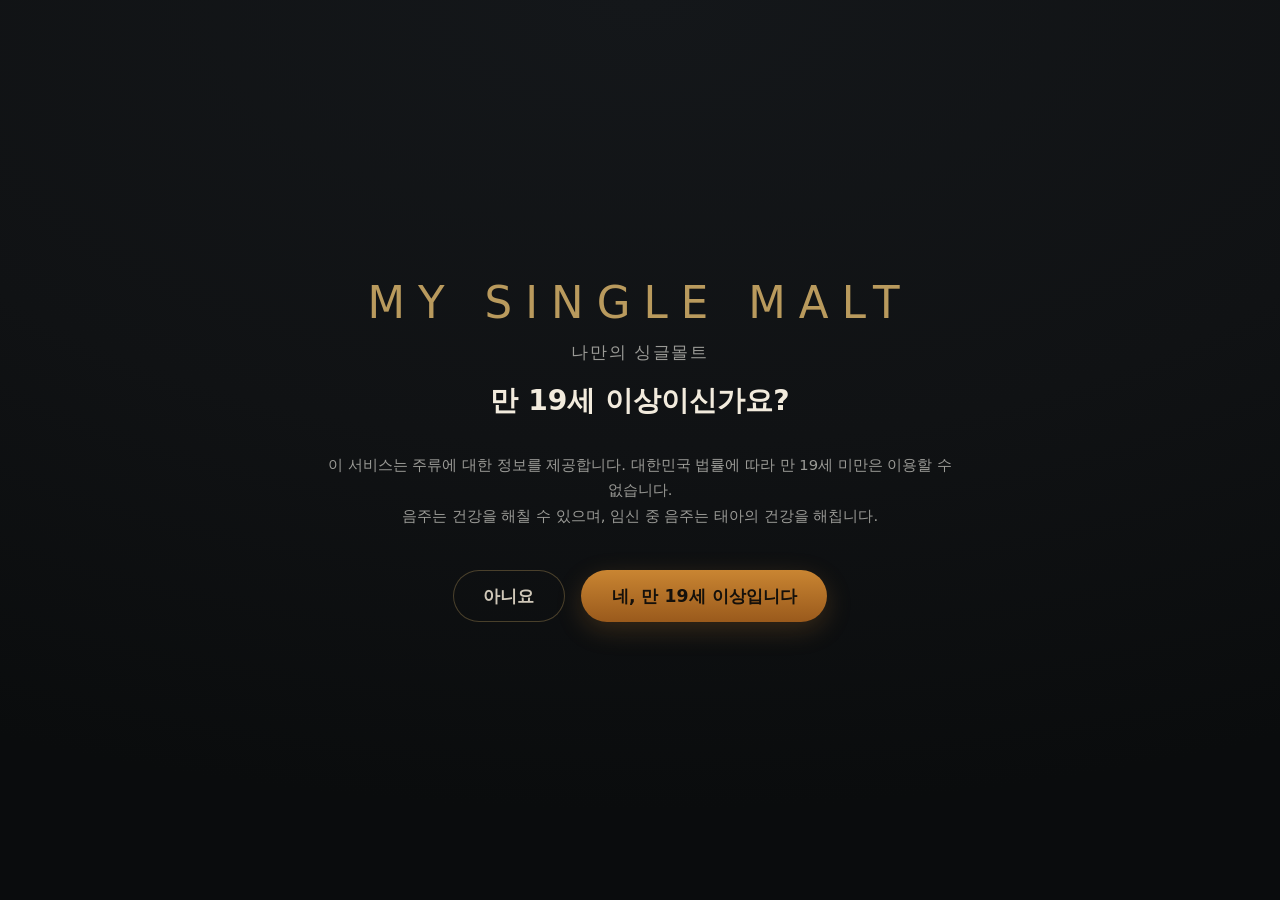
==== standalone.html @ 856096df "My Single Malt - iPad web app" ====
<!doctype html>
<html lang="ko">
<head>
<meta charset="utf-8">
<title>나만의 싱글몰트</title>
<meta name="viewport" content="width=device-width, initial-scale=1, viewport-fit=cover, user-scalable=no">
<meta name="description" content="스카치 싱글몰트 162개 브랜드에서 취향에 맞는 위스키를 찾아주는 태블릿 추천 서비스">
<meta name="theme-color" content="#0a0c0d">
<meta name="apple-mobile-web-app-capable" content="yes">
<meta name="mobile-web-app-capable" content="yes">
<meta name="apple-mobile-web-app-status-bar-style" content="black-translucent">
<meta name="apple-mobile-web-app-title" content="나만의 싱글몰트">



<style>
:root {
  --charcoal: #101214;
  --charcoal-deep: #0a0c0d;
  --surface: #181b1e;
  --card: #202428;
  --card-raised: #262b30;
  --ivory: #f2ebdd;
  --ivory-dim: #cfc7b8;
  --amber: #c98532;
  --amber-deep: #9a5a1c;
  --gold: #b99a5d;
  --copper: #a9653a;
  --gray: #9a9a96;
  --gray-dim: #6e706d;
  --success: #809b82;
  --caution: #c59c65;
  --danger: #b4685c;
  --hairline: rgba(185, 154, 93, 0.2);
  --on-gold: #14100b;
  --pad: clamp(16px, 2.2vw, 34px);
  --radius: 18px;
}

* { box-sizing: border-box; -webkit-tap-highlight-color: transparent; }

html, body {
  margin: 0; padding: 0; height: 100%;
  overscroll-behavior: none;
  background: var(--charcoal-deep);
}

body {
  font-family: -apple-system, BlinkMacSystemFont, 'Apple SD Gothic Neo', 'Pretendard',
    'Noto Sans KR', 'Malgun Gothic', system-ui, sans-serif;
  color: var(--ivory);
  -webkit-font-smoothing: antialiased;
  -webkit-user-select: none; user-select: none;
  touch-action: manipulation;
}

#app {
  position: fixed; inset: 0;
  display: flex; flex-direction: column;
  padding: env(safe-area-inset-top) env(safe-area-inset-right)
           env(safe-area-inset-bottom) env(safe-area-inset-left);
  background:
    radial-gradient(120% 90% at 50% 0%, #14171a 0%, var(--charcoal) 55%, var(--charcoal-deep) 100%);
}

.screen { flex: 1; display: none; flex-direction: column; min-height: 0; }
.screen.active { display: flex; }

/* ------------------------------------------------------------- 공통 요소 */
.hairline { height: 1px; background: var(--hairline); flex: none; }

.topbar {
  flex: none; display: flex; align-items: center; gap: 14px;
  padding: calc(var(--pad) * 0.6) var(--pad);
}
.topbar .logo {
  font-size: clamp(13px, 1.25vw, 17px); letter-spacing: .22em;
  color: var(--gold); font-weight: 600; white-space: nowrap;
}
.topbar .spacer { flex: 1; }

.btn {
  appearance: none; border: 0; cursor: pointer; font: inherit;
  border-radius: 999px; padding: 0 clamp(22px, 2.4vw, 38px);
  min-height: clamp(52px, 5.6vh, 66px);
  font-size: clamp(15px, 1.35vw, 19px); font-weight: 600;
  display: inline-flex; align-items: center; justify-content: center; gap: 10px;
  transition: transform .12s ease, opacity .12s ease;
}
.btn:active { transform: scale(.975); }
.btn-primary {
  background: linear-gradient(180deg, var(--amber) 0%, var(--amber-deep) 100%);
  color: var(--on-gold);
  box-shadow: 0 8px 26px rgba(201, 133, 50, .22);
}
.btn-primary[disabled] {
  background: #2a2e32; color: var(--gray-dim); box-shadow: none; cursor: default;
}
.btn-ghost {
  background: transparent; color: var(--ivory-dim);
  box-shadow: inset 0 0 0 1px rgba(185, 154, 93, .35);
}
.btn-sm { min-height: 46px; padding: 0 20px; font-size: 15px; }

.scroll { flex: 1; overflow-y: auto; -webkit-overflow-scrolling: touch; min-height: 0; }

.tag {
  display: inline-block; padding: 5px 12px; border-radius: 999px;
  font-size: clamp(11px, 1vw, 13px); background: rgba(185, 154, 93, .12);
  color: var(--gold); white-space: nowrap;
}

/* --------------------------------------------------------------- 연령확인 */
#screen-age .center {
  flex: 1; display: flex; flex-direction: column; align-items: center;
  justify-content: center; gap: clamp(14px, 2vh, 26px); padding: var(--pad); text-align: center;
}
.brandmark {
  font-size: clamp(26px, 3.4vw, 48px); letter-spacing: .3em;
  color: var(--gold); font-weight: 300;
}
.brandmark small { display: block; letter-spacing: .1em; font-size: .38em; color: var(--gray); margin-top: 14px; }
.age-title { font-size: clamp(20px, 2.2vw, 32px); font-weight: 600; }
.age-note { color: var(--gray); font-size: clamp(13px, 1.15vw, 16px); line-height: 1.7; max-width: 640px; }
.age-actions { display: flex; gap: 16px; flex-wrap: wrap; justify-content: center; margin-top: 10px; }

/* ------------------------------------------------------------------ 홈 */
#screen-home .hero {
  flex: 1; display: flex; align-items: center; gap: clamp(20px, 3vw, 56px);
  padding: 0 var(--pad) var(--pad); min-height: 0;
}
.hero-left { flex: 1.15; display: flex; flex-direction: column; gap: clamp(12px, 1.8vh, 22px); }
.hero-title { font-size: clamp(28px, 3.6vw, 54px); font-weight: 300; line-height: 1.24; }
.hero-title b { font-weight: 700; color: var(--amber); }
.hero-sub { color: var(--ivory-dim); font-size: clamp(14px, 1.3vw, 19px); line-height: 1.75; max-width: 34em; }
.hero-actions { display: flex; gap: 14px; flex-wrap: wrap; margin-top: 6px; }
.hero-right { flex: .85; display: grid; grid-template-columns: 1fr 1fr; gap: 12px; }
.stat {
  background: linear-gradient(180deg, var(--card) 0%, #1b1f23 100%);
  border-radius: var(--radius); padding: clamp(14px, 1.8vh, 22px);
  box-shadow: inset 0 0 0 1px rgba(255, 255, 255, .04);
}
.stat b { display: block; font-size: clamp(22px, 2.4vw, 34px); color: var(--gold); font-weight: 600; }
.stat span { display: block; margin-top: 6px; color: var(--gray); font-size: clamp(11px, 1vw, 14px); }

/* ----------------------------------------------------------------- 퀴즈 */
.progress-wrap { flex: none; padding: 0 var(--pad) 10px; }
.progress-meta {
  display: flex; justify-content: space-between; align-items: baseline;
  color: var(--gray); font-size: clamp(11px, 1vw, 14px); margin-bottom: 8px;
}
.progress-bar { height: 5px; border-radius: 999px; background: #23272b; overflow: hidden; }
.progress-fill {
  height: 100%; width: 0%;
  background: linear-gradient(90deg, var(--copper), var(--amber));
  transition: width .35s cubic-bezier(.22, 1, .36, 1);
}

.q-head { flex: none; padding: clamp(10px, 2vh, 24px) var(--pad) clamp(8px, 1.4vh, 16px); }
.q-cat { color: var(--gold); font-size: clamp(11px, 1vw, 14px); letter-spacing: .16em; }
.q-title { font-size: clamp(21px, 2.4vw, 34px); font-weight: 600; margin: 10px 0 0; line-height: 1.32; }
.q-sub { color: var(--gray); font-size: clamp(13px, 1.15vw, 17px); margin-top: 8px; line-height: 1.6; }

.options { padding: 4px var(--pad) var(--pad); display: grid; gap: clamp(10px, 1.4vw, 16px); }
.options.cols-2 { grid-template-columns: repeat(2, 1fr); }
.options.cols-3 { grid-template-columns: repeat(3, 1fr); }
.options.cols-4 { grid-template-columns: repeat(4, 1fr); }

.opt {
  position: relative; text-align: left; cursor: pointer;
  border-radius: var(--radius); border: 0;
  background: linear-gradient(180deg, var(--card) 0%, #1b1f23 100%);
  box-shadow: inset 0 0 0 1px rgba(255, 255, 255, .05);
  color: var(--ivory); font: inherit;
  padding: clamp(14px, 1.8vh, 22px) clamp(16px, 1.6vw, 24px);
  min-height: clamp(84px, 12vh, 132px);
  display: flex; flex-direction: column; justify-content: center; gap: 7px;
  transition: transform .12s ease, box-shadow .16s ease, background .16s ease;
}
.opt:active { transform: scale(.985); }
.opt.selected {
  background: linear-gradient(180deg, #2a2118 0%, #221c16 100%);
  box-shadow: inset 0 0 0 2px var(--amber), 0 8px 24px rgba(201, 133, 50, .16);
}
.opt .icon { line-height: 0; color: var(--gold); }
.opt .icon svg { width: clamp(26px, 2.4vw, 36px); height: clamp(26px, 2.4vw, 36px); display: block; }
.opt.selected .icon { color: var(--amber); }
.opt .label { font-size: clamp(15px, 1.4vw, 21px); font-weight: 600; line-height: 1.35; }
.opt .desc { font-size: clamp(12px, 1.05vw, 15px); color: var(--gray); line-height: 1.5; }
.opt .check {
  position: absolute; top: 12px; right: 12px; width: 26px; height: 26px; border-radius: 50%;
  background: var(--amber); color: var(--on-gold); display: none;
  align-items: center; justify-content: center; font-size: 15px; font-weight: 700;
}
.opt.selected .check { display: flex; }

.q-foot {
  flex: none; display: flex; align-items: center; gap: 14px;
  padding: clamp(10px, 1.6vh, 18px) var(--pad);
  background: linear-gradient(180deg, rgba(10, 12, 13, 0) 0%, rgba(10, 12, 13, .92) 45%);
}
.q-foot .hint { flex: 1; color: var(--gray); font-size: clamp(12px, 1.05vw, 15px); }

/* 브랜드 검색 / 평가 */
.brand-search { padding: 0 var(--pad) var(--pad); display: flex; flex-direction: column; gap: 14px; }
.search-input {
  appearance: none; width: 100%; font: inherit; color: var(--ivory);
  background: var(--card); border: 0; border-radius: 14px;
  box-shadow: inset 0 0 0 1px rgba(255, 255, 255, .07);
  padding: 0 18px; min-height: 56px; font-size: clamp(15px, 1.3vw, 18px);
  -webkit-user-select: text; user-select: text;
}
.search-input::placeholder { color: var(--gray-dim); }
.chip-row { display: flex; flex-wrap: wrap; gap: 10px; }
.chip {
  border: 0; font: inherit; cursor: pointer; border-radius: 999px;
  padding: 11px 18px; font-size: clamp(13px, 1.15vw, 16px);
  background: var(--card); color: var(--ivory-dim);
  box-shadow: inset 0 0 0 1px rgba(255, 255, 255, .06);
}
.chip.on { background: var(--amber); color: var(--on-gold); font-weight: 700; box-shadow: none; }
.brand-hits { display: grid; grid-template-columns: repeat(auto-fill, minmax(210px, 1fr)); gap: 10px; }
.rate-row {
  display: flex; align-items: center; gap: 14px; flex-wrap: wrap;
  background: var(--card); border-radius: 14px; padding: 14px 16px;
  box-shadow: inset 0 0 0 1px rgba(255, 255, 255, .05);
}
.rate-row .nm { flex: 1 1 190px; font-size: clamp(14px, 1.25vw, 18px); font-weight: 600; }

/* ------------------------------------------------------------- 분석 화면 */
#screen-analyzing .center {
  flex: 1; display: flex; flex-direction: column; align-items: center;
  justify-content: center; gap: 24px; padding: var(--pad); text-align: center;
}
.spinner {
  width: 64px; height: 64px; border-radius: 50%;
  border: 3px solid rgba(185, 154, 93, .18); border-top-color: var(--amber);
  animation: spin 1s linear infinite;
}
@keyframes spin { to { transform: rotate(360deg); } }
.analyzing-step { color: var(--gray); font-size: clamp(13px, 1.2vw, 17px); min-height: 1.6em; }

/* ----------------------------------------------------------------- 결과 */
.result-head { flex: none; padding: 0 var(--pad) clamp(8px, 1.4vh, 16px); }
.result-title { font-size: clamp(20px, 2.2vw, 31px); font-weight: 600; }
.result-sub { color: var(--gray); font-size: clamp(12px, 1.1vw, 16px); margin-top: 7px; line-height: 1.6; }
.profile-bar { display: flex; gap: 10px; flex-wrap: wrap; margin-top: 12px; }

.cards { padding: 4px var(--pad) var(--pad); display: grid; gap: clamp(10px, 1.3vw, 16px);
  grid-template-columns: repeat(4, 1fr); align-items: stretch; }
.rcard {
  text-align: left; border: 0; font: inherit; color: var(--ivory); cursor: pointer;
  background: linear-gradient(180deg, var(--card) 0%, #1a1e21 100%);
  border-radius: var(--radius); padding: clamp(14px, 1.8vh, 22px);
  box-shadow: inset 0 0 0 1px rgba(255, 255, 255, .05);
  display: flex; flex-direction: column; gap: 10px; min-height: 0;
}
.rcard.best { box-shadow: inset 0 0 0 2px var(--amber), 0 10px 30px rgba(201, 133, 50, .15); }
.rcard:active { transform: scale(.99); }
.rcard .role { font-size: clamp(10px, .95vw, 12px); letter-spacing: .18em; color: var(--gold); }
.rcard .nm-ko { font-size: clamp(17px, 1.7vw, 24px); font-weight: 700; line-height: 1.25; }
.rcard .nm-en { font-size: clamp(11px, 1.05vw, 14px); color: var(--gray); }
.rcard .pct { display: flex; align-items: baseline; gap: 6px; margin-top: 2px; }
.rcard .pct b { font-size: clamp(24px, 2.6vw, 38px); color: var(--amber); font-weight: 700; }
.rcard .pct span { font-size: clamp(11px, 1vw, 13px); color: var(--gray); }
.rcard ul { margin: 0; padding-left: 1.05em; display: flex; flex-direction: column; gap: 7px; }
.rcard li { font-size: clamp(11.5px, 1.05vw, 14px); color: var(--ivory-dim); line-height: 1.55; }
.rcard .meta { margin-top: auto; padding-top: 10px; display: flex; gap: 7px; flex-wrap: wrap; }

/* ----------------------------------------------------------------- 상세 */
.detail-body { padding: 0 var(--pad) var(--pad); display: grid; gap: clamp(14px, 1.8vw, 24px);
  grid-template-columns: 1.05fr 1fr; align-items: start; }
.panel {
  background: var(--card); border-radius: var(--radius); padding: clamp(14px, 1.8vh, 22px);
  box-shadow: inset 0 0 0 1px rgba(255, 255, 255, .05);
}
.panel h3 { margin: 0 0 14px; font-size: clamp(14px, 1.25vw, 17px); color: var(--gold); font-weight: 600; letter-spacing: .04em; }
.kv { display: grid; grid-template-columns: auto 1fr; gap: 9px 16px; font-size: clamp(12.5px, 1.1vw, 15px); }
.kv dt { color: var(--gray); white-space: nowrap; }
.kv dd { margin: 0; color: var(--ivory-dim); }
.bars { display: flex; flex-direction: column; gap: 9px; }
.bar-row { display: grid; grid-template-columns: 8.2em 1fr 1.6em; align-items: center; gap: 10px; font-size: clamp(11.5px, 1.05vw, 14px); }
.bar-row .nm { color: var(--ivory-dim); }
.bar-track { height: 7px; border-radius: 999px; background: #14171a; overflow: hidden; }
.bar-fill { height: 100%; border-radius: 999px; background: linear-gradient(90deg, var(--copper), var(--amber)); }
.bar-row .v { color: var(--gray); text-align: right; }
.reasons { display: flex; flex-direction: column; gap: 10px; }
.reasons li { font-size: clamp(12.5px, 1.1vw, 15px); line-height: 1.65; color: var(--ivory-dim); }
.body-text { margin: 0; font-size: clamp(12.5px, 1.1vw, 15px); line-height: 1.7; color: var(--ivory-dim); }
.srcs a { color: var(--gold); font-size: clamp(11.5px, 1vw, 13.5px); word-break: break-all; }

/* ------------------------------------------------------------ 브랜드 목록 */
.index-tools { flex: none; padding: 0 var(--pad) 12px; display: flex; gap: 12px; flex-wrap: wrap; align-items: center; }
.index-grid {
  padding: 0 var(--pad) var(--pad); display: grid; gap: 10px;
  grid-template-columns: repeat(auto-fill, minmax(238px, 1fr));
}
.bcard {
  text-align: left; border: 0; font: inherit; color: var(--ivory); cursor: pointer;
  background: var(--card); border-radius: 14px; padding: 14px 16px;
  box-shadow: inset 0 0 0 1px rgba(255, 255, 255, .05);
  display: flex; flex-direction: column; gap: 5px;
}
.bcard .nm { font-size: clamp(14px, 1.25vw, 17px); font-weight: 600; }
.bcard .sub { font-size: clamp(11px, 1vw, 13px); color: var(--gray); }
.bcard .row { display: flex; gap: 6px; flex-wrap: wrap; margin-top: 5px; }

/* ------------------------------------------------------------ 향미 가이드 */
.guide-grid {
  padding: 0 var(--pad) var(--pad); display: grid; gap: 12px;
  grid-template-columns: repeat(auto-fill, minmax(260px, 1fr));
}

/* ------------------------------------------------------------------ 기타 */
.empty { padding: 40px var(--pad); color: var(--gray); text-align: center; font-size: 15px; }

@media (orientation: portrait) {
  .options.cols-4 { grid-template-columns: repeat(2, 1fr); }
  .options.cols-3 { grid-template-columns: repeat(2, 1fr); }
  .cards { grid-template-columns: repeat(2, 1fr); }
  .detail-body { grid-template-columns: 1fr; }
  #screen-home .hero { flex-direction: column; align-items: stretch; justify-content: center; }
}

/* 태블릿 가로: 선택지를 화면 가운데에 크게 배치한다 */
@media (orientation: landscape) and (min-height: 620px) and (min-width: 900px) {
  #q-body { display: flex; flex-direction: column; justify-content: center; }
  .opt { min-height: clamp(108px, 15vh, 168px); }
  .q-title { font-size: clamp(24px, 2.7vw, 38px); }
}

@media (max-width: 720px) {
  .options.cols-2, .options.cols-3, .options.cols-4 { grid-template-columns: 1fr; }
  .cards { grid-template-columns: 1fr; }
}

</style>
</head>
<body>
<div id="app">

  <!-- ------------------------------------------------------- 연령 확인 -->
  <section class="screen active" id="screen-age">
    <div class="center">
      <div class="brandmark">MY SINGLE MALT<small>나만의 싱글몰트</small></div>
      <div class="age-title">만 19세 이상이신가요?</div>
      <p class="age-note">
        이 서비스는 주류에 대한 정보를 제공합니다. 대한민국 법률에 따라 만 19세 미만은 이용할 수 없습니다.<br>
        음주는 건강을 해칠 수 있으며, 임신 중 음주는 태아의 건강을 해칩니다.
      </p>
      <div class="age-actions">
        <button class="btn btn-ghost" id="age-no">아니요</button>
        <button class="btn btn-primary" id="age-yes">네, 만 19세 이상입니다</button>
      </div>
      <p class="age-note" id="age-deny" style="display:none;color:var(--danger)">
        만 19세 미만은 이용하실 수 없습니다.
      </p>
    </div>
  </section>

  <!-- ------------------------------------------------------------- 홈 -->
  <section class="screen" id="screen-home">
    <div class="topbar">
      <div class="logo">MY SINGLE MALT</div>
      <div class="spacer"></div>
      <div class="tag" id="home-version">데이터 불러오는 중…</div>
    </div>
    <div class="hairline"></div>
    <div class="hero">
      <div class="hero-left">
        <h1 class="hero-title">몇 가지 질문으로<br><b>내 취향의 싱글몰트</b>를 찾아드립니다</h1>
        <p class="hero-sub">
          향, 바디, 피니시, 예산과 마시는 상황까지 12~26개의 질문으로 확인한 뒤
          스카치 싱글몰트 브랜드의 향미 데이터와 대조해 네 가지 방향으로 추천합니다.
          정답을 강요하지 않고, 왜 그 브랜드인지 근거를 함께 보여드립니다.
        </p>
        <div class="hero-actions">
          <button class="btn btn-primary" id="btn-start">취향 찾기 시작</button>
          <button class="btn btn-ghost" id="btn-index">브랜드 전체 보기</button>
          <button class="btn btn-ghost" id="btn-guide">향미 가이드</button>
        </div>
      </div>
      <div class="hero-right" id="home-stats"></div>
    </div>
  </section>

  <!-- ----------------------------------------------------------- 퀴즈 -->
  <section class="screen" id="screen-quiz">
    <div class="topbar">
      <div class="logo">MY SINGLE MALT</div>
      <div class="spacer"></div>
      <button class="btn btn-ghost btn-sm" id="quiz-exit">처음으로</button>
    </div>
    <div class="progress-wrap">
      <div class="progress-meta">
        <span id="quiz-count">질문 1</span>
        <span id="quiz-features">확인된 향미 0개</span>
      </div>
      <div class="progress-bar"><div class="progress-fill" id="quiz-progress"></div></div>
    </div>
    <div class="q-head">
      <div class="q-cat" id="q-cat"></div>
      <h2 class="q-title" id="q-title"></h2>
      <p class="q-sub" id="q-sub"></p>
    </div>
    <div class="scroll" id="q-body"></div>
    <div class="q-foot">
      <button class="btn btn-ghost btn-sm" id="quiz-prev">이전</button>
      <div class="hint" id="quiz-hint"></div>
      <button class="btn btn-primary" id="quiz-next">다음</button>
    </div>
  </section>

  <!-- --------------------------------------------------------- 분석 중 -->
  <section class="screen" id="screen-analyzing">
    <div class="center">
      <div class="spinner"></div>
      <div class="age-title">가장 잘 맞는 싱글몰트를 찾고 있습니다</div>
      <div class="analyzing-step" id="analyzing-step"></div>
    </div>
  </section>

  <!-- ----------------------------------------------------------- 결과 -->
  <section class="screen" id="screen-result">
    <div class="topbar">
      <div class="logo">MY SINGLE MALT</div>
      <div class="spacer"></div>
      <button class="btn btn-ghost btn-sm" id="result-restart">다시 하기</button>
      <button class="btn btn-ghost btn-sm" id="result-home">처음으로</button>
    </div>
    <div class="hairline"></div>
    <div class="scroll">
      <div class="result-head" style="padding-top:14px">
        <div class="result-title" id="result-title">추천 결과</div>
        <div class="result-sub" id="result-sub"></div>
        <div class="profile-bar" id="result-profiles"></div>
      </div>
      <div class="cards" id="result-cards"></div>
      <div class="result-head">
        <div class="result-sub" id="result-note"></div>
      </div>
    </div>
  </section>

  <!-- ----------------------------------------------------------- 상세 -->
  <section class="screen" id="screen-detail">
    <div class="topbar">
      <button class="btn btn-ghost btn-sm" id="detail-back">뒤로</button>
      <div class="spacer"></div>
      <div class="logo" id="detail-logo"></div>
    </div>
    <div class="hairline"></div>
    <div class="scroll">
      <div class="result-head" style="padding-top:14px">
        <div class="result-title" id="detail-title"></div>
        <div class="result-sub" id="detail-sub"></div>
      </div>
      <div class="detail-body" id="detail-body"></div>
    </div>
  </section>

  <!-- ------------------------------------------------------- 브랜드 목록 -->
  <section class="screen" id="screen-index">
    <div class="topbar">
      <button class="btn btn-ghost btn-sm" id="index-back">뒤로</button>
      <div class="spacer"></div>
      <div class="logo" id="index-count"></div>
    </div>
    <div class="hairline"></div>
    <div class="index-tools" style="padding-top:14px">
      <input class="search-input" id="index-search" placeholder="브랜드 · 증류소 이름 검색" style="flex:1 1 280px">
      <div class="chip-row" id="index-regions"></div>
    </div>
    <div class="scroll"><div class="index-grid" id="index-grid"></div></div>
  </section>

  <!-- ------------------------------------------------------- 향미 가이드 -->
  <section class="screen" id="screen-guide">
    <div class="topbar">
      <button class="btn btn-ghost btn-sm" id="guide-back">뒤로</button>
      <div class="spacer"></div>
      <div class="logo">FLAVOUR GUIDE</div>
    </div>
    <div class="hairline"></div>
    <div class="result-head" style="padding-top:14px">
      <div class="result-title">향미 방향 8가지</div>
      <div class="result-sub">추천 결과에 쓰이는 취향 분류입니다. 어떤 방향이 마음에 드는지 미리 살펴보세요.</div>
    </div>
    <div class="scroll"><div class="guide-grid" id="guide-grid"></div></div>
  </section>

</div>
<script>window.__MSM_DATA__={"brands":{"schemaVersion":1,"dataVersion":"202608071233","source":"scotch_single_malt_distillery_brand_master_2026.xlsx","dataAsOf":"2026-08-07","priceBands":[{"code":"A","label":"10만 원 미만","minKrw":0,"maxKrw":100000},{"code":"B","label":"10만~20만 원","minKrw":100000,"maxKrw":200000},{"code":"C","label":"20만~40만 원","minKrw":200000,"maxKrw":400000},{"code":"D","label":"40만 원 이상","minKrw":400000,"maxKrw":0},{"code":"X","label":"가격 정보 미확정","minKrw":0,"maxKrw":0}],"flavorFields":["smokeIntensity","peatMedicinal","peatEarthy","smokeAshy","smokeWoody","smokeMeaty","sweetness","honey","vanilla","caramelToffee","chocolateCoffee","freshOrchardFruit","citrus","stoneFruit","tropicalFruit","redFruit","driedFruit","floral","herbalGrassy","cerealMalty","nutty","creamy","sweetSpice","drySpice","oakTannin","coastalBriny","maritimeSeaweed","waxy","oily","body","alcoholIntensity","finishLength","complexity","dryness"],"caskFields":["exBourbon","olorosoSherry","pxSherry","port","redWine","whiteWine","rum","virginOak","toastedOak","mixedCask"],"useFields":["neatSuitability","waterSuitability","onTheRocksSuitability","highballSuitability","seafoodPairing","meatPairing","cheesePairing","dessertPairing","quietDrinkingSuitability","socialDrinkingSuitability","giftSuitability"],"stats":{"excelRows":162,"imported":162,"missing":0,"duplicateNormalizedNames":{},"errorRows":[{"row":152,"brand":"InchDairnie Single Malt (향후)","error":"출시 상태는 '출시'이나 브랜드명에 (향후)/(예정) 표기가 있어 추천 대상에서 제외하고 '출시 예정'으로 표시"}],"byStatus":{"정규 공식 브랜드 출시":111,"공식·한정 병입 중심":20,"자가 싱글몰트 숙성 중/미출시":23,"첫 자체 싱글몰트 출시/프리오더 단계":1,"소규모·한정 공식 병입":3,"2026년 신규 출시":1,"자가 싱글몰트 숙성 중":2,"생산 개시 보도·공식 목록 확인 필요":1},"byStatusCode":{"REGULAR_RELEASE":111,"OFFICIAL_LIMITED_FOCUS":20,"MATURING_UNRELEASED":23,"FIRST_RELEASE_PREORDER":1,"SMALL_BATCH_OFFICIAL":3,"NEW_2026":1,"MATURING":2,"PRODUCTION_UNCONFIRMED":1},"byRegion":{"아일라":13,"캠벨타운":5,"하이랜드":65,"스페이사이드":52,"로우랜드":27},"bySubregion":{"-":146,"아일랜즈(실무 구분)":16},"recommendable":134,"notRecommendable":28,"withFlavor":134,"needsFlavorResearch":28,"needsReview":59,"byConfidence":{"High":74,"Medium":29,"Low":59},"distilleries":149,"distilleryMasterRows":149,"generatedAt":"2026-08-07T12:33:16+09:00"},"brands":[{"id":"ardbeg-ardbeg","brandName":"Ardbeg","brandNameKo":"아드벡","normalizedBrandName":"ardbeg","distilleryName":"Ardbeg","distillerySlug":"ardbeg","officialRegion":"Islay","officialRegionKo":"아일라","practicalSubregion":"","releaseStatusRaw":"정규 공식 브랜드 출시","releaseStatus":"REGULAR_RELEASE","releaseStatusLabel":"출시","distributionStatus":"정규 공식 브랜드 출시","originalNote":"","listBasis":"SWA 2026 공식","verificationLevel":"증류소명=브랜드명 1차 정리","sourceUrl":"https://scotchwhisky.com/whiskypedia/distilleries-brands/","statusSourceUrl":"https://scotchwhisky.com/whiskypedia/distilleries-brands/","distillerySourceUrl":"https://www.scotch-whisky.org.uk/media/f2fm4u0u/list-of-current-operating-scotch-whisky-distilleries-for-public-website-april-2026.pdf","dataAsOf":"2026-08-07","excelRow":2,"recommendable":true,"adminVisible":true,"stockStatus":"unknown","koreaAvailability":"widelyAvailable","priceBand":"B","rarity":1,"popularity":5,"beginnerFriendly":1,"giftSuitability":4,"representativeExpression":"Ardbeg Ten Years Old","representativeAbv":46.0,"ageStatement":"10","imagePath":"","confidence":"High","confidenceFactor":1.0,"researchStatus":"curated","needsReview":false,"lastVerifiedAt":"2026-08-07","profileSourceUrl":"https://www.ardbeg.com/","archetype":"peat_heavy","flavor":{"smokeIntensity":5,"peatMedicinal":4,"peatEarthy":4,"smokeAshy":5,"smokeWoody":3,"smokeMeaty":3,"sweetness":2,"honey":2,"vanilla":2,"caramelToffee":2,"chocolateCoffee":3,"freshOrchardFruit":1,"citrus":4,"stoneFruit":1,"tropicalFruit":1,"redFruit":1,"driedFruit":1,"floral":1,"herbalGrassy":2,"cerealMalty":2,"nutty":2,"creamy":2,"sweetSpice":2,"drySpice":4,"oakTannin":3,"coastalBriny":4,"maritimeSeaweed":3,"waxy":2,"oily":4,"body":4,"alcoholIntensity":4,"finishLength":5,"complexity":5,"dryness":5},"cask":{"exBourbon":4,"olorosoSherry":2,"pxSherry":0,"port":0,"redWine":0,"whiteWine":0,"rum":0,"virginOak":0,"toastedOak":0,"mixedCask":2},"use":{"neatSuitability":5,"waterSuitability":4,"onTheRocksSuitability":2,"highballSuitability":3,"seafoodPairing":4,"meatPairing":5,"cheesePairing":4,"dessertPairing":2,"quietDrinkingSuitability":5,"socialDrinkingSuitability":2,"giftSuitability":4},"descriptionKo":"Ardbeg은(는) 아일라 지역 Ardbeg 증류소의 싱글몰트 브랜드입니다. 스모크, 숯과 재, 요오드·메디시널, 흙과 이끼 같은 피트 계열의 향미가 두드러지며, 묵직한 바디에 여운은 매우 길게 이어집니다. 스모크와 피트가 전면에 강하게 드러납니다.","descriptionEn":""},{"id":"ardnahoe-ardnahoe","brandName":"Ardnahoe","brandNameKo":"아드나호","normalizedBrandName":"ardnahoe","distilleryName":"Ardnahoe","distillerySlug":"ardnahoe","officialRegion":"Islay","officialRegionKo":"아일라","practicalSubregion":"","releaseStatusRaw":"정규 공식 브랜드 출시","releaseStatus":"REGULAR_RELEASE","releaseStatusLabel":"출시","distributionStatus":"정규 공식 브랜드 출시","originalNote":"","listBasis":"SWA 2026 공식","verificationLevel":"증류소명=브랜드명 1차 정리","sourceUrl":"https://scotchwhisky.com/whiskypedia/distilleries-brands/","statusSourceUrl":"https://scotchwhisky.com/whiskypedia/distilleries-brands/","distillerySourceUrl":"https://www.scotch-whisky.org.uk/media/f2fm4u0u/list-of-current-operating-scotch-whisky-distilleries-for-public-website-april-2026.pdf","dataAsOf":"2026-08-07","excelRow":3,"recommendable":true,"adminVisible":true,"stockStatus":"unknown","koreaAvailability":"limited","priceBand":"C","rarity":3,"popularity":2,"beginnerFriendly":1,"giftSuitability":3,"representativeExpression":"Ardnahoe Inaugural Release","representativeAbv":50.0,"ageStatement":"","imagePath":"","confidence":"Medium","confidenceFactor":0.92,"researchStatus":"curated","needsReview":false,"lastVerifiedAt":"2026-08-07","profileSourceUrl":"https://ardnahoedistillery.com/","archetype":"peat_heavy","flavor":{"smokeIntensity":5,"peatMedicinal":3,"peatEarthy":4,"smokeAshy":3,"smokeWoody":3,"smokeMeaty":3,"sweetness":2,"honey":2,"vanilla":2,"caramelToffee":2,"chocolateCoffee":2,"freshOrchardFruit":3,"citrus":3,"stoneFruit":1,"tropicalFruit":1,"redFruit":1,"driedFruit":1,"floral":1,"herbalGrassy":2,"cerealMalty":2,"nutty":2,"creamy":2,"sweetSpice":2,"drySpice":4,"oakTannin":3,"coastalBriny":5,"maritimeSeaweed":3,"waxy":2,"oily":4,"body":4,"alcoholIntensity":4,"finishLength":5,"complexity":4,"dryness":4},"cask":{"exBourbon":4,"olorosoSherry":2,"pxSherry":0,"port":0,"redWine":0,"whiteWine":0,"rum":0,"virginOak":0,"toastedOak":0,"mixedCask":2},"use":{"neatSuitability":5,"waterSuitability":4,"onTheRocksSuitability":2,"highballSuitability":3,"seafoodPairing":4,"meatPairing":5,"cheesePairing":4,"dessertPairing":2,"quietDrinkingSuitability":5,"socialDrinkingSuitability":2,"giftSuitability":4},"descriptionKo":"Ardnahoe은(는) 아일라 지역 Ardnahoe 증류소의 싱글몰트 브랜드입니다. 스모크, 바다의 짭조름함, 흙과 이끼 같은 피트, 드라이한 향신료 계열의 향미가 두드러지며, 묵직한 바디에 여운은 매우 길게 이어집니다. 스모크와 피트가 전면에 강하게 드러납니다. 제품별로 캐스크와 향미 차이가 있어 브랜드의 대표적인 성향을 기준으로 정리했습니다.","descriptionEn":""},{"id":"bowmore-bowmore","brandName":"Bowmore","brandNameKo":"보모어","normalizedBrandName":"bowmore","distilleryName":"Bowmore","distillerySlug":"bowmore","officialRegion":"Islay","officialRegionKo":"아일라","practicalSubregion":"","releaseStatusRaw":"정규 공식 브랜드 출시","releaseStatus":"REGULAR_RELEASE","releaseStatusLabel":"출시","distributionStatus":"정규 공식 브랜드 출시","originalNote":"","listBasis":"SWA 2026 공식","verificationLevel":"증류소명=브랜드명 1차 정리","sourceUrl":"https://scotchwhisky.com/whiskypedia/distilleries-brands/","statusSourceUrl":"https://scotchwhisky.com/whiskypedia/distilleries-brands/","distillerySourceUrl":"https://www.scotch-whisky.org.uk/media/f2fm4u0u/list-of-current-operating-scotch-whisky-distilleries-for-public-website-april-2026.pdf","dataAsOf":"2026-08-07","excelRow":4,"recommendable":true,"adminVisible":true,"stockStatus":"unknown","koreaAvailability":"widelyAvailable","priceBand":"B","rarity":1,"popularity":5,"beginnerFriendly":3,"giftSuitability":4,"representativeExpression":"Bowmore 12 Year Old","representativeAbv":40.0,"ageStatement":"12","imagePath":"","confidence":"High","confidenceFactor":1.0,"researchStatus":"curated","needsReview":false,"lastVerifiedAt":"2026-08-07","profileSourceUrl":"https://www.bowmore.com/","archetype":"smoky_medium","flavor":{"smokeIntensity":3,"peatMedicinal":2,"peatEarthy":2,"smokeAshy":2,"smokeWoody":2,"smokeMeaty":2,"sweetness":3,"honey":3,"vanilla":2,"caramelToffee":2,"chocolateCoffee":2,"freshOrchardFruit":2,"citrus":3,"stoneFruit":2,"tropicalFruit":3,"redFruit":2,"driedFruit":3,"floral":3,"herbalGrassy":2,"cerealMalty":3,"nutty":2,"creamy":2,"sweetSpice":2,"drySpice":3,"oakTannin":3,"coastalBriny":4,"maritimeSeaweed":3,"waxy":2,"oily":3,"body":3,"alcoholIntensity":3,"finishLength":4,"complexity":4,"dryness":3},"cask":{"exBourbon":4,"olorosoSherry":3,"pxSherry":0,"port":0,"redWine":0,"whiteWine":0,"rum":0,"virginOak":0,"toastedOak":0,"mixedCask":3},"use":{"neatSuitability":5,"waterSuitability":4,"onTheRocksSuitability":3,"highballSuitability":4,"seafoodPairing":4,"meatPairing":4,"cheesePairing":4,"dessertPairing":2,"quietDrinkingSuitability":4,"socialDrinkingSuitability":3,"giftSuitability":4},"descriptionKo":"Bowmore은(는) 아일라 지역 Bowmore 증류소의 싱글몰트 브랜드입니다. 바다의 짭조름함 계열의 향미가 두드러지며, 중간 정도의 바디에 여운은 길게 이어집니다. 스모크가 분명하게 드러나지만 다른 향미와 균형을 이룹니다.","descriptionEn":""},{"id":"bruichladdich-bruichladdich","brandName":"Bruichladdich","brandNameKo":"브룩라디","normalizedBrandName":"bruichladdich","distilleryName":"Bruichladdich","distillerySlug":"bruichladdich","officialRegion":"Islay","officialRegionKo":"아일라","practicalSubregion":"","releaseStatusRaw":"정규 공식 브랜드 출시","releaseStatus":"REGULAR_RELEASE","releaseStatusLabel":"출시","distributionStatus":"정규 공식 브랜드 출시","originalNote":"","listBasis":"SWA 2026 공식","verificationLevel":"공식 브랜드/증류소 페이지 확인","sourceUrl":"https://www.bruichladdich.com/pages/faqs","statusSourceUrl":"https://www.bruichladdich.com/pages/faqs","distillerySourceUrl":"https://www.scotch-whisky.org.uk/media/f2fm4u0u/list-of-current-operating-scotch-whisky-distilleries-for-public-website-april-2026.pdf","dataAsOf":"2026-08-07","excelRow":5,"recommendable":true,"adminVisible":true,"stockStatus":"unknown","koreaAvailability":"available","priceBand":"B","rarity":2,"popularity":4,"beginnerFriendly":3,"giftSuitability":4,"representativeExpression":"Bruichladdich The Classic Laddie","representativeAbv":50.0,"ageStatement":"","imagePath":"","confidence":"High","confidenceFactor":1.0,"researchStatus":"curated","needsReview":false,"lastVerifiedAt":"2026-08-07","profileSourceUrl":"https://www.bruichladdich.com/","archetype":"light_floral","flavor":{"smokeIntensity":0,"peatMedicinal":0,"peatEarthy":0,"smokeAshy":0,"smokeWoody":0,"smokeMeaty":0,"sweetness":2,"honey":3,"vanilla":3,"caramelToffee":2,"chocolateCoffee":1,"freshOrchardFruit":4,"citrus":4,"stoneFruit":2,"tropicalFruit":1,"redFruit":1,"driedFruit":1,"floral":4,"herbalGrassy":3,"cerealMalty":4,"nutty":2,"creamy":3,"sweetSpice":1,"drySpice":1,"oakTannin":2,"coastalBriny":4,"maritimeSeaweed":0,"waxy":1,"oily":1,"body":3,"alcoholIntensity":3,"finishLength":3,"complexity":4,"dryness":3},"cask":{"exBourbon":4,"olorosoSherry":2,"pxSherry":0,"port":0,"redWine":2,"whiteWine":2,"rum":0,"virginOak":0,"toastedOak":1,"mixedCask":4},"use":{"neatSuitability":4,"waterSuitability":3,"onTheRocksSuitability":4,"highballSuitability":5,"seafoodPairing":4,"meatPairing":2,"cheesePairing":3,"dessertPairing":3,"quietDrinkingSuitability":3,"socialDrinkingSuitability":4,"giftSuitability":3},"descriptionKo":"Bruichladdich은(는) 아일라 지역 Bruichladdich 증류소의 싱글몰트 브랜드입니다. 사과와 배, 감귤, 꽃, 곡물과 몰트 계열의 향미가 두드러지며, 중간 정도의 바디에 여운은 중간 길이로 이어집니다. 스모크는 거의 느껴지지 않습니다.","descriptionEn":""},{"id":"bruichladdich-port-charlotte","brandName":"Port Charlotte","brandNameKo":"포트 샬롯","normalizedBrandName":"portcharlotte","distilleryName":"Bruichladdich","distillerySlug":"bruichladdich","officialRegion":"Islay","officialRegionKo":"아일라","practicalSubregion":"","releaseStatusRaw":"정규 공식 브랜드 출시","releaseStatus":"REGULAR_RELEASE","releaseStatusLabel":"출시","distributionStatus":"정규 공식 브랜드 출시","originalNote":"","listBasis":"SWA 2026 공식","verificationLevel":"공식 브랜드/증류소 페이지 확인","sourceUrl":"https://www.bruichladdich.com/pages/faqs","statusSourceUrl":"https://www.bruichladdich.com/pages/faqs","distillerySourceUrl":"https://www.scotch-whisky.org.uk/media/f2fm4u0u/list-of-current-operating-scotch-whisky-distilleries-for-public-website-april-2026.pdf","dataAsOf":"2026-08-07","excelRow":6,"recommendable":true,"adminVisible":true,"stockStatus":"unknown","koreaAvailability":"available","priceBand":"C","rarity":2,"popularity":4,"beginnerFriendly":1,"giftSuitability":4,"representativeExpression":"Port Charlotte 10","representativeAbv":50.0,"ageStatement":"10","imagePath":"","confidence":"High","confidenceFactor":1.0,"researchStatus":"curated","needsReview":false,"lastVerifiedAt":"2026-08-07","profileSourceUrl":"https://www.bruichladdich.com/","archetype":"peat_heavy","flavor":{"smokeIntensity":5,"peatMedicinal":3,"peatEarthy":5,"smokeAshy":4,"smokeWoody":3,"smokeMeaty":4,"sweetness":2,"honey":2,"vanilla":2,"caramelToffee":3,"chocolateCoffee":2,"freshOrchardFruit":1,"citrus":3,"stoneFruit":1,"tropicalFruit":1,"redFruit":1,"driedFruit":1,"floral":1,"herbalGrassy":2,"cerealMalty":2,"nutty":2,"creamy":2,"sweetSpice":2,"drySpice":4,"oakTannin":3,"coastalBriny":4,"maritimeSeaweed":3,"waxy":2,"oily":4,"body":4,"alcoholIntensity":4,"finishLength":5,"complexity":4,"dryness":4},"cask":{"exBourbon":4,"olorosoSherry":2,"pxSherry":0,"port":0,"redWine":0,"whiteWine":0,"rum":0,"virginOak":0,"toastedOak":0,"mixedCask":2},"use":{"neatSuitability":5,"waterSuitability":4,"onTheRocksSuitability":2,"highballSuitability":3,"seafoodPairing":4,"meatPairing":5,"cheesePairing":4,"dessertPairing":2,"quietDrinkingSuitability":5,"socialDrinkingSuitability":2,"giftSuitability":4},"descriptionKo":"Port Charlotte은(는) 아일라 지역 Bruichladdich 증류소의 싱글몰트 브랜드입니다. 스모크, 흙과 이끼 같은 피트, 숯과 재, 훈제 고기 계열의 향미가 두드러지며, 묵직한 바디에 여운은 매우 길게 이어집니다. 스모크와 피트가 전면에 강하게 드러납니다.","descriptionEn":""},{"id":"bruichladdich-octomore","brandName":"Octomore","brandNameKo":"옥토모어","normalizedBrandName":"octomore","distilleryName":"Bruichladdich","distillerySlug":"bruichladdich","officialRegion":"Islay","officialRegionKo":"아일라","practicalSubregion":"","releaseStatusRaw":"정규 공식 브랜드 출시","releaseStatus":"REGULAR_RELEASE","releaseStatusLabel":"출시","distributionStatus":"정규 공식 브랜드 출시","originalNote":"","listBasis":"SWA 2026 공식","verificationLevel":"공식 브랜드/증류소 페이지 확인","sourceUrl":"https://www.bruichladdich.com/pages/faqs","statusSourceUrl":"https://www.bruichladdich.com/pages/faqs","distillerySourceUrl":"https://www.scotch-whisky.org.uk/media/f2fm4u0u/list-of-current-operating-scotch-whisky-distilleries-for-public-website-april-2026.pdf","dataAsOf":"2026-08-07","excelRow":7,"recommendable":true,"adminVisible":true,"stockStatus":"unknown","koreaAvailability":"limited","priceBand":"D","rarity":4,"popularity":4,"beginnerFriendly":0,"giftSuitability":4,"representativeExpression":"Octomore (annual release series)","representativeAbv":59.0,"ageStatement":"5","imagePath":"","confidence":"Medium","confidenceFactor":0.92,"researchStatus":"curated","needsReview":false,"lastVerifiedAt":"2026-08-07","profileSourceUrl":"https://www.bruichladdich.com/","archetype":"peat_heavy","flavor":{"smokeIntensity":5,"peatMedicinal":3,"peatEarthy":5,"smokeAshy":5,"smokeWoody":3,"smokeMeaty":3,"sweetness":2,"honey":2,"vanilla":2,"caramelToffee":2,"chocolateCoffee":2,"freshOrchardFruit":1,"citrus":3,"stoneFruit":1,"tropicalFruit":1,"redFruit":1,"driedFruit":1,"floral":1,"herbalGrassy":2,"cerealMalty":2,"nutty":2,"creamy":2,"sweetSpice":2,"drySpice":4,"oakTannin":4,"coastalBriny":4,"maritimeSeaweed":3,"waxy":2,"oily":4,"body":5,"alcoholIntensity":5,"finishLength":5,"complexity":5,"dryness":4},"cask":{"exBourbon":4,"olorosoSherry":3,"pxSherry":0,"port":0,"redWine":3,"whiteWine":0,"rum":0,"virginOak":0,"toastedOak":0,"mixedCask":4},"use":{"neatSuitability":5,"waterSuitability":4,"onTheRocksSuitability":2,"highballSuitability":3,"seafoodPairing":4,"meatPairing":5,"cheesePairing":4,"dessertPairing":2,"quietDrinkingSuitability":5,"socialDrinkingSuitability":2,"giftSuitability":4},"descriptionKo":"Octomore은(는) 아일라 지역 Bruichladdich 증류소의 싱글몰트 브랜드입니다. 스모크, 흙과 이끼 같은 피트, 숯과 재, 드라이한 향신료 계열의 향미가 두드러지며, 매우 묵직한 바디에 여운은 매우 길게 이어집니다. 스모크와 피트가 전면에 강하게 드러납니다. 제품별로 캐스크와 향미 차이가 있어 브랜드의 대표적인 성향을 기준으로 정리했습니다.","descriptionEn":""},{"id":"bunnahabhain-bunnahabhain","brandName":"Bunnahabhain","brandNameKo":"부나하벤","normalizedBrandName":"bunnahabhain","distilleryName":"Bunnahabhain","distillerySlug":"bunnahabhain","officialRegion":"Islay","officialRegionKo":"아일라","practicalSubregion":"","releaseStatusRaw":"정규 공식 브랜드 출시","releaseStatus":"REGULAR_RELEASE","releaseStatusLabel":"출시","distributionStatus":"정규 공식 브랜드 출시","originalNote":"","listBasis":"SWA 2026 공식","verificationLevel":"증류소명=브랜드명 1차 정리","sourceUrl":"https://scotchwhisky.com/whiskypedia/distilleries-brands/","statusSourceUrl":"https://scotchwhisky.com/whiskypedia/distilleries-brands/","distillerySourceUrl":"https://www.scotch-whisky.org.uk/media/f2fm4u0u/list-of-current-operating-scotch-whisky-distilleries-for-public-website-april-2026.pdf","dataAsOf":"2026-08-07","excelRow":8,"recommendable":true,"adminVisible":true,"stockStatus":"unknown","koreaAvailability":"available","priceBand":"B","rarity":2,"popularity":4,"beginnerFriendly":3,"giftSuitability":4,"representativeExpression":"Bunnahabhain 12 Year Old","representativeAbv":46.3,"ageStatement":"12","imagePath":"","confidence":"High","confidenceFactor":1.0,"researchStatus":"curated","needsReview":false,"lastVerifiedAt":"2026-08-07","profileSourceUrl":"https://bunnahabhain.com/","archetype":"sherry_rich","flavor":{"smokeIntensity":1,"peatMedicinal":0,"peatEarthy":0,"smokeAshy":0,"smokeWoody":0,"smokeMeaty":0,"sweetness":4,"honey":3,"vanilla":2,"caramelToffee":4,"chocolateCoffee":3,"freshOrchardFruit":2,"citrus":2,"stoneFruit":2,"tropicalFruit":1,"redFruit":3,"driedFruit":4,"floral":1,"herbalGrassy":1,"cerealMalty":2,"nutty":4,"creamy":3,"sweetSpice":4,"drySpice":2,"oakTannin":3,"coastalBriny":4,"maritimeSeaweed":2,"waxy":1,"oily":3,"body":4,"alcoholIntensity":3,"finishLength":4,"complexity":4,"dryness":3},"cask":{"exBourbon":2,"olorosoSherry":5,"pxSherry":3,"port":1,"redWine":1,"whiteWine":0,"rum":0,"virginOak":0,"toastedOak":2,"mixedCask":2},"use":{"neatSuitability":5,"waterSuitability":3,"onTheRocksSuitability":2,"highballSuitability":1,"seafoodPairing":1,"meatPairing":4,"cheesePairing":4,"dessertPairing":5,"quietDrinkingSuitability":5,"socialDrinkingSuitability":3,"giftSuitability":5},"descriptionKo":"Bunnahabhain은(는) 아일라 지역 Bunnahabhain 증류소의 싱글몰트 브랜드입니다. 단맛, 캐러멜과 토피, 건과일, 견과 계열의 향미가 두드러지며, 묵직한 바디에 여운은 길게 이어집니다. 스모크는 은은한 수준으로 배경에 머무릅니다.","descriptionEn":""},{"id":"caol-ila-caol-ila","brandName":"Caol Ila","brandNameKo":"쿨일라","normalizedBrandName":"caolila","distilleryName":"Caol Ila","distillerySlug":"caol-ila","officialRegion":"Islay","officialRegionKo":"아일라","practicalSubregion":"","releaseStatusRaw":"정규 공식 브랜드 출시","releaseStatus":"REGULAR_RELEASE","releaseStatusLabel":"출시","distributionStatus":"정규 공식 브랜드 출시","originalNote":"","listBasis":"SWA 2026 공식","verificationLevel":"증류소명=브랜드명 1차 정리","sourceUrl":"https://scotchwhisky.com/whiskypedia/distilleries-brands/","statusSourceUrl":"https://scotchwhisky.com/whiskypedia/distilleries-brands/","distillerySourceUrl":"https://www.scotch-whisky.org.uk/media/f2fm4u0u/list-of-current-operating-scotch-whisky-distilleries-for-public-website-april-2026.pdf","dataAsOf":"2026-08-07","excelRow":9,"recommendable":true,"adminVisible":true,"stockStatus":"unknown","koreaAvailability":"widelyAvailable","priceBand":"B","rarity":1,"popularity":4,"beginnerFriendly":2,"giftSuitability":4,"representativeExpression":"Caol Ila 12 Year Old","representativeAbv":43.0,"ageStatement":"12","imagePath":"","confidence":"High","confidenceFactor":1.0,"researchStatus":"curated","needsReview":false,"lastVerifiedAt":"2026-08-07","profileSourceUrl":"https://www.malts.com/en-row/distilleries/caol-ila","archetype":"peat_heavy","flavor":{"smokeIntensity":4,"peatMedicinal":3,"peatEarthy":4,"smokeAshy":4,"smokeWoody":3,"smokeMeaty":3,"sweetness":2,"honey":2,"vanilla":2,"caramelToffee":2,"chocolateCoffee":2,"freshOrchardFruit":1,"citrus":3,"stoneFruit":1,"tropicalFruit":1,"redFruit":1,"driedFruit":1,"floral":1,"herbalGrassy":2,"cerealMalty":2,"nutty":2,"creamy":2,"sweetSpice":2,"drySpice":4,"oakTannin":3,"coastalBriny":5,"maritimeSeaweed":4,"waxy":2,"oily":4,"body":3,"alcoholIntensity":4,"finishLength":5,"complexity":4,"dryness":4},"cask":{"exBourbon":4,"olorosoSherry":2,"pxSherry":0,"port":0,"redWine":0,"whiteWine":0,"rum":0,"virginOak":0,"toastedOak":0,"mixedCask":2},"use":{"neatSuitability":5,"waterSuitability":4,"onTheRocksSuitability":2,"highballSuitability":3,"seafoodPairing":4,"meatPairing":5,"cheesePairing":4,"dessertPairing":2,"quietDrinkingSuitability":5,"socialDrinkingSuitability":2,"giftSuitability":4},"descriptionKo":"Caol Ila은(는) 아일라 지역 Caol Ila 증류소의 싱글몰트 브랜드입니다. 바다의 짭조름함, 스모크, 흙과 이끼 같은 피트, 숯과 재 계열의 향미가 두드러지며, 중간 정도의 바디에 여운은 매우 길게 이어집니다. 스모크와 피트가 전면에 강하게 드러납니다.","descriptionEn":""},{"id":"kilchoman-kilchoman","brandName":"Kilchoman","brandNameKo":"킬호만","normalizedBrandName":"kilchoman","distilleryName":"Kilchoman","distillerySlug":"kilchoman","officialRegion":"Islay","officialRegionKo":"아일라","practicalSubregion":"","releaseStatusRaw":"정규 공식 브랜드 출시","releaseStatus":"REGULAR_RELEASE","releaseStatusLabel":"출시","distributionStatus":"정규 공식 브랜드 출시","originalNote":"","listBasis":"SWA 2026 공식","verificationLevel":"증류소명=브랜드명 1차 정리","sourceUrl":"https://scotchwhisky.com/whiskypedia/distilleries-brands/","statusSourceUrl":"https://scotchwhisky.com/whiskypedia/distilleries-brands/","distillerySourceUrl":"https://www.scotch-whisky.org.uk/media/f2fm4u0u/list-of-current-operating-scotch-whisky-distilleries-for-public-website-april-2026.pdf","dataAsOf":"2026-08-07","excelRow":10,"recommendable":true,"adminVisible":true,"stockStatus":"unknown","koreaAvailability":"available","priceBand":"B","rarity":2,"popularity":3,"beginnerFriendly":2,"giftSuitability":4,"representativeExpression":"Kilchoman Machir Bay","representativeAbv":46.0,"ageStatement":"","imagePath":"","confidence":"High","confidenceFactor":1.0,"researchStatus":"curated","needsReview":false,"lastVerifiedAt":"2026-08-07","profileSourceUrl":"https://kilchomandistillery.com/","archetype":"peat_heavy","flavor":{"smokeIntensity":4,"peatMedicinal":3,"peatEarthy":4,"smokeAshy":4,"smokeWoody":3,"smokeMeaty":3,"sweetness":2,"honey":2,"vanilla":3,"caramelToffee":2,"chocolateCoffee":2,"freshOrchardFruit":1,"citrus":4,"stoneFruit":1,"tropicalFruit":1,"redFruit":1,"driedFruit":1,"floral":1,"herbalGrassy":2,"cerealMalty":2,"nutty":2,"creamy":3,"sweetSpice":2,"drySpice":4,"oakTannin":3,"coastalBriny":4,"maritimeSeaweed":3,"waxy":2,"oily":4,"body":4,"alcoholIntensity":4,"finishLength":5,"complexity":4,"dryness":4},"cask":{"exBourbon":4,"olorosoSherry":2,"pxSherry":0,"port":0,"redWine":0,"whiteWine":0,"rum":0,"virginOak":0,"toastedOak":0,"mixedCask":2},"use":{"neatSuitability":5,"waterSuitability":4,"onTheRocksSuitability":2,"highballSuitability":3,"seafoodPairing":4,"meatPairing":5,"cheesePairing":4,"dessertPairing":2,"quietDrinkingSuitability":5,"socialDrinkingSuitability":2,"giftSuitability":4},"descriptionKo":"Kilchoman은(는) 아일라 지역 Kilchoman 증류소의 싱글몰트 브랜드입니다. 스모크, 흙과 이끼 같은 피트, 숯과 재, 감귤 계열의 향미가 두드러지며, 묵직한 바디에 여운은 매우 길게 이어집니다. 스모크와 피트가 전면에 강하게 드러납니다.","descriptionEn":""},{"id":"lagavulin-lagavulin","brandName":"Lagavulin","brandNameKo":"라가불린","normalizedBrandName":"lagavulin","distilleryName":"Lagavulin","distillerySlug":"lagavulin","officialRegion":"Islay","officialRegionKo":"아일라","practicalSubregion":"","releaseStatusRaw":"정규 공식 브랜드 출시","releaseStatus":"REGULAR_RELEASE","releaseStatusLabel":"출시","distributionStatus":"정규 공식 브랜드 출시","originalNote":"","listBasis":"SWA 2026 공식","verificationLevel":"증류소명=브랜드명 1차 정리","sourceUrl":"https://scotchwhisky.com/whiskypedia/distilleries-brands/","statusSourceUrl":"https://scotchwhisky.com/whiskypedia/distilleries-brands/","distillerySourceUrl":"https://www.scotch-whisky.org.uk/media/f2fm4u0u/list-of-current-operating-scotch-whisky-distilleries-for-public-website-april-2026.pdf","dataAsOf":"2026-08-07","excelRow":11,"recommendable":true,"adminVisible":true,"stockStatus":"unknown","koreaAvailability":"widelyAvailable","priceBand":"C","rarity":2,"popularity":5,"beginnerFriendly":2,"giftSuitability":5,"representativeExpression":"Lagavulin 16 Year Old","representativeAbv":43.0,"ageStatement":"16","imagePath":"","confidence":"High","confidenceFactor":1.0,"researchStatus":"curated","needsReview":false,"lastVerifiedAt":"2026-08-07","profileSourceUrl":"https://www.malts.com/en-row/distilleries/lagavulin","archetype":"peat_heavy","flavor":{"smokeIntensity":5,"peatMedicinal":4,"peatEarthy":4,"smokeAshy":4,"smokeWoody":4,"smokeMeaty":3,"sweetness":3,"honey":2,"vanilla":2,"caramelToffee":3,"chocolateCoffee":2,"freshOrchardFruit":1,"citrus":3,"stoneFruit":1,"tropicalFruit":1,"redFruit":1,"driedFruit":3,"floral":1,"herbalGrassy":2,"cerealMalty":2,"nutty":2,"creamy":2,"sweetSpice":2,"drySpice":4,"oakTannin":3,"coastalBriny":4,"maritimeSeaweed":3,"waxy":2,"oily":4,"body":5,"alcoholIntensity":4,"finishLength":5,"complexity":5,"dryness":4},"cask":{"exBourbon":3,"olorosoSherry":3,"pxSherry":2,"port":0,"redWine":0,"whiteWine":0,"rum":0,"virginOak":0,"toastedOak":0,"mixedCask":2},"use":{"neatSuitability":5,"waterSuitability":4,"onTheRocksSuitability":2,"highballSuitability":3,"seafoodPairing":4,"meatPairing":5,"cheesePairing":4,"dessertPairing":2,"quietDrinkingSuitability":5,"socialDrinkingSuitability":2,"giftSuitability":4},"descriptionKo":"Lagavulin은(는) 아일라 지역 Lagavulin 증류소의 싱글몰트 브랜드입니다. 스모크, 요오드·메디시널, 흙과 이끼 같은 피트, 숯과 재 계열의 향미가 두드러지며, 매우 묵직한 바디에 여운은 매우 길게 이어집니다. 스모크와 피트가 전면에 강하게 드러납니다.","descriptionEn":""},{"id":"laphroaig-laphroaig","brandName":"Laphroaig","brandNameKo":"라프로익","normalizedBrandName":"laphroaig","distilleryName":"Laphroaig","distillerySlug":"laphroaig","officialRegion":"Islay","officialRegionKo":"아일라","practicalSubregion":"","releaseStatusRaw":"정규 공식 브랜드 출시","releaseStatus":"REGULAR_RELEASE","releaseStatusLabel":"출시","distributionStatus":"정규 공식 브랜드 출시","originalNote":"","listBasis":"SWA 2026 공식","verificationLevel":"증류소명=브랜드명 1차 정리","sourceUrl":"https://scotchwhisky.com/whiskypedia/distilleries-brands/","statusSourceUrl":"https://scotchwhisky.com/whiskypedia/distilleries-brands/","distillerySourceUrl":"https://www.scotch-whisky.org.uk/media/f2fm4u0u/list-of-current-operating-scotch-whisky-distilleries-for-public-website-april-2026.pdf","dataAsOf":"2026-08-07","excelRow":12,"recommendable":true,"adminVisible":true,"stockStatus":"unknown","koreaAvailability":"widelyAvailable","priceBand":"B","rarity":1,"popularity":5,"beginnerFriendly":1,"giftSuitability":4,"representativeExpression":"Laphroaig 10 Year Old","representativeAbv":40.0,"ageStatement":"10","imagePath":"","confidence":"High","confidenceFactor":1.0,"researchStatus":"curated","needsReview":false,"lastVerifiedAt":"2026-08-07","profileSourceUrl":"https://www.laphroaig.com/","archetype":"peat_medicinal","flavor":{"smokeIntensity":5,"peatMedicinal":5,"peatEarthy":4,"smokeAshy":5,"smokeWoody":3,"smokeMeaty":3,"sweetness":2,"honey":2,"vanilla":2,"caramelToffee":2,"chocolateCoffee":1,"freshOrchardFruit":1,"citrus":2,"stoneFruit":1,"tropicalFruit":1,"redFruit":1,"driedFruit":1,"floral":1,"herbalGrassy":1,"cerealMalty":2,"nutty":2,"creamy":2,"sweetSpice":2,"drySpice":4,"oakTannin":3,"coastalBriny":5,"maritimeSeaweed":5,"waxy":2,"oily":4,"body":4,"alcoholIntensity":4,"finishLength":5,"complexity":4,"dryness":5},"cask":{"exBourbon":5,"olorosoSherry":1,"pxSherry":0,"port":0,"redWine":0,"whiteWine":0,"rum":0,"virginOak":0,"toastedOak":0,"mixedCask":1},"use":{"neatSuitability":5,"waterSuitability":4,"onTheRocksSuitability":2,"highballSuitability":3,"seafoodPairing":5,"meatPairing":5,"cheesePairing":4,"dessertPairing":1,"quietDrinkingSuitability":5,"socialDrinkingSuitability":2,"giftSuitability":3},"descriptionKo":"Laphroaig은(는) 아일라 지역 Laphroaig 증류소의 싱글몰트 브랜드입니다. 스모크, 요오드·메디시널, 숯과 재, 바다의 짭조름함 계열의 향미가 두드러지며, 묵직한 바디에 여운은 매우 길게 이어집니다. 스모크와 피트가 전면에 강하게 드러납니다.","descriptionEn":""},{"id":"port-ellen-port-ellen","brandName":"Port Ellen","brandNameKo":"포트 엘런","normalizedBrandName":"portellen","distilleryName":"Port Ellen","distillerySlug":"port-ellen","officialRegion":"Islay","officialRegionKo":"아일라","practicalSubregion":"","releaseStatusRaw":"공식·한정 병입 중심","releaseStatus":"OFFICIAL_LIMITED_FOCUS","releaseStatusLabel":"한정 출시","distributionStatus":"공식·한정 병입 중심","originalNote":"재가동 증류소의 신원액은 숙성 중이며, 현재 공식 병입은 주로 폐쇄 전 구원액 기반.","listBasis":"SWA 2026 공식","verificationLevel":"공식·독립병입 구분 재확인 권장","sourceUrl":"https://scotchwhisky.com/whiskypedia/distilleries-brands/","statusSourceUrl":"https://scotchwhisky.com/whiskypedia/distilleries-brands/","distillerySourceUrl":"https://www.scotch-whisky.org.uk/media/f2fm4u0u/list-of-current-operating-scotch-whisky-distilleries-for-public-website-april-2026.pdf","dataAsOf":"2026-08-07","excelRow":13,"recommendable":true,"adminVisible":true,"stockStatus":"unknown","koreaAvailability":"rare","priceBand":"D","rarity":5,"popularity":4,"beginnerFriendly":0,"giftSuitability":3,"representativeExpression":"","representativeAbv":null,"ageStatement":"","imagePath":"","confidence":"Low","confidenceFactor":0.78,"researchStatus":"curated","needsReview":true,"lastVerifiedAt":"2026-08-07","profileSourceUrl":"https://scotchwhisky.com/whiskypedia/distilleries-brands/","archetype":"peat_heavy","flavor":{"smokeIntensity":4,"peatMedicinal":4,"peatEarthy":4,"smokeAshy":4,"smokeWoody":3,"smokeMeaty":3,"sweetness":2,"honey":2,"vanilla":2,"caramelToffee":2,"chocolateCoffee":2,"freshOrchardFruit":1,"citrus":3,"stoneFruit":1,"tropicalFruit":3,"redFruit":1,"driedFruit":1,"floral":1,"herbalGrassy":2,"cerealMalty":2,"nutty":2,"creamy":2,"sweetSpice":2,"drySpice":4,"oakTannin":4,"coastalBriny":5,"maritimeSeaweed":3,"waxy":4,"oily":4,"body":4,"alcoholIntensity":4,"finishLength":5,"complexity":5,"dryness":4},"cask":{"exBourbon":4,"olorosoSherry":2,"pxSherry":0,"port":0,"redWine":0,"whiteWine":0,"rum":0,"virginOak":0,"toastedOak":0,"mixedCask":2},"use":{"neatSuitability":5,"waterSuitability":4,"onTheRocksSuitability":2,"highballSuitability":3,"seafoodPairing":4,"meatPairing":5,"cheesePairing":4,"dessertPairing":2,"quietDrinkingSuitability":5,"socialDrinkingSuitability":2,"giftSuitability":4},"descriptionKo":"Port Ellen은(는) 아일라 지역 Port Ellen 증류소의 싱글몰트 브랜드입니다. 바다의 짭조름함, 스모크, 요오드·메디시널, 흙과 이끼 같은 피트 계열의 향미가 두드러지며, 묵직한 바디에 여운은 매우 길게 이어집니다. 스모크와 피트가 전면에 강하게 드러납니다. 공식·한정 병입 중심이라 제품별 편차가 크며, 추천 결과는 참고용으로만 활용하세요.","descriptionEn":""},{"id":"laggan-bay-laggan-bay","brandName":"Laggan Bay (향후)","brandNameKo":"라간 베이","normalizedBrandName":"lagganbay","distilleryName":"Laggan Bay","distillerySlug":"laggan-bay","officialRegion":"Islay","officialRegionKo":"아일라","practicalSubregion":"","releaseStatusRaw":"자가 싱글몰트 숙성 중/미출시","releaseStatus":"MATURING_UNRELEASED","releaseStatusLabel":"숙성 중","distributionStatus":"자가 싱글몰트 숙성 중/미출시","originalNote":"2026년 생산 개시. 아직 자체 싱글몰트 출시 전.","listBasis":"SWA 2026 공식","verificationLevel":"출시 전 명칭·일정 재확인 필요","sourceUrl":"https://scotchwhisky.com/whiskypedia/distilleries-brands/","statusSourceUrl":"https://scotchwhisky.com/whiskypedia/distilleries-brands/","distillerySourceUrl":"https://www.scotch-whisky.org.uk/media/f2fm4u0u/list-of-current-operating-scotch-whisky-distilleries-for-public-website-april-2026.pdf","dataAsOf":"2026-08-07","excelRow":14,"recommendable":false,"adminVisible":true,"stockStatus":"unknown","koreaAvailability":"unknown","priceBand":"X","rarity":3,"popularity":1,"beginnerFriendly":2,"giftSuitability":2,"representativeExpression":"","representativeAbv":null,"ageStatement":"","imagePath":"","confidence":"Low","confidenceFactor":0.78,"researchStatus":"pending","needsReview":true,"lastVerifiedAt":"2026-08-07","profileSourceUrl":"","archetype":"","flavor":null,"cask":null,"use":null,"descriptionKo":"공식 자료 기반 향미 데이터가 아직 확정되지 않은 브랜드입니다. 출시·유통 상태와 기본 정보만 제공합니다.","descriptionEn":""},{"id":"glen-scotia-glen-scotia","brandName":"Glen Scotia","brandNameKo":"글렌 스코시아","normalizedBrandName":"glenscotia","distilleryName":"Glen Scotia","distillerySlug":"glen-scotia","officialRegion":"Campbeltown","officialRegionKo":"캠벨타운","practicalSubregion":"","releaseStatusRaw":"정규 공식 브랜드 출시","releaseStatus":"REGULAR_RELEASE","releaseStatusLabel":"출시","distributionStatus":"정규 공식 브랜드 출시","originalNote":"","listBasis":"SWA 2026 공식","verificationLevel":"증류소명=브랜드명 1차 정리","sourceUrl":"https://scotchwhisky.com/whiskypedia/distilleries-brands/","statusSourceUrl":"https://scotchwhisky.com/whiskypedia/distilleries-brands/","distillerySourceUrl":"https://www.scotch-whisky.org.uk/media/f2fm4u0u/list-of-current-operating-scotch-whisky-distilleries-for-public-website-april-2026.pdf","dataAsOf":"2026-08-07","excelRow":15,"recommendable":true,"adminVisible":true,"stockStatus":"unknown","koreaAvailability":"available","priceBand":"B","rarity":2,"popularity":3,"beginnerFriendly":3,"giftSuitability":3,"representativeExpression":"Glen Scotia Double Cask","representativeAbv":46.0,"ageStatement":"","imagePath":"","confidence":"High","confidenceFactor":1.0,"researchStatus":"curated","needsReview":false,"lastVerifiedAt":"2026-08-07","profileSourceUrl":"https://glenscotia.com/","archetype":"coastal_briny","flavor":{"smokeIntensity":2,"peatMedicinal":0,"peatEarthy":1,"smokeAshy":1,"smokeWoody":0,"smokeMeaty":0,"sweetness":2,"honey":3,"vanilla":3,"caramelToffee":2,"chocolateCoffee":1,"freshOrchardFruit":3,"citrus":4,"stoneFruit":2,"tropicalFruit":1,"redFruit":1,"driedFruit":2,"floral":2,"herbalGrassy":2,"cerealMalty":3,"nutty":2,"creamy":2,"sweetSpice":2,"drySpice":3,"oakTannin":3,"coastalBriny":5,"maritimeSeaweed":3,"waxy":3,"oily":3,"body":3,"alcoholIntensity":3,"finishLength":3,"complexity":4,"dryness":4},"cask":{"exBourbon":4,"olorosoSherry":2,"pxSherry":0,"port":0,"redWine":0,"whiteWine":0,"rum":0,"virginOak":0,"toastedOak":0,"mixedCask":2},"use":{"neatSuitability":4,"waterSuitability":4,"onTheRocksSuitability":3,"highballSuitability":4,"seafoodPairing":5,"meatPairing":2,"cheesePairing":3,"dessertPairing":1,"quietDrinkingSuitability":4,"socialDrinkingSuitability":3,"giftSuitability":3},"descriptionKo":"Glen Scotia은(는) 캠벨타운 지역 Glen Scotia 증류소의 싱글몰트 브랜드입니다. 바다의 짭조름함, 감귤 계열의 향미가 두드러지며, 중간 정도의 바디에 여운은 중간 길이로 이어집니다. 스모크는 은은한 수준으로 배경에 머무릅니다.","descriptionEn":""},{"id":"glengyle-kilkerran","brandName":"Kilkerran","brandNameKo":"킬커란","normalizedBrandName":"kilkerran","distilleryName":"Glengyle","distillerySlug":"glengyle","officialRegion":"Campbeltown","officialRegionKo":"캠벨타운","practicalSubregion":"","releaseStatusRaw":"정규 공식 브랜드 출시","releaseStatus":"REGULAR_RELEASE","releaseStatusLabel":"출시","distributionStatus":"정규 공식 브랜드 출시","originalNote":"","listBasis":"SWA 2026 공식","verificationLevel":"공식 브랜드/증류소 페이지 확인","sourceUrl":"https://kilkerran.scot/the-glengyle-distillery/","statusSourceUrl":"https://kilkerran.scot/the-glengyle-distillery/","distillerySourceUrl":"https://www.scotch-whisky.org.uk/media/f2fm4u0u/list-of-current-operating-scotch-whisky-distilleries-for-public-website-april-2026.pdf","dataAsOf":"2026-08-07","excelRow":16,"recommendable":true,"adminVisible":true,"stockStatus":"unknown","koreaAvailability":"limited","priceBand":"B","rarity":3,"popularity":3,"beginnerFriendly":2,"giftSuitability":4,"representativeExpression":"Kilkerran 12 Year Old","representativeAbv":46.0,"ageStatement":"12","imagePath":"","confidence":"High","confidenceFactor":1.0,"researchStatus":"curated","needsReview":false,"lastVerifiedAt":"2026-08-07","profileSourceUrl":"https://kilkerran.scot/","archetype":"coastal_briny","flavor":{"smokeIntensity":2,"peatMedicinal":0,"peatEarthy":2,"smokeAshy":1,"smokeWoody":0,"smokeMeaty":0,"sweetness":2,"honey":3,"vanilla":3,"caramelToffee":2,"chocolateCoffee":1,"freshOrchardFruit":4,"citrus":4,"stoneFruit":2,"tropicalFruit":1,"redFruit":1,"driedFruit":1,"floral":2,"herbalGrassy":2,"cerealMalty":3,"nutty":2,"creamy":2,"sweetSpice":2,"drySpice":3,"oakTannin":2,"coastalBriny":5,"maritimeSeaweed":3,"waxy":4,"oily":4,"body":3,"alcoholIntensity":3,"finishLength":3,"complexity":4,"dryness":4},"cask":{"exBourbon":4,"olorosoSherry":2,"pxSherry":0,"port":0,"redWine":0,"whiteWine":0,"rum":0,"virginOak":0,"toastedOak":0,"mixedCask":2},"use":{"neatSuitability":4,"waterSuitability":4,"onTheRocksSuitability":3,"highballSuitability":4,"seafoodPairing":5,"meatPairing":2,"cheesePairing":3,"dessertPairing":1,"quietDrinkingSuitability":4,"socialDrinkingSuitability":3,"giftSuitability":3},"descriptionKo":"Kilkerran은(는) 캠벨타운 지역 Glengyle 증류소의 싱글몰트 브랜드입니다. 바다의 짭조름함, 사과와 배, 감귤, 왁시한 질감 계열의 향미가 두드러지며, 중간 정도의 바디에 여운은 중간 길이로 이어집니다. 스모크는 은은한 수준으로 배경에 머무릅니다.","descriptionEn":""},{"id":"springbank-springbank","brandName":"Springbank","brandNameKo":"스프링뱅크","normalizedBrandName":"springbank","distilleryName":"Springbank","distillerySlug":"springbank","officialRegion":"Campbeltown","officialRegionKo":"캠벨타운","practicalSubregion":"","releaseStatusRaw":"정규 공식 브랜드 출시","releaseStatus":"REGULAR_RELEASE","releaseStatusLabel":"출시","distributionStatus":"정규 공식 브랜드 출시","originalNote":"","listBasis":"SWA 2026 공식","verificationLevel":"공식 브랜드/증류소 페이지 확인","sourceUrl":"https://www.springbank.scot/about/introduction/","statusSourceUrl":"https://www.springbank.scot/about/introduction/","distillerySourceUrl":"https://www.scotch-whisky.org.uk/media/f2fm4u0u/list-of-current-operating-scotch-whisky-distilleries-for-public-website-april-2026.pdf","dataAsOf":"2026-08-07","excelRow":17,"recommendable":true,"adminVisible":true,"stockStatus":"unknown","koreaAvailability":"limited","priceBand":"C","rarity":4,"popularity":5,"beginnerFriendly":2,"giftSuitability":5,"representativeExpression":"Springbank 10 Year Old","representativeAbv":46.0,"ageStatement":"10","imagePath":"","confidence":"High","confidenceFactor":1.0,"researchStatus":"curated","needsReview":false,"lastVerifiedAt":"2026-08-07","profileSourceUrl":"https://www.springbank.scot/","archetype":"waxy_oily","flavor":{"smokeIntensity":2,"peatMedicinal":0,"peatEarthy":2,"smokeAshy":1,"smokeWoody":0,"smokeMeaty":0,"sweetness":3,"honey":4,"vanilla":3,"caramelToffee":3,"chocolateCoffee":1,"freshOrchardFruit":3,"citrus":4,"stoneFruit":3,"tropicalFruit":2,"redFruit":1,"driedFruit":3,"floral":2,"herbalGrassy":2,"cerealMalty":3,"nutty":3,"creamy":3,"sweetSpice":2,"drySpice":2,"oakTannin":2,"coastalBriny":4,"maritimeSeaweed":1,"waxy":5,"oily":5,"body":4,"alcoholIntensity":3,"finishLength":4,"complexity":5,"dryness":3},"cask":{"exBourbon":4,"olorosoSherry":2,"pxSherry":0,"port":0,"redWine":0,"whiteWine":0,"rum":0,"virginOak":0,"toastedOak":0,"mixedCask":2},"use":{"neatSuitability":5,"waterSuitability":4,"onTheRocksSuitability":2,"highballSuitability":2,"seafoodPairing":4,"meatPairing":3,"cheesePairing":4,"dessertPairing":2,"quietDrinkingSuitability":5,"socialDrinkingSuitability":3,"giftSuitability":4},"descriptionKo":"Springbank은(는) 캠벨타운 지역 Springbank 증류소의 싱글몰트 브랜드입니다. 왁시한 질감, 오일리한 질감, 꿀, 감귤 계열의 향미가 두드러지며, 묵직한 바디에 여운은 길게 이어집니다. 스모크는 은은한 수준으로 배경에 머무릅니다.","descriptionEn":""},{"id":"springbank-longrow","brandName":"Longrow","brandNameKo":"롱로우","normalizedBrandName":"longrow","distilleryName":"Springbank","distillerySlug":"springbank","officialRegion":"Campbeltown","officialRegionKo":"캠벨타운","practicalSubregion":"","releaseStatusRaw":"정규 공식 브랜드 출시","releaseStatus":"REGULAR_RELEASE","releaseStatusLabel":"출시","distributionStatus":"정규 공식 브랜드 출시","originalNote":"","listBasis":"SWA 2026 공식","verificationLevel":"공식 브랜드/증류소 페이지 확인","sourceUrl":"https://www.springbank.scot/about/introduction/","statusSourceUrl":"https://www.springbank.scot/about/introduction/","distillerySourceUrl":"https://www.scotch-whisky.org.uk/media/f2fm4u0u/list-of-current-operating-scotch-whisky-distilleries-for-public-website-april-2026.pdf","dataAsOf":"2026-08-07","excelRow":18,"recommendable":true,"adminVisible":true,"stockStatus":"unknown","koreaAvailability":"limited","priceBand":"C","rarity":4,"popularity":3,"beginnerFriendly":1,"giftSuitability":4,"representativeExpression":"Longrow Peated","representativeAbv":46.0,"ageStatement":"","imagePath":"","confidence":"High","confidenceFactor":1.0,"researchStatus":"curated","needsReview":false,"lastVerifiedAt":"2026-08-07","profileSourceUrl":"https://www.springbank.scot/","archetype":"peat_heavy","flavor":{"smokeIntensity":4,"peatMedicinal":3,"peatEarthy":4,"smokeAshy":4,"smokeWoody":3,"smokeMeaty":3,"sweetness":2,"honey":2,"vanilla":2,"caramelToffee":2,"chocolateCoffee":2,"freshOrchardFruit":1,"citrus":3,"stoneFruit":1,"tropicalFruit":1,"redFruit":1,"driedFruit":1,"floral":1,"herbalGrassy":2,"cerealMalty":2,"nutty":2,"creamy":2,"sweetSpice":2,"drySpice":4,"oakTannin":3,"coastalBriny":4,"maritimeSeaweed":3,"waxy":4,"oily":5,"body":4,"alcoholIntensity":4,"finishLength":5,"complexity":5,"dryness":4},"cask":{"exBourbon":4,"olorosoSherry":2,"pxSherry":0,"port":0,"redWine":0,"whiteWine":0,"rum":0,"virginOak":0,"toastedOak":0,"mixedCask":2},"use":{"neatSuitability":5,"waterSuitability":4,"onTheRocksSuitability":2,"highballSuitability":3,"seafoodPairing":4,"meatPairing":5,"cheesePairing":4,"dessertPairing":2,"quietDrinkingSuitability":5,"socialDrinkingSuitability":2,"giftSuitability":4},"descriptionKo":"Longrow은(는) 캠벨타운 지역 Springbank 증류소의 싱글몰트 브랜드입니다. 오일리한 질감, 스모크, 흙과 이끼 같은 피트, 숯과 재 계열의 향미가 두드러지며, 묵직한 바디에 여운은 매우 길게 이어집니다. 스모크와 피트가 전면에 강하게 드러납니다.","descriptionEn":""},{"id":"springbank-hazelburn","brandName":"Hazelburn","brandNameKo":"헤이즐번","normalizedBrandName":"hazelburn","distilleryName":"Springbank","distillerySlug":"springbank","officialRegion":"Campbeltown","officialRegionKo":"캠벨타운","practicalSubregion":"","releaseStatusRaw":"정규 공식 브랜드 출시","releaseStatus":"REGULAR_RELEASE","releaseStatusLabel":"출시","distributionStatus":"정규 공식 브랜드 출시","originalNote":"","listBasis":"SWA 2026 공식","verificationLevel":"공식 브랜드/증류소 페이지 확인","sourceUrl":"https://www.springbank.scot/about/introduction/","statusSourceUrl":"https://www.springbank.scot/about/introduction/","distillerySourceUrl":"https://www.scotch-whisky.org.uk/media/f2fm4u0u/list-of-current-operating-scotch-whisky-distilleries-for-public-website-april-2026.pdf","dataAsOf":"2026-08-07","excelRow":19,"recommendable":true,"adminVisible":true,"stockStatus":"unknown","koreaAvailability":"limited","priceBand":"C","rarity":4,"popularity":2,"beginnerFriendly":4,"giftSuitability":4,"representativeExpression":"Hazelburn 10 Year Old","representativeAbv":46.0,"ageStatement":"10","imagePath":"","confidence":"High","confidenceFactor":1.0,"researchStatus":"curated","needsReview":false,"lastVerifiedAt":"2026-08-07","profileSourceUrl":"https://www.springbank.scot/","archetype":"orchard_honey","flavor":{"smokeIntensity":0,"peatMedicinal":0,"peatEarthy":0,"smokeAshy":0,"smokeWoody":0,"smokeMeaty":0,"sweetness":3,"honey":4,"vanilla":3,"caramelToffee":3,"chocolateCoffee":1,"freshOrchardFruit":4,"citrus":3,"stoneFruit":3,"tropicalFruit":2,"redFruit":1,"driedFruit":2,"floral":3,"herbalGrassy":2,"cerealMalty":4,"nutty":2,"creamy":5,"sweetSpice":2,"drySpice":1,"oakTannin":2,"coastalBriny":2,"maritimeSeaweed":0,"waxy":1,"oily":3,"body":3,"alcoholIntensity":2,"finishLength":3,"complexity":4,"dryness":2},"cask":{"exBourbon":4,"olorosoSherry":2,"pxSherry":1,"port":0,"redWine":0,"whiteWine":0,"rum":0,"virginOak":0,"toastedOak":1,"mixedCask":2},"use":{"neatSuitability":4,"waterSuitability":4,"onTheRocksSuitability":3,"highballSuitability":3,"seafoodPairing":3,"meatPairing":3,"cheesePairing":3,"dessertPairing":4,"quietDrinkingSuitability":4,"socialDrinkingSuitability":4,"giftSuitability":4},"descriptionKo":"Hazelburn은(는) 캠벨타운 지역 Springbank 증류소의 싱글몰트 브랜드입니다. 크리미함, 꿀, 사과와 배, 곡물과 몰트 계열의 향미가 두드러지며, 중간 정도의 바디에 여운은 중간 길이로 이어집니다. 스모크는 거의 느껴지지 않습니다.","descriptionEn":""},{"id":"8-doors-8-doors","brandName":"8 Doors","brandNameKo":"에잇 도어스","normalizedBrandName":"8doors","distilleryName":"8 Doors","distillerySlug":"8-doors","officialRegion":"Highland","officialRegionKo":"하이랜드","practicalSubregion":"","releaseStatusRaw":"자가 싱글몰트 숙성 중/미출시","releaseStatus":"MATURING_UNRELEASED","releaseStatusLabel":"숙성 중","distributionStatus":"자가 싱글몰트 숙성 중/미출시","originalNote":"첫 자체 싱글몰트는 약 5년 숙성 후 출시 계획.","listBasis":"SWA 2026 공식","verificationLevel":"공식 브랜드/증류소 페이지 확인","sourceUrl":"https://www.8doorsdistillery.com/faqs-bottles","statusSourceUrl":"https://www.8doorsdistillery.com/faqs-bottles","distillerySourceUrl":"https://www.scotch-whisky.org.uk/media/f2fm4u0u/list-of-current-operating-scotch-whisky-distilleries-for-public-website-april-2026.pdf","dataAsOf":"2026-08-07","excelRow":20,"recommendable":false,"adminVisible":true,"stockStatus":"unknown","koreaAvailability":"unknown","priceBand":"X","rarity":3,"popularity":1,"beginnerFriendly":2,"giftSuitability":2,"representativeExpression":"","representativeAbv":null,"ageStatement":"","imagePath":"","confidence":"Low","confidenceFactor":0.78,"researchStatus":"pending","needsReview":true,"lastVerifiedAt":"2026-08-07","profileSourceUrl":"","archetype":"","flavor":null,"cask":null,"use":null,"descriptionKo":"공식 자료 기반 향미 데이터가 아직 확정되지 않은 브랜드입니다. 출시·유통 상태와 기본 정보만 제공합니다.","descriptionEn":""},{"id":"aberfeldy-aberfeldy","brandName":"Aberfeldy","brandNameKo":"아버펠디","normalizedBrandName":"aberfeldy","distilleryName":"Aberfeldy","distillerySlug":"aberfeldy","officialRegion":"Highland","officialRegionKo":"하이랜드","practicalSubregion":"","releaseStatusRaw":"정규 공식 브랜드 출시","releaseStatus":"REGULAR_RELEASE","releaseStatusLabel":"출시","distributionStatus":"정규 공식 브랜드 출시","originalNote":"","listBasis":"SWA 2026 공식","verificationLevel":"증류소명=브랜드명 1차 정리","sourceUrl":"https://scotchwhisky.com/whiskypedia/distilleries-brands/","statusSourceUrl":"https://scotchwhisky.com/whiskypedia/distilleries-brands/","distillerySourceUrl":"https://www.scotch-whisky.org.uk/media/f2fm4u0u/list-of-current-operating-scotch-whisky-distilleries-for-public-website-april-2026.pdf","dataAsOf":"2026-08-07","excelRow":21,"recommendable":true,"adminVisible":true,"stockStatus":"unknown","koreaAvailability":"widelyAvailable","priceBand":"A","rarity":1,"popularity":4,"beginnerFriendly":5,"giftSuitability":4,"representativeExpression":"Aberfeldy 12 Year Old","representativeAbv":40.0,"ageStatement":"12","imagePath":"","confidence":"High","confidenceFactor":1.0,"researchStatus":"curated","needsReview":false,"lastVerifiedAt":"2026-08-07","profileSourceUrl":"https://aberfeldy.com/","archetype":"orchard_honey","flavor":{"smokeIntensity":0,"peatMedicinal":0,"peatEarthy":0,"smokeAshy":0,"smokeWoody":0,"smokeMeaty":0,"sweetness":4,"honey":5,"vanilla":3,"caramelToffee":3,"chocolateCoffee":1,"freshOrchardFruit":4,"citrus":3,"stoneFruit":3,"tropicalFruit":2,"redFruit":1,"driedFruit":2,"floral":3,"herbalGrassy":2,"cerealMalty":4,"nutty":2,"creamy":3,"sweetSpice":2,"drySpice":1,"oakTannin":2,"coastalBriny":0,"maritimeSeaweed":0,"waxy":3,"oily":3,"body":3,"alcoholIntensity":2,"finishLength":3,"complexity":3,"dryness":2},"cask":{"exBourbon":4,"olorosoSherry":2,"pxSherry":1,"port":0,"redWine":0,"whiteWine":0,"rum":0,"virginOak":0,"toastedOak":1,"mixedCask":2},"use":{"neatSuitability":4,"waterSuitability":4,"onTheRocksSuitability":3,"highballSuitability":3,"seafoodPairing":3,"meatPairing":3,"cheesePairing":3,"dessertPairing":4,"quietDrinkingSuitability":4,"socialDrinkingSuitability":4,"giftSuitability":4},"descriptionKo":"Aberfeldy은(는) 하이랜드 지역 Aberfeldy 증류소의 싱글몰트 브랜드입니다. 꿀, 단맛, 사과와 배, 곡물과 몰트 계열의 향미가 두드러지며, 중간 정도의 바디에 여운은 중간 길이로 이어집니다. 스모크는 거의 느껴지지 않습니다.","descriptionEn":""},{"id":"arbikie-arbikie","brandName":"Arbikie","brandNameKo":"아비키","normalizedBrandName":"arbikie","distilleryName":"Arbikie","distillerySlug":"arbikie","officialRegion":"Highland","officialRegionKo":"하이랜드","practicalSubregion":"","releaseStatusRaw":"첫 자체 싱글몰트 출시/프리오더 단계","releaseStatus":"FIRST_RELEASE_PREORDER","releaseStatusLabel":"출시 예정","distributionStatus":"첫 자체 싱글몰트 출시/프리오더 단계","originalNote":"첫 10년산 싱글몰트 프리오더 공지 확인. Highland Rye는 싱글 그레인이므로 본 브랜드 목록에서 제외.","listBasis":"SWA 2026 공식","verificationLevel":"공식 브랜드/증류소 페이지 확인","sourceUrl":"https://arbikie.com/collections/frontpage","statusSourceUrl":"https://arbikie.com/collections/frontpage","distillerySourceUrl":"https://www.scotch-whisky.org.uk/media/f2fm4u0u/list-of-current-operating-scotch-whisky-distilleries-for-public-website-april-2026.pdf","dataAsOf":"2026-08-07","excelRow":22,"recommendable":false,"adminVisible":true,"stockStatus":"unknown","koreaAvailability":"unknown","priceBand":"X","rarity":3,"popularity":1,"beginnerFriendly":2,"giftSuitability":2,"representativeExpression":"","representativeAbv":null,"ageStatement":"","imagePath":"","confidence":"Low","confidenceFactor":0.78,"researchStatus":"pending","needsReview":true,"lastVerifiedAt":"2026-08-07","profileSourceUrl":"","archetype":"","flavor":null,"cask":null,"use":null,"descriptionKo":"공식 자료 기반 향미 데이터가 아직 확정되지 않은 브랜드입니다. 출시·유통 상태와 기본 정보만 제공합니다.","descriptionEn":""},{"id":"ardmore-the-ardmore","brandName":"The Ardmore","brandNameKo":"아드모어","normalizedBrandName":"ardmore","distilleryName":"Ardmore","distillerySlug":"ardmore","officialRegion":"Highland","officialRegionKo":"하이랜드","practicalSubregion":"","releaseStatusRaw":"정규 공식 브랜드 출시","releaseStatus":"REGULAR_RELEASE","releaseStatusLabel":"출시","distributionStatus":"정규 공식 브랜드 출시","originalNote":"","listBasis":"SWA 2026 공식","verificationLevel":"증류소명=브랜드명 1차 정리","sourceUrl":"https://scotchwhisky.com/whiskypedia/distilleries-brands/","statusSourceUrl":"https://scotchwhisky.com/whiskypedia/distilleries-brands/","distillerySourceUrl":"https://www.scotch-whisky.org.uk/media/f2fm4u0u/list-of-current-operating-scotch-whisky-distilleries-for-public-website-april-2026.pdf","dataAsOf":"2026-08-07","excelRow":23,"recommendable":true,"adminVisible":true,"stockStatus":"unknown","koreaAvailability":"available","priceBand":"A","rarity":2,"popularity":3,"beginnerFriendly":3,"giftSuitability":3,"representativeExpression":"The Ardmore Legacy","representativeAbv":40.0,"ageStatement":"","imagePath":"","confidence":"High","confidenceFactor":1.0,"researchStatus":"curated","needsReview":false,"lastVerifiedAt":"2026-08-07","profileSourceUrl":"https://ardmorewhisky.com/","archetype":"smoky_medium","flavor":{"smokeIntensity":3,"peatMedicinal":1,"peatEarthy":3,"smokeAshy":2,"smokeWoody":2,"smokeMeaty":2,"sweetness":3,"honey":3,"vanilla":2,"caramelToffee":2,"chocolateCoffee":2,"freshOrchardFruit":2,"citrus":3,"stoneFruit":2,"tropicalFruit":2,"redFruit":2,"driedFruit":2,"floral":2,"herbalGrassy":2,"cerealMalty":4,"nutty":2,"creamy":2,"sweetSpice":2,"drySpice":3,"oakTannin":3,"coastalBriny":1,"maritimeSeaweed":0,"waxy":2,"oily":3,"body":3,"alcoholIntensity":3,"finishLength":4,"complexity":4,"dryness":3},"cask":{"exBourbon":4,"olorosoSherry":2,"pxSherry":0,"port":0,"redWine":0,"whiteWine":0,"rum":0,"virginOak":0,"toastedOak":0,"mixedCask":2},"use":{"neatSuitability":5,"waterSuitability":4,"onTheRocksSuitability":3,"highballSuitability":4,"seafoodPairing":4,"meatPairing":4,"cheesePairing":4,"dessertPairing":2,"quietDrinkingSuitability":4,"socialDrinkingSuitability":3,"giftSuitability":4},"descriptionKo":"The Ardmore은(는) 하이랜드 지역 Ardmore 증류소의 싱글몰트 브랜드입니다. 곡물과 몰트 계열의 향미가 두드러지며, 중간 정도의 바디에 여운은 길게 이어집니다. 스모크가 분명하게 드러나지만 다른 향미와 균형을 이룹니다.","descriptionEn":""},{"id":"ardnamurchan-ardnamurchan","brandName":"Ardnamurchan","brandNameKo":"아드나머칸","normalizedBrandName":"ardnamurchan","distilleryName":"Ardnamurchan","distillerySlug":"ardnamurchan","officialRegion":"Highland","officialRegionKo":"하이랜드","practicalSubregion":"","releaseStatusRaw":"정규 공식 브랜드 출시","releaseStatus":"REGULAR_RELEASE","releaseStatusLabel":"출시","distributionStatus":"정규 공식 브랜드 출시","originalNote":"","listBasis":"SWA 2026 공식","verificationLevel":"증류소명=브랜드명 1차 정리","sourceUrl":"https://scotchwhisky.com/whiskypedia/distilleries-brands/","statusSourceUrl":"https://scotchwhisky.com/whiskypedia/distilleries-brands/","distillerySourceUrl":"https://www.scotch-whisky.org.uk/media/f2fm4u0u/list-of-current-operating-scotch-whisky-distilleries-for-public-website-april-2026.pdf","dataAsOf":"2026-08-07","excelRow":24,"recommendable":true,"adminVisible":true,"stockStatus":"unknown","koreaAvailability":"limited","priceBand":"B","rarity":3,"popularity":3,"beginnerFriendly":2,"giftSuitability":4,"representativeExpression":"Ardnamurchan AD/","representativeAbv":46.8,"ageStatement":"","imagePath":"","confidence":"High","confidenceFactor":1.0,"researchStatus":"curated","needsReview":false,"lastVerifiedAt":"2026-08-07","profileSourceUrl":"https://adelphidistillery.com/","archetype":"smoky_medium","flavor":{"smokeIntensity":3,"peatMedicinal":1,"peatEarthy":3,"smokeAshy":2,"smokeWoody":2,"smokeMeaty":2,"sweetness":3,"honey":3,"vanilla":2,"caramelToffee":2,"chocolateCoffee":2,"freshOrchardFruit":2,"citrus":3,"stoneFruit":2,"tropicalFruit":2,"redFruit":2,"driedFruit":3,"floral":2,"herbalGrassy":2,"cerealMalty":3,"nutty":2,"creamy":2,"sweetSpice":2,"drySpice":3,"oakTannin":3,"coastalBriny":4,"maritimeSeaweed":2,"waxy":2,"oily":3,"body":3,"alcoholIntensity":3,"finishLength":4,"complexity":4,"dryness":3},"cask":{"exBourbon":4,"olorosoSherry":4,"pxSherry":0,"port":0,"redWine":0,"whiteWine":0,"rum":0,"virginOak":0,"toastedOak":0,"mixedCask":3},"use":{"neatSuitability":5,"waterSuitability":4,"onTheRocksSuitability":3,"highballSuitability":4,"seafoodPairing":4,"meatPairing":4,"cheesePairing":4,"dessertPairing":2,"quietDrinkingSuitability":4,"socialDrinkingSuitability":3,"giftSuitability":4},"descriptionKo":"Ardnamurchan은(는) 하이랜드 지역 Ardnamurchan 증류소의 싱글몰트 브랜드입니다. 바다의 짭조름함 계열의 향미가 두드러지며, 중간 정도의 바디에 여운은 길게 이어집니다. 스모크가 분명하게 드러나지만 다른 향미와 균형을 이룹니다.","descriptionEn":""},{"id":"ardross-ardross","brandName":"Ardross","brandNameKo":"아드로스","normalizedBrandName":"ardross","distilleryName":"Ardross","distillerySlug":"ardross","officialRegion":"Highland","officialRegionKo":"하이랜드","practicalSubregion":"","releaseStatusRaw":"자가 싱글몰트 숙성 중/미출시","releaseStatus":"MATURING_UNRELEASED","releaseStatusLabel":"숙성 중","distributionStatus":"자가 싱글몰트 숙성 중/미출시","originalNote":"","listBasis":"SWA 2026 공식","verificationLevel":"출시 전 명칭·일정 재확인 필요","sourceUrl":"https://scotchwhisky.com/whiskypedia/distilleries-brands/","statusSourceUrl":"https://scotchwhisky.com/whiskypedia/distilleries-brands/","distillerySourceUrl":"https://www.scotch-whisky.org.uk/media/f2fm4u0u/list-of-current-operating-scotch-whisky-distilleries-for-public-website-april-2026.pdf","dataAsOf":"2026-08-07","excelRow":25,"recommendable":false,"adminVisible":true,"stockStatus":"unknown","koreaAvailability":"unknown","priceBand":"X","rarity":3,"popularity":1,"beginnerFriendly":2,"giftSuitability":2,"representativeExpression":"","representativeAbv":null,"ageStatement":"","imagePath":"","confidence":"Low","confidenceFactor":0.78,"researchStatus":"pending","needsReview":true,"lastVerifiedAt":"2026-08-07","profileSourceUrl":"","archetype":"","flavor":null,"cask":null,"use":null,"descriptionKo":"공식 자료 기반 향미 데이터가 아직 확정되지 않은 브랜드입니다. 출시·유통 상태와 기본 정보만 제공합니다.","descriptionEn":""},{"id":"balblair-balblair","brandName":"Balblair","brandNameKo":"발블레어","normalizedBrandName":"balblair","distilleryName":"Balblair","distillerySlug":"balblair","officialRegion":"Highland","officialRegionKo":"하이랜드","practicalSubregion":"","releaseStatusRaw":"정규 공식 브랜드 출시","releaseStatus":"REGULAR_RELEASE","releaseStatusLabel":"출시","distributionStatus":"정규 공식 브랜드 출시","originalNote":"","listBasis":"SWA 2026 공식","verificationLevel":"증류소명=브랜드명 1차 정리","sourceUrl":"https://scotchwhisky.com/whiskypedia/distilleries-brands/","statusSourceUrl":"https://scotchwhisky.com/whiskypedia/distilleries-brands/","distillerySourceUrl":"https://www.scotch-whisky.org.uk/media/f2fm4u0u/list-of-current-operating-scotch-whisky-distilleries-for-public-website-april-2026.pdf","dataAsOf":"2026-08-07","excelRow":26,"recommendable":true,"adminVisible":true,"stockStatus":"unknown","koreaAvailability":"available","priceBand":"B","rarity":2,"popularity":3,"beginnerFriendly":4,"giftSuitability":4,"representativeExpression":"Balblair 12 Year Old","representativeAbv":46.0,"ageStatement":"12","imagePath":"","confidence":"High","confidenceFactor":1.0,"researchStatus":"curated","needsReview":false,"lastVerifiedAt":"2026-08-07","profileSourceUrl":"https://www.balblair.com/","archetype":"orchard_honey","flavor":{"smokeIntensity":0,"peatMedicinal":0,"peatEarthy":0,"smokeAshy":0,"smokeWoody":0,"smokeMeaty":0,"sweetness":3,"honey":4,"vanilla":4,"caramelToffee":3,"chocolateCoffee":1,"freshOrchardFruit":4,"citrus":3,"stoneFruit":3,"tropicalFruit":2,"redFruit":1,"driedFruit":2,"floral":3,"herbalGrassy":2,"cerealMalty":3,"nutty":2,"creamy":3,"sweetSpice":3,"drySpice":1,"oakTannin":2,"coastalBriny":0,"maritimeSeaweed":0,"waxy":1,"oily":2,"body":3,"alcoholIntensity":2,"finishLength":3,"complexity":3,"dryness":2},"cask":{"exBourbon":4,"olorosoSherry":2,"pxSherry":1,"port":0,"redWine":0,"whiteWine":0,"rum":0,"virginOak":0,"toastedOak":1,"mixedCask":2},"use":{"neatSuitability":4,"waterSuitability":4,"onTheRocksSuitability":3,"highballSuitability":3,"seafoodPairing":3,"meatPairing":3,"cheesePairing":3,"dessertPairing":4,"quietDrinkingSuitability":4,"socialDrinkingSuitability":4,"giftSuitability":4},"descriptionKo":"Balblair은(는) 하이랜드 지역 Balblair 증류소의 싱글몰트 브랜드입니다. 꿀, 바닐라, 사과와 배 계열의 향미가 두드러지며, 중간 정도의 바디에 여운은 중간 길이로 이어집니다. 스모크는 거의 느껴지지 않습니다.","descriptionEn":""},{"id":"balmaud-balmaud","brandName":"Balmaud","brandNameKo":"발모드","normalizedBrandName":"balmaud","distilleryName":"Balmaud","distillerySlug":"balmaud","officialRegion":"Highland","officialRegionKo":"하이랜드","practicalSubregion":"","releaseStatusRaw":"자가 싱글몰트 숙성 중/미출시","releaseStatus":"MATURING_UNRELEASED","releaseStatusLabel":"숙성 중","distributionStatus":"자가 싱글몰트 숙성 중/미출시","originalNote":"","listBasis":"SWA 2026 공식","verificationLevel":"출시 전 명칭·일정 재확인 필요","sourceUrl":"https://scotchwhisky.com/whiskypedia/distilleries-brands/","statusSourceUrl":"https://scotchwhisky.com/whiskypedia/distilleries-brands/","distillerySourceUrl":"https://www.scotch-whisky.org.uk/media/f2fm4u0u/list-of-current-operating-scotch-whisky-distilleries-for-public-website-april-2026.pdf","dataAsOf":"2026-08-07","excelRow":27,"recommendable":false,"adminVisible":true,"stockStatus":"unknown","koreaAvailability":"unknown","priceBand":"X","rarity":3,"popularity":1,"beginnerFriendly":2,"giftSuitability":2,"representativeExpression":"","representativeAbv":null,"ageStatement":"","imagePath":"","confidence":"Low","confidenceFactor":0.78,"researchStatus":"pending","needsReview":true,"lastVerifiedAt":"2026-08-07","profileSourceUrl":"","archetype":"","flavor":null,"cask":null,"use":null,"descriptionKo":"공식 자료 기반 향미 데이터가 아직 확정되지 않은 브랜드입니다. 출시·유통 상태와 기본 정보만 제공합니다.","descriptionEn":""},{"id":"ben-nevis-ben-nevis","brandName":"Ben Nevis","brandNameKo":"벤 네비스","normalizedBrandName":"bennevis","distilleryName":"Ben Nevis","distillerySlug":"ben-nevis","officialRegion":"Highland","officialRegionKo":"하이랜드","practicalSubregion":"","releaseStatusRaw":"정규 공식 브랜드 출시","releaseStatus":"REGULAR_RELEASE","releaseStatusLabel":"출시","distributionStatus":"정규 공식 브랜드 출시","originalNote":"","listBasis":"SWA 2026 공식","verificationLevel":"증류소명=브랜드명 1차 정리","sourceUrl":"https://scotchwhisky.com/whiskypedia/distilleries-brands/","statusSourceUrl":"https://scotchwhisky.com/whiskypedia/distilleries-brands/","distillerySourceUrl":"https://www.scotch-whisky.org.uk/media/f2fm4u0u/list-of-current-operating-scotch-whisky-distilleries-for-public-website-april-2026.pdf","dataAsOf":"2026-08-07","excelRow":28,"recommendable":true,"adminVisible":true,"stockStatus":"unknown","koreaAvailability":"limited","priceBand":"B","rarity":3,"popularity":3,"beginnerFriendly":2,"giftSuitability":4,"representativeExpression":"Ben Nevis 10 Year Old","representativeAbv":46.0,"ageStatement":"10","imagePath":"","confidence":"Medium","confidenceFactor":0.92,"researchStatus":"curated","needsReview":false,"lastVerifiedAt":"2026-08-07","profileSourceUrl":"https://bennevisdistillery.com/","archetype":"waxy_oily","flavor":{"smokeIntensity":1,"peatMedicinal":0,"peatEarthy":0,"smokeAshy":1,"smokeWoody":0,"smokeMeaty":0,"sweetness":3,"honey":4,"vanilla":3,"caramelToffee":3,"chocolateCoffee":3,"freshOrchardFruit":3,"citrus":4,"stoneFruit":3,"tropicalFruit":2,"redFruit":1,"driedFruit":4,"floral":2,"herbalGrassy":2,"cerealMalty":4,"nutty":3,"creamy":3,"sweetSpice":2,"drySpice":2,"oakTannin":2,"coastalBriny":3,"maritimeSeaweed":1,"waxy":5,"oily":5,"body":4,"alcoholIntensity":3,"finishLength":4,"complexity":4,"dryness":3},"cask":{"exBourbon":3,"olorosoSherry":4,"pxSherry":0,"port":0,"redWine":0,"whiteWine":0,"rum":0,"virginOak":0,"toastedOak":0,"mixedCask":2},"use":{"neatSuitability":5,"waterSuitability":4,"onTheRocksSuitability":2,"highballSuitability":2,"seafoodPairing":4,"meatPairing":3,"cheesePairing":4,"dessertPairing":2,"quietDrinkingSuitability":5,"socialDrinkingSuitability":3,"giftSuitability":4},"descriptionKo":"Ben Nevis은(는) 하이랜드 지역 Ben Nevis 증류소의 싱글몰트 브랜드입니다. 왁시한 질감, 오일리한 질감, 꿀, 감귤 계열의 향미가 두드러지며, 묵직한 바디에 여운은 길게 이어집니다. 스모크는 은은한 수준으로 배경에 머무릅니다. 제품별로 캐스크와 향미 차이가 있어 브랜드의 대표적인 성향을 기준으로 정리했습니다.","descriptionEn":""},{"id":"benbecula-benbecula","brandName":"Benbecula","brandNameKo":"벤베큘라","normalizedBrandName":"benbecula","distilleryName":"Benbecula","distillerySlug":"benbecula","officialRegion":"Highland","officialRegionKo":"하이랜드","practicalSubregion":"아일랜즈(실무 구분)","releaseStatusRaw":"자가 싱글몰트 숙성 중/미출시","releaseStatus":"MATURING_UNRELEASED","releaseStatusLabel":"숙성 중","distributionStatus":"자가 싱글몰트 숙성 중/미출시","originalNote":"","listBasis":"SWA 2026 공식","verificationLevel":"출시 전 명칭·일정 재확인 필요","sourceUrl":"https://scotchwhisky.com/whiskypedia/distilleries-brands/","statusSourceUrl":"https://scotchwhisky.com/whiskypedia/distilleries-brands/","distillerySourceUrl":"https://www.scotch-whisky.org.uk/media/f2fm4u0u/list-of-current-operating-scotch-whisky-distilleries-for-public-website-april-2026.pdf","dataAsOf":"2026-08-07","excelRow":29,"recommendable":false,"adminVisible":true,"stockStatus":"unknown","koreaAvailability":"unknown","priceBand":"X","rarity":3,"popularity":1,"beginnerFriendly":2,"giftSuitability":2,"representativeExpression":"","representativeAbv":null,"ageStatement":"","imagePath":"","confidence":"Low","confidenceFactor":0.78,"researchStatus":"pending","needsReview":true,"lastVerifiedAt":"2026-08-07","profileSourceUrl":"","archetype":"","flavor":null,"cask":null,"use":null,"descriptionKo":"공식 자료 기반 향미 데이터가 아직 확정되지 않은 브랜드입니다. 출시·유통 상태와 기본 정보만 제공합니다.","descriptionEn":""},{"id":"blair-athol-blair-athol","brandName":"Blair Athol","brandNameKo":"블레어 아솔","normalizedBrandName":"blairathol","distilleryName":"Blair Athol","distillerySlug":"blair-athol","officialRegion":"Highland","officialRegionKo":"하이랜드","practicalSubregion":"","releaseStatusRaw":"공식·한정 병입 중심","releaseStatus":"OFFICIAL_LIMITED_FOCUS","releaseStatusLabel":"한정 출시","distributionStatus":"공식·한정 병입 중심","originalNote":"","listBasis":"SWA 2026 공식","verificationLevel":"공식·독립병입 구분 재확인 권장","sourceUrl":"https://scotchwhisky.com/whiskypedia/distilleries-brands/","statusSourceUrl":"https://scotchwhisky.com/whiskypedia/distilleries-brands/","distillerySourceUrl":"https://www.scotch-whisky.org.uk/media/f2fm4u0u/list-of-current-operating-scotch-whisky-distilleries-for-public-website-april-2026.pdf","dataAsOf":"2026-08-07","excelRow":30,"recommendable":true,"adminVisible":true,"stockStatus":"unknown","koreaAvailability":"limited","priceBand":"B","rarity":3,"popularity":2,"beginnerFriendly":3,"giftSuitability":3,"representativeExpression":"Blair Athol 12 Year Old (Flora & Fauna)","representativeAbv":43.0,"ageStatement":"12","imagePath":"","confidence":"Low","confidenceFactor":0.78,"researchStatus":"curated","needsReview":true,"lastVerifiedAt":"2026-08-07","profileSourceUrl":"https://www.malts.com/en-row/distilleries/blair-athol","archetype":"sherry_rich","flavor":{"smokeIntensity":0,"peatMedicinal":0,"peatEarthy":0,"smokeAshy":0,"smokeWoody":0,"smokeMeaty":0,"sweetness":4,"honey":3,"vanilla":2,"caramelToffee":4,"chocolateCoffee":3,"freshOrchardFruit":2,"citrus":2,"stoneFruit":2,"tropicalFruit":1,"redFruit":3,"driedFruit":4,"floral":1,"herbalGrassy":1,"cerealMalty":4,"nutty":4,"creamy":3,"sweetSpice":4,"drySpice":2,"oakTannin":3,"coastalBriny":0,"maritimeSeaweed":0,"waxy":1,"oily":2,"body":4,"alcoholIntensity":3,"finishLength":4,"complexity":4,"dryness":2},"cask":{"exBourbon":2,"olorosoSherry":5,"pxSherry":3,"port":1,"redWine":1,"whiteWine":0,"rum":0,"virginOak":0,"toastedOak":2,"mixedCask":2},"use":{"neatSuitability":5,"waterSuitability":3,"onTheRocksSuitability":2,"highballSuitability":1,"seafoodPairing":1,"meatPairing":4,"cheesePairing":4,"dessertPairing":5,"quietDrinkingSuitability":5,"socialDrinkingSuitability":3,"giftSuitability":5},"descriptionKo":"Blair Athol은(는) 하이랜드 지역 Blair Athol 증류소의 싱글몰트 브랜드입니다. 단맛, 캐러멜과 토피, 건과일, 곡물과 몰트 계열의 향미가 두드러지며, 묵직한 바디에 여운은 길게 이어집니다. 스모크는 거의 느껴지지 않습니다. 공식·한정 병입 중심이라 제품별 편차가 크며, 추천 결과는 참고용으로만 활용하세요.","descriptionEn":""},{"id":"brora-brora","brandName":"Brora","brandNameKo":"브로라","normalizedBrandName":"brora","distilleryName":"Brora","distillerySlug":"brora","officialRegion":"Highland","officialRegionKo":"하이랜드","practicalSubregion":"","releaseStatusRaw":"공식·한정 병입 중심","releaseStatus":"OFFICIAL_LIMITED_FOCUS","releaseStatusLabel":"한정 출시","distributionStatus":"공식·한정 병입 중심","originalNote":"재가동 증류소의 신원액은 숙성 중이며, 현재 공식 병입은 주로 폐쇄 전 구원액 기반.","listBasis":"SWA 2026 공식","verificationLevel":"공식·독립병입 구분 재확인 권장","sourceUrl":"https://scotchwhisky.com/whiskypedia/distilleries-brands/","statusSourceUrl":"https://scotchwhisky.com/whiskypedia/distilleries-brands/","distillerySourceUrl":"https://www.scotch-whisky.org.uk/media/f2fm4u0u/list-of-current-operating-scotch-whisky-distilleries-for-public-website-april-2026.pdf","dataAsOf":"2026-08-07","excelRow":31,"recommendable":true,"adminVisible":true,"stockStatus":"unknown","koreaAvailability":"rare","priceBand":"D","rarity":5,"popularity":4,"beginnerFriendly":0,"giftSuitability":3,"representativeExpression":"","representativeAbv":null,"ageStatement":"","imagePath":"","confidence":"Low","confidenceFactor":0.78,"researchStatus":"curated","needsReview":true,"lastVerifiedAt":"2026-08-07","profileSourceUrl":"https://www.malts.com/en-row/distilleries/brora","archetype":"waxy_oily","flavor":{"smokeIntensity":3,"peatMedicinal":0,"peatEarthy":3,"smokeAshy":1,"smokeWoody":0,"smokeMeaty":0,"sweetness":3,"honey":4,"vanilla":3,"caramelToffee":3,"chocolateCoffee":1,"freshOrchardFruit":3,"citrus":4,"stoneFruit":3,"tropicalFruit":2,"redFruit":1,"driedFruit":2,"floral":2,"herbalGrassy":2,"cerealMalty":3,"nutty":3,"creamy":3,"sweetSpice":2,"drySpice":2,"oakTannin":3,"coastalBriny":4,"maritimeSeaweed":1,"waxy":5,"oily":4,"body":4,"alcoholIntensity":3,"finishLength":4,"complexity":5,"dryness":3},"cask":{"exBourbon":4,"olorosoSherry":2,"pxSherry":0,"port":0,"redWine":0,"whiteWine":0,"rum":0,"virginOak":0,"toastedOak":0,"mixedCask":2},"use":{"neatSuitability":5,"waterSuitability":4,"onTheRocksSuitability":2,"highballSuitability":2,"seafoodPairing":4,"meatPairing":3,"cheesePairing":4,"dessertPairing":2,"quietDrinkingSuitability":5,"socialDrinkingSuitability":3,"giftSuitability":4},"descriptionKo":"Brora은(는) 하이랜드 지역 Brora 증류소의 싱글몰트 브랜드입니다. 왁시한 질감, 꿀, 감귤, 바다의 짭조름함 계열의 향미가 두드러지며, 묵직한 바디에 여운은 길게 이어집니다. 스모크가 분명하게 드러나지만 다른 향미와 균형을 이룹니다. 공식·한정 병입 중심이라 제품별 편차가 크며, 추천 결과는 참고용으로만 활용하세요.","descriptionEn":""},{"id":"burn-obennie-burn-obennie","brandName":"Burn O'Bennie","brandNameKo":"번 오베니","normalizedBrandName":"burnobennie","distilleryName":"Burn O'Bennie","distillerySlug":"burn-obennie","officialRegion":"Highland","officialRegionKo":"하이랜드","practicalSubregion":"","releaseStatusRaw":"자가 싱글몰트 숙성 중/미출시","releaseStatus":"MATURING_UNRELEASED","releaseStatusLabel":"숙성 중","distributionStatus":"자가 싱글몰트 숙성 중/미출시","originalNote":"","listBasis":"SWA 2026 공식","verificationLevel":"출시 전 명칭·일정 재확인 필요","sourceUrl":"https://scotchwhisky.com/whiskypedia/distilleries-brands/","statusSourceUrl":"https://scotchwhisky.com/whiskypedia/distilleries-brands/","distillerySourceUrl":"https://www.scotch-whisky.org.uk/media/f2fm4u0u/list-of-current-operating-scotch-whisky-distilleries-for-public-website-april-2026.pdf","dataAsOf":"2026-08-07","excelRow":32,"recommendable":false,"adminVisible":true,"stockStatus":"unknown","koreaAvailability":"unknown","priceBand":"X","rarity":3,"popularity":1,"beginnerFriendly":2,"giftSuitability":2,"representativeExpression":"","representativeAbv":null,"ageStatement":"","imagePath":"","confidence":"Low","confidenceFactor":0.78,"researchStatus":"pending","needsReview":true,"lastVerifiedAt":"2026-08-07","profileSourceUrl":"","archetype":"","flavor":null,"cask":null,"use":null,"descriptionKo":"공식 자료 기반 향미 데이터가 아직 확정되지 않은 브랜드입니다. 출시·유통 상태와 기본 정보만 제공합니다.","descriptionEn":""},{"id":"clynelish-clynelish","brandName":"Clynelish","brandNameKo":"클라이넬리시","normalizedBrandName":"clynelish","distilleryName":"Clynelish","distillerySlug":"clynelish","officialRegion":"Highland","officialRegionKo":"하이랜드","practicalSubregion":"","releaseStatusRaw":"정규 공식 브랜드 출시","releaseStatus":"REGULAR_RELEASE","releaseStatusLabel":"출시","distributionStatus":"정규 공식 브랜드 출시","originalNote":"","listBasis":"SWA 2026 공식","verificationLevel":"증류소명=브랜드명 1차 정리","sourceUrl":"https://scotchwhisky.com/whiskypedia/distilleries-brands/","statusSourceUrl":"https://scotchwhisky.com/whiskypedia/distilleries-brands/","distillerySourceUrl":"https://www.scotch-whisky.org.uk/media/f2fm4u0u/list-of-current-operating-scotch-whisky-distilleries-for-public-website-april-2026.pdf","dataAsOf":"2026-08-07","excelRow":33,"recommendable":true,"adminVisible":true,"stockStatus":"unknown","koreaAvailability":"available","priceBand":"B","rarity":2,"popularity":4,"beginnerFriendly":3,"giftSuitability":4,"representativeExpression":"Clynelish 14 Year Old","representativeAbv":46.0,"ageStatement":"14","imagePath":"","confidence":"High","confidenceFactor":1.0,"researchStatus":"curated","needsReview":false,"lastVerifiedAt":"2026-08-07","profileSourceUrl":"https://www.malts.com/en-row/distilleries/clynelish","archetype":"waxy_oily","flavor":{"smokeIntensity":1,"peatMedicinal":0,"peatEarthy":0,"smokeAshy":1,"smokeWoody":0,"smokeMeaty":0,"sweetness":3,"honey":4,"vanilla":3,"caramelToffee":3,"chocolateCoffee":1,"freshOrchardFruit":3,"citrus":4,"stoneFruit":3,"tropicalFruit":2,"redFruit":1,"driedFruit":2,"floral":2,"herbalGrassy":2,"cerealMalty":3,"nutty":3,"creamy":3,"sweetSpice":2,"drySpice":2,"oakTannin":2,"coastalBriny":4,"maritimeSeaweed":1,"waxy":5,"oily":4,"body":4,"alcoholIntensity":3,"finishLength":4,"complexity":4,"dryness":3},"cask":{"exBourbon":4,"olorosoSherry":2,"pxSherry":0,"port":0,"redWine":0,"whiteWine":0,"rum":0,"virginOak":0,"toastedOak":0,"mixedCask":2},"use":{"neatSuitability":5,"waterSuitability":4,"onTheRocksSuitability":2,"highballSuitability":2,"seafoodPairing":4,"meatPairing":3,"cheesePairing":4,"dessertPairing":2,"quietDrinkingSuitability":5,"socialDrinkingSuitability":3,"giftSuitability":4},"descriptionKo":"Clynelish은(는) 하이랜드 지역 Clynelish 증류소의 싱글몰트 브랜드입니다. 왁시한 질감, 꿀, 감귤, 바다의 짭조름함 계열의 향미가 두드러지며, 묵직한 바디에 여운은 길게 이어집니다. 스모크는 은은한 수준으로 배경에 머무릅니다.","descriptionEn":""},{"id":"dalmore-dalmore","brandName":"Dalmore","brandNameKo":"달모어","normalizedBrandName":"dalmore","distilleryName":"Dalmore","distillerySlug":"dalmore","officialRegion":"Highland","officialRegionKo":"하이랜드","practicalSubregion":"","releaseStatusRaw":"정규 공식 브랜드 출시","releaseStatus":"REGULAR_RELEASE","releaseStatusLabel":"출시","distributionStatus":"정규 공식 브랜드 출시","originalNote":"","listBasis":"SWA 2026 공식","verificationLevel":"증류소명=브랜드명 1차 정리","sourceUrl":"https://scotchwhisky.com/whiskypedia/distilleries-brands/","statusSourceUrl":"https://scotchwhisky.com/whiskypedia/distilleries-brands/","distillerySourceUrl":"https://www.scotch-whisky.org.uk/media/f2fm4u0u/list-of-current-operating-scotch-whisky-distilleries-for-public-website-april-2026.pdf","dataAsOf":"2026-08-07","excelRow":34,"recommendable":true,"adminVisible":true,"stockStatus":"unknown","koreaAvailability":"widelyAvailable","priceBand":"B","rarity":2,"popularity":5,"beginnerFriendly":4,"giftSuitability":5,"representativeExpression":"The Dalmore 12 Year Old","representativeAbv":40.0,"ageStatement":"12","imagePath":"","confidence":"High","confidenceFactor":1.0,"researchStatus":"curated","needsReview":false,"lastVerifiedAt":"2026-08-07","profileSourceUrl":"https://www.thedalmore.com/","archetype":"sherry_rich","flavor":{"smokeIntensity":0,"peatMedicinal":0,"peatEarthy":0,"smokeAshy":0,"smokeWoody":0,"smokeMeaty":0,"sweetness":4,"honey":3,"vanilla":2,"caramelToffee":4,"chocolateCoffee":4,"freshOrchardFruit":2,"citrus":4,"stoneFruit":2,"tropicalFruit":1,"redFruit":3,"driedFruit":4,"floral":1,"herbalGrassy":1,"cerealMalty":2,"nutty":4,"creamy":3,"sweetSpice":4,"drySpice":2,"oakTannin":3,"coastalBriny":0,"maritimeSeaweed":0,"waxy":1,"oily":2,"body":5,"alcoholIntensity":3,"finishLength":4,"complexity":4,"dryness":2},"cask":{"exBourbon":2,"olorosoSherry":5,"pxSherry":2,"port":2,"redWine":2,"whiteWine":0,"rum":0,"virginOak":0,"toastedOak":2,"mixedCask":3},"use":{"neatSuitability":5,"waterSuitability":3,"onTheRocksSuitability":2,"highballSuitability":1,"seafoodPairing":1,"meatPairing":4,"cheesePairing":4,"dessertPairing":5,"quietDrinkingSuitability":5,"socialDrinkingSuitability":3,"giftSuitability":5},"descriptionKo":"Dalmore은(는) 하이랜드 지역 Dalmore 증류소의 싱글몰트 브랜드입니다. 단맛, 캐러멜과 토피, 다크초콜릿과 커피, 감귤 계열의 향미가 두드러지며, 매우 묵직한 바디에 여운은 길게 이어집니다. 스모크는 거의 느껴지지 않습니다.","descriptionEn":""},{"id":"dalwhinnie-dalwhinnie","brandName":"Dalwhinnie","brandNameKo":"달위니","normalizedBrandName":"dalwhinnie","distilleryName":"Dalwhinnie","distillerySlug":"dalwhinnie","officialRegion":"Highland","officialRegionKo":"하이랜드","practicalSubregion":"","releaseStatusRaw":"정규 공식 브랜드 출시","releaseStatus":"REGULAR_RELEASE","releaseStatusLabel":"출시","distributionStatus":"정규 공식 브랜드 출시","originalNote":"","listBasis":"SWA 2026 공식","verificationLevel":"증류소명=브랜드명 1차 정리","sourceUrl":"https://scotchwhisky.com/whiskypedia/distilleries-brands/","statusSourceUrl":"https://scotchwhisky.com/whiskypedia/distilleries-brands/","distillerySourceUrl":"https://www.scotch-whisky.org.uk/media/f2fm4u0u/list-of-current-operating-scotch-whisky-distilleries-for-public-website-april-2026.pdf","dataAsOf":"2026-08-07","excelRow":35,"recommendable":true,"adminVisible":true,"stockStatus":"unknown","koreaAvailability":"widelyAvailable","priceBand":"B","rarity":1,"popularity":4,"beginnerFriendly":5,"giftSuitability":4,"representativeExpression":"Dalwhinnie 15 Year Old","representativeAbv":43.0,"ageStatement":"15","imagePath":"","confidence":"High","confidenceFactor":1.0,"researchStatus":"curated","needsReview":false,"lastVerifiedAt":"2026-08-07","profileSourceUrl":"https://www.malts.com/en-row/distilleries/dalwhinnie","archetype":"orchard_honey","flavor":{"smokeIntensity":1,"peatMedicinal":0,"peatEarthy":0,"smokeAshy":0,"smokeWoody":0,"smokeMeaty":0,"sweetness":3,"honey":5,"vanilla":3,"caramelToffee":3,"chocolateCoffee":1,"freshOrchardFruit":4,"citrus":3,"stoneFruit":3,"tropicalFruit":2,"redFruit":1,"driedFruit":2,"floral":4,"herbalGrassy":3,"cerealMalty":3,"nutty":2,"creamy":3,"sweetSpice":2,"drySpice":1,"oakTannin":2,"coastalBriny":0,"maritimeSeaweed":0,"waxy":1,"oily":2,"body":2,"alcoholIntensity":2,"finishLength":3,"complexity":3,"dryness":2},"cask":{"exBourbon":4,"olorosoSherry":2,"pxSherry":1,"port":0,"redWine":0,"whiteWine":0,"rum":0,"virginOak":0,"toastedOak":1,"mixedCask":2},"use":{"neatSuitability":4,"waterSuitability":4,"onTheRocksSuitability":3,"highballSuitability":3,"seafoodPairing":3,"meatPairing":3,"cheesePairing":3,"dessertPairing":4,"quietDrinkingSuitability":4,"socialDrinkingSuitability":4,"giftSuitability":4},"descriptionKo":"Dalwhinnie은(는) 하이랜드 지역 Dalwhinnie 증류소의 싱글몰트 브랜드입니다. 꿀, 사과와 배, 꽃 계열의 향미가 두드러지며, 가벼운 바디에 여운은 중간 길이로 이어집니다. 스모크는 은은한 수준으로 배경에 머무릅니다.","descriptionEn":""},{"id":"deanston-deanston","brandName":"Deanston","brandNameKo":"딘스톤","normalizedBrandName":"deanston","distilleryName":"Deanston","distillerySlug":"deanston","officialRegion":"Highland","officialRegionKo":"하이랜드","practicalSubregion":"","releaseStatusRaw":"정규 공식 브랜드 출시","releaseStatus":"REGULAR_RELEASE","releaseStatusLabel":"출시","distributionStatus":"정규 공식 브랜드 출시","originalNote":"","listBasis":"SWA 2026 공식","verificationLevel":"증류소명=브랜드명 1차 정리","sourceUrl":"https://scotchwhisky.com/whiskypedia/distilleries-brands/","statusSourceUrl":"https://scotchwhisky.com/whiskypedia/distilleries-brands/","distillerySourceUrl":"https://www.scotch-whisky.org.uk/media/f2fm4u0u/list-of-current-operating-scotch-whisky-distilleries-for-public-website-april-2026.pdf","dataAsOf":"2026-08-07","excelRow":36,"recommendable":true,"adminVisible":true,"stockStatus":"unknown","koreaAvailability":"available","priceBand":"A","rarity":2,"popularity":3,"beginnerFriendly":4,"giftSuitability":3,"representativeExpression":"Deanston 12 Year Old","representativeAbv":46.3,"ageStatement":"12","imagePath":"","confidence":"High","confidenceFactor":1.0,"researchStatus":"curated","needsReview":false,"lastVerifiedAt":"2026-08-07","profileSourceUrl":"https://deanstonmalt.com/","archetype":"orchard_honey","flavor":{"smokeIntensity":0,"peatMedicinal":0,"peatEarthy":0,"smokeAshy":0,"smokeWoody":0,"smokeMeaty":0,"sweetness":3,"honey":5,"vanilla":3,"caramelToffee":3,"chocolateCoffee":1,"freshOrchardFruit":4,"citrus":3,"stoneFruit":3,"tropicalFruit":2,"redFruit":1,"driedFruit":2,"floral":3,"herbalGrassy":2,"cerealMalty":4,"nutty":2,"creamy":3,"sweetSpice":2,"drySpice":1,"oakTannin":2,"coastalBriny":0,"maritimeSeaweed":0,"waxy":3,"oily":2,"body":3,"alcoholIntensity":2,"finishLength":3,"complexity":3,"dryness":2},"cask":{"exBourbon":4,"olorosoSherry":2,"pxSherry":1,"port":0,"redWine":0,"whiteWine":0,"rum":0,"virginOak":0,"toastedOak":1,"mixedCask":2},"use":{"neatSuitability":4,"waterSuitability":4,"onTheRocksSuitability":3,"highballSuitability":3,"seafoodPairing":3,"meatPairing":3,"cheesePairing":3,"dessertPairing":4,"quietDrinkingSuitability":4,"socialDrinkingSuitability":4,"giftSuitability":4},"descriptionKo":"Deanston은(는) 하이랜드 지역 Deanston 증류소의 싱글몰트 브랜드입니다. 꿀, 사과와 배, 곡물과 몰트 계열의 향미가 두드러지며, 중간 정도의 바디에 여운은 중간 길이로 이어집니다. 스모크는 거의 느껴지지 않습니다.","descriptionEn":""},{"id":"deerness-deerness","brandName":"Deerness","brandNameKo":"디어니스","normalizedBrandName":"deerness","distilleryName":"Deerness","distillerySlug":"deerness","officialRegion":"Highland","officialRegionKo":"하이랜드","practicalSubregion":"아일랜즈(실무 구분)","releaseStatusRaw":"자가 싱글몰트 숙성 중/미출시","releaseStatus":"MATURING_UNRELEASED","releaseStatusLabel":"숙성 중","distributionStatus":"자가 싱글몰트 숙성 중/미출시","originalNote":"","listBasis":"SWA 2026 공식","verificationLevel":"출시 전 명칭·일정 재확인 필요","sourceUrl":"https://scotchwhisky.com/whiskypedia/distilleries-brands/","statusSourceUrl":"https://scotchwhisky.com/whiskypedia/distilleries-brands/","distillerySourceUrl":"https://www.scotch-whisky.org.uk/media/f2fm4u0u/list-of-current-operating-scotch-whisky-distilleries-for-public-website-april-2026.pdf","dataAsOf":"2026-08-07","excelRow":37,"recommendable":false,"adminVisible":true,"stockStatus":"unknown","koreaAvailability":"unknown","priceBand":"X","rarity":3,"popularity":1,"beginnerFriendly":2,"giftSuitability":2,"representativeExpression":"","representativeAbv":null,"ageStatement":"","imagePath":"","confidence":"Low","confidenceFactor":0.78,"researchStatus":"pending","needsReview":true,"lastVerifiedAt":"2026-08-07","profileSourceUrl":"","archetype":"","flavor":null,"cask":null,"use":null,"descriptionKo":"공식 자료 기반 향미 데이터가 아직 확정되지 않은 브랜드입니다. 출시·유통 상태와 기본 정보만 제공합니다.","descriptionEn":""},{"id":"dornoch-dornoch","brandName":"Dornoch","brandNameKo":"도노크","normalizedBrandName":"dornoch","distilleryName":"Dornoch","distillerySlug":"dornoch","officialRegion":"Highland","officialRegionKo":"하이랜드","practicalSubregion":"","releaseStatusRaw":"소규모·한정 공식 병입","releaseStatus":"SMALL_BATCH_OFFICIAL","releaseStatusLabel":"한정 출시","distributionStatus":"소규모·한정 공식 병입","originalNote":"","listBasis":"SWA 2026 공식","verificationLevel":"증류소명=브랜드명 1차 정리","sourceUrl":"https://scotchwhisky.com/whiskypedia/distilleries-brands/","statusSourceUrl":"https://scotchwhisky.com/whiskypedia/distilleries-brands/","distillerySourceUrl":"https://www.scotch-whisky.org.uk/media/f2fm4u0u/list-of-current-operating-scotch-whisky-distilleries-for-public-website-april-2026.pdf","dataAsOf":"2026-08-07","excelRow":38,"recommendable":true,"adminVisible":true,"stockStatus":"unknown","koreaAvailability":"rare","priceBand":"D","rarity":5,"popularity":2,"beginnerFriendly":2,"giftSuitability":3,"representativeExpression":"","representativeAbv":null,"ageStatement":"","imagePath":"","confidence":"Low","confidenceFactor":0.78,"researchStatus":"curated","needsReview":true,"lastVerifiedAt":"2026-08-07","profileSourceUrl":"https://thedornochdistillery.com/","archetype":"orchard_honey","flavor":{"smokeIntensity":0,"peatMedicinal":0,"peatEarthy":0,"smokeAshy":0,"smokeWoody":0,"smokeMeaty":0,"sweetness":3,"honey":4,"vanilla":3,"caramelToffee":3,"chocolateCoffee":1,"freshOrchardFruit":4,"citrus":3,"stoneFruit":3,"tropicalFruit":2,"redFruit":1,"driedFruit":2,"floral":4,"herbalGrassy":3,"cerealMalty":3,"nutty":2,"creamy":3,"sweetSpice":2,"drySpice":1,"oakTannin":2,"coastalBriny":0,"maritimeSeaweed":0,"waxy":1,"oily":3,"body":3,"alcoholIntensity":2,"finishLength":3,"complexity":4,"dryness":2},"cask":{"exBourbon":4,"olorosoSherry":2,"pxSherry":1,"port":0,"redWine":0,"whiteWine":0,"rum":0,"virginOak":0,"toastedOak":1,"mixedCask":2},"use":{"neatSuitability":4,"waterSuitability":4,"onTheRocksSuitability":3,"highballSuitability":3,"seafoodPairing":3,"meatPairing":3,"cheesePairing":3,"dessertPairing":4,"quietDrinkingSuitability":4,"socialDrinkingSuitability":4,"giftSuitability":4},"descriptionKo":"Dornoch은(는) 하이랜드 지역 Dornoch 증류소의 싱글몰트 브랜드입니다. 꿀, 사과와 배, 꽃 계열의 향미가 두드러지며, 중간 정도의 바디에 여운은 중간 길이로 이어집니다. 스모크는 거의 느껴지지 않습니다. 공식·한정 병입 중심이라 제품별 편차가 크며, 추천 결과는 참고용으로만 활용하세요.","descriptionEn":""},{"id":"edradour-edradour","brandName":"Edradour","brandNameKo":"에드라두어","normalizedBrandName":"edradour","distilleryName":"Edradour","distillerySlug":"edradour","officialRegion":"Highland","officialRegionKo":"하이랜드","practicalSubregion":"","releaseStatusRaw":"정규 공식 브랜드 출시","releaseStatus":"REGULAR_RELEASE","releaseStatusLabel":"출시","distributionStatus":"정규 공식 브랜드 출시","originalNote":"","listBasis":"SWA 2026 공식","verificationLevel":"공식 브랜드/증류소 페이지 확인","sourceUrl":"https://www.edradour.com/taste","statusSourceUrl":"https://www.edradour.com/taste","distillerySourceUrl":"https://www.scotch-whisky.org.uk/media/f2fm4u0u/list-of-current-operating-scotch-whisky-distilleries-for-public-website-april-2026.pdf","dataAsOf":"2026-08-07","excelRow":39,"recommendable":true,"adminVisible":true,"stockStatus":"unknown","koreaAvailability":"limited","priceBand":"B","rarity":3,"popularity":3,"beginnerFriendly":3,"giftSuitability":4,"representativeExpression":"Edradour 10 Year Old","representativeAbv":40.0,"ageStatement":"10","imagePath":"","confidence":"High","confidenceFactor":1.0,"researchStatus":"curated","needsReview":false,"lastVerifiedAt":"2026-08-07","profileSourceUrl":"https://edradour.com/","archetype":"sherry_rich","flavor":{"smokeIntensity":0,"peatMedicinal":0,"peatEarthy":0,"smokeAshy":0,"smokeWoody":0,"smokeMeaty":0,"sweetness":4,"honey":3,"vanilla":2,"caramelToffee":4,"chocolateCoffee":3,"freshOrchardFruit":2,"citrus":2,"stoneFruit":2,"tropicalFruit":1,"redFruit":3,"driedFruit":4,"floral":1,"herbalGrassy":1,"cerealMalty":2,"nutty":4,"creamy":4,"sweetSpice":4,"drySpice":2,"oakTannin":3,"coastalBriny":0,"maritimeSeaweed":0,"waxy":1,"oily":4,"body":4,"alcoholIntensity":3,"finishLength":4,"complexity":4,"dryness":2},"cask":{"exBourbon":2,"olorosoSherry":5,"pxSherry":3,"port":1,"redWine":1,"whiteWine":0,"rum":0,"virginOak":0,"toastedOak":2,"mixedCask":2},"use":{"neatSuitability":5,"waterSuitability":3,"onTheRocksSuitability":2,"highballSuitability":1,"seafoodPairing":1,"meatPairing":4,"cheesePairing":4,"dessertPairing":5,"quietDrinkingSuitability":5,"socialDrinkingSuitability":3,"giftSuitability":5},"descriptionKo":"Edradour은(는) 하이랜드 지역 Edradour 증류소의 싱글몰트 브랜드입니다. 단맛, 캐러멜과 토피, 건과일, 견과 계열의 향미가 두드러지며, 묵직한 바디에 여운은 길게 이어집니다. 스모크는 거의 느껴지지 않습니다.","descriptionEn":""},{"id":"edradour-ballechin","brandName":"Ballechin","brandNameKo":"발레친","normalizedBrandName":"ballechin","distilleryName":"Edradour","distillerySlug":"edradour","officialRegion":"Highland","officialRegionKo":"하이랜드","practicalSubregion":"","releaseStatusRaw":"정규 공식 브랜드 출시","releaseStatus":"REGULAR_RELEASE","releaseStatusLabel":"출시","distributionStatus":"정규 공식 브랜드 출시","originalNote":"","listBasis":"SWA 2026 공식","verificationLevel":"공식 브랜드/증류소 페이지 확인","sourceUrl":"https://www.edradour.com/taste","statusSourceUrl":"https://www.edradour.com/taste","distillerySourceUrl":"https://www.scotch-whisky.org.uk/media/f2fm4u0u/list-of-current-operating-scotch-whisky-distilleries-for-public-website-april-2026.pdf","dataAsOf":"2026-08-07","excelRow":40,"recommendable":true,"adminVisible":true,"stockStatus":"unknown","koreaAvailability":"limited","priceBand":"C","rarity":4,"popularity":2,"beginnerFriendly":1,"giftSuitability":3,"representativeExpression":"Ballechin 10 Year Old","representativeAbv":46.0,"ageStatement":"10","imagePath":"","confidence":"Medium","confidenceFactor":0.92,"researchStatus":"curated","needsReview":false,"lastVerifiedAt":"2026-08-07","profileSourceUrl":"https://edradour.com/","archetype":"peat_heavy","flavor":{"smokeIntensity":4,"peatMedicinal":3,"peatEarthy":4,"smokeAshy":4,"smokeWoody":3,"smokeMeaty":3,"sweetness":3,"honey":2,"vanilla":2,"caramelToffee":2,"chocolateCoffee":2,"freshOrchardFruit":1,"citrus":3,"stoneFruit":1,"tropicalFruit":1,"redFruit":1,"driedFruit":3,"floral":1,"herbalGrassy":2,"cerealMalty":2,"nutty":2,"creamy":2,"sweetSpice":2,"drySpice":4,"oakTannin":3,"coastalBriny":2,"maritimeSeaweed":1,"waxy":2,"oily":4,"body":4,"alcoholIntensity":4,"finishLength":5,"complexity":4,"dryness":4},"cask":{"exBourbon":3,"olorosoSherry":4,"pxSherry":0,"port":0,"redWine":0,"whiteWine":0,"rum":0,"virginOak":0,"toastedOak":0,"mixedCask":3},"use":{"neatSuitability":5,"waterSuitability":4,"onTheRocksSuitability":2,"highballSuitability":3,"seafoodPairing":4,"meatPairing":5,"cheesePairing":4,"dessertPairing":2,"quietDrinkingSuitability":5,"socialDrinkingSuitability":2,"giftSuitability":4},"descriptionKo":"Ballechin은(는) 하이랜드 지역 Edradour 증류소의 싱글몰트 브랜드입니다. 스모크, 흙과 이끼 같은 피트, 숯과 재, 드라이한 향신료 계열의 향미가 두드러지며, 묵직한 바디에 여운은 매우 길게 이어집니다. 스모크와 피트가 전면에 강하게 드러납니다. 제품별로 캐스크와 향미 차이가 있어 브랜드의 대표적인 성향을 기준으로 정리했습니다.","descriptionEn":""},{"id":"fettercairn-fettercairn","brandName":"Fettercairn","brandNameKo":"페터케언","normalizedBrandName":"fettercairn","distilleryName":"Fettercairn","distillerySlug":"fettercairn","officialRegion":"Highland","officialRegionKo":"하이랜드","practicalSubregion":"","releaseStatusRaw":"정규 공식 브랜드 출시","releaseStatus":"REGULAR_RELEASE","releaseStatusLabel":"출시","distributionStatus":"정규 공식 브랜드 출시","originalNote":"","listBasis":"SWA 2026 공식","verificationLevel":"증류소명=브랜드명 1차 정리","sourceUrl":"https://scotchwhisky.com/whiskypedia/distilleries-brands/","statusSourceUrl":"https://scotchwhisky.com/whiskypedia/distilleries-brands/","distillerySourceUrl":"https://www.scotch-whisky.org.uk/media/f2fm4u0u/list-of-current-operating-scotch-whisky-distilleries-for-public-website-april-2026.pdf","dataAsOf":"2026-08-07","excelRow":41,"recommendable":true,"adminVisible":true,"stockStatus":"unknown","koreaAvailability":"available","priceBand":"B","rarity":2,"popularity":3,"beginnerFriendly":4,"giftSuitability":4,"representativeExpression":"Fettercairn 12 Year Old","representativeAbv":40.0,"ageStatement":"12","imagePath":"","confidence":"High","confidenceFactor":1.0,"researchStatus":"curated","needsReview":false,"lastVerifiedAt":"2026-08-07","profileSourceUrl":"https://www.fettercairnwhisky.com/","archetype":"tropical_fruity","flavor":{"smokeIntensity":0,"peatMedicinal":0,"peatEarthy":0,"smokeAshy":0,"smokeWoody":0,"smokeMeaty":0,"sweetness":3,"honey":3,"vanilla":3,"caramelToffee":2,"chocolateCoffee":3,"freshOrchardFruit":3,"citrus":3,"stoneFruit":4,"tropicalFruit":4,"redFruit":2,"driedFruit":2,"floral":3,"herbalGrassy":2,"cerealMalty":3,"nutty":4,"creamy":3,"sweetSpice":3,"drySpice":1,"oakTannin":2,"coastalBriny":1,"maritimeSeaweed":0,"waxy":2,"oily":3,"body":3,"alcoholIntensity":3,"finishLength":3,"complexity":4,"dryness":2},"cask":{"exBourbon":5,"olorosoSherry":1,"pxSherry":0,"port":0,"redWine":0,"whiteWine":0,"rum":0,"virginOak":0,"toastedOak":0,"mixedCask":2},"use":{"neatSuitability":5,"waterSuitability":4,"onTheRocksSuitability":3,"highballSuitability":3,"seafoodPairing":3,"meatPairing":2,"cheesePairing":3,"dessertPairing":4,"quietDrinkingSuitability":4,"socialDrinkingSuitability":4,"giftSuitability":4},"descriptionKo":"Fettercairn은(는) 하이랜드 지역 Fettercairn 증류소의 싱글몰트 브랜드입니다. 복숭아와 살구, 열대과일, 견과 계열의 향미가 두드러지며, 중간 정도의 바디에 여운은 중간 길이로 이어집니다. 스모크는 거의 느껴지지 않습니다.","descriptionEn":""},{"id":"glen-garioch-glen-garioch","brandName":"Glen Garioch","brandNameKo":"글렌 기리","normalizedBrandName":"glengarioch","distilleryName":"Glen Garioch","distillerySlug":"glen-garioch","officialRegion":"Highland","officialRegionKo":"하이랜드","practicalSubregion":"","releaseStatusRaw":"정규 공식 브랜드 출시","releaseStatus":"REGULAR_RELEASE","releaseStatusLabel":"출시","distributionStatus":"정규 공식 브랜드 출시","originalNote":"","listBasis":"SWA 2026 공식","verificationLevel":"증류소명=브랜드명 1차 정리","sourceUrl":"https://scotchwhisky.com/whiskypedia/distilleries-brands/","statusSourceUrl":"https://scotchwhisky.com/whiskypedia/distilleries-brands/","distillerySourceUrl":"https://www.scotch-whisky.org.uk/media/f2fm4u0u/list-of-current-operating-scotch-whisky-distilleries-for-public-website-april-2026.pdf","dataAsOf":"2026-08-07","excelRow":42,"recommendable":true,"adminVisible":true,"stockStatus":"unknown","koreaAvailability":"available","priceBand":"B","rarity":2,"popularity":3,"beginnerFriendly":3,"giftSuitability":3,"representativeExpression":"Glen Garioch 12 Year Old","representativeAbv":48.0,"ageStatement":"12","imagePath":"","confidence":"High","confidenceFactor":1.0,"researchStatus":"curated","needsReview":false,"lastVerifiedAt":"2026-08-07","profileSourceUrl":"https://www.glengarioch.com/","archetype":"orchard_honey","flavor":{"smokeIntensity":1,"peatMedicinal":0,"peatEarthy":0,"smokeAshy":0,"smokeWoody":0,"smokeMeaty":0,"sweetness":3,"honey":4,"vanilla":3,"caramelToffee":3,"chocolateCoffee":1,"freshOrchardFruit":4,"citrus":3,"stoneFruit":3,"tropicalFruit":2,"redFruit":1,"driedFruit":2,"floral":3,"herbalGrassy":2,"cerealMalty":4,"nutty":2,"creamy":3,"sweetSpice":3,"drySpice":1,"oakTannin":2,"coastalBriny":0,"maritimeSeaweed":0,"waxy":1,"oily":2,"body":3,"alcoholIntensity":2,"finishLength":3,"complexity":3,"dryness":2},"cask":{"exBourbon":4,"olorosoSherry":2,"pxSherry":1,"port":0,"redWine":0,"whiteWine":0,"rum":0,"virginOak":0,"toastedOak":1,"mixedCask":2},"use":{"neatSuitability":4,"waterSuitability":4,"onTheRocksSuitability":3,"highballSuitability":3,"seafoodPairing":3,"meatPairing":3,"cheesePairing":3,"dessertPairing":4,"quietDrinkingSuitability":4,"socialDrinkingSuitability":4,"giftSuitability":4},"descriptionKo":"Glen Garioch은(는) 하이랜드 지역 Glen Garioch 증류소의 싱글몰트 브랜드입니다. 꿀, 사과와 배, 곡물과 몰트 계열의 향미가 두드러지며, 중간 정도의 바디에 여운은 중간 길이로 이어집니다. 스모크는 은은한 수준으로 배경에 머무릅니다.","descriptionEn":""},{"id":"glen-ord-the-singleton-of-glen-ord","brandName":"The Singleton of Glen Ord","brandNameKo":"싱글톤 글렌 오드","normalizedBrandName":"singletonofglenord","distilleryName":"Glen Ord","distillerySlug":"glen-ord","officialRegion":"Highland","officialRegionKo":"하이랜드","practicalSubregion":"","releaseStatusRaw":"정규 공식 브랜드 출시","releaseStatus":"REGULAR_RELEASE","releaseStatusLabel":"출시","distributionStatus":"정규 공식 브랜드 출시","originalNote":"","listBasis":"SWA 2026 공식","verificationLevel":"공식 브랜드/증류소 페이지 확인","sourceUrl":"https://www.diageo.com/en/our-brands/scotch-whisky/the-singleton","statusSourceUrl":"https://www.diageo.com/en/our-brands/scotch-whisky/the-singleton","distillerySourceUrl":"https://www.scotch-whisky.org.uk/media/f2fm4u0u/list-of-current-operating-scotch-whisky-distilleries-for-public-website-april-2026.pdf","dataAsOf":"2026-08-07","excelRow":43,"recommendable":true,"adminVisible":true,"stockStatus":"unknown","koreaAvailability":"widelyAvailable","priceBand":"A","rarity":1,"popularity":4,"beginnerFriendly":5,"giftSuitability":4,"representativeExpression":"The Singleton of Glen Ord 12 Year Old","representativeAbv":40.0,"ageStatement":"12","imagePath":"","confidence":"High","confidenceFactor":1.0,"researchStatus":"curated","needsReview":false,"lastVerifiedAt":"2026-08-07","profileSourceUrl":"https://www.malts.com/en-row/distilleries/glen-ord","archetype":"sherry_rich","flavor":{"smokeIntensity":0,"peatMedicinal":0,"peatEarthy":0,"smokeAshy":0,"smokeWoody":0,"smokeMeaty":0,"sweetness":4,"honey":3,"vanilla":2,"caramelToffee":4,"chocolateCoffee":3,"freshOrchardFruit":2,"citrus":2,"stoneFruit":2,"tropicalFruit":1,"redFruit":3,"driedFruit":4,"floral":1,"herbalGrassy":1,"cerealMalty":3,"nutty":3,"creamy":4,"sweetSpice":4,"drySpice":2,"oakTannin":2,"coastalBriny":0,"maritimeSeaweed":0,"waxy":1,"oily":2,"body":3,"alcoholIntensity":3,"finishLength":4,"complexity":4,"dryness":2},"cask":{"exBourbon":2,"olorosoSherry":5,"pxSherry":3,"port":1,"redWine":1,"whiteWine":0,"rum":0,"virginOak":0,"toastedOak":2,"mixedCask":2},"use":{"neatSuitability":5,"waterSuitability":3,"onTheRocksSuitability":2,"highballSuitability":1,"seafoodPairing":1,"meatPairing":4,"cheesePairing":4,"dessertPairing":5,"quietDrinkingSuitability":5,"socialDrinkingSuitability":3,"giftSuitability":5},"descriptionKo":"The Singleton of Glen Ord은(는) 하이랜드 지역 Glen Ord 증류소의 싱글몰트 브랜드입니다. 단맛, 캐러멜과 토피, 건과일, 크리미함 계열의 향미가 두드러지며, 중간 정도의 바디에 여운은 길게 이어집니다. 스모크는 거의 느껴지지 않습니다.","descriptionEn":""},{"id":"glencadam-glencadam","brandName":"Glencadam","brandNameKo":"글렌카담","normalizedBrandName":"glencadam","distilleryName":"Glencadam","distillerySlug":"glencadam","officialRegion":"Highland","officialRegionKo":"하이랜드","practicalSubregion":"","releaseStatusRaw":"정규 공식 브랜드 출시","releaseStatus":"REGULAR_RELEASE","releaseStatusLabel":"출시","distributionStatus":"정규 공식 브랜드 출시","originalNote":"","listBasis":"SWA 2026 공식","verificationLevel":"증류소명=브랜드명 1차 정리","sourceUrl":"https://scotchwhisky.com/whiskypedia/distilleries-brands/","statusSourceUrl":"https://scotchwhisky.com/whiskypedia/distilleries-brands/","distillerySourceUrl":"https://www.scotch-whisky.org.uk/media/f2fm4u0u/list-of-current-operating-scotch-whisky-distilleries-for-public-website-april-2026.pdf","dataAsOf":"2026-08-07","excelRow":44,"recommendable":true,"adminVisible":true,"stockStatus":"unknown","koreaAvailability":"limited","priceBand":"A","rarity":3,"popularity":2,"beginnerFriendly":4,"giftSuitability":3,"representativeExpression":"Glencadam 10 Year Old","representativeAbv":46.0,"ageStatement":"10","imagePath":"","confidence":"Medium","confidenceFactor":0.92,"researchStatus":"curated","needsReview":false,"lastVerifiedAt":"2026-08-07","profileSourceUrl":"https://www.glencadamwhisky.com/","archetype":"light_floral","flavor":{"smokeIntensity":0,"peatMedicinal":0,"peatEarthy":0,"smokeAshy":0,"smokeWoody":0,"smokeMeaty":0,"sweetness":2,"honey":2,"vanilla":3,"caramelToffee":2,"chocolateCoffee":1,"freshOrchardFruit":4,"citrus":4,"stoneFruit":2,"tropicalFruit":1,"redFruit":1,"driedFruit":1,"floral":3,"herbalGrassy":3,"cerealMalty":3,"nutty":2,"creamy":4,"sweetSpice":1,"drySpice":1,"oakTannin":2,"coastalBriny":1,"maritimeSeaweed":0,"waxy":1,"oily":1,"body":2,"alcoholIntensity":2,"finishLength":2,"complexity":2,"dryness":3},"cask":{"exBourbon":4,"olorosoSherry":1,"pxSherry":0,"port":0,"redWine":0,"whiteWine":1,"rum":0,"virginOak":0,"toastedOak":1,"mixedCask":2},"use":{"neatSuitability":4,"waterSuitability":3,"onTheRocksSuitability":4,"highballSuitability":5,"seafoodPairing":4,"meatPairing":2,"cheesePairing":3,"dessertPairing":3,"quietDrinkingSuitability":3,"socialDrinkingSuitability":4,"giftSuitability":3},"descriptionKo":"Glencadam은(는) 하이랜드 지역 Glencadam 증류소의 싱글몰트 브랜드입니다. 사과와 배, 감귤, 크리미함 계열의 향미가 두드러지며, 가벼운 바디에 여운은 비교적 짧게 이어집니다. 스모크는 거의 느껴지지 않습니다. 제품별로 캐스크와 향미 차이가 있어 브랜드의 대표적인 성향을 기준으로 정리했습니다.","descriptionEn":""},{"id":"glendronach-the-glendronach","brandName":"The GlenDronach","brandNameKo":"글렌드로낙","normalizedBrandName":"glendronach","distilleryName":"Glendronach","distillerySlug":"glendronach","officialRegion":"Highland","officialRegionKo":"하이랜드","practicalSubregion":"","releaseStatusRaw":"정규 공식 브랜드 출시","releaseStatus":"REGULAR_RELEASE","releaseStatusLabel":"출시","distributionStatus":"정규 공식 브랜드 출시","originalNote":"","listBasis":"SWA 2026 공식","verificationLevel":"증류소명=브랜드명 1차 정리","sourceUrl":"https://scotchwhisky.com/whiskypedia/distilleries-brands/","statusSourceUrl":"https://scotchwhisky.com/whiskypedia/distilleries-brands/","distillerySourceUrl":"https://www.scotch-whisky.org.uk/media/f2fm4u0u/list-of-current-operating-scotch-whisky-distilleries-for-public-website-april-2026.pdf","dataAsOf":"2026-08-07","excelRow":45,"recommendable":true,"adminVisible":true,"stockStatus":"unknown","koreaAvailability":"widelyAvailable","priceBand":"B","rarity":2,"popularity":5,"beginnerFriendly":3,"giftSuitability":5,"representativeExpression":"The GlenDronach 12 Year Old Original","representativeAbv":43.0,"ageStatement":"12","imagePath":"","confidence":"High","confidenceFactor":1.0,"researchStatus":"curated","needsReview":false,"lastVerifiedAt":"2026-08-07","profileSourceUrl":"https://www.glendronachdistillery.com/","archetype":"sherry_heavy","flavor":{"smokeIntensity":0,"peatMedicinal":0,"peatEarthy":0,"smokeAshy":0,"smokeWoody":0,"smokeMeaty":0,"sweetness":5,"honey":3,"vanilla":2,"caramelToffee":5,"chocolateCoffee":4,"freshOrchardFruit":1,"citrus":1,"stoneFruit":2,"tropicalFruit":1,"redFruit":4,"driedFruit":5,"floral":1,"herbalGrassy":1,"cerealMalty":2,"nutty":5,"creamy":3,"sweetSpice":5,"drySpice":3,"oakTannin":4,"coastalBriny":0,"maritimeSeaweed":0,"waxy":1,"oily":3,"body":5,"alcoholIntensity":4,"finishLength":5,"complexity":5,"dryness":2},"cask":{"exBourbon":1,"olorosoSherry":5,"pxSherry":5,"port":1,"redWine":1,"whiteWine":0,"rum":0,"virginOak":0,"toastedOak":2,"mixedCask":1},"use":{"neatSuitability":5,"waterSuitability":3,"onTheRocksSuitability":2,"highballSuitability":1,"seafoodPairing":1,"meatPairing":5,"cheesePairing":4,"dessertPairing":5,"quietDrinkingSuitability":5,"socialDrinkingSuitability":2,"giftSuitability":5},"descriptionKo":"The GlenDronach은(는) 하이랜드 지역 Glendronach 증류소의 싱글몰트 브랜드입니다. 단맛, 캐러멜과 토피, 건과일, 견과 계열의 향미가 두드러지며, 매우 묵직한 바디에 여운은 매우 길게 이어집니다. 스모크는 거의 느껴지지 않습니다.","descriptionEn":""},{"id":"glenglassaugh-glenglassaugh","brandName":"Glenglassaugh","brandNameKo":"글렌글라사","normalizedBrandName":"glenglassaugh","distilleryName":"Glenglassaugh","distillerySlug":"glenglassaugh","officialRegion":"Highland","officialRegionKo":"하이랜드","practicalSubregion":"","releaseStatusRaw":"정규 공식 브랜드 출시","releaseStatus":"REGULAR_RELEASE","releaseStatusLabel":"출시","distributionStatus":"정규 공식 브랜드 출시","originalNote":"","listBasis":"SWA 2026 공식","verificationLevel":"증류소명=브랜드명 1차 정리","sourceUrl":"https://scotchwhisky.com/whiskypedia/distilleries-brands/","statusSourceUrl":"https://scotchwhisky.com/whiskypedia/distilleries-brands/","distillerySourceUrl":"https://www.scotch-whisky.org.uk/media/f2fm4u0u/list-of-current-operating-scotch-whisky-distilleries-for-public-website-april-2026.pdf","dataAsOf":"2026-08-07","excelRow":46,"recommendable":true,"adminVisible":true,"stockStatus":"unknown","koreaAvailability":"available","priceBand":"B","rarity":2,"popularity":3,"beginnerFriendly":3,"giftSuitability":4,"representativeExpression":"Glenglassaugh Sandend","representativeAbv":50.5,"ageStatement":"","imagePath":"","confidence":"High","confidenceFactor":1.0,"researchStatus":"curated","needsReview":false,"lastVerifiedAt":"2026-08-07","profileSourceUrl":"https://www.glenglassaugh.com/","archetype":"tropical_fruity","flavor":{"smokeIntensity":0,"peatMedicinal":0,"peatEarthy":0,"smokeAshy":0,"smokeWoody":0,"smokeMeaty":0,"sweetness":3,"honey":3,"vanilla":3,"caramelToffee":2,"chocolateCoffee":1,"freshOrchardFruit":3,"citrus":3,"stoneFruit":4,"tropicalFruit":4,"redFruit":2,"driedFruit":3,"floral":3,"herbalGrassy":2,"cerealMalty":2,"nutty":2,"creamy":3,"sweetSpice":2,"drySpice":1,"oakTannin":2,"coastalBriny":4,"maritimeSeaweed":0,"waxy":2,"oily":3,"body":3,"alcoholIntensity":3,"finishLength":3,"complexity":4,"dryness":2},"cask":{"exBourbon":3,"olorosoSherry":3,"pxSherry":2,"port":0,"redWine":2,"whiteWine":0,"rum":0,"virginOak":0,"toastedOak":0,"mixedCask":4},"use":{"neatSuitability":5,"waterSuitability":4,"onTheRocksSuitability":3,"highballSuitability":3,"seafoodPairing":3,"meatPairing":2,"cheesePairing":3,"dessertPairing":4,"quietDrinkingSuitability":4,"socialDrinkingSuitability":4,"giftSuitability":4},"descriptionKo":"Glenglassaugh은(는) 하이랜드 지역 Glenglassaugh 증류소의 싱글몰트 브랜드입니다. 복숭아와 살구, 열대과일, 바다의 짭조름함 계열의 향미가 두드러지며, 중간 정도의 바디에 여운은 중간 길이로 이어집니다. 스모크는 거의 느껴지지 않습니다.","descriptionEn":""},{"id":"glengoyne-glengoyne","brandName":"Glengoyne","brandNameKo":"글렌고인","normalizedBrandName":"glengoyne","distilleryName":"Glengoyne","distillerySlug":"glengoyne","officialRegion":"Highland","officialRegionKo":"하이랜드","practicalSubregion":"","releaseStatusRaw":"정규 공식 브랜드 출시","releaseStatus":"REGULAR_RELEASE","releaseStatusLabel":"출시","distributionStatus":"정규 공식 브랜드 출시","originalNote":"","listBasis":"SWA 2026 공식","verificationLevel":"증류소명=브랜드명 1차 정리","sourceUrl":"https://scotchwhisky.com/whiskypedia/distilleries-brands/","statusSourceUrl":"https://scotchwhisky.com/whiskypedia/distilleries-brands/","distillerySourceUrl":"https://www.scotch-whisky.org.uk/media/f2fm4u0u/list-of-current-operating-scotch-whisky-distilleries-for-public-website-april-2026.pdf","dataAsOf":"2026-08-07","excelRow":47,"recommendable":true,"adminVisible":true,"stockStatus":"unknown","koreaAvailability":"available","priceBand":"B","rarity":2,"popularity":4,"beginnerFriendly":4,"giftSuitability":4,"representativeExpression":"Glengoyne 12 Year Old","representativeAbv":43.0,"ageStatement":"12","imagePath":"","confidence":"High","confidenceFactor":1.0,"researchStatus":"curated","needsReview":false,"lastVerifiedAt":"2026-08-07","profileSourceUrl":"https://www.glengoyne.com/","archetype":"sherry_rich","flavor":{"smokeIntensity":0,"peatMedicinal":0,"peatEarthy":0,"smokeAshy":0,"smokeWoody":0,"smokeMeaty":0,"sweetness":4,"honey":3,"vanilla":2,"caramelToffee":4,"chocolateCoffee":3,"freshOrchardFruit":3,"citrus":2,"stoneFruit":2,"tropicalFruit":1,"redFruit":3,"driedFruit":4,"floral":1,"herbalGrassy":1,"cerealMalty":2,"nutty":4,"creamy":3,"sweetSpice":4,"drySpice":2,"oakTannin":3,"coastalBriny":0,"maritimeSeaweed":0,"waxy":1,"oily":2,"body":3,"alcoholIntensity":3,"finishLength":4,"complexity":4,"dryness":2},"cask":{"exBourbon":2,"olorosoSherry":5,"pxSherry":3,"port":1,"redWine":1,"whiteWine":0,"rum":0,"virginOak":0,"toastedOak":2,"mixedCask":2},"use":{"neatSuitability":5,"waterSuitability":3,"onTheRocksSuitability":2,"highballSuitability":1,"seafoodPairing":1,"meatPairing":4,"cheesePairing":4,"dessertPairing":5,"quietDrinkingSuitability":5,"socialDrinkingSuitability":3,"giftSuitability":5},"descriptionKo":"Glengoyne은(는) 하이랜드 지역 Glengoyne 증류소의 싱글몰트 브랜드입니다. 단맛, 캐러멜과 토피, 건과일, 견과 계열의 향미가 두드러지며, 중간 정도의 바디에 여운은 길게 이어집니다. 스모크는 거의 느껴지지 않습니다.","descriptionEn":""},{"id":"glenmorangie-glenmorangie","brandName":"Glenmorangie","brandNameKo":"글렌모렌지","normalizedBrandName":"glenmorangie","distilleryName":"Glenmorangie","distillerySlug":"glenmorangie","officialRegion":"Highland","officialRegionKo":"하이랜드","practicalSubregion":"","releaseStatusRaw":"정규 공식 브랜드 출시","releaseStatus":"REGULAR_RELEASE","releaseStatusLabel":"출시","distributionStatus":"정규 공식 브랜드 출시","originalNote":"","listBasis":"SWA 2026 공식","verificationLevel":"증류소명=브랜드명 1차 정리","sourceUrl":"https://scotchwhisky.com/whiskypedia/distilleries-brands/","statusSourceUrl":"https://scotchwhisky.com/whiskypedia/distilleries-brands/","distillerySourceUrl":"https://www.scotch-whisky.org.uk/media/f2fm4u0u/list-of-current-operating-scotch-whisky-distilleries-for-public-website-april-2026.pdf","dataAsOf":"2026-08-07","excelRow":48,"recommendable":true,"adminVisible":true,"stockStatus":"unknown","koreaAvailability":"widelyAvailable","priceBand":"A","rarity":1,"popularity":5,"beginnerFriendly":5,"giftSuitability":4,"representativeExpression":"Glenmorangie The Original 10 Year Old","representativeAbv":40.0,"ageStatement":"10","imagePath":"","confidence":"High","confidenceFactor":1.0,"researchStatus":"curated","needsReview":false,"lastVerifiedAt":"2026-08-07","profileSourceUrl":"https://www.glenmorangie.com/","archetype":"orchard_honey","flavor":{"smokeIntensity":0,"peatMedicinal":0,"peatEarthy":0,"smokeAshy":0,"smokeWoody":0,"smokeMeaty":0,"sweetness":3,"honey":4,"vanilla":4,"caramelToffee":3,"chocolateCoffee":1,"freshOrchardFruit":4,"citrus":5,"stoneFruit":3,"tropicalFruit":2,"redFruit":1,"driedFruit":2,"floral":4,"herbalGrassy":2,"cerealMalty":3,"nutty":2,"creamy":3,"sweetSpice":2,"drySpice":1,"oakTannin":2,"coastalBriny":0,"maritimeSeaweed":0,"waxy":1,"oily":2,"body":2,"alcoholIntensity":2,"finishLength":3,"complexity":3,"dryness":2},"cask":{"exBourbon":5,"olorosoSherry":1,"pxSherry":1,"port":1,"redWine":1,"whiteWine":0,"rum":0,"virginOak":0,"toastedOak":1,"mixedCask":2},"use":{"neatSuitability":4,"waterSuitability":4,"onTheRocksSuitability":3,"highballSuitability":3,"seafoodPairing":3,"meatPairing":3,"cheesePairing":3,"dessertPairing":4,"quietDrinkingSuitability":4,"socialDrinkingSuitability":4,"giftSuitability":4},"descriptionKo":"Glenmorangie은(는) 하이랜드 지역 Glenmorangie 증류소의 싱글몰트 브랜드입니다. 감귤, 꿀, 바닐라, 사과와 배 계열의 향미가 두드러지며, 가벼운 바디에 여운은 중간 길이로 이어집니다. 스모크는 거의 느껴지지 않습니다.","descriptionEn":""},{"id":"glenturret-the-glenturret","brandName":"The Glenturret","brandNameKo":"글렌터렛","normalizedBrandName":"glenturret","distilleryName":"Glenturret","distillerySlug":"glenturret","officialRegion":"Highland","officialRegionKo":"하이랜드","practicalSubregion":"","releaseStatusRaw":"정규 공식 브랜드 출시","releaseStatus":"REGULAR_RELEASE","releaseStatusLabel":"출시","distributionStatus":"정규 공식 브랜드 출시","originalNote":"","listBasis":"SWA 2026 공식","verificationLevel":"증류소명=브랜드명 1차 정리","sourceUrl":"https://scotchwhisky.com/whiskypedia/distilleries-brands/","statusSourceUrl":"https://scotchwhisky.com/whiskypedia/distilleries-brands/","distillerySourceUrl":"https://www.scotch-whisky.org.uk/media/f2fm4u0u/list-of-current-operating-scotch-whisky-distilleries-for-public-website-april-2026.pdf","dataAsOf":"2026-08-07","excelRow":49,"recommendable":true,"adminVisible":true,"stockStatus":"unknown","koreaAvailability":"limited","priceBand":"C","rarity":3,"popularity":2,"beginnerFriendly":3,"giftSuitability":4,"representativeExpression":"The Glenturret 10 Year Old Peat Smoked","representativeAbv":50.0,"ageStatement":"10","imagePath":"","confidence":"Medium","confidenceFactor":0.92,"researchStatus":"curated","needsReview":false,"lastVerifiedAt":"2026-08-07","profileSourceUrl":"https://www.theglenturret.com/","archetype":"orchard_honey","flavor":{"smokeIntensity":1,"peatMedicinal":0,"peatEarthy":0,"smokeAshy":0,"smokeWoody":0,"smokeMeaty":0,"sweetness":3,"honey":4,"vanilla":3,"caramelToffee":3,"chocolateCoffee":1,"freshOrchardFruit":4,"citrus":3,"stoneFruit":3,"tropicalFruit":2,"redFruit":1,"driedFruit":3,"floral":3,"herbalGrassy":2,"cerealMalty":4,"nutty":3,"creamy":3,"sweetSpice":2,"drySpice":1,"oakTannin":2,"coastalBriny":0,"maritimeSeaweed":0,"waxy":1,"oily":2,"body":3,"alcoholIntensity":2,"finishLength":3,"complexity":4,"dryness":2},"cask":{"exBourbon":4,"olorosoSherry":2,"pxSherry":1,"port":0,"redWine":0,"whiteWine":0,"rum":0,"virginOak":0,"toastedOak":1,"mixedCask":2},"use":{"neatSuitability":4,"waterSuitability":4,"onTheRocksSuitability":3,"highballSuitability":3,"seafoodPairing":3,"meatPairing":3,"cheesePairing":3,"dessertPairing":4,"quietDrinkingSuitability":4,"socialDrinkingSuitability":4,"giftSuitability":4},"descriptionKo":"The Glenturret은(는) 하이랜드 지역 Glenturret 증류소의 싱글몰트 브랜드입니다. 꿀, 사과와 배, 곡물과 몰트 계열의 향미가 두드러지며, 중간 정도의 바디에 여운은 중간 길이로 이어집니다. 스모크는 은은한 수준으로 배경에 머무릅니다. 제품별로 캐스크와 향미 차이가 있어 브랜드의 대표적인 성향을 기준으로 정리했습니다.","descriptionEn":""},{"id":"glenwyvis-glenwyvis","brandName":"GlenWyvis","brandNameKo":"글렌와이비스","normalizedBrandName":"glenwyvis","distilleryName":"GlenWyvis","distillerySlug":"glenwyvis","officialRegion":"Highland","officialRegionKo":"하이랜드","practicalSubregion":"","releaseStatusRaw":"정규 공식 브랜드 출시","releaseStatus":"REGULAR_RELEASE","releaseStatusLabel":"출시","distributionStatus":"정규 공식 브랜드 출시","originalNote":"","listBasis":"SWA 2026 공식","verificationLevel":"증류소명=브랜드명 1차 정리","sourceUrl":"https://scotchwhisky.com/whiskypedia/distilleries-brands/","statusSourceUrl":"https://scotchwhisky.com/whiskypedia/distilleries-brands/","distillerySourceUrl":"https://www.scotch-whisky.org.uk/media/f2fm4u0u/list-of-current-operating-scotch-whisky-distilleries-for-public-website-april-2026.pdf","dataAsOf":"2026-08-07","excelRow":50,"recommendable":true,"adminVisible":true,"stockStatus":"unknown","koreaAvailability":"rare","priceBand":"C","rarity":4,"popularity":1,"beginnerFriendly":3,"giftSuitability":3,"representativeExpression":"","representativeAbv":46.5,"ageStatement":"","imagePath":"","confidence":"Low","confidenceFactor":0.78,"researchStatus":"curated","needsReview":true,"lastVerifiedAt":"2026-08-07","profileSourceUrl":"https://www.glenwyvis.com/","archetype":"light_floral","flavor":{"smokeIntensity":0,"peatMedicinal":0,"peatEarthy":0,"smokeAshy":0,"smokeWoody":0,"smokeMeaty":0,"sweetness":2,"honey":2,"vanilla":3,"caramelToffee":2,"chocolateCoffee":1,"freshOrchardFruit":4,"citrus":3,"stoneFruit":2,"tropicalFruit":1,"redFruit":1,"driedFruit":1,"floral":4,"herbalGrassy":3,"cerealMalty":3,"nutty":2,"creamy":2,"sweetSpice":1,"drySpice":1,"oakTannin":2,"coastalBriny":1,"maritimeSeaweed":0,"waxy":1,"oily":1,"body":2,"alcoholIntensity":2,"finishLength":2,"complexity":2,"dryness":3},"cask":{"exBourbon":4,"olorosoSherry":1,"pxSherry":0,"port":0,"redWine":0,"whiteWine":1,"rum":0,"virginOak":0,"toastedOak":1,"mixedCask":2},"use":{"neatSuitability":4,"waterSuitability":3,"onTheRocksSuitability":4,"highballSuitability":5,"seafoodPairing":4,"meatPairing":2,"cheesePairing":3,"dessertPairing":3,"quietDrinkingSuitability":3,"socialDrinkingSuitability":4,"giftSuitability":3},"descriptionKo":"GlenWyvis은(는) 하이랜드 지역 GlenWyvis 증류소의 싱글몰트 브랜드입니다. 사과와 배, 꽃 계열의 향미가 두드러지며, 가벼운 바디에 여운은 비교적 짧게 이어집니다. 스모크는 거의 느껴지지 않습니다. 공식·한정 병입 중심이라 제품별 편차가 크며, 추천 결과는 참고용으로만 활용하세요.","descriptionEn":""},{"id":"highland-park-highland-park","brandName":"Highland Park","brandNameKo":"하이랜드 파크","normalizedBrandName":"highlandpark","distilleryName":"Highland Park","distillerySlug":"highland-park","officialRegion":"Highland","officialRegionKo":"하이랜드","practicalSubregion":"아일랜즈(실무 구분)","releaseStatusRaw":"정규 공식 브랜드 출시","releaseStatus":"REGULAR_RELEASE","releaseStatusLabel":"출시","distributionStatus":"정규 공식 브랜드 출시","originalNote":"","listBasis":"SWA 2026 공식","verificationLevel":"증류소명=브랜드명 1차 정리","sourceUrl":"https://scotchwhisky.com/whiskypedia/distilleries-brands/","statusSourceUrl":"https://scotchwhisky.com/whiskypedia/distilleries-brands/","distillerySourceUrl":"https://www.scotch-whisky.org.uk/media/f2fm4u0u/list-of-current-operating-scotch-whisky-distilleries-for-public-website-april-2026.pdf","dataAsOf":"2026-08-07","excelRow":51,"recommendable":true,"adminVisible":true,"stockStatus":"unknown","koreaAvailability":"widelyAvailable","priceBand":"B","rarity":1,"popularity":5,"beginnerFriendly":4,"giftSuitability":5,"representativeExpression":"Highland Park 12 Year Old Viking Honour","representativeAbv":40.0,"ageStatement":"12","imagePath":"","confidence":"High","confidenceFactor":1.0,"researchStatus":"curated","needsReview":false,"lastVerifiedAt":"2026-08-07","profileSourceUrl":"https://www.highlandparkwhisky.com/","archetype":"smoky_medium","flavor":{"smokeIntensity":2,"peatMedicinal":1,"peatEarthy":3,"smokeAshy":2,"smokeWoody":2,"smokeMeaty":2,"sweetness":3,"honey":5,"vanilla":2,"caramelToffee":2,"chocolateCoffee":2,"freshOrchardFruit":2,"citrus":3,"stoneFruit":2,"tropicalFruit":2,"redFruit":2,"driedFruit":4,"floral":3,"herbalGrassy":2,"cerealMalty":3,"nutty":2,"creamy":2,"sweetSpice":3,"drySpice":3,"oakTannin":3,"coastalBriny":3,"maritimeSeaweed":2,"waxy":2,"oily":3,"body":3,"alcoholIntensity":3,"finishLength":4,"complexity":5,"dryness":3},"cask":{"exBourbon":3,"olorosoSherry":5,"pxSherry":1,"port":0,"redWine":0,"whiteWine":0,"rum":0,"virginOak":0,"toastedOak":0,"mixedCask":3},"use":{"neatSuitability":5,"waterSuitability":4,"onTheRocksSuitability":3,"highballSuitability":4,"seafoodPairing":4,"meatPairing":4,"cheesePairing":4,"dessertPairing":2,"quietDrinkingSuitability":4,"socialDrinkingSuitability":3,"giftSuitability":4},"descriptionKo":"Highland Park은(는) 하이랜드 지역 Highland Park 증류소의 싱글몰트 브랜드입니다. 꿀, 건과일 계열의 향미가 두드러지며, 중간 정도의 바디에 여운은 길게 이어집니다. 스모크는 은은한 수준으로 배경에 머무릅니다.","descriptionEn":""},{"id":"isle-of-harris-the-hearach","brandName":"The Hearach","brandNameKo":"헤라크","normalizedBrandName":"hearach","distilleryName":"Isle of Harris","distillerySlug":"isle-of-harris","officialRegion":"Highland","officialRegionKo":"하이랜드","practicalSubregion":"아일랜즈(실무 구분)","releaseStatusRaw":"정규 공식 브랜드 출시","releaseStatus":"REGULAR_RELEASE","releaseStatusLabel":"출시","distributionStatus":"정규 공식 브랜드 출시","originalNote":"","listBasis":"SWA 2026 공식","verificationLevel":"증류소명=브랜드명 1차 정리","sourceUrl":"https://scotchwhisky.com/whiskypedia/distilleries-brands/","statusSourceUrl":"https://scotchwhisky.com/whiskypedia/distilleries-brands/","distillerySourceUrl":"https://www.scotch-whisky.org.uk/media/f2fm4u0u/list-of-current-operating-scotch-whisky-distilleries-for-public-website-april-2026.pdf","dataAsOf":"2026-08-07","excelRow":52,"recommendable":true,"adminVisible":true,"stockStatus":"unknown","koreaAvailability":"rare","priceBand":"C","rarity":4,"popularity":2,"beginnerFriendly":2,"giftSuitability":4,"representativeExpression":"The Hearach Single Malt","representativeAbv":46.0,"ageStatement":"","imagePath":"","confidence":"Medium","confidenceFactor":0.92,"researchStatus":"curated","needsReview":false,"lastVerifiedAt":"2026-08-07","profileSourceUrl":"https://harrisdistillery.com/","archetype":"coastal_briny","flavor":{"smokeIntensity":2,"peatMedicinal":0,"peatEarthy":2,"smokeAshy":1,"smokeWoody":0,"smokeMeaty":0,"sweetness":2,"honey":3,"vanilla":3,"caramelToffee":2,"chocolateCoffee":1,"freshOrchardFruit":3,"citrus":3,"stoneFruit":2,"tropicalFruit":1,"redFruit":1,"driedFruit":1,"floral":2,"herbalGrassy":2,"cerealMalty":3,"nutty":2,"creamy":2,"sweetSpice":2,"drySpice":3,"oakTannin":2,"coastalBriny":5,"maritimeSeaweed":3,"waxy":3,"oily":3,"body":3,"alcoholIntensity":3,"finishLength":3,"complexity":4,"dryness":4},"cask":{"exBourbon":4,"olorosoSherry":2,"pxSherry":0,"port":0,"redWine":0,"whiteWine":0,"rum":0,"virginOak":0,"toastedOak":0,"mixedCask":2},"use":{"neatSuitability":4,"waterSuitability":4,"onTheRocksSuitability":3,"highballSuitability":4,"seafoodPairing":5,"meatPairing":2,"cheesePairing":3,"dessertPairing":1,"quietDrinkingSuitability":4,"socialDrinkingSuitability":3,"giftSuitability":3},"descriptionKo":"The Hearach은(는) 하이랜드 지역 Isle of Harris 증류소의 싱글몰트 브랜드입니다. 바다의 짭조름함 계열의 향미가 두드러지며, 중간 정도의 바디에 여운은 중간 길이로 이어집니다. 스모크는 은은한 수준으로 배경에 머무릅니다. 제품별로 캐스크와 향미 차이가 있어 브랜드의 대표적인 성향을 기준으로 정리했습니다.","descriptionEn":""},{"id":"isle-of-jura-jura","brandName":"Jura","brandNameKo":"쥬라","normalizedBrandName":"jura","distilleryName":"Isle of Jura","distillerySlug":"isle-of-jura","officialRegion":"Highland","officialRegionKo":"하이랜드","practicalSubregion":"아일랜즈(실무 구분)","releaseStatusRaw":"정규 공식 브랜드 출시","releaseStatus":"REGULAR_RELEASE","releaseStatusLabel":"출시","distributionStatus":"정규 공식 브랜드 출시","originalNote":"","listBasis":"SWA 2026 공식","verificationLevel":"증류소명=브랜드명 1차 정리","sourceUrl":"https://scotchwhisky.com/whiskypedia/distilleries-brands/","statusSourceUrl":"https://scotchwhisky.com/whiskypedia/distilleries-brands/","distillerySourceUrl":"https://www.scotch-whisky.org.uk/media/f2fm4u0u/list-of-current-operating-scotch-whisky-distilleries-for-public-website-april-2026.pdf","dataAsOf":"2026-08-07","excelRow":53,"recommendable":true,"adminVisible":true,"stockStatus":"unknown","koreaAvailability":"widelyAvailable","priceBand":"A","rarity":1,"popularity":4,"beginnerFriendly":4,"giftSuitability":3,"representativeExpression":"Jura 10 Year Old","representativeAbv":40.0,"ageStatement":"10","imagePath":"","confidence":"High","confidenceFactor":1.0,"researchStatus":"curated","needsReview":false,"lastVerifiedAt":"2026-08-07","profileSourceUrl":"https://www.jurawhisky.com/","archetype":"smoky_medium","flavor":{"smokeIntensity":2,"peatMedicinal":1,"peatEarthy":2,"smokeAshy":2,"smokeWoody":2,"smokeMeaty":2,"sweetness":4,"honey":3,"vanilla":2,"caramelToffee":4,"chocolateCoffee":2,"freshOrchardFruit":2,"citrus":3,"stoneFruit":2,"tropicalFruit":2,"redFruit":2,"driedFruit":3,"floral":2,"herbalGrassy":2,"cerealMalty":3,"nutty":2,"creamy":2,"sweetSpice":2,"drySpice":3,"oakTannin":3,"coastalBriny":3,"maritimeSeaweed":2,"waxy":2,"oily":3,"body":3,"alcoholIntensity":3,"finishLength":4,"complexity":3,"dryness":3},"cask":{"exBourbon":4,"olorosoSherry":2,"pxSherry":0,"port":0,"redWine":0,"whiteWine":0,"rum":0,"virginOak":0,"toastedOak":0,"mixedCask":2},"use":{"neatSuitability":5,"waterSuitability":4,"onTheRocksSuitability":3,"highballSuitability":4,"seafoodPairing":4,"meatPairing":4,"cheesePairing":4,"dessertPairing":2,"quietDrinkingSuitability":4,"socialDrinkingSuitability":3,"giftSuitability":4},"descriptionKo":"Jura은(는) 하이랜드 지역 Isle of Jura 증류소의 싱글몰트 브랜드입니다. 단맛, 캐러멜과 토피 계열의 향미가 두드러지며, 중간 정도의 바디에 여운은 길게 이어집니다. 스모크는 은은한 수준으로 배경에 머무릅니다.","descriptionEn":""},{"id":"isle-of-raasay-isle-of-raasay","brandName":"Isle of Raasay","brandNameKo":"아일 오브 라세이","normalizedBrandName":"isleofraasay","distilleryName":"Isle of Raasay","distillerySlug":"isle-of-raasay","officialRegion":"Highland","officialRegionKo":"하이랜드","practicalSubregion":"아일랜즈(실무 구분)","releaseStatusRaw":"정규 공식 브랜드 출시","releaseStatus":"REGULAR_RELEASE","releaseStatusLabel":"출시","distributionStatus":"정규 공식 브랜드 출시","originalNote":"","listBasis":"SWA 2026 공식","verificationLevel":"증류소명=브랜드명 1차 정리","sourceUrl":"https://scotchwhisky.com/whiskypedia/distilleries-brands/","statusSourceUrl":"https://scotchwhisky.com/whiskypedia/distilleries-brands/","distillerySourceUrl":"https://www.scotch-whisky.org.uk/media/f2fm4u0u/list-of-current-operating-scotch-whisky-distilleries-for-public-website-april-2026.pdf","dataAsOf":"2026-08-07","excelRow":54,"recommendable":true,"adminVisible":true,"stockStatus":"unknown","koreaAvailability":"limited","priceBand":"B","rarity":3,"popularity":2,"beginnerFriendly":2,"giftSuitability":4,"representativeExpression":"Isle of Raasay Single Malt","representativeAbv":46.4,"ageStatement":"","imagePath":"","confidence":"High","confidenceFactor":1.0,"researchStatus":"curated","needsReview":false,"lastVerifiedAt":"2026-08-07","profileSourceUrl":"https://raasaydistillery.com/","archetype":"smoky_medium","flavor":{"smokeIntensity":3,"peatMedicinal":1,"peatEarthy":3,"smokeAshy":2,"smokeWoody":2,"smokeMeaty":2,"sweetness":3,"honey":3,"vanilla":2,"caramelToffee":2,"chocolateCoffee":2,"freshOrchardFruit":2,"citrus":3,"stoneFruit":2,"tropicalFruit":2,"redFruit":4,"driedFruit":2,"floral":2,"herbalGrassy":2,"cerealMalty":3,"nutty":2,"creamy":2,"sweetSpice":3,"drySpice":3,"oakTannin":3,"coastalBriny":4,"maritimeSeaweed":2,"waxy":2,"oily":3,"body":3,"alcoholIntensity":3,"finishLength":4,"complexity":4,"dryness":3},"cask":{"exBourbon":3,"olorosoSherry":2,"pxSherry":0,"port":0,"redWine":4,"whiteWine":0,"rum":0,"virginOak":3,"toastedOak":0,"mixedCask":4},"use":{"neatSuitability":5,"waterSuitability":4,"onTheRocksSuitability":3,"highballSuitability":4,"seafoodPairing":4,"meatPairing":4,"cheesePairing":4,"dessertPairing":2,"quietDrinkingSuitability":4,"socialDrinkingSuitability":3,"giftSuitability":4},"descriptionKo":"Isle of Raasay은(는) 하이랜드 지역 Isle of Raasay 증류소의 싱글몰트 브랜드입니다. 붉은 과일, 바다의 짭조름함 계열의 향미가 두드러지며, 중간 정도의 바디에 여운은 길게 이어집니다. 스모크가 분명하게 드러나지만 다른 향미와 균형을 이룹니다.","descriptionEn":""},{"id":"isle-of-tiree-isle-of-tiree","brandName":"Isle of Tiree","brandNameKo":"아일 오브 티리","normalizedBrandName":"isleoftiree","distilleryName":"Isle of Tiree","distillerySlug":"isle-of-tiree","officialRegion":"Highland","officialRegionKo":"하이랜드","practicalSubregion":"아일랜즈(실무 구분)","releaseStatusRaw":"소규모·한정 공식 병입","releaseStatus":"SMALL_BATCH_OFFICIAL","releaseStatusLabel":"한정 출시","distributionStatus":"소규모·한정 공식 병입","originalNote":"","listBasis":"SWA 2026 공식","verificationLevel":"증류소명=브랜드명 1차 정리","sourceUrl":"https://scotchwhisky.com/whiskypedia/distilleries-brands/","statusSourceUrl":"https://scotchwhisky.com/whiskypedia/distilleries-brands/","distillerySourceUrl":"https://www.scotch-whisky.org.uk/media/f2fm4u0u/list-of-current-operating-scotch-whisky-distilleries-for-public-website-april-2026.pdf","dataAsOf":"2026-08-07","excelRow":55,"recommendable":true,"adminVisible":true,"stockStatus":"unknown","koreaAvailability":"rare","priceBand":"D","rarity":5,"popularity":1,"beginnerFriendly":2,"giftSuitability":3,"representativeExpression":"","representativeAbv":null,"ageStatement":"","imagePath":"","confidence":"Low","confidenceFactor":0.78,"researchStatus":"curated","needsReview":true,"lastVerifiedAt":"2026-08-07","profileSourceUrl":"https://tireewhiskycompany.com/","archetype":"coastal_briny","flavor":{"smokeIntensity":1,"peatMedicinal":0,"peatEarthy":1,"smokeAshy":1,"smokeWoody":0,"smokeMeaty":0,"sweetness":2,"honey":3,"vanilla":3,"caramelToffee":2,"chocolateCoffee":1,"freshOrchardFruit":3,"citrus":4,"stoneFruit":2,"tropicalFruit":1,"redFruit":1,"driedFruit":1,"floral":2,"herbalGrassy":2,"cerealMalty":3,"nutty":2,"creamy":2,"sweetSpice":2,"drySpice":3,"oakTannin":2,"coastalBriny":5,"maritimeSeaweed":3,"waxy":3,"oily":3,"body":3,"alcoholIntensity":3,"finishLength":3,"complexity":3,"dryness":4},"cask":{"exBourbon":4,"olorosoSherry":2,"pxSherry":0,"port":0,"redWine":0,"whiteWine":0,"rum":0,"virginOak":0,"toastedOak":0,"mixedCask":2},"use":{"neatSuitability":4,"waterSuitability":4,"onTheRocksSuitability":3,"highballSuitability":4,"seafoodPairing":5,"meatPairing":2,"cheesePairing":3,"dessertPairing":1,"quietDrinkingSuitability":4,"socialDrinkingSuitability":3,"giftSuitability":3},"descriptionKo":"Isle of Tiree은(는) 하이랜드 지역 Isle of Tiree 증류소의 싱글몰트 브랜드입니다. 바다의 짭조름함, 감귤 계열의 향미가 두드러지며, 중간 정도의 바디에 여운은 중간 길이로 이어집니다. 스모크는 은은한 수준으로 배경에 머무릅니다. 공식·한정 병입 중심이라 제품별 편차가 크며, 추천 결과는 참고용으로만 활용하세요.","descriptionEn":""},{"id":"lagg-lagg","brandName":"Lagg","brandNameKo":"라그","normalizedBrandName":"lagg","distilleryName":"Lagg","distillerySlug":"lagg","officialRegion":"Highland","officialRegionKo":"하이랜드","practicalSubregion":"아일랜즈(실무 구분)","releaseStatusRaw":"정규 공식 브랜드 출시","releaseStatus":"REGULAR_RELEASE","releaseStatusLabel":"출시","distributionStatus":"정규 공식 브랜드 출시","originalNote":"","listBasis":"SWA 2026 공식","verificationLevel":"증류소명=브랜드명 1차 정리","sourceUrl":"https://scotchwhisky.com/whiskypedia/distilleries-brands/","statusSourceUrl":"https://scotchwhisky.com/whiskypedia/distilleries-brands/","distillerySourceUrl":"https://www.scotch-whisky.org.uk/media/f2fm4u0u/list-of-current-operating-scotch-whisky-distilleries-for-public-website-april-2026.pdf","dataAsOf":"2026-08-07","excelRow":56,"recommendable":true,"adminVisible":true,"stockStatus":"unknown","koreaAvailability":"limited","priceBand":"B","rarity":3,"popularity":2,"beginnerFriendly":1,"giftSuitability":3,"representativeExpression":"Lagg Kilmory Edition","representativeAbv":46.0,"ageStatement":"","imagePath":"","confidence":"High","confidenceFactor":1.0,"researchStatus":"curated","needsReview":false,"lastVerifiedAt":"2026-08-07","profileSourceUrl":"https://www.laggwhisky.com/","archetype":"peat_heavy","flavor":{"smokeIntensity":4,"peatMedicinal":3,"peatEarthy":4,"smokeAshy":4,"smokeWoody":3,"smokeMeaty":3,"sweetness":3,"honey":2,"vanilla":2,"caramelToffee":2,"chocolateCoffee":2,"freshOrchardFruit":1,"citrus":3,"stoneFruit":1,"tropicalFruit":1,"redFruit":1,"driedFruit":1,"floral":1,"herbalGrassy":2,"cerealMalty":2,"nutty":2,"creamy":3,"sweetSpice":2,"drySpice":4,"oakTannin":3,"coastalBriny":4,"maritimeSeaweed":3,"waxy":2,"oily":4,"body":4,"alcoholIntensity":4,"finishLength":5,"complexity":4,"dryness":4},"cask":{"exBourbon":4,"olorosoSherry":2,"pxSherry":0,"port":0,"redWine":0,"whiteWine":0,"rum":0,"virginOak":0,"toastedOak":0,"mixedCask":2},"use":{"neatSuitability":5,"waterSuitability":4,"onTheRocksSuitability":2,"highballSuitability":3,"seafoodPairing":4,"meatPairing":5,"cheesePairing":4,"dessertPairing":2,"quietDrinkingSuitability":5,"socialDrinkingSuitability":2,"giftSuitability":4},"descriptionKo":"Lagg은(는) 하이랜드 지역 Lagg 증류소의 싱글몰트 브랜드입니다. 스모크, 흙과 이끼 같은 피트, 숯과 재, 드라이한 향신료 계열의 향미가 두드러지며, 묵직한 바디에 여운은 매우 길게 이어집니다. 스모크와 피트가 전면에 강하게 드러납니다.","descriptionEn":""},{"id":"loch-lomond-malt-loch-lomond","brandName":"Loch Lomond","brandNameKo":"로크 로몬드","normalizedBrandName":"lochlomond","distilleryName":"Loch Lomond Malt","distillerySlug":"loch-lomond-malt","officialRegion":"Highland","officialRegionKo":"하이랜드","practicalSubregion":"","releaseStatusRaw":"정규 공식 브랜드 출시","releaseStatus":"REGULAR_RELEASE","releaseStatusLabel":"출시","distributionStatus":"정규 공식 브랜드 출시","originalNote":"공식 소비자 브랜드 기준. Croftengea·Inchfad 등 증류 스타일/독립병입 명칭은 제외.","listBasis":"SWA 2026 공식","verificationLevel":"공식 브랜드/증류소 페이지 확인","sourceUrl":"https://www.lochlomondwhiskies.com/collections/single-malt-whisky","statusSourceUrl":"https://www.lochlomondwhiskies.com/collections/single-malt-whisky","distillerySourceUrl":"https://www.scotch-whisky.org.uk/media/f2fm4u0u/list-of-current-operating-scotch-whisky-distilleries-for-public-website-april-2026.pdf","dataAsOf":"2026-08-07","excelRow":57,"recommendable":true,"adminVisible":true,"stockStatus":"unknown","koreaAvailability":"available","priceBand":"A","rarity":2,"popularity":3,"beginnerFriendly":4,"giftSuitability":3,"representativeExpression":"Loch Lomond 12 Year Old","representativeAbv":46.0,"ageStatement":"12","imagePath":"","confidence":"High","confidenceFactor":1.0,"researchStatus":"curated","needsReview":false,"lastVerifiedAt":"2026-08-07","profileSourceUrl":"https://www.lochlomondwhiskies.com/","archetype":"tropical_fruity","flavor":{"smokeIntensity":2,"peatMedicinal":0,"peatEarthy":0,"smokeAshy":0,"smokeWoody":0,"smokeMeaty":0,"sweetness":3,"honey":3,"vanilla":3,"caramelToffee":2,"chocolateCoffee":1,"freshOrchardFruit":4,"citrus":3,"stoneFruit":4,"tropicalFruit":4,"redFruit":2,"driedFruit":2,"floral":3,"herbalGrassy":2,"cerealMalty":3,"nutty":2,"creamy":3,"sweetSpice":2,"drySpice":1,"oakTannin":2,"coastalBriny":1,"maritimeSeaweed":0,"waxy":2,"oily":3,"body":3,"alcoholIntensity":3,"finishLength":3,"complexity":4,"dryness":2},"cask":{"exBourbon":5,"olorosoSherry":1,"pxSherry":0,"port":0,"redWine":0,"whiteWine":0,"rum":0,"virginOak":0,"toastedOak":0,"mixedCask":2},"use":{"neatSuitability":5,"waterSuitability":4,"onTheRocksSuitability":3,"highballSuitability":3,"seafoodPairing":3,"meatPairing":2,"cheesePairing":3,"dessertPairing":4,"quietDrinkingSuitability":4,"socialDrinkingSuitability":4,"giftSuitability":4},"descriptionKo":"Loch Lomond은(는) 하이랜드 지역 Loch Lomond Malt 증류소의 싱글몰트 브랜드입니다. 사과와 배, 복숭아와 살구, 열대과일 계열의 향미가 두드러지며, 중간 정도의 바디에 여운은 중간 길이로 이어집니다. 스모크는 은은한 수준으로 배경에 머무릅니다.","descriptionEn":""},{"id":"loch-lomond-malt-inchmurrin","brandName":"Inchmurrin","brandNameKo":"인치머린","normalizedBrandName":"inchmurrin","distilleryName":"Loch Lomond Malt","distillerySlug":"loch-lomond-malt","officialRegion":"Highland","officialRegionKo":"하이랜드","practicalSubregion":"","releaseStatusRaw":"정규 공식 브랜드 출시","releaseStatus":"REGULAR_RELEASE","releaseStatusLabel":"출시","distributionStatus":"정규 공식 브랜드 출시","originalNote":"공식 소비자 브랜드 기준. Croftengea·Inchfad 등 증류 스타일/독립병입 명칭은 제외.","listBasis":"SWA 2026 공식","verificationLevel":"공식 브랜드/증류소 페이지 확인","sourceUrl":"https://www.lochlomondwhiskies.com/collections/single-malt-whisky","statusSourceUrl":"https://www.lochlomondwhiskies.com/collections/single-malt-whisky","distillerySourceUrl":"https://www.scotch-whisky.org.uk/media/f2fm4u0u/list-of-current-operating-scotch-whisky-distilleries-for-public-website-april-2026.pdf","dataAsOf":"2026-08-07","excelRow":58,"recommendable":true,"adminVisible":true,"stockStatus":"unknown","koreaAvailability":"limited","priceBand":"B","rarity":3,"popularity":2,"beginnerFriendly":4,"giftSuitability":3,"representativeExpression":"Inchmurrin 12 Year Old","representativeAbv":46.0,"ageStatement":"12","imagePath":"","confidence":"Medium","confidenceFactor":0.92,"researchStatus":"curated","needsReview":false,"lastVerifiedAt":"2026-08-07","profileSourceUrl":"https://www.lochlomondwhiskies.com/","archetype":"light_floral","flavor":{"smokeIntensity":0,"peatMedicinal":0,"peatEarthy":0,"smokeAshy":0,"smokeWoody":0,"smokeMeaty":0,"sweetness":2,"honey":2,"vanilla":3,"caramelToffee":2,"chocolateCoffee":1,"freshOrchardFruit":4,"citrus":4,"stoneFruit":2,"tropicalFruit":1,"redFruit":1,"driedFruit":1,"floral":4,"herbalGrassy":3,"cerealMalty":3,"nutty":2,"creamy":3,"sweetSpice":1,"drySpice":1,"oakTannin":2,"coastalBriny":1,"maritimeSeaweed":0,"waxy":1,"oily":2,"body":2,"alcoholIntensity":2,"finishLength":2,"complexity":2,"dryness":3},"cask":{"exBourbon":4,"olorosoSherry":1,"pxSherry":0,"port":0,"redWine":0,"whiteWine":1,"rum":0,"virginOak":0,"toastedOak":1,"mixedCask":2},"use":{"neatSuitability":4,"waterSuitability":3,"onTheRocksSuitability":4,"highballSuitability":5,"seafoodPairing":4,"meatPairing":2,"cheesePairing":3,"dessertPairing":3,"quietDrinkingSuitability":3,"socialDrinkingSuitability":4,"giftSuitability":3},"descriptionKo":"Inchmurrin은(는) 하이랜드 지역 Loch Lomond Malt 증류소의 싱글몰트 브랜드입니다. 사과와 배, 감귤, 꽃 계열의 향미가 두드러지며, 가벼운 바디에 여운은 비교적 짧게 이어집니다. 스모크는 거의 느껴지지 않습니다. 제품별로 캐스크와 향미 차이가 있어 브랜드의 대표적인 성향을 기준으로 정리했습니다.","descriptionEn":""},{"id":"loch-lomond-malt-inchmoan","brandName":"Inchmoan","brandNameKo":"인치모안","normalizedBrandName":"inchmoan","distilleryName":"Loch Lomond Malt","distillerySlug":"loch-lomond-malt","officialRegion":"Highland","officialRegionKo":"하이랜드","practicalSubregion":"","releaseStatusRaw":"정규 공식 브랜드 출시","releaseStatus":"REGULAR_RELEASE","releaseStatusLabel":"출시","distributionStatus":"정규 공식 브랜드 출시","originalNote":"공식 소비자 브랜드 기준. Croftengea·Inchfad 등 증류 스타일/독립병입 명칭은 제외.","listBasis":"SWA 2026 공식","verificationLevel":"공식 브랜드/증류소 페이지 확인","sourceUrl":"https://www.lochlomondwhiskies.com/collections/single-malt-whisky","statusSourceUrl":"https://www.lochlomondwhiskies.com/collections/single-malt-whisky","distillerySourceUrl":"https://www.scotch-whisky.org.uk/media/f2fm4u0u/list-of-current-operating-scotch-whisky-distilleries-for-public-website-april-2026.pdf","dataAsOf":"2026-08-07","excelRow":59,"recommendable":true,"adminVisible":true,"stockStatus":"unknown","koreaAvailability":"limited","priceBand":"B","rarity":3,"popularity":2,"beginnerFriendly":1,"giftSuitability":3,"representativeExpression":"Inchmoan 12 Year Old","representativeAbv":46.0,"ageStatement":"12","imagePath":"","confidence":"Medium","confidenceFactor":0.92,"researchStatus":"curated","needsReview":false,"lastVerifiedAt":"2026-08-07","profileSourceUrl":"https://www.lochlomondwhiskies.com/","archetype":"peat_heavy","flavor":{"smokeIntensity":4,"peatMedicinal":3,"peatEarthy":4,"smokeAshy":3,"smokeWoody":3,"smokeMeaty":3,"sweetness":2,"honey":2,"vanilla":2,"caramelToffee":2,"chocolateCoffee":2,"freshOrchardFruit":1,"citrus":3,"stoneFruit":1,"tropicalFruit":1,"redFruit":1,"driedFruit":1,"floral":1,"herbalGrassy":2,"cerealMalty":2,"nutty":2,"creamy":2,"sweetSpice":2,"drySpice":4,"oakTannin":3,"coastalBriny":3,"maritimeSeaweed":3,"waxy":2,"oily":3,"body":4,"alcoholIntensity":4,"finishLength":5,"complexity":4,"dryness":4},"cask":{"exBourbon":4,"olorosoSherry":2,"pxSherry":0,"port":0,"redWine":0,"whiteWine":0,"rum":0,"virginOak":0,"toastedOak":0,"mixedCask":2},"use":{"neatSuitability":5,"waterSuitability":4,"onTheRocksSuitability":2,"highballSuitability":3,"seafoodPairing":4,"meatPairing":5,"cheesePairing":4,"dessertPairing":2,"quietDrinkingSuitability":5,"socialDrinkingSuitability":2,"giftSuitability":4},"descriptionKo":"Inchmoan은(는) 하이랜드 지역 Loch Lomond Malt 증류소의 싱글몰트 브랜드입니다. 스모크, 흙과 이끼 같은 피트, 드라이한 향신료 계열의 향미가 두드러지며, 묵직한 바디에 여운은 매우 길게 이어집니다. 스모크와 피트가 전면에 강하게 드러납니다. 제품별로 캐스크와 향미 차이가 있어 브랜드의 대표적인 성향을 기준으로 정리했습니다.","descriptionEn":""},{"id":"lochranza-arran-single-malt","brandName":"Arran Single Malt","brandNameKo":"아란","normalizedBrandName":"arransinglemalt","distilleryName":"Lochranza","distillerySlug":"lochranza","officialRegion":"Highland","officialRegionKo":"하이랜드","practicalSubregion":"아일랜즈(실무 구분)","releaseStatusRaw":"정규 공식 브랜드 출시","releaseStatus":"REGULAR_RELEASE","releaseStatusLabel":"출시","distributionStatus":"정규 공식 브랜드 출시","originalNote":"","listBasis":"SWA 2026 공식","verificationLevel":"증류소명=브랜드명 1차 정리","sourceUrl":"https://scotchwhisky.com/whiskypedia/distilleries-brands/","statusSourceUrl":"https://scotchwhisky.com/whiskypedia/distilleries-brands/","distillerySourceUrl":"https://www.scotch-whisky.org.uk/media/f2fm4u0u/list-of-current-operating-scotch-whisky-distilleries-for-public-website-april-2026.pdf","dataAsOf":"2026-08-07","excelRow":60,"recommendable":true,"adminVisible":true,"stockStatus":"unknown","koreaAvailability":"available","priceBand":"B","rarity":2,"popularity":4,"beginnerFriendly":5,"giftSuitability":4,"representativeExpression":"Arran 10 Year Old","representativeAbv":46.0,"ageStatement":"10","imagePath":"","confidence":"High","confidenceFactor":1.0,"researchStatus":"curated","needsReview":false,"lastVerifiedAt":"2026-08-07","profileSourceUrl":"https://www.arranwhisky.com/","archetype":"orchard_honey","flavor":{"smokeIntensity":0,"peatMedicinal":0,"peatEarthy":0,"smokeAshy":0,"smokeWoody":0,"smokeMeaty":0,"sweetness":3,"honey":4,"vanilla":4,"caramelToffee":3,"chocolateCoffee":1,"freshOrchardFruit":4,"citrus":4,"stoneFruit":3,"tropicalFruit":2,"redFruit":1,"driedFruit":2,"floral":3,"herbalGrassy":2,"cerealMalty":3,"nutty":2,"creamy":3,"sweetSpice":2,"drySpice":1,"oakTannin":2,"coastalBriny":3,"maritimeSeaweed":0,"waxy":1,"oily":2,"body":3,"alcoholIntensity":2,"finishLength":3,"complexity":3,"dryness":2},"cask":{"exBourbon":4,"olorosoSherry":2,"pxSherry":1,"port":0,"redWine":0,"whiteWine":0,"rum":0,"virginOak":0,"toastedOak":1,"mixedCask":2},"use":{"neatSuitability":4,"waterSuitability":4,"onTheRocksSuitability":3,"highballSuitability":3,"seafoodPairing":3,"meatPairing":3,"cheesePairing":3,"dessertPairing":4,"quietDrinkingSuitability":4,"socialDrinkingSuitability":4,"giftSuitability":4},"descriptionKo":"Arran Single Malt은(는) 하이랜드 지역 Lochranza 증류소의 싱글몰트 브랜드입니다. 꿀, 바닐라, 사과와 배, 감귤 계열의 향미가 두드러지며, 중간 정도의 바디에 여운은 중간 길이로 이어집니다. 스모크는 거의 느껴지지 않습니다.","descriptionEn":""},{"id":"macduff-the-deveron","brandName":"The Deveron","brandNameKo":"디베론","normalizedBrandName":"deveron","distilleryName":"Macduff","distillerySlug":"macduff","officialRegion":"Highland","officialRegionKo":"하이랜드","practicalSubregion":"","releaseStatusRaw":"정규 공식 브랜드 출시","releaseStatus":"REGULAR_RELEASE","releaseStatusLabel":"출시","distributionStatus":"정규 공식 브랜드 출시","originalNote":"","listBasis":"SWA 2026 공식","verificationLevel":"증류소명=브랜드명 1차 정리","sourceUrl":"https://scotchwhisky.com/whiskypedia/distilleries-brands/","statusSourceUrl":"https://scotchwhisky.com/whiskypedia/distilleries-brands/","distillerySourceUrl":"https://www.scotch-whisky.org.uk/media/f2fm4u0u/list-of-current-operating-scotch-whisky-distilleries-for-public-website-april-2026.pdf","dataAsOf":"2026-08-07","excelRow":61,"recommendable":true,"adminVisible":true,"stockStatus":"unknown","koreaAvailability":"limited","priceBand":"A","rarity":3,"popularity":2,"beginnerFriendly":5,"giftSuitability":3,"representativeExpression":"The Deveron 12 Year Old","representativeAbv":40.0,"ageStatement":"12","imagePath":"","confidence":"Medium","confidenceFactor":0.92,"researchStatus":"curated","needsReview":false,"lastVerifiedAt":"2026-08-07","profileSourceUrl":"https://thedeveron.com/","archetype":"orchard_honey","flavor":{"smokeIntensity":0,"peatMedicinal":0,"peatEarthy":0,"smokeAshy":0,"smokeWoody":0,"smokeMeaty":0,"sweetness":3,"honey":3,"vanilla":3,"caramelToffee":3,"chocolateCoffee":1,"freshOrchardFruit":4,"citrus":3,"stoneFruit":3,"tropicalFruit":2,"redFruit":1,"driedFruit":2,"floral":3,"herbalGrassy":2,"cerealMalty":3,"nutty":2,"creamy":3,"sweetSpice":2,"drySpice":1,"oakTannin":2,"coastalBriny":0,"maritimeSeaweed":0,"waxy":1,"oily":2,"body":2,"alcoholIntensity":2,"finishLength":3,"complexity":2,"dryness":2},"cask":{"exBourbon":4,"olorosoSherry":2,"pxSherry":1,"port":0,"redWine":0,"whiteWine":0,"rum":0,"virginOak":0,"toastedOak":1,"mixedCask":2},"use":{"neatSuitability":4,"waterSuitability":4,"onTheRocksSuitability":3,"highballSuitability":3,"seafoodPairing":3,"meatPairing":3,"cheesePairing":3,"dessertPairing":4,"quietDrinkingSuitability":4,"socialDrinkingSuitability":4,"giftSuitability":4},"descriptionKo":"The Deveron은(는) 하이랜드 지역 Macduff 증류소의 싱글몰트 브랜드입니다. 사과와 배 계열의 향미가 두드러지며, 가벼운 바디에 여운은 중간 길이로 이어집니다. 스모크는 거의 느껴지지 않습니다. 제품별로 캐스크와 향미 차이가 있어 브랜드의 대표적인 성향을 기준으로 정리했습니다.","descriptionEn":""},{"id":"ncnean-ncnean","brandName":"Nc'nean","brandNameKo":"너키니언","normalizedBrandName":"ncnean","distilleryName":"Nc'nean","distillerySlug":"ncnean","officialRegion":"Highland","officialRegionKo":"하이랜드","practicalSubregion":"","releaseStatusRaw":"정규 공식 브랜드 출시","releaseStatus":"REGULAR_RELEASE","releaseStatusLabel":"출시","distributionStatus":"정규 공식 브랜드 출시","originalNote":"","listBasis":"SWA 2026 공식","verificationLevel":"증류소명=브랜드명 1차 정리","sourceUrl":"https://scotchwhisky.com/whiskypedia/distilleries-brands/","statusSourceUrl":"https://scotchwhisky.com/whiskypedia/distilleries-brands/","distillerySourceUrl":"https://www.scotch-whisky.org.uk/media/f2fm4u0u/list-of-current-operating-scotch-whisky-distilleries-for-public-website-april-2026.pdf","dataAsOf":"2026-08-07","excelRow":62,"recommendable":true,"adminVisible":true,"stockStatus":"unknown","koreaAvailability":"limited","priceBand":"B","rarity":3,"popularity":2,"beginnerFriendly":4,"giftSuitability":4,"representativeExpression":"Nc'nean Organic Single Malt","representativeAbv":46.0,"ageStatement":"","imagePath":"","confidence":"High","confidenceFactor":1.0,"researchStatus":"curated","needsReview":false,"lastVerifiedAt":"2026-08-07","profileSourceUrl":"https://ncnean.com/","archetype":"light_floral","flavor":{"smokeIntensity":0,"peatMedicinal":0,"peatEarthy":0,"smokeAshy":0,"smokeWoody":0,"smokeMeaty":0,"sweetness":2,"honey":2,"vanilla":3,"caramelToffee":2,"chocolateCoffee":1,"freshOrchardFruit":4,"citrus":4,"stoneFruit":2,"tropicalFruit":3,"redFruit":3,"driedFruit":1,"floral":4,"herbalGrassy":3,"cerealMalty":3,"nutty":2,"creamy":3,"sweetSpice":1,"drySpice":1,"oakTannin":2,"coastalBriny":1,"maritimeSeaweed":0,"waxy":1,"oily":1,"body":2,"alcoholIntensity":2,"finishLength":2,"complexity":3,"dryness":3},"cask":{"exBourbon":3,"olorosoSherry":2,"pxSherry":0,"port":0,"redWine":3,"whiteWine":2,"rum":0,"virginOak":0,"toastedOak":1,"mixedCask":4},"use":{"neatSuitability":4,"waterSuitability":3,"onTheRocksSuitability":4,"highballSuitability":5,"seafoodPairing":4,"meatPairing":2,"cheesePairing":3,"dessertPairing":3,"quietDrinkingSuitability":3,"socialDrinkingSuitability":4,"giftSuitability":3},"descriptionKo":"Nc'nean은(는) 하이랜드 지역 Nc'nean 증류소의 싱글몰트 브랜드입니다. 사과와 배, 감귤, 꽃 계열의 향미가 두드러지며, 가벼운 바디에 여운은 비교적 짧게 이어집니다. 스모크는 거의 느껴지지 않습니다.","descriptionEn":""},{"id":"north-point-dalclagie","brandName":"Dalclagie","brandNameKo":"달클라기","normalizedBrandName":"dalclagie","distilleryName":"North Point","distillerySlug":"north-point","officialRegion":"Highland","officialRegionKo":"하이랜드","practicalSubregion":"","releaseStatusRaw":"자가 싱글몰트 숙성 중/미출시","releaseStatus":"MATURING_UNRELEASED","releaseStatusLabel":"숙성 중","distributionStatus":"자가 싱글몰트 숙성 중/미출시","originalNote":"자체 싱글몰트 브랜드명은 Dalclagie이며 첫 병입은 2028년 목표.","listBasis":"SWA 2026 공식","verificationLevel":"공식 브랜드/증류소 페이지 확인","sourceUrl":"https://www.northpointdistillery.com/dalclagie","statusSourceUrl":"https://www.northpointdistillery.com/dalclagie","distillerySourceUrl":"https://www.scotch-whisky.org.uk/media/f2fm4u0u/list-of-current-operating-scotch-whisky-distilleries-for-public-website-april-2026.pdf","dataAsOf":"2026-08-07","excelRow":63,"recommendable":false,"adminVisible":true,"stockStatus":"unknown","koreaAvailability":"unknown","priceBand":"X","rarity":3,"popularity":1,"beginnerFriendly":2,"giftSuitability":2,"representativeExpression":"","representativeAbv":null,"ageStatement":"","imagePath":"","confidence":"Low","confidenceFactor":0.78,"researchStatus":"pending","needsReview":true,"lastVerifiedAt":"2026-08-07","profileSourceUrl":"","archetype":"","flavor":null,"cask":null,"use":null,"descriptionKo":"공식 자료 기반 향미 데이터가 아직 확정되지 않은 브랜드입니다. 출시·유통 상태와 기본 정보만 제공합니다.","descriptionEn":""},{"id":"north-uist-north-uist","brandName":"North Uist","brandNameKo":"노스 유이스트","normalizedBrandName":"northuist","distilleryName":"North Uist","distillerySlug":"north-uist","officialRegion":"Highland","officialRegionKo":"하이랜드","practicalSubregion":"아일랜즈(실무 구분)","releaseStatusRaw":"자가 싱글몰트 숙성 중/미출시","releaseStatus":"MATURING_UNRELEASED","releaseStatusLabel":"숙성 중","distributionStatus":"자가 싱글몰트 숙성 중/미출시","originalNote":"","listBasis":"SWA 2026 공식","verificationLevel":"출시 전 명칭·일정 재확인 필요","sourceUrl":"https://scotchwhisky.com/whiskypedia/distilleries-brands/","statusSourceUrl":"https://scotchwhisky.com/whiskypedia/distilleries-brands/","distillerySourceUrl":"https://www.scotch-whisky.org.uk/media/f2fm4u0u/list-of-current-operating-scotch-whisky-distilleries-for-public-website-april-2026.pdf","dataAsOf":"2026-08-07","excelRow":64,"recommendable":false,"adminVisible":true,"stockStatus":"unknown","koreaAvailability":"unknown","priceBand":"X","rarity":3,"popularity":1,"beginnerFriendly":2,"giftSuitability":2,"representativeExpression":"","representativeAbv":null,"ageStatement":"","imagePath":"","confidence":"Low","confidenceFactor":0.78,"researchStatus":"pending","needsReview":true,"lastVerifiedAt":"2026-08-07","profileSourceUrl":"","archetype":"","flavor":null,"cask":null,"use":null,"descriptionKo":"공식 자료 기반 향미 데이터가 아직 확정되지 않은 브랜드입니다. 출시·유통 상태와 기본 정보만 제공합니다.","descriptionEn":""},{"id":"oban-oban","brandName":"Oban","brandNameKo":"오반","normalizedBrandName":"oban","distilleryName":"Oban","distillerySlug":"oban","officialRegion":"Highland","officialRegionKo":"하이랜드","practicalSubregion":"","releaseStatusRaw":"정규 공식 브랜드 출시","releaseStatus":"REGULAR_RELEASE","releaseStatusLabel":"출시","distributionStatus":"정규 공식 브랜드 출시","originalNote":"","listBasis":"SWA 2026 공식","verificationLevel":"증류소명=브랜드명 1차 정리","sourceUrl":"https://scotchwhisky.com/whiskypedia/distilleries-brands/","statusSourceUrl":"https://scotchwhisky.com/whiskypedia/distilleries-brands/","distillerySourceUrl":"https://www.scotch-whisky.org.uk/media/f2fm4u0u/list-of-current-operating-scotch-whisky-distilleries-for-public-website-april-2026.pdf","dataAsOf":"2026-08-07","excelRow":65,"recommendable":true,"adminVisible":true,"stockStatus":"unknown","koreaAvailability":"widelyAvailable","priceBand":"C","rarity":2,"popularity":5,"beginnerFriendly":4,"giftSuitability":5,"representativeExpression":"Oban 14 Year Old","representativeAbv":43.0,"ageStatement":"14","imagePath":"","confidence":"High","confidenceFactor":1.0,"researchStatus":"curated","needsReview":false,"lastVerifiedAt":"2026-08-07","profileSourceUrl":"https://www.malts.com/en-row/distilleries/oban","archetype":"smoky_medium","flavor":{"smokeIntensity":2,"peatMedicinal":1,"peatEarthy":2,"smokeAshy":2,"smokeWoody":2,"smokeMeaty":2,"sweetness":3,"honey":3,"vanilla":2,"caramelToffee":2,"chocolateCoffee":2,"freshOrchardFruit":2,"citrus":4,"stoneFruit":2,"tropicalFruit":2,"redFruit":2,"driedFruit":3,"floral":2,"herbalGrassy":2,"cerealMalty":3,"nutty":2,"creamy":2,"sweetSpice":2,"drySpice":3,"oakTannin":3,"coastalBriny":5,"maritimeSeaweed":2,"waxy":2,"oily":3,"body":3,"alcoholIntensity":3,"finishLength":4,"complexity":4,"dryness":3},"cask":{"exBourbon":4,"olorosoSherry":2,"pxSherry":0,"port":0,"redWine":0,"whiteWine":0,"rum":0,"virginOak":0,"toastedOak":0,"mixedCask":2},"use":{"neatSuitability":5,"waterSuitability":4,"onTheRocksSuitability":3,"highballSuitability":4,"seafoodPairing":4,"meatPairing":4,"cheesePairing":4,"dessertPairing":2,"quietDrinkingSuitability":4,"socialDrinkingSuitability":3,"giftSuitability":4},"descriptionKo":"Oban은(는) 하이랜드 지역 Oban 증류소의 싱글몰트 브랜드입니다. 바다의 짭조름함, 감귤 계열의 향미가 두드러지며, 중간 정도의 바디에 여운은 길게 이어집니다. 스모크는 은은한 수준으로 배경에 머무릅니다.","descriptionEn":""},{"id":"orkney-orkney","brandName":"Orkney","brandNameKo":"오크니","normalizedBrandName":"orkney","distilleryName":"Orkney","distillerySlug":"orkney","officialRegion":"Highland","officialRegionKo":"하이랜드","practicalSubregion":"아일랜즈(실무 구분)","releaseStatusRaw":"자가 싱글몰트 숙성 중/미출시","releaseStatus":"MATURING_UNRELEASED","releaseStatusLabel":"숙성 중","distributionStatus":"자가 싱글몰트 숙성 중/미출시","originalNote":"","listBasis":"SWA 2026 공식","verificationLevel":"출시 전 명칭·일정 재확인 필요","sourceUrl":"https://scotchwhisky.com/whiskypedia/distilleries-brands/","statusSourceUrl":"https://scotchwhisky.com/whiskypedia/distilleries-brands/","distillerySourceUrl":"https://www.scotch-whisky.org.uk/media/f2fm4u0u/list-of-current-operating-scotch-whisky-distilleries-for-public-website-april-2026.pdf","dataAsOf":"2026-08-07","excelRow":66,"recommendable":false,"adminVisible":true,"stockStatus":"unknown","koreaAvailability":"unknown","priceBand":"X","rarity":3,"popularity":1,"beginnerFriendly":2,"giftSuitability":2,"representativeExpression":"","representativeAbv":null,"ageStatement":"","imagePath":"","confidence":"Low","confidenceFactor":0.78,"researchStatus":"pending","needsReview":true,"lastVerifiedAt":"2026-08-07","profileSourceUrl":"","archetype":"","flavor":null,"cask":null,"use":null,"descriptionKo":"공식 자료 기반 향미 데이터가 아직 확정되지 않은 브랜드입니다. 출시·유통 상태와 기본 정보만 제공합니다.","descriptionEn":""},{"id":"pulteney-old-pulteney","brandName":"Old Pulteney","brandNameKo":"올드 풀트니","normalizedBrandName":"oldpulteney","distilleryName":"Pulteney","distillerySlug":"pulteney","officialRegion":"Highland","officialRegionKo":"하이랜드","practicalSubregion":"","releaseStatusRaw":"정규 공식 브랜드 출시","releaseStatus":"REGULAR_RELEASE","releaseStatusLabel":"출시","distributionStatus":"정규 공식 브랜드 출시","originalNote":"","listBasis":"SWA 2026 공식","verificationLevel":"증류소명=브랜드명 1차 정리","sourceUrl":"https://scotchwhisky.com/whiskypedia/distilleries-brands/","statusSourceUrl":"https://scotchwhisky.com/whiskypedia/distilleries-brands/","distillerySourceUrl":"https://www.scotch-whisky.org.uk/media/f2fm4u0u/list-of-current-operating-scotch-whisky-distilleries-for-public-website-april-2026.pdf","dataAsOf":"2026-08-07","excelRow":67,"recommendable":true,"adminVisible":true,"stockStatus":"unknown","koreaAvailability":"available","priceBand":"A","rarity":2,"popularity":3,"beginnerFriendly":4,"giftSuitability":3,"representativeExpression":"Old Pulteney 12 Year Old","representativeAbv":40.0,"ageStatement":"12","imagePath":"","confidence":"High","confidenceFactor":1.0,"researchStatus":"curated","needsReview":false,"lastVerifiedAt":"2026-08-07","profileSourceUrl":"https://www.oldpulteney.com/","archetype":"coastal_briny","flavor":{"smokeIntensity":0,"peatMedicinal":0,"peatEarthy":1,"smokeAshy":1,"smokeWoody":0,"smokeMeaty":0,"sweetness":2,"honey":3,"vanilla":3,"caramelToffee":2,"chocolateCoffee":1,"freshOrchardFruit":3,"citrus":4,"stoneFruit":2,"tropicalFruit":1,"redFruit":1,"driedFruit":1,"floral":2,"herbalGrassy":2,"cerealMalty":3,"nutty":2,"creamy":2,"sweetSpice":2,"drySpice":3,"oakTannin":2,"coastalBriny":5,"maritimeSeaweed":3,"waxy":3,"oily":3,"body":3,"alcoholIntensity":3,"finishLength":3,"complexity":3,"dryness":4},"cask":{"exBourbon":4,"olorosoSherry":2,"pxSherry":0,"port":0,"redWine":0,"whiteWine":0,"rum":0,"virginOak":0,"toastedOak":0,"mixedCask":2},"use":{"neatSuitability":4,"waterSuitability":4,"onTheRocksSuitability":3,"highballSuitability":4,"seafoodPairing":5,"meatPairing":2,"cheesePairing":3,"dessertPairing":1,"quietDrinkingSuitability":4,"socialDrinkingSuitability":3,"giftSuitability":3},"descriptionKo":"Old Pulteney은(는) 하이랜드 지역 Pulteney 증류소의 싱글몰트 브랜드입니다. 바다의 짭조름함, 감귤 계열의 향미가 두드러지며, 중간 정도의 바디에 여운은 중간 길이로 이어집니다. 스모크는 거의 느껴지지 않습니다.","descriptionEn":""},{"id":"royal-brackla-royal-brackla","brandName":"Royal Brackla","brandNameKo":"로얄 브라클라","normalizedBrandName":"royalbrackla","distilleryName":"Royal Brackla","distillerySlug":"royal-brackla","officialRegion":"Highland","officialRegionKo":"하이랜드","practicalSubregion":"","releaseStatusRaw":"정규 공식 브랜드 출시","releaseStatus":"REGULAR_RELEASE","releaseStatusLabel":"출시","distributionStatus":"정규 공식 브랜드 출시","originalNote":"","listBasis":"SWA 2026 공식","verificationLevel":"증류소명=브랜드명 1차 정리","sourceUrl":"https://scotchwhisky.com/whiskypedia/distilleries-brands/","statusSourceUrl":"https://scotchwhisky.com/whiskypedia/distilleries-brands/","distillerySourceUrl":"https://www.scotch-whisky.org.uk/media/f2fm4u0u/list-of-current-operating-scotch-whisky-distilleries-for-public-website-april-2026.pdf","dataAsOf":"2026-08-07","excelRow":68,"recommendable":true,"adminVisible":true,"stockStatus":"unknown","koreaAvailability":"limited","priceBand":"B","rarity":3,"popularity":2,"beginnerFriendly":4,"giftSuitability":4,"representativeExpression":"Royal Brackla 12 Year Old","representativeAbv":40.0,"ageStatement":"12","imagePath":"","confidence":"Medium","confidenceFactor":0.92,"researchStatus":"curated","needsReview":false,"lastVerifiedAt":"2026-08-07","profileSourceUrl":"https://royalbrackla.com/","archetype":"sherry_rich","flavor":{"smokeIntensity":0,"peatMedicinal":0,"peatEarthy":0,"smokeAshy":0,"smokeWoody":0,"smokeMeaty":0,"sweetness":4,"honey":3,"vanilla":2,"caramelToffee":4,"chocolateCoffee":3,"freshOrchardFruit":2,"citrus":4,"stoneFruit":2,"tropicalFruit":1,"redFruit":3,"driedFruit":3,"floral":3,"herbalGrassy":1,"cerealMalty":2,"nutty":4,"creamy":3,"sweetSpice":3,"drySpice":2,"oakTannin":3,"coastalBriny":0,"maritimeSeaweed":0,"waxy":1,"oily":2,"body":3,"alcoholIntensity":3,"finishLength":4,"complexity":4,"dryness":2},"cask":{"exBourbon":2,"olorosoSherry":5,"pxSherry":3,"port":1,"redWine":1,"whiteWine":0,"rum":0,"virginOak":0,"toastedOak":2,"mixedCask":2},"use":{"neatSuitability":5,"waterSuitability":3,"onTheRocksSuitability":2,"highballSuitability":1,"seafoodPairing":1,"meatPairing":4,"cheesePairing":4,"dessertPairing":5,"quietDrinkingSuitability":5,"socialDrinkingSuitability":3,"giftSuitability":5},"descriptionKo":"Royal Brackla은(는) 하이랜드 지역 Royal Brackla 증류소의 싱글몰트 브랜드입니다. 단맛, 캐러멜과 토피, 감귤, 견과 계열의 향미가 두드러지며, 중간 정도의 바디에 여운은 길게 이어집니다. 스모크는 거의 느껴지지 않습니다. 제품별로 캐스크와 향미 차이가 있어 브랜드의 대표적인 성향을 기준으로 정리했습니다.","descriptionEn":""},{"id":"royal-lochnagar-royal-lochnagar","brandName":"Royal Lochnagar","brandNameKo":"로얄 로크나가","normalizedBrandName":"royallochnagar","distilleryName":"Royal Lochnagar","distillerySlug":"royal-lochnagar","officialRegion":"Highland","officialRegionKo":"하이랜드","practicalSubregion":"","releaseStatusRaw":"정규 공식 브랜드 출시","releaseStatus":"REGULAR_RELEASE","releaseStatusLabel":"출시","distributionStatus":"정규 공식 브랜드 출시","originalNote":"","listBasis":"SWA 2026 공식","verificationLevel":"증류소명=브랜드명 1차 정리","sourceUrl":"https://scotchwhisky.com/whiskypedia/distilleries-brands/","statusSourceUrl":"https://scotchwhisky.com/whiskypedia/distilleries-brands/","distillerySourceUrl":"https://www.scotch-whisky.org.uk/media/f2fm4u0u/list-of-current-operating-scotch-whisky-distilleries-for-public-website-april-2026.pdf","dataAsOf":"2026-08-07","excelRow":69,"recommendable":true,"adminVisible":true,"stockStatus":"unknown","koreaAvailability":"limited","priceBand":"B","rarity":3,"popularity":2,"beginnerFriendly":4,"giftSuitability":4,"representativeExpression":"Royal Lochnagar 12 Year Old","representativeAbv":40.0,"ageStatement":"12","imagePath":"","confidence":"Medium","confidenceFactor":0.92,"researchStatus":"curated","needsReview":false,"lastVerifiedAt":"2026-08-07","profileSourceUrl":"https://www.malts.com/en-row/distilleries/royal-lochnagar","archetype":"sherry_rich","flavor":{"smokeIntensity":0,"peatMedicinal":0,"peatEarthy":0,"smokeAshy":0,"smokeWoody":0,"smokeMeaty":0,"sweetness":4,"honey":3,"vanilla":2,"caramelToffee":4,"chocolateCoffee":3,"freshOrchardFruit":2,"citrus":2,"stoneFruit":2,"tropicalFruit":1,"redFruit":3,"driedFruit":3,"floral":1,"herbalGrassy":1,"cerealMalty":4,"nutty":3,"creamy":3,"sweetSpice":4,"drySpice":2,"oakTannin":3,"coastalBriny":0,"maritimeSeaweed":0,"waxy":1,"oily":2,"body":3,"alcoholIntensity":3,"finishLength":4,"complexity":3,"dryness":2},"cask":{"exBourbon":2,"olorosoSherry":5,"pxSherry":3,"port":1,"redWine":1,"whiteWine":0,"rum":0,"virginOak":0,"toastedOak":2,"mixedCask":2},"use":{"neatSuitability":5,"waterSuitability":3,"onTheRocksSuitability":2,"highballSuitability":1,"seafoodPairing":1,"meatPairing":4,"cheesePairing":4,"dessertPairing":5,"quietDrinkingSuitability":5,"socialDrinkingSuitability":3,"giftSuitability":5},"descriptionKo":"Royal Lochnagar은(는) 하이랜드 지역 Royal Lochnagar 증류소의 싱글몰트 브랜드입니다. 단맛, 캐러멜과 토피, 곡물과 몰트, 달콤한 향신료 계열의 향미가 두드러지며, 중간 정도의 바디에 여운은 길게 이어집니다. 스모크는 거의 느껴지지 않습니다. 제품별로 캐스크와 향미 차이가 있어 브랜드의 대표적인 성향을 기준으로 정리했습니다.","descriptionEn":""},{"id":"scapa-scapa","brandName":"Scapa","brandNameKo":"스카파","normalizedBrandName":"scapa","distilleryName":"Scapa","distillerySlug":"scapa","officialRegion":"Highland","officialRegionKo":"하이랜드","practicalSubregion":"아일랜즈(실무 구분)","releaseStatusRaw":"정규 공식 브랜드 출시","releaseStatus":"REGULAR_RELEASE","releaseStatusLabel":"출시","distributionStatus":"정규 공식 브랜드 출시","originalNote":"","listBasis":"SWA 2026 공식","verificationLevel":"증류소명=브랜드명 1차 정리","sourceUrl":"https://scotchwhisky.com/whiskypedia/distilleries-brands/","statusSourceUrl":"https://scotchwhisky.com/whiskypedia/distilleries-brands/","distillerySourceUrl":"https://www.scotch-whisky.org.uk/media/f2fm4u0u/list-of-current-operating-scotch-whisky-distilleries-for-public-website-april-2026.pdf","dataAsOf":"2026-08-07","excelRow":70,"recommendable":true,"adminVisible":true,"stockStatus":"unknown","koreaAvailability":"limited","priceBand":"B","rarity":3,"popularity":2,"beginnerFriendly":5,"giftSuitability":3,"representativeExpression":"Scapa Skiren","representativeAbv":40.0,"ageStatement":"","imagePath":"","confidence":"Medium","confidenceFactor":0.92,"researchStatus":"curated","needsReview":false,"lastVerifiedAt":"2026-08-07","profileSourceUrl":"https://www.scapawhisky.com/","archetype":"tropical_fruity","flavor":{"smokeIntensity":0,"peatMedicinal":0,"peatEarthy":0,"smokeAshy":0,"smokeWoody":0,"smokeMeaty":0,"sweetness":3,"honey":5,"vanilla":3,"caramelToffee":2,"chocolateCoffee":1,"freshOrchardFruit":3,"citrus":3,"stoneFruit":4,"tropicalFruit":4,"redFruit":2,"driedFruit":2,"floral":3,"herbalGrassy":2,"cerealMalty":2,"nutty":2,"creamy":4,"sweetSpice":2,"drySpice":1,"oakTannin":2,"coastalBriny":3,"maritimeSeaweed":0,"waxy":2,"oily":3,"body":3,"alcoholIntensity":3,"finishLength":3,"complexity":4,"dryness":2},"cask":{"exBourbon":5,"olorosoSherry":1,"pxSherry":0,"port":0,"redWine":0,"whiteWine":0,"rum":0,"virginOak":0,"toastedOak":0,"mixedCask":2},"use":{"neatSuitability":5,"waterSuitability":4,"onTheRocksSuitability":3,"highballSuitability":3,"seafoodPairing":3,"meatPairing":2,"cheesePairing":3,"dessertPairing":4,"quietDrinkingSuitability":4,"socialDrinkingSuitability":4,"giftSuitability":4},"descriptionKo":"Scapa은(는) 하이랜드 지역 Scapa 증류소의 싱글몰트 브랜드입니다. 꿀, 복숭아와 살구, 열대과일, 크리미함 계열의 향미가 두드러지며, 중간 정도의 바디에 여운은 중간 길이로 이어집니다. 스모크는 거의 느껴지지 않습니다. 제품별로 캐스크와 향미 차이가 있어 브랜드의 대표적인 성향을 기준으로 정리했습니다.","descriptionEn":""},{"id":"strathearn-strathearn","brandName":"Strathearn","brandNameKo":"스트라선","normalizedBrandName":"strathearn","distilleryName":"Strathearn","distillerySlug":"strathearn","officialRegion":"Highland","officialRegionKo":"하이랜드","practicalSubregion":"","releaseStatusRaw":"정규 공식 브랜드 출시","releaseStatus":"REGULAR_RELEASE","releaseStatusLabel":"출시","distributionStatus":"정규 공식 브랜드 출시","originalNote":"","listBasis":"SWA 2026 공식","verificationLevel":"증류소명=브랜드명 1차 정리","sourceUrl":"https://scotchwhisky.com/whiskypedia/distilleries-brands/","statusSourceUrl":"https://scotchwhisky.com/whiskypedia/distilleries-brands/","distillerySourceUrl":"https://www.scotch-whisky.org.uk/media/f2fm4u0u/list-of-current-operating-scotch-whisky-distilleries-for-public-website-april-2026.pdf","dataAsOf":"2026-08-07","excelRow":71,"recommendable":true,"adminVisible":true,"stockStatus":"unknown","koreaAvailability":"rare","priceBand":"C","rarity":4,"popularity":1,"beginnerFriendly":3,"giftSuitability":3,"representativeExpression":"","representativeAbv":46.0,"ageStatement":"","imagePath":"","confidence":"Low","confidenceFactor":0.78,"researchStatus":"curated","needsReview":true,"lastVerifiedAt":"2026-08-07","profileSourceUrl":"https://strathearndistillery.com/","archetype":"orchard_honey","flavor":{"smokeIntensity":0,"peatMedicinal":0,"peatEarthy":0,"smokeAshy":0,"smokeWoody":0,"smokeMeaty":0,"sweetness":3,"honey":4,"vanilla":3,"caramelToffee":3,"chocolateCoffee":1,"freshOrchardFruit":4,"citrus":3,"stoneFruit":3,"tropicalFruit":2,"redFruit":1,"driedFruit":3,"floral":3,"herbalGrassy":2,"cerealMalty":3,"nutty":2,"creamy":3,"sweetSpice":3,"drySpice":1,"oakTannin":3,"coastalBriny":0,"maritimeSeaweed":0,"waxy":1,"oily":2,"body":3,"alcoholIntensity":2,"finishLength":3,"complexity":3,"dryness":2},"cask":{"exBourbon":4,"olorosoSherry":2,"pxSherry":1,"port":0,"redWine":0,"whiteWine":0,"rum":0,"virginOak":0,"toastedOak":1,"mixedCask":2},"use":{"neatSuitability":4,"waterSuitability":4,"onTheRocksSuitability":3,"highballSuitability":3,"seafoodPairing":3,"meatPairing":3,"cheesePairing":3,"dessertPairing":4,"quietDrinkingSuitability":4,"socialDrinkingSuitability":4,"giftSuitability":4},"descriptionKo":"Strathearn은(는) 하이랜드 지역 Strathearn 증류소의 싱글몰트 브랜드입니다. 꿀, 사과와 배 계열의 향미가 두드러지며, 중간 정도의 바디에 여운은 중간 길이로 이어집니다. 스모크는 거의 느껴지지 않습니다. 공식·한정 병입 중심이라 제품별 편차가 크며, 추천 결과는 참고용으로만 활용하세요.","descriptionEn":""},{"id":"talisker-talisker","brandName":"Talisker","brandNameKo":"탈리스커","normalizedBrandName":"talisker","distilleryName":"Talisker","distillerySlug":"talisker","officialRegion":"Highland","officialRegionKo":"하이랜드","practicalSubregion":"아일랜즈(실무 구분)","releaseStatusRaw":"정규 공식 브랜드 출시","releaseStatus":"REGULAR_RELEASE","releaseStatusLabel":"출시","distributionStatus":"정규 공식 브랜드 출시","originalNote":"","listBasis":"SWA 2026 공식","verificationLevel":"증류소명=브랜드명 1차 정리","sourceUrl":"https://scotchwhisky.com/whiskypedia/distilleries-brands/","statusSourceUrl":"https://scotchwhisky.com/whiskypedia/distilleries-brands/","distillerySourceUrl":"https://www.scotch-whisky.org.uk/media/f2fm4u0u/list-of-current-operating-scotch-whisky-distilleries-for-public-website-april-2026.pdf","dataAsOf":"2026-08-07","excelRow":72,"recommendable":true,"adminVisible":true,"stockStatus":"unknown","koreaAvailability":"widelyAvailable","priceBand":"B","rarity":1,"popularity":5,"beginnerFriendly":3,"giftSuitability":5,"representativeExpression":"Talisker 10 Year Old","representativeAbv":45.8,"ageStatement":"10","imagePath":"","confidence":"High","confidenceFactor":1.0,"researchStatus":"curated","needsReview":false,"lastVerifiedAt":"2026-08-07","profileSourceUrl":"https://www.malts.com/en-row/distilleries/talisker","archetype":"smoky_medium","flavor":{"smokeIntensity":4,"peatMedicinal":1,"peatEarthy":3,"smokeAshy":3,"smokeWoody":2,"smokeMeaty":2,"sweetness":3,"honey":3,"vanilla":2,"caramelToffee":2,"chocolateCoffee":2,"freshOrchardFruit":2,"citrus":3,"stoneFruit":2,"tropicalFruit":2,"redFruit":2,"driedFruit":2,"floral":2,"herbalGrassy":2,"cerealMalty":3,"nutty":2,"creamy":2,"sweetSpice":2,"drySpice":5,"oakTannin":3,"coastalBriny":5,"maritimeSeaweed":4,"waxy":2,"oily":4,"body":4,"alcoholIntensity":3,"finishLength":5,"complexity":5,"dryness":3},"cask":{"exBourbon":4,"olorosoSherry":2,"pxSherry":0,"port":0,"redWine":0,"whiteWine":0,"rum":0,"virginOak":0,"toastedOak":0,"mixedCask":2},"use":{"neatSuitability":5,"waterSuitability":4,"onTheRocksSuitability":3,"highballSuitability":4,"seafoodPairing":4,"meatPairing":4,"cheesePairing":4,"dessertPairing":2,"quietDrinkingSuitability":4,"socialDrinkingSuitability":3,"giftSuitability":4},"descriptionKo":"Talisker은(는) 하이랜드 지역 Talisker 증류소의 싱글몰트 브랜드입니다. 드라이한 향신료, 바다의 짭조름함, 스모크, 해초 계열의 향미가 두드러지며, 묵직한 바디에 여운은 매우 길게 이어집니다. 스모크와 피트가 전면에 강하게 드러납니다.","descriptionEn":""},{"id":"teaninich-teaninich","brandName":"Teaninich","brandNameKo":"티니닉","normalizedBrandName":"teaninich","distilleryName":"Teaninich","distillerySlug":"teaninich","officialRegion":"Highland","officialRegionKo":"하이랜드","practicalSubregion":"","releaseStatusRaw":"공식·한정 병입 중심","releaseStatus":"OFFICIAL_LIMITED_FOCUS","releaseStatusLabel":"한정 출시","distributionStatus":"공식·한정 병입 중심","originalNote":"","listBasis":"SWA 2026 공식","verificationLevel":"공식·독립병입 구분 재확인 권장","sourceUrl":"https://scotchwhisky.com/whiskypedia/distilleries-brands/","statusSourceUrl":"https://scotchwhisky.com/whiskypedia/distilleries-brands/","distillerySourceUrl":"https://www.scotch-whisky.org.uk/media/f2fm4u0u/list-of-current-operating-scotch-whisky-distilleries-for-public-website-april-2026.pdf","dataAsOf":"2026-08-07","excelRow":73,"recommendable":true,"adminVisible":true,"stockStatus":"unknown","koreaAvailability":"rare","priceBand":"B","rarity":4,"popularity":1,"beginnerFriendly":3,"giftSuitability":2,"representativeExpression":"Teaninich 10 Year Old (Flora & Fauna)","representativeAbv":43.0,"ageStatement":"10","imagePath":"","confidence":"Low","confidenceFactor":0.78,"researchStatus":"curated","needsReview":true,"lastVerifiedAt":"2026-08-07","profileSourceUrl":"https://www.malts.com/en-row/distilleries/teaninich","archetype":"light_floral","flavor":{"smokeIntensity":0,"peatMedicinal":0,"peatEarthy":0,"smokeAshy":0,"smokeWoody":0,"smokeMeaty":0,"sweetness":2,"honey":2,"vanilla":3,"caramelToffee":2,"chocolateCoffee":1,"freshOrchardFruit":4,"citrus":4,"stoneFruit":2,"tropicalFruit":1,"redFruit":1,"driedFruit":1,"floral":4,"herbalGrassy":4,"cerealMalty":3,"nutty":2,"creamy":2,"sweetSpice":1,"drySpice":3,"oakTannin":2,"coastalBriny":1,"maritimeSeaweed":0,"waxy":3,"oily":1,"body":2,"alcoholIntensity":2,"finishLength":2,"complexity":2,"dryness":3},"cask":{"exBourbon":4,"olorosoSherry":1,"pxSherry":0,"port":0,"redWine":0,"whiteWine":1,"rum":0,"virginOak":0,"toastedOak":1,"mixedCask":2},"use":{"neatSuitability":4,"waterSuitability":3,"onTheRocksSuitability":4,"highballSuitability":5,"seafoodPairing":4,"meatPairing":2,"cheesePairing":3,"dessertPairing":3,"quietDrinkingSuitability":3,"socialDrinkingSuitability":4,"giftSuitability":3},"descriptionKo":"Teaninich은(는) 하이랜드 지역 Teaninich 증류소의 싱글몰트 브랜드입니다. 사과와 배, 감귤, 꽃, 허브와 풀 계열의 향미가 두드러지며, 가벼운 바디에 여운은 비교적 짧게 이어집니다. 스모크는 거의 느껴지지 않습니다. 공식·한정 병입 중심이라 제품별 편차가 크며, 추천 결과는 참고용으로만 활용하세요.","descriptionEn":""},{"id":"tobermory-tobermory","brandName":"Tobermory","brandNameKo":"토버모리","normalizedBrandName":"tobermory","distilleryName":"Tobermory","distillerySlug":"tobermory","officialRegion":"Highland","officialRegionKo":"하이랜드","practicalSubregion":"아일랜즈(실무 구분)","releaseStatusRaw":"정규 공식 브랜드 출시","releaseStatus":"REGULAR_RELEASE","releaseStatusLabel":"출시","distributionStatus":"정규 공식 브랜드 출시","originalNote":"","listBasis":"SWA 2026 공식","verificationLevel":"공식 브랜드/증류소 페이지 확인","sourceUrl":"https://tobermorydistillery.com/pages/about-us","statusSourceUrl":"https://tobermorydistillery.com/pages/about-us","distillerySourceUrl":"https://www.scotch-whisky.org.uk/media/f2fm4u0u/list-of-current-operating-scotch-whisky-distilleries-for-public-website-april-2026.pdf","dataAsOf":"2026-08-07","excelRow":74,"recommendable":true,"adminVisible":true,"stockStatus":"unknown","koreaAvailability":"limited","priceBand":"B","rarity":3,"popularity":3,"beginnerFriendly":3,"giftSuitability":3,"representativeExpression":"Tobermory 12 Year Old","representativeAbv":46.3,"ageStatement":"12","imagePath":"","confidence":"High","confidenceFactor":1.0,"researchStatus":"curated","needsReview":false,"lastVerifiedAt":"2026-08-07","profileSourceUrl":"https://tobermorydistillery.com/","archetype":"waxy_oily","flavor":{"smokeIntensity":0,"peatMedicinal":0,"peatEarthy":0,"smokeAshy":1,"smokeWoody":0,"smokeMeaty":0,"sweetness":3,"honey":4,"vanilla":3,"caramelToffee":3,"chocolateCoffee":1,"freshOrchardFruit":4,"citrus":4,"stoneFruit":3,"tropicalFruit":2,"redFruit":1,"driedFruit":2,"floral":3,"herbalGrassy":2,"cerealMalty":4,"nutty":3,"creamy":3,"sweetSpice":2,"drySpice":2,"oakTannin":2,"coastalBriny":3,"maritimeSeaweed":1,"waxy":5,"oily":4,"body":4,"alcoholIntensity":3,"finishLength":4,"complexity":3,"dryness":3},"cask":{"exBourbon":4,"olorosoSherry":2,"pxSherry":0,"port":0,"redWine":0,"whiteWine":0,"rum":0,"virginOak":0,"toastedOak":0,"mixedCask":2},"use":{"neatSuitability":5,"waterSuitability":4,"onTheRocksSuitability":2,"highballSuitability":2,"seafoodPairing":4,"meatPairing":3,"cheesePairing":4,"dessertPairing":2,"quietDrinkingSuitability":5,"socialDrinkingSuitability":3,"giftSuitability":4},"descriptionKo":"Tobermory은(는) 하이랜드 지역 Tobermory 증류소의 싱글몰트 브랜드입니다. 왁시한 질감, 꿀, 사과와 배, 감귤 계열의 향미가 두드러지며, 묵직한 바디에 여운은 길게 이어집니다. 스모크는 거의 느껴지지 않습니다.","descriptionEn":""},{"id":"tobermory-ledaig","brandName":"Ledaig","brandNameKo":"레이칙","normalizedBrandName":"ledaig","distilleryName":"Tobermory","distillerySlug":"tobermory","officialRegion":"Highland","officialRegionKo":"하이랜드","practicalSubregion":"아일랜즈(실무 구분)","releaseStatusRaw":"정규 공식 브랜드 출시","releaseStatus":"REGULAR_RELEASE","releaseStatusLabel":"출시","distributionStatus":"정규 공식 브랜드 출시","originalNote":"","listBasis":"SWA 2026 공식","verificationLevel":"공식 브랜드/증류소 페이지 확인","sourceUrl":"https://tobermorydistillery.com/pages/about-us","statusSourceUrl":"https://tobermorydistillery.com/pages/about-us","distillerySourceUrl":"https://www.scotch-whisky.org.uk/media/f2fm4u0u/list-of-current-operating-scotch-whisky-distilleries-for-public-website-april-2026.pdf","dataAsOf":"2026-08-07","excelRow":75,"recommendable":true,"adminVisible":true,"stockStatus":"unknown","koreaAvailability":"limited","priceBand":"B","rarity":3,"popularity":3,"beginnerFriendly":1,"giftSuitability":3,"representativeExpression":"Ledaig 10 Year Old","representativeAbv":46.3,"ageStatement":"10","imagePath":"","confidence":"High","confidenceFactor":1.0,"researchStatus":"curated","needsReview":false,"lastVerifiedAt":"2026-08-07","profileSourceUrl":"https://tobermorydistillery.com/","archetype":"peat_heavy","flavor":{"smokeIntensity":5,"peatMedicinal":3,"peatEarthy":5,"smokeAshy":4,"smokeWoody":3,"smokeMeaty":4,"sweetness":2,"honey":2,"vanilla":2,"caramelToffee":2,"chocolateCoffee":2,"freshOrchardFruit":1,"citrus":3,"stoneFruit":1,"tropicalFruit":1,"redFruit":1,"driedFruit":1,"floral":1,"herbalGrassy":2,"cerealMalty":2,"nutty":2,"creamy":2,"sweetSpice":2,"drySpice":4,"oakTannin":3,"coastalBriny":4,"maritimeSeaweed":3,"waxy":2,"oily":4,"body":4,"alcoholIntensity":4,"finishLength":5,"complexity":4,"dryness":4},"cask":{"exBourbon":4,"olorosoSherry":2,"pxSherry":0,"port":0,"redWine":0,"whiteWine":0,"rum":0,"virginOak":0,"toastedOak":0,"mixedCask":2},"use":{"neatSuitability":5,"waterSuitability":4,"onTheRocksSuitability":2,"highballSuitability":3,"seafoodPairing":4,"meatPairing":5,"cheesePairing":4,"dessertPairing":2,"quietDrinkingSuitability":5,"socialDrinkingSuitability":2,"giftSuitability":4},"descriptionKo":"Ledaig은(는) 하이랜드 지역 Tobermory 증류소의 싱글몰트 브랜드입니다. 스모크, 흙과 이끼 같은 피트, 숯과 재, 훈제 고기 계열의 향미가 두드러지며, 묵직한 바디에 여운은 매우 길게 이어집니다. 스모크와 피트가 전면에 강하게 드러납니다.","descriptionEn":""},{"id":"tomatin-tomatin","brandName":"Tomatin","brandNameKo":"토마틴","normalizedBrandName":"tomatin","distilleryName":"Tomatin","distillerySlug":"tomatin","officialRegion":"Highland","officialRegionKo":"하이랜드","practicalSubregion":"","releaseStatusRaw":"정규 공식 브랜드 출시","releaseStatus":"REGULAR_RELEASE","releaseStatusLabel":"출시","distributionStatus":"정규 공식 브랜드 출시","originalNote":"","listBasis":"SWA 2026 공식","verificationLevel":"공식 브랜드/증류소 페이지 확인","sourceUrl":"https://tomatin.com/cu-bocan/","statusSourceUrl":"https://tomatin.com/cu-bocan/","distillerySourceUrl":"https://www.scotch-whisky.org.uk/media/f2fm4u0u/list-of-current-operating-scotch-whisky-distilleries-for-public-website-april-2026.pdf","dataAsOf":"2026-08-07","excelRow":76,"recommendable":true,"adminVisible":true,"stockStatus":"unknown","koreaAvailability":"widelyAvailable","priceBand":"A","rarity":1,"popularity":4,"beginnerFriendly":5,"giftSuitability":4,"representativeExpression":"Tomatin 12 Year Old","representativeAbv":43.0,"ageStatement":"12","imagePath":"","confidence":"High","confidenceFactor":1.0,"researchStatus":"curated","needsReview":false,"lastVerifiedAt":"2026-08-07","profileSourceUrl":"https://tomatin.com/","archetype":"orchard_honey","flavor":{"smokeIntensity":0,"peatMedicinal":0,"peatEarthy":0,"smokeAshy":0,"smokeWoody":0,"smokeMeaty":0,"sweetness":3,"honey":4,"vanilla":4,"caramelToffee":3,"chocolateCoffee":1,"freshOrchardFruit":4,"citrus":3,"stoneFruit":3,"tropicalFruit":2,"redFruit":1,"driedFruit":2,"floral":3,"herbalGrassy":2,"cerealMalty":3,"nutty":2,"creamy":3,"sweetSpice":2,"drySpice":1,"oakTannin":2,"coastalBriny":0,"maritimeSeaweed":0,"waxy":1,"oily":2,"body":2,"alcoholIntensity":2,"finishLength":3,"complexity":3,"dryness":2},"cask":{"exBourbon":4,"olorosoSherry":2,"pxSherry":1,"port":0,"redWine":0,"whiteWine":0,"rum":0,"virginOak":0,"toastedOak":1,"mixedCask":2},"use":{"neatSuitability":4,"waterSuitability":4,"onTheRocksSuitability":3,"highballSuitability":3,"seafoodPairing":3,"meatPairing":3,"cheesePairing":3,"dessertPairing":4,"quietDrinkingSuitability":4,"socialDrinkingSuitability":4,"giftSuitability":4},"descriptionKo":"Tomatin은(는) 하이랜드 지역 Tomatin 증류소의 싱글몰트 브랜드입니다. 꿀, 바닐라, 사과와 배 계열의 향미가 두드러지며, 가벼운 바디에 여운은 중간 길이로 이어집니다. 스모크는 거의 느껴지지 않습니다.","descriptionEn":""},{"id":"tomatin-cu-bocan","brandName":"Cù Bòcan","brandNameKo":"쿠 보칸","normalizedBrandName":"cubocan","distilleryName":"Tomatin","distillerySlug":"tomatin","officialRegion":"Highland","officialRegionKo":"하이랜드","practicalSubregion":"","releaseStatusRaw":"정규 공식 브랜드 출시","releaseStatus":"REGULAR_RELEASE","releaseStatusLabel":"출시","distributionStatus":"정규 공식 브랜드 출시","originalNote":"","listBasis":"SWA 2026 공식","verificationLevel":"공식 브랜드/증류소 페이지 확인","sourceUrl":"https://tomatin.com/cu-bocan/","statusSourceUrl":"https://tomatin.com/cu-bocan/","distillerySourceUrl":"https://www.scotch-whisky.org.uk/media/f2fm4u0u/list-of-current-operating-scotch-whisky-distilleries-for-public-website-april-2026.pdf","dataAsOf":"2026-08-07","excelRow":77,"recommendable":true,"adminVisible":true,"stockStatus":"unknown","koreaAvailability":"limited","priceBand":"B","rarity":3,"popularity":2,"beginnerFriendly":3,"giftSuitability":3,"representativeExpression":"Cù Bòcan Signature","representativeAbv":46.0,"ageStatement":"","imagePath":"","confidence":"High","confidenceFactor":1.0,"researchStatus":"curated","needsReview":false,"lastVerifiedAt":"2026-08-07","profileSourceUrl":"https://cubocan.com/","archetype":"smoky_medium","flavor":{"smokeIntensity":3,"peatMedicinal":1,"peatEarthy":2,"smokeAshy":2,"smokeWoody":2,"smokeMeaty":2,"sweetness":3,"honey":3,"vanilla":2,"caramelToffee":2,"chocolateCoffee":2,"freshOrchardFruit":2,"citrus":3,"stoneFruit":2,"tropicalFruit":3,"redFruit":2,"driedFruit":2,"floral":2,"herbalGrassy":2,"cerealMalty":3,"nutty":2,"creamy":2,"sweetSpice":2,"drySpice":3,"oakTannin":3,"coastalBriny":3,"maritimeSeaweed":2,"waxy":2,"oily":3,"body":3,"alcoholIntensity":3,"finishLength":4,"complexity":4,"dryness":3},"cask":{"exBourbon":3,"olorosoSherry":2,"pxSherry":0,"port":0,"redWine":2,"whiteWine":2,"rum":2,"virginOak":2,"toastedOak":0,"mixedCask":5},"use":{"neatSuitability":5,"waterSuitability":4,"onTheRocksSuitability":3,"highballSuitability":4,"seafoodPairing":4,"meatPairing":4,"cheesePairing":4,"dessertPairing":2,"quietDrinkingSuitability":4,"socialDrinkingSuitability":3,"giftSuitability":4},"descriptionKo":"Cù Bòcan은(는) 하이랜드 지역 Tomatin 증류소의 싱글몰트 브랜드입니다. 스모크, 단맛, 꿀 계열의 향미가 두드러지며, 중간 정도의 바디에 여운은 길게 이어집니다. 스모크가 분명하게 드러나지만 다른 향미와 균형을 이룹니다.","descriptionEn":""},{"id":"torabhaig-torabhaig","brandName":"Torabhaig","brandNameKo":"토라베이그","normalizedBrandName":"torabhaig","distilleryName":"Torabhaig","distillerySlug":"torabhaig","officialRegion":"Highland","officialRegionKo":"하이랜드","practicalSubregion":"아일랜즈(실무 구분)","releaseStatusRaw":"정규 공식 브랜드 출시","releaseStatus":"REGULAR_RELEASE","releaseStatusLabel":"출시","distributionStatus":"정규 공식 브랜드 출시","originalNote":"","listBasis":"SWA 2026 공식","verificationLevel":"증류소명=브랜드명 1차 정리","sourceUrl":"https://scotchwhisky.com/whiskypedia/distilleries-brands/","statusSourceUrl":"https://scotchwhisky.com/whiskypedia/distilleries-brands/","distillerySourceUrl":"https://www.scotch-whisky.org.uk/media/f2fm4u0u/list-of-current-operating-scotch-whisky-distilleries-for-public-website-april-2026.pdf","dataAsOf":"2026-08-07","excelRow":78,"recommendable":true,"adminVisible":true,"stockStatus":"unknown","koreaAvailability":"limited","priceBand":"B","rarity":3,"popularity":2,"beginnerFriendly":1,"giftSuitability":4,"representativeExpression":"Torabhaig Allt Gleann","representativeAbv":46.0,"ageStatement":"","imagePath":"","confidence":"High","confidenceFactor":1.0,"researchStatus":"curated","needsReview":false,"lastVerifiedAt":"2026-08-07","profileSourceUrl":"https://torabhaig.com/","archetype":"peat_heavy","flavor":{"smokeIntensity":4,"peatMedicinal":3,"peatEarthy":4,"smokeAshy":4,"smokeWoody":3,"smokeMeaty":3,"sweetness":2,"honey":2,"vanilla":2,"caramelToffee":2,"chocolateCoffee":2,"freshOrchardFruit":1,"citrus":3,"stoneFruit":1,"tropicalFruit":1,"redFruit":1,"driedFruit":1,"floral":1,"herbalGrassy":2,"cerealMalty":3,"nutty":2,"creamy":2,"sweetSpice":2,"drySpice":3,"oakTannin":3,"coastalBriny":4,"maritimeSeaweed":3,"waxy":2,"oily":4,"body":4,"alcoholIntensity":4,"finishLength":5,"complexity":4,"dryness":4},"cask":{"exBourbon":4,"olorosoSherry":2,"pxSherry":0,"port":0,"redWine":0,"whiteWine":0,"rum":0,"virginOak":0,"toastedOak":0,"mixedCask":2},"use":{"neatSuitability":5,"waterSuitability":4,"onTheRocksSuitability":2,"highballSuitability":3,"seafoodPairing":4,"meatPairing":5,"cheesePairing":4,"dessertPairing":2,"quietDrinkingSuitability":5,"socialDrinkingSuitability":2,"giftSuitability":4},"descriptionKo":"Torabhaig은(는) 하이랜드 지역 Torabhaig 증류소의 싱글몰트 브랜드입니다. 스모크, 흙과 이끼 같은 피트, 숯과 재, 바다의 짭조름함 계열의 향미가 두드러지며, 묵직한 바디에 여운은 매우 길게 이어집니다. 스모크와 피트가 전면에 강하게 드러납니다.","descriptionEn":""},{"id":"tullibardine-tullibardine","brandName":"Tullibardine","brandNameKo":"툴리바딘","normalizedBrandName":"tullibardine","distilleryName":"Tullibardine","distillerySlug":"tullibardine","officialRegion":"Highland","officialRegionKo":"하이랜드","practicalSubregion":"","releaseStatusRaw":"정규 공식 브랜드 출시","releaseStatus":"REGULAR_RELEASE","releaseStatusLabel":"출시","distributionStatus":"정규 공식 브랜드 출시","originalNote":"","listBasis":"SWA 2026 공식","verificationLevel":"증류소명=브랜드명 1차 정리","sourceUrl":"https://scotchwhisky.com/whiskypedia/distilleries-brands/","statusSourceUrl":"https://scotchwhisky.com/whiskypedia/distilleries-brands/","distillerySourceUrl":"https://www.scotch-whisky.org.uk/media/f2fm4u0u/list-of-current-operating-scotch-whisky-distilleries-for-public-website-april-2026.pdf","dataAsOf":"2026-08-07","excelRow":79,"recommendable":true,"adminVisible":true,"stockStatus":"unknown","koreaAvailability":"available","priceBand":"A","rarity":2,"popularity":2,"beginnerFriendly":4,"giftSuitability":3,"representativeExpression":"Tullibardine Sovereign","representativeAbv":43.0,"ageStatement":"","imagePath":"","confidence":"Medium","confidenceFactor":0.92,"researchStatus":"curated","needsReview":false,"lastVerifiedAt":"2026-08-07","profileSourceUrl":"https://tullibardine.com/","archetype":"sherry_rich","flavor":{"smokeIntensity":0,"peatMedicinal":0,"peatEarthy":0,"smokeAshy":0,"smokeWoody":0,"smokeMeaty":0,"sweetness":4,"honey":3,"vanilla":2,"caramelToffee":4,"chocolateCoffee":3,"freshOrchardFruit":3,"citrus":2,"stoneFruit":2,"tropicalFruit":1,"redFruit":3,"driedFruit":4,"floral":1,"herbalGrassy":1,"cerealMalty":2,"nutty":4,"creamy":3,"sweetSpice":3,"drySpice":2,"oakTannin":3,"coastalBriny":0,"maritimeSeaweed":0,"waxy":1,"oily":2,"body":3,"alcoholIntensity":3,"finishLength":4,"complexity":4,"dryness":2},"cask":{"exBourbon":3,"olorosoSherry":3,"pxSherry":3,"port":2,"redWine":2,"whiteWine":0,"rum":0,"virginOak":0,"toastedOak":2,"mixedCask":4},"use":{"neatSuitability":5,"waterSuitability":3,"onTheRocksSuitability":2,"highballSuitability":1,"seafoodPairing":1,"meatPairing":4,"cheesePairing":4,"dessertPairing":5,"quietDrinkingSuitability":5,"socialDrinkingSuitability":3,"giftSuitability":5},"descriptionKo":"Tullibardine은(는) 하이랜드 지역 Tullibardine 증류소의 싱글몰트 브랜드입니다. 단맛, 캐러멜과 토피, 건과일, 견과 계열의 향미가 두드러지며, 중간 정도의 바디에 여운은 길게 이어집니다. 스모크는 거의 느껴지지 않습니다. 제품별로 캐스크와 향미 차이가 있어 브랜드의 대표적인 성향을 기준으로 정리했습니다.","descriptionEn":""},{"id":"uile-bheist-uile-bheist","brandName":"Uile-bheist","brandNameKo":"울라베스트","normalizedBrandName":"uilebheist","distilleryName":"Uile-bheist","distillerySlug":"uile-bheist","officialRegion":"Highland","officialRegionKo":"하이랜드","practicalSubregion":"","releaseStatusRaw":"자가 싱글몰트 숙성 중/미출시","releaseStatus":"MATURING_UNRELEASED","releaseStatusLabel":"숙성 중","distributionStatus":"자가 싱글몰트 숙성 중/미출시","originalNote":"","listBasis":"SWA 2026 공식","verificationLevel":"출시 전 명칭·일정 재확인 필요","sourceUrl":"https://scotchwhisky.com/whiskypedia/distilleries-brands/","statusSourceUrl":"https://scotchwhisky.com/whiskypedia/distilleries-brands/","distillerySourceUrl":"https://www.scotch-whisky.org.uk/media/f2fm4u0u/list-of-current-operating-scotch-whisky-distilleries-for-public-website-april-2026.pdf","dataAsOf":"2026-08-07","excelRow":80,"recommendable":false,"adminVisible":true,"stockStatus":"unknown","koreaAvailability":"unknown","priceBand":"X","rarity":3,"popularity":1,"beginnerFriendly":2,"giftSuitability":2,"representativeExpression":"","representativeAbv":null,"ageStatement":"","imagePath":"","confidence":"Low","confidenceFactor":0.78,"researchStatus":"pending","needsReview":true,"lastVerifiedAt":"2026-08-07","profileSourceUrl":"","archetype":"","flavor":null,"cask":null,"use":null,"descriptionKo":"공식 자료 기반 향미 데이터가 아직 확정되지 않은 브랜드입니다. 출시·유통 상태와 기본 정보만 제공합니다.","descriptionEn":""},{"id":"wolfburn-wolfburn","brandName":"Wolfburn","brandNameKo":"울프번","normalizedBrandName":"wolfburn","distilleryName":"Wolfburn","distillerySlug":"wolfburn","officialRegion":"Highland","officialRegionKo":"하이랜드","practicalSubregion":"","releaseStatusRaw":"정규 공식 브랜드 출시","releaseStatus":"REGULAR_RELEASE","releaseStatusLabel":"출시","distributionStatus":"정규 공식 브랜드 출시","originalNote":"","listBasis":"SWA 2026 공식","verificationLevel":"증류소명=브랜드명 1차 정리","sourceUrl":"https://scotchwhisky.com/whiskypedia/distilleries-brands/","statusSourceUrl":"https://scotchwhisky.com/whiskypedia/distilleries-brands/","distillerySourceUrl":"https://www.scotch-whisky.org.uk/media/f2fm4u0u/list-of-current-operating-scotch-whisky-distilleries-for-public-website-april-2026.pdf","dataAsOf":"2026-08-07","excelRow":81,"recommendable":true,"adminVisible":true,"stockStatus":"unknown","koreaAvailability":"limited","priceBand":"B","rarity":3,"popularity":2,"beginnerFriendly":3,"giftSuitability":3,"representativeExpression":"Wolfburn Northland","representativeAbv":46.0,"ageStatement":"","imagePath":"","confidence":"Medium","confidenceFactor":0.92,"researchStatus":"curated","needsReview":false,"lastVerifiedAt":"2026-08-07","profileSourceUrl":"https://wolfburn.com/","archetype":"coastal_briny","flavor":{"smokeIntensity":2,"peatMedicinal":0,"peatEarthy":1,"smokeAshy":1,"smokeWoody":0,"smokeMeaty":0,"sweetness":2,"honey":3,"vanilla":3,"caramelToffee":2,"chocolateCoffee":1,"freshOrchardFruit":3,"citrus":4,"stoneFruit":2,"tropicalFruit":1,"redFruit":1,"driedFruit":1,"floral":2,"herbalGrassy":2,"cerealMalty":3,"nutty":2,"creamy":2,"sweetSpice":2,"drySpice":3,"oakTannin":2,"coastalBriny":4,"maritimeSeaweed":3,"waxy":3,"oily":3,"body":2,"alcoholIntensity":3,"finishLength":3,"complexity":3,"dryness":4},"cask":{"exBourbon":4,"olorosoSherry":2,"pxSherry":0,"port":0,"redWine":0,"whiteWine":0,"rum":0,"virginOak":0,"toastedOak":0,"mixedCask":2},"use":{"neatSuitability":4,"waterSuitability":4,"onTheRocksSuitability":3,"highballSuitability":4,"seafoodPairing":5,"meatPairing":2,"cheesePairing":3,"dessertPairing":1,"quietDrinkingSuitability":4,"socialDrinkingSuitability":3,"giftSuitability":3},"descriptionKo":"Wolfburn은(는) 하이랜드 지역 Wolfburn 증류소의 싱글몰트 브랜드입니다. 감귤, 바다의 짭조름함 계열의 향미가 두드러지며, 가벼운 바디에 여운은 중간 길이로 이어집니다. 스모크는 은은한 수준으로 배경에 머무릅니다. 제품별로 캐스크와 향미 차이가 있어 브랜드의 대표적인 성향을 기준으로 정리했습니다.","descriptionEn":""},{"id":"aberlour-aberlour","brandName":"Aberlour","brandNameKo":"아벨라워","normalizedBrandName":"aberlour","distilleryName":"Aberlour","distillerySlug":"aberlour","officialRegion":"Speyside","officialRegionKo":"스페이사이드","practicalSubregion":"","releaseStatusRaw":"정규 공식 브랜드 출시","releaseStatus":"REGULAR_RELEASE","releaseStatusLabel":"출시","distributionStatus":"정규 공식 브랜드 출시","originalNote":"","listBasis":"SWA 2026 공식","verificationLevel":"증류소명=브랜드명 1차 정리","sourceUrl":"https://scotchwhisky.com/whiskypedia/distilleries-brands/","statusSourceUrl":"https://scotchwhisky.com/whiskypedia/distilleries-brands/","distillerySourceUrl":"https://www.scotch-whisky.org.uk/media/f2fm4u0u/list-of-current-operating-scotch-whisky-distilleries-for-public-website-april-2026.pdf","dataAsOf":"2026-08-07","excelRow":82,"recommendable":true,"adminVisible":true,"stockStatus":"unknown","koreaAvailability":"widelyAvailable","priceBand":"B","rarity":1,"popularity":5,"beginnerFriendly":4,"giftSuitability":5,"representativeExpression":"Aberlour 12 Year Old Double Cask","representativeAbv":40.0,"ageStatement":"12","imagePath":"","confidence":"High","confidenceFactor":1.0,"researchStatus":"curated","needsReview":false,"lastVerifiedAt":"2026-08-07","profileSourceUrl":"https://www.aberlour.com/","archetype":"sherry_rich","flavor":{"smokeIntensity":0,"peatMedicinal":0,"peatEarthy":0,"smokeAshy":0,"smokeWoody":0,"smokeMeaty":0,"sweetness":4,"honey":3,"vanilla":2,"caramelToffee":4,"chocolateCoffee":3,"freshOrchardFruit":2,"citrus":2,"stoneFruit":2,"tropicalFruit":1,"redFruit":3,"driedFruit":4,"floral":1,"herbalGrassy":1,"cerealMalty":2,"nutty":4,"creamy":3,"sweetSpice":4,"drySpice":2,"oakTannin":3,"coastalBriny":0,"maritimeSeaweed":0,"waxy":1,"oily":2,"body":4,"alcoholIntensity":3,"finishLength":4,"complexity":4,"dryness":2},"cask":{"exBourbon":2,"olorosoSherry":5,"pxSherry":3,"port":1,"redWine":1,"whiteWine":0,"rum":0,"virginOak":0,"toastedOak":2,"mixedCask":2},"use":{"neatSuitability":5,"waterSuitability":3,"onTheRocksSuitability":2,"highballSuitability":1,"seafoodPairing":1,"meatPairing":4,"cheesePairing":4,"dessertPairing":5,"quietDrinkingSuitability":5,"socialDrinkingSuitability":3,"giftSuitability":5},"descriptionKo":"Aberlour은(는) 스페이사이드 지역 Aberlour 증류소의 싱글몰트 브랜드입니다. 단맛, 캐러멜과 토피, 건과일, 견과 계열의 향미가 두드러지며, 묵직한 바디에 여운은 길게 이어집니다. 스모크는 거의 느껴지지 않습니다.","descriptionEn":""},{"id":"allt-a-bhainne-allt-a-bhainne","brandName":"Allt a’ Bhainne","brandNameKo":"알타베인","normalizedBrandName":"alltabhainne","distilleryName":"Allt a’ Bhainne","distillerySlug":"allt-a-bhainne","officialRegion":"Speyside","officialRegionKo":"스페이사이드","practicalSubregion":"","releaseStatusRaw":"공식·한정 병입 중심","releaseStatus":"OFFICIAL_LIMITED_FOCUS","releaseStatusLabel":"한정 출시","distributionStatus":"공식·한정 병입 중심","originalNote":"","listBasis":"SWA 2026 공식","verificationLevel":"공식·독립병입 구분 재확인 권장","sourceUrl":"https://scotchwhisky.com/whiskypedia/distilleries-brands/","statusSourceUrl":"https://scotchwhisky.com/whiskypedia/distilleries-brands/","distillerySourceUrl":"https://www.scotch-whisky.org.uk/media/f2fm4u0u/list-of-current-operating-scotch-whisky-distilleries-for-public-website-april-2026.pdf","dataAsOf":"2026-08-07","excelRow":83,"recommendable":true,"adminVisible":true,"stockStatus":"unknown","koreaAvailability":"rare","priceBand":"B","rarity":4,"popularity":1,"beginnerFriendly":3,"giftSuitability":2,"representativeExpression":"","representativeAbv":null,"ageStatement":"","imagePath":"","confidence":"Low","confidenceFactor":0.78,"researchStatus":"curated","needsReview":true,"lastVerifiedAt":"2026-08-07","profileSourceUrl":"https://scotchwhisky.com/whiskypedia/distilleries-brands/","archetype":"light_floral","flavor":{"smokeIntensity":0,"peatMedicinal":0,"peatEarthy":0,"smokeAshy":0,"smokeWoody":0,"smokeMeaty":0,"sweetness":2,"honey":2,"vanilla":3,"caramelToffee":2,"chocolateCoffee":1,"freshOrchardFruit":4,"citrus":4,"stoneFruit":2,"tropicalFruit":1,"redFruit":1,"driedFruit":1,"floral":3,"herbalGrassy":4,"cerealMalty":3,"nutty":2,"creamy":2,"sweetSpice":1,"drySpice":1,"oakTannin":2,"coastalBriny":1,"maritimeSeaweed":0,"waxy":1,"oily":1,"body":2,"alcoholIntensity":2,"finishLength":2,"complexity":2,"dryness":3},"cask":{"exBourbon":4,"olorosoSherry":1,"pxSherry":0,"port":0,"redWine":0,"whiteWine":1,"rum":0,"virginOak":0,"toastedOak":1,"mixedCask":2},"use":{"neatSuitability":4,"waterSuitability":3,"onTheRocksSuitability":4,"highballSuitability":5,"seafoodPairing":4,"meatPairing":2,"cheesePairing":3,"dessertPairing":3,"quietDrinkingSuitability":3,"socialDrinkingSuitability":4,"giftSuitability":3},"descriptionKo":"Allt a’ Bhainne은(는) 스페이사이드 지역 Allt a’ Bhainne 증류소의 싱글몰트 브랜드입니다. 사과와 배, 감귤, 허브와 풀 계열의 향미가 두드러지며, 가벼운 바디에 여운은 비교적 짧게 이어집니다. 스모크는 거의 느껴지지 않습니다. 공식·한정 병입 중심이라 제품별 편차가 크며, 추천 결과는 참고용으로만 활용하세요.","descriptionEn":""},{"id":"auchroisk-auchroisk","brandName":"Auchroisk","brandNameKo":"아크로이스크","normalizedBrandName":"auchroisk","distilleryName":"Auchroisk","distillerySlug":"auchroisk","officialRegion":"Speyside","officialRegionKo":"스페이사이드","practicalSubregion":"","releaseStatusRaw":"공식·한정 병입 중심","releaseStatus":"OFFICIAL_LIMITED_FOCUS","releaseStatusLabel":"한정 출시","distributionStatus":"공식·한정 병입 중심","originalNote":"과거 The Singleton of Auchroisk 명칭도 사용됐으나 현재 상시 브랜드 운영은 제한적.","listBasis":"SWA 2026 공식","verificationLevel":"공식·독립병입 구분 재확인 권장","sourceUrl":"https://scotchwhisky.com/whiskypedia/distilleries-brands/","statusSourceUrl":"https://scotchwhisky.com/whiskypedia/distilleries-brands/","distillerySourceUrl":"https://www.scotch-whisky.org.uk/media/f2fm4u0u/list-of-current-operating-scotch-whisky-distilleries-for-public-website-april-2026.pdf","dataAsOf":"2026-08-07","excelRow":84,"recommendable":true,"adminVisible":true,"stockStatus":"unknown","koreaAvailability":"rare","priceBand":"B","rarity":4,"popularity":1,"beginnerFriendly":3,"giftSuitability":2,"representativeExpression":"Auchroisk 10 Year Old (Flora & Fauna)","representativeAbv":43.0,"ageStatement":"10","imagePath":"","confidence":"Low","confidenceFactor":0.78,"researchStatus":"curated","needsReview":true,"lastVerifiedAt":"2026-08-07","profileSourceUrl":"https://www.malts.com/en-row/distilleries/auchroisk","archetype":"orchard_honey","flavor":{"smokeIntensity":0,"peatMedicinal":0,"peatEarthy":0,"smokeAshy":0,"smokeWoody":0,"smokeMeaty":0,"sweetness":3,"honey":4,"vanilla":3,"caramelToffee":3,"chocolateCoffee":1,"freshOrchardFruit":3,"citrus":3,"stoneFruit":3,"tropicalFruit":2,"redFruit":1,"driedFruit":2,"floral":3,"herbalGrassy":2,"cerealMalty":4,"nutty":4,"creamy":3,"sweetSpice":2,"drySpice":1,"oakTannin":2,"coastalBriny":0,"maritimeSeaweed":0,"waxy":1,"oily":2,"body":3,"alcoholIntensity":2,"finishLength":3,"complexity":3,"dryness":2},"cask":{"exBourbon":4,"olorosoSherry":2,"pxSherry":1,"port":0,"redWine":0,"whiteWine":0,"rum":0,"virginOak":0,"toastedOak":1,"mixedCask":2},"use":{"neatSuitability":4,"waterSuitability":4,"onTheRocksSuitability":3,"highballSuitability":3,"seafoodPairing":3,"meatPairing":3,"cheesePairing":3,"dessertPairing":4,"quietDrinkingSuitability":4,"socialDrinkingSuitability":4,"giftSuitability":4},"descriptionKo":"Auchroisk은(는) 스페이사이드 지역 Auchroisk 증류소의 싱글몰트 브랜드입니다. 꿀, 곡물과 몰트, 견과 계열의 향미가 두드러지며, 중간 정도의 바디에 여운은 중간 길이로 이어집니다. 스모크는 거의 느껴지지 않습니다. 공식·한정 병입 중심이라 제품별 편차가 크며, 추천 결과는 참고용으로만 활용하세요.","descriptionEn":""},{"id":"aultmore-aultmore","brandName":"Aultmore","brandNameKo":"올트모어","normalizedBrandName":"aultmore","distilleryName":"Aultmore","distillerySlug":"aultmore","officialRegion":"Speyside","officialRegionKo":"스페이사이드","practicalSubregion":"","releaseStatusRaw":"정규 공식 브랜드 출시","releaseStatus":"REGULAR_RELEASE","releaseStatusLabel":"출시","distributionStatus":"정규 공식 브랜드 출시","originalNote":"","listBasis":"SWA 2026 공식","verificationLevel":"증류소명=브랜드명 1차 정리","sourceUrl":"https://scotchwhisky.com/whiskypedia/distilleries-brands/","statusSourceUrl":"https://scotchwhisky.com/whiskypedia/distilleries-brands/","distillerySourceUrl":"https://www.scotch-whisky.org.uk/media/f2fm4u0u/list-of-current-operating-scotch-whisky-distilleries-for-public-website-april-2026.pdf","dataAsOf":"2026-08-07","excelRow":85,"recommendable":true,"adminVisible":true,"stockStatus":"unknown","koreaAvailability":"limited","priceBand":"B","rarity":3,"popularity":2,"beginnerFriendly":4,"giftSuitability":3,"representativeExpression":"Aultmore 12 Year Old","representativeAbv":46.0,"ageStatement":"12","imagePath":"","confidence":"High","confidenceFactor":1.0,"researchStatus":"curated","needsReview":false,"lastVerifiedAt":"2026-08-07","profileSourceUrl":"https://aultmore.com/","archetype":"light_floral","flavor":{"smokeIntensity":0,"peatMedicinal":0,"peatEarthy":0,"smokeAshy":0,"smokeWoody":0,"smokeMeaty":0,"sweetness":2,"honey":2,"vanilla":3,"caramelToffee":2,"chocolateCoffee":1,"freshOrchardFruit":4,"citrus":4,"stoneFruit":2,"tropicalFruit":1,"redFruit":1,"driedFruit":1,"floral":4,"herbalGrassy":5,"cerealMalty":3,"nutty":2,"creamy":2,"sweetSpice":1,"drySpice":1,"oakTannin":2,"coastalBriny":1,"maritimeSeaweed":0,"waxy":1,"oily":1,"body":2,"alcoholIntensity":2,"finishLength":2,"complexity":2,"dryness":3},"cask":{"exBourbon":4,"olorosoSherry":1,"pxSherry":0,"port":0,"redWine":0,"whiteWine":1,"rum":0,"virginOak":0,"toastedOak":1,"mixedCask":2},"use":{"neatSuitability":4,"waterSuitability":3,"onTheRocksSuitability":4,"highballSuitability":5,"seafoodPairing":4,"meatPairing":2,"cheesePairing":3,"dessertPairing":3,"quietDrinkingSuitability":3,"socialDrinkingSuitability":4,"giftSuitability":3},"descriptionKo":"Aultmore은(는) 스페이사이드 지역 Aultmore 증류소의 싱글몰트 브랜드입니다. 허브와 풀, 사과와 배, 감귤, 꽃 계열의 향미가 두드러지며, 가벼운 바디에 여운은 비교적 짧게 이어집니다. 스모크는 거의 느껴지지 않습니다.","descriptionEn":""},{"id":"ballindalloch-ballindalloch","brandName":"Ballindalloch","brandNameKo":"발린달록","normalizedBrandName":"ballindalloch","distilleryName":"Ballindalloch","distillerySlug":"ballindalloch","officialRegion":"Speyside","officialRegionKo":"스페이사이드","practicalSubregion":"","releaseStatusRaw":"정규 공식 브랜드 출시","releaseStatus":"REGULAR_RELEASE","releaseStatusLabel":"출시","distributionStatus":"정규 공식 브랜드 출시","originalNote":"","listBasis":"SWA 2026 공식","verificationLevel":"증류소명=브랜드명 1차 정리","sourceUrl":"https://scotchwhisky.com/whiskypedia/distilleries-brands/","statusSourceUrl":"https://scotchwhisky.com/whiskypedia/distilleries-brands/","distillerySourceUrl":"https://www.scotch-whisky.org.uk/media/f2fm4u0u/list-of-current-operating-scotch-whisky-distilleries-for-public-website-april-2026.pdf","dataAsOf":"2026-08-07","excelRow":86,"recommendable":true,"adminVisible":true,"stockStatus":"unknown","koreaAvailability":"rare","priceBand":"D","rarity":4,"popularity":2,"beginnerFriendly":3,"giftSuitability":5,"representativeExpression":"Ballindalloch Single Estate","representativeAbv":50.0,"ageStatement":"","imagePath":"","confidence":"Medium","confidenceFactor":0.92,"researchStatus":"curated","needsReview":false,"lastVerifiedAt":"2026-08-07","profileSourceUrl":"https://www.ballindallochdistillery.com/","archetype":"sherry_rich","flavor":{"smokeIntensity":0,"peatMedicinal":0,"peatEarthy":0,"smokeAshy":0,"smokeWoody":0,"smokeMeaty":0,"sweetness":4,"honey":3,"vanilla":2,"caramelToffee":4,"chocolateCoffee":3,"freshOrchardFruit":2,"citrus":2,"stoneFruit":2,"tropicalFruit":1,"redFruit":3,"driedFruit":4,"floral":1,"herbalGrassy":1,"cerealMalty":2,"nutty":4,"creamy":4,"sweetSpice":3,"drySpice":2,"oakTannin":3,"coastalBriny":0,"maritimeSeaweed":0,"waxy":1,"oily":2,"body":4,"alcoholIntensity":3,"finishLength":4,"complexity":4,"dryness":2},"cask":{"exBourbon":2,"olorosoSherry":5,"pxSherry":3,"port":1,"redWine":1,"whiteWine":0,"rum":0,"virginOak":0,"toastedOak":2,"mixedCask":2},"use":{"neatSuitability":5,"waterSuitability":3,"onTheRocksSuitability":2,"highballSuitability":1,"seafoodPairing":1,"meatPairing":4,"cheesePairing":4,"dessertPairing":5,"quietDrinkingSuitability":5,"socialDrinkingSuitability":3,"giftSuitability":5},"descriptionKo":"Ballindalloch은(는) 스페이사이드 지역 Ballindalloch 증류소의 싱글몰트 브랜드입니다. 단맛, 캐러멜과 토피, 건과일, 견과 계열의 향미가 두드러지며, 묵직한 바디에 여운은 길게 이어집니다. 스모크는 거의 느껴지지 않습니다. 제품별로 캐스크와 향미 차이가 있어 브랜드의 대표적인 성향을 기준으로 정리했습니다.","descriptionEn":""},{"id":"balmenach-balmenach","brandName":"Balmenach","brandNameKo":"발메낙","normalizedBrandName":"balmenach","distilleryName":"Balmenach","distillerySlug":"balmenach","officialRegion":"Speyside","officialRegionKo":"스페이사이드","practicalSubregion":"","releaseStatusRaw":"공식·한정 병입 중심","releaseStatus":"OFFICIAL_LIMITED_FOCUS","releaseStatusLabel":"한정 출시","distributionStatus":"공식·한정 병입 중심","originalNote":"","listBasis":"SWA 2026 공식","verificationLevel":"공식·독립병입 구분 재확인 권장","sourceUrl":"https://scotchwhisky.com/whiskypedia/distilleries-brands/","statusSourceUrl":"https://scotchwhisky.com/whiskypedia/distilleries-brands/","distillerySourceUrl":"https://www.scotch-whisky.org.uk/media/f2fm4u0u/list-of-current-operating-scotch-whisky-distilleries-for-public-website-april-2026.pdf","dataAsOf":"2026-08-07","excelRow":87,"recommendable":true,"adminVisible":true,"stockStatus":"unknown","koreaAvailability":"rare","priceBand":"C","rarity":4,"popularity":1,"beginnerFriendly":2,"giftSuitability":2,"representativeExpression":"","representativeAbv":null,"ageStatement":"","imagePath":"","confidence":"Low","confidenceFactor":0.78,"researchStatus":"curated","needsReview":true,"lastVerifiedAt":"2026-08-07","profileSourceUrl":"https://scotchwhisky.com/whiskypedia/distilleries-brands/","archetype":"sherry_rich","flavor":{"smokeIntensity":0,"peatMedicinal":0,"peatEarthy":0,"smokeAshy":0,"smokeWoody":0,"smokeMeaty":2,"sweetness":4,"honey":3,"vanilla":2,"caramelToffee":4,"chocolateCoffee":3,"freshOrchardFruit":2,"citrus":2,"stoneFruit":2,"tropicalFruit":1,"redFruit":3,"driedFruit":4,"floral":1,"herbalGrassy":1,"cerealMalty":2,"nutty":4,"creamy":3,"sweetSpice":4,"drySpice":2,"oakTannin":3,"coastalBriny":0,"maritimeSeaweed":0,"waxy":1,"oily":2,"body":4,"alcoholIntensity":3,"finishLength":4,"complexity":4,"dryness":2},"cask":{"exBourbon":2,"olorosoSherry":5,"pxSherry":3,"port":1,"redWine":1,"whiteWine":0,"rum":0,"virginOak":0,"toastedOak":2,"mixedCask":2},"use":{"neatSuitability":5,"waterSuitability":3,"onTheRocksSuitability":2,"highballSuitability":1,"seafoodPairing":1,"meatPairing":4,"cheesePairing":4,"dessertPairing":5,"quietDrinkingSuitability":5,"socialDrinkingSuitability":3,"giftSuitability":5},"descriptionKo":"Balmenach은(는) 스페이사이드 지역 Balmenach 증류소의 싱글몰트 브랜드입니다. 단맛, 캐러멜과 토피, 건과일, 견과 계열의 향미가 두드러지며, 묵직한 바디에 여운은 길게 이어집니다. 스모크는 거의 느껴지지 않습니다. 공식·한정 병입 중심이라 제품별 편차가 크며, 추천 결과는 참고용으로만 활용하세요.","descriptionEn":""},{"id":"balvenie-the-balvenie","brandName":"The Balvenie","brandNameKo":"발베니","normalizedBrandName":"balvenie","distilleryName":"Balvenie","distillerySlug":"balvenie","officialRegion":"Speyside","officialRegionKo":"스페이사이드","practicalSubregion":"","releaseStatusRaw":"정규 공식 브랜드 출시","releaseStatus":"REGULAR_RELEASE","releaseStatusLabel":"출시","distributionStatus":"정규 공식 브랜드 출시","originalNote":"","listBasis":"SWA 2026 공식","verificationLevel":"증류소명=브랜드명 1차 정리","sourceUrl":"https://scotchwhisky.com/whiskypedia/distilleries-brands/","statusSourceUrl":"https://scotchwhisky.com/whiskypedia/distilleries-brands/","distillerySourceUrl":"https://www.scotch-whisky.org.uk/media/f2fm4u0u/list-of-current-operating-scotch-whisky-distilleries-for-public-website-april-2026.pdf","dataAsOf":"2026-08-07","excelRow":88,"recommendable":true,"adminVisible":true,"stockStatus":"unknown","koreaAvailability":"widelyAvailable","priceBand":"B","rarity":1,"popularity":5,"beginnerFriendly":5,"giftSuitability":5,"representativeExpression":"The Balvenie DoubleWood 12 Year Old","representativeAbv":40.0,"ageStatement":"12","imagePath":"","confidence":"High","confidenceFactor":1.0,"researchStatus":"curated","needsReview":false,"lastVerifiedAt":"2026-08-07","profileSourceUrl":"https://www.thebalvenie.com/","archetype":"orchard_honey","flavor":{"smokeIntensity":0,"peatMedicinal":0,"peatEarthy":0,"smokeAshy":0,"smokeWoody":0,"smokeMeaty":0,"sweetness":3,"honey":5,"vanilla":4,"caramelToffee":3,"chocolateCoffee":1,"freshOrchardFruit":4,"citrus":3,"stoneFruit":3,"tropicalFruit":2,"redFruit":1,"driedFruit":3,"floral":3,"herbalGrassy":2,"cerealMalty":3,"nutty":2,"creamy":4,"sweetSpice":3,"drySpice":1,"oakTannin":2,"coastalBriny":0,"maritimeSeaweed":0,"waxy":1,"oily":2,"body":3,"alcoholIntensity":2,"finishLength":3,"complexity":4,"dryness":2},"cask":{"exBourbon":4,"olorosoSherry":3,"pxSherry":2,"port":2,"redWine":0,"whiteWine":0,"rum":2,"virginOak":0,"toastedOak":1,"mixedCask":4},"use":{"neatSuitability":4,"waterSuitability":4,"onTheRocksSuitability":3,"highballSuitability":3,"seafoodPairing":3,"meatPairing":3,"cheesePairing":3,"dessertPairing":4,"quietDrinkingSuitability":4,"socialDrinkingSuitability":4,"giftSuitability":4},"descriptionKo":"The Balvenie은(는) 스페이사이드 지역 Balvenie 증류소의 싱글몰트 브랜드입니다. 꿀, 바닐라, 사과와 배, 크리미함 계열의 향미가 두드러지며, 중간 정도의 바디에 여운은 중간 길이로 이어집니다. 스모크는 거의 느껴지지 않습니다.","descriptionEn":""},{"id":"benriach-the-benriach","brandName":"The Benriach","brandNameKo":"벤리악","normalizedBrandName":"benriach","distilleryName":"BenRiach","distillerySlug":"benriach","officialRegion":"Speyside","officialRegionKo":"스페이사이드","practicalSubregion":"","releaseStatusRaw":"정규 공식 브랜드 출시","releaseStatus":"REGULAR_RELEASE","releaseStatusLabel":"출시","distributionStatus":"정규 공식 브랜드 출시","originalNote":"","listBasis":"SWA 2026 공식","verificationLevel":"증류소명=브랜드명 1차 정리","sourceUrl":"https://scotchwhisky.com/whiskypedia/distilleries-brands/","statusSourceUrl":"https://scotchwhisky.com/whiskypedia/distilleries-brands/","distillerySourceUrl":"https://www.scotch-whisky.org.uk/media/f2fm4u0u/list-of-current-operating-scotch-whisky-distilleries-for-public-website-april-2026.pdf","dataAsOf":"2026-08-07","excelRow":89,"recommendable":true,"adminVisible":true,"stockStatus":"unknown","koreaAvailability":"available","priceBand":"B","rarity":2,"popularity":4,"beginnerFriendly":4,"giftSuitability":4,"representativeExpression":"The Benriach The Original Ten","representativeAbv":43.0,"ageStatement":"10","imagePath":"","confidence":"High","confidenceFactor":1.0,"researchStatus":"curated","needsReview":false,"lastVerifiedAt":"2026-08-07","profileSourceUrl":"https://www.benriachdistillery.com/","archetype":"orchard_honey","flavor":{"smokeIntensity":1,"peatMedicinal":0,"peatEarthy":0,"smokeAshy":0,"smokeWoody":0,"smokeMeaty":0,"sweetness":3,"honey":4,"vanilla":3,"caramelToffee":3,"chocolateCoffee":1,"freshOrchardFruit":4,"citrus":3,"stoneFruit":3,"tropicalFruit":3,"redFruit":1,"driedFruit":3,"floral":3,"herbalGrassy":2,"cerealMalty":3,"nutty":2,"creamy":3,"sweetSpice":2,"drySpice":1,"oakTannin":2,"coastalBriny":0,"maritimeSeaweed":0,"waxy":1,"oily":2,"body":3,"alcoholIntensity":2,"finishLength":3,"complexity":4,"dryness":2},"cask":{"exBourbon":4,"olorosoSherry":3,"pxSherry":2,"port":2,"redWine":2,"whiteWine":0,"rum":0,"virginOak":2,"toastedOak":1,"mixedCask":5},"use":{"neatSuitability":4,"waterSuitability":4,"onTheRocksSuitability":3,"highballSuitability":3,"seafoodPairing":3,"meatPairing":3,"cheesePairing":3,"dessertPairing":4,"quietDrinkingSuitability":4,"socialDrinkingSuitability":4,"giftSuitability":4},"descriptionKo":"The Benriach은(는) 스페이사이드 지역 BenRiach 증류소의 싱글몰트 브랜드입니다. 꿀, 사과와 배 계열의 향미가 두드러지며, 중간 정도의 바디에 여운은 중간 길이로 이어집니다. 스모크는 은은한 수준으로 배경에 머무릅니다.","descriptionEn":""},{"id":"benrinnes-benrinnes","brandName":"Benrinnes","brandNameKo":"벤리네스","normalizedBrandName":"benrinnes","distilleryName":"Benrinnes","distillerySlug":"benrinnes","officialRegion":"Speyside","officialRegionKo":"스페이사이드","practicalSubregion":"","releaseStatusRaw":"공식·한정 병입 중심","releaseStatus":"OFFICIAL_LIMITED_FOCUS","releaseStatusLabel":"한정 출시","distributionStatus":"공식·한정 병입 중심","originalNote":"","listBasis":"SWA 2026 공식","verificationLevel":"공식·독립병입 구분 재확인 권장","sourceUrl":"https://scotchwhisky.com/whiskypedia/distilleries-brands/","statusSourceUrl":"https://scotchwhisky.com/whiskypedia/distilleries-brands/","distillerySourceUrl":"https://www.scotch-whisky.org.uk/media/f2fm4u0u/list-of-current-operating-scotch-whisky-distilleries-for-public-website-april-2026.pdf","dataAsOf":"2026-08-07","excelRow":90,"recommendable":true,"adminVisible":true,"stockStatus":"unknown","koreaAvailability":"rare","priceBand":"C","rarity":4,"popularity":1,"beginnerFriendly":2,"giftSuitability":3,"representativeExpression":"Benrinnes 15 Year Old (Flora & Fauna)","representativeAbv":43.0,"ageStatement":"15","imagePath":"","confidence":"Low","confidenceFactor":0.78,"researchStatus":"curated","needsReview":true,"lastVerifiedAt":"2026-08-07","profileSourceUrl":"https://www.malts.com/en-row/distilleries/benrinnes","archetype":"sherry_rich","flavor":{"smokeIntensity":0,"peatMedicinal":0,"peatEarthy":0,"smokeAshy":0,"smokeWoody":0,"smokeMeaty":3,"sweetness":4,"honey":3,"vanilla":2,"caramelToffee":4,"chocolateCoffee":3,"freshOrchardFruit":2,"citrus":2,"stoneFruit":2,"tropicalFruit":1,"redFruit":3,"driedFruit":4,"floral":1,"herbalGrassy":1,"cerealMalty":2,"nutty":4,"creamy":3,"sweetSpice":4,"drySpice":2,"oakTannin":3,"coastalBriny":0,"maritimeSeaweed":0,"waxy":1,"oily":2,"body":5,"alcoholIntensity":3,"finishLength":4,"complexity":4,"dryness":2},"cask":{"exBourbon":2,"olorosoSherry":5,"pxSherry":3,"port":1,"redWine":1,"whiteWine":0,"rum":0,"virginOak":0,"toastedOak":2,"mixedCask":2},"use":{"neatSuitability":5,"waterSuitability":3,"onTheRocksSuitability":2,"highballSuitability":1,"seafoodPairing":1,"meatPairing":4,"cheesePairing":4,"dessertPairing":5,"quietDrinkingSuitability":5,"socialDrinkingSuitability":3,"giftSuitability":5},"descriptionKo":"Benrinnes은(는) 스페이사이드 지역 Benrinnes 증류소의 싱글몰트 브랜드입니다. 단맛, 캐러멜과 토피, 건과일, 견과 계열의 향미가 두드러지며, 매우 묵직한 바디에 여운은 길게 이어집니다. 스모크는 거의 느껴지지 않습니다. 공식·한정 병입 중심이라 제품별 편차가 크며, 추천 결과는 참고용으로만 활용하세요.","descriptionEn":""},{"id":"benromach-benromach","brandName":"Benromach","brandNameKo":"벤로막","normalizedBrandName":"benromach","distilleryName":"Benromach","distillerySlug":"benromach","officialRegion":"Speyside","officialRegionKo":"스페이사이드","practicalSubregion":"","releaseStatusRaw":"정규 공식 브랜드 출시","releaseStatus":"REGULAR_RELEASE","releaseStatusLabel":"출시","distributionStatus":"정규 공식 브랜드 출시","originalNote":"","listBasis":"SWA 2026 공식","verificationLevel":"증류소명=브랜드명 1차 정리","sourceUrl":"https://scotchwhisky.com/whiskypedia/distilleries-brands/","statusSourceUrl":"https://scotchwhisky.com/whiskypedia/distilleries-brands/","distillerySourceUrl":"https://www.scotch-whisky.org.uk/media/f2fm4u0u/list-of-current-operating-scotch-whisky-distilleries-for-public-website-april-2026.pdf","dataAsOf":"2026-08-07","excelRow":91,"recommendable":true,"adminVisible":true,"stockStatus":"unknown","koreaAvailability":"available","priceBand":"B","rarity":2,"popularity":3,"beginnerFriendly":3,"giftSuitability":4,"representativeExpression":"Benromach 10 Year Old","representativeAbv":43.0,"ageStatement":"10","imagePath":"","confidence":"High","confidenceFactor":1.0,"researchStatus":"curated","needsReview":false,"lastVerifiedAt":"2026-08-07","profileSourceUrl":"https://benromach.com/","archetype":"smoky_medium","flavor":{"smokeIntensity":2,"peatMedicinal":1,"peatEarthy":2,"smokeAshy":2,"smokeWoody":2,"smokeMeaty":2,"sweetness":3,"honey":3,"vanilla":2,"caramelToffee":2,"chocolateCoffee":2,"freshOrchardFruit":2,"citrus":3,"stoneFruit":2,"tropicalFruit":2,"redFruit":2,"driedFruit":4,"floral":2,"herbalGrassy":2,"cerealMalty":4,"nutty":2,"creamy":2,"sweetSpice":3,"drySpice":3,"oakTannin":3,"coastalBriny":3,"maritimeSeaweed":2,"waxy":2,"oily":3,"body":3,"alcoholIntensity":3,"finishLength":4,"complexity":4,"dryness":3},"cask":{"exBourbon":3,"olorosoSherry":4,"pxSherry":0,"port":0,"redWine":0,"whiteWine":0,"rum":0,"virginOak":0,"toastedOak":0,"mixedCask":2},"use":{"neatSuitability":5,"waterSuitability":4,"onTheRocksSuitability":3,"highballSuitability":4,"seafoodPairing":4,"meatPairing":4,"cheesePairing":4,"dessertPairing":2,"quietDrinkingSuitability":4,"socialDrinkingSuitability":3,"giftSuitability":4},"descriptionKo":"Benromach은(는) 스페이사이드 지역 Benromach 증류소의 싱글몰트 브랜드입니다. 건과일, 곡물과 몰트 계열의 향미가 두드러지며, 중간 정도의 바디에 여운은 길게 이어집니다. 스모크는 은은한 수준으로 배경에 머무릅니다.","descriptionEn":""},{"id":"braeval-braeval","brandName":"Braeval","brandNameKo":"브레발","normalizedBrandName":"braeval","distilleryName":"Braeval","distillerySlug":"braeval","officialRegion":"Speyside","officialRegionKo":"스페이사이드","practicalSubregion":"","releaseStatusRaw":"공식·한정 병입 중심","releaseStatus":"OFFICIAL_LIMITED_FOCUS","releaseStatusLabel":"한정 출시","distributionStatus":"공식·한정 병입 중심","originalNote":"","listBasis":"SWA 2026 공식","verificationLevel":"공식·독립병입 구분 재확인 권장","sourceUrl":"https://scotchwhisky.com/whiskypedia/distilleries-brands/","statusSourceUrl":"https://scotchwhisky.com/whiskypedia/distilleries-brands/","distillerySourceUrl":"https://www.scotch-whisky.org.uk/media/f2fm4u0u/list-of-current-operating-scotch-whisky-distilleries-for-public-website-april-2026.pdf","dataAsOf":"2026-08-07","excelRow":92,"recommendable":true,"adminVisible":true,"stockStatus":"unknown","koreaAvailability":"rare","priceBand":"B","rarity":4,"popularity":1,"beginnerFriendly":3,"giftSuitability":2,"representativeExpression":"","representativeAbv":null,"ageStatement":"","imagePath":"","confidence":"Low","confidenceFactor":0.78,"researchStatus":"curated","needsReview":true,"lastVerifiedAt":"2026-08-07","profileSourceUrl":"https://scotchwhisky.com/whiskypedia/distilleries-brands/","archetype":"light_floral","flavor":{"smokeIntensity":0,"peatMedicinal":0,"peatEarthy":0,"smokeAshy":0,"smokeWoody":0,"smokeMeaty":0,"sweetness":2,"honey":2,"vanilla":3,"caramelToffee":2,"chocolateCoffee":1,"freshOrchardFruit":3,"citrus":4,"stoneFruit":2,"tropicalFruit":1,"redFruit":1,"driedFruit":1,"floral":4,"herbalGrassy":3,"cerealMalty":3,"nutty":2,"creamy":2,"sweetSpice":1,"drySpice":1,"oakTannin":2,"coastalBriny":1,"maritimeSeaweed":0,"waxy":1,"oily":1,"body":2,"alcoholIntensity":2,"finishLength":2,"complexity":2,"dryness":3},"cask":{"exBourbon":4,"olorosoSherry":1,"pxSherry":0,"port":0,"redWine":0,"whiteWine":1,"rum":0,"virginOak":0,"toastedOak":1,"mixedCask":2},"use":{"neatSuitability":4,"waterSuitability":3,"onTheRocksSuitability":4,"highballSuitability":5,"seafoodPairing":4,"meatPairing":2,"cheesePairing":3,"dessertPairing":3,"quietDrinkingSuitability":3,"socialDrinkingSuitability":4,"giftSuitability":3},"descriptionKo":"Braeval은(는) 스페이사이드 지역 Braeval 증류소의 싱글몰트 브랜드입니다. 감귤, 꽃 계열의 향미가 두드러지며, 가벼운 바디에 여운은 비교적 짧게 이어집니다. 스모크는 거의 느껴지지 않습니다. 공식·한정 병입 중심이라 제품별 편차가 크며, 추천 결과는 참고용으로만 활용하세요.","descriptionEn":""},{"id":"cabrach-cabrach","brandName":"Cabrach","brandNameKo":"카브락","normalizedBrandName":"cabrach","distilleryName":"Cabrach","distillerySlug":"cabrach","officialRegion":"Speyside","officialRegionKo":"스페이사이드","practicalSubregion":"","releaseStatusRaw":"자가 싱글몰트 숙성 중/미출시","releaseStatus":"MATURING_UNRELEASED","releaseStatusLabel":"숙성 중","distributionStatus":"자가 싱글몰트 숙성 중/미출시","originalNote":"","listBasis":"SWA 2026 공식","verificationLevel":"출시 전 명칭·일정 재확인 필요","sourceUrl":"https://scotchwhisky.com/whiskypedia/distilleries-brands/","statusSourceUrl":"https://scotchwhisky.com/whiskypedia/distilleries-brands/","distillerySourceUrl":"https://www.scotch-whisky.org.uk/media/f2fm4u0u/list-of-current-operating-scotch-whisky-distilleries-for-public-website-april-2026.pdf","dataAsOf":"2026-08-07","excelRow":93,"recommendable":false,"adminVisible":true,"stockStatus":"unknown","koreaAvailability":"unknown","priceBand":"X","rarity":3,"popularity":1,"beginnerFriendly":2,"giftSuitability":2,"representativeExpression":"","representativeAbv":null,"ageStatement":"","imagePath":"","confidence":"Low","confidenceFactor":0.78,"researchStatus":"pending","needsReview":true,"lastVerifiedAt":"2026-08-07","profileSourceUrl":"","archetype":"","flavor":null,"cask":null,"use":null,"descriptionKo":"공식 자료 기반 향미 데이터가 아직 확정되지 않은 브랜드입니다. 출시·유통 상태와 기본 정보만 제공합니다.","descriptionEn":""},{"id":"cairn-the-cairn","brandName":"The Cairn","brandNameKo":"더 케언","normalizedBrandName":"cairn","distilleryName":"Cairn","distillerySlug":"cairn","officialRegion":"Speyside","officialRegionKo":"스페이사이드","practicalSubregion":"","releaseStatusRaw":"자가 싱글몰트 숙성 중/미출시","releaseStatus":"MATURING_UNRELEASED","releaseStatusLabel":"숙성 중","distributionStatus":"자가 싱글몰트 숙성 중/미출시","originalNote":"","listBasis":"SWA 2026 공식","verificationLevel":"출시 전 명칭·일정 재확인 필요","sourceUrl":"https://scotchwhisky.com/whiskypedia/distilleries-brands/","statusSourceUrl":"https://scotchwhisky.com/whiskypedia/distilleries-brands/","distillerySourceUrl":"https://www.scotch-whisky.org.uk/media/f2fm4u0u/list-of-current-operating-scotch-whisky-distilleries-for-public-website-april-2026.pdf","dataAsOf":"2026-08-07","excelRow":94,"recommendable":false,"adminVisible":true,"stockStatus":"unknown","koreaAvailability":"unknown","priceBand":"X","rarity":3,"popularity":1,"beginnerFriendly":2,"giftSuitability":2,"representativeExpression":"","representativeAbv":null,"ageStatement":"","imagePath":"","confidence":"Low","confidenceFactor":0.78,"researchStatus":"pending","needsReview":true,"lastVerifiedAt":"2026-08-07","profileSourceUrl":"","archetype":"","flavor":null,"cask":null,"use":null,"descriptionKo":"공식 자료 기반 향미 데이터가 아직 확정되지 않은 브랜드입니다. 출시·유통 상태와 기본 정보만 제공합니다.","descriptionEn":""},{"id":"cardhu-cardhu","brandName":"Cardhu","brandNameKo":"카듀","normalizedBrandName":"cardhu","distilleryName":"Cardhu","distillerySlug":"cardhu","officialRegion":"Speyside","officialRegionKo":"스페이사이드","practicalSubregion":"","releaseStatusRaw":"정규 공식 브랜드 출시","releaseStatus":"REGULAR_RELEASE","releaseStatusLabel":"출시","distributionStatus":"정규 공식 브랜드 출시","originalNote":"","listBasis":"SWA 2026 공식","verificationLevel":"증류소명=브랜드명 1차 정리","sourceUrl":"https://scotchwhisky.com/whiskypedia/distilleries-brands/","statusSourceUrl":"https://scotchwhisky.com/whiskypedia/distilleries-brands/","distillerySourceUrl":"https://www.scotch-whisky.org.uk/media/f2fm4u0u/list-of-current-operating-scotch-whisky-distilleries-for-public-website-april-2026.pdf","dataAsOf":"2026-08-07","excelRow":95,"recommendable":true,"adminVisible":true,"stockStatus":"unknown","koreaAvailability":"available","priceBand":"A","rarity":1,"popularity":3,"beginnerFriendly":5,"giftSuitability":3,"representativeExpression":"Cardhu 12 Year Old","representativeAbv":40.0,"ageStatement":"12","imagePath":"","confidence":"High","confidenceFactor":1.0,"researchStatus":"curated","needsReview":false,"lastVerifiedAt":"2026-08-07","profileSourceUrl":"https://www.malts.com/en-row/distilleries/cardhu","archetype":"orchard_honey","flavor":{"smokeIntensity":0,"peatMedicinal":0,"peatEarthy":0,"smokeAshy":0,"smokeWoody":0,"smokeMeaty":0,"sweetness":3,"honey":4,"vanilla":3,"caramelToffee":3,"chocolateCoffee":1,"freshOrchardFruit":4,"citrus":3,"stoneFruit":3,"tropicalFruit":2,"redFruit":1,"driedFruit":2,"floral":3,"herbalGrassy":2,"cerealMalty":3,"nutty":2,"creamy":3,"sweetSpice":2,"drySpice":1,"oakTannin":2,"coastalBriny":0,"maritimeSeaweed":0,"waxy":1,"oily":2,"body":2,"alcoholIntensity":2,"finishLength":3,"complexity":2,"dryness":2},"cask":{"exBourbon":4,"olorosoSherry":2,"pxSherry":1,"port":0,"redWine":0,"whiteWine":0,"rum":0,"virginOak":0,"toastedOak":1,"mixedCask":2},"use":{"neatSuitability":4,"waterSuitability":4,"onTheRocksSuitability":3,"highballSuitability":3,"seafoodPairing":3,"meatPairing":3,"cheesePairing":3,"dessertPairing":4,"quietDrinkingSuitability":4,"socialDrinkingSuitability":4,"giftSuitability":4},"descriptionKo":"Cardhu은(는) 스페이사이드 지역 Cardhu 증류소의 싱글몰트 브랜드입니다. 꿀, 사과와 배 계열의 향미가 두드러지며, 가벼운 바디에 여운은 중간 길이로 이어집니다. 스모크는 거의 느껴지지 않습니다.","descriptionEn":""},{"id":"cragganmore-cragganmore","brandName":"Cragganmore","brandNameKo":"크라간모어","normalizedBrandName":"cragganmore","distilleryName":"Cragganmore","distillerySlug":"cragganmore","officialRegion":"Speyside","officialRegionKo":"스페이사이드","practicalSubregion":"","releaseStatusRaw":"정규 공식 브랜드 출시","releaseStatus":"REGULAR_RELEASE","releaseStatusLabel":"출시","distributionStatus":"정규 공식 브랜드 출시","originalNote":"","listBasis":"SWA 2026 공식","verificationLevel":"증류소명=브랜드명 1차 정리","sourceUrl":"https://scotchwhisky.com/whiskypedia/distilleries-brands/","statusSourceUrl":"https://scotchwhisky.com/whiskypedia/distilleries-brands/","distillerySourceUrl":"https://www.scotch-whisky.org.uk/media/f2fm4u0u/list-of-current-operating-scotch-whisky-distilleries-for-public-website-april-2026.pdf","dataAsOf":"2026-08-07","excelRow":96,"recommendable":true,"adminVisible":true,"stockStatus":"unknown","koreaAvailability":"available","priceBand":"B","rarity":2,"popularity":3,"beginnerFriendly":3,"giftSuitability":4,"representativeExpression":"Cragganmore 12 Year Old","representativeAbv":40.0,"ageStatement":"12","imagePath":"","confidence":"High","confidenceFactor":1.0,"researchStatus":"curated","needsReview":false,"lastVerifiedAt":"2026-08-07","profileSourceUrl":"https://www.malts.com/en-row/distilleries/cragganmore","archetype":"orchard_honey","flavor":{"smokeIntensity":1,"peatMedicinal":0,"peatEarthy":0,"smokeAshy":0,"smokeWoody":0,"smokeMeaty":0,"sweetness":3,"honey":4,"vanilla":3,"caramelToffee":3,"chocolateCoffee":1,"freshOrchardFruit":4,"citrus":3,"stoneFruit":3,"tropicalFruit":2,"redFruit":1,"driedFruit":3,"floral":3,"herbalGrassy":3,"cerealMalty":4,"nutty":2,"creamy":3,"sweetSpice":2,"drySpice":1,"oakTannin":2,"coastalBriny":0,"maritimeSeaweed":0,"waxy":1,"oily":2,"body":3,"alcoholIntensity":2,"finishLength":3,"complexity":5,"dryness":2},"cask":{"exBourbon":4,"olorosoSherry":2,"pxSherry":1,"port":0,"redWine":0,"whiteWine":0,"rum":0,"virginOak":0,"toastedOak":1,"mixedCask":2},"use":{"neatSuitability":4,"waterSuitability":4,"onTheRocksSuitability":3,"highballSuitability":3,"seafoodPairing":3,"meatPairing":3,"cheesePairing":3,"dessertPairing":4,"quietDrinkingSuitability":4,"socialDrinkingSuitability":4,"giftSuitability":4},"descriptionKo":"Cragganmore은(는) 스페이사이드 지역 Cragganmore 증류소의 싱글몰트 브랜드입니다. 꿀, 사과와 배, 곡물과 몰트 계열의 향미가 두드러지며, 중간 정도의 바디에 여운은 중간 길이로 이어집니다. 스모크는 은은한 수준으로 배경에 머무릅니다.","descriptionEn":""},{"id":"craigellachie-craigellachie","brandName":"Craigellachie","brandNameKo":"크레이겔라키","normalizedBrandName":"craigellachie","distilleryName":"Craigellachie","distillerySlug":"craigellachie","officialRegion":"Speyside","officialRegionKo":"스페이사이드","practicalSubregion":"","releaseStatusRaw":"정규 공식 브랜드 출시","releaseStatus":"REGULAR_RELEASE","releaseStatusLabel":"출시","distributionStatus":"정규 공식 브랜드 출시","originalNote":"","listBasis":"SWA 2026 공식","verificationLevel":"증류소명=브랜드명 1차 정리","sourceUrl":"https://scotchwhisky.com/whiskypedia/distilleries-brands/","statusSourceUrl":"https://scotchwhisky.com/whiskypedia/distilleries-brands/","distillerySourceUrl":"https://www.scotch-whisky.org.uk/media/f2fm4u0u/list-of-current-operating-scotch-whisky-distilleries-for-public-website-april-2026.pdf","dataAsOf":"2026-08-07","excelRow":97,"recommendable":true,"adminVisible":true,"stockStatus":"unknown","koreaAvailability":"available","priceBand":"B","rarity":2,"popularity":3,"beginnerFriendly":2,"giftSuitability":4,"representativeExpression":"Craigellachie 13 Year Old","representativeAbv":46.0,"ageStatement":"13","imagePath":"","confidence":"High","confidenceFactor":1.0,"researchStatus":"curated","needsReview":false,"lastVerifiedAt":"2026-08-07","profileSourceUrl":"https://craigellachie.com/","archetype":"waxy_oily","flavor":{"smokeIntensity":1,"peatMedicinal":0,"peatEarthy":0,"smokeAshy":1,"smokeWoody":0,"smokeMeaty":3,"sweetness":3,"honey":4,"vanilla":3,"caramelToffee":3,"chocolateCoffee":1,"freshOrchardFruit":3,"citrus":4,"stoneFruit":3,"tropicalFruit":4,"redFruit":1,"driedFruit":2,"floral":2,"herbalGrassy":2,"cerealMalty":4,"nutty":3,"creamy":3,"sweetSpice":2,"drySpice":2,"oakTannin":2,"coastalBriny":3,"maritimeSeaweed":1,"waxy":4,"oily":4,"body":4,"alcoholIntensity":3,"finishLength":4,"complexity":4,"dryness":3},"cask":{"exBourbon":4,"olorosoSherry":2,"pxSherry":0,"port":0,"redWine":0,"whiteWine":0,"rum":0,"virginOak":0,"toastedOak":0,"mixedCask":2},"use":{"neatSuitability":5,"waterSuitability":4,"onTheRocksSuitability":2,"highballSuitability":2,"seafoodPairing":4,"meatPairing":3,"cheesePairing":4,"dessertPairing":2,"quietDrinkingSuitability":5,"socialDrinkingSuitability":3,"giftSuitability":4},"descriptionKo":"Craigellachie은(는) 스페이사이드 지역 Craigellachie 증류소의 싱글몰트 브랜드입니다. 꿀, 감귤, 열대과일, 곡물과 몰트 계열의 향미가 두드러지며, 묵직한 바디에 여운은 길게 이어집니다. 스모크는 은은한 수준으로 배경에 머무릅니다.","descriptionEn":""},{"id":"dailuaine-dailuaine","brandName":"Dailuaine","brandNameKo":"다일유안","normalizedBrandName":"dailuaine","distilleryName":"Dailuaine","distillerySlug":"dailuaine","officialRegion":"Speyside","officialRegionKo":"스페이사이드","practicalSubregion":"","releaseStatusRaw":"공식·한정 병입 중심","releaseStatus":"OFFICIAL_LIMITED_FOCUS","releaseStatusLabel":"한정 출시","distributionStatus":"공식·한정 병입 중심","originalNote":"","listBasis":"SWA 2026 공식","verificationLevel":"공식·독립병입 구분 재확인 권장","sourceUrl":"https://scotchwhisky.com/whiskypedia/distilleries-brands/","statusSourceUrl":"https://scotchwhisky.com/whiskypedia/distilleries-brands/","distillerySourceUrl":"https://www.scotch-whisky.org.uk/media/f2fm4u0u/list-of-current-operating-scotch-whisky-distilleries-for-public-website-april-2026.pdf","dataAsOf":"2026-08-07","excelRow":98,"recommendable":true,"adminVisible":true,"stockStatus":"unknown","koreaAvailability":"rare","priceBand":"C","rarity":4,"popularity":1,"beginnerFriendly":2,"giftSuitability":3,"representativeExpression":"Dailuaine 16 Year Old (Flora & Fauna)","representativeAbv":43.0,"ageStatement":"16","imagePath":"","confidence":"Low","confidenceFactor":0.78,"researchStatus":"curated","needsReview":true,"lastVerifiedAt":"2026-08-07","profileSourceUrl":"https://www.malts.com/en-row/distilleries/dailuaine","archetype":"sherry_rich","flavor":{"smokeIntensity":0,"peatMedicinal":0,"peatEarthy":0,"smokeAshy":0,"smokeWoody":0,"smokeMeaty":0,"sweetness":4,"honey":3,"vanilla":2,"caramelToffee":4,"chocolateCoffee":4,"freshOrchardFruit":2,"citrus":2,"stoneFruit":2,"tropicalFruit":1,"redFruit":3,"driedFruit":5,"floral":1,"herbalGrassy":1,"cerealMalty":2,"nutty":4,"creamy":3,"sweetSpice":4,"drySpice":2,"oakTannin":3,"coastalBriny":0,"maritimeSeaweed":0,"waxy":1,"oily":2,"body":5,"alcoholIntensity":3,"finishLength":4,"complexity":4,"dryness":2},"cask":{"exBourbon":2,"olorosoSherry":5,"pxSherry":3,"port":1,"redWine":1,"whiteWine":0,"rum":0,"virginOak":0,"toastedOak":2,"mixedCask":2},"use":{"neatSuitability":5,"waterSuitability":3,"onTheRocksSuitability":2,"highballSuitability":1,"seafoodPairing":1,"meatPairing":4,"cheesePairing":4,"dessertPairing":5,"quietDrinkingSuitability":5,"socialDrinkingSuitability":3,"giftSuitability":5},"descriptionKo":"Dailuaine은(는) 스페이사이드 지역 Dailuaine 증류소의 싱글몰트 브랜드입니다. 건과일, 단맛, 캐러멜과 토피, 다크초콜릿과 커피 계열의 향미가 두드러지며, 매우 묵직한 바디에 여운은 길게 이어집니다. 스모크는 거의 느껴지지 않습니다. 공식·한정 병입 중심이라 제품별 편차가 크며, 추천 결과는 참고용으로만 활용하세요.","descriptionEn":""},{"id":"dalmunach-dalmunach","brandName":"Dalmunach","brandNameKo":"달무낙","normalizedBrandName":"dalmunach","distilleryName":"Dalmunach","distillerySlug":"dalmunach","officialRegion":"Speyside","officialRegionKo":"스페이사이드","practicalSubregion":"","releaseStatusRaw":"공식·한정 병입 중심","releaseStatus":"OFFICIAL_LIMITED_FOCUS","releaseStatusLabel":"한정 출시","distributionStatus":"공식·한정 병입 중심","originalNote":"","listBasis":"SWA 2026 공식","verificationLevel":"공식·독립병입 구분 재확인 권장","sourceUrl":"https://scotchwhisky.com/whiskypedia/distilleries-brands/","statusSourceUrl":"https://scotchwhisky.com/whiskypedia/distilleries-brands/","distillerySourceUrl":"https://www.scotch-whisky.org.uk/media/f2fm4u0u/list-of-current-operating-scotch-whisky-distilleries-for-public-website-april-2026.pdf","dataAsOf":"2026-08-07","excelRow":99,"recommendable":true,"adminVisible":true,"stockStatus":"unknown","koreaAvailability":"rare","priceBand":"C","rarity":5,"popularity":1,"beginnerFriendly":3,"giftSuitability":2,"representativeExpression":"","representativeAbv":null,"ageStatement":"","imagePath":"","confidence":"Low","confidenceFactor":0.78,"researchStatus":"curated","needsReview":true,"lastVerifiedAt":"2026-08-07","profileSourceUrl":"https://scotchwhisky.com/whiskypedia/distilleries-brands/","archetype":"light_floral","flavor":{"smokeIntensity":0,"peatMedicinal":0,"peatEarthy":0,"smokeAshy":0,"smokeWoody":0,"smokeMeaty":0,"sweetness":2,"honey":2,"vanilla":3,"caramelToffee":2,"chocolateCoffee":1,"freshOrchardFruit":4,"citrus":4,"stoneFruit":2,"tropicalFruit":1,"redFruit":1,"driedFruit":1,"floral":3,"herbalGrassy":3,"cerealMalty":3,"nutty":2,"creamy":3,"sweetSpice":1,"drySpice":1,"oakTannin":2,"coastalBriny":1,"maritimeSeaweed":0,"waxy":1,"oily":1,"body":2,"alcoholIntensity":2,"finishLength":2,"complexity":2,"dryness":3},"cask":{"exBourbon":4,"olorosoSherry":1,"pxSherry":0,"port":0,"redWine":0,"whiteWine":1,"rum":0,"virginOak":0,"toastedOak":1,"mixedCask":2},"use":{"neatSuitability":4,"waterSuitability":3,"onTheRocksSuitability":4,"highballSuitability":5,"seafoodPairing":4,"meatPairing":2,"cheesePairing":3,"dessertPairing":3,"quietDrinkingSuitability":3,"socialDrinkingSuitability":4,"giftSuitability":3},"descriptionKo":"Dalmunach은(는) 스페이사이드 지역 Dalmunach 증류소의 싱글몰트 브랜드입니다. 사과와 배, 감귤 계열의 향미가 두드러지며, 가벼운 바디에 여운은 비교적 짧게 이어집니다. 스모크는 거의 느껴지지 않습니다. 공식·한정 병입 중심이라 제품별 편차가 크며, 추천 결과는 참고용으로만 활용하세요.","descriptionEn":""},{"id":"dufftown-the-singleton-of-dufftown","brandName":"The Singleton of Dufftown","brandNameKo":"싱글톤 더프타운","normalizedBrandName":"singletonofdufftown","distilleryName":"Dufftown","distillerySlug":"dufftown","officialRegion":"Speyside","officialRegionKo":"스페이사이드","practicalSubregion":"","releaseStatusRaw":"정규 공식 브랜드 출시","releaseStatus":"REGULAR_RELEASE","releaseStatusLabel":"출시","distributionStatus":"정규 공식 브랜드 출시","originalNote":"","listBasis":"SWA 2026 공식","verificationLevel":"공식 브랜드/증류소 페이지 확인","sourceUrl":"https://www.diageo.com/en/our-brands/scotch-whisky/the-singleton","statusSourceUrl":"https://www.diageo.com/en/our-brands/scotch-whisky/the-singleton","distillerySourceUrl":"https://www.scotch-whisky.org.uk/media/f2fm4u0u/list-of-current-operating-scotch-whisky-distilleries-for-public-website-april-2026.pdf","dataAsOf":"2026-08-07","excelRow":100,"recommendable":true,"adminVisible":true,"stockStatus":"unknown","koreaAvailability":"available","priceBand":"A","rarity":1,"popularity":3,"beginnerFriendly":5,"giftSuitability":3,"representativeExpression":"The Singleton of Dufftown 12 Year Old","representativeAbv":40.0,"ageStatement":"12","imagePath":"","confidence":"High","confidenceFactor":1.0,"researchStatus":"curated","needsReview":false,"lastVerifiedAt":"2026-08-07","profileSourceUrl":"https://www.malts.com/en-row/distilleries/dufftown","archetype":"orchard_honey","flavor":{"smokeIntensity":0,"peatMedicinal":0,"peatEarthy":0,"smokeAshy":0,"smokeWoody":0,"smokeMeaty":0,"sweetness":4,"honey":4,"vanilla":3,"caramelToffee":3,"chocolateCoffee":1,"freshOrchardFruit":4,"citrus":3,"stoneFruit":3,"tropicalFruit":2,"redFruit":1,"driedFruit":3,"floral":3,"herbalGrassy":2,"cerealMalty":3,"nutty":2,"creamy":4,"sweetSpice":2,"drySpice":1,"oakTannin":2,"coastalBriny":0,"maritimeSeaweed":0,"waxy":1,"oily":2,"body":3,"alcoholIntensity":2,"finishLength":3,"complexity":2,"dryness":2},"cask":{"exBourbon":4,"olorosoSherry":2,"pxSherry":1,"port":0,"redWine":0,"whiteWine":0,"rum":0,"virginOak":0,"toastedOak":1,"mixedCask":2},"use":{"neatSuitability":4,"waterSuitability":4,"onTheRocksSuitability":3,"highballSuitability":3,"seafoodPairing":3,"meatPairing":3,"cheesePairing":3,"dessertPairing":4,"quietDrinkingSuitability":4,"socialDrinkingSuitability":4,"giftSuitability":4},"descriptionKo":"The Singleton of Dufftown은(는) 스페이사이드 지역 Dufftown 증류소의 싱글몰트 브랜드입니다. 단맛, 꿀, 사과와 배, 크리미함 계열의 향미가 두드러지며, 중간 정도의 바디에 여운은 중간 길이로 이어집니다. 스모크는 거의 느껴지지 않습니다.","descriptionEn":""},{"id":"dunphail-dunphail","brandName":"Dunphail","brandNameKo":"던파일","normalizedBrandName":"dunphail","distilleryName":"Dunphail","distillerySlug":"dunphail","officialRegion":"Speyside","officialRegionKo":"스페이사이드","practicalSubregion":"","releaseStatusRaw":"자가 싱글몰트 숙성 중/미출시","releaseStatus":"MATURING_UNRELEASED","releaseStatusLabel":"숙성 중","distributionStatus":"자가 싱글몰트 숙성 중/미출시","originalNote":"","listBasis":"SWA 2026 공식","verificationLevel":"출시 전 명칭·일정 재확인 필요","sourceUrl":"https://scotchwhisky.com/whiskypedia/distilleries-brands/","statusSourceUrl":"https://scotchwhisky.com/whiskypedia/distilleries-brands/","distillerySourceUrl":"https://www.scotch-whisky.org.uk/media/f2fm4u0u/list-of-current-operating-scotch-whisky-distilleries-for-public-website-april-2026.pdf","dataAsOf":"2026-08-07","excelRow":101,"recommendable":false,"adminVisible":true,"stockStatus":"unknown","koreaAvailability":"unknown","priceBand":"X","rarity":3,"popularity":1,"beginnerFriendly":2,"giftSuitability":2,"representativeExpression":"","representativeAbv":null,"ageStatement":"","imagePath":"","confidence":"Low","confidenceFactor":0.78,"researchStatus":"pending","needsReview":true,"lastVerifiedAt":"2026-08-07","profileSourceUrl":"","archetype":"","flavor":null,"cask":null,"use":null,"descriptionKo":"공식 자료 기반 향미 데이터가 아직 확정되지 않은 브랜드입니다. 출시·유통 상태와 기본 정보만 제공합니다.","descriptionEn":""},{"id":"glen-elgin-glen-elgin","brandName":"Glen Elgin","brandNameKo":"글렌 엘긴","normalizedBrandName":"glenelgin","distilleryName":"Glen Elgin","distillerySlug":"glen-elgin","officialRegion":"Speyside","officialRegionKo":"스페이사이드","practicalSubregion":"","releaseStatusRaw":"정규 공식 브랜드 출시","releaseStatus":"REGULAR_RELEASE","releaseStatusLabel":"출시","distributionStatus":"정규 공식 브랜드 출시","originalNote":"","listBasis":"SWA 2026 공식","verificationLevel":"증류소명=브랜드명 1차 정리","sourceUrl":"https://scotchwhisky.com/whiskypedia/distilleries-brands/","statusSourceUrl":"https://scotchwhisky.com/whiskypedia/distilleries-brands/","distillerySourceUrl":"https://www.scotch-whisky.org.uk/media/f2fm4u0u/list-of-current-operating-scotch-whisky-distilleries-for-public-website-april-2026.pdf","dataAsOf":"2026-08-07","excelRow":102,"recommendable":true,"adminVisible":true,"stockStatus":"unknown","koreaAvailability":"limited","priceBand":"B","rarity":3,"popularity":2,"beginnerFriendly":4,"giftSuitability":3,"representativeExpression":"Glen Elgin 12 Year Old","representativeAbv":43.0,"ageStatement":"12","imagePath":"","confidence":"Medium","confidenceFactor":0.92,"researchStatus":"curated","needsReview":false,"lastVerifiedAt":"2026-08-07","profileSourceUrl":"https://www.malts.com/en-row/distilleries/glen-elgin","archetype":"orchard_honey","flavor":{"smokeIntensity":0,"peatMedicinal":0,"peatEarthy":0,"smokeAshy":0,"smokeWoody":0,"smokeMeaty":0,"sweetness":3,"honey":5,"vanilla":3,"caramelToffee":3,"chocolateCoffee":1,"freshOrchardFruit":4,"citrus":4,"stoneFruit":3,"tropicalFruit":2,"redFruit":1,"driedFruit":2,"floral":4,"herbalGrassy":2,"cerealMalty":3,"nutty":2,"creamy":3,"sweetSpice":2,"drySpice":1,"oakTannin":2,"coastalBriny":0,"maritimeSeaweed":0,"waxy":1,"oily":2,"body":3,"alcoholIntensity":2,"finishLength":3,"complexity":3,"dryness":2},"cask":{"exBourbon":4,"olorosoSherry":2,"pxSherry":1,"port":0,"redWine":0,"whiteWine":0,"rum":0,"virginOak":0,"toastedOak":1,"mixedCask":2},"use":{"neatSuitability":4,"waterSuitability":4,"onTheRocksSuitability":3,"highballSuitability":3,"seafoodPairing":3,"meatPairing":3,"cheesePairing":3,"dessertPairing":4,"quietDrinkingSuitability":4,"socialDrinkingSuitability":4,"giftSuitability":4},"descriptionKo":"Glen Elgin은(는) 스페이사이드 지역 Glen Elgin 증류소의 싱글몰트 브랜드입니다. 꿀, 사과와 배, 감귤, 꽃 계열의 향미가 두드러지며, 중간 정도의 바디에 여운은 중간 길이로 이어집니다. 스모크는 거의 느껴지지 않습니다. 제품별로 캐스크와 향미 차이가 있어 브랜드의 대표적인 성향을 기준으로 정리했습니다.","descriptionEn":""},{"id":"glen-grant-the-glen-grant","brandName":"The Glen Grant","brandNameKo":"글렌 그란트","normalizedBrandName":"glengrant","distilleryName":"Glen Grant","distillerySlug":"glen-grant","officialRegion":"Speyside","officialRegionKo":"스페이사이드","practicalSubregion":"","releaseStatusRaw":"정규 공식 브랜드 출시","releaseStatus":"REGULAR_RELEASE","releaseStatusLabel":"출시","distributionStatus":"정규 공식 브랜드 출시","originalNote":"","listBasis":"SWA 2026 공식","verificationLevel":"증류소명=브랜드명 1차 정리","sourceUrl":"https://scotchwhisky.com/whiskypedia/distilleries-brands/","statusSourceUrl":"https://scotchwhisky.com/whiskypedia/distilleries-brands/","distillerySourceUrl":"https://www.scotch-whisky.org.uk/media/f2fm4u0u/list-of-current-operating-scotch-whisky-distilleries-for-public-website-april-2026.pdf","dataAsOf":"2026-08-07","excelRow":103,"recommendable":true,"adminVisible":true,"stockStatus":"unknown","koreaAvailability":"widelyAvailable","priceBand":"A","rarity":1,"popularity":4,"beginnerFriendly":5,"giftSuitability":3,"representativeExpression":"The Glen Grant Arboralis","representativeAbv":40.0,"ageStatement":"","imagePath":"","confidence":"High","confidenceFactor":1.0,"researchStatus":"curated","needsReview":false,"lastVerifiedAt":"2026-08-07","profileSourceUrl":"https://www.glengrant.com/","archetype":"light_floral","flavor":{"smokeIntensity":0,"peatMedicinal":0,"peatEarthy":0,"smokeAshy":0,"smokeWoody":0,"smokeMeaty":0,"sweetness":2,"honey":2,"vanilla":3,"caramelToffee":2,"chocolateCoffee":1,"freshOrchardFruit":5,"citrus":4,"stoneFruit":2,"tropicalFruit":1,"redFruit":1,"driedFruit":1,"floral":4,"herbalGrassy":3,"cerealMalty":3,"nutty":3,"creamy":2,"sweetSpice":1,"drySpice":1,"oakTannin":2,"coastalBriny":1,"maritimeSeaweed":0,"waxy":1,"oily":1,"body":2,"alcoholIntensity":2,"finishLength":2,"complexity":2,"dryness":3},"cask":{"exBourbon":4,"olorosoSherry":1,"pxSherry":0,"port":0,"redWine":0,"whiteWine":1,"rum":0,"virginOak":0,"toastedOak":1,"mixedCask":2},"use":{"neatSuitability":4,"waterSuitability":3,"onTheRocksSuitability":4,"highballSuitability":5,"seafoodPairing":4,"meatPairing":2,"cheesePairing":3,"dessertPairing":3,"quietDrinkingSuitability":3,"socialDrinkingSuitability":4,"giftSuitability":3},"descriptionKo":"The Glen Grant은(는) 스페이사이드 지역 Glen Grant 증류소의 싱글몰트 브랜드입니다. 사과와 배, 감귤, 꽃 계열의 향미가 두드러지며, 가벼운 바디에 여운은 비교적 짧게 이어집니다. 스모크는 거의 느껴지지 않습니다.","descriptionEn":""},{"id":"glen-keith-glen-keith","brandName":"Glen Keith","brandNameKo":"글렌 키스","normalizedBrandName":"glenkeith","distilleryName":"Glen Keith","distillerySlug":"glen-keith","officialRegion":"Speyside","officialRegionKo":"스페이사이드","practicalSubregion":"","releaseStatusRaw":"공식·한정 병입 중심","releaseStatus":"OFFICIAL_LIMITED_FOCUS","releaseStatusLabel":"한정 출시","distributionStatus":"공식·한정 병입 중심","originalNote":"","listBasis":"SWA 2026 공식","verificationLevel":"공식·독립병입 구분 재확인 권장","sourceUrl":"https://scotchwhisky.com/whiskypedia/distilleries-brands/","statusSourceUrl":"https://scotchwhisky.com/whiskypedia/distilleries-brands/","distillerySourceUrl":"https://www.scotch-whisky.org.uk/media/f2fm4u0u/list-of-current-operating-scotch-whisky-distilleries-for-public-website-april-2026.pdf","dataAsOf":"2026-08-07","excelRow":104,"recommendable":true,"adminVisible":true,"stockStatus":"unknown","koreaAvailability":"rare","priceBand":"B","rarity":4,"popularity":1,"beginnerFriendly":4,"giftSuitability":2,"representativeExpression":"","representativeAbv":null,"ageStatement":"","imagePath":"","confidence":"Low","confidenceFactor":0.78,"researchStatus":"curated","needsReview":true,"lastVerifiedAt":"2026-08-07","profileSourceUrl":"https://scotchwhisky.com/whiskypedia/distilleries-brands/","archetype":"light_floral","flavor":{"smokeIntensity":0,"peatMedicinal":0,"peatEarthy":0,"smokeAshy":0,"smokeWoody":0,"smokeMeaty":0,"sweetness":2,"honey":2,"vanilla":3,"caramelToffee":2,"chocolateCoffee":1,"freshOrchardFruit":4,"citrus":4,"stoneFruit":2,"tropicalFruit":1,"redFruit":1,"driedFruit":1,"floral":4,"herbalGrassy":3,"cerealMalty":3,"nutty":2,"creamy":2,"sweetSpice":1,"drySpice":1,"oakTannin":2,"coastalBriny":1,"maritimeSeaweed":0,"waxy":1,"oily":1,"body":2,"alcoholIntensity":2,"finishLength":2,"complexity":2,"dryness":3},"cask":{"exBourbon":4,"olorosoSherry":1,"pxSherry":0,"port":0,"redWine":0,"whiteWine":1,"rum":0,"virginOak":0,"toastedOak":1,"mixedCask":2},"use":{"neatSuitability":4,"waterSuitability":3,"onTheRocksSuitability":4,"highballSuitability":5,"seafoodPairing":4,"meatPairing":2,"cheesePairing":3,"dessertPairing":3,"quietDrinkingSuitability":3,"socialDrinkingSuitability":4,"giftSuitability":3},"descriptionKo":"Glen Keith은(는) 스페이사이드 지역 Glen Keith 증류소의 싱글몰트 브랜드입니다. 사과와 배, 감귤, 꽃 계열의 향미가 두드러지며, 가벼운 바디에 여운은 비교적 짧게 이어집니다. 스모크는 거의 느껴지지 않습니다. 공식·한정 병입 중심이라 제품별 편차가 크며, 추천 결과는 참고용으로만 활용하세요.","descriptionEn":""},{"id":"glen-moray-glen-moray","brandName":"Glen Moray","brandNameKo":"글렌 모레이","normalizedBrandName":"glenmoray","distilleryName":"Glen Moray","distillerySlug":"glen-moray","officialRegion":"Speyside","officialRegionKo":"스페이사이드","practicalSubregion":"","releaseStatusRaw":"정규 공식 브랜드 출시","releaseStatus":"REGULAR_RELEASE","releaseStatusLabel":"출시","distributionStatus":"정규 공식 브랜드 출시","originalNote":"","listBasis":"SWA 2026 공식","verificationLevel":"증류소명=브랜드명 1차 정리","sourceUrl":"https://scotchwhisky.com/whiskypedia/distilleries-brands/","statusSourceUrl":"https://scotchwhisky.com/whiskypedia/distilleries-brands/","distillerySourceUrl":"https://www.scotch-whisky.org.uk/media/f2fm4u0u/list-of-current-operating-scotch-whisky-distilleries-for-public-website-april-2026.pdf","dataAsOf":"2026-08-07","excelRow":105,"recommendable":true,"adminVisible":true,"stockStatus":"unknown","koreaAvailability":"widelyAvailable","priceBand":"A","rarity":1,"popularity":3,"beginnerFriendly":5,"giftSuitability":3,"representativeExpression":"Glen Moray Classic","representativeAbv":40.0,"ageStatement":"","imagePath":"","confidence":"High","confidenceFactor":1.0,"researchStatus":"curated","needsReview":false,"lastVerifiedAt":"2026-08-07","profileSourceUrl":"https://www.glenmoray.com/","archetype":"bourbon_vanilla","flavor":{"smokeIntensity":0,"peatMedicinal":0,"peatEarthy":0,"smokeAshy":0,"smokeWoody":0,"smokeMeaty":0,"sweetness":4,"honey":3,"vanilla":4,"caramelToffee":4,"chocolateCoffee":2,"freshOrchardFruit":4,"citrus":4,"stoneFruit":2,"tropicalFruit":2,"redFruit":1,"driedFruit":2,"floral":2,"herbalGrassy":1,"cerealMalty":3,"nutty":3,"creamy":4,"sweetSpice":3,"drySpice":2,"oakTannin":3,"coastalBriny":0,"maritimeSeaweed":0,"waxy":1,"oily":2,"body":2,"alcoholIntensity":3,"finishLength":3,"complexity":2,"dryness":2},"cask":{"exBourbon":5,"olorosoSherry":0,"pxSherry":0,"port":0,"redWine":0,"whiteWine":0,"rum":0,"virginOak":1,"toastedOak":2,"mixedCask":1},"use":{"neatSuitability":4,"waterSuitability":3,"onTheRocksSuitability":4,"highballSuitability":3,"seafoodPairing":2,"meatPairing":3,"cheesePairing":3,"dessertPairing":5,"quietDrinkingSuitability":4,"socialDrinkingSuitability":4,"giftSuitability":4},"descriptionKo":"Glen Moray은(는) 스페이사이드 지역 Glen Moray 증류소의 싱글몰트 브랜드입니다. 단맛, 바닐라, 캐러멜과 토피, 사과와 배 계열의 향미가 두드러지며, 가벼운 바디에 여운은 중간 길이로 이어집니다. 스모크는 거의 느껴지지 않습니다.","descriptionEn":""},{"id":"glenallachie-the-glenallachie","brandName":"The GlenAllachie","brandNameKo":"글렌알라키","normalizedBrandName":"glenallachie","distilleryName":"GlenAllachie","distillerySlug":"glenallachie","officialRegion":"Speyside","officialRegionKo":"스페이사이드","practicalSubregion":"","releaseStatusRaw":"정규 공식 브랜드 출시","releaseStatus":"REGULAR_RELEASE","releaseStatusLabel":"출시","distributionStatus":"정규 공식 브랜드 출시","originalNote":"","listBasis":"SWA 2026 공식","verificationLevel":"공식 브랜드/증류소 페이지 확인","sourceUrl":"https://theglenallachie.com/our-brands/","statusSourceUrl":"https://theglenallachie.com/our-brands/","distillerySourceUrl":"https://www.scotch-whisky.org.uk/media/f2fm4u0u/list-of-current-operating-scotch-whisky-distilleries-for-public-website-april-2026.pdf","dataAsOf":"2026-08-07","excelRow":106,"recommendable":true,"adminVisible":true,"stockStatus":"unknown","koreaAvailability":"available","priceBand":"B","rarity":2,"popularity":4,"beginnerFriendly":3,"giftSuitability":5,"representativeExpression":"The GlenAllachie 12 Year Old","representativeAbv":46.0,"ageStatement":"12","imagePath":"","confidence":"High","confidenceFactor":1.0,"researchStatus":"curated","needsReview":false,"lastVerifiedAt":"2026-08-07","profileSourceUrl":"https://theglenallachie.com/","archetype":"sherry_heavy","flavor":{"smokeIntensity":0,"peatMedicinal":0,"peatEarthy":0,"smokeAshy":0,"smokeWoody":0,"smokeMeaty":0,"sweetness":5,"honey":3,"vanilla":2,"caramelToffee":5,"chocolateCoffee":4,"freshOrchardFruit":1,"citrus":1,"stoneFruit":2,"tropicalFruit":1,"redFruit":4,"driedFruit":5,"floral":1,"herbalGrassy":1,"cerealMalty":2,"nutty":5,"creamy":3,"sweetSpice":5,"drySpice":3,"oakTannin":3,"coastalBriny":0,"maritimeSeaweed":0,"waxy":1,"oily":3,"body":5,"alcoholIntensity":4,"finishLength":5,"complexity":5,"dryness":2},"cask":{"exBourbon":2,"olorosoSherry":5,"pxSherry":5,"port":2,"redWine":2,"whiteWine":0,"rum":0,"virginOak":2,"toastedOak":2,"mixedCask":4},"use":{"neatSuitability":5,"waterSuitability":3,"onTheRocksSuitability":2,"highballSuitability":1,"seafoodPairing":1,"meatPairing":5,"cheesePairing":4,"dessertPairing":5,"quietDrinkingSuitability":5,"socialDrinkingSuitability":2,"giftSuitability":5},"descriptionKo":"The GlenAllachie은(는) 스페이사이드 지역 GlenAllachie 증류소의 싱글몰트 브랜드입니다. 단맛, 캐러멜과 토피, 건과일, 견과 계열의 향미가 두드러지며, 매우 묵직한 바디에 여운은 매우 길게 이어집니다. 스모크는 거의 느껴지지 않습니다.","descriptionEn":""},{"id":"glenallachie-meikle-toir","brandName":"Meikle Tòir","brandNameKo":"메이클 토어","normalizedBrandName":"meikletoir","distilleryName":"GlenAllachie","distillerySlug":"glenallachie","officialRegion":"Speyside","officialRegionKo":"스페이사이드","practicalSubregion":"","releaseStatusRaw":"정규 공식 브랜드 출시","releaseStatus":"REGULAR_RELEASE","releaseStatusLabel":"출시","distributionStatus":"정규 공식 브랜드 출시","originalNote":"","listBasis":"SWA 2026 공식","verificationLevel":"공식 브랜드/증류소 페이지 확인","sourceUrl":"https://theglenallachie.com/our-brands/","statusSourceUrl":"https://theglenallachie.com/our-brands/","distillerySourceUrl":"https://www.scotch-whisky.org.uk/media/f2fm4u0u/list-of-current-operating-scotch-whisky-distilleries-for-public-website-april-2026.pdf","dataAsOf":"2026-08-07","excelRow":107,"recommendable":true,"adminVisible":true,"stockStatus":"unknown","koreaAvailability":"limited","priceBand":"B","rarity":3,"popularity":2,"beginnerFriendly":1,"giftSuitability":4,"representativeExpression":"Meikle Tòir The Original","representativeAbv":48.0,"ageStatement":"5","imagePath":"","confidence":"High","confidenceFactor":1.0,"researchStatus":"curated","needsReview":false,"lastVerifiedAt":"2026-08-07","profileSourceUrl":"https://theglenallachie.com/","archetype":"peat_heavy","flavor":{"smokeIntensity":4,"peatMedicinal":3,"peatEarthy":4,"smokeAshy":4,"smokeWoody":3,"smokeMeaty":3,"sweetness":3,"honey":2,"vanilla":2,"caramelToffee":2,"chocolateCoffee":2,"freshOrchardFruit":1,"citrus":3,"stoneFruit":1,"tropicalFruit":1,"redFruit":1,"driedFruit":4,"floral":1,"herbalGrassy":2,"cerealMalty":2,"nutty":2,"creamy":2,"sweetSpice":2,"drySpice":4,"oakTannin":3,"coastalBriny":2,"maritimeSeaweed":1,"waxy":2,"oily":4,"body":4,"alcoholIntensity":4,"finishLength":5,"complexity":4,"dryness":4},"cask":{"exBourbon":2,"olorosoSherry":4,"pxSherry":3,"port":0,"redWine":0,"whiteWine":0,"rum":0,"virginOak":0,"toastedOak":0,"mixedCask":3},"use":{"neatSuitability":5,"waterSuitability":4,"onTheRocksSuitability":2,"highballSuitability":3,"seafoodPairing":4,"meatPairing":5,"cheesePairing":4,"dessertPairing":2,"quietDrinkingSuitability":5,"socialDrinkingSuitability":2,"giftSuitability":4},"descriptionKo":"Meikle Tòir은(는) 스페이사이드 지역 GlenAllachie 증류소의 싱글몰트 브랜드입니다. 스모크, 흙과 이끼 같은 피트, 숯과 재, 건과일 계열의 향미가 두드러지며, 묵직한 바디에 여운은 매우 길게 이어집니다. 스모크와 피트가 전면에 강하게 드러납니다.","descriptionEn":""},{"id":"glenburgie-ballantines-glenburgie","brandName":"Ballantine's Glenburgie","brandNameKo":"발렌타인 글렌버기","normalizedBrandName":"ballantinesglenburgie","distilleryName":"Glenburgie","distillerySlug":"glenburgie","officialRegion":"Speyside","officialRegionKo":"스페이사이드","practicalSubregion":"","releaseStatusRaw":"정규 공식 브랜드 출시","releaseStatus":"REGULAR_RELEASE","releaseStatusLabel":"출시","distributionStatus":"정규 공식 브랜드 출시","originalNote":"공식 싱글몰트는 Ballantine's Single Malt 시리즈 중심.","listBasis":"SWA 2026 공식","verificationLevel":"증류소명=브랜드명 1차 정리","sourceUrl":"https://scotchwhisky.com/whiskypedia/distilleries-brands/","statusSourceUrl":"https://scotchwhisky.com/whiskypedia/distilleries-brands/","distillerySourceUrl":"https://www.scotch-whisky.org.uk/media/f2fm4u0u/list-of-current-operating-scotch-whisky-distilleries-for-public-website-april-2026.pdf","dataAsOf":"2026-08-07","excelRow":108,"recommendable":true,"adminVisible":true,"stockStatus":"unknown","koreaAvailability":"rare","priceBand":"B","rarity":4,"popularity":1,"beginnerFriendly":4,"giftSuitability":3,"representativeExpression":"Ballantine's Glenburgie 15 Year Old","representativeAbv":40.0,"ageStatement":"15","imagePath":"","confidence":"Low","confidenceFactor":0.78,"researchStatus":"curated","needsReview":true,"lastVerifiedAt":"2026-08-07","profileSourceUrl":"https://www.ballantines.com/","archetype":"orchard_honey","flavor":{"smokeIntensity":0,"peatMedicinal":0,"peatEarthy":0,"smokeAshy":0,"smokeWoody":0,"smokeMeaty":0,"sweetness":3,"honey":4,"vanilla":4,"caramelToffee":3,"chocolateCoffee":1,"freshOrchardFruit":4,"citrus":3,"stoneFruit":3,"tropicalFruit":2,"redFruit":1,"driedFruit":2,"floral":3,"herbalGrassy":2,"cerealMalty":3,"nutty":2,"creamy":3,"sweetSpice":2,"drySpice":1,"oakTannin":2,"coastalBriny":0,"maritimeSeaweed":0,"waxy":1,"oily":2,"body":2,"alcoholIntensity":2,"finishLength":3,"complexity":2,"dryness":2},"cask":{"exBourbon":4,"olorosoSherry":2,"pxSherry":1,"port":0,"redWine":0,"whiteWine":0,"rum":0,"virginOak":0,"toastedOak":1,"mixedCask":2},"use":{"neatSuitability":4,"waterSuitability":4,"onTheRocksSuitability":3,"highballSuitability":3,"seafoodPairing":3,"meatPairing":3,"cheesePairing":3,"dessertPairing":4,"quietDrinkingSuitability":4,"socialDrinkingSuitability":4,"giftSuitability":4},"descriptionKo":"Ballantine's Glenburgie은(는) 스페이사이드 지역 Glenburgie 증류소의 싱글몰트 브랜드입니다. 꿀, 바닐라, 사과와 배 계열의 향미가 두드러지며, 가벼운 바디에 여운은 중간 길이로 이어집니다. 스모크는 거의 느껴지지 않습니다. 공식·한정 병입 중심이라 제품별 편차가 크며, 추천 결과는 참고용으로만 활용하세요.","descriptionEn":""},{"id":"glendullan-the-singleton-of-glendullan","brandName":"The Singleton of Glendullan","brandNameKo":"싱글톤 글렌둘란","normalizedBrandName":"singletonofglendullan","distilleryName":"Glendullan","distillerySlug":"glendullan","officialRegion":"Speyside","officialRegionKo":"스페이사이드","practicalSubregion":"","releaseStatusRaw":"정규 공식 브랜드 출시","releaseStatus":"REGULAR_RELEASE","releaseStatusLabel":"출시","distributionStatus":"정규 공식 브랜드 출시","originalNote":"","listBasis":"SWA 2026 공식","verificationLevel":"공식 브랜드/증류소 페이지 확인","sourceUrl":"https://www.diageo.com/en/our-brands/scotch-whisky/the-singleton","statusSourceUrl":"https://www.diageo.com/en/our-brands/scotch-whisky/the-singleton","distillerySourceUrl":"https://www.scotch-whisky.org.uk/media/f2fm4u0u/list-of-current-operating-scotch-whisky-distilleries-for-public-website-april-2026.pdf","dataAsOf":"2026-08-07","excelRow":109,"recommendable":true,"adminVisible":true,"stockStatus":"unknown","koreaAvailability":"limited","priceBand":"B","rarity":3,"popularity":2,"beginnerFriendly":5,"giftSuitability":3,"representativeExpression":"The Singleton of Glendullan 12 Year Old","representativeAbv":40.0,"ageStatement":"12","imagePath":"","confidence":"Medium","confidenceFactor":0.92,"researchStatus":"curated","needsReview":false,"lastVerifiedAt":"2026-08-07","profileSourceUrl":"https://www.malts.com/en-row/distilleries/glendullan","archetype":"bourbon_vanilla","flavor":{"smokeIntensity":0,"peatMedicinal":0,"peatEarthy":0,"smokeAshy":0,"smokeWoody":0,"smokeMeaty":0,"sweetness":4,"honey":3,"vanilla":5,"caramelToffee":4,"chocolateCoffee":2,"freshOrchardFruit":4,"citrus":3,"stoneFruit":2,"tropicalFruit":2,"redFruit":1,"driedFruit":2,"floral":2,"herbalGrassy":1,"cerealMalty":3,"nutty":3,"creamy":3,"sweetSpice":3,"drySpice":2,"oakTannin":3,"coastalBriny":0,"maritimeSeaweed":0,"waxy":1,"oily":2,"body":3,"alcoholIntensity":3,"finishLength":3,"complexity":3,"dryness":2},"cask":{"exBourbon":5,"olorosoSherry":0,"pxSherry":0,"port":0,"redWine":0,"whiteWine":0,"rum":0,"virginOak":1,"toastedOak":2,"mixedCask":1},"use":{"neatSuitability":4,"waterSuitability":3,"onTheRocksSuitability":4,"highballSuitability":3,"seafoodPairing":2,"meatPairing":3,"cheesePairing":3,"dessertPairing":5,"quietDrinkingSuitability":4,"socialDrinkingSuitability":4,"giftSuitability":4},"descriptionKo":"The Singleton of Glendullan은(는) 스페이사이드 지역 Glendullan 증류소의 싱글몰트 브랜드입니다. 바닐라, 단맛, 캐러멜과 토피, 사과와 배 계열의 향미가 두드러지며, 중간 정도의 바디에 여운은 중간 길이로 이어집니다. 스모크는 거의 느껴지지 않습니다. 제품별로 캐스크와 향미 차이가 있어 브랜드의 대표적인 성향을 기준으로 정리했습니다.","descriptionEn":""},{"id":"glenfarclas-glenfarclas","brandName":"Glenfarclas","brandNameKo":"글렌파클라스","normalizedBrandName":"glenfarclas","distilleryName":"Glenfarclas","distillerySlug":"glenfarclas","officialRegion":"Speyside","officialRegionKo":"스페이사이드","practicalSubregion":"","releaseStatusRaw":"정규 공식 브랜드 출시","releaseStatus":"REGULAR_RELEASE","releaseStatusLabel":"출시","distributionStatus":"정규 공식 브랜드 출시","originalNote":"","listBasis":"SWA 2026 공식","verificationLevel":"증류소명=브랜드명 1차 정리","sourceUrl":"https://scotchwhisky.com/whiskypedia/distilleries-brands/","statusSourceUrl":"https://scotchwhisky.com/whiskypedia/distilleries-brands/","distillerySourceUrl":"https://www.scotch-whisky.org.uk/media/f2fm4u0u/list-of-current-operating-scotch-whisky-distilleries-for-public-website-april-2026.pdf","dataAsOf":"2026-08-07","excelRow":110,"recommendable":true,"adminVisible":true,"stockStatus":"unknown","koreaAvailability":"widelyAvailable","priceBand":"B","rarity":1,"popularity":5,"beginnerFriendly":4,"giftSuitability":5,"representativeExpression":"Glenfarclas 12 Year Old","representativeAbv":43.0,"ageStatement":"12","imagePath":"","confidence":"High","confidenceFactor":1.0,"researchStatus":"curated","needsReview":false,"lastVerifiedAt":"2026-08-07","profileSourceUrl":"https://www.glenfarclas.com/","archetype":"sherry_heavy","flavor":{"smokeIntensity":0,"peatMedicinal":0,"peatEarthy":0,"smokeAshy":0,"smokeWoody":0,"smokeMeaty":0,"sweetness":5,"honey":3,"vanilla":2,"caramelToffee":5,"chocolateCoffee":3,"freshOrchardFruit":1,"citrus":1,"stoneFruit":2,"tropicalFruit":1,"redFruit":4,"driedFruit":5,"floral":1,"herbalGrassy":1,"cerealMalty":2,"nutty":5,"creamy":3,"sweetSpice":4,"drySpice":3,"oakTannin":4,"coastalBriny":0,"maritimeSeaweed":0,"waxy":1,"oily":3,"body":5,"alcoholIntensity":4,"finishLength":5,"complexity":4,"dryness":2},"cask":{"exBourbon":1,"olorosoSherry":5,"pxSherry":5,"port":1,"redWine":1,"whiteWine":0,"rum":0,"virginOak":0,"toastedOak":2,"mixedCask":1},"use":{"neatSuitability":5,"waterSuitability":3,"onTheRocksSuitability":2,"highballSuitability":1,"seafoodPairing":1,"meatPairing":5,"cheesePairing":4,"dessertPairing":5,"quietDrinkingSuitability":5,"socialDrinkingSuitability":2,"giftSuitability":5},"descriptionKo":"Glenfarclas은(는) 스페이사이드 지역 Glenfarclas 증류소의 싱글몰트 브랜드입니다. 단맛, 캐러멜과 토피, 건과일, 견과 계열의 향미가 두드러지며, 매우 묵직한 바디에 여운은 매우 길게 이어집니다. 스모크는 거의 느껴지지 않습니다.","descriptionEn":""},{"id":"glenfiddich-glenfiddich","brandName":"Glenfiddich","brandNameKo":"글렌피딕","normalizedBrandName":"glenfiddich","distilleryName":"Glenfiddich","distillerySlug":"glenfiddich","officialRegion":"Speyside","officialRegionKo":"스페이사이드","practicalSubregion":"","releaseStatusRaw":"정규 공식 브랜드 출시","releaseStatus":"REGULAR_RELEASE","releaseStatusLabel":"출시","distributionStatus":"정규 공식 브랜드 출시","originalNote":"","listBasis":"SWA 2026 공식","verificationLevel":"증류소명=브랜드명 1차 정리","sourceUrl":"https://scotchwhisky.com/whiskypedia/distilleries-brands/","statusSourceUrl":"https://scotchwhisky.com/whiskypedia/distilleries-brands/","distillerySourceUrl":"https://www.scotch-whisky.org.uk/media/f2fm4u0u/list-of-current-operating-scotch-whisky-distilleries-for-public-website-april-2026.pdf","dataAsOf":"2026-08-07","excelRow":111,"recommendable":true,"adminVisible":true,"stockStatus":"unknown","koreaAvailability":"widelyAvailable","priceBand":"A","rarity":0,"popularity":5,"beginnerFriendly":5,"giftSuitability":4,"representativeExpression":"Glenfiddich 12 Year Old","representativeAbv":40.0,"ageStatement":"12","imagePath":"","confidence":"High","confidenceFactor":1.0,"researchStatus":"curated","needsReview":false,"lastVerifiedAt":"2026-08-07","profileSourceUrl":"https://www.glenfiddich.com/","archetype":"orchard_honey","flavor":{"smokeIntensity":0,"peatMedicinal":0,"peatEarthy":0,"smokeAshy":0,"smokeWoody":0,"smokeMeaty":0,"sweetness":3,"honey":4,"vanilla":3,"caramelToffee":3,"chocolateCoffee":1,"freshOrchardFruit":5,"citrus":3,"stoneFruit":3,"tropicalFruit":2,"redFruit":1,"driedFruit":2,"floral":3,"herbalGrassy":2,"cerealMalty":3,"nutty":2,"creamy":3,"sweetSpice":2,"drySpice":1,"oakTannin":2,"coastalBriny":0,"maritimeSeaweed":0,"waxy":1,"oily":2,"body":2,"alcoholIntensity":2,"finishLength":3,"complexity":2,"dryness":2},"cask":{"exBourbon":4,"olorosoSherry":2,"pxSherry":1,"port":0,"redWine":0,"whiteWine":0,"rum":0,"virginOak":0,"toastedOak":1,"mixedCask":2},"use":{"neatSuitability":4,"waterSuitability":4,"onTheRocksSuitability":3,"highballSuitability":3,"seafoodPairing":3,"meatPairing":3,"cheesePairing":3,"dessertPairing":4,"quietDrinkingSuitability":4,"socialDrinkingSuitability":4,"giftSuitability":4},"descriptionKo":"Glenfiddich은(는) 스페이사이드 지역 Glenfiddich 증류소의 싱글몰트 브랜드입니다. 사과와 배, 꿀 계열의 향미가 두드러지며, 가벼운 바디에 여운은 중간 길이로 이어집니다. 스모크는 거의 느껴지지 않습니다.","descriptionEn":""},{"id":"glenlivet-the-glenlivet","brandName":"The Glenlivet","brandNameKo":"글렌리벳","normalizedBrandName":"glenlivet","distilleryName":"Glenlivet","distillerySlug":"glenlivet","officialRegion":"Speyside","officialRegionKo":"스페이사이드","practicalSubregion":"","releaseStatusRaw":"정규 공식 브랜드 출시","releaseStatus":"REGULAR_RELEASE","releaseStatusLabel":"출시","distributionStatus":"정규 공식 브랜드 출시","originalNote":"","listBasis":"SWA 2026 공식","verificationLevel":"증류소명=브랜드명 1차 정리","sourceUrl":"https://scotchwhisky.com/whiskypedia/distilleries-brands/","statusSourceUrl":"https://scotchwhisky.com/whiskypedia/distilleries-brands/","distillerySourceUrl":"https://www.scotch-whisky.org.uk/media/f2fm4u0u/list-of-current-operating-scotch-whisky-distilleries-for-public-website-april-2026.pdf","dataAsOf":"2026-08-07","excelRow":112,"recommendable":true,"adminVisible":true,"stockStatus":"unknown","koreaAvailability":"widelyAvailable","priceBand":"A","rarity":0,"popularity":5,"beginnerFriendly":5,"giftSuitability":4,"representativeExpression":"The Glenlivet 12 Year Old","representativeAbv":40.0,"ageStatement":"12","imagePath":"","confidence":"High","confidenceFactor":1.0,"researchStatus":"curated","needsReview":false,"lastVerifiedAt":"2026-08-07","profileSourceUrl":"https://www.theglenlivet.com/","archetype":"orchard_honey","flavor":{"smokeIntensity":0,"peatMedicinal":0,"peatEarthy":0,"smokeAshy":0,"smokeWoody":0,"smokeMeaty":0,"sweetness":3,"honey":4,"vanilla":4,"caramelToffee":3,"chocolateCoffee":1,"freshOrchardFruit":4,"citrus":4,"stoneFruit":3,"tropicalFruit":2,"redFruit":1,"driedFruit":2,"floral":4,"herbalGrassy":2,"cerealMalty":3,"nutty":2,"creamy":3,"sweetSpice":2,"drySpice":1,"oakTannin":2,"coastalBriny":0,"maritimeSeaweed":0,"waxy":1,"oily":2,"body":2,"alcoholIntensity":2,"finishLength":3,"complexity":3,"dryness":2},"cask":{"exBourbon":4,"olorosoSherry":2,"pxSherry":1,"port":0,"redWine":0,"whiteWine":0,"rum":0,"virginOak":0,"toastedOak":1,"mixedCask":2},"use":{"neatSuitability":4,"waterSuitability":4,"onTheRocksSuitability":3,"highballSuitability":3,"seafoodPairing":3,"meatPairing":3,"cheesePairing":3,"dessertPairing":4,"quietDrinkingSuitability":4,"socialDrinkingSuitability":4,"giftSuitability":4},"descriptionKo":"The Glenlivet은(는) 스페이사이드 지역 Glenlivet 증류소의 싱글몰트 브랜드입니다. 꿀, 바닐라, 사과와 배, 감귤 계열의 향미가 두드러지며, 가벼운 바디에 여운은 중간 길이로 이어집니다. 스모크는 거의 느껴지지 않습니다.","descriptionEn":""},{"id":"glenlossie-glenlossie","brandName":"Glenlossie","brandNameKo":"글렌로시","normalizedBrandName":"glenlossie","distilleryName":"Glenlossie","distillerySlug":"glenlossie","officialRegion":"Speyside","officialRegionKo":"스페이사이드","practicalSubregion":"","releaseStatusRaw":"공식·한정 병입 중심","releaseStatus":"OFFICIAL_LIMITED_FOCUS","releaseStatusLabel":"한정 출시","distributionStatus":"공식·한정 병입 중심","originalNote":"","listBasis":"SWA 2026 공식","verificationLevel":"공식·독립병입 구분 재확인 권장","sourceUrl":"https://scotchwhisky.com/whiskypedia/distilleries-brands/","statusSourceUrl":"https://scotchwhisky.com/whiskypedia/distilleries-brands/","distillerySourceUrl":"https://www.scotch-whisky.org.uk/media/f2fm4u0u/list-of-current-operating-scotch-whisky-distilleries-for-public-website-april-2026.pdf","dataAsOf":"2026-08-07","excelRow":113,"recommendable":true,"adminVisible":true,"stockStatus":"unknown","koreaAvailability":"rare","priceBand":"B","rarity":4,"popularity":1,"beginnerFriendly":4,"giftSuitability":2,"representativeExpression":"Glenlossie 10 Year Old (Flora & Fauna)","representativeAbv":43.0,"ageStatement":"10","imagePath":"","confidence":"Low","confidenceFactor":0.78,"researchStatus":"curated","needsReview":true,"lastVerifiedAt":"2026-08-07","profileSourceUrl":"https://www.malts.com/en-row/distilleries/glenlossie","archetype":"light_floral","flavor":{"smokeIntensity":0,"peatMedicinal":0,"peatEarthy":0,"smokeAshy":0,"smokeWoody":0,"smokeMeaty":0,"sweetness":2,"honey":2,"vanilla":3,"caramelToffee":2,"chocolateCoffee":1,"freshOrchardFruit":4,"citrus":4,"stoneFruit":2,"tropicalFruit":1,"redFruit":1,"driedFruit":1,"floral":4,"herbalGrassy":4,"cerealMalty":3,"nutty":2,"creamy":3,"sweetSpice":1,"drySpice":1,"oakTannin":2,"coastalBriny":1,"maritimeSeaweed":0,"waxy":1,"oily":1,"body":2,"alcoholIntensity":2,"finishLength":2,"complexity":2,"dryness":3},"cask":{"exBourbon":4,"olorosoSherry":1,"pxSherry":0,"port":0,"redWine":0,"whiteWine":1,"rum":0,"virginOak":0,"toastedOak":1,"mixedCask":2},"use":{"neatSuitability":4,"waterSuitability":3,"onTheRocksSuitability":4,"highballSuitability":5,"seafoodPairing":4,"meatPairing":2,"cheesePairing":3,"dessertPairing":3,"quietDrinkingSuitability":3,"socialDrinkingSuitability":4,"giftSuitability":3},"descriptionKo":"Glenlossie은(는) 스페이사이드 지역 Glenlossie 증류소의 싱글몰트 브랜드입니다. 사과와 배, 감귤, 꽃, 허브와 풀 계열의 향미가 두드러지며, 가벼운 바디에 여운은 비교적 짧게 이어집니다. 스모크는 거의 느껴지지 않습니다. 공식·한정 병입 중심이라 제품별 편차가 크며, 추천 결과는 참고용으로만 활용하세요.","descriptionEn":""},{"id":"glenrothes-the-glenrothes","brandName":"The Glenrothes","brandNameKo":"글렌로티스","normalizedBrandName":"glenrothes","distilleryName":"Glenrothes","distillerySlug":"glenrothes","officialRegion":"Speyside","officialRegionKo":"스페이사이드","practicalSubregion":"","releaseStatusRaw":"정규 공식 브랜드 출시","releaseStatus":"REGULAR_RELEASE","releaseStatusLabel":"출시","distributionStatus":"정규 공식 브랜드 출시","originalNote":"","listBasis":"SWA 2026 공식","verificationLevel":"증류소명=브랜드명 1차 정리","sourceUrl":"https://scotchwhisky.com/whiskypedia/distilleries-brands/","statusSourceUrl":"https://scotchwhisky.com/whiskypedia/distilleries-brands/","distillerySourceUrl":"https://www.scotch-whisky.org.uk/media/f2fm4u0u/list-of-current-operating-scotch-whisky-distilleries-for-public-website-april-2026.pdf","dataAsOf":"2026-08-07","excelRow":114,"recommendable":true,"adminVisible":true,"stockStatus":"unknown","koreaAvailability":"available","priceBand":"B","rarity":2,"popularity":4,"beginnerFriendly":4,"giftSuitability":4,"representativeExpression":"The Glenrothes 12 Year Old","representativeAbv":40.0,"ageStatement":"12","imagePath":"","confidence":"High","confidenceFactor":1.0,"researchStatus":"curated","needsReview":false,"lastVerifiedAt":"2026-08-07","profileSourceUrl":"https://www.theglenrothes.com/","archetype":"sherry_rich","flavor":{"smokeIntensity":0,"peatMedicinal":0,"peatEarthy":0,"smokeAshy":0,"smokeWoody":0,"smokeMeaty":0,"sweetness":4,"honey":3,"vanilla":4,"caramelToffee":4,"chocolateCoffee":3,"freshOrchardFruit":2,"citrus":2,"stoneFruit":2,"tropicalFruit":1,"redFruit":3,"driedFruit":4,"floral":1,"herbalGrassy":1,"cerealMalty":2,"nutty":4,"creamy":4,"sweetSpice":3,"drySpice":2,"oakTannin":3,"coastalBriny":0,"maritimeSeaweed":0,"waxy":1,"oily":2,"body":3,"alcoholIntensity":3,"finishLength":4,"complexity":4,"dryness":2},"cask":{"exBourbon":2,"olorosoSherry":5,"pxSherry":3,"port":1,"redWine":1,"whiteWine":0,"rum":0,"virginOak":0,"toastedOak":2,"mixedCask":2},"use":{"neatSuitability":5,"waterSuitability":3,"onTheRocksSuitability":2,"highballSuitability":1,"seafoodPairing":1,"meatPairing":4,"cheesePairing":4,"dessertPairing":5,"quietDrinkingSuitability":5,"socialDrinkingSuitability":3,"giftSuitability":5},"descriptionKo":"The Glenrothes은(는) 스페이사이드 지역 Glenrothes 증류소의 싱글몰트 브랜드입니다. 단맛, 바닐라, 캐러멜과 토피, 건과일 계열의 향미가 두드러지며, 중간 정도의 바디에 여운은 길게 이어집니다. 스모크는 거의 느껴지지 않습니다.","descriptionEn":""},{"id":"glentauchers-ballantines-glentauchers","brandName":"Ballantine's Glentauchers","brandNameKo":"발렌타인 글렌토커스","normalizedBrandName":"ballantinesglentauchers","distilleryName":"Glentauchers","distillerySlug":"glentauchers","officialRegion":"Speyside","officialRegionKo":"스페이사이드","practicalSubregion":"","releaseStatusRaw":"정규 공식 브랜드 출시","releaseStatus":"REGULAR_RELEASE","releaseStatusLabel":"출시","distributionStatus":"정규 공식 브랜드 출시","originalNote":"공식 싱글몰트는 Ballantine's Single Malt 시리즈 중심.","listBasis":"SWA 2026 공식","verificationLevel":"증류소명=브랜드명 1차 정리","sourceUrl":"https://scotchwhisky.com/whiskypedia/distilleries-brands/","statusSourceUrl":"https://scotchwhisky.com/whiskypedia/distilleries-brands/","distillerySourceUrl":"https://www.scotch-whisky.org.uk/media/f2fm4u0u/list-of-current-operating-scotch-whisky-distilleries-for-public-website-april-2026.pdf","dataAsOf":"2026-08-07","excelRow":115,"recommendable":true,"adminVisible":true,"stockStatus":"unknown","koreaAvailability":"rare","priceBand":"B","rarity":4,"popularity":1,"beginnerFriendly":4,"giftSuitability":3,"representativeExpression":"Ballantine's Glentauchers 15 Year Old","representativeAbv":40.0,"ageStatement":"15","imagePath":"","confidence":"Low","confidenceFactor":0.78,"researchStatus":"curated","needsReview":true,"lastVerifiedAt":"2026-08-07","profileSourceUrl":"https://www.ballantines.com/","archetype":"light_floral","flavor":{"smokeIntensity":0,"peatMedicinal":0,"peatEarthy":0,"smokeAshy":0,"smokeWoody":0,"smokeMeaty":0,"sweetness":2,"honey":2,"vanilla":3,"caramelToffee":2,"chocolateCoffee":1,"freshOrchardFruit":3,"citrus":4,"stoneFruit":2,"tropicalFruit":1,"redFruit":1,"driedFruit":1,"floral":3,"herbalGrassy":3,"cerealMalty":4,"nutty":2,"creamy":2,"sweetSpice":1,"drySpice":1,"oakTannin":2,"coastalBriny":1,"maritimeSeaweed":0,"waxy":1,"oily":1,"body":2,"alcoholIntensity":2,"finishLength":2,"complexity":2,"dryness":3},"cask":{"exBourbon":4,"olorosoSherry":1,"pxSherry":0,"port":0,"redWine":0,"whiteWine":1,"rum":0,"virginOak":0,"toastedOak":1,"mixedCask":2},"use":{"neatSuitability":4,"waterSuitability":3,"onTheRocksSuitability":4,"highballSuitability":5,"seafoodPairing":4,"meatPairing":2,"cheesePairing":3,"dessertPairing":3,"quietDrinkingSuitability":3,"socialDrinkingSuitability":4,"giftSuitability":3},"descriptionKo":"Ballantine's Glentauchers은(는) 스페이사이드 지역 Glentauchers 증류소의 싱글몰트 브랜드입니다. 감귤, 곡물과 몰트 계열의 향미가 두드러지며, 가벼운 바디에 여운은 비교적 짧게 이어집니다. 스모크는 거의 느껴지지 않습니다. 공식·한정 병입 중심이라 제품별 편차가 크며, 추천 결과는 참고용으로만 활용하세요.","descriptionEn":""},{"id":"inchgower-inchgower","brandName":"Inchgower","brandNameKo":"인치가워","normalizedBrandName":"inchgower","distilleryName":"Inchgower","distillerySlug":"inchgower","officialRegion":"Speyside","officialRegionKo":"스페이사이드","practicalSubregion":"","releaseStatusRaw":"공식·한정 병입 중심","releaseStatus":"OFFICIAL_LIMITED_FOCUS","releaseStatusLabel":"한정 출시","distributionStatus":"공식·한정 병입 중심","originalNote":"","listBasis":"SWA 2026 공식","verificationLevel":"공식·독립병입 구분 재확인 권장","sourceUrl":"https://scotchwhisky.com/whiskypedia/distilleries-brands/","statusSourceUrl":"https://scotchwhisky.com/whiskypedia/distilleries-brands/","distillerySourceUrl":"https://www.scotch-whisky.org.uk/media/f2fm4u0u/list-of-current-operating-scotch-whisky-distilleries-for-public-website-april-2026.pdf","dataAsOf":"2026-08-07","excelRow":116,"recommendable":true,"adminVisible":true,"stockStatus":"unknown","koreaAvailability":"rare","priceBand":"B","rarity":4,"popularity":1,"beginnerFriendly":2,"giftSuitability":2,"representativeExpression":"Inchgower 14 Year Old (Flora & Fauna)","representativeAbv":43.0,"ageStatement":"14","imagePath":"","confidence":"Low","confidenceFactor":0.78,"researchStatus":"curated","needsReview":true,"lastVerifiedAt":"2026-08-07","profileSourceUrl":"https://www.malts.com/en-row/distilleries/inchgower","archetype":"coastal_briny","flavor":{"smokeIntensity":1,"peatMedicinal":0,"peatEarthy":1,"smokeAshy":1,"smokeWoody":0,"smokeMeaty":0,"sweetness":2,"honey":3,"vanilla":3,"caramelToffee":2,"chocolateCoffee":1,"freshOrchardFruit":3,"citrus":3,"stoneFruit":2,"tropicalFruit":1,"redFruit":1,"driedFruit":1,"floral":2,"herbalGrassy":2,"cerealMalty":3,"nutty":2,"creamy":2,"sweetSpice":2,"drySpice":4,"oakTannin":2,"coastalBriny":4,"maritimeSeaweed":3,"waxy":3,"oily":3,"body":3,"alcoholIntensity":3,"finishLength":3,"complexity":3,"dryness":4},"cask":{"exBourbon":4,"olorosoSherry":2,"pxSherry":0,"port":0,"redWine":0,"whiteWine":0,"rum":0,"virginOak":0,"toastedOak":0,"mixedCask":2},"use":{"neatSuitability":4,"waterSuitability":4,"onTheRocksSuitability":3,"highballSuitability":4,"seafoodPairing":5,"meatPairing":2,"cheesePairing":3,"dessertPairing":1,"quietDrinkingSuitability":4,"socialDrinkingSuitability":3,"giftSuitability":3},"descriptionKo":"Inchgower은(는) 스페이사이드 지역 Inchgower 증류소의 싱글몰트 브랜드입니다. 드라이한 향신료, 바다의 짭조름함 계열의 향미가 두드러지며, 중간 정도의 바디에 여운은 중간 길이로 이어집니다. 스모크는 은은한 수준으로 배경에 머무릅니다. 공식·한정 병입 중심이라 제품별 편차가 크며, 추천 결과는 참고용으로만 활용하세요.","descriptionEn":""},{"id":"kininvie-kininvie","brandName":"Kininvie","brandNameKo":"키닌비","normalizedBrandName":"kininvie","distilleryName":"Kininvie","distillerySlug":"kininvie","officialRegion":"Speyside","officialRegionKo":"스페이사이드","practicalSubregion":"","releaseStatusRaw":"공식·한정 병입 중심","releaseStatus":"OFFICIAL_LIMITED_FOCUS","releaseStatusLabel":"한정 출시","distributionStatus":"공식·한정 병입 중심","originalNote":"","listBasis":"SWA 2026 공식","verificationLevel":"공식·독립병입 구분 재확인 권장","sourceUrl":"https://scotchwhisky.com/whiskypedia/distilleries-brands/","statusSourceUrl":"https://scotchwhisky.com/whiskypedia/distilleries-brands/","distillerySourceUrl":"https://www.scotch-whisky.org.uk/media/f2fm4u0u/list-of-current-operating-scotch-whisky-distilleries-for-public-website-april-2026.pdf","dataAsOf":"2026-08-07","excelRow":117,"recommendable":true,"adminVisible":true,"stockStatus":"unknown","koreaAvailability":"rare","priceBand":"C","rarity":5,"popularity":1,"beginnerFriendly":4,"giftSuitability":3,"representativeExpression":"","representativeAbv":null,"ageStatement":"","imagePath":"","confidence":"Low","confidenceFactor":0.78,"researchStatus":"curated","needsReview":true,"lastVerifiedAt":"2026-08-07","profileSourceUrl":"https://www.thebalvenie.com/","archetype":"orchard_honey","flavor":{"smokeIntensity":0,"peatMedicinal":0,"peatEarthy":0,"smokeAshy":0,"smokeWoody":0,"smokeMeaty":0,"sweetness":3,"honey":4,"vanilla":3,"caramelToffee":3,"chocolateCoffee":1,"freshOrchardFruit":4,"citrus":3,"stoneFruit":3,"tropicalFruit":2,"redFruit":3,"driedFruit":2,"floral":4,"herbalGrassy":2,"cerealMalty":3,"nutty":2,"creamy":3,"sweetSpice":2,"drySpice":1,"oakTannin":2,"coastalBriny":0,"maritimeSeaweed":0,"waxy":1,"oily":2,"body":2,"alcoholIntensity":2,"finishLength":3,"complexity":3,"dryness":2},"cask":{"exBourbon":4,"olorosoSherry":2,"pxSherry":1,"port":0,"redWine":0,"whiteWine":0,"rum":0,"virginOak":0,"toastedOak":1,"mixedCask":2},"use":{"neatSuitability":4,"waterSuitability":4,"onTheRocksSuitability":3,"highballSuitability":3,"seafoodPairing":3,"meatPairing":3,"cheesePairing":3,"dessertPairing":4,"quietDrinkingSuitability":4,"socialDrinkingSuitability":4,"giftSuitability":4},"descriptionKo":"Kininvie은(는) 스페이사이드 지역 Kininvie 증류소의 싱글몰트 브랜드입니다. 꿀, 사과와 배, 꽃 계열의 향미가 두드러지며, 가벼운 바디에 여운은 중간 길이로 이어집니다. 스모크는 거의 느껴지지 않습니다. 공식·한정 병입 중심이라 제품별 편차가 크며, 추천 결과는 참고용으로만 활용하세요.","descriptionEn":""},{"id":"knockando-knockando","brandName":"Knockando","brandNameKo":"노칸두","normalizedBrandName":"knockando","distilleryName":"Knockando","distillerySlug":"knockando","officialRegion":"Speyside","officialRegionKo":"스페이사이드","practicalSubregion":"","releaseStatusRaw":"정규 공식 브랜드 출시","releaseStatus":"REGULAR_RELEASE","releaseStatusLabel":"출시","distributionStatus":"정규 공식 브랜드 출시","originalNote":"","listBasis":"SWA 2026 공식","verificationLevel":"증류소명=브랜드명 1차 정리","sourceUrl":"https://scotchwhisky.com/whiskypedia/distilleries-brands/","statusSourceUrl":"https://scotchwhisky.com/whiskypedia/distilleries-brands/","distillerySourceUrl":"https://www.scotch-whisky.org.uk/media/f2fm4u0u/list-of-current-operating-scotch-whisky-distilleries-for-public-website-april-2026.pdf","dataAsOf":"2026-08-07","excelRow":118,"recommendable":true,"adminVisible":true,"stockStatus":"unknown","koreaAvailability":"limited","priceBand":"A","rarity":3,"popularity":2,"beginnerFriendly":5,"giftSuitability":3,"representativeExpression":"Knockando 12 Year Old","representativeAbv":43.0,"ageStatement":"12","imagePath":"","confidence":"Medium","confidenceFactor":0.92,"researchStatus":"curated","needsReview":false,"lastVerifiedAt":"2026-08-07","profileSourceUrl":"https://www.malts.com/en-row/distilleries/knockando","archetype":"light_floral","flavor":{"smokeIntensity":0,"peatMedicinal":0,"peatEarthy":0,"smokeAshy":0,"smokeWoody":0,"smokeMeaty":0,"sweetness":2,"honey":2,"vanilla":3,"caramelToffee":2,"chocolateCoffee":1,"freshOrchardFruit":3,"citrus":4,"stoneFruit":2,"tropicalFruit":1,"redFruit":1,"driedFruit":1,"floral":4,"herbalGrassy":3,"cerealMalty":4,"nutty":3,"creamy":3,"sweetSpice":1,"drySpice":1,"oakTannin":2,"coastalBriny":1,"maritimeSeaweed":0,"waxy":1,"oily":1,"body":2,"alcoholIntensity":2,"finishLength":2,"complexity":2,"dryness":3},"cask":{"exBourbon":4,"olorosoSherry":1,"pxSherry":0,"port":0,"redWine":0,"whiteWine":1,"rum":0,"virginOak":0,"toastedOak":1,"mixedCask":2},"use":{"neatSuitability":4,"waterSuitability":3,"onTheRocksSuitability":4,"highballSuitability":5,"seafoodPairing":4,"meatPairing":2,"cheesePairing":3,"dessertPairing":3,"quietDrinkingSuitability":3,"socialDrinkingSuitability":4,"giftSuitability":3},"descriptionKo":"Knockando은(는) 스페이사이드 지역 Knockando 증류소의 싱글몰트 브랜드입니다. 감귤, 꽃, 곡물과 몰트 계열의 향미가 두드러지며, 가벼운 바디에 여운은 비교적 짧게 이어집니다. 스모크는 거의 느껴지지 않습니다. 제품별로 캐스크와 향미 차이가 있어 브랜드의 대표적인 성향을 기준으로 정리했습니다.","descriptionEn":""},{"id":"knockdhu-ancnoc","brandName":"anCnoc","brandNameKo":"안녹","normalizedBrandName":"ancnoc","distilleryName":"Knockdhu","distillerySlug":"knockdhu","officialRegion":"Speyside","officialRegionKo":"스페이사이드","practicalSubregion":"","releaseStatusRaw":"정규 공식 브랜드 출시","releaseStatus":"REGULAR_RELEASE","releaseStatusLabel":"출시","distributionStatus":"정규 공식 브랜드 출시","originalNote":"","listBasis":"SWA 2026 공식","verificationLevel":"공식 브랜드/증류소 페이지 확인","sourceUrl":"https://www.ancnoc.com/our-distillery","statusSourceUrl":"https://www.ancnoc.com/our-distillery","distillerySourceUrl":"https://www.scotch-whisky.org.uk/media/f2fm4u0u/list-of-current-operating-scotch-whisky-distilleries-for-public-website-april-2026.pdf","dataAsOf":"2026-08-07","excelRow":119,"recommendable":true,"adminVisible":true,"stockStatus":"unknown","koreaAvailability":"available","priceBand":"A","rarity":2,"popularity":3,"beginnerFriendly":5,"giftSuitability":3,"representativeExpression":"anCnoc 12 Year Old","representativeAbv":40.0,"ageStatement":"12","imagePath":"","confidence":"High","confidenceFactor":1.0,"researchStatus":"curated","needsReview":false,"lastVerifiedAt":"2026-08-07","profileSourceUrl":"https://ancnoc.com/","archetype":"light_floral","flavor":{"smokeIntensity":0,"peatMedicinal":0,"peatEarthy":0,"smokeAshy":0,"smokeWoody":0,"smokeMeaty":0,"sweetness":2,"honey":4,"vanilla":3,"caramelToffee":2,"chocolateCoffee":1,"freshOrchardFruit":4,"citrus":4,"stoneFruit":2,"tropicalFruit":1,"redFruit":1,"driedFruit":1,"floral":4,"herbalGrassy":3,"cerealMalty":3,"nutty":2,"creamy":3,"sweetSpice":1,"drySpice":1,"oakTannin":2,"coastalBriny":1,"maritimeSeaweed":0,"waxy":1,"oily":1,"body":2,"alcoholIntensity":2,"finishLength":2,"complexity":2,"dryness":3},"cask":{"exBourbon":4,"olorosoSherry":1,"pxSherry":0,"port":0,"redWine":0,"whiteWine":1,"rum":0,"virginOak":0,"toastedOak":1,"mixedCask":2},"use":{"neatSuitability":4,"waterSuitability":3,"onTheRocksSuitability":4,"highballSuitability":5,"seafoodPairing":4,"meatPairing":2,"cheesePairing":3,"dessertPairing":3,"quietDrinkingSuitability":3,"socialDrinkingSuitability":4,"giftSuitability":3},"descriptionKo":"anCnoc은(는) 스페이사이드 지역 Knockdhu 증류소의 싱글몰트 브랜드입니다. 꿀, 사과와 배, 감귤, 꽃 계열의 향미가 두드러지며, 가벼운 바디에 여운은 비교적 짧게 이어집니다. 스모크는 거의 느껴지지 않습니다.","descriptionEn":""},{"id":"linkwood-linkwood","brandName":"Linkwood","brandNameKo":"링크우드","normalizedBrandName":"linkwood","distilleryName":"Linkwood","distillerySlug":"linkwood","officialRegion":"Speyside","officialRegionKo":"스페이사이드","practicalSubregion":"","releaseStatusRaw":"공식·한정 병입 중심","releaseStatus":"OFFICIAL_LIMITED_FOCUS","releaseStatusLabel":"한정 출시","distributionStatus":"공식·한정 병입 중심","originalNote":"","listBasis":"SWA 2026 공식","verificationLevel":"공식·독립병입 구분 재확인 권장","sourceUrl":"https://scotchwhisky.com/whiskypedia/distilleries-brands/","statusSourceUrl":"https://scotchwhisky.com/whiskypedia/distilleries-brands/","distillerySourceUrl":"https://www.scotch-whisky.org.uk/media/f2fm4u0u/list-of-current-operating-scotch-whisky-distilleries-for-public-website-april-2026.pdf","dataAsOf":"2026-08-07","excelRow":120,"recommendable":true,"adminVisible":true,"stockStatus":"unknown","koreaAvailability":"rare","priceBand":"B","rarity":4,"popularity":2,"beginnerFriendly":4,"giftSuitability":3,"representativeExpression":"Linkwood 12 Year Old (Flora & Fauna)","representativeAbv":43.0,"ageStatement":"12","imagePath":"","confidence":"Low","confidenceFactor":0.78,"researchStatus":"curated","needsReview":true,"lastVerifiedAt":"2026-08-07","profileSourceUrl":"https://www.malts.com/en-row/distilleries/linkwood","archetype":"light_floral","flavor":{"smokeIntensity":0,"peatMedicinal":0,"peatEarthy":0,"smokeAshy":0,"smokeWoody":0,"smokeMeaty":0,"sweetness":2,"honey":2,"vanilla":3,"caramelToffee":2,"chocolateCoffee":1,"freshOrchardFruit":4,"citrus":3,"stoneFruit":2,"tropicalFruit":1,"redFruit":1,"driedFruit":1,"floral":5,"herbalGrassy":3,"cerealMalty":3,"nutty":2,"creamy":3,"sweetSpice":1,"drySpice":1,"oakTannin":2,"coastalBriny":1,"maritimeSeaweed":0,"waxy":1,"oily":1,"body":2,"alcoholIntensity":2,"finishLength":2,"complexity":3,"dryness":3},"cask":{"exBourbon":4,"olorosoSherry":1,"pxSherry":0,"port":0,"redWine":0,"whiteWine":1,"rum":0,"virginOak":0,"toastedOak":1,"mixedCask":2},"use":{"neatSuitability":4,"waterSuitability":3,"onTheRocksSuitability":4,"highballSuitability":5,"seafoodPairing":4,"meatPairing":2,"cheesePairing":3,"dessertPairing":3,"quietDrinkingSuitability":3,"socialDrinkingSuitability":4,"giftSuitability":3},"descriptionKo":"Linkwood은(는) 스페이사이드 지역 Linkwood 증류소의 싱글몰트 브랜드입니다. 꽃, 사과와 배 계열의 향미가 두드러지며, 가벼운 바디에 여운은 비교적 짧게 이어집니다. 스모크는 거의 느껴지지 않습니다. 공식·한정 병입 중심이라 제품별 편차가 크며, 추천 결과는 참고용으로만 활용하세요.","descriptionEn":""},{"id":"longmorn-longmorn","brandName":"Longmorn","brandNameKo":"롱몬","normalizedBrandName":"longmorn","distilleryName":"Longmorn","distillerySlug":"longmorn","officialRegion":"Speyside","officialRegionKo":"스페이사이드","practicalSubregion":"","releaseStatusRaw":"정규 공식 브랜드 출시","releaseStatus":"REGULAR_RELEASE","releaseStatusLabel":"출시","distributionStatus":"정규 공식 브랜드 출시","originalNote":"","listBasis":"SWA 2026 공식","verificationLevel":"증류소명=브랜드명 1차 정리","sourceUrl":"https://scotchwhisky.com/whiskypedia/distilleries-brands/","statusSourceUrl":"https://scotchwhisky.com/whiskypedia/distilleries-brands/","distillerySourceUrl":"https://www.scotch-whisky.org.uk/media/f2fm4u0u/list-of-current-operating-scotch-whisky-distilleries-for-public-website-april-2026.pdf","dataAsOf":"2026-08-07","excelRow":121,"recommendable":true,"adminVisible":true,"stockStatus":"unknown","koreaAvailability":"limited","priceBand":"B","rarity":3,"popularity":3,"beginnerFriendly":4,"giftSuitability":4,"representativeExpression":"Longmorn The Distiller's Choice","representativeAbv":40.0,"ageStatement":"","imagePath":"","confidence":"Medium","confidenceFactor":0.92,"researchStatus":"curated","needsReview":false,"lastVerifiedAt":"2026-08-07","profileSourceUrl":"https://www.longmorn.com/","archetype":"orchard_honey","flavor":{"smokeIntensity":0,"peatMedicinal":0,"peatEarthy":0,"smokeAshy":0,"smokeWoody":0,"smokeMeaty":0,"sweetness":3,"honey":5,"vanilla":3,"caramelToffee":3,"chocolateCoffee":1,"freshOrchardFruit":4,"citrus":3,"stoneFruit":3,"tropicalFruit":4,"redFruit":1,"driedFruit":2,"floral":3,"herbalGrassy":2,"cerealMalty":3,"nutty":3,"creamy":4,"sweetSpice":2,"drySpice":1,"oakTannin":2,"coastalBriny":0,"maritimeSeaweed":0,"waxy":1,"oily":3,"body":3,"alcoholIntensity":2,"finishLength":3,"complexity":4,"dryness":2},"cask":{"exBourbon":4,"olorosoSherry":2,"pxSherry":1,"port":0,"redWine":0,"whiteWine":0,"rum":0,"virginOak":0,"toastedOak":1,"mixedCask":2},"use":{"neatSuitability":4,"waterSuitability":4,"onTheRocksSuitability":3,"highballSuitability":3,"seafoodPairing":3,"meatPairing":3,"cheesePairing":3,"dessertPairing":4,"quietDrinkingSuitability":4,"socialDrinkingSuitability":4,"giftSuitability":4},"descriptionKo":"Longmorn은(는) 스페이사이드 지역 Longmorn 증류소의 싱글몰트 브랜드입니다. 꿀, 사과와 배, 열대과일, 크리미함 계열의 향미가 두드러지며, 중간 정도의 바디에 여운은 중간 길이로 이어집니다. 스모크는 거의 느껴지지 않습니다. 제품별로 캐스크와 향미 차이가 있어 브랜드의 대표적인 성향을 기준으로 정리했습니다.","descriptionEn":""},{"id":"macallan-the-macallan","brandName":"The Macallan","brandNameKo":"맥캘란","normalizedBrandName":"macallan","distilleryName":"Macallan","distillerySlug":"macallan","officialRegion":"Speyside","officialRegionKo":"스페이사이드","practicalSubregion":"","releaseStatusRaw":"정규 공식 브랜드 출시","releaseStatus":"REGULAR_RELEASE","releaseStatusLabel":"출시","distributionStatus":"정규 공식 브랜드 출시","originalNote":"","listBasis":"SWA 2026 공식","verificationLevel":"증류소명=브랜드명 1차 정리","sourceUrl":"https://scotchwhisky.com/whiskypedia/distilleries-brands/","statusSourceUrl":"https://scotchwhisky.com/whiskypedia/distilleries-brands/","distillerySourceUrl":"https://www.scotch-whisky.org.uk/media/f2fm4u0u/list-of-current-operating-scotch-whisky-distilleries-for-public-website-april-2026.pdf","dataAsOf":"2026-08-07","excelRow":122,"recommendable":true,"adminVisible":true,"stockStatus":"unknown","koreaAvailability":"widelyAvailable","priceBand":"C","rarity":2,"popularity":5,"beginnerFriendly":4,"giftSuitability":5,"representativeExpression":"The Macallan Sherry Oak 12 Years Old","representativeAbv":40.0,"ageStatement":"12","imagePath":"","confidence":"High","confidenceFactor":1.0,"researchStatus":"curated","needsReview":false,"lastVerifiedAt":"2026-08-07","profileSourceUrl":"https://www.themacallan.com/","archetype":"sherry_heavy","flavor":{"smokeIntensity":0,"peatMedicinal":0,"peatEarthy":0,"smokeAshy":0,"smokeWoody":0,"smokeMeaty":0,"sweetness":5,"honey":3,"vanilla":2,"caramelToffee":5,"chocolateCoffee":4,"freshOrchardFruit":1,"citrus":1,"stoneFruit":2,"tropicalFruit":1,"redFruit":4,"driedFruit":5,"floral":1,"herbalGrassy":1,"cerealMalty":2,"nutty":5,"creamy":3,"sweetSpice":4,"drySpice":3,"oakTannin":4,"coastalBriny":0,"maritimeSeaweed":0,"waxy":1,"oily":3,"body":5,"alcoholIntensity":4,"finishLength":5,"complexity":4,"dryness":2},"cask":{"exBourbon":1,"olorosoSherry":5,"pxSherry":5,"port":1,"redWine":1,"whiteWine":0,"rum":0,"virginOak":0,"toastedOak":2,"mixedCask":1},"use":{"neatSuitability":5,"waterSuitability":3,"onTheRocksSuitability":2,"highballSuitability":1,"seafoodPairing":1,"meatPairing":5,"cheesePairing":4,"dessertPairing":5,"quietDrinkingSuitability":5,"socialDrinkingSuitability":2,"giftSuitability":5},"descriptionKo":"The Macallan은(는) 스페이사이드 지역 Macallan 증류소의 싱글몰트 브랜드입니다. 단맛, 캐러멜과 토피, 건과일, 견과 계열의 향미가 두드러지며, 매우 묵직한 바디에 여운은 매우 길게 이어집니다. 스모크는 거의 느껴지지 않습니다.","descriptionEn":""},{"id":"mannochmore-mannochmore","brandName":"Mannochmore","brandNameKo":"매녹모어","normalizedBrandName":"mannochmore","distilleryName":"Mannochmore","distillerySlug":"mannochmore","officialRegion":"Speyside","officialRegionKo":"스페이사이드","practicalSubregion":"","releaseStatusRaw":"공식·한정 병입 중심","releaseStatus":"OFFICIAL_LIMITED_FOCUS","releaseStatusLabel":"한정 출시","distributionStatus":"공식·한정 병입 중심","originalNote":"","listBasis":"SWA 2026 공식","verificationLevel":"공식·독립병입 구분 재확인 권장","sourceUrl":"https://scotchwhisky.com/whiskypedia/distilleries-brands/","statusSourceUrl":"https://scotchwhisky.com/whiskypedia/distilleries-brands/","distillerySourceUrl":"https://www.scotch-whisky.org.uk/media/f2fm4u0u/list-of-current-operating-scotch-whisky-distilleries-for-public-website-april-2026.pdf","dataAsOf":"2026-08-07","excelRow":123,"recommendable":true,"adminVisible":true,"stockStatus":"unknown","koreaAvailability":"rare","priceBand":"B","rarity":4,"popularity":1,"beginnerFriendly":4,"giftSuitability":2,"representativeExpression":"Mannochmore 12 Year Old (Flora & Fauna)","representativeAbv":43.0,"ageStatement":"12","imagePath":"","confidence":"Low","confidenceFactor":0.78,"researchStatus":"curated","needsReview":true,"lastVerifiedAt":"2026-08-07","profileSourceUrl":"https://www.malts.com/en-row/distilleries/mannochmore","archetype":"light_floral","flavor":{"smokeIntensity":0,"peatMedicinal":0,"peatEarthy":0,"smokeAshy":0,"smokeWoody":0,"smokeMeaty":0,"sweetness":2,"honey":2,"vanilla":3,"caramelToffee":2,"chocolateCoffee":1,"freshOrchardFruit":4,"citrus":3,"stoneFruit":2,"tropicalFruit":1,"redFruit":1,"driedFruit":1,"floral":3,"herbalGrassy":4,"cerealMalty":3,"nutty":2,"creamy":2,"sweetSpice":1,"drySpice":1,"oakTannin":2,"coastalBriny":1,"maritimeSeaweed":0,"waxy":1,"oily":1,"body":2,"alcoholIntensity":2,"finishLength":2,"complexity":2,"dryness":3},"cask":{"exBourbon":4,"olorosoSherry":1,"pxSherry":0,"port":0,"redWine":0,"whiteWine":1,"rum":0,"virginOak":0,"toastedOak":1,"mixedCask":2},"use":{"neatSuitability":4,"waterSuitability":3,"onTheRocksSuitability":4,"highballSuitability":5,"seafoodPairing":4,"meatPairing":2,"cheesePairing":3,"dessertPairing":3,"quietDrinkingSuitability":3,"socialDrinkingSuitability":4,"giftSuitability":3},"descriptionKo":"Mannochmore은(는) 스페이사이드 지역 Mannochmore 증류소의 싱글몰트 브랜드입니다. 사과와 배, 허브와 풀 계열의 향미가 두드러지며, 가벼운 바디에 여운은 비교적 짧게 이어집니다. 스모크는 거의 느껴지지 않습니다. 공식·한정 병입 중심이라 제품별 편차가 크며, 추천 결과는 참고용으로만 활용하세요.","descriptionEn":""},{"id":"miltonduff-ballantines-miltonduff","brandName":"Ballantine's Miltonduff","brandNameKo":"발렌타인 밀튼더프","normalizedBrandName":"ballantinesmiltonduff","distilleryName":"Miltonduff","distillerySlug":"miltonduff","officialRegion":"Speyside","officialRegionKo":"스페이사이드","practicalSubregion":"","releaseStatusRaw":"정규 공식 브랜드 출시","releaseStatus":"REGULAR_RELEASE","releaseStatusLabel":"출시","distributionStatus":"정규 공식 브랜드 출시","originalNote":"공식 싱글몰트는 Ballantine's Single Malt 시리즈 중심.","listBasis":"SWA 2026 공식","verificationLevel":"증류소명=브랜드명 1차 정리","sourceUrl":"https://scotchwhisky.com/whiskypedia/distilleries-brands/","statusSourceUrl":"https://scotchwhisky.com/whiskypedia/distilleries-brands/","distillerySourceUrl":"https://www.scotch-whisky.org.uk/media/f2fm4u0u/list-of-current-operating-scotch-whisky-distilleries-for-public-website-april-2026.pdf","dataAsOf":"2026-08-07","excelRow":124,"recommendable":true,"adminVisible":true,"stockStatus":"unknown","koreaAvailability":"rare","priceBand":"B","rarity":4,"popularity":1,"beginnerFriendly":4,"giftSuitability":3,"representativeExpression":"Ballantine's Miltonduff 15 Year Old","representativeAbv":40.0,"ageStatement":"15","imagePath":"","confidence":"Low","confidenceFactor":0.78,"researchStatus":"curated","needsReview":true,"lastVerifiedAt":"2026-08-07","profileSourceUrl":"https://www.ballantines.com/","archetype":"light_floral","flavor":{"smokeIntensity":0,"peatMedicinal":0,"peatEarthy":0,"smokeAshy":0,"smokeWoody":0,"smokeMeaty":0,"sweetness":2,"honey":2,"vanilla":3,"caramelToffee":2,"chocolateCoffee":1,"freshOrchardFruit":3,"citrus":4,"stoneFruit":2,"tropicalFruit":1,"redFruit":1,"driedFruit":1,"floral":4,"herbalGrassy":3,"cerealMalty":3,"nutty":2,"creamy":2,"sweetSpice":1,"drySpice":1,"oakTannin":2,"coastalBriny":1,"maritimeSeaweed":0,"waxy":1,"oily":1,"body":2,"alcoholIntensity":2,"finishLength":2,"complexity":2,"dryness":3},"cask":{"exBourbon":4,"olorosoSherry":1,"pxSherry":0,"port":0,"redWine":0,"whiteWine":1,"rum":0,"virginOak":0,"toastedOak":1,"mixedCask":2},"use":{"neatSuitability":4,"waterSuitability":3,"onTheRocksSuitability":4,"highballSuitability":5,"seafoodPairing":4,"meatPairing":2,"cheesePairing":3,"dessertPairing":3,"quietDrinkingSuitability":3,"socialDrinkingSuitability":4,"giftSuitability":3},"descriptionKo":"Ballantine's Miltonduff은(는) 스페이사이드 지역 Miltonduff 증류소의 싱글몰트 브랜드입니다. 감귤, 꽃 계열의 향미가 두드러지며, 가벼운 바디에 여운은 비교적 짧게 이어집니다. 스모크는 거의 느껴지지 않습니다. 공식·한정 병입 중심이라 제품별 편차가 크며, 추천 결과는 참고용으로만 활용하세요.","descriptionEn":""},{"id":"mortlach-mortlach","brandName":"Mortlach","brandNameKo":"모트라크","normalizedBrandName":"mortlach","distilleryName":"Mortlach","distillerySlug":"mortlach","officialRegion":"Speyside","officialRegionKo":"스페이사이드","practicalSubregion":"","releaseStatusRaw":"정규 공식 브랜드 출시","releaseStatus":"REGULAR_RELEASE","releaseStatusLabel":"출시","distributionStatus":"정규 공식 브랜드 출시","originalNote":"","listBasis":"SWA 2026 공식","verificationLevel":"증류소명=브랜드명 1차 정리","sourceUrl":"https://scotchwhisky.com/whiskypedia/distilleries-brands/","statusSourceUrl":"https://scotchwhisky.com/whiskypedia/distilleries-brands/","distillerySourceUrl":"https://www.scotch-whisky.org.uk/media/f2fm4u0u/list-of-current-operating-scotch-whisky-distilleries-for-public-website-april-2026.pdf","dataAsOf":"2026-08-07","excelRow":125,"recommendable":true,"adminVisible":true,"stockStatus":"unknown","koreaAvailability":"available","priceBand":"C","rarity":3,"popularity":3,"beginnerFriendly":2,"giftSuitability":5,"representativeExpression":"Mortlach 12 Year Old The Wee Witchie","representativeAbv":43.4,"ageStatement":"12","imagePath":"","confidence":"High","confidenceFactor":1.0,"researchStatus":"curated","needsReview":false,"lastVerifiedAt":"2026-08-07","profileSourceUrl":"https://www.malts.com/en-row/distilleries/mortlach","archetype":"sherry_heavy","flavor":{"smokeIntensity":0,"peatMedicinal":0,"peatEarthy":0,"smokeAshy":0,"smokeWoody":0,"smokeMeaty":4,"sweetness":5,"honey":3,"vanilla":2,"caramelToffee":5,"chocolateCoffee":4,"freshOrchardFruit":1,"citrus":1,"stoneFruit":2,"tropicalFruit":1,"redFruit":4,"driedFruit":4,"floral":1,"herbalGrassy":1,"cerealMalty":2,"nutty":4,"creamy":3,"sweetSpice":5,"drySpice":4,"oakTannin":3,"coastalBriny":0,"maritimeSeaweed":0,"waxy":1,"oily":3,"body":5,"alcoholIntensity":4,"finishLength":5,"complexity":5,"dryness":2},"cask":{"exBourbon":1,"olorosoSherry":5,"pxSherry":5,"port":1,"redWine":1,"whiteWine":0,"rum":0,"virginOak":0,"toastedOak":2,"mixedCask":1},"use":{"neatSuitability":5,"waterSuitability":3,"onTheRocksSuitability":2,"highballSuitability":1,"seafoodPairing":1,"meatPairing":5,"cheesePairing":4,"dessertPairing":5,"quietDrinkingSuitability":5,"socialDrinkingSuitability":2,"giftSuitability":5},"descriptionKo":"Mortlach은(는) 스페이사이드 지역 Mortlach 증류소의 싱글몰트 브랜드입니다. 단맛, 캐러멜과 토피, 달콤한 향신료, 훈제 고기 계열의 향미가 두드러지며, 매우 묵직한 바디에 여운은 매우 길게 이어집니다. 스모크는 거의 느껴지지 않습니다.","descriptionEn":""},{"id":"roseisle-roseisle","brandName":"Roseisle","brandNameKo":"로지즐","normalizedBrandName":"roseisle","distilleryName":"Roseisle","distillerySlug":"roseisle","officialRegion":"Speyside","officialRegionKo":"스페이사이드","practicalSubregion":"","releaseStatusRaw":"공식·한정 병입 중심","releaseStatus":"OFFICIAL_LIMITED_FOCUS","releaseStatusLabel":"한정 출시","distributionStatus":"공식·한정 병입 중심","originalNote":"","listBasis":"SWA 2026 공식","verificationLevel":"공식·독립병입 구분 재확인 권장","sourceUrl":"https://scotchwhisky.com/whiskypedia/distilleries-brands/","statusSourceUrl":"https://scotchwhisky.com/whiskypedia/distilleries-brands/","distillerySourceUrl":"https://www.scotch-whisky.org.uk/media/f2fm4u0u/list-of-current-operating-scotch-whisky-distilleries-for-public-website-april-2026.pdf","dataAsOf":"2026-08-07","excelRow":126,"recommendable":true,"adminVisible":true,"stockStatus":"unknown","koreaAvailability":"rare","priceBand":"C","rarity":5,"popularity":1,"beginnerFriendly":3,"giftSuitability":2,"representativeExpression":"","representativeAbv":null,"ageStatement":"","imagePath":"","confidence":"Low","confidenceFactor":0.78,"researchStatus":"curated","needsReview":true,"lastVerifiedAt":"2026-08-07","profileSourceUrl":"https://www.malts.com/en-row/distilleries/roseisle","archetype":"light_floral","flavor":{"smokeIntensity":0,"peatMedicinal":0,"peatEarthy":0,"smokeAshy":0,"smokeWoody":0,"smokeMeaty":0,"sweetness":2,"honey":2,"vanilla":3,"caramelToffee":2,"chocolateCoffee":1,"freshOrchardFruit":3,"citrus":4,"stoneFruit":2,"tropicalFruit":1,"redFruit":1,"driedFruit":1,"floral":4,"herbalGrassy":3,"cerealMalty":4,"nutty":2,"creamy":3,"sweetSpice":1,"drySpice":1,"oakTannin":2,"coastalBriny":1,"maritimeSeaweed":0,"waxy":1,"oily":1,"body":2,"alcoholIntensity":2,"finishLength":2,"complexity":2,"dryness":3},"cask":{"exBourbon":4,"olorosoSherry":1,"pxSherry":0,"port":0,"redWine":0,"whiteWine":1,"rum":0,"virginOak":0,"toastedOak":1,"mixedCask":2},"use":{"neatSuitability":4,"waterSuitability":3,"onTheRocksSuitability":4,"highballSuitability":5,"seafoodPairing":4,"meatPairing":2,"cheesePairing":3,"dessertPairing":3,"quietDrinkingSuitability":3,"socialDrinkingSuitability":4,"giftSuitability":3},"descriptionKo":"Roseisle은(는) 스페이사이드 지역 Roseisle 증류소의 싱글몰트 브랜드입니다. 감귤, 꽃, 곡물과 몰트 계열의 향미가 두드러지며, 가벼운 바디에 여운은 비교적 짧게 이어집니다. 스모크는 거의 느껴지지 않습니다. 공식·한정 병입 중심이라 제품별 편차가 크며, 추천 결과는 참고용으로만 활용하세요.","descriptionEn":""},{"id":"speyburn-speyburn","brandName":"Speyburn","brandNameKo":"스페이번","normalizedBrandName":"speyburn","distilleryName":"Speyburn","distillerySlug":"speyburn","officialRegion":"Speyside","officialRegionKo":"스페이사이드","practicalSubregion":"","releaseStatusRaw":"정규 공식 브랜드 출시","releaseStatus":"REGULAR_RELEASE","releaseStatusLabel":"출시","distributionStatus":"정규 공식 브랜드 출시","originalNote":"","listBasis":"SWA 2026 공식","verificationLevel":"증류소명=브랜드명 1차 정리","sourceUrl":"https://scotchwhisky.com/whiskypedia/distilleries-brands/","statusSourceUrl":"https://scotchwhisky.com/whiskypedia/distilleries-brands/","distillerySourceUrl":"https://www.scotch-whisky.org.uk/media/f2fm4u0u/list-of-current-operating-scotch-whisky-distilleries-for-public-website-april-2026.pdf","dataAsOf":"2026-08-07","excelRow":127,"recommendable":true,"adminVisible":true,"stockStatus":"unknown","koreaAvailability":"available","priceBand":"A","rarity":1,"popularity":3,"beginnerFriendly":5,"giftSuitability":3,"representativeExpression":"Speyburn 10 Year Old","representativeAbv":40.0,"ageStatement":"10","imagePath":"","confidence":"High","confidenceFactor":1.0,"researchStatus":"curated","needsReview":false,"lastVerifiedAt":"2026-08-07","profileSourceUrl":"https://speyburn.com/","archetype":"light_floral","flavor":{"smokeIntensity":0,"peatMedicinal":0,"peatEarthy":0,"smokeAshy":0,"smokeWoody":0,"smokeMeaty":0,"sweetness":2,"honey":4,"vanilla":3,"caramelToffee":2,"chocolateCoffee":1,"freshOrchardFruit":4,"citrus":4,"stoneFruit":2,"tropicalFruit":1,"redFruit":1,"driedFruit":1,"floral":4,"herbalGrassy":3,"cerealMalty":3,"nutty":2,"creamy":2,"sweetSpice":1,"drySpice":1,"oakTannin":2,"coastalBriny":1,"maritimeSeaweed":0,"waxy":1,"oily":1,"body":2,"alcoholIntensity":2,"finishLength":2,"complexity":2,"dryness":3},"cask":{"exBourbon":4,"olorosoSherry":1,"pxSherry":0,"port":0,"redWine":0,"whiteWine":1,"rum":0,"virginOak":0,"toastedOak":1,"mixedCask":2},"use":{"neatSuitability":4,"waterSuitability":3,"onTheRocksSuitability":4,"highballSuitability":5,"seafoodPairing":4,"meatPairing":2,"cheesePairing":3,"dessertPairing":3,"quietDrinkingSuitability":3,"socialDrinkingSuitability":4,"giftSuitability":3},"descriptionKo":"Speyburn은(는) 스페이사이드 지역 Speyburn 증류소의 싱글몰트 브랜드입니다. 꿀, 사과와 배, 감귤, 꽃 계열의 향미가 두드러지며, 가벼운 바디에 여운은 비교적 짧게 이어집니다. 스모크는 거의 느껴지지 않습니다.","descriptionEn":""},{"id":"strathisla-strathisla","brandName":"Strathisla","brandNameKo":"스트라스아일라","normalizedBrandName":"strathisla","distilleryName":"Strathisla","distillerySlug":"strathisla","officialRegion":"Speyside","officialRegionKo":"스페이사이드","practicalSubregion":"","releaseStatusRaw":"공식·한정 병입 중심","releaseStatus":"OFFICIAL_LIMITED_FOCUS","releaseStatusLabel":"한정 출시","distributionStatus":"공식·한정 병입 중심","originalNote":"","listBasis":"SWA 2026 공식","verificationLevel":"공식·독립병입 구분 재확인 권장","sourceUrl":"https://scotchwhisky.com/whiskypedia/distilleries-brands/","statusSourceUrl":"https://scotchwhisky.com/whiskypedia/distilleries-brands/","distillerySourceUrl":"https://www.scotch-whisky.org.uk/media/f2fm4u0u/list-of-current-operating-scotch-whisky-distilleries-for-public-website-april-2026.pdf","dataAsOf":"2026-08-07","excelRow":128,"recommendable":true,"adminVisible":true,"stockStatus":"unknown","koreaAvailability":"limited","priceBand":"B","rarity":3,"popularity":3,"beginnerFriendly":4,"giftSuitability":4,"representativeExpression":"Strathisla 12 Year Old","representativeAbv":40.0,"ageStatement":"12","imagePath":"","confidence":"Medium","confidenceFactor":0.92,"researchStatus":"curated","needsReview":false,"lastVerifiedAt":"2026-08-07","profileSourceUrl":"https://www.chivas.com/","archetype":"sherry_rich","flavor":{"smokeIntensity":0,"peatMedicinal":0,"peatEarthy":0,"smokeAshy":0,"smokeWoody":0,"smokeMeaty":0,"sweetness":4,"honey":3,"vanilla":2,"caramelToffee":4,"chocolateCoffee":3,"freshOrchardFruit":2,"citrus":2,"stoneFruit":2,"tropicalFruit":1,"redFruit":3,"driedFruit":4,"floral":1,"herbalGrassy":1,"cerealMalty":4,"nutty":4,"creamy":3,"sweetSpice":3,"drySpice":2,"oakTannin":3,"coastalBriny":0,"maritimeSeaweed":0,"waxy":1,"oily":2,"body":3,"alcoholIntensity":3,"finishLength":4,"complexity":4,"dryness":2},"cask":{"exBourbon":2,"olorosoSherry":5,"pxSherry":3,"port":1,"redWine":1,"whiteWine":0,"rum":0,"virginOak":0,"toastedOak":2,"mixedCask":2},"use":{"neatSuitability":5,"waterSuitability":3,"onTheRocksSuitability":2,"highballSuitability":1,"seafoodPairing":1,"meatPairing":4,"cheesePairing":4,"dessertPairing":5,"quietDrinkingSuitability":5,"socialDrinkingSuitability":3,"giftSuitability":5},"descriptionKo":"Strathisla은(는) 스페이사이드 지역 Strathisla 증류소의 싱글몰트 브랜드입니다. 단맛, 캐러멜과 토피, 건과일, 곡물과 몰트 계열의 향미가 두드러지며, 중간 정도의 바디에 여운은 길게 이어집니다. 스모크는 거의 느껴지지 않습니다. 제품별로 캐스크와 향미 차이가 있어 브랜드의 대표적인 성향을 기준으로 정리했습니다.","descriptionEn":""},{"id":"tamdhu-tamdhu","brandName":"Tamdhu","brandNameKo":"탐듀","normalizedBrandName":"tamdhu","distilleryName":"Tamdhu","distillerySlug":"tamdhu","officialRegion":"Speyside","officialRegionKo":"스페이사이드","practicalSubregion":"","releaseStatusRaw":"정규 공식 브랜드 출시","releaseStatus":"REGULAR_RELEASE","releaseStatusLabel":"출시","distributionStatus":"정규 공식 브랜드 출시","originalNote":"","listBasis":"SWA 2026 공식","verificationLevel":"증류소명=브랜드명 1차 정리","sourceUrl":"https://scotchwhisky.com/whiskypedia/distilleries-brands/","statusSourceUrl":"https://scotchwhisky.com/whiskypedia/distilleries-brands/","distillerySourceUrl":"https://www.scotch-whisky.org.uk/media/f2fm4u0u/list-of-current-operating-scotch-whisky-distilleries-for-public-website-april-2026.pdf","dataAsOf":"2026-08-07","excelRow":129,"recommendable":true,"adminVisible":true,"stockStatus":"unknown","koreaAvailability":"available","priceBand":"B","rarity":2,"popularity":3,"beginnerFriendly":4,"giftSuitability":5,"representativeExpression":"Tamdhu 12 Year Old","representativeAbv":43.0,"ageStatement":"12","imagePath":"","confidence":"High","confidenceFactor":1.0,"researchStatus":"curated","needsReview":false,"lastVerifiedAt":"2026-08-07","profileSourceUrl":"https://tamdhu.com/","archetype":"sherry_rich","flavor":{"smokeIntensity":0,"peatMedicinal":0,"peatEarthy":0,"smokeAshy":0,"smokeWoody":0,"smokeMeaty":0,"sweetness":4,"honey":3,"vanilla":2,"caramelToffee":4,"chocolateCoffee":3,"freshOrchardFruit":2,"citrus":2,"stoneFruit":2,"tropicalFruit":1,"redFruit":3,"driedFruit":4,"floral":1,"herbalGrassy":1,"cerealMalty":2,"nutty":4,"creamy":4,"sweetSpice":4,"drySpice":2,"oakTannin":3,"coastalBriny":0,"maritimeSeaweed":0,"waxy":1,"oily":2,"body":4,"alcoholIntensity":3,"finishLength":4,"complexity":4,"dryness":2},"cask":{"exBourbon":0,"olorosoSherry":5,"pxSherry":3,"port":1,"redWine":1,"whiteWine":0,"rum":0,"virginOak":0,"toastedOak":2,"mixedCask":1},"use":{"neatSuitability":5,"waterSuitability":3,"onTheRocksSuitability":2,"highballSuitability":1,"seafoodPairing":1,"meatPairing":4,"cheesePairing":4,"dessertPairing":5,"quietDrinkingSuitability":5,"socialDrinkingSuitability":3,"giftSuitability":5},"descriptionKo":"Tamdhu은(는) 스페이사이드 지역 Tamdhu 증류소의 싱글몰트 브랜드입니다. 단맛, 캐러멜과 토피, 건과일, 견과 계열의 향미가 두드러지며, 묵직한 바디에 여운은 길게 이어집니다. 스모크는 거의 느껴지지 않습니다.","descriptionEn":""},{"id":"tamnavulin-tamnavulin","brandName":"Tamnavulin","brandNameKo":"탐나불린","normalizedBrandName":"tamnavulin","distilleryName":"Tamnavulin","distillerySlug":"tamnavulin","officialRegion":"Speyside","officialRegionKo":"스페이사이드","practicalSubregion":"","releaseStatusRaw":"정규 공식 브랜드 출시","releaseStatus":"REGULAR_RELEASE","releaseStatusLabel":"출시","distributionStatus":"정규 공식 브랜드 출시","originalNote":"","listBasis":"SWA 2026 공식","verificationLevel":"증류소명=브랜드명 1차 정리","sourceUrl":"https://scotchwhisky.com/whiskypedia/distilleries-brands/","statusSourceUrl":"https://scotchwhisky.com/whiskypedia/distilleries-brands/","distillerySourceUrl":"https://www.scotch-whisky.org.uk/media/f2fm4u0u/list-of-current-operating-scotch-whisky-distilleries-for-public-website-april-2026.pdf","dataAsOf":"2026-08-07","excelRow":130,"recommendable":true,"adminVisible":true,"stockStatus":"unknown","koreaAvailability":"widelyAvailable","priceBand":"A","rarity":1,"popularity":3,"beginnerFriendly":5,"giftSuitability":3,"representativeExpression":"Tamnavulin Double Cask","representativeAbv":40.0,"ageStatement":"","imagePath":"","confidence":"High","confidenceFactor":1.0,"researchStatus":"curated","needsReview":false,"lastVerifiedAt":"2026-08-07","profileSourceUrl":"https://www.tamnavulinwhisky.com/","archetype":"orchard_honey","flavor":{"smokeIntensity":0,"peatMedicinal":0,"peatEarthy":0,"smokeAshy":0,"smokeWoody":0,"smokeMeaty":0,"sweetness":3,"honey":4,"vanilla":4,"caramelToffee":3,"chocolateCoffee":1,"freshOrchardFruit":4,"citrus":3,"stoneFruit":3,"tropicalFruit":2,"redFruit":3,"driedFruit":2,"floral":3,"herbalGrassy":2,"cerealMalty":3,"nutty":2,"creamy":3,"sweetSpice":2,"drySpice":1,"oakTannin":2,"coastalBriny":0,"maritimeSeaweed":0,"waxy":1,"oily":2,"body":2,"alcoholIntensity":2,"finishLength":3,"complexity":3,"dryness":2},"cask":{"exBourbon":4,"olorosoSherry":2,"pxSherry":1,"port":0,"redWine":3,"whiteWine":2,"rum":0,"virginOak":0,"toastedOak":1,"mixedCask":4},"use":{"neatSuitability":4,"waterSuitability":4,"onTheRocksSuitability":3,"highballSuitability":3,"seafoodPairing":3,"meatPairing":3,"cheesePairing":3,"dessertPairing":4,"quietDrinkingSuitability":4,"socialDrinkingSuitability":4,"giftSuitability":4},"descriptionKo":"Tamnavulin은(는) 스페이사이드 지역 Tamnavulin 증류소의 싱글몰트 브랜드입니다. 꿀, 바닐라, 사과와 배 계열의 향미가 두드러지며, 가벼운 바디에 여운은 중간 길이로 이어집니다. 스모크는 거의 느껴지지 않습니다.","descriptionEn":""},{"id":"tomintoul-tomintoul","brandName":"Tomintoul","brandNameKo":"토민타울","normalizedBrandName":"tomintoul","distilleryName":"Tomintoul","distillerySlug":"tomintoul","officialRegion":"Speyside","officialRegionKo":"스페이사이드","practicalSubregion":"","releaseStatusRaw":"정규 공식 브랜드 출시","releaseStatus":"REGULAR_RELEASE","releaseStatusLabel":"출시","distributionStatus":"정규 공식 브랜드 출시","originalNote":"","listBasis":"SWA 2026 공식","verificationLevel":"공식 브랜드/증류소 페이지 확인","sourceUrl":"https://www.oldballantruan.com/about-us/","statusSourceUrl":"https://www.oldballantruan.com/about-us/","distillerySourceUrl":"https://www.scotch-whisky.org.uk/media/f2fm4u0u/list-of-current-operating-scotch-whisky-distilleries-for-public-website-april-2026.pdf","dataAsOf":"2026-08-07","excelRow":131,"recommendable":true,"adminVisible":true,"stockStatus":"unknown","koreaAvailability":"available","priceBand":"A","rarity":2,"popularity":2,"beginnerFriendly":5,"giftSuitability":3,"representativeExpression":"Tomintoul 10 Year Old","representativeAbv":40.0,"ageStatement":"10","imagePath":"","confidence":"High","confidenceFactor":1.0,"researchStatus":"curated","needsReview":false,"lastVerifiedAt":"2026-08-07","profileSourceUrl":"https://tomintoulwhisky.com/","archetype":"light_floral","flavor":{"smokeIntensity":0,"peatMedicinal":0,"peatEarthy":0,"smokeAshy":0,"smokeWoody":0,"smokeMeaty":0,"sweetness":2,"honey":4,"vanilla":3,"caramelToffee":2,"chocolateCoffee":1,"freshOrchardFruit":4,"citrus":4,"stoneFruit":2,"tropicalFruit":1,"redFruit":1,"driedFruit":1,"floral":3,"herbalGrassy":3,"cerealMalty":3,"nutty":2,"creamy":3,"sweetSpice":1,"drySpice":1,"oakTannin":2,"coastalBriny":1,"maritimeSeaweed":0,"waxy":1,"oily":1,"body":2,"alcoholIntensity":2,"finishLength":2,"complexity":2,"dryness":3},"cask":{"exBourbon":4,"olorosoSherry":1,"pxSherry":0,"port":0,"redWine":0,"whiteWine":1,"rum":0,"virginOak":0,"toastedOak":1,"mixedCask":2},"use":{"neatSuitability":4,"waterSuitability":3,"onTheRocksSuitability":4,"highballSuitability":5,"seafoodPairing":4,"meatPairing":2,"cheesePairing":3,"dessertPairing":3,"quietDrinkingSuitability":3,"socialDrinkingSuitability":4,"giftSuitability":3},"descriptionKo":"Tomintoul은(는) 스페이사이드 지역 Tomintoul 증류소의 싱글몰트 브랜드입니다. 꿀, 사과와 배, 감귤 계열의 향미가 두드러지며, 가벼운 바디에 여운은 비교적 짧게 이어집니다. 스모크는 거의 느껴지지 않습니다.","descriptionEn":""},{"id":"tomintoul-old-ballantruan","brandName":"Old Ballantruan","brandNameKo":"올드 발란트루안","normalizedBrandName":"oldballantruan","distilleryName":"Tomintoul","distillerySlug":"tomintoul","officialRegion":"Speyside","officialRegionKo":"스페이사이드","practicalSubregion":"","releaseStatusRaw":"정규 공식 브랜드 출시","releaseStatus":"REGULAR_RELEASE","releaseStatusLabel":"출시","distributionStatus":"정규 공식 브랜드 출시","originalNote":"","listBasis":"SWA 2026 공식","verificationLevel":"공식 브랜드/증류소 페이지 확인","sourceUrl":"https://www.oldballantruan.com/about-us/","statusSourceUrl":"https://www.oldballantruan.com/about-us/","distillerySourceUrl":"https://www.scotch-whisky.org.uk/media/f2fm4u0u/list-of-current-operating-scotch-whisky-distilleries-for-public-website-april-2026.pdf","dataAsOf":"2026-08-07","excelRow":132,"recommendable":true,"adminVisible":true,"stockStatus":"unknown","koreaAvailability":"limited","priceBand":"B","rarity":3,"popularity":2,"beginnerFriendly":1,"giftSuitability":3,"representativeExpression":"Old Ballantruan Peated","representativeAbv":50.0,"ageStatement":"","imagePath":"","confidence":"Medium","confidenceFactor":0.92,"researchStatus":"curated","needsReview":false,"lastVerifiedAt":"2026-08-07","profileSourceUrl":"https://tomintoulwhisky.com/","archetype":"peat_heavy","flavor":{"smokeIntensity":4,"peatMedicinal":3,"peatEarthy":3,"smokeAshy":3,"smokeWoody":3,"smokeMeaty":3,"sweetness":3,"honey":2,"vanilla":3,"caramelToffee":2,"chocolateCoffee":2,"freshOrchardFruit":1,"citrus":3,"stoneFruit":1,"tropicalFruit":1,"redFruit":1,"driedFruit":1,"floral":1,"herbalGrassy":2,"cerealMalty":2,"nutty":2,"creamy":2,"sweetSpice":2,"drySpice":4,"oakTannin":3,"coastalBriny":1,"maritimeSeaweed":0,"waxy":2,"oily":4,"body":4,"alcoholIntensity":4,"finishLength":5,"complexity":4,"dryness":4},"cask":{"exBourbon":4,"olorosoSherry":2,"pxSherry":0,"port":0,"redWine":0,"whiteWine":0,"rum":0,"virginOak":0,"toastedOak":0,"mixedCask":2},"use":{"neatSuitability":5,"waterSuitability":4,"onTheRocksSuitability":2,"highballSuitability":3,"seafoodPairing":4,"meatPairing":5,"cheesePairing":4,"dessertPairing":2,"quietDrinkingSuitability":5,"socialDrinkingSuitability":2,"giftSuitability":4},"descriptionKo":"Old Ballantruan은(는) 스페이사이드 지역 Tomintoul 증류소의 싱글몰트 브랜드입니다. 스모크, 드라이한 향신료, 오일리한 질감 계열의 향미가 두드러지며, 묵직한 바디에 여운은 매우 길게 이어집니다. 스모크와 피트가 전면에 강하게 드러납니다. 제품별로 캐스크와 향미 차이가 있어 브랜드의 대표적인 성향을 기준으로 정리했습니다.","descriptionEn":""},{"id":"tormore-tormore","brandName":"Tormore","brandNameKo":"토모어","normalizedBrandName":"tormore","distilleryName":"Tormore","distillerySlug":"tormore","officialRegion":"Speyside","officialRegionKo":"스페이사이드","practicalSubregion":"","releaseStatusRaw":"정규 공식 브랜드 출시","releaseStatus":"REGULAR_RELEASE","releaseStatusLabel":"출시","distributionStatus":"정규 공식 브랜드 출시","originalNote":"","listBasis":"SWA 2026 공식","verificationLevel":"증류소명=브랜드명 1차 정리","sourceUrl":"https://scotchwhisky.com/whiskypedia/distilleries-brands/","statusSourceUrl":"https://scotchwhisky.com/whiskypedia/distilleries-brands/","distillerySourceUrl":"https://www.scotch-whisky.org.uk/media/f2fm4u0u/list-of-current-operating-scotch-whisky-distilleries-for-public-website-april-2026.pdf","dataAsOf":"2026-08-07","excelRow":133,"recommendable":true,"adminVisible":true,"stockStatus":"unknown","koreaAvailability":"rare","priceBand":"B","rarity":4,"popularity":1,"beginnerFriendly":4,"giftSuitability":3,"representativeExpression":"Tormore 14 Year Old","representativeAbv":43.0,"ageStatement":"14","imagePath":"","confidence":"Low","confidenceFactor":0.78,"researchStatus":"curated","needsReview":true,"lastVerifiedAt":"2026-08-07","profileSourceUrl":"https://tormore.com/","archetype":"light_floral","flavor":{"smokeIntensity":0,"peatMedicinal":0,"peatEarthy":0,"smokeAshy":0,"smokeWoody":0,"smokeMeaty":0,"sweetness":2,"honey":2,"vanilla":3,"caramelToffee":2,"chocolateCoffee":1,"freshOrchardFruit":3,"citrus":4,"stoneFruit":2,"tropicalFruit":1,"redFruit":1,"driedFruit":1,"floral":4,"herbalGrassy":3,"cerealMalty":4,"nutty":3,"creamy":3,"sweetSpice":1,"drySpice":1,"oakTannin":2,"coastalBriny":1,"maritimeSeaweed":0,"waxy":1,"oily":1,"body":2,"alcoholIntensity":2,"finishLength":2,"complexity":2,"dryness":3},"cask":{"exBourbon":4,"olorosoSherry":1,"pxSherry":0,"port":0,"redWine":0,"whiteWine":1,"rum":0,"virginOak":0,"toastedOak":1,"mixedCask":2},"use":{"neatSuitability":4,"waterSuitability":3,"onTheRocksSuitability":4,"highballSuitability":5,"seafoodPairing":4,"meatPairing":2,"cheesePairing":3,"dessertPairing":3,"quietDrinkingSuitability":3,"socialDrinkingSuitability":4,"giftSuitability":3},"descriptionKo":"Tormore은(는) 스페이사이드 지역 Tormore 증류소의 싱글몰트 브랜드입니다. 감귤, 꽃, 곡물과 몰트 계열의 향미가 두드러지며, 가벼운 바디에 여운은 비교적 짧게 이어집니다. 스모크는 거의 느껴지지 않습니다. 공식·한정 병입 중심이라 제품별 편차가 크며, 추천 결과는 참고용으로만 활용하세요.","descriptionEn":""},{"id":"aberargie-aberargie","brandName":"Aberargie","brandNameKo":"아버라기","normalizedBrandName":"aberargie","distilleryName":"Aberargie","distillerySlug":"aberargie","officialRegion":"Lowland","officialRegionKo":"로우랜드","practicalSubregion":"","releaseStatusRaw":"2026년 신규 출시","releaseStatus":"NEW_2026","releaseStatusLabel":"출시","distributionStatus":"2026년 신규 출시","originalNote":"","listBasis":"SWA 2026 공식","verificationLevel":"증류소명=브랜드명 1차 정리","sourceUrl":"https://scotchwhisky.com/whiskypedia/distilleries-brands/","statusSourceUrl":"https://scotchwhisky.com/whiskypedia/distilleries-brands/","distillerySourceUrl":"https://www.scotch-whisky.org.uk/media/f2fm4u0u/list-of-current-operating-scotch-whisky-distilleries-for-public-website-april-2026.pdf","dataAsOf":"2026-08-07","excelRow":134,"recommendable":true,"adminVisible":true,"stockStatus":"unknown","koreaAvailability":"rare","priceBand":"C","rarity":4,"popularity":1,"beginnerFriendly":3,"giftSuitability":3,"representativeExpression":"","representativeAbv":46.0,"ageStatement":"","imagePath":"","confidence":"Low","confidenceFactor":0.78,"researchStatus":"curated","needsReview":true,"lastVerifiedAt":"2026-08-07","profileSourceUrl":"https://www.aberargie.com/","archetype":"sherry_rich","flavor":{"smokeIntensity":0,"peatMedicinal":0,"peatEarthy":0,"smokeAshy":0,"smokeWoody":0,"smokeMeaty":0,"sweetness":4,"honey":3,"vanilla":2,"caramelToffee":4,"chocolateCoffee":3,"freshOrchardFruit":3,"citrus":2,"stoneFruit":2,"tropicalFruit":1,"redFruit":3,"driedFruit":3,"floral":1,"herbalGrassy":1,"cerealMalty":2,"nutty":4,"creamy":3,"sweetSpice":3,"drySpice":2,"oakTannin":3,"coastalBriny":0,"maritimeSeaweed":0,"waxy":1,"oily":2,"body":4,"alcoholIntensity":3,"finishLength":4,"complexity":3,"dryness":2},"cask":{"exBourbon":2,"olorosoSherry":5,"pxSherry":3,"port":1,"redWine":1,"whiteWine":0,"rum":0,"virginOak":0,"toastedOak":2,"mixedCask":2},"use":{"neatSuitability":5,"waterSuitability":3,"onTheRocksSuitability":2,"highballSuitability":1,"seafoodPairing":1,"meatPairing":4,"cheesePairing":4,"dessertPairing":5,"quietDrinkingSuitability":5,"socialDrinkingSuitability":3,"giftSuitability":5},"descriptionKo":"Aberargie은(는) 로우랜드 지역 Aberargie 증류소의 싱글몰트 브랜드입니다. 단맛, 캐러멜과 토피, 견과 계열의 향미가 두드러지며, 묵직한 바디에 여운은 길게 이어집니다. 스모크는 거의 느껴지지 않습니다. 공식·한정 병입 중심이라 제품별 편차가 크며, 추천 결과는 참고용으로만 활용하세요.","descriptionEn":""},{"id":"ailsa-bay-ailsa-bay","brandName":"Ailsa Bay","brandNameKo":"아일사 베이","normalizedBrandName":"ailsabay","distilleryName":"Ailsa Bay","distillerySlug":"ailsa-bay","officialRegion":"Lowland","officialRegionKo":"로우랜드","practicalSubregion":"","releaseStatusRaw":"정규 공식 브랜드 출시","releaseStatus":"REGULAR_RELEASE","releaseStatusLabel":"출시","distributionStatus":"정규 공식 브랜드 출시","originalNote":"","listBasis":"SWA 2026 공식","verificationLevel":"증류소명=브랜드명 1차 정리","sourceUrl":"https://scotchwhisky.com/whiskypedia/distilleries-brands/","statusSourceUrl":"https://scotchwhisky.com/whiskypedia/distilleries-brands/","distillerySourceUrl":"https://www.scotch-whisky.org.uk/media/f2fm4u0u/list-of-current-operating-scotch-whisky-distilleries-for-public-website-april-2026.pdf","dataAsOf":"2026-08-07","excelRow":135,"recommendable":true,"adminVisible":true,"stockStatus":"unknown","koreaAvailability":"limited","priceBand":"B","rarity":3,"popularity":2,"beginnerFriendly":3,"giftSuitability":3,"representativeExpression":"Ailsa Bay Sweet Smoke","representativeAbv":48.9,"ageStatement":"","imagePath":"","confidence":"Medium","confidenceFactor":0.92,"researchStatus":"curated","needsReview":false,"lastVerifiedAt":"2026-08-07","profileSourceUrl":"https://www.williamgrant.com/","archetype":"smoky_medium","flavor":{"smokeIntensity":3,"peatMedicinal":1,"peatEarthy":2,"smokeAshy":2,"smokeWoody":2,"smokeMeaty":2,"sweetness":4,"honey":3,"vanilla":4,"caramelToffee":3,"chocolateCoffee":2,"freshOrchardFruit":2,"citrus":3,"stoneFruit":2,"tropicalFruit":2,"redFruit":2,"driedFruit":2,"floral":2,"herbalGrassy":2,"cerealMalty":3,"nutty":2,"creamy":2,"sweetSpice":2,"drySpice":3,"oakTannin":3,"coastalBriny":3,"maritimeSeaweed":2,"waxy":2,"oily":3,"body":3,"alcoholIntensity":3,"finishLength":4,"complexity":3,"dryness":3},"cask":{"exBourbon":4,"olorosoSherry":2,"pxSherry":0,"port":0,"redWine":0,"whiteWine":0,"rum":0,"virginOak":0,"toastedOak":0,"mixedCask":2},"use":{"neatSuitability":5,"waterSuitability":4,"onTheRocksSuitability":3,"highballSuitability":4,"seafoodPairing":4,"meatPairing":4,"cheesePairing":4,"dessertPairing":2,"quietDrinkingSuitability":4,"socialDrinkingSuitability":3,"giftSuitability":4},"descriptionKo":"Ailsa Bay은(는) 로우랜드 지역 Ailsa Bay 증류소의 싱글몰트 브랜드입니다. 단맛, 바닐라 계열의 향미가 두드러지며, 중간 정도의 바디에 여운은 길게 이어집니다. 스모크가 분명하게 드러나지만 다른 향미와 균형을 이룹니다. 제품별로 캐스크와 향미 차이가 있어 브랜드의 대표적인 성향을 기준으로 정리했습니다.","descriptionEn":""},{"id":"annandale-man-owords","brandName":"Man O'Words","brandNameKo":"맨 오워즈","normalizedBrandName":"manowords","distilleryName":"Annandale","distillerySlug":"annandale","officialRegion":"Lowland","officialRegionKo":"로우랜드","practicalSubregion":"","releaseStatusRaw":"정규 공식 브랜드 출시","releaseStatus":"REGULAR_RELEASE","releaseStatusLabel":"출시","distributionStatus":"정규 공식 브랜드 출시","originalNote":"","listBasis":"SWA 2026 공식","verificationLevel":"공식 브랜드/증류소 페이지 확인","sourceUrl":"https://www.annandaledistillery.com/our-whisky/","statusSourceUrl":"https://www.annandaledistillery.com/our-whisky/","distillerySourceUrl":"https://www.scotch-whisky.org.uk/media/f2fm4u0u/list-of-current-operating-scotch-whisky-distilleries-for-public-website-april-2026.pdf","dataAsOf":"2026-08-07","excelRow":136,"recommendable":true,"adminVisible":true,"stockStatus":"unknown","koreaAvailability":"rare","priceBand":"C","rarity":4,"popularity":1,"beginnerFriendly":4,"giftSuitability":3,"representativeExpression":"Man O'Words Founders' Selection","representativeAbv":46.0,"ageStatement":"","imagePath":"","confidence":"Medium","confidenceFactor":0.92,"researchStatus":"curated","needsReview":false,"lastVerifiedAt":"2026-08-07","profileSourceUrl":"https://annandaledistillery.com/","archetype":"orchard_honey","flavor":{"smokeIntensity":0,"peatMedicinal":0,"peatEarthy":0,"smokeAshy":0,"smokeWoody":0,"smokeMeaty":0,"sweetness":3,"honey":4,"vanilla":3,"caramelToffee":3,"chocolateCoffee":1,"freshOrchardFruit":4,"citrus":4,"stoneFruit":3,"tropicalFruit":2,"redFruit":1,"driedFruit":3,"floral":3,"herbalGrassy":2,"cerealMalty":3,"nutty":2,"creamy":3,"sweetSpice":2,"drySpice":1,"oakTannin":2,"coastalBriny":0,"maritimeSeaweed":0,"waxy":1,"oily":2,"body":3,"alcoholIntensity":2,"finishLength":3,"complexity":3,"dryness":2},"cask":{"exBourbon":4,"olorosoSherry":3,"pxSherry":2,"port":0,"redWine":0,"whiteWine":0,"rum":0,"virginOak":0,"toastedOak":1,"mixedCask":3},"use":{"neatSuitability":4,"waterSuitability":4,"onTheRocksSuitability":3,"highballSuitability":3,"seafoodPairing":3,"meatPairing":3,"cheesePairing":3,"dessertPairing":4,"quietDrinkingSuitability":4,"socialDrinkingSuitability":4,"giftSuitability":4},"descriptionKo":"Man O'Words은(는) 로우랜드 지역 Annandale 증류소의 싱글몰트 브랜드입니다. 꿀, 사과와 배, 감귤 계열의 향미가 두드러지며, 중간 정도의 바디에 여운은 중간 길이로 이어집니다. 스모크는 거의 느껴지지 않습니다. 제품별로 캐스크와 향미 차이가 있어 브랜드의 대표적인 성향을 기준으로 정리했습니다.","descriptionEn":""},{"id":"annandale-man-osword","brandName":"Man O'Sword","brandNameKo":"맨 오소드","normalizedBrandName":"manosword","distilleryName":"Annandale","distillerySlug":"annandale","officialRegion":"Lowland","officialRegionKo":"로우랜드","practicalSubregion":"","releaseStatusRaw":"정규 공식 브랜드 출시","releaseStatus":"REGULAR_RELEASE","releaseStatusLabel":"출시","distributionStatus":"정규 공식 브랜드 출시","originalNote":"","listBasis":"SWA 2026 공식","verificationLevel":"공식 브랜드/증류소 페이지 확인","sourceUrl":"https://www.annandaledistillery.com/our-whisky/","statusSourceUrl":"https://www.annandaledistillery.com/our-whisky/","distillerySourceUrl":"https://www.scotch-whisky.org.uk/media/f2fm4u0u/list-of-current-operating-scotch-whisky-distilleries-for-public-website-april-2026.pdf","dataAsOf":"2026-08-07","excelRow":137,"recommendable":true,"adminVisible":true,"stockStatus":"unknown","koreaAvailability":"rare","priceBand":"C","rarity":4,"popularity":1,"beginnerFriendly":1,"giftSuitability":3,"representativeExpression":"Man O'Sword Founders' Selection","representativeAbv":46.0,"ageStatement":"","imagePath":"","confidence":"Medium","confidenceFactor":0.92,"researchStatus":"curated","needsReview":false,"lastVerifiedAt":"2026-08-07","profileSourceUrl":"https://annandaledistillery.com/","archetype":"peat_heavy","flavor":{"smokeIntensity":4,"peatMedicinal":3,"peatEarthy":3,"smokeAshy":3,"smokeWoody":3,"smokeMeaty":3,"sweetness":2,"honey":2,"vanilla":2,"caramelToffee":2,"chocolateCoffee":2,"freshOrchardFruit":1,"citrus":3,"stoneFruit":1,"tropicalFruit":1,"redFruit":1,"driedFruit":3,"floral":1,"herbalGrassy":2,"cerealMalty":2,"nutty":2,"creamy":2,"sweetSpice":2,"drySpice":4,"oakTannin":3,"coastalBriny":2,"maritimeSeaweed":1,"waxy":2,"oily":4,"body":4,"alcoholIntensity":4,"finishLength":5,"complexity":4,"dryness":4},"cask":{"exBourbon":4,"olorosoSherry":3,"pxSherry":2,"port":0,"redWine":0,"whiteWine":0,"rum":0,"virginOak":0,"toastedOak":0,"mixedCask":3},"use":{"neatSuitability":5,"waterSuitability":4,"onTheRocksSuitability":2,"highballSuitability":3,"seafoodPairing":4,"meatPairing":5,"cheesePairing":4,"dessertPairing":2,"quietDrinkingSuitability":5,"socialDrinkingSuitability":2,"giftSuitability":4},"descriptionKo":"Man O'Sword은(는) 로우랜드 지역 Annandale 증류소의 싱글몰트 브랜드입니다. 스모크, 드라이한 향신료, 오일리한 질감 계열의 향미가 두드러지며, 묵직한 바디에 여운은 매우 길게 이어집니다. 스모크와 피트가 전면에 강하게 드러납니다. 제품별로 캐스크와 향미 차이가 있어 브랜드의 대표적인 성향을 기준으로 정리했습니다.","descriptionEn":""},{"id":"ardgowan-ardgowan","brandName":"Ardgowan","brandNameKo":"아드고완","normalizedBrandName":"ardgowan","distilleryName":"Ardgowan","distillerySlug":"ardgowan","officialRegion":"Lowland","officialRegionKo":"로우랜드","practicalSubregion":"","releaseStatusRaw":"자가 싱글몰트 숙성 중/미출시","releaseStatus":"MATURING_UNRELEASED","releaseStatusLabel":"숙성 중","distributionStatus":"자가 싱글몰트 숙성 중/미출시","originalNote":"Clydebuilt는 외부 원액 기반 브랜드이므로 '해당 증류소 생산 싱글몰트' 목록에서는 제외.","listBasis":"SWA 2026 공식","verificationLevel":"공식 브랜드/증류소 페이지 확인","sourceUrl":"https://www.ardgowandistillery.com/single-malt-distillery-ardgowan-fills-first-cask/","statusSourceUrl":"https://www.ardgowandistillery.com/single-malt-distillery-ardgowan-fills-first-cask/","distillerySourceUrl":"https://www.scotch-whisky.org.uk/media/f2fm4u0u/list-of-current-operating-scotch-whisky-distilleries-for-public-website-april-2026.pdf","dataAsOf":"2026-08-07","excelRow":138,"recommendable":false,"adminVisible":true,"stockStatus":"unknown","koreaAvailability":"unknown","priceBand":"X","rarity":3,"popularity":1,"beginnerFriendly":2,"giftSuitability":2,"representativeExpression":"","representativeAbv":null,"ageStatement":"","imagePath":"","confidence":"Low","confidenceFactor":0.78,"researchStatus":"pending","needsReview":true,"lastVerifiedAt":"2026-08-07","profileSourceUrl":"","archetype":"","flavor":null,"cask":null,"use":null,"descriptionKo":"공식 자료 기반 향미 데이터가 아직 확정되지 않은 브랜드입니다. 출시·유통 상태와 기본 정보만 제공합니다.","descriptionEn":""},{"id":"auchentoshan-auchentoshan","brandName":"Auchentoshan","brandNameKo":"오켄토션","normalizedBrandName":"auchentoshan","distilleryName":"Auchentoshan","distillerySlug":"auchentoshan","officialRegion":"Lowland","officialRegionKo":"로우랜드","practicalSubregion":"","releaseStatusRaw":"정규 공식 브랜드 출시","releaseStatus":"REGULAR_RELEASE","releaseStatusLabel":"출시","distributionStatus":"정규 공식 브랜드 출시","originalNote":"","listBasis":"SWA 2026 공식","verificationLevel":"증류소명=브랜드명 1차 정리","sourceUrl":"https://scotchwhisky.com/whiskypedia/distilleries-brands/","statusSourceUrl":"https://scotchwhisky.com/whiskypedia/distilleries-brands/","distillerySourceUrl":"https://www.scotch-whisky.org.uk/media/f2fm4u0u/list-of-current-operating-scotch-whisky-distilleries-for-public-website-april-2026.pdf","dataAsOf":"2026-08-07","excelRow":139,"recommendable":true,"adminVisible":true,"stockStatus":"unknown","koreaAvailability":"widelyAvailable","priceBand":"A","rarity":1,"popularity":4,"beginnerFriendly":5,"giftSuitability":3,"representativeExpression":"Auchentoshan American Oak","representativeAbv":40.0,"ageStatement":"","imagePath":"","confidence":"High","confidenceFactor":1.0,"researchStatus":"curated","needsReview":false,"lastVerifiedAt":"2026-08-07","profileSourceUrl":"https://www.auchentoshan.com/","archetype":"light_floral","flavor":{"smokeIntensity":0,"peatMedicinal":0,"peatEarthy":0,"smokeAshy":0,"smokeWoody":0,"smokeMeaty":0,"sweetness":2,"honey":2,"vanilla":4,"caramelToffee":2,"chocolateCoffee":1,"freshOrchardFruit":4,"citrus":5,"stoneFruit":2,"tropicalFruit":1,"redFruit":1,"driedFruit":1,"floral":4,"herbalGrassy":3,"cerealMalty":3,"nutty":3,"creamy":4,"sweetSpice":1,"drySpice":1,"oakTannin":2,"coastalBriny":1,"maritimeSeaweed":0,"waxy":1,"oily":1,"body":2,"alcoholIntensity":2,"finishLength":2,"complexity":2,"dryness":3},"cask":{"exBourbon":4,"olorosoSherry":1,"pxSherry":0,"port":0,"redWine":0,"whiteWine":1,"rum":0,"virginOak":0,"toastedOak":1,"mixedCask":2},"use":{"neatSuitability":4,"waterSuitability":3,"onTheRocksSuitability":4,"highballSuitability":5,"seafoodPairing":4,"meatPairing":2,"cheesePairing":3,"dessertPairing":3,"quietDrinkingSuitability":3,"socialDrinkingSuitability":4,"giftSuitability":3},"descriptionKo":"Auchentoshan은(는) 로우랜드 지역 Auchentoshan 증류소의 싱글몰트 브랜드입니다. 감귤, 바닐라, 사과와 배, 꽃 계열의 향미가 두드러지며, 가벼운 바디에 여운은 비교적 짧게 이어집니다. 스모크는 거의 느껴지지 않습니다.","descriptionEn":""},{"id":"blackness-bay-blackness-bay","brandName":"Blackness Bay","brandNameKo":"블랙니스 베이","normalizedBrandName":"blacknessbay","distilleryName":"Blackness Bay","distillerySlug":"blackness-bay","officialRegion":"Lowland","officialRegionKo":"로우랜드","practicalSubregion":"","releaseStatusRaw":"자가 싱글몰트 숙성 중/미출시","releaseStatus":"MATURING_UNRELEASED","releaseStatusLabel":"숙성 중","distributionStatus":"자가 싱글몰트 숙성 중/미출시","originalNote":"","listBasis":"SWA 2026 공식","verificationLevel":"출시 전 명칭·일정 재확인 필요","sourceUrl":"https://scotchwhisky.com/whiskypedia/distilleries-brands/","statusSourceUrl":"https://scotchwhisky.com/whiskypedia/distilleries-brands/","distillerySourceUrl":"https://www.scotch-whisky.org.uk/media/f2fm4u0u/list-of-current-operating-scotch-whisky-distilleries-for-public-website-april-2026.pdf","dataAsOf":"2026-08-07","excelRow":140,"recommendable":false,"adminVisible":true,"stockStatus":"unknown","koreaAvailability":"unknown","priceBand":"X","rarity":3,"popularity":1,"beginnerFriendly":2,"giftSuitability":2,"representativeExpression":"","representativeAbv":null,"ageStatement":"","imagePath":"","confidence":"Low","confidenceFactor":0.78,"researchStatus":"pending","needsReview":true,"lastVerifiedAt":"2026-08-07","profileSourceUrl":"","archetype":"","flavor":null,"cask":null,"use":null,"descriptionKo":"공식 자료 기반 향미 데이터가 아직 확정되지 않은 브랜드입니다. 출시·유통 상태와 기본 정보만 제공합니다.","descriptionEn":""},{"id":"bladnoch-bladnoch","brandName":"Bladnoch","brandNameKo":"블라드녹","normalizedBrandName":"bladnoch","distilleryName":"Bladnoch","distillerySlug":"bladnoch","officialRegion":"Lowland","officialRegionKo":"로우랜드","practicalSubregion":"","releaseStatusRaw":"정규 공식 브랜드 출시","releaseStatus":"REGULAR_RELEASE","releaseStatusLabel":"출시","distributionStatus":"정규 공식 브랜드 출시","originalNote":"","listBasis":"SWA 2026 공식","verificationLevel":"증류소명=브랜드명 1차 정리","sourceUrl":"https://scotchwhisky.com/whiskypedia/distilleries-brands/","statusSourceUrl":"https://scotchwhisky.com/whiskypedia/distilleries-brands/","distillerySourceUrl":"https://www.scotch-whisky.org.uk/media/f2fm4u0u/list-of-current-operating-scotch-whisky-distilleries-for-public-website-april-2026.pdf","dataAsOf":"2026-08-07","excelRow":141,"recommendable":true,"adminVisible":true,"stockStatus":"unknown","koreaAvailability":"limited","priceBand":"B","rarity":3,"popularity":2,"beginnerFriendly":4,"giftSuitability":4,"representativeExpression":"Bladnoch Vinaya","representativeAbv":46.7,"ageStatement":"","imagePath":"","confidence":"High","confidenceFactor":1.0,"researchStatus":"curated","needsReview":false,"lastVerifiedAt":"2026-08-07","profileSourceUrl":"https://bladnoch.com/","archetype":"light_floral","flavor":{"smokeIntensity":0,"peatMedicinal":0,"peatEarthy":0,"smokeAshy":0,"smokeWoody":0,"smokeMeaty":0,"sweetness":2,"honey":2,"vanilla":3,"caramelToffee":2,"chocolateCoffee":1,"freshOrchardFruit":4,"citrus":4,"stoneFruit":2,"tropicalFruit":1,"redFruit":3,"driedFruit":1,"floral":4,"herbalGrassy":3,"cerealMalty":3,"nutty":2,"creamy":3,"sweetSpice":1,"drySpice":1,"oakTannin":2,"coastalBriny":1,"maritimeSeaweed":0,"waxy":1,"oily":1,"body":2,"alcoholIntensity":2,"finishLength":2,"complexity":3,"dryness":3},"cask":{"exBourbon":4,"olorosoSherry":2,"pxSherry":0,"port":0,"redWine":3,"whiteWine":1,"rum":0,"virginOak":0,"toastedOak":1,"mixedCask":3},"use":{"neatSuitability":4,"waterSuitability":3,"onTheRocksSuitability":4,"highballSuitability":5,"seafoodPairing":4,"meatPairing":2,"cheesePairing":3,"dessertPairing":3,"quietDrinkingSuitability":3,"socialDrinkingSuitability":4,"giftSuitability":3},"descriptionKo":"Bladnoch은(는) 로우랜드 지역 Bladnoch 증류소의 싱글몰트 브랜드입니다. 사과와 배, 감귤, 꽃 계열의 향미가 두드러지며, 가벼운 바디에 여운은 비교적 짧게 이어집니다. 스모크는 거의 느껴지지 않습니다.","descriptionEn":""},{"id":"bonnington-bonnington","brandName":"Bonnington","brandNameKo":"보닝턴","normalizedBrandName":"bonnington","distilleryName":"Bonnington","distillerySlug":"bonnington","officialRegion":"Lowland","officialRegionKo":"로우랜드","practicalSubregion":"","releaseStatusRaw":"자가 싱글몰트 숙성 중/미출시","releaseStatus":"MATURING_UNRELEASED","releaseStatusLabel":"숙성 중","distributionStatus":"자가 싱글몰트 숙성 중/미출시","originalNote":"","listBasis":"SWA 2026 공식","verificationLevel":"출시 전 명칭·일정 재확인 필요","sourceUrl":"https://scotchwhisky.com/whiskypedia/distilleries-brands/","statusSourceUrl":"https://scotchwhisky.com/whiskypedia/distilleries-brands/","distillerySourceUrl":"https://www.scotch-whisky.org.uk/media/f2fm4u0u/list-of-current-operating-scotch-whisky-distilleries-for-public-website-april-2026.pdf","dataAsOf":"2026-08-07","excelRow":142,"recommendable":false,"adminVisible":true,"stockStatus":"unknown","koreaAvailability":"unknown","priceBand":"X","rarity":3,"popularity":1,"beginnerFriendly":2,"giftSuitability":2,"representativeExpression":"","representativeAbv":null,"ageStatement":"","imagePath":"","confidence":"Low","confidenceFactor":0.78,"researchStatus":"pending","needsReview":true,"lastVerifiedAt":"2026-08-07","profileSourceUrl":"","archetype":"","flavor":null,"cask":null,"use":null,"descriptionKo":"공식 자료 기반 향미 데이터가 아직 확정되지 않은 브랜드입니다. 출시·유통 상태와 기본 정보만 제공합니다.","descriptionEn":""},{"id":"borders-borders","brandName":"Borders","brandNameKo":"보더스","normalizedBrandName":"borders","distilleryName":"Borders","distillerySlug":"borders","officialRegion":"Lowland","officialRegionKo":"로우랜드","practicalSubregion":"","releaseStatusRaw":"자가 싱글몰트 숙성 중/미출시","releaseStatus":"MATURING_UNRELEASED","releaseStatusLabel":"숙성 중","distributionStatus":"자가 싱글몰트 숙성 중/미출시","originalNote":"","listBasis":"SWA 2026 공식","verificationLevel":"출시 전 명칭·일정 재확인 필요","sourceUrl":"https://scotchwhisky.com/whiskypedia/distilleries-brands/","statusSourceUrl":"https://scotchwhisky.com/whiskypedia/distilleries-brands/","distillerySourceUrl":"https://www.scotch-whisky.org.uk/media/f2fm4u0u/list-of-current-operating-scotch-whisky-distilleries-for-public-website-april-2026.pdf","dataAsOf":"2026-08-07","excelRow":143,"recommendable":false,"adminVisible":true,"stockStatus":"unknown","koreaAvailability":"unknown","priceBand":"X","rarity":3,"popularity":1,"beginnerFriendly":2,"giftSuitability":2,"representativeExpression":"","representativeAbv":null,"ageStatement":"","imagePath":"","confidence":"Low","confidenceFactor":0.78,"researchStatus":"pending","needsReview":true,"lastVerifiedAt":"2026-08-07","profileSourceUrl":"","archetype":"","flavor":null,"cask":null,"use":null,"descriptionKo":"공식 자료 기반 향미 데이터가 아직 확정되지 않은 브랜드입니다. 출시·유통 상태와 기본 정보만 제공합니다.","descriptionEn":""},{"id":"clydeside-the-clydeside","brandName":"The Clydeside","brandNameKo":"클라이드사이드","normalizedBrandName":"clydeside","distilleryName":"Clydeside","distillerySlug":"clydeside","officialRegion":"Lowland","officialRegionKo":"로우랜드","practicalSubregion":"","releaseStatusRaw":"정규 공식 브랜드 출시","releaseStatus":"REGULAR_RELEASE","releaseStatusLabel":"출시","distributionStatus":"정규 공식 브랜드 출시","originalNote":"","listBasis":"SWA 2026 공식","verificationLevel":"증류소명=브랜드명 1차 정리","sourceUrl":"https://scotchwhisky.com/whiskypedia/distilleries-brands/","statusSourceUrl":"https://scotchwhisky.com/whiskypedia/distilleries-brands/","distillerySourceUrl":"https://www.scotch-whisky.org.uk/media/f2fm4u0u/list-of-current-operating-scotch-whisky-distilleries-for-public-website-april-2026.pdf","dataAsOf":"2026-08-07","excelRow":144,"recommendable":true,"adminVisible":true,"stockStatus":"unknown","koreaAvailability":"rare","priceBand":"B","rarity":4,"popularity":1,"beginnerFriendly":4,"giftSuitability":3,"representativeExpression":"The Clydeside Stobcross","representativeAbv":46.0,"ageStatement":"","imagePath":"","confidence":"Medium","confidenceFactor":0.92,"researchStatus":"curated","needsReview":false,"lastVerifiedAt":"2026-08-07","profileSourceUrl":"https://www.theclydeside.com/","archetype":"light_floral","flavor":{"smokeIntensity":0,"peatMedicinal":0,"peatEarthy":0,"smokeAshy":0,"smokeWoody":0,"smokeMeaty":0,"sweetness":2,"honey":2,"vanilla":4,"caramelToffee":2,"chocolateCoffee":1,"freshOrchardFruit":4,"citrus":3,"stoneFruit":2,"tropicalFruit":1,"redFruit":1,"driedFruit":1,"floral":4,"herbalGrassy":3,"cerealMalty":3,"nutty":2,"creamy":2,"sweetSpice":1,"drySpice":1,"oakTannin":2,"coastalBriny":2,"maritimeSeaweed":0,"waxy":1,"oily":1,"body":2,"alcoholIntensity":2,"finishLength":2,"complexity":2,"dryness":3},"cask":{"exBourbon":4,"olorosoSherry":1,"pxSherry":0,"port":0,"redWine":0,"whiteWine":1,"rum":0,"virginOak":0,"toastedOak":1,"mixedCask":2},"use":{"neatSuitability":4,"waterSuitability":3,"onTheRocksSuitability":4,"highballSuitability":5,"seafoodPairing":4,"meatPairing":2,"cheesePairing":3,"dessertPairing":3,"quietDrinkingSuitability":3,"socialDrinkingSuitability":4,"giftSuitability":3},"descriptionKo":"The Clydeside은(는) 로우랜드 지역 Clydeside 증류소의 싱글몰트 브랜드입니다. 바닐라, 사과와 배, 꽃 계열의 향미가 두드러지며, 가벼운 바디에 여운은 비교적 짧게 이어집니다. 스모크는 거의 느껴지지 않습니다. 제품별로 캐스크와 향미 차이가 있어 브랜드의 대표적인 성향을 기준으로 정리했습니다.","descriptionEn":""},{"id":"daftmill-daftmill","brandName":"Daftmill","brandNameKo":"다프트밀","normalizedBrandName":"daftmill","distilleryName":"Daftmill","distillerySlug":"daftmill","officialRegion":"Lowland","officialRegionKo":"로우랜드","practicalSubregion":"","releaseStatusRaw":"정규 공식 브랜드 출시","releaseStatus":"REGULAR_RELEASE","releaseStatusLabel":"출시","distributionStatus":"정규 공식 브랜드 출시","originalNote":"","listBasis":"SWA 2026 공식","verificationLevel":"증류소명=브랜드명 1차 정리","sourceUrl":"https://scotchwhisky.com/whiskypedia/distilleries-brands/","statusSourceUrl":"https://scotchwhisky.com/whiskypedia/distilleries-brands/","distillerySourceUrl":"https://www.scotch-whisky.org.uk/media/f2fm4u0u/list-of-current-operating-scotch-whisky-distilleries-for-public-website-april-2026.pdf","dataAsOf":"2026-08-07","excelRow":145,"recommendable":true,"adminVisible":true,"stockStatus":"unknown","koreaAvailability":"rare","priceBand":"D","rarity":5,"popularity":3,"beginnerFriendly":3,"giftSuitability":4,"representativeExpression":"","representativeAbv":46.0,"ageStatement":"","imagePath":"","confidence":"Low","confidenceFactor":0.78,"researchStatus":"curated","needsReview":true,"lastVerifiedAt":"2026-08-07","profileSourceUrl":"https://www.daftmill.com/","archetype":"light_floral","flavor":{"smokeIntensity":0,"peatMedicinal":0,"peatEarthy":0,"smokeAshy":0,"smokeWoody":0,"smokeMeaty":0,"sweetness":2,"honey":2,"vanilla":3,"caramelToffee":2,"chocolateCoffee":1,"freshOrchardFruit":4,"citrus":4,"stoneFruit":2,"tropicalFruit":1,"redFruit":1,"driedFruit":1,"floral":4,"herbalGrassy":4,"cerealMalty":4,"nutty":2,"creamy":2,"sweetSpice":1,"drySpice":1,"oakTannin":2,"coastalBriny":1,"maritimeSeaweed":0,"waxy":1,"oily":1,"body":2,"alcoholIntensity":2,"finishLength":2,"complexity":4,"dryness":3},"cask":{"exBourbon":4,"olorosoSherry":1,"pxSherry":0,"port":0,"redWine":0,"whiteWine":1,"rum":0,"virginOak":0,"toastedOak":1,"mixedCask":2},"use":{"neatSuitability":4,"waterSuitability":3,"onTheRocksSuitability":4,"highballSuitability":5,"seafoodPairing":4,"meatPairing":2,"cheesePairing":3,"dessertPairing":3,"quietDrinkingSuitability":3,"socialDrinkingSuitability":4,"giftSuitability":3},"descriptionKo":"Daftmill은(는) 로우랜드 지역 Daftmill 증류소의 싱글몰트 브랜드입니다. 사과와 배, 감귤, 꽃, 허브와 풀 계열의 향미가 두드러지며, 가벼운 바디에 여운은 비교적 짧게 이어집니다. 스모크는 거의 느껴지지 않습니다. 공식·한정 병입 중심이라 제품별 편차가 크며, 추천 결과는 참고용으로만 활용하세요.","descriptionEn":""},{"id":"falkirk-falkirk","brandName":"Falkirk","brandNameKo":"팔커크","normalizedBrandName":"falkirk","distilleryName":"Falkirk","distillerySlug":"falkirk","officialRegion":"Lowland","officialRegionKo":"로우랜드","practicalSubregion":"","releaseStatusRaw":"소규모·한정 공식 병입","releaseStatus":"SMALL_BATCH_OFFICIAL","releaseStatusLabel":"한정 출시","distributionStatus":"소규모·한정 공식 병입","originalNote":"","listBasis":"SWA 2026 공식","verificationLevel":"증류소명=브랜드명 1차 정리","sourceUrl":"https://scotchwhisky.com/whiskypedia/distilleries-brands/","statusSourceUrl":"https://scotchwhisky.com/whiskypedia/distilleries-brands/","distillerySourceUrl":"https://www.scotch-whisky.org.uk/media/f2fm4u0u/list-of-current-operating-scotch-whisky-distilleries-for-public-website-april-2026.pdf","dataAsOf":"2026-08-07","excelRow":146,"recommendable":true,"adminVisible":true,"stockStatus":"unknown","koreaAvailability":"rare","priceBand":"C","rarity":5,"popularity":1,"beginnerFriendly":3,"giftSuitability":2,"representativeExpression":"","representativeAbv":null,"ageStatement":"","imagePath":"","confidence":"Low","confidenceFactor":0.78,"researchStatus":"curated","needsReview":true,"lastVerifiedAt":"2026-08-07","profileSourceUrl":"https://falkirkdistillery.com/","archetype":"orchard_honey","flavor":{"smokeIntensity":0,"peatMedicinal":0,"peatEarthy":0,"smokeAshy":0,"smokeWoody":0,"smokeMeaty":0,"sweetness":3,"honey":4,"vanilla":3,"caramelToffee":3,"chocolateCoffee":1,"freshOrchardFruit":3,"citrus":3,"stoneFruit":3,"tropicalFruit":2,"redFruit":1,"driedFruit":2,"floral":3,"herbalGrassy":2,"cerealMalty":3,"nutty":2,"creamy":3,"sweetSpice":2,"drySpice":1,"oakTannin":2,"coastalBriny":0,"maritimeSeaweed":0,"waxy":1,"oily":2,"body":3,"alcoholIntensity":2,"finishLength":3,"complexity":3,"dryness":2},"cask":{"exBourbon":4,"olorosoSherry":2,"pxSherry":1,"port":0,"redWine":0,"whiteWine":0,"rum":0,"virginOak":0,"toastedOak":1,"mixedCask":2},"use":{"neatSuitability":4,"waterSuitability":4,"onTheRocksSuitability":3,"highballSuitability":3,"seafoodPairing":3,"meatPairing":3,"cheesePairing":3,"dessertPairing":4,"quietDrinkingSuitability":4,"socialDrinkingSuitability":4,"giftSuitability":4},"descriptionKo":"Falkirk은(는) 로우랜드 지역 Falkirk 증류소의 싱글몰트 브랜드입니다. 꿀 계열의 향미가 두드러지며, 중간 정도의 바디에 여운은 중간 길이로 이어집니다. 스모크는 거의 느껴지지 않습니다. 공식·한정 병입 중심이라 제품별 편차가 크며, 추천 결과는 참고용으로만 활용하세요.","descriptionEn":""},{"id":"galloway-galloway","brandName":"Galloway","brandNameKo":"갤러웨이","normalizedBrandName":"galloway","distilleryName":"Galloway","distillerySlug":"galloway","officialRegion":"Lowland","officialRegionKo":"로우랜드","practicalSubregion":"","releaseStatusRaw":"자가 싱글몰트 숙성 중/미출시","releaseStatus":"MATURING_UNRELEASED","releaseStatusLabel":"숙성 중","distributionStatus":"자가 싱글몰트 숙성 중/미출시","originalNote":"","listBasis":"SWA 2026 공식","verificationLevel":"출시 전 명칭·일정 재확인 필요","sourceUrl":"https://scotchwhisky.com/whiskypedia/distilleries-brands/","statusSourceUrl":"https://scotchwhisky.com/whiskypedia/distilleries-brands/","distillerySourceUrl":"https://www.scotch-whisky.org.uk/media/f2fm4u0u/list-of-current-operating-scotch-whisky-distilleries-for-public-website-april-2026.pdf","dataAsOf":"2026-08-07","excelRow":147,"recommendable":false,"adminVisible":true,"stockStatus":"unknown","koreaAvailability":"unknown","priceBand":"X","rarity":3,"popularity":1,"beginnerFriendly":2,"giftSuitability":2,"representativeExpression":"","representativeAbv":null,"ageStatement":"","imagePath":"","confidence":"Low","confidenceFactor":0.78,"researchStatus":"pending","needsReview":true,"lastVerifiedAt":"2026-08-07","profileSourceUrl":"","archetype":"","flavor":null,"cask":null,"use":null,"descriptionKo":"공식 자료 기반 향미 데이터가 아직 확정되지 않은 브랜드입니다. 출시·유통 상태와 기본 정보만 제공합니다.","descriptionEn":""},{"id":"glasgow-1770-glasgow-single-malt","brandName":"1770 Glasgow Single Malt","brandNameKo":"1770 글래스고","normalizedBrandName":"1770glasgowsinglemalt","distilleryName":"Glasgow","distillerySlug":"glasgow","officialRegion":"Lowland","officialRegionKo":"로우랜드","practicalSubregion":"","releaseStatusRaw":"정규 공식 브랜드 출시","releaseStatus":"REGULAR_RELEASE","releaseStatusLabel":"출시","distributionStatus":"정규 공식 브랜드 출시","originalNote":"","listBasis":"SWA 2026 공식","verificationLevel":"증류소명=브랜드명 1차 정리","sourceUrl":"https://scotchwhisky.com/whiskypedia/distilleries-brands/","statusSourceUrl":"https://scotchwhisky.com/whiskypedia/distilleries-brands/","distillerySourceUrl":"https://www.scotch-whisky.org.uk/media/f2fm4u0u/list-of-current-operating-scotch-whisky-distilleries-for-public-website-april-2026.pdf","dataAsOf":"2026-08-07","excelRow":148,"recommendable":true,"adminVisible":true,"stockStatus":"unknown","koreaAvailability":"limited","priceBand":"B","rarity":3,"popularity":2,"beginnerFriendly":3,"giftSuitability":3,"representativeExpression":"1770 Glasgow Single Malt The Original","representativeAbv":46.0,"ageStatement":"","imagePath":"","confidence":"Medium","confidenceFactor":0.92,"researchStatus":"curated","needsReview":false,"lastVerifiedAt":"2026-08-07","profileSourceUrl":"https://glasgowdistillery.com/","archetype":"orchard_honey","flavor":{"smokeIntensity":1,"peatMedicinal":0,"peatEarthy":0,"smokeAshy":0,"smokeWoody":0,"smokeMeaty":0,"sweetness":3,"honey":4,"vanilla":3,"caramelToffee":3,"chocolateCoffee":1,"freshOrchardFruit":4,"citrus":3,"stoneFruit":3,"tropicalFruit":2,"redFruit":1,"driedFruit":2,"floral":3,"herbalGrassy":2,"cerealMalty":4,"nutty":2,"creamy":3,"sweetSpice":2,"drySpice":1,"oakTannin":2,"coastalBriny":0,"maritimeSeaweed":0,"waxy":1,"oily":3,"body":3,"alcoholIntensity":2,"finishLength":3,"complexity":3,"dryness":2},"cask":{"exBourbon":4,"olorosoSherry":2,"pxSherry":1,"port":0,"redWine":0,"whiteWine":0,"rum":0,"virginOak":0,"toastedOak":1,"mixedCask":2},"use":{"neatSuitability":4,"waterSuitability":4,"onTheRocksSuitability":3,"highballSuitability":3,"seafoodPairing":3,"meatPairing":3,"cheesePairing":3,"dessertPairing":4,"quietDrinkingSuitability":4,"socialDrinkingSuitability":4,"giftSuitability":4},"descriptionKo":"1770 Glasgow Single Malt은(는) 로우랜드 지역 Glasgow 증류소의 싱글몰트 브랜드입니다. 꿀, 사과와 배, 곡물과 몰트 계열의 향미가 두드러지며, 중간 정도의 바디에 여운은 중간 길이로 이어집니다. 스모크는 은은한 수준으로 배경에 머무릅니다. 제품별로 캐스크와 향미 차이가 있어 브랜드의 대표적인 성향을 기준으로 정리했습니다.","descriptionEn":""},{"id":"glenkinchie-glenkinchie","brandName":"Glenkinchie","brandNameKo":"글렌킨치","normalizedBrandName":"glenkinchie","distilleryName":"Glenkinchie","distillerySlug":"glenkinchie","officialRegion":"Lowland","officialRegionKo":"로우랜드","practicalSubregion":"","releaseStatusRaw":"정규 공식 브랜드 출시","releaseStatus":"REGULAR_RELEASE","releaseStatusLabel":"출시","distributionStatus":"정규 공식 브랜드 출시","originalNote":"","listBasis":"SWA 2026 공식","verificationLevel":"증류소명=브랜드명 1차 정리","sourceUrl":"https://scotchwhisky.com/whiskypedia/distilleries-brands/","statusSourceUrl":"https://scotchwhisky.com/whiskypedia/distilleries-brands/","distillerySourceUrl":"https://www.scotch-whisky.org.uk/media/f2fm4u0u/list-of-current-operating-scotch-whisky-distilleries-for-public-website-april-2026.pdf","dataAsOf":"2026-08-07","excelRow":149,"recommendable":true,"adminVisible":true,"stockStatus":"unknown","koreaAvailability":"widelyAvailable","priceBand":"B","rarity":1,"popularity":4,"beginnerFriendly":5,"giftSuitability":4,"representativeExpression":"Glenkinchie 12 Year Old","representativeAbv":43.0,"ageStatement":"12","imagePath":"","confidence":"High","confidenceFactor":1.0,"researchStatus":"curated","needsReview":false,"lastVerifiedAt":"2026-08-07","profileSourceUrl":"https://www.malts.com/en-row/distilleries/glenkinchie","archetype":"light_floral","flavor":{"smokeIntensity":0,"peatMedicinal":0,"peatEarthy":0,"smokeAshy":0,"smokeWoody":0,"smokeMeaty":0,"sweetness":2,"honey":2,"vanilla":3,"caramelToffee":2,"chocolateCoffee":1,"freshOrchardFruit":4,"citrus":3,"stoneFruit":2,"tropicalFruit":1,"redFruit":1,"driedFruit":1,"floral":4,"herbalGrassy":5,"cerealMalty":3,"nutty":2,"creamy":3,"sweetSpice":1,"drySpice":1,"oakTannin":2,"coastalBriny":1,"maritimeSeaweed":0,"waxy":1,"oily":1,"body":2,"alcoholIntensity":2,"finishLength":2,"complexity":2,"dryness":4},"cask":{"exBourbon":4,"olorosoSherry":1,"pxSherry":0,"port":0,"redWine":0,"whiteWine":1,"rum":0,"virginOak":0,"toastedOak":1,"mixedCask":2},"use":{"neatSuitability":4,"waterSuitability":3,"onTheRocksSuitability":4,"highballSuitability":5,"seafoodPairing":4,"meatPairing":2,"cheesePairing":3,"dessertPairing":3,"quietDrinkingSuitability":3,"socialDrinkingSuitability":4,"giftSuitability":3},"descriptionKo":"Glenkinchie은(는) 로우랜드 지역 Glenkinchie 증류소의 싱글몰트 브랜드입니다. 허브와 풀, 사과와 배, 꽃 계열의 향미가 두드러지며, 가벼운 바디에 여운은 비교적 짧게 이어집니다. 스모크는 거의 느껴지지 않습니다.","descriptionEn":""},{"id":"holyrood-holyrood","brandName":"Holyrood","brandNameKo":"홀리루드","normalizedBrandName":"holyrood","distilleryName":"Holyrood","distillerySlug":"holyrood","officialRegion":"Lowland","officialRegionKo":"로우랜드","practicalSubregion":"","releaseStatusRaw":"정규 공식 브랜드 출시","releaseStatus":"REGULAR_RELEASE","releaseStatusLabel":"출시","distributionStatus":"정규 공식 브랜드 출시","originalNote":"","listBasis":"SWA 2026 공식","verificationLevel":"증류소명=브랜드명 1차 정리","sourceUrl":"https://scotchwhisky.com/whiskypedia/distilleries-brands/","statusSourceUrl":"https://scotchwhisky.com/whiskypedia/distilleries-brands/","distillerySourceUrl":"https://www.scotch-whisky.org.uk/media/f2fm4u0u/list-of-current-operating-scotch-whisky-distilleries-for-public-website-april-2026.pdf","dataAsOf":"2026-08-07","excelRow":150,"recommendable":true,"adminVisible":true,"stockStatus":"unknown","koreaAvailability":"rare","priceBand":"C","rarity":4,"popularity":1,"beginnerFriendly":3,"giftSuitability":3,"representativeExpression":"Holyrood Arrival","representativeAbv":46.0,"ageStatement":"","imagePath":"","confidence":"Medium","confidenceFactor":0.92,"researchStatus":"curated","needsReview":false,"lastVerifiedAt":"2026-08-07","profileSourceUrl":"https://www.holyrooddistillery.co.uk/","archetype":"light_floral","flavor":{"smokeIntensity":0,"peatMedicinal":0,"peatEarthy":0,"smokeAshy":0,"smokeWoody":0,"smokeMeaty":0,"sweetness":2,"honey":2,"vanilla":3,"caramelToffee":2,"chocolateCoffee":1,"freshOrchardFruit":4,"citrus":4,"stoneFruit":2,"tropicalFruit":3,"redFruit":3,"driedFruit":1,"floral":4,"herbalGrassy":3,"cerealMalty":3,"nutty":2,"creamy":2,"sweetSpice":3,"drySpice":1,"oakTannin":2,"coastalBriny":1,"maritimeSeaweed":0,"waxy":1,"oily":1,"body":2,"alcoholIntensity":2,"finishLength":2,"complexity":4,"dryness":3},"cask":{"exBourbon":3,"olorosoSherry":2,"pxSherry":0,"port":0,"redWine":2,"whiteWine":2,"rum":2,"virginOak":2,"toastedOak":1,"mixedCask":5},"use":{"neatSuitability":4,"waterSuitability":3,"onTheRocksSuitability":4,"highballSuitability":5,"seafoodPairing":4,"meatPairing":2,"cheesePairing":3,"dessertPairing":3,"quietDrinkingSuitability":3,"socialDrinkingSuitability":4,"giftSuitability":3},"descriptionKo":"Holyrood은(는) 로우랜드 지역 Holyrood 증류소의 싱글몰트 브랜드입니다. 사과와 배, 감귤, 꽃 계열의 향미가 두드러지며, 가벼운 바디에 여운은 비교적 짧게 이어집니다. 스모크는 거의 느껴지지 않습니다. 제품별로 캐스크와 향미 차이가 있어 브랜드의 대표적인 성향을 기준으로 정리했습니다.","descriptionEn":""},{"id":"inchdairnie-kinglassie","brandName":"KinGlassie","brandNameKo":"킨글라시","normalizedBrandName":"kinglassie","distilleryName":"InchDairnie","distillerySlug":"inchdairnie","officialRegion":"Lowland","officialRegionKo":"로우랜드","practicalSubregion":"","releaseStatusRaw":"정규 공식 브랜드 출시","releaseStatus":"REGULAR_RELEASE","releaseStatusLabel":"출시","distributionStatus":"정규 공식 브랜드 출시","originalNote":"KinGlassie는 피티드 싱글몰트. RyeLaw는 스카치 라이 위스키이므로 제외.","listBasis":"SWA 2026 공식","verificationLevel":"증류소명=브랜드명 1차 정리","sourceUrl":"https://scotchwhisky.com/whiskypedia/distilleries-brands/","statusSourceUrl":"https://scotchwhisky.com/whiskypedia/distilleries-brands/","distillerySourceUrl":"https://www.scotch-whisky.org.uk/media/f2fm4u0u/list-of-current-operating-scotch-whisky-distilleries-for-public-website-april-2026.pdf","dataAsOf":"2026-08-07","excelRow":151,"recommendable":true,"adminVisible":true,"stockStatus":"unknown","koreaAvailability":"rare","priceBand":"C","rarity":4,"popularity":1,"beginnerFriendly":1,"giftSuitability":3,"representativeExpression":"KinGlassie","representativeAbv":46.0,"ageStatement":"","imagePath":"","confidence":"Low","confidenceFactor":0.78,"researchStatus":"curated","needsReview":true,"lastVerifiedAt":"2026-08-07","profileSourceUrl":"https://inchdairniedistillery.com/","archetype":"peat_heavy","flavor":{"smokeIntensity":4,"peatMedicinal":3,"peatEarthy":3,"smokeAshy":4,"smokeWoody":3,"smokeMeaty":3,"sweetness":2,"honey":2,"vanilla":2,"caramelToffee":2,"chocolateCoffee":2,"freshOrchardFruit":1,"citrus":3,"stoneFruit":1,"tropicalFruit":1,"redFruit":1,"driedFruit":1,"floral":1,"herbalGrassy":2,"cerealMalty":3,"nutty":2,"creamy":2,"sweetSpice":2,"drySpice":4,"oakTannin":3,"coastalBriny":2,"maritimeSeaweed":1,"waxy":2,"oily":4,"body":4,"alcoholIntensity":4,"finishLength":5,"complexity":4,"dryness":4},"cask":{"exBourbon":4,"olorosoSherry":2,"pxSherry":0,"port":0,"redWine":0,"whiteWine":0,"rum":0,"virginOak":0,"toastedOak":0,"mixedCask":2},"use":{"neatSuitability":5,"waterSuitability":4,"onTheRocksSuitability":2,"highballSuitability":3,"seafoodPairing":4,"meatPairing":5,"cheesePairing":4,"dessertPairing":2,"quietDrinkingSuitability":5,"socialDrinkingSuitability":2,"giftSuitability":4},"descriptionKo":"KinGlassie은(는) 로우랜드 지역 InchDairnie 증류소의 싱글몰트 브랜드입니다. 스모크, 숯과 재, 드라이한 향신료, 오일리한 질감 계열의 향미가 두드러지며, 묵직한 바디에 여운은 매우 길게 이어집니다. 스모크와 피트가 전면에 강하게 드러납니다. 공식·한정 병입 중심이라 제품별 편차가 크며, 추천 결과는 참고용으로만 활용하세요.","descriptionEn":""},{"id":"inchdairnie-inchdairnie-single-malt","brandName":"InchDairnie Single Malt (향후)","brandNameKo":"인치데어니","normalizedBrandName":"inchdairniesinglemalt","distilleryName":"InchDairnie","distillerySlug":"inchdairnie","officialRegion":"Lowland","officialRegionKo":"로우랜드","practicalSubregion":"","releaseStatusRaw":"정규 공식 브랜드 출시","releaseStatus":"REGULAR_RELEASE","releaseStatusLabel":"출시 예정","distributionStatus":"정규 공식 브랜드 출시","originalNote":"KinGlassie는 피티드 싱글몰트. RyeLaw는 스카치 라이 위스키이므로 제외.","listBasis":"SWA 2026 공식","verificationLevel":"증류소명=브랜드명 1차 정리","sourceUrl":"https://scotchwhisky.com/whiskypedia/distilleries-brands/","statusSourceUrl":"https://scotchwhisky.com/whiskypedia/distilleries-brands/","distillerySourceUrl":"https://www.scotch-whisky.org.uk/media/f2fm4u0u/list-of-current-operating-scotch-whisky-distilleries-for-public-website-april-2026.pdf","dataAsOf":"2026-08-07","excelRow":152,"recommendable":false,"adminVisible":true,"stockStatus":"unknown","koreaAvailability":"unknown","priceBand":"X","rarity":3,"popularity":1,"beginnerFriendly":2,"giftSuitability":2,"representativeExpression":"","representativeAbv":null,"ageStatement":"","imagePath":"","confidence":"Low","confidenceFactor":0.78,"researchStatus":"pending","needsReview":true,"lastVerifiedAt":"2026-08-07","profileSourceUrl":"","archetype":"","flavor":null,"cask":null,"use":null,"descriptionKo":"공식 자료 기반 향미 데이터가 아직 확정되지 않은 브랜드입니다. 출시·유통 상태와 기본 정보만 제공합니다.","descriptionEn":""},{"id":"jackton-raer-single-malt","brandName":"RAER Single Malt (향후)","brandNameKo":"레어","normalizedBrandName":"raersinglemalt","distilleryName":"Jackton","distillerySlug":"jackton","officialRegion":"Lowland","officialRegionKo":"로우랜드","practicalSubregion":"","releaseStatusRaw":"자가 싱글몰트 숙성 중/미출시","releaseStatus":"MATURING_UNRELEASED","releaseStatusLabel":"숙성 중","distributionStatus":"자가 싱글몰트 숙성 중/미출시","originalNote":"RAER 브랜드를 운영하지만 자체 증류 싱글몰트의 정규 출시 여부는 추가 확인 필요.","listBasis":"SWA 2026 공식","verificationLevel":"출시 전 명칭·일정 재확인 필요","sourceUrl":"https://scotchwhisky.com/whiskypedia/distilleries-brands/","statusSourceUrl":"https://scotchwhisky.com/whiskypedia/distilleries-brands/","distillerySourceUrl":"https://www.scotch-whisky.org.uk/media/f2fm4u0u/list-of-current-operating-scotch-whisky-distilleries-for-public-website-april-2026.pdf","dataAsOf":"2026-08-07","excelRow":153,"recommendable":false,"adminVisible":true,"stockStatus":"unknown","koreaAvailability":"unknown","priceBand":"X","rarity":3,"popularity":1,"beginnerFriendly":2,"giftSuitability":2,"representativeExpression":"","representativeAbv":null,"ageStatement":"","imagePath":"","confidence":"Low","confidenceFactor":0.78,"researchStatus":"pending","needsReview":true,"lastVerifiedAt":"2026-08-07","profileSourceUrl":"","archetype":"","flavor":null,"cask":null,"use":null,"descriptionKo":"공식 자료 기반 향미 데이터가 아직 확정되지 않은 브랜드입니다. 출시·유통 상태와 기본 정보만 제공합니다.","descriptionEn":""},{"id":"kingsbarns-kingsbarns","brandName":"Kingsbarns","brandNameKo":"킹스반스","normalizedBrandName":"kingsbarns","distilleryName":"Kingsbarns","distillerySlug":"kingsbarns","officialRegion":"Lowland","officialRegionKo":"로우랜드","practicalSubregion":"","releaseStatusRaw":"정규 공식 브랜드 출시","releaseStatus":"REGULAR_RELEASE","releaseStatusLabel":"출시","distributionStatus":"정규 공식 브랜드 출시","originalNote":"","listBasis":"SWA 2026 공식","verificationLevel":"증류소명=브랜드명 1차 정리","sourceUrl":"https://scotchwhisky.com/whiskypedia/distilleries-brands/","statusSourceUrl":"https://scotchwhisky.com/whiskypedia/distilleries-brands/","distillerySourceUrl":"https://www.scotch-whisky.org.uk/media/f2fm4u0u/list-of-current-operating-scotch-whisky-distilleries-for-public-website-april-2026.pdf","dataAsOf":"2026-08-07","excelRow":154,"recommendable":true,"adminVisible":true,"stockStatus":"unknown","koreaAvailability":"limited","priceBand":"B","rarity":3,"popularity":2,"beginnerFriendly":5,"giftSuitability":4,"representativeExpression":"Kingsbarns Doocot","representativeAbv":46.0,"ageStatement":"","imagePath":"","confidence":"High","confidenceFactor":1.0,"researchStatus":"curated","needsReview":false,"lastVerifiedAt":"2026-08-07","profileSourceUrl":"https://www.kingsbarnsdistillery.com/","archetype":"orchard_honey","flavor":{"smokeIntensity":0,"peatMedicinal":0,"peatEarthy":0,"smokeAshy":0,"smokeWoody":0,"smokeMeaty":0,"sweetness":3,"honey":4,"vanilla":3,"caramelToffee":3,"chocolateCoffee":1,"freshOrchardFruit":4,"citrus":3,"stoneFruit":3,"tropicalFruit":2,"redFruit":1,"driedFruit":2,"floral":4,"herbalGrassy":2,"cerealMalty":3,"nutty":2,"creamy":3,"sweetSpice":2,"drySpice":1,"oakTannin":2,"coastalBriny":0,"maritimeSeaweed":0,"waxy":1,"oily":2,"body":2,"alcoholIntensity":2,"finishLength":3,"complexity":3,"dryness":2},"cask":{"exBourbon":4,"olorosoSherry":2,"pxSherry":1,"port":0,"redWine":0,"whiteWine":0,"rum":0,"virginOak":0,"toastedOak":1,"mixedCask":2},"use":{"neatSuitability":4,"waterSuitability":4,"onTheRocksSuitability":3,"highballSuitability":3,"seafoodPairing":3,"meatPairing":3,"cheesePairing":3,"dessertPairing":4,"quietDrinkingSuitability":4,"socialDrinkingSuitability":4,"giftSuitability":4},"descriptionKo":"Kingsbarns은(는) 로우랜드 지역 Kingsbarns 증류소의 싱글몰트 브랜드입니다. 꿀, 사과와 배, 꽃 계열의 향미가 두드러지며, 가벼운 바디에 여운은 중간 길이로 이어집니다. 스모크는 거의 느껴지지 않습니다.","descriptionEn":""},{"id":"lindores-abbey-lindores-abbey","brandName":"Lindores Abbey","brandNameKo":"린도어스 애비","normalizedBrandName":"lindoresabbey","distilleryName":"Lindores Abbey","distillerySlug":"lindores-abbey","officialRegion":"Lowland","officialRegionKo":"로우랜드","practicalSubregion":"","releaseStatusRaw":"정규 공식 브랜드 출시","releaseStatus":"REGULAR_RELEASE","releaseStatusLabel":"출시","distributionStatus":"정규 공식 브랜드 출시","originalNote":"","listBasis":"SWA 2026 공식","verificationLevel":"증류소명=브랜드명 1차 정리","sourceUrl":"https://scotchwhisky.com/whiskypedia/distilleries-brands/","statusSourceUrl":"https://scotchwhisky.com/whiskypedia/distilleries-brands/","distillerySourceUrl":"https://www.scotch-whisky.org.uk/media/f2fm4u0u/list-of-current-operating-scotch-whisky-distilleries-for-public-website-april-2026.pdf","dataAsOf":"2026-08-07","excelRow":155,"recommendable":true,"adminVisible":true,"stockStatus":"unknown","koreaAvailability":"limited","priceBand":"B","rarity":3,"popularity":2,"beginnerFriendly":3,"giftSuitability":4,"representativeExpression":"Lindores Abbey The Casks of Lindores","representativeAbv":46.0,"ageStatement":"","imagePath":"","confidence":"Medium","confidenceFactor":0.92,"researchStatus":"curated","needsReview":false,"lastVerifiedAt":"2026-08-07","profileSourceUrl":"https://lindoresabbeydistillery.com/","archetype":"orchard_honey","flavor":{"smokeIntensity":0,"peatMedicinal":0,"peatEarthy":0,"smokeAshy":0,"smokeWoody":0,"smokeMeaty":0,"sweetness":3,"honey":4,"vanilla":3,"caramelToffee":3,"chocolateCoffee":1,"freshOrchardFruit":4,"citrus":3,"stoneFruit":3,"tropicalFruit":2,"redFruit":3,"driedFruit":2,"floral":3,"herbalGrassy":2,"cerealMalty":3,"nutty":2,"creamy":3,"sweetSpice":3,"drySpice":1,"oakTannin":2,"coastalBriny":0,"maritimeSeaweed":0,"waxy":1,"oily":2,"body":3,"alcoholIntensity":2,"finishLength":3,"complexity":3,"dryness":2},"cask":{"exBourbon":3,"olorosoSherry":3,"pxSherry":1,"port":0,"redWine":2,"whiteWine":2,"rum":0,"virginOak":0,"toastedOak":1,"mixedCask":4},"use":{"neatSuitability":4,"waterSuitability":4,"onTheRocksSuitability":3,"highballSuitability":3,"seafoodPairing":3,"meatPairing":3,"cheesePairing":3,"dessertPairing":4,"quietDrinkingSuitability":4,"socialDrinkingSuitability":4,"giftSuitability":4},"descriptionKo":"Lindores Abbey은(는) 로우랜드 지역 Lindores Abbey 증류소의 싱글몰트 브랜드입니다. 꿀, 사과와 배 계열의 향미가 두드러지며, 중간 정도의 바디에 여운은 중간 길이로 이어집니다. 스모크는 거의 느껴지지 않습니다. 제품별로 캐스크와 향미 차이가 있어 브랜드의 대표적인 성향을 기준으로 정리했습니다.","descriptionEn":""},{"id":"lochlea-lochlea","brandName":"Lochlea","brandNameKo":"로크리","normalizedBrandName":"lochlea","distilleryName":"Lochlea","distillerySlug":"lochlea","officialRegion":"Lowland","officialRegionKo":"로우랜드","practicalSubregion":"","releaseStatusRaw":"정규 공식 브랜드 출시","releaseStatus":"REGULAR_RELEASE","releaseStatusLabel":"출시","distributionStatus":"정규 공식 브랜드 출시","originalNote":"","listBasis":"SWA 2026 공식","verificationLevel":"증류소명=브랜드명 1차 정리","sourceUrl":"https://scotchwhisky.com/whiskypedia/distilleries-brands/","statusSourceUrl":"https://scotchwhisky.com/whiskypedia/distilleries-brands/","distillerySourceUrl":"https://www.scotch-whisky.org.uk/media/f2fm4u0u/list-of-current-operating-scotch-whisky-distilleries-for-public-website-april-2026.pdf","dataAsOf":"2026-08-07","excelRow":156,"recommendable":true,"adminVisible":true,"stockStatus":"unknown","koreaAvailability":"limited","priceBand":"B","rarity":3,"popularity":2,"beginnerFriendly":4,"giftSuitability":3,"representativeExpression":"Lochlea Our Barley","representativeAbv":46.0,"ageStatement":"","imagePath":"","confidence":"High","confidenceFactor":1.0,"researchStatus":"curated","needsReview":false,"lastVerifiedAt":"2026-08-07","profileSourceUrl":"https://www.lochleadistillery.com/","archetype":"orchard_honey","flavor":{"smokeIntensity":0,"peatMedicinal":0,"peatEarthy":0,"smokeAshy":0,"smokeWoody":0,"smokeMeaty":0,"sweetness":3,"honey":3,"vanilla":3,"caramelToffee":3,"chocolateCoffee":1,"freshOrchardFruit":4,"citrus":3,"stoneFruit":3,"tropicalFruit":2,"redFruit":1,"driedFruit":2,"floral":3,"herbalGrassy":2,"cerealMalty":4,"nutty":2,"creamy":3,"sweetSpice":2,"drySpice":1,"oakTannin":2,"coastalBriny":0,"maritimeSeaweed":0,"waxy":1,"oily":2,"body":3,"alcoholIntensity":2,"finishLength":3,"complexity":3,"dryness":2},"cask":{"exBourbon":4,"olorosoSherry":2,"pxSherry":1,"port":0,"redWine":0,"whiteWine":0,"rum":0,"virginOak":0,"toastedOak":1,"mixedCask":2},"use":{"neatSuitability":4,"waterSuitability":4,"onTheRocksSuitability":3,"highballSuitability":3,"seafoodPairing":3,"meatPairing":3,"cheesePairing":3,"dessertPairing":4,"quietDrinkingSuitability":4,"socialDrinkingSuitability":4,"giftSuitability":4},"descriptionKo":"Lochlea은(는) 로우랜드 지역 Lochlea 증류소의 싱글몰트 브랜드입니다. 사과와 배, 곡물과 몰트 계열의 향미가 두드러지며, 중간 정도의 바디에 여운은 중간 길이로 이어집니다. 스모크는 거의 느껴지지 않습니다.","descriptionEn":""},{"id":"moffat-moffat","brandName":"Moffat","brandNameKo":"모팻","normalizedBrandName":"moffat","distilleryName":"Moffat","distillerySlug":"moffat","officialRegion":"Lowland","officialRegionKo":"로우랜드","practicalSubregion":"","releaseStatusRaw":"자가 싱글몰트 숙성 중/미출시","releaseStatus":"MATURING_UNRELEASED","releaseStatusLabel":"숙성 중","distributionStatus":"자가 싱글몰트 숙성 중/미출시","originalNote":"","listBasis":"SWA 2026 공식","verificationLevel":"출시 전 명칭·일정 재확인 필요","sourceUrl":"https://scotchwhisky.com/whiskypedia/distilleries-brands/","statusSourceUrl":"https://scotchwhisky.com/whiskypedia/distilleries-brands/","distillerySourceUrl":"https://www.scotch-whisky.org.uk/media/f2fm4u0u/list-of-current-operating-scotch-whisky-distilleries-for-public-website-april-2026.pdf","dataAsOf":"2026-08-07","excelRow":157,"recommendable":false,"adminVisible":true,"stockStatus":"unknown","koreaAvailability":"unknown","priceBand":"X","rarity":3,"popularity":1,"beginnerFriendly":2,"giftSuitability":2,"representativeExpression":"","representativeAbv":null,"ageStatement":"","imagePath":"","confidence":"Low","confidenceFactor":0.78,"researchStatus":"pending","needsReview":true,"lastVerifiedAt":"2026-08-07","profileSourceUrl":"","archetype":"","flavor":null,"cask":null,"use":null,"descriptionKo":"공식 자료 기반 향미 데이터가 아직 확정되지 않은 브랜드입니다. 출시·유통 상태와 기본 정보만 제공합니다.","descriptionEn":""},{"id":"port-of-leith-port-of-leith","brandName":"Port of Leith","brandNameKo":"포트 오브 리스","normalizedBrandName":"portofleith","distilleryName":"Port of Leith","distillerySlug":"port-of-leith","officialRegion":"Lowland","officialRegionKo":"로우랜드","practicalSubregion":"","releaseStatusRaw":"자가 싱글몰트 숙성 중/미출시","releaseStatus":"MATURING_UNRELEASED","releaseStatusLabel":"숙성 중","distributionStatus":"자가 싱글몰트 숙성 중/미출시","originalNote":"","listBasis":"SWA 2026 공식","verificationLevel":"출시 전 명칭·일정 재확인 필요","sourceUrl":"https://scotchwhisky.com/whiskypedia/distilleries-brands/","statusSourceUrl":"https://scotchwhisky.com/whiskypedia/distilleries-brands/","distillerySourceUrl":"https://www.scotch-whisky.org.uk/media/f2fm4u0u/list-of-current-operating-scotch-whisky-distilleries-for-public-website-april-2026.pdf","dataAsOf":"2026-08-07","excelRow":158,"recommendable":false,"adminVisible":true,"stockStatus":"unknown","koreaAvailability":"unknown","priceBand":"X","rarity":3,"popularity":1,"beginnerFriendly":2,"giftSuitability":2,"representativeExpression":"","representativeAbv":null,"ageStatement":"","imagePath":"","confidence":"Low","confidenceFactor":0.78,"researchStatus":"pending","needsReview":true,"lastVerifiedAt":"2026-08-07","profileSourceUrl":"","archetype":"","flavor":null,"cask":null,"use":null,"descriptionKo":"공식 자료 기반 향미 데이터가 아직 확정되지 않은 브랜드입니다. 출시·유통 상태와 기본 정보만 제공합니다.","descriptionEn":""},{"id":"rosebank-rosebank","brandName":"Rosebank","brandNameKo":"로즈뱅크","normalizedBrandName":"rosebank","distilleryName":"Rosebank","distillerySlug":"rosebank","officialRegion":"Lowland","officialRegionKo":"로우랜드","practicalSubregion":"","releaseStatusRaw":"공식·한정 병입 중심","releaseStatus":"OFFICIAL_LIMITED_FOCUS","releaseStatusLabel":"한정 출시","distributionStatus":"공식·한정 병입 중심","originalNote":"재가동 증류소. 현재 판매 제품은 주로 폐쇄 전 원액이며 신원액 출시 일정은 별도 확인 필요.","listBasis":"SWA 2026 공식","verificationLevel":"공식·독립병입 구분 재확인 권장","sourceUrl":"https://scotchwhisky.com/whiskypedia/distilleries-brands/","statusSourceUrl":"https://scotchwhisky.com/whiskypedia/distilleries-brands/","distillerySourceUrl":"https://www.scotch-whisky.org.uk/media/f2fm4u0u/list-of-current-operating-scotch-whisky-distilleries-for-public-website-april-2026.pdf","dataAsOf":"2026-08-07","excelRow":159,"recommendable":true,"adminVisible":true,"stockStatus":"unknown","koreaAvailability":"rare","priceBand":"D","rarity":5,"popularity":3,"beginnerFriendly":3,"giftSuitability":5,"representativeExpression":"Rosebank 30 Year Old (Release One)","representativeAbv":48.6,"ageStatement":"30","imagePath":"","confidence":"Low","confidenceFactor":0.78,"researchStatus":"curated","needsReview":true,"lastVerifiedAt":"2026-08-07","profileSourceUrl":"https://www.rosebank.com/","archetype":"light_floral","flavor":{"smokeIntensity":0,"peatMedicinal":0,"peatEarthy":0,"smokeAshy":0,"smokeWoody":0,"smokeMeaty":0,"sweetness":2,"honey":2,"vanilla":3,"caramelToffee":2,"chocolateCoffee":1,"freshOrchardFruit":4,"citrus":4,"stoneFruit":2,"tropicalFruit":1,"redFruit":1,"driedFruit":1,"floral":5,"herbalGrassy":4,"cerealMalty":3,"nutty":2,"creamy":2,"sweetSpice":1,"drySpice":1,"oakTannin":2,"coastalBriny":1,"maritimeSeaweed":0,"waxy":1,"oily":1,"body":2,"alcoholIntensity":2,"finishLength":2,"complexity":4,"dryness":3},"cask":{"exBourbon":4,"olorosoSherry":1,"pxSherry":0,"port":0,"redWine":0,"whiteWine":1,"rum":0,"virginOak":0,"toastedOak":1,"mixedCask":2},"use":{"neatSuitability":4,"waterSuitability":3,"onTheRocksSuitability":4,"highballSuitability":5,"seafoodPairing":4,"meatPairing":2,"cheesePairing":3,"dessertPairing":3,"quietDrinkingSuitability":3,"socialDrinkingSuitability":4,"giftSuitability":3},"descriptionKo":"Rosebank은(는) 로우랜드 지역 Rosebank 증류소의 싱글몰트 브랜드입니다. 꽃, 사과와 배, 감귤, 허브와 풀 계열의 향미가 두드러지며, 가벼운 바디에 여운은 비교적 짧게 이어집니다. 스모크는 거의 느껴지지 않습니다. 공식·한정 병입 중심이라 제품별 편차가 크며, 추천 결과는 참고용으로만 활용하세요.","descriptionEn":""},{"id":"stirling-stirling-single-malt-2027","brandName":"Stirling Single Malt (2027 예정)","brandNameKo":"스털링","normalizedBrandName":"stirlingsinglemalt2027","distilleryName":"Stirling","distillerySlug":"stirling","officialRegion":"Lowland","officialRegionKo":"로우랜드","practicalSubregion":"","releaseStatusRaw":"자가 싱글몰트 숙성 중/미출시","releaseStatus":"MATURING_UNRELEASED","releaseStatusLabel":"숙성 중","distributionStatus":"자가 싱글몰트 숙성 중/미출시","originalNote":"자체 증류 싱글몰트 첫 출시를 2027년 6월로 예고. Sons of Scotland 독립병입은 제외.","listBasis":"SWA 2026 공식","verificationLevel":"공식 브랜드/증류소 페이지 확인","sourceUrl":"https://stirlingdistillery.com/blogs/news/stirling-distillery-opens-its-casks-early-with-new-becoming-experience-tasting-series","statusSourceUrl":"https://stirlingdistillery.com/blogs/news/stirling-distillery-opens-its-casks-early-with-new-becoming-experience-tasting-series","distillerySourceUrl":"https://www.scotch-whisky.org.uk/media/f2fm4u0u/list-of-current-operating-scotch-whisky-distilleries-for-public-website-april-2026.pdf","dataAsOf":"2026-08-07","excelRow":160,"recommendable":false,"adminVisible":true,"stockStatus":"unknown","koreaAvailability":"unknown","priceBand":"X","rarity":3,"popularity":1,"beginnerFriendly":2,"giftSuitability":2,"representativeExpression":"","representativeAbv":null,"ageStatement":"","imagePath":"","confidence":"Low","confidenceFactor":0.78,"researchStatus":"pending","needsReview":true,"lastVerifiedAt":"2026-08-07","profileSourceUrl":"","archetype":"","flavor":null,"cask":null,"use":null,"descriptionKo":"공식 자료 기반 향미 데이터가 아직 확정되지 않은 브랜드입니다. 출시·유통 상태와 기본 정보만 제공합니다.","descriptionEn":""},{"id":"stannergill-stannergill","brandName":"Stannergill (향후)","brandNameKo":"스태너길","normalizedBrandName":"stannergill","distilleryName":"Stannergill","distillerySlug":"stannergill","officialRegion":"Highland","officialRegionKo":"하이랜드","practicalSubregion":"","releaseStatusRaw":"자가 싱글몰트 숙성 중","releaseStatus":"MATURING","releaseStatusLabel":"숙성 중","distributionStatus":"자가 싱글몰트 숙성 중","originalNote":"2026-06-30 생산 개시, 2026-07-10 첫 스피릿. 자체 싱글몰트는 법정 숙성기간 이후 출시 가능.","listBasis":"공식 목록 발간 후 추가 확인","verificationLevel":"공식 목록 발간 후 추가 확인","sourceUrl":"https://www.thespiritsbusiness.com/2026/07/stannergill-distillery-starts-production/","statusSourceUrl":"https://www.thespiritsbusiness.com/2026/07/stannergill-distillery-starts-production/","distillerySourceUrl":"https://www.thespiritsbusiness.com/2026/07/stannergill-distillery-starts-production/","dataAsOf":"2026-08-07","excelRow":161,"recommendable":false,"adminVisible":true,"stockStatus":"unknown","koreaAvailability":"unknown","priceBand":"X","rarity":3,"popularity":1,"beginnerFriendly":2,"giftSuitability":2,"representativeExpression":"","representativeAbv":null,"ageStatement":"","imagePath":"","confidence":"Low","confidenceFactor":0.78,"researchStatus":"pending","needsReview":true,"lastVerifiedAt":"2026-08-07","profileSourceUrl":"","archetype":"","flavor":null,"cask":null,"use":null,"descriptionKo":"공식 자료 기반 향미 데이터가 아직 확정되지 않은 브랜드입니다. 출시·유통 상태와 기본 정보만 제공합니다.","descriptionEn":""},{"id":"kythe-kythe","brandName":"Kythe (향후)","brandNameKo":"카이스","normalizedBrandName":"kythe","distilleryName":"Kythe","distillerySlug":"kythe","officialRegion":"Highland","officialRegionKo":"하이랜드","practicalSubregion":"","releaseStatusRaw":"자가 싱글몰트 숙성 중","releaseStatus":"MATURING","releaseStatusLabel":"숙성 중","distributionStatus":"자가 싱글몰트 숙성 중","originalNote":"2026-07-02 첫 뉴메이크 스피릿 생산. SWA 2026년 4월 공식 지도에는 미포함.","listBasis":"공식 목록 발간 후 추가 확인","verificationLevel":"공식 목록 발간 후 추가 확인","sourceUrl":"https://kythedistillery.com/","statusSourceUrl":"https://kythedistillery.com/","distillerySourceUrl":"https://kythedistillery.com/","dataAsOf":"2026-08-07","excelRow":162,"recommendable":false,"adminVisible":true,"stockStatus":"unknown","koreaAvailability":"unknown","priceBand":"X","rarity":3,"popularity":1,"beginnerFriendly":2,"giftSuitability":2,"representativeExpression":"","representativeAbv":null,"ageStatement":"","imagePath":"","confidence":"Low","confidenceFactor":0.78,"researchStatus":"pending","needsReview":true,"lastVerifiedAt":"2026-08-07","profileSourceUrl":"","archetype":"","flavor":null,"cask":null,"use":null,"descriptionKo":"공식 자료 기반 향미 데이터가 아직 확정되지 않은 브랜드입니다. 출시·유통 상태와 기본 정보만 제공합니다.","descriptionEn":""},{"id":"badachro-badachro-single-malt","brandName":"Badachro Single Malt (향후)","brandNameKo":"바다크로","normalizedBrandName":"badachrosinglemalt","distilleryName":"Badachro","distillerySlug":"badachro","officialRegion":"Highland","officialRegionKo":"하이랜드","practicalSubregion":"","releaseStatusRaw":"생산 개시 보도·공식 목록 확인 필요","releaseStatus":"PRODUCTION_UNCONFIRMED","releaseStatusLabel":"확인 필요","distributionStatus":"생산 개시 보도·공식 목록 확인 필요","originalNote":"2026년 봄 자체 싱글몰트 생산 개시 보도. SWA 차기 공식 목록에서 재확인 필요.","listBasis":"추가 조사 대상","verificationLevel":"추가 조사 대상","sourceUrl":"https://www.thespiritsbusiness.com/2026/01/badachro-distillery-warms-up-stills-for-single-malt/","statusSourceUrl":"https://www.thespiritsbusiness.com/2026/01/badachro-distillery-warms-up-stills-for-single-malt/","distillerySourceUrl":"https://www.thespiritsbusiness.com/2026/01/badachro-distillery-warms-up-stills-for-single-malt/","dataAsOf":"2026-08-07","excelRow":163,"recommendable":false,"adminVisible":true,"stockStatus":"unknown","koreaAvailability":"unknown","priceBand":"X","rarity":3,"popularity":1,"beginnerFriendly":2,"giftSuitability":2,"representativeExpression":"","representativeAbv":null,"ageStatement":"","imagePath":"","confidence":"Low","confidenceFactor":0.78,"researchStatus":"pending","needsReview":true,"lastVerifiedAt":"2026-08-07","profileSourceUrl":"","archetype":"","flavor":null,"cask":null,"use":null,"descriptionKo":"공식 자료 기반 향미 데이터가 아직 확정되지 않은 브랜드입니다. 출시·유통 상태와 기본 정보만 제공합니다.","descriptionEn":""}]},"questions":{"schemaVersion":1,"questionCount":44,"mandatoryQuestions":["Q1","Q2","Q9","Q11","Q14","Q16","Q26","Q31","Q33","Q35","Q40","Q44"],"minQuestions":12,"maxQuestions":26,"recommendedMin":16,"recommendedMax":22,"questions":[{"id":"Q1","category":"PURPOSE","title":"오늘 어떤 싱글몰트를 찾고 계신가요?","subtitle":"선택에 따라 추천의 방향이 달라집니다.","selectionType":"SINGLE","minSelection":1,"maxSelection":1,"orderGroup":10,"isMandatory":true,"minimumExperienceLevel":0,"maximumExperienceLevel":5,"displayCondition":null,"skipCondition":null,"coversFeatures":["alcoholIntensity","body","complexity","oakTannin","smokeIntensity"],"tags":[],"active":true,"version":1,"options":[{"id":"Q1_1","questionId":"Q1","label":"나를 위한 한 병","description":"","icon":"glass","featureEffects":{},"flags":{"purpose":"self"},"exclusionEffects":[],"branchTarget":"","exclusive":false,"displayOrder":1,"active":true},{"id":"Q1_2","questionId":"Q1","label":"선물할 위스키","description":"","icon":"gift","featureEffects":{},"flags":{"purpose":"gift","giftWeight":4,"availabilityWeight":3},"exclusionEffects":[],"branchTarget":"","exclusive":false,"displayOrder":2,"active":true},{"id":"Q1_3","questionId":"Q1","label":"처음 마셔볼 싱글몰트","description":"","icon":"flower","featureEffects":{"smokeIntensity":{"t":1,"w":3,"hard":false,"tol":1},"alcoholIntensity":{"t":2,"w":3,"hard":false,"tol":1},"oakTannin":{"t":2,"w":2,"hard":false,"tol":1}},"flags":{"purpose":"first","beginnerWeight":5},"exclusionEffects":[],"branchTarget":"","exclusive":false,"displayOrder":3,"active":true},{"id":"Q1_4","questionId":"Q1","label":"새로운 스타일에 도전할 위스키","description":"","icon":"fire","featureEffects":{"complexity":{"t":4,"w":3,"hard":false,"tol":1}},"flags":{"purpose":"challenge","noveltyWeight":4,"excludeTasted":true},"exclusionEffects":[],"branchTarget":"","exclusive":false,"displayOrder":4,"active":true},{"id":"Q1_5","questionId":"Q1","label":"식사나 모임에서 함께 마실 위스키","description":"","icon":"cheese","featureEffects":{"body":{"t":3,"w":2,"hard":false,"tol":1}},"flags":{"purpose":"social"},"exclusionEffects":[],"branchTarget":"","exclusive":false,"displayOrder":5,"active":true},{"id":"Q1_6","questionId":"Q1","label":"아직 정하지 못했어요","description":"","icon":"question","featureEffects":{},"flags":{"purpose":"unknown"},"exclusionEffects":[],"branchTarget":"","exclusive":false,"displayOrder":6,"active":true}]},{"id":"Q2","category":"EXPERIENCE","title":"싱글몰트를 얼마나 자주 드시나요?","subtitle":"경험 수준에 따라 질문의 깊이를 조절합니다.","selectionType":"SINGLE","minSelection":1,"maxSelection":1,"orderGroup":11,"isMandatory":true,"minimumExperienceLevel":0,"maximumExperienceLevel":5,"displayCondition":null,"skipCondition":null,"coversFeatures":["alcoholIntensity","complexity","smokeIntensity"],"tags":[],"active":true,"version":1,"options":[{"id":"Q2_1","questionId":"Q2","label":"거의 처음입니다","description":"","icon":"","featureEffects":{"alcoholIntensity":{"t":2,"w":3,"hard":false,"tol":1},"smokeIntensity":{"t":1,"w":2,"hard":false,"tol":1}},"flags":{"experienceLevel":1,"beginnerWeight":5},"exclusionEffects":[],"branchTarget":"","exclusive":false,"displayOrder":1,"active":true},{"id":"Q2_2","questionId":"Q2","label":"몇 번 마셔봤습니다","description":"","icon":"","featureEffects":{},"flags":{"experienceLevel":2,"beginnerWeight":3},"exclusionEffects":[],"branchTarget":"","exclusive":false,"displayOrder":2,"active":true},{"id":"Q2_3","questionId":"Q2","label":"가끔 한 잔씩 마십니다","description":"","icon":"","featureEffects":{},"flags":{"experienceLevel":3},"exclusionEffects":[],"branchTarget":"","exclusive":false,"displayOrder":3,"active":true},{"id":"Q2_4","questionId":"Q2","label":"집에 여러 병이 있습니다","description":"","icon":"","featureEffects":{},"flags":{"experienceLevel":4},"exclusionEffects":[],"branchTarget":"","exclusive":false,"displayOrder":4,"active":true},{"id":"Q2_5","questionId":"Q2","label":"지역과 캐스크를 비교하며 마십니다","description":"","icon":"","featureEffects":{"complexity":{"t":4,"w":3,"hard":false,"tol":1}},"flags":{"experienceLevel":5,"noveltyWeight":3},"exclusionEffects":[],"branchTarget":"","exclusive":false,"displayOrder":5,"active":true}]},{"id":"Q3","category":"EXPERIENCE","title":"지금까지 마셔본 싱글몰트 브랜드가 있나요?","subtitle":"브랜드명을 검색해 최대 10개까지 선택할 수 있습니다. 기억나지 않으면 넘어가도 됩니다.","selectionType":"BRAND_SEARCH","minSelection":0,"maxSelection":10,"orderGroup":12,"isMandatory":false,"minimumExperienceLevel":0,"maximumExperienceLevel":5,"displayCondition":{"all":[{"flagAtLeast":["experienceLevel",2]}]},"skipCondition":null,"coversFeatures":[],"tags":[],"active":true,"version":1,"options":[]},{"id":"Q4","category":"EXPERIENCE","title":"선택한 각 브랜드는 어떠셨나요?","subtitle":"좋았던 브랜드의 향미는 취향에 반영하고, 맞지 않았던 브랜드와 비슷한 후보는 감점합니다.","selectionType":"BRAND_RATING","minSelection":0,"maxSelection":10,"orderGroup":13,"isMandatory":false,"minimumExperienceLevel":0,"maximumExperienceLevel":5,"displayCondition":{"all":[{"hasTastedBrands":true}]},"skipCondition":null,"coversFeatures":[],"tags":[],"active":true,"version":1,"options":[{"id":"RATE_LOVED","questionId":"Q4","label":"아주 좋았어요","description":"","icon":"","featureEffects":{},"flags":{},"exclusionEffects":[],"branchTarget":"","exclusive":false,"displayOrder":1,"active":true},{"id":"RATE_OK","questionId":"Q4","label":"괜찮았어요","description":"","icon":"","featureEffects":{},"flags":{},"exclusionEffects":[],"branchTarget":"","exclusive":false,"displayOrder":2,"active":true},{"id":"RATE_DISLIKED","questionId":"Q4","label":"취향과 달랐어요","description":"","icon":"","featureEffects":{},"flags":{},"exclusionEffects":[],"branchTarget":"","exclusive":false,"displayOrder":3,"active":true},{"id":"RATE_UNSURE","questionId":"Q4","label":"잘 기억나지 않아요","description":"","icon":"","featureEffects":{},"flags":{},"exclusionEffects":[],"branchTarget":"","exclusive":false,"displayOrder":4,"active":true}]},{"id":"Q5","category":"AVOID","title":"위스키를 마시며 불편했던 경험이 있나요?","subtitle":"복수 선택할 수 있습니다. 불편했던 요소는 추천에서 크게 감점합니다.","selectionType":"MULTI","minSelection":1,"maxSelection":4,"orderGroup":14,"isMandatory":false,"minimumExperienceLevel":0,"maximumExperienceLevel":5,"displayCondition":null,"skipCondition":null,"coversFeatures":["alcoholIntensity","body","complexity","drySpice","oakTannin","oily","peatMedicinal","smokeIntensity","sweetness"],"tags":[],"active":true,"version":1,"options":[{"id":"Q5_1","questionId":"Q5","label":"알코올 향이 너무 강했어요","description":"","icon":"fire","featureEffects":{"alcoholIntensity":{"t":1,"w":4,"hard":false,"tol":1}},"flags":{},"exclusionEffects":[],"branchTarget":"","exclusive":false,"displayOrder":1,"active":true},{"id":"Q5_2","questionId":"Q5","label":"연기 냄새가 너무 강했어요","description":"","icon":"smoke","featureEffects":{"smokeIntensity":{"t":1,"w":4,"hard":false,"tol":1}},"flags":{},"exclusionEffects":[{"feature":"smokeIntensity","maxAllowed":2}],"branchTarget":"","exclusive":false,"displayOrder":2,"active":true},{"id":"Q5_3","questionId":"Q5","label":"소독약 같은 향이 싫었어요","description":"","icon":"wave","featureEffects":{"peatMedicinal":{"t":0,"w":5,"hard":true,"tol":1}},"flags":{},"exclusionEffects":[{"feature":"peatMedicinal","maxAllowed":1}],"branchTarget":"","exclusive":false,"displayOrder":3,"active":true},{"id":"Q5_4","questionId":"Q5","label":"너무 달았어요","description":"","icon":"honey","featureEffects":{"sweetness":{"t":1,"w":3,"hard":false,"tol":1}},"flags":{},"exclusionEffects":[],"branchTarget":"","exclusive":false,"displayOrder":4,"active":true},{"id":"Q5_5","questionId":"Q5","label":"나무 맛과 떫은맛이 강했어요","description":"","icon":"oak","featureEffects":{"oakTannin":{"t":1,"w":4,"hard":false,"tol":1}},"flags":{},"exclusionEffects":[],"branchTarget":"","exclusive":false,"displayOrder":5,"active":true},{"id":"Q5_6","questionId":"Q5","label":"너무 가볍고 밋밋했어요","description":"","icon":"glass","featureEffects":{"body":{"t":4,"w":3,"hard":false,"tol":1},"complexity":{"t":4,"w":3,"hard":false,"tol":1}},"flags":{},"exclusionEffects":[],"branchTarget":"","exclusive":false,"displayOrder":6,"active":true},{"id":"Q5_7","questionId":"Q5","label":"너무 기름지고 무거웠어요","description":"","icon":"cask","featureEffects":{"oily":{"t":1,"w":3,"hard":false,"tol":1},"body":{"t":2,"w":3,"hard":false,"tol":1}},"flags":{},"exclusionEffects":[],"branchTarget":"","exclusive":false,"displayOrder":7,"active":true},{"id":"Q5_8","questionId":"Q5","label":"향신료의 자극이 강했어요","description":"","icon":"spice","featureEffects":{"drySpice":{"t":1,"w":3,"hard":false,"tol":1}},"flags":{},"exclusionEffects":[],"branchTarget":"","exclusive":false,"displayOrder":8,"active":true},{"id":"Q5_9","questionId":"Q5","label":"특별히 없어요","description":"","icon":"","featureEffects":{},"flags":{},"exclusionEffects":[],"branchTarget":"","exclusive":true,"displayOrder":9,"active":true}]},{"id":"Q6","category":"STYLE","title":"첫 모금에서 어떤 느낌을 원하시나요?","subtitle":"가장 먼저 떠오르는 느낌을 고르세요.","selectionType":"SINGLE","minSelection":1,"maxSelection":1,"orderGroup":20,"isMandatory":false,"minimumExperienceLevel":0,"maximumExperienceLevel":5,"displayCondition":null,"skipCondition":null,"coversFeatures":["body","citrus","coastalBriny","complexity","creamy","driedFruit","dryness","finishLength","floral","freshOrchardFruit","honey","maritimeSeaweed","peatEarthy","smokeAshy","smokeIntensity","stoneFruit","sweetness","tropicalFruit"],"tags":[],"active":true,"version":1,"options":[{"id":"Q6_1","questionId":"Q6","label":"가볍고 산뜻하게","description":"","icon":"flower","featureEffects":{"body":{"t":2,"w":4,"hard":false,"tol":1},"floral":{"t":4,"w":3,"hard":false,"tol":1},"citrus":{"t":4,"w":3,"hard":false,"tol":1},"smokeIntensity":{"t":0,"w":3,"hard":false,"tol":1}},"flags":{},"exclusionEffects":[],"branchTarget":"","exclusive":false,"displayOrder":1,"active":true},{"id":"Q6_2","questionId":"Q6","label":"달콤하고 부드럽게","description":"","icon":"honey","featureEffects":{"sweetness":{"t":4,"w":4,"hard":false,"tol":1},"honey":{"t":4,"w":3,"hard":false,"tol":1},"creamy":{"t":4,"w":3,"hard":false,"tol":1},"smokeIntensity":{"t":0,"w":2,"hard":false,"tol":1}},"flags":{},"exclusionEffects":[],"branchTarget":"","exclusive":false,"displayOrder":2,"active":true},{"id":"Q6_3","questionId":"Q6","label":"과일이 풍성하게","description":"","icon":"apple","featureEffects":{"freshOrchardFruit":{"t":4,"w":3,"hard":false,"tol":1},"stoneFruit":{"t":4,"w":3,"hard":false,"tol":1},"tropicalFruit":{"t":4,"w":3,"hard":false,"tol":1}},"flags":{},"exclusionEffects":[],"branchTarget":"","exclusive":false,"displayOrder":3,"active":true},{"id":"Q6_4","questionId":"Q6","label":"진하고 묵직하게","description":"","icon":"cask","featureEffects":{"body":{"t":5,"w":4,"hard":false,"tol":1},"driedFruit":{"t":4,"w":3,"hard":false,"tol":1},"finishLength":{"t":4,"w":3,"hard":false,"tol":1}},"flags":{},"exclusionEffects":[],"branchTarget":"","exclusive":false,"displayOrder":4,"active":true},{"id":"Q6_5","questionId":"Q6","label":"바다처럼 짭조름하게","description":"","icon":"wave","featureEffects":{"coastalBriny":{"t":5,"w":4,"hard":false,"tol":1},"maritimeSeaweed":{"t":3,"w":2,"hard":false,"tol":1},"dryness":{"t":4,"w":2,"hard":false,"tol":1}},"flags":{},"exclusionEffects":[],"branchTarget":"","exclusive":false,"displayOrder":5,"active":true},{"id":"Q6_6","questionId":"Q6","label":"연기와 피트가 강렬하게","description":"","icon":"smoke","featureEffects":{"smokeIntensity":{"t":5,"w":4,"hard":false,"tol":1},"peatEarthy":{"t":4,"w":3,"hard":false,"tol":1},"smokeAshy":{"t":4,"w":2,"hard":false,"tol":1}},"flags":{},"exclusionEffects":[],"branchTarget":"","exclusive":false,"displayOrder":6,"active":true},{"id":"Q6_7","questionId":"Q6","label":"여러 향이 복잡하게 변하도록","description":"","icon":"glass","featureEffects":{"complexity":{"t":5,"w":4,"hard":false,"tol":1},"finishLength":{"t":4,"w":2,"hard":false,"tol":1}},"flags":{},"exclusionEffects":[],"branchTarget":"","exclusive":false,"displayOrder":7,"active":true}]},{"id":"Q7","category":"STYLE","title":"전체적인 풍미 강도는 어느 정도가 좋나요?","subtitle":"입안에서 느껴지는 전체적인 세기입니다.","selectionType":"SINGLE","minSelection":1,"maxSelection":1,"orderGroup":21,"isMandatory":false,"minimumExperienceLevel":0,"maximumExperienceLevel":5,"displayCondition":null,"skipCondition":null,"coversFeatures":["body","complexity","finishLength"],"tags":[],"active":true,"version":1,"options":[{"id":"Q7_1","questionId":"Q7","label":"매우 가볍게","description":"","icon":"","featureEffects":{"body":{"t":1,"w":4,"hard":false,"tol":1},"finishLength":{"t":1,"w":2,"hard":false,"tol":1}},"flags":{},"exclusionEffects":[],"branchTarget":"","exclusive":false,"displayOrder":1,"active":true},{"id":"Q7_2","questionId":"Q7","label":"가볍고 편안하게","description":"","icon":"","featureEffects":{"body":{"t":2,"w":4,"hard":false,"tol":1},"finishLength":{"t":2,"w":2,"hard":false,"tol":1}},"flags":{},"exclusionEffects":[],"branchTarget":"","exclusive":false,"displayOrder":2,"active":true},{"id":"Q7_3","questionId":"Q7","label":"중간 정도","description":"","icon":"","featureEffects":{"body":{"t":3,"w":3,"hard":false,"tol":1},"finishLength":{"t":3,"w":2,"hard":false,"tol":1}},"flags":{},"exclusionEffects":[],"branchTarget":"","exclusive":false,"displayOrder":3,"active":true},{"id":"Q7_4","questionId":"Q7","label":"진하고 풍부하게","description":"","icon":"","featureEffects":{"body":{"t":4,"w":4,"hard":false,"tol":1},"finishLength":{"t":4,"w":2,"hard":false,"tol":1}},"flags":{},"exclusionEffects":[],"branchTarget":"","exclusive":false,"displayOrder":4,"active":true},{"id":"Q7_5","questionId":"Q7","label":"매우 강렬하게","description":"","icon":"","featureEffects":{"body":{"t":5,"w":4,"hard":false,"tol":1},"finishLength":{"t":5,"w":3,"hard":false,"tol":1},"complexity":{"t":4,"w":2,"hard":false,"tol":1}},"flags":{},"exclusionEffects":[],"branchTarget":"","exclusive":false,"displayOrder":5,"active":true}]},{"id":"Q8","category":"STYLE","title":"쉽게 이해되는 맛과 복잡한 맛 중 어느 쪽인가요?","subtitle":"복합성이 높을수록 마실 때마다 다른 향이 느껴집니다.","selectionType":"SINGLE","minSelection":1,"maxSelection":1,"orderGroup":22,"isMandatory":false,"minimumExperienceLevel":0,"maximumExperienceLevel":5,"displayCondition":null,"skipCondition":null,"coversFeatures":["body","complexity"],"tags":[],"active":true,"version":1,"options":[{"id":"Q8_1","questionId":"Q8","label":"편안하고 단순한 맛","description":"","icon":"","featureEffects":{"complexity":{"t":1,"w":3,"hard":false,"tol":1}},"flags":{},"exclusionEffects":[],"branchTarget":"","exclusive":false,"displayOrder":1,"active":true},{"id":"Q8_2","questionId":"Q8","label":"편안하면서 조금의 변화","description":"","icon":"","featureEffects":{"complexity":{"t":2,"w":3,"hard":false,"tol":1}},"flags":{},"exclusionEffects":[],"branchTarget":"","exclusive":false,"displayOrder":2,"active":true},{"id":"Q8_3","questionId":"Q8","label":"균형 잡힌 복합성","description":"","icon":"","featureEffects":{"complexity":{"t":3,"w":3,"hard":false,"tol":1}},"flags":{},"exclusionEffects":[],"branchTarget":"","exclusive":false,"displayOrder":3,"active":true},{"id":"Q8_4","questionId":"Q8","label":"마실 때마다 다른 향","description":"","icon":"","featureEffects":{"complexity":{"t":4,"w":3,"hard":false,"tol":1}},"flags":{},"exclusionEffects":[],"branchTarget":"","exclusive":false,"displayOrder":4,"active":true},{"id":"Q8_5","questionId":"Q8","label":"강하고 독특한 개성","description":"","icon":"","featureEffects":{"complexity":{"t":5,"w":4,"hard":false,"tol":1},"body":{"t":4,"w":2,"hard":false,"tol":1}},"flags":{},"exclusionEffects":[],"branchTarget":"","exclusive":false,"displayOrder":5,"active":true}]},{"id":"Q9","category":"PEAT","title":"연기 향이 나는 위스키를 좋아하시나요?","subtitle":"피트(peat)는 이탄을 태워 보리를 건조할 때 생기는 훈연향입니다.","selectionType":"SINGLE","minSelection":1,"maxSelection":1,"orderGroup":30,"isMandatory":true,"minimumExperienceLevel":0,"maximumExperienceLevel":5,"displayCondition":null,"skipCondition":null,"coversFeatures":["finishLength","peatEarthy","peatMedicinal","smokeAshy","smokeIntensity"],"tags":[],"active":true,"version":1,"options":[{"id":"Q9_none","questionId":"Q9","label":"전혀 원하지 않아요","description":"","icon":"smoke","featureEffects":{"smokeIntensity":{"t":0,"w":5,"hard":true,"tol":1},"peatMedicinal":{"t":0,"w":5,"hard":true,"tol":1},"smokeAshy":{"t":0,"w":4,"hard":false,"tol":1}},"flags":{"peatStance":"none"},"exclusionEffects":[{"feature":"smokeIntensity","maxAllowed":1},{"feature":"peatMedicinal","maxAllowed":1}],"branchTarget":"","exclusive":false,"displayOrder":1,"active":true},{"id":"Q9_trace","questionId":"Q9","label":"아주 약한 정도만 괜찮아요","description":"","icon":"smoke","featureEffects":{"smokeIntensity":{"t":1,"w":4,"hard":false,"tol":1},"peatMedicinal":{"t":1,"w":3,"hard":false,"tol":1}},"flags":{"peatStance":"trace"},"exclusionEffects":[{"feature":"smokeIntensity","maxAllowed":2}],"branchTarget":"","exclusive":false,"displayOrder":2,"active":true},{"id":"Q9_light","questionId":"Q9","label":"은은한 스모크를 좋아해요","description":"","icon":"smoke","featureEffects":{"smokeIntensity":{"t":2,"w":4,"hard":false,"tol":1},"peatEarthy":{"t":2,"w":2,"hard":false,"tol":1}},"flags":{"peatStance":"light"},"exclusionEffects":[],"branchTarget":"","exclusive":false,"displayOrder":3,"active":true},{"id":"Q9_clear","questionId":"Q9","label":"확실한 스모크를 좋아해요","description":"","icon":"fire","featureEffects":{"smokeIntensity":{"t":4,"w":4,"hard":false,"tol":1},"peatEarthy":{"t":3,"w":3,"hard":false,"tol":1},"smokeAshy":{"t":3,"w":2,"hard":false,"tol":1}},"flags":{"peatStance":"strong"},"exclusionEffects":[],"branchTarget":"","exclusive":false,"displayOrder":4,"active":true},{"id":"Q9_max","questionId":"Q9","label":"매우 강한 피트를 원해요","description":"","icon":"fire","featureEffects":{"smokeIntensity":{"t":5,"w":5,"hard":false,"tol":1},"peatEarthy":{"t":4,"w":4,"hard":false,"tol":1},"smokeAshy":{"t":4,"w":3,"hard":false,"tol":1},"finishLength":{"t":5,"w":2,"hard":false,"tol":1}},"flags":{"peatStance":"max"},"exclusionEffects":[],"branchTarget":"","exclusive":false,"displayOrder":5,"active":true},{"id":"Q9_unsure","questionId":"Q9","label":"아직 잘 모르겠어요","description":"","icon":"","featureEffects":{"smokeIntensity":{"t":2,"w":1,"hard":false,"tol":1}},"flags":{"peatStance":"unsure"},"exclusionEffects":[],"branchTarget":"","exclusive":false,"displayOrder":6,"active":true}]},{"id":"Q10","category":"PEAT","title":"어떤 종류의 연기 향이 가장 끌리나요?","subtitle":"최대 2개까지 선택할 수 있습니다.","selectionType":"MULTI","minSelection":1,"maxSelection":2,"orderGroup":31,"isMandatory":false,"minimumExperienceLevel":0,"maximumExperienceLevel":5,"displayCondition":null,"skipCondition":{"any":[{"optionSelected":["Q9","Q9_none"]},{"optionSelected":["Q9","Q9_trace"]}]},"coversFeatures":["coastalBriny","maritimeSeaweed","peatEarthy","peatMedicinal","smokeAshy","smokeMeaty","smokeWoody"],"tags":[],"active":true,"version":1,"options":[{"id":"Q10_1","questionId":"Q10","label":"장작을 태운 모닥불","description":"","icon":"fire","featureEffects":{"smokeWoody":{"t":5,"w":4,"hard":false,"tol":1}},"flags":{},"exclusionEffects":[],"branchTarget":"","exclusive":false,"displayOrder":1,"active":true},{"id":"Q10_2","questionId":"Q10","label":"숯과 재","description":"","icon":"charcoal","featureEffects":{"smokeAshy":{"t":5,"w":4,"hard":false,"tol":1}},"flags":{},"exclusionEffects":[],"branchTarget":"","exclusive":false,"displayOrder":2,"active":true},{"id":"Q10_3","questionId":"Q10","label":"바비큐와 훈제 고기","description":"","icon":"meat","featureEffects":{"smokeMeaty":{"t":5,"w":4,"hard":false,"tol":1}},"flags":{},"exclusionEffects":[],"branchTarget":"","exclusive":false,"displayOrder":3,"active":true},{"id":"Q10_4","questionId":"Q10","label":"흙과 젖은 이끼","description":"","icon":"earth","featureEffects":{"peatEarthy":{"t":5,"w":4,"hard":false,"tol":1}},"flags":{},"exclusionEffects":[],"branchTarget":"","exclusive":false,"displayOrder":4,"active":true},{"id":"Q10_5","questionId":"Q10","label":"바닷바람과 해초가 섞인 연기","description":"","icon":"wave","featureEffects":{"maritimeSeaweed":{"t":4,"w":4,"hard":false,"tol":1},"coastalBriny":{"t":4,"w":3,"hard":false,"tol":1}},"flags":{},"exclusionEffects":[],"branchTarget":"","exclusive":false,"displayOrder":5,"active":true},{"id":"Q10_6","questionId":"Q10","label":"소독약과 요오드","description":"","icon":"wave","featureEffects":{"peatMedicinal":{"t":5,"w":4,"hard":false,"tol":1}},"flags":{},"exclusionEffects":[],"branchTarget":"","exclusive":false,"displayOrder":6,"active":true},{"id":"Q10_7","questionId":"Q10","label":"잘 모르겠어요","description":"","icon":"","featureEffects":{},"flags":{},"exclusionEffects":[],"branchTarget":"","exclusive":true,"displayOrder":7,"active":true}]},{"id":"Q11","category":"PEAT","title":"소독약이나 요오드를 연상시키는 향은 어떤가요?","subtitle":"아일라 남부 스타일에서 자주 나타나는 특징입니다.","selectionType":"SINGLE","minSelection":1,"maxSelection":1,"orderGroup":32,"isMandatory":true,"minimumExperienceLevel":0,"maximumExperienceLevel":5,"displayCondition":null,"skipCondition":null,"coversFeatures":["maritimeSeaweed","peatMedicinal"],"tags":[],"active":true,"version":1,"options":[{"id":"Q11_hate","questionId":"Q11","label":"매우 싫어요","description":"","icon":"","featureEffects":{"peatMedicinal":{"t":0,"w":5,"hard":true,"tol":1}},"flags":{},"exclusionEffects":[{"feature":"peatMedicinal","maxAllowed":1}],"branchTarget":"","exclusive":false,"displayOrder":1,"active":true},{"id":"Q11_2","questionId":"Q11","label":"약하면 괜찮아요","description":"","icon":"","featureEffects":{"peatMedicinal":{"t":1,"w":3,"hard":false,"tol":1}},"flags":{},"exclusionEffects":[],"branchTarget":"","exclusive":false,"displayOrder":2,"active":true},{"id":"Q11_3","questionId":"Q11","label":"어느 정도 좋아해요","description":"","icon":"","featureEffects":{"peatMedicinal":{"t":3,"w":3,"hard":false,"tol":1}},"flags":{},"exclusionEffects":[],"branchTarget":"","exclusive":false,"displayOrder":3,"active":true},{"id":"Q11_4","questionId":"Q11","label":"강할수록 좋아요","description":"","icon":"","featureEffects":{"peatMedicinal":{"t":5,"w":5,"hard":false,"tol":1},"maritimeSeaweed":{"t":4,"w":3,"hard":false,"tol":1}},"flags":{},"exclusionEffects":[],"branchTarget":"","exclusive":false,"displayOrder":4,"active":true},{"id":"Q11_5","questionId":"Q11","label":"경험해보지 못했어요","description":"","icon":"","featureEffects":{"peatMedicinal":{"t":1,"w":1,"hard":false,"tol":1}},"flags":{},"exclusionEffects":[],"branchTarget":"","exclusive":false,"displayOrder":5,"active":true}]},{"id":"Q12","category":"PEAT","title":"스모크가 다른 향을 얼마나 지배하면 좋을까요?","subtitle":"","selectionType":"SINGLE","minSelection":1,"maxSelection":1,"orderGroup":33,"isMandatory":false,"minimumExperienceLevel":0,"maximumExperienceLevel":5,"displayCondition":null,"skipCondition":{"any":[{"optionSelected":["Q9","Q9_none"]},{"optionSelected":["Q9","Q9_trace"]}]},"coversFeatures":["finishLength","freshOrchardFruit","smokeIntensity","stoneFruit","sweetness"],"tags":[],"active":true,"version":1,"options":[{"id":"Q12_1","questionId":"Q12","label":"뒤에서 살짝만","description":"","icon":"","featureEffects":{"smokeIntensity":{"t":2,"w":4,"hard":false,"tol":1},"freshOrchardFruit":{"t":3,"w":2,"hard":false,"tol":1}},"flags":{},"exclusionEffects":[],"branchTarget":"","exclusive":false,"displayOrder":1,"active":true},{"id":"Q12_2","questionId":"Q12","label":"과일과 균형 있게","description":"","icon":"","featureEffects":{"smokeIntensity":{"t":3,"w":4,"hard":false,"tol":1},"stoneFruit":{"t":3,"w":2,"hard":false,"tol":1}},"flags":{},"exclusionEffects":[],"branchTarget":"","exclusive":false,"displayOrder":2,"active":true},{"id":"Q12_3","questionId":"Q12","label":"스모크가 중심이되 단맛도 함께","description":"","icon":"","featureEffects":{"smokeIntensity":{"t":4,"w":4,"hard":false,"tol":1},"sweetness":{"t":3,"w":3,"hard":false,"tol":1}},"flags":{},"exclusionEffects":[],"branchTarget":"","exclusive":false,"displayOrder":3,"active":true},{"id":"Q12_4","questionId":"Q12","label":"처음부터 끝까지 강하게","description":"","icon":"","featureEffects":{"smokeIntensity":{"t":5,"w":5,"hard":false,"tol":1},"finishLength":{"t":5,"w":3,"hard":false,"tol":1}},"flags":{},"exclusionEffects":[],"branchTarget":"","exclusive":false,"displayOrder":4,"active":true}]},{"id":"Q13","category":"PEAT","title":"달콤한 스모크와 드라이한 스모크 중 어느 쪽인가요?","subtitle":"","selectionType":"SINGLE","minSelection":1,"maxSelection":1,"orderGroup":34,"isMandatory":false,"minimumExperienceLevel":0,"maximumExperienceLevel":5,"displayCondition":null,"skipCondition":{"any":[{"optionSelected":["Q9","Q9_none"]},{"optionSelected":["Q9","Q9_trace"]}]},"coversFeatures":["dryness","honey","smokeAshy","sweetness"],"tags":[],"active":true,"version":1,"options":[{"id":"Q13_1","questionId":"Q13","label":"꿀과 과일이 섞인 달콤한 스모크","description":"","icon":"","featureEffects":{"sweetness":{"t":4,"w":3,"hard":false,"tol":1},"honey":{"t":4,"w":3,"hard":false,"tol":1},"dryness":{"t":2,"w":2,"hard":false,"tol":1}},"flags":{},"exclusionEffects":[],"branchTarget":"","exclusive":false,"displayOrder":1,"active":true},{"id":"Q13_2","questionId":"Q13","label":"균형 잡힌 중간","description":"","icon":"","featureEffects":{"dryness":{"t":3,"w":2,"hard":false,"tol":1}},"flags":{},"exclusionEffects":[],"branchTarget":"","exclusive":false,"displayOrder":2,"active":true},{"id":"Q13_3","questionId":"Q13","label":"숯과 재가 느껴지는 드라이한 스모크","description":"","icon":"","featureEffects":{"smokeAshy":{"t":4,"w":3,"hard":false,"tol":1},"dryness":{"t":5,"w":3,"hard":false,"tol":1},"sweetness":{"t":1,"w":2,"hard":false,"tol":1}},"flags":{},"exclusionEffects":[],"branchTarget":"","exclusive":false,"displayOrder":3,"active":true},{"id":"Q13_4","questionId":"Q13","label":"잘 모르겠어요","description":"","icon":"","featureEffects":{},"flags":{},"exclusionEffects":[],"branchTarget":"","exclusive":false,"displayOrder":4,"active":true}]},{"id":"Q14","category":"SWEET","title":"위스키의 단맛은 어느 정도가 좋나요?","subtitle":"","selectionType":"SINGLE","minSelection":1,"maxSelection":1,"orderGroup":40,"isMandatory":true,"minimumExperienceLevel":0,"maximumExperienceLevel":5,"displayCondition":null,"skipCondition":null,"coversFeatures":["caramelToffee","driedFruit","dryness","honey","sweetness","vanilla"],"tags":[],"active":true,"version":1,"options":[{"id":"Q14_1","questionId":"Q14","label":"거의 달지 않은 드라이한 맛","description":"","icon":"","featureEffects":{"sweetness":{"t":0,"w":4,"hard":false,"tol":1},"dryness":{"t":5,"w":3,"hard":false,"tol":1}},"flags":{},"exclusionEffects":[],"branchTarget":"","exclusive":false,"displayOrder":1,"active":true},{"id":"Q14_2","questionId":"Q14","label":"은은한 단맛","description":"","icon":"","featureEffects":{"sweetness":{"t":2,"w":4,"hard":false,"tol":1},"dryness":{"t":3,"w":2,"hard":false,"tol":1}},"flags":{},"exclusionEffects":[],"branchTarget":"","exclusive":false,"displayOrder":2,"active":true},{"id":"Q14_3","questionId":"Q14","label":"꿀처럼 부드러운 단맛","description":"","icon":"","featureEffects":{"sweetness":{"t":3,"w":4,"hard":false,"tol":1},"honey":{"t":5,"w":3,"hard":false,"tol":1}},"flags":{},"exclusionEffects":[],"branchTarget":"","exclusive":false,"displayOrder":3,"active":true},{"id":"Q14_4","questionId":"Q14","label":"캐러멜과 디저트 같은 단맛","description":"","icon":"","featureEffects":{"sweetness":{"t":4,"w":4,"hard":false,"tol":1},"caramelToffee":{"t":5,"w":3,"hard":false,"tol":1},"vanilla":{"t":4,"w":2,"hard":false,"tol":1}},"flags":{},"exclusionEffects":[],"branchTarget":"","exclusive":false,"displayOrder":4,"active":true},{"id":"Q14_5","questionId":"Q14","label":"건과일처럼 진한 단맛","description":"","icon":"","featureEffects":{"sweetness":{"t":5,"w":4,"hard":false,"tol":1},"driedFruit":{"t":5,"w":4,"hard":false,"tol":1}},"flags":{},"exclusionEffects":[],"branchTarget":"","exclusive":false,"displayOrder":5,"active":true}]},{"id":"Q15","category":"SWEET","title":"가장 끌리는 달콤한 향은 무엇인가요?","subtitle":"최대 2개까지 선택할 수 있습니다.","selectionType":"MULTI","minSelection":1,"maxSelection":2,"orderGroup":41,"isMandatory":false,"minimumExperienceLevel":0,"maximumExperienceLevel":5,"displayCondition":null,"skipCondition":null,"coversFeatures":["caramelToffee","chocolateCoffee","driedFruit","dryness","honey","nutty","sweetness","vanilla"],"tags":[],"active":true,"version":1,"options":[{"id":"Q15_1","questionId":"Q15","label":"꿀","description":"","icon":"honey","featureEffects":{"honey":{"t":5,"w":4,"hard":false,"tol":1}},"flags":{},"exclusionEffects":[],"branchTarget":"","exclusive":false,"displayOrder":1,"active":true},{"id":"Q15_2","questionId":"Q15","label":"바닐라","description":"","icon":"vanilla","featureEffects":{"vanilla":{"t":5,"w":4,"hard":false,"tol":1}},"flags":{},"exclusionEffects":[],"branchTarget":"","exclusive":false,"displayOrder":2,"active":true},{"id":"Q15_3","questionId":"Q15","label":"캐러멜","description":"","icon":"caramel","featureEffects":{"caramelToffee":{"t":5,"w":4,"hard":false,"tol":1}},"flags":{},"exclusionEffects":[],"branchTarget":"","exclusive":false,"displayOrder":3,"active":true},{"id":"Q15_4","questionId":"Q15","label":"토피","description":"","icon":"caramel","featureEffects":{"caramelToffee":{"t":5,"w":4,"hard":false,"tol":1},"nutty":{"t":3,"w":2,"hard":false,"tol":1}},"flags":{},"exclusionEffects":[],"branchTarget":"","exclusive":false,"displayOrder":4,"active":true},{"id":"Q15_5","questionId":"Q15","label":"초콜릿","description":"","icon":"chocolate","featureEffects":{"chocolateCoffee":{"t":5,"w":4,"hard":false,"tol":1}},"flags":{},"exclusionEffects":[],"branchTarget":"","exclusive":false,"displayOrder":5,"active":true},{"id":"Q15_6","questionId":"Q15","label":"메이플 시럽","description":"","icon":"honey","featureEffects":{"honey":{"t":4,"w":3,"hard":false,"tol":1},"caramelToffee":{"t":4,"w":3,"hard":false,"tol":1}},"flags":{},"exclusionEffects":[],"branchTarget":"","exclusive":false,"displayOrder":6,"active":true},{"id":"Q15_7","questionId":"Q15","label":"흑설탕과 당밀","description":"","icon":"caramel","featureEffects":{"caramelToffee":{"t":5,"w":3,"hard":false,"tol":1},"driedFruit":{"t":4,"w":3,"hard":false,"tol":1}},"flags":{},"exclusionEffects":[],"branchTarget":"","exclusive":false,"displayOrder":7,"active":true},{"id":"Q15_8","questionId":"Q15","label":"달콤한 향을 선호하지 않아요","description":"","icon":"","featureEffects":{"sweetness":{"t":1,"w":4,"hard":false,"tol":1},"dryness":{"t":4,"w":3,"hard":false,"tol":1}},"flags":{},"exclusionEffects":[],"branchTarget":"","exclusive":true,"displayOrder":8,"active":true}]},{"id":"Q16","category":"FRUIT","title":"어떤 과일 향이 가장 끌리나요?","subtitle":"최대 2개까지 선택할 수 있습니다.","selectionType":"MULTI","minSelection":1,"maxSelection":2,"orderGroup":50,"isMandatory":true,"minimumExperienceLevel":0,"maximumExperienceLevel":5,"displayCondition":null,"skipCondition":null,"coversFeatures":["cerealMalty","citrus","driedFruit","freshOrchardFruit","redFruit","stoneFruit","tropicalFruit"],"tags":[],"active":true,"version":1,"options":[{"id":"Q16_orchard","questionId":"Q16","label":"사과와 배","description":"","icon":"apple","featureEffects":{"freshOrchardFruit":{"t":5,"w":4,"hard":false,"tol":1}},"flags":{},"exclusionEffects":[],"branchTarget":"","exclusive":false,"displayOrder":1,"active":true},{"id":"Q16_citrus","questionId":"Q16","label":"레몬과 오렌지","description":"","icon":"citrus","featureEffects":{"citrus":{"t":5,"w":4,"hard":false,"tol":1}},"flags":{},"exclusionEffects":[],"branchTarget":"","exclusive":false,"displayOrder":2,"active":true},{"id":"Q16_stone","questionId":"Q16","label":"복숭아와 살구","description":"","icon":"peach","featureEffects":{"stoneFruit":{"t":5,"w":4,"hard":false,"tol":1}},"flags":{},"exclusionEffects":[],"branchTarget":"","exclusive":false,"displayOrder":3,"active":true},{"id":"Q16_tropical","questionId":"Q16","label":"파인애플과 망고","description":"","icon":"tropical","featureEffects":{"tropicalFruit":{"t":5,"w":4,"hard":false,"tol":1}},"flags":{},"exclusionEffects":[],"branchTarget":"","exclusive":false,"displayOrder":4,"active":true},{"id":"Q16_red","questionId":"Q16","label":"딸기와 체리","description":"","icon":"redfruit","featureEffects":{"redFruit":{"t":5,"w":4,"hard":false,"tol":1}},"flags":{},"exclusionEffects":[],"branchTarget":"","exclusive":false,"displayOrder":5,"active":true},{"id":"Q16_grape","questionId":"Q16","label":"포도와 자두","description":"","icon":"redfruit","featureEffects":{"redFruit":{"t":4,"w":3,"hard":false,"tol":1},"driedFruit":{"t":3,"w":2,"hard":false,"tol":1}},"flags":{},"exclusionEffects":[],"branchTarget":"","exclusive":false,"displayOrder":6,"active":true},{"id":"Q16_dried","questionId":"Q16","label":"건포도와 무화과","description":"","icon":"driedfruit","featureEffects":{"driedFruit":{"t":5,"w":4,"hard":false,"tol":1}},"flags":{},"exclusionEffects":[],"branchTarget":"","exclusive":false,"displayOrder":7,"active":true},{"id":"Q16_none","questionId":"Q16","label":"과일 향을 선호하지 않아요","description":"","icon":"","featureEffects":{"freshOrchardFruit":{"t":1,"w":2,"hard":false,"tol":1},"tropicalFruit":{"t":1,"w":2,"hard":false,"tol":1},"cerealMalty":{"t":4,"w":3,"hard":false,"tol":1}},"flags":{},"exclusionEffects":[],"branchTarget":"","exclusive":true,"displayOrder":8,"active":true}]},{"id":"Q17","category":"FRUIT","title":"사과와 배 같은 산뜻한 과일 향은 어떤가요?","subtitle":"","selectionType":"SINGLE","minSelection":1,"maxSelection":1,"orderGroup":51,"isMandatory":false,"minimumExperienceLevel":0,"maximumExperienceLevel":5,"displayCondition":null,"skipCondition":{"any":[{"optionSelected":["Q16","Q16_orchard"]},{"optionSelected":["Q16","Q16_none"]}]},"coversFeatures":["freshOrchardFruit"],"tags":[],"active":true,"version":1,"options":[{"id":"Q17_1","questionId":"Q17","label":"매우 좋아해요","description":"","icon":"","featureEffects":{"freshOrchardFruit":{"t":5,"w":4,"hard":false,"tol":1}},"flags":{},"exclusionEffects":[],"branchTarget":"","exclusive":false,"displayOrder":1,"active":true},{"id":"Q17_2","questionId":"Q17","label":"어느 정도 좋아해요","description":"","icon":"","featureEffects":{"freshOrchardFruit":{"t":3,"w":3,"hard":false,"tol":1}},"flags":{},"exclusionEffects":[],"branchTarget":"","exclusive":false,"displayOrder":2,"active":true},{"id":"Q17_3","questionId":"Q17","label":"상관없어요","description":"","icon":"","featureEffects":{"freshOrchardFruit":{"t":2,"w":1,"hard":false,"tol":1}},"flags":{},"exclusionEffects":[],"branchTarget":"","exclusive":false,"displayOrder":3,"active":true},{"id":"Q17_4","questionId":"Q17","label":"별로 좋아하지 않아요","description":"","icon":"","featureEffects":{"freshOrchardFruit":{"t":1,"w":3,"hard":false,"tol":1}},"flags":{},"exclusionEffects":[],"branchTarget":"","exclusive":false,"displayOrder":4,"active":true}]},{"id":"Q18","category":"FRUIT","title":"레몬과 오렌지 같은 상큼한 향은 어떤가요?","subtitle":"","selectionType":"SINGLE","minSelection":1,"maxSelection":1,"orderGroup":52,"isMandatory":false,"minimumExperienceLevel":0,"maximumExperienceLevel":5,"displayCondition":null,"skipCondition":{"any":[{"optionSelected":["Q16","Q16_citrus"]},{"optionSelected":["Q16","Q16_none"]}]},"coversFeatures":["citrus"],"tags":[],"active":true,"version":1,"options":[{"id":"Q18_1","questionId":"Q18","label":"선명하고 상큼한 맛을 원해요","description":"","icon":"","featureEffects":{"citrus":{"t":5,"w":4,"hard":false,"tol":1}},"flags":{},"exclusionEffects":[],"branchTarget":"","exclusive":false,"displayOrder":1,"active":true},{"id":"Q18_2","questionId":"Q18","label":"은은하게 있으면 좋아요","description":"","icon":"","featureEffects":{"citrus":{"t":3,"w":3,"hard":false,"tol":1}},"flags":{},"exclusionEffects":[],"branchTarget":"","exclusive":false,"displayOrder":2,"active":true},{"id":"Q18_3","questionId":"Q18","label":"상관없어요","description":"","icon":"","featureEffects":{"citrus":{"t":2,"w":1,"hard":false,"tol":1}},"flags":{},"exclusionEffects":[],"branchTarget":"","exclusive":false,"displayOrder":3,"active":true},{"id":"Q18_4","questionId":"Q18","label":"시트러스 향은 싫어요","description":"","icon":"","featureEffects":{"citrus":{"t":0,"w":3,"hard":false,"tol":1}},"flags":{},"exclusionEffects":[],"branchTarget":"","exclusive":false,"displayOrder":4,"active":true}]},{"id":"Q19","category":"FRUIT","title":"파인애플, 망고, 바나나 같은 열대과일 향은 어떤가요?","subtitle":"","selectionType":"SINGLE","minSelection":1,"maxSelection":1,"orderGroup":53,"isMandatory":false,"minimumExperienceLevel":0,"maximumExperienceLevel":5,"displayCondition":null,"skipCondition":{"any":[{"optionSelected":["Q16","Q16_tropical"]},{"optionSelected":["Q16","Q16_none"]}]},"coversFeatures":["tropicalFruit"],"tags":[],"active":true,"version":1,"options":[{"id":"Q19_1","questionId":"Q19","label":"매우 좋아해요","description":"","icon":"","featureEffects":{"tropicalFruit":{"t":5,"w":4,"hard":false,"tol":1}},"flags":{},"exclusionEffects":[],"branchTarget":"","exclusive":false,"displayOrder":1,"active":true},{"id":"Q19_2","questionId":"Q19","label":"약하게 있으면 좋아요","description":"","icon":"","featureEffects":{"tropicalFruit":{"t":3,"w":3,"hard":false,"tol":1}},"flags":{},"exclusionEffects":[],"branchTarget":"","exclusive":false,"displayOrder":2,"active":true},{"id":"Q19_3","questionId":"Q19","label":"상관없어요","description":"","icon":"","featureEffects":{"tropicalFruit":{"t":2,"w":1,"hard":false,"tol":1}},"flags":{},"exclusionEffects":[],"branchTarget":"","exclusive":false,"displayOrder":3,"active":true},{"id":"Q19_4","questionId":"Q19","label":"선호하지 않아요","description":"","icon":"","featureEffects":{"tropicalFruit":{"t":1,"w":3,"hard":false,"tol":1}},"flags":{},"exclusionEffects":[],"branchTarget":"","exclusive":false,"displayOrder":4,"active":true}]},{"id":"Q20","category":"FRUIT","title":"건포도, 대추야자, 무화과 같은 건과일 향은 어떤가요?","subtitle":"","selectionType":"SINGLE","minSelection":1,"maxSelection":1,"orderGroup":54,"isMandatory":false,"minimumExperienceLevel":0,"maximumExperienceLevel":5,"displayCondition":null,"skipCondition":{"any":[{"optionSelected":["Q16","Q16_dried"]},{"optionSelected":["Q16","Q16_none"]}]},"coversFeatures":["driedFruit","olorosoSherry"],"tags":[],"active":true,"version":1,"options":[{"id":"Q20_1","questionId":"Q20","label":"매우 진하게 느끼고 싶어요","description":"","icon":"","featureEffects":{"driedFruit":{"t":5,"w":5,"hard":false,"tol":1},"olorosoSherry":{"t":5,"w":3,"hard":false,"tol":1}},"flags":{},"exclusionEffects":[],"branchTarget":"","exclusive":false,"displayOrder":1,"active":true},{"id":"Q20_2","questionId":"Q20","label":"어느 정도 좋아해요","description":"","icon":"","featureEffects":{"driedFruit":{"t":4,"w":3,"hard":false,"tol":1}},"flags":{},"exclusionEffects":[],"branchTarget":"","exclusive":false,"displayOrder":2,"active":true},{"id":"Q20_3","questionId":"Q20","label":"약하게만 원해요","description":"","icon":"","featureEffects":{"driedFruit":{"t":2,"w":3,"hard":false,"tol":1}},"flags":{},"exclusionEffects":[],"branchTarget":"","exclusive":false,"displayOrder":3,"active":true},{"id":"Q20_4","questionId":"Q20","label":"선호하지 않아요","description":"","icon":"","featureEffects":{"driedFruit":{"t":0,"w":4,"hard":false,"tol":1}},"flags":{},"exclusionEffects":[],"branchTarget":"","exclusive":false,"displayOrder":4,"active":true}]},{"id":"Q21","category":"FRUIT","title":"체리, 베리, 포도주 같은 붉은 과일 향은 어떤가요?","subtitle":"","selectionType":"SINGLE","minSelection":1,"maxSelection":1,"orderGroup":55,"isMandatory":false,"minimumExperienceLevel":0,"maximumExperienceLevel":5,"displayCondition":null,"skipCondition":{"any":[{"optionSelected":["Q16","Q16_red"]},{"optionSelected":["Q16","Q16_none"]}]},"coversFeatures":["port","redFruit","redWine"],"tags":[],"active":true,"version":1,"options":[{"id":"Q21_1","questionId":"Q21","label":"체리와 베리를 좋아해요","description":"","icon":"","featureEffects":{"redFruit":{"t":5,"w":4,"hard":false,"tol":1}},"flags":{},"exclusionEffects":[],"branchTarget":"","exclusive":false,"displayOrder":1,"active":true},{"id":"Q21_2","questionId":"Q21","label":"포도와 와인 향을 좋아해요","description":"","icon":"","featureEffects":{"redFruit":{"t":4,"w":3,"hard":false,"tol":1},"redWine":{"t":4,"w":3,"hard":false,"tol":1},"port":{"t":3,"w":2,"hard":false,"tol":1}},"flags":{},"exclusionEffects":[],"branchTarget":"","exclusive":false,"displayOrder":2,"active":true},{"id":"Q21_3","questionId":"Q21","label":"약하게 있으면 괜찮아요","description":"","icon":"","featureEffects":{"redFruit":{"t":2,"w":2,"hard":false,"tol":1}},"flags":{},"exclusionEffects":[],"branchTarget":"","exclusive":false,"displayOrder":3,"active":true},{"id":"Q21_4","questionId":"Q21","label":"와인 같은 향은 싫어요","description":"","icon":"","featureEffects":{"redFruit":{"t":1,"w":3,"hard":false,"tol":1},"redWine":{"t":0,"w":4,"hard":false,"tol":1},"port":{"t":0,"w":3,"hard":false,"tol":1}},"flags":{},"exclusionEffects":[],"branchTarget":"","exclusive":false,"displayOrder":4,"active":true}]},{"id":"Q22","category":"FLORAL","title":"꽃이나 향수처럼 화사한 향은 어떤가요?","subtitle":"","selectionType":"SINGLE","minSelection":1,"maxSelection":1,"orderGroup":60,"isMandatory":false,"minimumExperienceLevel":0,"maximumExperienceLevel":5,"displayCondition":null,"skipCondition":null,"coversFeatures":["floral"],"tags":[],"active":true,"version":1,"options":[{"id":"Q22_1","questionId":"Q22","label":"매우 좋아해요","description":"","icon":"","featureEffects":{"floral":{"t":5,"w":4,"hard":false,"tol":1}},"flags":{},"exclusionEffects":[],"branchTarget":"","exclusive":false,"displayOrder":1,"active":true},{"id":"Q22_2","questionId":"Q22","label":"은은한 정도가 좋아요","description":"","icon":"","featureEffects":{"floral":{"t":3,"w":3,"hard":false,"tol":1}},"flags":{},"exclusionEffects":[],"branchTarget":"","exclusive":false,"displayOrder":2,"active":true},{"id":"Q22_3","questionId":"Q22","label":"상관없어요","description":"","icon":"","featureEffects":{"floral":{"t":2,"w":1,"hard":false,"tol":1}},"flags":{},"exclusionEffects":[],"branchTarget":"","exclusive":false,"displayOrder":3,"active":true},{"id":"Q22_4","questionId":"Q22","label":"향수 같은 향은 싫어요","description":"","icon":"","featureEffects":{"floral":{"t":0,"w":4,"hard":false,"tol":1}},"flags":{},"exclusionEffects":[],"branchTarget":"","exclusive":false,"displayOrder":4,"active":true}]},{"id":"Q23","category":"FLORAL","title":"풀, 허브, 녹차 같은 산뜻한 향은 어떤가요?","subtitle":"","selectionType":"SINGLE","minSelection":1,"maxSelection":1,"orderGroup":61,"isMandatory":false,"minimumExperienceLevel":0,"maximumExperienceLevel":5,"displayCondition":null,"skipCondition":null,"coversFeatures":["herbalGrassy"],"tags":[],"active":true,"version":1,"options":[{"id":"Q23_1","questionId":"Q23","label":"신선하고 풋풋한 향을 좋아해요","description":"","icon":"","featureEffects":{"herbalGrassy":{"t":5,"w":4,"hard":false,"tol":1}},"flags":{},"exclusionEffects":[],"branchTarget":"","exclusive":false,"displayOrder":1,"active":true},{"id":"Q23_2","questionId":"Q23","label":"약하게 있으면 좋아요","description":"","icon":"","featureEffects":{"herbalGrassy":{"t":3,"w":3,"hard":false,"tol":1}},"flags":{},"exclusionEffects":[],"branchTarget":"","exclusive":false,"displayOrder":2,"active":true},{"id":"Q23_3","questionId":"Q23","label":"상관없어요","description":"","icon":"","featureEffects":{"herbalGrassy":{"t":2,"w":1,"hard":false,"tol":1}},"flags":{},"exclusionEffects":[],"branchTarget":"","exclusive":false,"displayOrder":3,"active":true},{"id":"Q23_4","questionId":"Q23","label":"풋내는 싫어요","description":"","icon":"","featureEffects":{"herbalGrassy":{"t":0,"w":4,"hard":false,"tol":1}},"flags":{},"exclusionEffects":[],"branchTarget":"","exclusive":false,"displayOrder":4,"active":true}]},{"id":"Q24","category":"CEREAL","title":"다음 중 가장 끌리는 향은 무엇인가요?","subtitle":"","selectionType":"SINGLE","minSelection":1,"maxSelection":1,"orderGroup":62,"isMandatory":false,"minimumExperienceLevel":0,"maximumExperienceLevel":5,"displayCondition":null,"skipCondition":null,"coversFeatures":["cerealMalty","chocolateCoffee","creamy","nutty","toastedOak"],"tags":[],"active":true,"version":1,"options":[{"id":"Q24_1","questionId":"Q24","label":"갓 구운 빵과 비스킷","description":"","icon":"cereal","featureEffects":{"cerealMalty":{"t":5,"w":4,"hard":false,"tol":1}},"flags":{},"exclusionEffects":[],"branchTarget":"","exclusive":false,"displayOrder":1,"active":true},{"id":"Q24_2","questionId":"Q24","label":"아몬드와 헤이즐넛","description":"","icon":"nut","featureEffects":{"nutty":{"t":5,"w":4,"hard":false,"tol":1}},"flags":{},"exclusionEffects":[],"branchTarget":"","exclusive":false,"displayOrder":2,"active":true},{"id":"Q24_3","questionId":"Q24","label":"버터와 크림","description":"","icon":"cream","featureEffects":{"creamy":{"t":5,"w":4,"hard":false,"tol":1}},"flags":{},"exclusionEffects":[],"branchTarget":"","exclusive":false,"displayOrder":3,"active":true},{"id":"Q24_4","questionId":"Q24","label":"커피와 다크초콜릿","description":"","icon":"chocolate","featureEffects":{"chocolateCoffee":{"t":5,"w":4,"hard":false,"tol":1}},"flags":{},"exclusionEffects":[],"branchTarget":"","exclusive":false,"displayOrder":4,"active":true},{"id":"Q24_5","questionId":"Q24","label":"구운 곡물과 몰트","description":"","icon":"cereal","featureEffects":{"cerealMalty":{"t":5,"w":4,"hard":false,"tol":1},"toastedOak":{"t":3,"w":2,"hard":false,"tol":1}},"flags":{},"exclusionEffects":[],"branchTarget":"","exclusive":false,"displayOrder":5,"active":true},{"id":"Q24_6","questionId":"Q24","label":"이런 향은 중요하지 않아요","description":"","icon":"","featureEffects":{},"flags":{},"exclusionEffects":[],"branchTarget":"","exclusive":true,"displayOrder":6,"active":true}]},{"id":"Q25","category":"CASK","title":"바닐라, 코코넛, 캐러멜이 중심인 맛은 어떤가요?","subtitle":"버번 캐스크(미국산 오크) 숙성에서 자주 나타나는 특징입니다.","selectionType":"SINGLE","minSelection":1,"maxSelection":1,"orderGroup":70,"isMandatory":false,"minimumExperienceLevel":0,"maximumExperienceLevel":5,"displayCondition":null,"skipCondition":null,"coversFeatures":["caramelToffee","exBourbon","vanilla"],"tags":[],"active":true,"version":1,"options":[{"id":"Q25_1","questionId":"Q25","label":"매우 좋아해요","description":"","icon":"","featureEffects":{"vanilla":{"t":5,"w":4,"hard":false,"tol":1},"exBourbon":{"t":5,"w":4,"hard":false,"tol":1},"caramelToffee":{"t":4,"w":2,"hard":false,"tol":1}},"flags":{},"exclusionEffects":[],"branchTarget":"","exclusive":false,"displayOrder":1,"active":true},{"id":"Q25_2","questionId":"Q25","label":"어느 정도 좋아해요","description":"","icon":"","featureEffects":{"vanilla":{"t":3,"w":3,"hard":false,"tol":1},"exBourbon":{"t":4,"w":3,"hard":false,"tol":1}},"flags":{},"exclusionEffects":[],"branchTarget":"","exclusive":false,"displayOrder":2,"active":true},{"id":"Q25_3","questionId":"Q25","label":"상관없어요","description":"","icon":"","featureEffects":{"exBourbon":{"t":3,"w":1,"hard":false,"tol":1}},"flags":{},"exclusionEffects":[],"branchTarget":"","exclusive":false,"displayOrder":3,"active":true},{"id":"Q25_4","questionId":"Q25","label":"선호하지 않아요","description":"","icon":"","featureEffects":{"vanilla":{"t":1,"w":3,"hard":false,"tol":1},"exBourbon":{"t":1,"w":3,"hard":false,"tol":1}},"flags":{},"exclusionEffects":[],"branchTarget":"","exclusive":false,"displayOrder":4,"active":true}]},{"id":"Q26","category":"CASK","title":"건포도, 무화과, 견과, 계피가 중심인 진한 맛은 어떤가요?","subtitle":"셰리 캐스크(스페인 셰리 와인 통) 숙성에서 자주 나타나는 특징입니다.","selectionType":"SINGLE","minSelection":1,"maxSelection":1,"orderGroup":71,"isMandatory":true,"minimumExperienceLevel":0,"maximumExperienceLevel":5,"displayCondition":null,"skipCondition":null,"coversFeatures":["driedFruit","nutty","olorosoSherry","pxSherry","sweetSpice"],"tags":[],"active":true,"version":1,"options":[{"id":"Q26_love","questionId":"Q26","label":"매우 좋아해요","description":"","icon":"","featureEffects":{"driedFruit":{"t":5,"w":4,"hard":false,"tol":1},"olorosoSherry":{"t":5,"w":4,"hard":false,"tol":1},"pxSherry":{"t":4,"w":3,"hard":false,"tol":1},"sweetSpice":{"t":4,"w":3,"hard":false,"tol":1},"nutty":{"t":4,"w":2,"hard":false,"tol":1}},"flags":{},"exclusionEffects":[],"branchTarget":"","exclusive":false,"displayOrder":1,"active":true},{"id":"Q26_like","questionId":"Q26","label":"어느 정도 좋아해요","description":"","icon":"","featureEffects":{"driedFruit":{"t":3,"w":3,"hard":false,"tol":1},"olorosoSherry":{"t":3,"w":3,"hard":false,"tol":1}},"flags":{},"exclusionEffects":[],"branchTarget":"","exclusive":false,"displayOrder":2,"active":true},{"id":"Q26_light","questionId":"Q26","label":"약하게만 원해요","description":"","icon":"","featureEffects":{"driedFruit":{"t":2,"w":3,"hard":false,"tol":1},"olorosoSherry":{"t":2,"w":2,"hard":false,"tol":1}},"flags":{},"exclusionEffects":[],"branchTarget":"","exclusive":false,"displayOrder":3,"active":true},{"id":"Q26_no","questionId":"Q26","label":"선호하지 않아요","description":"","icon":"","featureEffects":{"driedFruit":{"t":0,"w":4,"hard":false,"tol":1},"olorosoSherry":{"t":0,"w":3,"hard":false,"tol":1},"pxSherry":{"t":0,"w":3,"hard":false,"tol":1}},"flags":{},"exclusionEffects":[],"branchTarget":"","exclusive":false,"displayOrder":4,"active":true}]},{"id":"Q27","category":"CASK","title":"체리, 베리, 와인 같은 붉은 과일 풍미는 어떤가요?","subtitle":"포트·레드와인 캐스크 피니시에서 자주 나타납니다.","selectionType":"SINGLE","minSelection":1,"maxSelection":1,"orderGroup":72,"isMandatory":false,"minimumExperienceLevel":0,"maximumExperienceLevel":5,"displayCondition":null,"skipCondition":null,"coversFeatures":["port","redFruit","redWine"],"tags":[],"active":true,"version":1,"options":[{"id":"Q27_1","questionId":"Q27","label":"매우 좋아해요","description":"","icon":"","featureEffects":{"redFruit":{"t":5,"w":4,"hard":false,"tol":1},"port":{"t":4,"w":3,"hard":false,"tol":1},"redWine":{"t":4,"w":3,"hard":false,"tol":1}},"flags":{},"exclusionEffects":[],"branchTarget":"","exclusive":false,"displayOrder":1,"active":true},{"id":"Q27_2","questionId":"Q27","label":"약하게 있으면 좋아요","description":"","icon":"","featureEffects":{"redFruit":{"t":3,"w":3,"hard":false,"tol":1},"port":{"t":3,"w":2,"hard":false,"tol":1}},"flags":{},"exclusionEffects":[],"branchTarget":"","exclusive":false,"displayOrder":2,"active":true},{"id":"Q27_3","questionId":"Q27","label":"상관없어요","description":"","icon":"","featureEffects":{"redFruit":{"t":2,"w":1,"hard":false,"tol":1}},"flags":{},"exclusionEffects":[],"branchTarget":"","exclusive":false,"displayOrder":3,"active":true},{"id":"Q27_4","questionId":"Q27","label":"선호하지 않아요","description":"","icon":"","featureEffects":{"port":{"t":0,"w":3,"hard":false,"tol":1},"redWine":{"t":0,"w":3,"hard":false,"tol":1}},"flags":{},"exclusionEffects":[],"branchTarget":"","exclusive":false,"displayOrder":4,"active":true}]},{"id":"Q28","category":"CASK","title":"당밀, 바나나, 갈색 설탕 같은 럼 캐스크 풍미는 어떤가요?","subtitle":"","selectionType":"SINGLE","minSelection":1,"maxSelection":1,"orderGroup":73,"isMandatory":false,"minimumExperienceLevel":3,"maximumExperienceLevel":5,"displayCondition":null,"skipCondition":null,"coversFeatures":["rum","tropicalFruit"],"tags":[],"active":true,"version":1,"options":[{"id":"Q28_1","questionId":"Q28","label":"매우 좋아해요","description":"","icon":"","featureEffects":{"rum":{"t":5,"w":4,"hard":false,"tol":1},"tropicalFruit":{"t":4,"w":2,"hard":false,"tol":1}},"flags":{},"exclusionEffects":[],"branchTarget":"","exclusive":false,"displayOrder":1,"active":true},{"id":"Q28_2","questionId":"Q28","label":"한번 도전해보고 싶어요","description":"","icon":"","featureEffects":{"rum":{"t":4,"w":2,"hard":false,"tol":1}},"flags":{},"exclusionEffects":[],"branchTarget":"","exclusive":false,"displayOrder":2,"active":true},{"id":"Q28_3","questionId":"Q28","label":"상관없어요","description":"","icon":"","featureEffects":{"rum":{"t":2,"w":1,"hard":false,"tol":1}},"flags":{},"exclusionEffects":[],"branchTarget":"","exclusive":false,"displayOrder":3,"active":true},{"id":"Q28_4","questionId":"Q28","label":"선호하지 않아요","description":"","icon":"","featureEffects":{"rum":{"t":0,"w":3,"hard":false,"tol":1}},"flags":{},"exclusionEffects":[],"branchTarget":"","exclusive":false,"displayOrder":4,"active":true}]},{"id":"Q29","category":"CASK","title":"새 나무, 토스트, 강한 향신료가 느껴지는 오크 풍미는 어떤가요?","subtitle":"","selectionType":"SINGLE","minSelection":1,"maxSelection":1,"orderGroup":74,"isMandatory":false,"minimumExperienceLevel":0,"maximumExperienceLevel":5,"displayCondition":null,"skipCondition":null,"coversFeatures":["oakTannin","toastedOak","virginOak"],"tags":[],"active":true,"version":1,"options":[{"id":"Q29_1","questionId":"Q29","label":"강한 오크를 좋아해요","description":"","icon":"","featureEffects":{"oakTannin":{"t":5,"w":4,"hard":false,"tol":1},"virginOak":{"t":4,"w":3,"hard":false,"tol":1},"toastedOak":{"t":4,"w":3,"hard":false,"tol":1}},"flags":{},"exclusionEffects":[],"branchTarget":"","exclusive":false,"displayOrder":1,"active":true},{"id":"Q29_2","questionId":"Q29","label":"적당한 정도가 좋아요","description":"","icon":"","featureEffects":{"oakTannin":{"t":3,"w":3,"hard":false,"tol":1}},"flags":{},"exclusionEffects":[],"branchTarget":"","exclusive":false,"displayOrder":2,"active":true},{"id":"Q29_3","questionId":"Q29","label":"아주 약하게만 원해요","description":"","icon":"","featureEffects":{"oakTannin":{"t":1,"w":3,"hard":false,"tol":1}},"flags":{},"exclusionEffects":[],"branchTarget":"","exclusive":false,"displayOrder":3,"active":true},{"id":"Q29_hate","questionId":"Q29","label":"떫고 나무 같은 맛은 싫어요","description":"","icon":"","featureEffects":{"oakTannin":{"t":0,"w":5,"hard":false,"tol":1},"virginOak":{"t":0,"w":3,"hard":false,"tol":1}},"flags":{},"exclusionEffects":[{"feature":"oakTannin","maxAllowed":4,"penaltyOnly":true}],"branchTarget":"","exclusive":false,"displayOrder":4,"active":true}]},{"id":"Q30","category":"CASK","title":"선호하는 캐스크가 있나요?","subtitle":"최대 2개까지 선택할 수 있습니다.","selectionType":"MULTI","minSelection":1,"maxSelection":2,"orderGroup":75,"isMandatory":false,"minimumExperienceLevel":4,"maximumExperienceLevel":5,"displayCondition":null,"skipCondition":null,"coversFeatures":["exBourbon","mixedCask","olorosoSherry","port","pxSherry","redWine","rum","virginOak","whiteWine"],"tags":[],"active":true,"version":1,"options":[{"id":"Q30_1","questionId":"Q30","label":"Ex-bourbon","description":"","icon":"","featureEffects":{"exBourbon":{"t":5,"w":4,"hard":false,"tol":1}},"flags":{},"exclusionEffects":[],"branchTarget":"","exclusive":false,"displayOrder":1,"active":true},{"id":"Q30_2","questionId":"Q30","label":"Oloroso sherry","description":"","icon":"","featureEffects":{"olorosoSherry":{"t":5,"w":4,"hard":false,"tol":1}},"flags":{},"exclusionEffects":[],"branchTarget":"","exclusive":false,"displayOrder":2,"active":true},{"id":"Q30_3","questionId":"Q30","label":"PX sherry","description":"","icon":"","featureEffects":{"pxSherry":{"t":5,"w":4,"hard":false,"tol":1}},"flags":{},"exclusionEffects":[],"branchTarget":"","exclusive":false,"displayOrder":3,"active":true},{"id":"Q30_4","questionId":"Q30","label":"Port","description":"","icon":"","featureEffects":{"port":{"t":5,"w":4,"hard":false,"tol":1}},"flags":{},"exclusionEffects":[],"branchTarget":"","exclusive":false,"displayOrder":4,"active":true},{"id":"Q30_5","questionId":"Q30","label":"Red wine","description":"","icon":"","featureEffects":{"redWine":{"t":5,"w":4,"hard":false,"tol":1}},"flags":{},"exclusionEffects":[],"branchTarget":"","exclusive":false,"displayOrder":5,"active":true},{"id":"Q30_6","questionId":"Q30","label":"White wine","description":"","icon":"","featureEffects":{"whiteWine":{"t":5,"w":4,"hard":false,"tol":1}},"flags":{},"exclusionEffects":[],"branchTarget":"","exclusive":false,"displayOrder":6,"active":true},{"id":"Q30_7","questionId":"Q30","label":"Rum","description":"","icon":"","featureEffects":{"rum":{"t":5,"w":4,"hard":false,"tol":1}},"flags":{},"exclusionEffects":[],"branchTarget":"","exclusive":false,"displayOrder":7,"active":true},{"id":"Q30_8","questionId":"Q30","label":"Virgin oak","description":"","icon":"","featureEffects":{"virginOak":{"t":5,"w":4,"hard":false,"tol":1}},"flags":{},"exclusionEffects":[],"branchTarget":"","exclusive":false,"displayOrder":8,"active":true},{"id":"Q30_9","questionId":"Q30","label":"다양한 캐스크 조합","description":"","icon":"","featureEffects":{"mixedCask":{"t":5,"w":4,"hard":false,"tol":1}},"flags":{},"exclusionEffects":[],"branchTarget":"","exclusive":false,"displayOrder":9,"active":true},{"id":"Q30_10","questionId":"Q30","label":"특별한 선호 없음","description":"","icon":"","featureEffects":{},"flags":{},"exclusionEffects":[],"branchTarget":"","exclusive":true,"displayOrder":10,"active":true}]},{"id":"Q31","category":"BODY","title":"입안에서 느껴지는 무게는 어느 정도가 좋나요?","subtitle":"","selectionType":"SINGLE","minSelection":1,"maxSelection":1,"orderGroup":80,"isMandatory":true,"minimumExperienceLevel":0,"maximumExperienceLevel":5,"displayCondition":null,"skipCondition":null,"coversFeatures":["body","creamy","oily","waxy"],"tags":[],"active":true,"version":1,"options":[{"id":"Q31_1","questionId":"Q31","label":"물처럼 가볍고 깨끗하게","description":"","icon":"","featureEffects":{"body":{"t":1,"w":5,"hard":false,"tol":1},"oily":{"t":1,"w":2,"hard":false,"tol":1}},"flags":{},"exclusionEffects":[],"branchTarget":"","exclusive":false,"displayOrder":1,"active":true},{"id":"Q31_2","questionId":"Q31","label":"부드럽고 실키하게","description":"","icon":"","featureEffects":{"body":{"t":2,"w":4,"hard":false,"tol":1},"creamy":{"t":3,"w":2,"hard":false,"tol":1}},"flags":{},"exclusionEffects":[],"branchTarget":"","exclusive":false,"displayOrder":2,"active":true},{"id":"Q31_3","questionId":"Q31","label":"크리미하게","description":"","icon":"","featureEffects":{"body":{"t":3,"w":4,"hard":false,"tol":1},"creamy":{"t":5,"w":3,"hard":false,"tol":1}},"flags":{},"exclusionEffects":[],"branchTarget":"","exclusive":false,"displayOrder":3,"active":true},{"id":"Q31_4","questionId":"Q31","label":"묵직하고 풍부하게","description":"","icon":"","featureEffects":{"body":{"t":4,"w":5,"hard":false,"tol":1}},"flags":{},"exclusionEffects":[],"branchTarget":"","exclusive":false,"displayOrder":4,"active":true},{"id":"Q31_5","questionId":"Q31","label":"오일처럼 진하고 두껍게","description":"","icon":"","featureEffects":{"body":{"t":5,"w":5,"hard":false,"tol":1},"oily":{"t":5,"w":3,"hard":false,"tol":1},"waxy":{"t":4,"w":2,"hard":false,"tol":1}},"flags":{},"exclusionEffects":[],"branchTarget":"","exclusive":false,"displayOrder":5,"active":true}]},{"id":"Q32","category":"BODY","title":"기름지고 왁시한 질감은 어떤가요?","subtitle":"밀랍이나 기름을 만졌을 때처럼 입안을 감싸는 질감입니다.","selectionType":"SINGLE","minSelection":1,"maxSelection":1,"orderGroup":81,"isMandatory":false,"minimumExperienceLevel":0,"maximumExperienceLevel":5,"displayCondition":null,"skipCondition":null,"coversFeatures":["oily","waxy"],"tags":[],"active":true,"version":1,"options":[{"id":"Q32_1","questionId":"Q32","label":"매우 좋아해요","description":"","icon":"","featureEffects":{"waxy":{"t":5,"w":4,"hard":false,"tol":1},"oily":{"t":5,"w":3,"hard":false,"tol":1}},"flags":{},"exclusionEffects":[],"branchTarget":"","exclusive":false,"displayOrder":1,"active":true},{"id":"Q32_2","questionId":"Q32","label":"어느 정도 좋아해요","description":"","icon":"","featureEffects":{"waxy":{"t":3,"w":3,"hard":false,"tol":1},"oily":{"t":3,"w":2,"hard":false,"tol":1}},"flags":{},"exclusionEffects":[],"branchTarget":"","exclusive":false,"displayOrder":2,"active":true},{"id":"Q32_3","questionId":"Q32","label":"상관없어요","description":"","icon":"","featureEffects":{"waxy":{"t":2,"w":1,"hard":false,"tol":1}},"flags":{},"exclusionEffects":[],"branchTarget":"","exclusive":false,"displayOrder":3,"active":true},{"id":"Q32_4","questionId":"Q32","label":"깔끔한 질감을 더 좋아해요","description":"","icon":"","featureEffects":{"waxy":{"t":0,"w":3,"hard":false,"tol":1},"oily":{"t":1,"w":3,"hard":false,"tol":1}},"flags":{},"exclusionEffects":[],"branchTarget":"","exclusive":false,"displayOrder":4,"active":true}]},{"id":"Q33","category":"FINISH","title":"마신 뒤 맛이 얼마나 오래 남으면 좋나요?","subtitle":"","selectionType":"SINGLE","minSelection":1,"maxSelection":1,"orderGroup":82,"isMandatory":true,"minimumExperienceLevel":0,"maximumExperienceLevel":5,"displayCondition":null,"skipCondition":null,"coversFeatures":["complexity","finishLength"],"tags":[],"active":true,"version":1,"options":[{"id":"Q33_1","questionId":"Q33","label":"짧고 깔끔하게","description":"","icon":"","featureEffects":{"finishLength":{"t":1,"w":4,"hard":false,"tol":1}},"flags":{},"exclusionEffects":[],"branchTarget":"","exclusive":false,"displayOrder":1,"active":true},{"id":"Q33_2","questionId":"Q33","label":"중간 정도","description":"","icon":"","featureEffects":{"finishLength":{"t":3,"w":3,"hard":false,"tol":1}},"flags":{},"exclusionEffects":[],"branchTarget":"","exclusive":false,"displayOrder":2,"active":true},{"id":"Q33_long","questionId":"Q33","label":"길고 은은하게","description":"","icon":"","featureEffects":{"finishLength":{"t":4,"w":4,"hard":false,"tol":1}},"flags":{},"exclusionEffects":[],"branchTarget":"","exclusive":false,"displayOrder":3,"active":true},{"id":"Q33_verylong","questionId":"Q33","label":"매우 길고 강렬하게","description":"","icon":"","featureEffects":{"finishLength":{"t":5,"w":5,"hard":false,"tol":1},"complexity":{"t":4,"w":2,"hard":false,"tol":1}},"flags":{},"exclusionEffects":[],"branchTarget":"","exclusive":false,"displayOrder":4,"active":true}]},{"id":"Q34","category":"FINISH","title":"피니시는 어떤 방향이 좋나요?","subtitle":"","selectionType":"SINGLE","minSelection":1,"maxSelection":1,"orderGroup":83,"isMandatory":false,"minimumExperienceLevel":0,"maximumExperienceLevel":5,"displayCondition":null,"skipCondition":null,"coversFeatures":["drySpice","dryness","finishLength","freshOrchardFruit","honey","oakTannin","smokeIntensity","stoneFruit","sweetSpice","sweetness"],"tags":[],"active":true,"version":1,"options":[{"id":"Q34_1","questionId":"Q34","label":"달콤하게","description":"","icon":"","featureEffects":{"sweetness":{"t":4,"w":3,"hard":false,"tol":1},"honey":{"t":4,"w":2,"hard":false,"tol":1}},"flags":{},"exclusionEffects":[],"branchTarget":"","exclusive":false,"displayOrder":1,"active":true},{"id":"Q34_2","questionId":"Q34","label":"과일 향이 남도록","description":"","icon":"","featureEffects":{"stoneFruit":{"t":4,"w":2,"hard":false,"tol":1},"freshOrchardFruit":{"t":4,"w":2,"hard":false,"tol":1}},"flags":{},"exclusionEffects":[],"branchTarget":"","exclusive":false,"displayOrder":2,"active":true},{"id":"Q34_3","questionId":"Q34","label":"향신료가 남도록","description":"","icon":"","featureEffects":{"sweetSpice":{"t":4,"w":3,"hard":false,"tol":1},"drySpice":{"t":4,"w":2,"hard":false,"tol":1}},"flags":{},"exclusionEffects":[],"branchTarget":"","exclusive":false,"displayOrder":3,"active":true},{"id":"Q34_4","questionId":"Q34","label":"나무와 드라이함이 남도록","description":"","icon":"","featureEffects":{"oakTannin":{"t":4,"w":3,"hard":false,"tol":1},"dryness":{"t":5,"w":3,"hard":false,"tol":1}},"flags":{},"exclusionEffects":[],"branchTarget":"","exclusive":false,"displayOrder":4,"active":true},{"id":"Q34_5","questionId":"Q34","label":"스모크가 오래 남도록","description":"","icon":"","featureEffects":{"smokeIntensity":{"t":4,"w":3,"hard":false,"tol":1},"finishLength":{"t":5,"w":2,"hard":false,"tol":1}},"flags":{},"exclusionEffects":[],"branchTarget":"","exclusive":false,"displayOrder":5,"active":true},{"id":"Q34_6","questionId":"Q34","label":"깔끔하게 사라지도록","description":"","icon":"","featureEffects":{"finishLength":{"t":1,"w":3,"hard":false,"tol":1},"dryness":{"t":3,"w":1,"hard":false,"tol":1}},"flags":{},"exclusionEffects":[],"branchTarget":"","exclusive":false,"displayOrder":6,"active":true}]},{"id":"Q35","category":"ABV","title":"높은 도수의 강한 느낌은 어느 정도 괜찮나요?","subtitle":"","selectionType":"SINGLE","minSelection":1,"maxSelection":1,"orderGroup":90,"isMandatory":true,"minimumExperienceLevel":0,"maximumExperienceLevel":5,"displayCondition":null,"skipCondition":null,"coversFeatures":["alcoholIntensity"],"tags":[],"active":true,"version":1,"options":[{"id":"Q35_soft","questionId":"Q35","label":"최대한 부드러운 위스키","description":"","icon":"","featureEffects":{"alcoholIntensity":{"t":1,"w":5,"hard":false,"tol":1}},"flags":{"maxAbv":43.0},"exclusionEffects":[],"branchTarget":"","exclusive":false,"displayOrder":1,"active":true},{"id":"Q35_std","questionId":"Q35","label":"일반적인 40~46%","description":"","icon":"","featureEffects":{"alcoholIntensity":{"t":2,"w":4,"hard":false,"tol":1}},"flags":{"maxAbv":46.5},"exclusionEffects":[],"branchTarget":"","exclusive":false,"displayOrder":2,"active":true},{"id":"Q35_3","questionId":"Q35","label":"46~50%도 괜찮아요","description":"","icon":"","featureEffects":{"alcoholIntensity":{"t":3,"w":3,"hard":false,"tol":1}},"flags":{"maxAbv":50.5},"exclusionEffects":[],"branchTarget":"","exclusive":false,"displayOrder":3,"active":true},{"id":"Q35_4","questionId":"Q35","label":"50% 이상의 강한 위스키도 좋아해요","description":"","icon":"","featureEffects":{"alcoholIntensity":{"t":5,"w":3,"hard":false,"tol":1}},"flags":{"maxAbv":70.0},"exclusionEffects":[],"branchTarget":"","exclusive":false,"displayOrder":4,"active":true},{"id":"Q35_5","questionId":"Q35","label":"물을 넣어 조절할 수 있다면 상관없어요","description":"","icon":"","featureEffects":{"alcoholIntensity":{"t":3,"w":1,"hard":false,"tol":1}},"flags":{"maxAbv":70.0,"waterOk":true},"exclusionEffects":[],"branchTarget":"","exclusive":false,"displayOrder":5,"active":true}]},{"id":"Q36","category":"ABV","title":"알코올의 따뜻하고 매운 자극은 어떤가요?","subtitle":"","selectionType":"SINGLE","minSelection":1,"maxSelection":1,"orderGroup":91,"isMandatory":false,"minimumExperienceLevel":0,"maximumExperienceLevel":5,"displayCondition":null,"skipCondition":null,"coversFeatures":["alcoholIntensity","drySpice"],"tags":[],"active":true,"version":1,"options":[{"id":"Q36_1","questionId":"Q36","label":"거의 없어야 해요","description":"","icon":"","featureEffects":{"alcoholIntensity":{"t":1,"w":4,"hard":false,"tol":1},"drySpice":{"t":1,"w":2,"hard":false,"tol":1}},"flags":{},"exclusionEffects":[],"branchTarget":"","exclusive":false,"displayOrder":1,"active":true},{"id":"Q36_2","questionId":"Q36","label":"조금은 괜찮아요","description":"","icon":"","featureEffects":{"alcoholIntensity":{"t":2,"w":3,"hard":false,"tol":1}},"flags":{},"exclusionEffects":[],"branchTarget":"","exclusive":false,"displayOrder":2,"active":true},{"id":"Q36_3","questionId":"Q36","label":"적당한 자극을 좋아해요","description":"","icon":"","featureEffects":{"alcoholIntensity":{"t":3,"w":3,"hard":false,"tol":1},"drySpice":{"t":3,"w":2,"hard":false,"tol":1}},"flags":{},"exclusionEffects":[],"branchTarget":"","exclusive":false,"displayOrder":3,"active":true},{"id":"Q36_4","questionId":"Q36","label":"강한 자극도 즐겨요","description":"","icon":"","featureEffects":{"alcoholIntensity":{"t":5,"w":3,"hard":false,"tol":1},"drySpice":{"t":4,"w":2,"hard":false,"tol":1}},"flags":{},"exclusionEffects":[],"branchTarget":"","exclusive":false,"displayOrder":4,"active":true}]},{"id":"Q37","category":"SERVE","title":"주로 어떻게 마실 예정인가요?","subtitle":"","selectionType":"SINGLE","minSelection":1,"maxSelection":1,"orderGroup":100,"isMandatory":false,"minimumExperienceLevel":0,"maximumExperienceLevel":5,"displayCondition":null,"skipCondition":null,"coversFeatures":[],"tags":[],"active":true,"version":1,"options":[{"id":"Q37_1","questionId":"Q37","label":"스트레이트","description":"","icon":"","featureEffects":{},"flags":{"serve":"neat"},"exclusionEffects":[],"branchTarget":"","exclusive":false,"displayOrder":1,"active":true},{"id":"Q37_2","questionId":"Q37","label":"물을 몇 방울 넣어서","description":"","icon":"","featureEffects":{},"flags":{"serve":"water"},"exclusionEffects":[],"branchTarget":"","exclusive":false,"displayOrder":2,"active":true},{"id":"Q37_3","questionId":"Q37","label":"온더록","description":"","icon":"","featureEffects":{},"flags":{"serve":"rocks"},"exclusionEffects":[],"branchTarget":"","exclusive":false,"displayOrder":3,"active":true},{"id":"Q37_4","questionId":"Q37","label":"하이볼","description":"","icon":"","featureEffects":{},"flags":{"serve":"highball"},"exclusionEffects":[],"branchTarget":"","exclusive":false,"displayOrder":4,"active":true},{"id":"Q37_5","questionId":"Q37","label":"여러 방식으로","description":"","icon":"","featureEffects":{},"flags":{"serve":"mixed"},"exclusionEffects":[],"branchTarget":"","exclusive":false,"displayOrder":5,"active":true},{"id":"Q37_6","questionId":"Q37","label":"아직 모르겠어요","description":"","icon":"","featureEffects":{},"flags":{"serve":"unknown"},"exclusionEffects":[],"branchTarget":"","exclusive":false,"displayOrder":6,"active":true}]},{"id":"Q38","category":"SERVE","title":"언제 마실 위스키를 찾고 있나요?","subtitle":"","selectionType":"SINGLE","minSelection":1,"maxSelection":1,"orderGroup":101,"isMandatory":false,"minimumExperienceLevel":0,"maximumExperienceLevel":5,"displayCondition":null,"skipCondition":null,"coversFeatures":["body"],"tags":[],"active":true,"version":1,"options":[{"id":"Q38_1","questionId":"Q38","label":"식사 전에 가볍게","description":"","icon":"","featureEffects":{"body":{"t":2,"w":2,"hard":false,"tol":1}},"flags":{"occasion":"aperitif"},"exclusionEffects":[],"branchTarget":"","exclusive":false,"displayOrder":1,"active":true},{"id":"Q38_2","questionId":"Q38","label":"식사와 함께","description":"","icon":"","featureEffects":{},"flags":{"occasion":"withMeal"},"exclusionEffects":[],"branchTarget":"","exclusive":false,"displayOrder":2,"active":true},{"id":"Q38_3","questionId":"Q38","label":"식사 후 천천히","description":"","icon":"","featureEffects":{"body":{"t":4,"w":2,"hard":false,"tol":1}},"flags":{"occasion":"digestif"},"exclusionEffects":[],"branchTarget":"","exclusive":false,"displayOrder":3,"active":true},{"id":"Q38_4","questionId":"Q38","label":"혼자 조용히","description":"","icon":"","featureEffects":{},"flags":{"occasion":"quiet"},"exclusionEffects":[],"branchTarget":"","exclusive":false,"displayOrder":4,"active":true},{"id":"Q38_5","questionId":"Q38","label":"친구들과 편하게","description":"","icon":"","featureEffects":{},"flags":{"occasion":"social"},"exclusionEffects":[],"branchTarget":"","exclusive":false,"displayOrder":5,"active":true},{"id":"Q38_6","questionId":"Q38","label":"특별한 날","description":"","icon":"","featureEffects":{},"flags":{"occasion":"special"},"exclusionEffects":[],"branchTarget":"","exclusive":false,"displayOrder":6,"active":true},{"id":"Q38_7","questionId":"Q38","label":"선물용","description":"","icon":"","featureEffects":{},"flags":{"occasion":"gift","giftWeight":4},"exclusionEffects":[],"branchTarget":"","exclusive":false,"displayOrder":7,"active":true}]},{"id":"Q39","category":"SERVE","title":"함께 먹을 음식이 있다면 무엇인가요?","subtitle":"","selectionType":"SINGLE","minSelection":1,"maxSelection":1,"orderGroup":102,"isMandatory":false,"minimumExperienceLevel":0,"maximumExperienceLevel":5,"displayCondition":null,"skipCondition":null,"coversFeatures":[],"tags":[],"active":true,"version":1,"options":[{"id":"Q39_1","questionId":"Q39","label":"특별한 음식 없음","description":"","icon":"","featureEffects":{},"flags":{"food":"none"},"exclusionEffects":[],"branchTarget":"","exclusive":false,"displayOrder":1,"active":true},{"id":"Q39_2","questionId":"Q39","label":"해산물","description":"","icon":"","featureEffects":{},"flags":{"food":"seafood"},"exclusionEffects":[],"branchTarget":"","exclusive":false,"displayOrder":2,"active":true},{"id":"Q39_3","questionId":"Q39","label":"육류와 바비큐","description":"","icon":"","featureEffects":{},"flags":{"food":"meat"},"exclusionEffects":[],"branchTarget":"","exclusive":false,"displayOrder":3,"active":true},{"id":"Q39_4","questionId":"Q39","label":"치즈","description":"","icon":"","featureEffects":{},"flags":{"food":"cheese"},"exclusionEffects":[],"branchTarget":"","exclusive":false,"displayOrder":4,"active":true},{"id":"Q39_5","questionId":"Q39","label":"초콜릿과 디저트","description":"","icon":"","featureEffects":{},"flags":{"food":"dessert"},"exclusionEffects":[],"branchTarget":"","exclusive":false,"displayOrder":5,"active":true},{"id":"Q39_6","questionId":"Q39","label":"견과와 말린 과일","description":"","icon":"","featureEffects":{},"flags":{"food":"nuts"},"exclusionEffects":[],"branchTarget":"","exclusive":false,"displayOrder":6,"active":true},{"id":"Q39_7","questionId":"Q39","label":"가벼운 안주","description":"","icon":"","featureEffects":{},"flags":{"food":"light"},"exclusionEffects":[],"branchTarget":"","exclusive":false,"displayOrder":7,"active":true}]},{"id":"Q40","category":"BUDGET","title":"생각하는 가격대는 어느 정도인가요?","subtitle":"가격 구간은 관리자 설정에서 변경할 수 있습니다.","selectionType":"SINGLE","minSelection":1,"maxSelection":1,"orderGroup":110,"isMandatory":true,"minimumExperienceLevel":0,"maximumExperienceLevel":5,"displayCondition":null,"skipCondition":null,"coversFeatures":[],"tags":[],"active":true,"version":1,"options":[{"id":"Q40_1","questionId":"Q40","label":"10만 원 미만","description":"","icon":"","featureEffects":{},"flags":{"budgetBand":"A"},"exclusionEffects":[],"branchTarget":"","exclusive":false,"displayOrder":1,"active":true},{"id":"Q40_2","questionId":"Q40","label":"10만~20만 원","description":"","icon":"","featureEffects":{},"flags":{"budgetBand":"B"},"exclusionEffects":[],"branchTarget":"","exclusive":false,"displayOrder":2,"active":true},{"id":"Q40_3","questionId":"Q40","label":"20만~40만 원","description":"","icon":"","featureEffects":{},"flags":{"budgetBand":"C"},"exclusionEffects":[],"branchTarget":"","exclusive":false,"displayOrder":3,"active":true},{"id":"Q40_4","questionId":"Q40","label":"40만 원 이상","description":"","icon":"","featureEffects":{},"flags":{"budgetBand":"D"},"exclusionEffects":[],"branchTarget":"","exclusive":false,"displayOrder":4,"active":true},{"id":"Q40_5","questionId":"Q40","label":"가격보다 취향이 중요해요","description":"","icon":"","featureEffects":{},"flags":{"budgetBand":"ANY"},"exclusionEffects":[],"branchTarget":"","exclusive":false,"displayOrder":5,"active":true}]},{"id":"Q41","category":"BUDGET","title":"쉽게 구할 수 있는 제품이 중요한가요?","subtitle":"","selectionType":"SINGLE","minSelection":1,"maxSelection":1,"orderGroup":111,"isMandatory":false,"minimumExperienceLevel":0,"maximumExperienceLevel":5,"displayCondition":null,"skipCondition":null,"coversFeatures":[],"tags":[],"active":true,"version":1,"options":[{"id":"Q41_1","questionId":"Q41","label":"국내에서 쉽게 구할 수 있어야 해요","description":"","icon":"","featureEffects":{},"flags":{"availabilityImportance":5},"exclusionEffects":[],"branchTarget":"","exclusive":false,"displayOrder":1,"active":true},{"id":"Q41_2","questionId":"Q41","label":"조금 찾아봐도 괜찮아요","description":"","icon":"","featureEffects":{},"flags":{"availabilityImportance":3},"exclusionEffects":[],"branchTarget":"","exclusive":false,"displayOrder":2,"active":true},{"id":"Q41_3","questionId":"Q41","label":"한정판이나 희귀 제품도 좋아요","description":"","icon":"","featureEffects":{},"flags":{"availabilityImportance":1,"rarityPreference":4},"exclusionEffects":[],"branchTarget":"","exclusive":false,"displayOrder":3,"active":true},{"id":"Q41_4","questionId":"Q41","label":"구매 가능 여부는 중요하지 않아요","description":"","icon":"","featureEffects":{},"flags":{"availabilityImportance":0},"exclusionEffects":[],"branchTarget":"","exclusive":false,"displayOrder":4,"active":true}]},{"id":"Q42","category":"BUDGET","title":"익숙한 브랜드와 새로운 브랜드 중 어느 쪽인가요?","subtitle":"","selectionType":"SINGLE","minSelection":1,"maxSelection":1,"orderGroup":112,"isMandatory":false,"minimumExperienceLevel":0,"maximumExperienceLevel":5,"displayCondition":null,"skipCondition":null,"coversFeatures":["complexity"],"tags":[],"active":true,"version":1,"options":[{"id":"Q42_1","questionId":"Q42","label":"유명하고 실패 가능성이 낮은 브랜드","description":"","icon":"","featureEffects":{},"flags":{"popularityPreference":5,"noveltyWeight":0},"exclusionEffects":[],"branchTarget":"","exclusive":false,"displayOrder":1,"active":true},{"id":"Q42_2","questionId":"Q42","label":"어느 정도 알려진 브랜드","description":"","icon":"","featureEffects":{},"flags":{"popularityPreference":3},"exclusionEffects":[],"branchTarget":"","exclusive":false,"displayOrder":2,"active":true},{"id":"Q42_3","questionId":"Q42","label":"잘 알려지지 않은 브랜드","description":"","icon":"","featureEffects":{},"flags":{"popularityPreference":1,"noveltyWeight":3},"exclusionEffects":[],"branchTarget":"","exclusive":false,"displayOrder":3,"active":true},{"id":"Q42_4","questionId":"Q42","label":"독특하고 실험적인 브랜드","description":"","icon":"","featureEffects":{"complexity":{"t":5,"w":3,"hard":false,"tol":1}},"flags":{"popularityPreference":0,"noveltyWeight":5},"exclusionEffects":[],"branchTarget":"","exclusive":false,"displayOrder":4,"active":true},{"id":"Q42_5","questionId":"Q42","label":"상관없어요","description":"","icon":"","featureEffects":{},"flags":{"popularityPreference":2},"exclusionEffects":[],"branchTarget":"","exclusive":false,"displayOrder":5,"active":true}]},{"id":"Q43","category":"BUDGET","title":"연산 표기가 중요한가요?","subtitle":"","selectionType":"SINGLE","minSelection":1,"maxSelection":1,"orderGroup":113,"isMandatory":false,"minimumExperienceLevel":0,"maximumExperienceLevel":5,"displayCondition":null,"skipCondition":null,"coversFeatures":[],"tags":[],"active":true,"version":1,"options":[{"id":"Q43_1","questionId":"Q43","label":"10년 이상 연산 표기를 원해요","description":"","icon":"","featureEffects":{},"flags":{"minAge":10},"exclusionEffects":[],"branchTarget":"","exclusive":false,"displayOrder":1,"active":true},{"id":"Q43_2","questionId":"Q43","label":"15년 이상을 선호해요","description":"","icon":"","featureEffects":{},"flags":{"minAge":15},"exclusionEffects":[],"branchTarget":"","exclusive":false,"displayOrder":2,"active":true},{"id":"Q43_3","questionId":"Q43","label":"연산이 없어도 맛이 좋으면 괜찮아요","description":"","icon":"","featureEffects":{},"flags":{"minAge":0},"exclusionEffects":[],"branchTarget":"","exclusive":false,"displayOrder":3,"active":true},{"id":"Q43_4","questionId":"Q43","label":"연산보다 희소성이 중요해요","description":"","icon":"","featureEffects":{},"flags":{"minAge":0,"rarityPreference":4},"exclusionEffects":[],"branchTarget":"","exclusive":false,"displayOrder":4,"active":true},{"id":"Q43_5","questionId":"Q43","label":"상관없어요","description":"","icon":"","featureEffects":{},"flags":{"minAge":0},"exclusionEffects":[],"branchTarget":"","exclusive":false,"displayOrder":5,"active":true}]},{"id":"Q44","category":"AVOID","title":"특별히 피하고 싶은 향을 최종 확인해 주세요.","subtitle":"여기서 선택한 항목은 추천에서 가장 강하게 반영됩니다.","selectionType":"MULTI","minSelection":1,"maxSelection":10,"orderGroup":120,"isMandatory":true,"minimumExperienceLevel":0,"maximumExperienceLevel":5,"displayCondition":null,"skipCondition":null,"coversFeatures":["alcoholIntensity","coastalBriny","driedFruit","drySpice","floral","maritimeSeaweed","oakTannin","oily","peatMedicinal","pxSherry","smokeIntensity","sweetness","waxy"],"tags":[],"active":true,"version":1,"options":[{"id":"Q44_peat","questionId":"Q44","label":"피트와 스모크","description":"","icon":"smoke","featureEffects":{"smokeIntensity":{"t":0,"w":5,"hard":true,"tol":1}},"flags":{},"exclusionEffects":[{"feature":"smokeIntensity","maxAllowed":1}],"branchTarget":"","exclusive":false,"displayOrder":1,"active":true},{"id":"Q44_med","questionId":"Q44","label":"소독약과 요오드","description":"","icon":"wave","featureEffects":{"peatMedicinal":{"t":0,"w":5,"hard":true,"tol":1}},"flags":{},"exclusionEffects":[{"feature":"peatMedicinal","maxAllowed":1}],"branchTarget":"","exclusive":false,"displayOrder":2,"active":true},{"id":"Q44_sea","questionId":"Q44","label":"해초와 짠맛","description":"","icon":"wave","featureEffects":{"maritimeSeaweed":{"t":0,"w":5,"hard":false,"tol":1},"coastalBriny":{"t":1,"w":4,"hard":false,"tol":1}},"flags":{},"exclusionEffects":[{"feature":"maritimeSeaweed","maxAllowed":2}],"branchTarget":"","exclusive":false,"displayOrder":3,"active":true},{"id":"Q44_floral","questionId":"Q44","label":"꽃과 향수","description":"","icon":"flower","featureEffects":{"floral":{"t":0,"w":4,"hard":false,"tol":1}},"flags":{},"exclusionEffects":[],"branchTarget":"","exclusive":false,"displayOrder":4,"active":true},{"id":"Q44_sweet","questionId":"Q44","label":"강한 단맛","description":"","icon":"honey","featureEffects":{"sweetness":{"t":1,"w":5,"hard":false,"tol":1},"pxSherry":{"t":0,"w":3,"hard":false,"tol":1}},"flags":{},"exclusionEffects":[],"branchTarget":"","exclusive":false,"displayOrder":5,"active":true},{"id":"Q44_dried","questionId":"Q44","label":"건과일","description":"","icon":"driedfruit","featureEffects":{"driedFruit":{"t":0,"w":5,"hard":false,"tol":1},"pxSherry":{"t":0,"w":3,"hard":false,"tol":1}},"flags":{},"exclusionEffects":[],"branchTarget":"","exclusive":false,"displayOrder":6,"active":true},{"id":"Q44_spice","questionId":"Q44","label":"강한 향신료","description":"","icon":"spice","featureEffects":{"drySpice":{"t":0,"w":4,"hard":false,"tol":1}},"flags":{},"exclusionEffects":[],"branchTarget":"","exclusive":false,"displayOrder":7,"active":true},{"id":"Q44_oak","questionId":"Q44","label":"떫은 오크","description":"","icon":"oak","featureEffects":{"oakTannin":{"t":0,"w":5,"hard":false,"tol":1}},"flags":{},"exclusionEffects":[{"feature":"oakTannin","maxAllowed":4,"penaltyOnly":true}],"branchTarget":"","exclusive":false,"displayOrder":8,"active":true},{"id":"Q44_oily","questionId":"Q44","label":"기름진 질감","description":"","icon":"cask","featureEffects":{"oily":{"t":0,"w":4,"hard":false,"tol":1},"waxy":{"t":0,"w":3,"hard":false,"tol":1}},"flags":{},"exclusionEffects":[],"branchTarget":"","exclusive":false,"displayOrder":9,"active":true},{"id":"Q44_abv","questionId":"Q44","label":"높은 도수","description":"","icon":"fire","featureEffects":{"alcoholIntensity":{"t":1,"w":5,"hard":false,"tol":1}},"flags":{"maxAbv":46.5},"exclusionEffects":[],"branchTarget":"","exclusive":false,"displayOrder":10,"active":true},{"id":"Q44_none","questionId":"Q44","label":"특별히 없음","description":"","icon":"","featureEffects":{},"flags":{},"exclusionEffects":[],"branchTarget":"","exclusive":true,"displayOrder":11,"active":true}]}]}};</script>
<script>(function(){

/* ---- engine.js ---- */
/*
 * 나만의 싱글몰트 - 추천 엔진 (웹 포팅)
 *
 * Android(Kotlin) 원본을 1:1로 옮긴 결정론적 엔진이다.
 *   domain/model/Features.kt, Brand.kt, TasteVector.kt, Question.kt
 *   domain/engine/RecommendationEngine.kt, AdaptiveQuestionEngine.kt,
 *                 TasteProfileClassifier.kt, ReasonGenerator.kt
 *
 * 난수, 시간, 외부 API 를 사용하지 않는다. 동일 입력 → 동일 결과.
 */

// ---------------------------------------------------------------- Features
const FLAVOR = [
  'smokeIntensity', 'peatMedicinal', 'peatEarthy', 'smokeAshy', 'smokeWoody',
  'smokeMeaty', 'sweetness', 'honey', 'vanilla', 'caramelToffee',
  'chocolateCoffee', 'freshOrchardFruit', 'citrus', 'stoneFruit',
  'tropicalFruit', 'redFruit', 'driedFruit', 'floral', 'herbalGrassy',
  'cerealMalty', 'nutty', 'creamy', 'sweetSpice', 'drySpice', 'oakTannin',
  'coastalBriny', 'maritimeSeaweed', 'waxy', 'oily', 'body',
  'alcoholIntensity', 'finishLength', 'complexity', 'dryness',
];

const CASK = [
  'exBourbon', 'olorosoSherry', 'pxSherry', 'port', 'redWine', 'whiteWine',
  'rum', 'virginOak', 'toastedOak', 'mixedCask',
];

const USE = [
  'neatSuitability', 'waterSuitability', 'onTheRocksSuitability',
  'highballSuitability', 'seafoodPairing', 'meatPairing', 'cheesePairing',
  'dessertPairing', 'quietDrinkingSuitability', 'socialDrinkingSuitability',
  'giftSuitability',
];

const ALL = FLAVOR.concat(CASK);
const SIZE = ALL.length;

const _idx = new Map(ALL.map((k, i) => [k, i]));
const _useIdx = new Map(USE.map((k, i) => [k, i]));

function indexOf(key) {
  const i = _idx.get(key);
  return i === undefined ? -1 : i;
}
function useIndexOf(key) {
  const i = _useIdx.get(key);
  return i === undefined ? -1 : i;
}

const GROUP_CORE = [
  'sweetness', 'honey', 'vanilla', 'caramelToffee', 'chocolateCoffee',
  'freshOrchardFruit', 'citrus', 'stoneFruit', 'tropicalFruit', 'redFruit',
  'driedFruit', 'floral', 'herbalGrassy', 'cerealMalty', 'nutty', 'creamy',
  'sweetSpice', 'drySpice', 'dryness', 'complexity', 'coastalBriny',
  'maritimeSeaweed',
].map(indexOf);

const GROUP_PEAT_TEXTURE = [
  'smokeIntensity', 'peatMedicinal', 'peatEarthy', 'smokeAshy', 'smokeWoody',
  'smokeMeaty', 'body', 'oakTannin', 'waxy', 'oily', 'alcoholIntensity',
  'finishLength',
].map(indexOf);

const GROUP_CASK = CASK.map(indexOf);

const CHART_AXES = [
  ['smokeIntensity', '스모크'],
  ['sweetness', '단맛'],
  ['freshOrchardFruit', '과일'],
  ['oakTannin', '오크'],
  ['body', '바디'],
  ['finishLength', '피니시'],
];

const LABELS = {
  smokeIntensity: '스모크', peatMedicinal: '요오드·메디시널', peatEarthy: '흙과 이끼 피트',
  smokeAshy: '숯과 재', smokeWoody: '장작 연기', smokeMeaty: '훈제 고기',
  sweetness: '단맛', honey: '꿀', vanilla: '바닐라', caramelToffee: '캐러멜·토피',
  chocolateCoffee: '초콜릿·커피', freshOrchardFruit: '사과와 배', citrus: '감귤',
  stoneFruit: '복숭아·살구', tropicalFruit: '열대과일', redFruit: '붉은 과일',
  driedFruit: '건과일', floral: '꽃', herbalGrassy: '허브·풀', cerealMalty: '곡물·몰트',
  nutty: '견과', creamy: '크리미', sweetSpice: '달콤한 향신료', drySpice: '드라이한 향신료',
  oakTannin: '오크', coastalBriny: '바다·소금', maritimeSeaweed: '해초', waxy: '왁시',
  oily: '오일리', body: '바디', alcoholIntensity: '도수감', finishLength: '피니시',
  complexity: '복합성', dryness: '드라이함',
  exBourbon: '버번 캐스크', olorosoSherry: '올로로소 셰리', pxSherry: 'PX 셰리',
  port: '포트', redWine: '레드와인', whiteWine: '화이트와인', rum: '럼',
  virginOak: '버진 오크', toastedOak: '토스티드 오크', mixedCask: '복합 캐스크',
};

function featureLabel(key) {
  return LABELS[key] || key;
}

// ------------------------------------------------------------ Availability
const Availability = {
  WIDELY: 'widelyAvailable', AVAILABLE: 'available', LIMITED: 'limited',
  RARE: 'rare', UNKNOWN: 'unknown', UNAVAILABLE: 'unavailable',
  labelKo(v) {
    switch (v) {
      case 'widelyAvailable': return '국내에서 비교적 쉽게 구할 수 있음';
      case 'available': return '국내 유통 확인';
      case 'limited': return '제한적 유통';
      case 'rare': return '희소·구하기 어려움';
      case 'unavailable': return '국내 유통 확인 안 됨';
      default: return '유통 정보 미확인';
    }
  },
  ease(v) {
    switch (v) {
      case 'widelyAvailable': return 5;
      case 'available': return 4;
      case 'limited': return 2;
      case 'rare': return 1;
      case 'unavailable': return 0;
      default: return 2;
    }
  },
};

const PRICE_ORDER = ['A', 'B', 'C', 'D'];
const PRICE_DEFAULTS = [
  { code: 'A', label: '10만 원 미만' },
  { code: 'B', label: '10만~20만 원' },
  { code: 'C', label: '20만~40만 원' },
  { code: 'D', label: '40만 원 이상' },
  { code: 'X', label: '가격 정보 미확정' },
];

const UPCOMING_STATUSES = new Set([
  'MATURING', 'MATURING_UNRELEASED', 'FIRST_RELEASE_PREORDER',
  'PRODUCTION_UNCONFIRMED', 'UNKNOWN',
]);

// ------------------------------------------------------------------ utils
const round = (x) => Math.round(x);                       // Kotlin roundToInt (half up)
const clamp = (x, lo, hi) => (x < lo ? lo : x > hi ? hi : x);
const cmp = (a, b) => (a < b ? -1 : a > b ? 1 : 0);
const desc = (f) => (a, b) => cmp(f(b), f(a));
const asc = (f) => (a, b) => cmp(f(a), f(b));
const chain = (...cs) => (a, b) => {
  for (const c of cs) { const r = c(a, b); if (r !== 0) return r; }
  return 0;
};
function maxWith(list, comparator) {
  if (!list.length) return null;
  let m = list[0];
  for (let i = 1; i < list.length; i++) if (comparator(m, list[i]) < 0) m = list[i];
  return m;
}
function toIntOrNull(s) {
  if (typeof s !== 'string') return null;
  const t = s.trim();
  if (!/^[+-]?\d+$/.test(t)) return null;
  const n = parseInt(t, 10);
  return Number.isFinite(n) ? n : null;
}
function fmtNum(d) {
  return d % 1 === 0 ? String(Math.trunc(d)) : d.toFixed(1);
}
const n0 = (x) => (typeof x === 'number' && Number.isFinite(x) ? x : 0);

// ------------------------------------------------------------------ Brand
function parseBrands(payload) {
  const seen = new Set();
  return (payload.brands || []).map((o) => {
    if (!o.id) throw new Error('id 가 비어 있는 브랜드 행이 있습니다.');
    if (seen.has(o.id)) throw new Error('중복 브랜드 id: ' + o.id);
    seen.add(o.id);

    const hasFlavor = o.flavor != null;
    const f = new Array(SIZE).fill(0);
    if (o.flavor) for (let i = 0; i < FLAVOR.length; i++) f[i] = n0(o.flavor[FLAVOR[i]]);
    if (o.cask) for (let i = 0; i < CASK.length; i++) f[FLAVOR.length + i] = n0(o.cask[CASK[i]]);
    const u = new Array(USE.length).fill(0);
    if (o.use) for (let i = 0; i < USE.length; i++) u[i] = n0(o.use[USE[i]]);

    const b = {
      id: o.id,
      brandName: o.brandName || '',
      brandNameKo: o.brandNameKo || '',
      normalizedBrandName: o.normalizedBrandName || '',
      distilleryName: o.distilleryName || '',
      distillerySlug: o.distillerySlug || '',
      officialRegion: o.officialRegion || '',
      officialRegionKo: o.officialRegionKo || '',
      practicalSubregion: o.practicalSubregion || '',
      releaseStatus: o.releaseStatus || '',
      releaseStatusRaw: o.releaseStatusRaw || '',
      releaseStatusLabel: o.releaseStatusLabel || '',
      originalNote: o.originalNote || '',
      listBasis: o.listBasis || '',
      verificationLevel: o.verificationLevel || '',
      sourceUrl: o.sourceUrl || '',
      statusSourceUrl: o.statusSourceUrl || '',
      distillerySourceUrl: o.distillerySourceUrl || '',
      profileSourceUrl: o.profileSourceUrl || '',
      dataAsOf: o.dataAsOf || '',
      recommendable: !!o.recommendable,
      adminVisible: o.adminVisible !== false,
      stockStatus: o.stockStatus || 'unknown',
      koreaAvailability: o.koreaAvailability || 'unknown',
      priceBand: o.priceBand || 'X',
      rarity: n0(o.rarity),
      popularity: n0(o.popularity),
      beginnerFriendly: n0(o.beginnerFriendly),
      giftSuitability: n0(o.giftSuitability),
      representativeExpression: o.representativeExpression || '',
      representativeAbv: typeof o.representativeAbv === 'number' ? o.representativeAbv : null,
      ageStatement: o.ageStatement == null ? '' : String(o.ageStatement),
      imagePath: o.imagePath || '',
      confidence: o.confidence || 'Low',
      confidenceFactor: typeof o.confidenceFactor === 'number' ? o.confidenceFactor : 1.0,
      researchStatus: o.researchStatus || '',
      needsReview: !!o.needsReview,
      lastVerifiedAt: o.lastVerifiedAt || '',
      archetype: o.archetype || '',
      descriptionKo: o.descriptionKo || '',
      descriptionEn: o.descriptionEn || '',
      hasFlavor,
      f, u,
    };
    b.ageYears = toIntOrNull(b.ageStatement);
    b.isUpcoming = UPCOMING_STATUSES.has(b.releaseStatus);
    return b;
  });
}

function brandValue(b, key) {
  const i = indexOf(key);
  return i < 0 ? 0 : b.f[i];
}
function useValue(b, key) {
  const i = useIndexOf(key);
  return i < 0 ? 0 : b.u[i];
}

// --------------------------------------------------------------- Question
function parseCondition(e) {
  if (e == null || typeof e !== 'object') return null;
  if (e.all) return { t: 'all', items: e.all.map(parseCondition).filter(Boolean) };
  if (e.any) return { t: 'any', items: e.any.map(parseCondition).filter(Boolean) };
  if (e.not) { const c = parseCondition(e.not); return c ? { t: 'not', item: c } : null; }
  if (e.optionSelected) return { t: 'optSel', q: e.optionSelected[0], o: e.optionSelected[1] };
  if (e.optionNotSelected) return { t: 'optNot', q: e.optionNotSelected[0], o: e.optionNotSelected[1] };
  if (e.flagAtLeast) return { t: 'flagMin', flag: e.flagAtLeast[0], v: e.flagAtLeast[1] };
  if (e.flagAtMost) return { t: 'flagMax', flag: e.flagAtMost[0], v: e.flagAtMost[1] };
  if (e.answered) return { t: 'answered', q: e.answered };
  if (e.targetAtMost) return { t: 'tgtMax', feature: e.targetAtMost[0], v: e.targetAtMost[1] };
  if (e.targetAtLeast) return { t: 'tgtMin', feature: e.targetAtLeast[0], v: e.targetAtLeast[1] };
  if (e.hasTastedBrands) return { t: 'tasted' };
  return null;
}

function parseQuestions(payload) {
  return (payload.questions || []).map((o) => ({
    id: o.id,
    category: o.category || '',
    title: o.title || '',
    subtitle: o.subtitle || '',
    selectionType: o.selectionType || 'SINGLE',
    minSelection: n0(o.minSelection),
    maxSelection: n0(o.maxSelection),
    orderGroup: n0(o.orderGroup),
    isMandatory: !!o.isMandatory,
    minimumExperienceLevel: n0(o.minimumExperienceLevel),
    maximumExperienceLevel: o.maximumExperienceLevel == null ? 5 : n0(o.maximumExperienceLevel),
    displayCondition: parseCondition(o.displayCondition),
    skipCondition: parseCondition(o.skipCondition),
    coversFeatures: o.coversFeatures || [],
    tags: o.tags || [],
    active: o.active !== false,
    version: n0(o.version) || 1,
    options: (o.options || []).map((p) => ({
      id: p.id,
      questionId: p.questionId || o.id,
      label: p.label || '',
      description: p.description || '',
      icon: p.icon || '',
      featureEffects: Object.entries(p.featureEffects || {}).map(([feature, fo]) => ({
        feature,
        target: n0(fo.t),
        weight: n0(fo.w),
        hard: !!fo.hard,
        tolerance: fo.tol == null ? 1 : n0(fo.tol),
      })),
      flags: p.flags || {},
      exclusionEffects: (p.exclusionEffects || []).map((e) => ({
        feature: e.feature,
        maxAllowed: e.maxAllowed == null ? 5 : n0(e.maxAllowed),
        penaltyOnly: !!e.penaltyOnly,
      })),
      branchTarget: p.branchTarget || '',
      exclusive: !!p.exclusive,
      displayOrder: n0(p.displayOrder),
      active: p.active !== false,
    })),
  }));
}

const BRAND_RATINGS = {
  RATE_LOVED: { optionId: 'RATE_LOVED', label: '아주 좋았어요', blend: 0.25 },
  RATE_OK: { optionId: 'RATE_OK', label: '괜찮았어요', blend: 0.10 },
  RATE_DISLIKED: { optionId: 'RATE_DISLIKED', label: '취향과 달랐어요', blend: 0.0 },
  RATE_UNSURE: { optionId: 'RATE_UNSURE', label: '잘 기억나지 않아요', blend: 0.0 },
};

// ------------------------------------------------------------- TasteVector
class TasteVector {
  constructor() {
    this.target = new Array(SIZE).fill(-1);
    this.weight = new Array(SIZE).fill(0);
    this.hard = new Array(SIZE).fill(false);
    this.tolerance = new Array(SIZE).fill(1);
    this.sources = Array.from({ length: SIZE }, () => new Set());
    this.hardExclusions = new Map();
    this.penaltyRules = new Map();
    this.flags = new Map();
  }

  isSet(i) { return i >= 0 && this.target[i] >= 0; }
  hasFeature(key) { return this.isSet(indexOf(key)); }
  targetOf(key) { const i = indexOf(key); return i < 0 ? -1 : this.target[i]; }
  weightOf(key) { const i = indexOf(key); return i < 0 ? 0 : this.weight[i]; }
  isHard(key) { const i = indexOf(key); return i >= 0 && this.hard[i]; }

  apply(key, t, w, isHard, tol, sourceQuestionId) {
    const i = indexOf(key);
    if (i < 0) return;
    this.sources[i].add(sourceQuestionId);
    if (isHard) {
      this.hard[i] = true;
      if (w >= this.weight[i] || this.target[i] < 0) {
        this.target[i] = t;
        this.weight[i] = Math.max(this.weight[i], w);
        this.tolerance[i] = tol;
      }
      return;
    }
    if (this.hard[i]) {
      if (w > this.weight[i]) this.weight[i] = w;
      return;
    }
    if (this.target[i] < 0 || w > this.weight[i]) {
      this.target[i] = t; this.weight[i] = w; this.tolerance[i] = tol;
    } else if (w === this.weight[i]) {
      this.target[i] = round((this.target[i] + t) / 2.0);
      this.tolerance[i] = Math.max(this.tolerance[i], tol);
    }
  }

  addHardExclusion(key, maxAllowed, penaltyOnly) {
    const i = indexOf(key);
    if (i < 0) return;
    const bag = penaltyOnly ? this.penaltyRules : this.hardExclusions;
    const prev = bag.has(i) ? bag.get(i) : 5;
    bag.set(i, Math.min(prev, maxAllowed));
  }

  putFlag(name, value) {
    const prev = this.flags.get(name);
    if (typeof prev === 'number' && typeof value === 'number') {
      this.flags.set(name, value >= prev ? value : prev);
    } else {
      this.flags.set(name, value);
    }
  }

  intFlag(name, def = 0) {
    const v = this.flags.get(name);
    return typeof v === 'number' ? Math.trunc(v) : def;
  }
  doubleFlag(name, def) {
    const v = this.flags.get(name);
    return typeof v === 'number' ? v : def;
  }
  stringFlag(name, def = '') {
    const v = this.flags.get(name);
    return typeof v === 'string' ? v : def;
  }
  boolFlag(name, def = false) {
    const v = this.flags.get(name);
    return typeof v === 'boolean' ? v : def;
  }

  coveredCount() {
    let c = 0;
    for (let i = 0; i < SIZE; i++) if (this.target[i] >= 0 && this.weight[i] > 0) c++;
    return c;
  }

  blendLikedBrand(brand, ratio) {
    if (!brand.hasFlavor || ratio <= 0) return;
    for (let i = 0; i < SIZE; i++) {
      if (this.hard[i]) continue;
      const bv = brand.f[i];
      if (this.target[i] < 0) {
        if (bv >= 3) {
          this.target[i] = bv;
          this.weight[i] = 2;
          this.sources[i].add('LIKED:' + brand.id);
        }
      } else {
        const blended = this.target[i] * (1 - ratio) + bv * ratio;
        this.target[i] = clamp(round(blended), 0, 5);
        this.sources[i].add('LIKED:' + brand.id);
      }
    }
  }

  snapshotSummary() {
    const idx = [];
    for (let i = 0; i < SIZE; i++) if (this.target[i] >= 0 && this.weight[i] >= 3) idx.push(i);
    idx.sort((a, b) => this.weight[b] - this.weight[a]);
    return idx.map((i) =>
      `${ALL[i]}=${this.target[i]}(w${this.weight[i]}${this.hard[i] ? ',hard' : ''})`);
  }

  copyOf() {
    const c = new TasteVector();
    c.target = this.target.slice();
    c.weight = this.weight.slice();
    c.hard = this.hard.slice();
    c.tolerance = this.tolerance.slice();
    c.sources = this.sources.map((s) => new Set(s));
    c.hardExclusions = new Map(this.hardExclusions);
    c.penaltyRules = new Map(this.penaltyRules);
    c.flags = new Map(this.flags);
    return c;
  }
}

// ------------------------------------------------------- TasteProfiles (19장)
const PROFILES = [
  { id: 'floral_bright', nameKo: '화사한 플로럴', nameEn: 'Bright & Floral',
    descriptionKo: '꽃과 허브, 감귤이 앞서고 바디가 가벼운 산뜻한 방향입니다.',
    core: { floral: 1.0, herbalGrassy: 0.8, citrus: 0.9, body: -0.7 } },
  { id: 'orchard_honey', nameKo: '잘 익은 과일과 꿀', nameEn: 'Ripe Fruit & Honey',
    descriptionKo: '사과와 배, 복숭아에 꿀 같은 단맛이 이어지는 방향입니다.',
    core: { freshOrchardFruit: 1.0, stoneFruit: 0.9, honey: 1.0, sweetness: 0.7 } },
  { id: 'sherry_spice', nameKo: '건과일과 향신료', nameEn: 'Dried Fruit & Spice',
    descriptionKo: '건포도와 무화과, 계피 같은 향신료가 중심인 진한 방향입니다.',
    core: { driedFruit: 1.0, sweetSpice: 0.8, olorosoSherry: 0.9, pxSherry: 0.7 } },
  { id: 'sweet_citrus', nameKo: '달콤하고 상큼한 스타일', nameEn: 'Sweet & Zesty',
    descriptionKo: '감귤과 바닐라의 달콤함이 산뜻하게 이어지는 방향입니다.',
    core: { citrus: 1.0, vanilla: 0.9, sweetness: 0.8, freshOrchardFruit: 0.6 } },
  { id: 'oak_vanilla', nameKo: '구운 오크와 바닐라', nameEn: 'Toasted Oak & Vanilla',
    descriptionKo: '바닐라와 캐러멜, 구운 오크의 무게감이 중심인 방향입니다.',
    core: { vanilla: 1.0, caramelToffee: 0.9, toastedOak: 0.8, oakTannin: 0.7 } },
  { id: 'coastal', nameKo: '해안과 바다', nameEn: 'Coastal & Maritime',
    descriptionKo: '짭조름한 바다 공기와 오일리한 질감이 특징인 방향입니다.',
    core: { coastalBriny: 1.0, maritimeSeaweed: 0.8, oily: 0.7, waxy: 0.5 } },
  { id: 'fruit_smoke', nameKo: '과일과 스모크', nameEn: 'Fruit & Smoke',
    descriptionKo: '은은한 스모크 뒤로 과일과 꿀이 함께 남는 균형형 방향입니다.',
    core: { smokeIntensity: 0.6, freshOrchardFruit: 0.7, honey: 0.7, body: 0.5 } },
  { id: 'heavy_peat', nameKo: '강한 피트', nameEn: 'Heavy Peat',
    descriptionKo: '강한 피트와 요오드, 재의 여운이 중심인 방향입니다.',
    core: { smokeIntensity: 1.0, peatMedicinal: 0.9, peatEarthy: 0.8, smokeAshy: 0.7 } },
];

function profileRawScore(profile, values, known) {
  let sum = 0, wsum = 0;
  for (const [k, w] of Object.entries(profile.core)) {
    if (!known(k)) continue;
    const v = clamp(values(k), 0, 5) / 5.0;
    if (w >= 0) { sum += w * v; wsum += w; } else { sum += (-w) * (1.0 - v); wsum += (-w); }
  }
  return wsum === 0 ? 0 : sum / wsum;
}

function classifyProfiles(v) {
  const scores = PROFILES
    .map((p) => [p, profileRawScore(p, (k) => Math.max(v.targetOf(k), 0), (k) => v.hasFeature(k))])
    .filter((x) => x[1] > 0);
  if (!scores.length) return [];
  const top = scores.slice().sort(chain(desc((x) => x[1]), asc((x) => x[0].id))).slice(0, 2);
  const total = top.reduce((a, x) => a + x[1], 0);
  if (total <= 0) return [];
  const first = round((top[0][1] / total) * 100);
  if (top.length === 1) return [{ profile: top[0][0], percent: 100, rawScore: top[0][1] }];
  return [
    { profile: top[0][0], percent: first, rawScore: top[0][1] },
    { profile: top[1][0], percent: 100 - first, rawScore: top[1][1] },
  ];
}

function classifyBrandProfile(b) {
  if (!b.hasFlavor) return null;
  return maxWith(PROFILES, chain(
    asc((p) => profileRawScore(p, (k) => brandValue(b, k), () => true)),
    desc((p) => p.id),
  ));
}

function flavorTags(b, v, limit = 5) {
  if (!b.hasFlavor) return [];
  const scored = [];
  for (let i = 0; i < ALL.length; i++) {
    const key = ALL[i];
    const base = b.f[i];
    const bonus = (v && v.targetOf(key) >= 3 && v.weightOf(key) >= 3) ? 1.2 : 0.0;
    if (base >= 3) scored.push({ key, s: base + bonus });
  }
  return scored
    .sort(chain(desc((x) => x.s), asc((x) => x.key)))
    .slice(0, limit)
    .map((x) => featureLabel(x.key));
}

// ---------------------------------------------------- RecommendationEngine
const DEFAULT_WEIGHTS = {
  coreFlavor: 50, peatTexture: 18, cask: 10, serving: 7,
  budgetAvailability: 10, dataQuality: 5,
};

const DEFAULT_OPTIONS = {
  includeLimitedAndRare: true,
  allowLowConfidenceAsBest: false,
  maxPerDistillery: 1,
  adventureMinScore: 65,
};

const ROLES = [
  { id: 'BEST', label: 'BEST MATCH', ko: '가장 잘 맞는 추천' },
  { id: 'SAFE', label: 'SAFE CHOICE', ko: '접근성이 좋은 안전한 대안' },
  { id: 'REGION', label: 'NEW REGION', ko: '다른 지역·증류소 대안' },
  { id: 'ADVENTURE', label: 'ADVENTURE', ko: '새로운 향미를 경험하는 추천' },
];
const ROLE_IDS = ROLES.map((r) => r.id);

class RecommendationEngine {
  constructor(weights = DEFAULT_WEIGHTS, options = DEFAULT_OPTIONS) {
    this.weights = { ...DEFAULT_WEIGHTS, ...weights };
    this.options = { ...DEFAULT_OPTIONS, ...options };
  }

  rank(brands, vector, tastedBrandIds = new Set(), brandRatings = new Map()) {
    const excluded = [];
    const disliked = [];
    for (const [bid, rating] of brandRatings) {
      if (rating !== 'RATE_DISLIKED') continue;
      const b = brands.find((x) => x.id === bid);
      if (b && b.hasFlavor) disliked.push(b);
    }

    const pool = brands.filter((b) =>
      b.adminVisible && b.recommendable && b.hasFlavor && !b.isUpcoming);

    const scored = [];
    for (const b of pool) {
      const hardReason = this._hardExclusionReason(b, vector);
      if (hardReason !== null) { excluded.push([b, hardReason]); continue; }
      scored.push(this._score(b, vector, tastedBrandIds, disliked));
    }
    const ranked = scored.slice().sort(chain(
      desc((x) => x.score),
      desc((x) => x.brand.popularity),
      desc((x) => x.brand.beginnerFriendly),
      asc((x) => x.brand.id),
    ));
    return { ranked, excluded };
  }

  recommend(brands, vector, tastedBrandIds = new Set(), brandRatings = new Map(), maxQuestionsReached = false) {
    const { ranked, excluded } = this.rank(brands, vector, tastedBrandIds, brandRatings);
    const profileMix = classifyProfiles(vector);

    if (!ranked.length) {
      return {
        recommendations: [], ranked: [], excludedByHardRule: excluded,
        insufficient: true, relaxationHints: this._relaxationHints(vector),
        profileMix, maxQuestionsReached,
      };
    }
    const picks = this._selectDiverse(ranked, vector, tastedBrandIds);
    const best = picks.length ? picks[0][1] : null;
    const recommendations = picks.map(([role, sb]) => ({
      role,
      scored: sb,
      reasons: reasonsFor(sb.brand, vector, role),
      roleNote: this._roleNote(role, sb, best),
    }));
    return {
      recommendations, ranked, excludedByHardRule: excluded,
      insufficient: false, relaxationHints: [], profileMix, maxQuestionsReached,
    };
  }

  _hardExclusionReason(b, v) {
    for (const [idx, maxAllowed] of v.hardExclusions) {
      if (b.f[idx] > maxAllowed) {
        return `${featureLabel(ALL[idx])} 강도 ${b.f[idx]} > 허용 ${maxAllowed}`;
      }
    }
    if (!this.options.includeLimitedAndRare && b.rarity >= 4) return '한정·희귀 브랜드 제외 설정';
    if (v.intFlag('availabilityImportance', 0) >= 5 &&
      b.koreaAvailability === Availability.UNAVAILABLE) return '국내 유통 확인 안 됨';
    return null;
  }

  _score(b, v, tastedIds, disliked) {
    const notes = [];
    const w = this.weights;

    const core = this._groupMatch(b, v, GROUP_CORE);
    const peat = this._groupMatch(b, v, GROUP_PEAT_TEXTURE);
    const cask = this._groupMatch(b, v, GROUP_CASK);
    const serve = this._servingScore(b, v);
    const budget = this._budgetAvailabilityScore(b, v, notes);
    const quality = this._dataQualityScore(b);

    const parts = [
      [core, w.coreFlavor, core >= 0],
      [peat, w.peatTexture, peat >= 0],
      [cask, w.cask, cask >= 0],
      [serve, w.serving, true],
      [budget, w.budgetAvailability, true],
      [quality, w.dataQuality, true],
    ];
    const active = parts.filter((p) => p[2]);
    const activeWeight = active.reduce((a, p) => a + p[1], 0);
    const raw = activeWeight === 0 ? 50.0
      : active.reduce((a, p) => a + p[0] * p[1], 0) / activeWeight;

    let adj = 0.0;

    for (const [idx, maxAllowed] of v.penaltyRules) {
      if (b.f[idx] > maxAllowed) {
        adj -= 12.0;
        notes.push(`${featureLabel(ALL[idx])}가 매우 강해 감점`);
      } else if (b.f[idx] === maxAllowed) {
        adj -= 5.0;
      }
    }

    let avoidHonored = 0;
    for (let i = 0; i < SIZE; i++) {
      if (v.hard[i] && v.target[i] <= 1 && b.f[i] <= 1) avoidHonored++;
    }
    adj += Math.min(avoidHonored * 1.5, 6.0);

    const maxAbv = v.doubleFlag('maxAbv', 70.0);
    const abv = b.representativeAbv;
    if (abv != null && abv > maxAbv) {
      const over = abv - maxAbv;
      adj -= Math.min(20.0, 6.0 + over * 1.2);
      notes.push(`대표 제품 도수 ${fmtNum(abv)}%가 선호 범위를 넘어 감점`);
    }

    const minAge = v.intFlag('minAge', 0);
    if (minAge > 0) {
      const age = b.ageYears;
      if (age == null) adj -= 4.0;
      else if (age < minAge) adj -= 6.0;
      else adj += 2.0;
    }

    const giftWeight = v.intFlag('giftWeight', 0);
    if (giftWeight > 0) adj += (b.giftSuitability - 3) * (giftWeight * 0.6);

    const beginnerWeight = v.intFlag('beginnerWeight', 0);
    if (beginnerWeight > 0) adj += (b.beginnerFriendly - 3) * (beginnerWeight * 0.55);

    if (v.flags.has('popularityPreference')) {
      const pref = v.intFlag('popularityPreference', 2);
      adj -= Math.abs(pref - b.popularity) * 1.1;
    }

    const novelty = v.intFlag('noveltyWeight', 0);
    if (novelty > 0) {
      adj += (5 - b.popularity) * (novelty * 0.35);
      adj += (b.rarity - 2) * (novelty * 0.25);
    }

    if (v.flags.has('rarityPreference')) {
      const pref = v.intFlag('rarityPreference', 2);
      adj -= Math.abs(pref - b.rarity) * 0.8;
    }

    if (tastedIds.has(b.id)) {
      if (v.boolFlag('excludeTasted', false)) {
        adj -= 25.0;
        notes.push('새로운 스타일을 원하셔서 이미 마셔본 브랜드는 순위를 낮췄습니다');
      } else {
        adj -= 4.0;
      }
    }

    let worstSim = 0.0;
    for (const d of disliked) {
      if (d.id === b.id) { adj -= 30.0; notes.push('직접 취향과 다르다고 답한 브랜드'); continue; }
      const sim = similarity(b, d);
      if (sim > worstSim) worstSim = sim;
    }
    if (worstSim > 0.80) {
      adj -= (worstSim - 0.80) * 100.0;
      notes.push('취향과 달랐다고 답한 브랜드와 향미가 비슷해 감점');
    }

    const finalScore = clamp((raw + adj) * b.confidenceFactor, 0.0, 100.0);

    return {
      brand: b,
      score: finalScore,
      matchPercent: clamp(round(finalScore), 0, 100),
      breakdown: {
        coreFlavor: core, peatTexture: peat, cask, serving: serve,
        budgetAvailability: budget, dataQuality: quality,
        adjustments: adj, confidenceFactor: b.confidenceFactor,
        raw, final: finalScore,
      },
      notes,
      noveltyFeatures: this._noveltyFeatures(b, v),
    };
  }

  _groupMatch(b, v, group) {
    let wsum = 0, dsum = 0;
    for (const i of group) {
      const w = v.weight[i];
      if (w <= 0 || v.target[i] < 0) continue;
      const diff = Math.abs(v.target[i] - b.f[i]);
      const tol = v.tolerance[i];
      const eff = Math.max(0.0, diff - Math.max(tol - 1, 0));
      let dist = eff / 5.0;
      if (v.hard[i] && b.f[i] > v.target[i]) dist = Math.min(1.0, dist * 2.0);
      dsum += w * dist;
      wsum += w;
    }
    if (wsum === 0) return -1.0;
    return clamp(100.0 * (1.0 - dsum / wsum), 0.0, 100.0);
  }

  _servingScore(b, v) {
    let total = 0, count = 0;
    switch (v.stringFlag('serve')) {
      case 'neat': total += useValue(b, 'neatSuitability') * 20.0; count++; break;
      case 'water': total += useValue(b, 'waterSuitability') * 20.0; count++; break;
      case 'rocks': total += useValue(b, 'onTheRocksSuitability') * 20.0; count++; break;
      case 'highball': total += useValue(b, 'highballSuitability') * 20.0; count++; break;
      case 'mixed': {
        const avg = ['neatSuitability', 'waterSuitability', 'onTheRocksSuitability', 'highballSuitability']
          .reduce((a, k) => a + useValue(b, k), 0) / 4.0;
        total += avg * 20.0; count++;
        break;
      }
      default: break;
    }
    switch (v.stringFlag('food')) {
      case 'seafood': total += useValue(b, 'seafoodPairing') * 20.0; count++; break;
      case 'meat': total += useValue(b, 'meatPairing') * 20.0; count++; break;
      case 'cheese': total += useValue(b, 'cheesePairing') * 20.0; count++; break;
      case 'dessert': total += useValue(b, 'dessertPairing') * 20.0; count++; break;
      case 'nuts': total += useValue(b, 'dessertPairing') * 10.0 + useValue(b, 'cheesePairing') * 10.0; count++; break;
      default: break;
    }
    switch (v.stringFlag('occasion')) {
      case 'quiet': case 'digestif':
        total += useValue(b, 'quietDrinkingSuitability') * 20.0; count++; break;
      case 'social': case 'withMeal':
        total += useValue(b, 'socialDrinkingSuitability') * 20.0; count++; break;
      case 'gift': case 'special':
        total += useValue(b, 'giftSuitability') * 20.0; count++; break;
      default: break;
    }
    return count === 0 ? 60.0 : clamp(total / count, 0.0, 100.0);
  }

  _budgetAvailabilityScore(b, v, notes) {
    let score = 100.0;
    const band = v.stringFlag('budgetBand', 'ANY');
    if (band !== 'ANY' && b.priceBand !== 'X') {
      const want = PRICE_ORDER.indexOf(band);
      const has = PRICE_ORDER.indexOf(b.priceBand);
      if (want >= 0 && has >= 0) {
        const over = has - want;
        if (over <= 0) {
          // no penalty
        } else if (over === 1) {
          score -= 25.0; notes.push('생각하신 가격대보다 한 단계 높은 편입니다');
        } else {
          score -= 45.0; notes.push('생각하신 가격대보다 상당히 높은 편입니다');
        }
        if (over < -1) score -= 5.0;
      }
    } else if (b.priceBand === 'X') {
      score -= 10.0;
    }
    const importance = v.intFlag('availabilityImportance', 2);
    if (importance > 0) {
      const ease = Availability.ease(b.koreaAvailability);
      score -= (5 - ease) * importance * 2.2;
      if (ease <= 1 && importance >= 4) notes.push('국내에서 구하기 어려울 수 있습니다');
    }
    return clamp(score, 0.0, 100.0);
  }

  _dataQualityScore(b) {
    let s = b.confidence === 'High' ? 100.0 : b.confidence === 'Medium' ? 85.0 : 60.0;
    if (b.needsReview) s -= 8.0;
    if (!b.profileSourceUrl || !b.profileSourceUrl.trim()) s -= 10.0;
    return clamp(s, 0.0, 100.0);
  }

  _noveltyFeatures(b, v) {
    const out = [];
    for (let i = 0; i < SIZE; i++) {
      if (v.hard[i]) continue;
      if (v.hardExclusions.has(i)) continue;
      if (b.f[i] >= 4 && (v.target[i] < 0 || v.target[i] <= 2)) out.push(ALL[i]);
    }
    return out;
  }

  _selectDiverse(ranked, v, tastedIds) {
    const picked = new Map();
    const usedIds = new Set();
    const distilleryCount = new Map();

    const canTake = (sb, allowSecond = false) => {
      if (usedIds.has(sb.brand.id)) return false;
      const c = distilleryCount.get(sb.brand.distillerySlug) || 0;
      const limit = allowSecond ? 2 : this.options.maxPerDistillery;
      return c < limit;
    };
    const take = (role, sb) => {
      picked.set(role, sb);
      usedIds.add(sb.brand.id);
      distilleryCount.set(sb.brand.distillerySlug,
        (distilleryCount.get(sb.brand.distillerySlug) || 0) + 1);
    };

    // 1) BEST
    const best = ranked.find((sb) =>
      this.options.allowLowConfidenceAsBest || sb.brand.confidence !== 'Low') || ranked[0];
    take('BEST', best);

    // 2) SAFE
    const safe = ranked.find((sb) =>
      canTake(sb) &&
      sb.brand.beginnerFriendly >= 3 &&
      Availability.ease(sb.brand.koreaAvailability) >= 4 &&
      sb.brand.popularity >= 3 &&
      sb.brand.confidence !== 'Low')
      || ranked.find((sb) => canTake(sb) && Availability.ease(sb.brand.koreaAvailability) >= 3);
    if (safe) take('SAFE', safe);

    // 3) REGION
    const region = ranked.find((sb) => canTake(sb) && sb.brand.officialRegion !== best.brand.officialRegion)
      || ranked.find((sb) => canTake(sb) && sb.brand.distillerySlug !== best.brand.distillerySlug);
    if (region) take('REGION', region);

    // 4) ADVENTURE
    const adventurePool = ranked.filter((sb) =>
      canTake(sb) &&
      sb.score >= this.options.adventureMinScore &&
      !tastedIds.has(sb.brand.id) &&
      (this.options.allowLowConfidenceAsBest || sb.brand.confidence !== 'Low'));
    const adventure = maxWith(
      adventurePool.filter((sb) => sb.noveltyFeatures.length > 0),
      chain(asc((x) => x.noveltyFeatures.length), asc((x) => x.score), desc((x) => x.brand.id)),
    ) || (adventurePool.length ? adventurePool[0] : null);
    if (adventure) take('ADVENTURE', adventure);

    // 빈 역할 채우기
    for (const role of ROLE_IDS) {
      if (picked.has(role)) continue;
      const fill = ranked.find((sb) => canTake(sb, true));
      if (fill) take(role, fill);
    }

    // 지역 다양성 보정
    const regions = new Set([...picked.values()].map((sb) => sb.brand.officialRegion));
    if (regions.size === 1) {
      const alt = ranked.find((sb) =>
        !usedIds.has(sb.brand.id) && sb.brand.officialRegion !== best.brand.officialRegion);
      if (alt && picked.has('REGION')) {
        const old = picked.get('REGION');
        usedIds.delete(old.brand.id);
        picked.set('REGION', alt);
        usedIds.add(alt.brand.id);
      }
    }
    return ROLE_IDS.filter((r) => picked.has(r)).map((r) => [r, picked.get(r)]);
  }

  _roleNote(role, sb, best) {
    switch (role) {
      case 'BEST':
        return '선택하신 답변과 향미 데이터가 가장 가깝게 일치한 브랜드입니다.';
      case 'SAFE':
        return '국내에서 비교적 접근하기 쉽고 실패 가능성이 낮은 선택지입니다.';
      case 'REGION':
        return (best && sb.brand.officialRegion !== best.brand.officialRegion)
          ? `${sb.brand.officialRegionKo} 지역에서 비슷한 취향을 만족시키는 대안입니다.`
          : `${sb.brand.distilleryName} 증류소의 다른 성향을 가진 대안입니다.`;
      case 'ADVENTURE':
        return sb.noveltyFeatures.length
          ? '지금까지 선택하지 않은 ' +
            sb.noveltyFeatures.slice(0, 2).map(featureLabel).join(', ') +
            ' 향미를 경험할 수 있습니다.'
          : '취향 범위를 조금 넓혀볼 수 있는 선택지입니다.';
      default: return '';
    }
  }

  _relaxationHints(v) {
    const hints = [];
    if (v.stringFlag('budgetBand', 'ANY') !== 'ANY') hints.push('가격 조건 완화');
    if (v.intFlag('availabilityImportance', 0) >= 4) hints.push('희소성 조건 완화');
    if (v.hardExclusions.size > 0) hints.push('향미 조건 일부 완화');
    hints.push('가장 가까운 추천 보기');
    return hints;
  }

  withOptions(o) { return new RecommendationEngine(this.weights, o); }
  withWeights(w) { return new RecommendationEngine(w, this.options); }
}

function similarity(a, b) {
  let d = 0;
  for (let i = 0; i < SIZE; i++) d += Math.abs(a.f[i] - b.f[i]);
  return 1.0 - (d / (SIZE * 5.0));
}

// ------------------------------------------------------- ReasonGenerator
function answeredDirectly(v, idx) {
  for (const s of v.sources[idx]) if (!s.startsWith('LIKED:')) return true;
  return false;
}

function pickTemplate(list, seed) {
  if (list.length === 1) return list[0];
  let h = 7;
  for (let i = 0; i < seed.length; i++) h = (Math.imul(h, 31) + seed.charCodeAt(i)) | 0;
  return list[((h % list.length) + list.length) % list.length];
}

function likeTemplates(label, strong) {
  return strong ? [
    `진한 ${label} 풍미를 선호한 취향과 잘 맞습니다.`,
    `${label}을(를) 강하게 원한다고 답하셨고, 이 브랜드의 대표 성향과 일치합니다.`,
    `${label} 중심의 향미를 찾으셨는데 이 브랜드가 그 방향에 가깝습니다.`,
  ] : [
    `${label}이(가) 은은하게 느껴지길 원한 답변과 어울립니다.`,
    `${label}을(를) 적당히 선호한 취향과 균형이 맞습니다.`,
    `${label}의 강도가 원하신 수준과 가깝습니다.`,
  ];
}

function avoidTemplates(label) {
  return [
    `${label}은(는) 피하고 싶다고 답하셨고, 이 브랜드에서는 거의 드러나지 않습니다.`,
    `${label}을(를) 원하지 않는다고 선택하셔서 해당 성향이 낮은 브랜드를 골랐습니다.`,
    `${label}에 부담을 느낀다고 답하신 점을 반영했습니다.`,
  ];
}

function reasonsFor(b, v, role, limit = 3) {
  const out = [];
  const add = (s) => { if (s && !out.includes(s)) out.push(s); };
  if (!b.hasFlavor) return ['이 브랜드는 향미 데이터 조사가 진행 중입니다.'];

  const idxAll = ALL.map((_, i) => i);

  const liked = idxAll
    .filter((i) => answeredDirectly(v, i) && !v.hard[i] &&
      v.target[i] >= 3 && v.weight[i] >= 3 &&
      b.f[i] >= 3 && Math.abs(v.target[i] - b.f[i]) <= 1)
    .sort(chain(desc((i) => v.weight[i]), desc((i) => b.f[i]), asc((i) => i)));

  const avoided = idxAll
    .filter((i) => answeredDirectly(v, i) && v.target[i] <= 1 && v.weight[i] >= 4 &&
      (v.hard[i] || v.hardExclusions.has(i) || v.penaltyRules.has(i)) && b.f[i] <= 1)
    .sort(chain(desc((i) => v.weight[i]), asc((i) => i)));

  liked.slice(0, 2).forEach((i) => {
    add(pickTemplate(likeTemplates(featureLabel(ALL[i]), v.target[i] >= 4), `${b.id}:${i}`));
  });
  avoided.slice(0, 1).forEach((i) => {
    add(pickTemplate(avoidTemplates(featureLabel(ALL[i])), `${b.id}:a${i}`));
  });

  if (out.length < limit) add(bodyFinishReason(b, v));
  if (out.length < limit) add(abvReason(b, v));
  if (out.length < limit) add(caskReason(b, v));
  if (out.length < limit) add(purchaseReason(b, v, role));
  if (out.length < limit) {
    liked.slice(2, 2 + (limit - out.length)).forEach((i) => {
      add(pickTemplate(likeTemplates(featureLabel(ALL[i]), v.target[i] >= 4), `${b.id}:x${i}`));
    });
  }
  if (!out.length) out.push('선택하신 답변 전반과 이 브랜드의 향미 데이터가 비교적 가깝게 맞습니다.');
  return out.slice(0, limit);
}

function bodyFinishReason(b, v) {
  const bi = indexOf('body');
  const fi = indexOf('finishLength');
  const bodyOk = answeredDirectly(v, bi) && v.target[bi] >= 0 && Math.abs(v.target[bi] - b.f[bi]) <= 1;
  const finOk = answeredDirectly(v, fi) && v.target[fi] >= 0 && Math.abs(v.target[fi] - b.f[fi]) <= 1;
  const bodyWord = b.f[bi] <= 1 ? '가볍고 깨끗한 바디'
    : b.f[bi] === 2 ? '부드러운 바디'
      : b.f[bi] === 3 ? '중간 정도의 바디'
        : b.f[bi] === 4 ? '묵직한 바디' : '오일처럼 진한 바디';
  const finWord = b.f[fi] <= 1 ? '짧고 깔끔한 피니시'
    : b.f[fi] === 2 ? '가볍게 마무리되는 피니시'
      : b.f[fi] === 3 ? '중간 길이의 피니시'
        : b.f[fi] === 4 ? '길게 이어지는 피니시' : '매우 길고 강한 피니시';
  if (bodyOk && finOk) return `${bodyWord} 와 ${finWord}를 원하신 취향을 충족합니다.`;
  if (bodyOk) return `${bodyWord}를 원한다고 답하신 점과 맞습니다.`;
  if (finOk) return `${finWord}를 원한다고 답하신 점과 맞습니다.`;
  return null;
}

function abvReason(b, v) {
  const abv = b.representativeAbv;
  if (abv == null) return null;
  if (!v.flags.has('maxAbv')) return null;
  const maxAbv = v.doubleFlag('maxAbv', 70.0);
  if (abv <= maxAbv && maxAbv <= 46.5 && abv <= 46.5)
    return `부담이 적은 도수를 원하셨고 대표 제품이 ${fmtNum(abv)}%입니다.`;
  if (abv <= maxAbv && abv >= 50.0)
    return `높은 도수도 괜찮다고 답하셨고 대표 제품이 ${fmtNum(abv)}%입니다.`;
  if (abv <= maxAbv) return `선택하신 도수 범위 안에 있는 ${fmtNum(abv)}% 제품입니다.`;
  return null;
}

function caskReason(b, v) {
  const cands = CASK.map(indexOf)
    .filter((i) => answeredDirectly(v, i) && v.target[i] >= 3 && b.f[i] >= 3);
  if (!cands.length) return null;
  let best = cands[0];
  let bestKey = v.weight[best] * 10 + b.f[best];
  for (const i of cands) {
    const k = v.weight[i] * 10 + b.f[i];
    if (k > bestKey) { best = i; bestKey = k; }
  }
  return `${featureLabel(ALL[best])} 성향을 선호한 답변이 이 브랜드의 숙성 방향과 맞습니다.`;
}

function purchaseReason(b, v, role) {
  const importance = v.intFlag('availabilityImportance', 0);
  if (importance >= 4 && Availability.ease(b.koreaAvailability) >= 4) {
    return '국내에서 비교적 쉽게 구할 수 있어야 한다는 조건을 만족합니다.';
  }
  const band = v.stringFlag('budgetBand', 'ANY');
  if (band !== 'ANY' && b.priceBand !== 'X') {
    const want = PRICE_ORDER.indexOf(band);
    const has = PRICE_ORDER.indexOf(b.priceBand);
    if (want >= 0 && has >= 0 && has <= want) {
      const label = (PRICE_DEFAULTS.find((p) => p.code === b.priceBand) || {}).label || '';
      return `생각하신 예산 범위(${label}) 안에서 선택할 수 있습니다.`;
    }
  }
  if (role === 'SAFE' && b.beginnerFriendly >= 4) {
    return '처음 접해도 부담이 적어 안전한 선택지입니다.';
  }
  return null;
}

function servingAdvice(b, v) {
  if (!b.hasFlavor) return '대표적인 음용 방식 정보는 준비 중입니다.';
  let sb = '';
  const neat = useValue(b, 'neatSuitability');
  const water = useValue(b, 'waterSuitability');
  const rocks = useValue(b, 'onTheRocksSuitability');
  const highball = useValue(b, 'highballSuitability');
  const serve = v.stringFlag('serve');
  if (serve === 'highball' && highball >= 4) sb += '탄산수와 함께 하이볼로 만들면 향이 시원하게 열립니다. ';
  else if (serve === 'rocks' && rocks >= 4) sb += '얼음을 한 조각 넣으면 단맛이 정돈되어 편하게 마실 수 있습니다. ';
  else if (serve === 'water' || water >= 4) sb += '먼저 스트레이트로 향을 확인한 뒤, 물을 몇 방울 더해 향미가 열리는 변화를 경험해 보세요. ';
  else if (neat >= 4) sb += '상온에서 스트레이트로 천천히 향의 변화를 따라가 보세요. ';
  else sb += '잔에 따른 뒤 잠시 두었다가 향부터 확인해 보세요. ';

  if (b.f[indexOf('alcoholIntensity')] >= 4) sb += '도수가 높은 편이라 물을 소량 더하면 자극이 부드러워집니다. ';

  const food = v.stringFlag('food');
  if (food === 'seafood' && useValue(b, 'seafoodPairing') >= 4) sb += '해산물 안주와 잘 어울립니다.';
  else if (food === 'meat' && useValue(b, 'meatPairing') >= 4) sb += '구운 육류와 잘 어울립니다.';
  else if (food === 'cheese' && useValue(b, 'cheesePairing') >= 4) sb += '숙성 치즈와 잘 어울립니다.';
  else if (food === 'dessert' && useValue(b, 'dessertPairing') >= 4) sb += '다크초콜릿과 잘 어울립니다.';
  return sb.trim();
}

function varianceNotice(b) {
  return b.confidence !== 'High'
    ? '이 브랜드는 제품별 캐스크와 향미 차이가 큰 편입니다. 추천 결과는 브랜드의 대표적인 성향을 기준으로 합니다.'
    : null;
}

// --------------------------------------------------- AdaptiveQuestionEngine
function emptyAnswerState() {
  return {
    selections: new Map(),      // questionId -> [optionId]
    tastedBrandIds: [],
    brandRatings: new Map(),    // brandId -> 'RATE_LOVED' | ...
    askedOrder: [],
  };
}

function cloneAnswerState(s) {
  return {
    selections: new Map([...s.selections].map(([k, v]) => [k, v.slice()])),
    tastedBrandIds: s.tastedBrandIds.slice(),
    brandRatings: new Map(s.brandRatings),
    askedOrder: s.askedOrder.slice(),
  };
}

class AdaptiveQuestionEngine {
  constructor(questions, brands, engine = new RecommendationEngine(),
    minQuestions = 12, maxQuestions = 26, targetAverage = 19) {
    this.questions = questions;
    this.brands = brands;
    this.engine = engine;
    this.minQuestions = minQuestions;
    this.maxQuestions = maxQuestions;
    this.targetAverage = targetAverage;
    this.byId = new Map(questions.map((q) => [q.id, q]));
  }

  question(id) { return this.byId.get(id) || null; }

  buildVector(state) {
    const v = new TasteVector();
    const order = state.askedOrder.concat(
      [...state.selections.keys()].filter((k) => !state.askedOrder.includes(k)));
    for (const qid of order) {
      const q = this.byId.get(qid);
      if (!q) continue;
      const selected = state.selections.get(qid);
      if (!selected) continue;
      for (const optId of selected) {
        const opt = q.options.find((o) => o.id === optId);
        if (!opt) continue;
        for (const fe of opt.featureEffects) {
          v.apply(fe.feature, fe.target, fe.weight, fe.hard, fe.tolerance, q.id);
        }
        for (const ex of opt.exclusionEffects) {
          v.addHardExclusion(ex.feature, ex.maxAllowed, ex.penaltyOnly);
        }
        for (const [k, value] of Object.entries(opt.flags)) v.putFlag(k, value);
      }
    }
    for (const [brandId, ratingId] of state.brandRatings) {
      const rating = BRAND_RATINGS[ratingId];
      if (!rating || rating.blend <= 0) continue;
      const b = this.brands.find((x) => x.id === brandId);
      if (!b) continue;
      v.blendLikedBrand(b, rating.blend);
    }
    return v;
  }

  evaluate(cond, state, v) {
    if (cond == null) return true;
    switch (cond.t) {
      case 'all': return cond.items.every((c) => this.evaluate(c, state, v));
      case 'any': return cond.items.some((c) => this.evaluate(c, state, v));
      case 'not': return !this.evaluate(cond.item, state, v);
      case 'optSel': return (state.selections.get(cond.q) || []).includes(cond.o);
      case 'optNot': return !(state.selections.get(cond.q) || []).includes(cond.o);
      case 'flagMin': return v.intFlag(cond.flag, -2147483648) >= cond.v;
      case 'flagMax': return v.intFlag(cond.flag, 2147483647) <= cond.v;
      case 'answered': return (state.selections.get(cond.q) || []).length > 0;
      case 'tgtMax': { const t = v.targetOf(cond.feature); return t >= 0 && t <= cond.v; }
      case 'tgtMin': { const t = v.targetOf(cond.feature); return t >= cond.v; }
      case 'tasted': return state.tastedBrandIds.length > 0;
      default: return true;
    }
  }

  _isEligible(q, state, v) {
    if (!q.active) return false;
    if (state.selections.has(q.id)) return false;
    const exp = v.intFlag('experienceLevel', 2);
    if (exp < q.minimumExperienceLevel) return false;
    if (exp > q.maximumExperienceLevel) return false;
    if (!this.evaluate(q.displayCondition, state, v)) return false;
    if (q.skipCondition != null && this.evaluate(q.skipCondition, state, v)) return false;
    if (q.selectionType === 'BRAND_RATING' && state.tastedBrandIds.length === 0) return false;
    return true;
  }

  eligibleQuestions(state, v) {
    return this.questions.filter((q) => this._isEligible(q, state, v));
  }

  next(state) {
    const v = this.buildVector(state);
    const asked = state.selections.size;
    const eligible = this.eligibleQuestions(state, v);

    if (asked >= this.maxQuestions) return { question: null, finished: true, reason: 'MAX_REACHED' };
    if (!eligible.length) return { question: null, finished: true, reason: 'NO_MORE_QUESTIONS' };

    const mandatory = eligible.filter((q) => q.isMandatory)
      .sort(chain(asc((q) => q.orderGroup), asc((q) => q.id)));
    if (mandatory.length) return { question: mandatory[0], finished: false, reason: 'MANDATORY' };

    if (asked >= this.minQuestions && this._shouldStop(state, v, asked)) {
      return { question: null, finished: true, reason: 'CONFIDENT' };
    }

    const { ranked } = this.engine.rank(this.brands, v, new Set(state.tastedBrandIds), state.brandRatings);
    const top = ranked.slice(0, 20).map((x) => x.brand);
    const pool = top.length ? top : this.brands.filter((b) => b.hasFlavor).slice(0, 20);

    const scoredQ = eligible.map((q) => [q, this._informationGain(q, pool, v)]);
    const best = scoredQ.slice().sort(chain(
      desc((x) => x[1]), asc((x) => x[0].orderGroup), asc((x) => x[0].id),
    ))[0];

    if (best[1] <= 0.0001 && asked >= this.minQuestions) {
      return { question: null, finished: true, reason: 'NO_INFORMATION_GAIN' };
    }
    return { question: best[0], finished: false, reason: 'INFORMATION_GAIN' };
  }

  _informationGain(q, pool, v) {
    if (!pool.length) return 0.0;
    let features = q.coversFeatures;
    if (!features.length) {
      const seen = [];
      for (const o of q.options) for (const fe of o.featureEffects) {
        if (!seen.includes(fe.feature)) seen.push(fe.feature);
      }
      features = seen;
    }
    if (!features.length) {
      const flagKeys = [];
      for (const o of q.options) for (const k of Object.keys(o.flags)) {
        if (!flagKeys.includes(k)) flagKeys.push(k);
      }
      const unresolved = flagKeys.filter((k) => !v.flags.has(k)).length;
      return unresolved > 0 ? 0.35 : 0.0;
    }
    let total = 0, counted = 0;
    for (const f of features) {
      const idx = indexOf(f);
      if (idx < 0) continue;
      if (v.target[idx] >= 0 && v.weight[idx] >= 4) continue;
      let sum = 0;
      for (const b of pool) sum += b.f[idx];
      const mean = sum / pool.length;
      let variance = 0;
      for (const b of pool) variance += (b.f[idx] - mean) * (b.f[idx] - mean);
      variance /= pool.length;
      total += variance;
      counted++;
    }
    if (counted === 0) return 0.0;
    let gain = total / counted / 6.25;
    if (q.tags.includes('core')) gain *= 1.25;
    if (q.tags.includes('expert') && v.intFlag('experienceLevel', 2) < 4) gain *= 0.4;
    const unseen = features.filter((f) => indexOf(f) >= 0 && v.targetOf(f) < 0).length;
    gain *= (1.0 + unseen * 0.08);
    return gain;
  }

  _shouldStop(state, v, asked) {
    if (!this.mandatoryDone(state, v)) return false;
    if (v.coveredCount() < 10) return false;
    if (!v.flags.has('budgetBand') && !v.flags.has('availabilityImportance')) return false;

    const { ranked } = this.engine.rank(this.brands, v, new Set(state.tastedBrandIds), state.brandRatings);
    if (ranked.length < 2) return true;
    const first = ranked[0], second = ranked[1];
    const diff = first.score - second.score;
    if (diff < 3.0) return false;
    if (first.brand.confidence === 'Low') return false;
    const topFive = ranked.slice(0, 5).map((x) => x.brand);
    if (caskSplit(topFive)) return false;
    if (peatSplit(topFive)) return false;
    return first.score >= 82.0 && diff >= 6.0;
  }

  mandatoryDone(state, v) {
    return !this.questions
      .filter((q) => q.isMandatory && q.active)
      .some((q) => !state.selections.has(q.id) && this._isEligibleIgnoringAsked(q, state, v));
  }

  _isEligibleIgnoringAsked(q, state, v) {
    const exp = v.intFlag('experienceLevel', 2);
    if (exp < q.minimumExperienceLevel || exp > q.maximumExperienceLevel) return false;
    if (!this.evaluate(q.displayCondition, state, v)) return false;
    if (q.skipCondition != null && this.evaluate(q.skipCondition, state, v)) return false;
    return true;
  }

  progress(state) {
    const v = this.buildVector(state);
    const asked = state.selections.size;
    const remainingMandatory = this.questions.filter((q) =>
      q.isMandatory && q.active && !state.selections.has(q.id) &&
      this._isEligibleIgnoringAsked(q, state, v)).length;
    let expected = remainingMandatory > 0
      ? Math.max(this.minQuestions, asked + remainingMandatory + 2)
      : Math.max(this.minQuestions, Math.min(this.targetAverage, asked + 3));
    expected = Math.min(expected, this.maxQuestions);
    const ratio = expected === 0 ? 0 : asked / expected;
    const percent = clamp(round(ratio * 100), 0, asked >= this.minQuestions ? 99 : 95);
    return {
      askedCount: asked, percent, confirmedFeatures: v.coveredCount(),
      minQuestions: this.minQuestions, maxQuestions: this.maxQuestions,
    };
  }

  conflicts(state) {
    const v = this.buildVector(state);
    const out = [];
    for (const [brandId, ratingId] of state.brandRatings) {
      if (ratingId !== 'RATE_LOVED') continue;
      const b = this.brands.find((x) => x.id === brandId);
      if (!b || !b.hasFlavor) continue;
      for (const [idx, maxAllowed] of v.hardExclusions) {
        if (b.f[idx] > maxAllowed) {
          const msg = `좋았다고 선택하신 ${b.brandNameKo}은(는) ${featureLabel(ALL[idx])}이(가) 강한 편입니다. ` +
            '직접 피하고 싶다고 답하신 조건을 우선 적용했습니다.';
          if (!out.includes(msg)) out.push(msg);
        }
      }
    }
    return out;
  }

  pruneInvalidAnswers(state) {
    let current = state;
    let changed = true, guard = 0;
    while (changed && guard < 10) {
      guard++;
      changed = false;
      const v = this.buildVector(current);
      const invalid = [...current.selections.keys()].filter((qid) => {
        const q = this.byId.get(qid);
        if (!q) return true;
        if (q.isMandatory) return false;
        return !this._isEligibleIgnoringAsked(q, current, v);
      });
      if (invalid.length) {
        const next = cloneAnswerState(current);
        for (const qid of invalid) next.selections.delete(qid);
        next.askedOrder = next.askedOrder.filter((x) => !invalid.includes(x));
        current = next;
        changed = true;
      }
    }
    return current;
  }
}

function caskSplit(top) {
  if (top.length < 3) return false;
  const sherry = indexOf('olorosoSherry');
  const bourbon = indexOf('exBourbon');
  const sherryLead = top.filter((b) => b.f[sherry] >= 3).length;
  const bourbonLead = top.filter((b) => b.f[bourbon] >= 3).length;
  return sherryLead >= 2 && bourbonLead >= 2;
}

function peatSplit(top) {
  if (top.length < 3) return false;
  const smoke = indexOf('smokeIntensity');
  const hi = top.filter((b) => b.f[smoke] >= 3).length;
  const lo = top.filter((b) => b.f[smoke] <= 1).length;
  return hi >= 2 && lo >= 2;
}

// ------------------------------------------------------------ 선택 헬퍼
/** SessionViewModel.select() 와 동일한 규칙 */
function applySelection(q, state, optionId) {
  const existing = state.selections.get(q.id) || [];
  const option = q.options.find((o) => o.id === optionId);
  if (!option) return state;

  let updated;
  if (q.selectionType === 'SINGLE') {
    updated = existing.includes(optionId) ? [] : [optionId];
  } else if (q.selectionType === 'MULTI') {
    if (existing.includes(optionId)) {
      updated = existing.filter((x) => x !== optionId);
    } else if (option.exclusive) {
      updated = [optionId];
    } else {
      const cleaned = existing.filter((id) => {
        const o = q.options.find((x) => x.id === id);
        return !(o && o.exclusive);
      });
      updated = cleaned.length >= q.maxSelection
        ? cleaned.slice(1).concat([optionId])
        : cleaned.concat([optionId]);
    }
  } else {
    updated = existing.includes(optionId)
      ? existing.filter((x) => x !== optionId)
      : existing.concat([optionId]);
  }
  const next = cloneAnswerState(state);
  if (!updated.length) next.selections.delete(q.id); else next.selections.set(q.id, updated);
  return next;
}

function canProceed(q, state) {
  if (!q) return false;
  const sel = state.selections.get(q.id) || [];
  if (q.selectionType === 'BRAND_SEARCH') return true;
  if (q.selectionType === 'BRAND_RATING') {
    return state.tastedBrandIds.every((id) => state.brandRatings.has(id));
  }
  return sel.length >= q.minSelection;
}

/** SessionViewModel.goNext() 와 동일한 규칙 */
function advance(engine, q, state) {
  let next = cloneAnswerState(state);
  if (q.selectionType === 'BRAND_SEARCH' && !next.selections.has(q.id)) {
    next.selections.set(q.id, []);
  }
  if (!next.askedOrder.includes(q.id)) next.askedOrder.push(q.id);
  next = engine.pruneInvalidAnswers(next);
  const r = engine.next(next);
  return { state: next, next: r };
}

const __ENGINE__ = {FLAVOR,CASK,USE,ALL,SIZE,indexOf,useIndexOf,GROUP_CORE,GROUP_PEAT_TEXTURE,GROUP_CASK,CHART_AXES,featureLabel,Availability,PRICE_ORDER,PRICE_DEFAULTS,parseBrands,brandValue,useValue,parseQuestions,BRAND_RATINGS,TasteVector,PROFILES,classifyProfiles,classifyBrandProfile,flavorTags,DEFAULT_WEIGHTS,DEFAULT_OPTIONS,ROLES,RecommendationEngine,similarity,reasonsFor,servingAdvice,varianceNotice,emptyAnswerState,cloneAnswerState,AdaptiveQuestionEngine,applySelection,canProceed,advance};

/* ---- app.js ---- */
/*
 * 나만의 싱글몰트 - iPad 웹(PWA) UI
 * 엔진(js/engine.js)은 Android 원본과 동일하게 동작하도록 포팅된 코드다.
 */
const E = __ENGINE__;

// ------------------------------------------------------------------ 상태
const S = {
  brands: [], pool: [], questions: [], meta: {},
  engine: null, answers: null, current: null, finishReason: '',
  result: null, vector: null,
  detailFrom: 'screen-result', detailBrand: null,
  indexQuery: '', indexRegion: '',
};

const $ = (id) => document.getElementById(id);
const el = (tag, cls, text) => {
  const n = document.createElement(tag);
  if (cls) n.className = cls;
  if (text != null) n.textContent = text;
  return n;
};

// --------------------------------------------------------------- 향미 아이콘
// Android 의 FlavorIcon 과 같은 이름 체계를 쓰는 선화 아이콘.
const ICON_PATHS = {
  apple: 'M12 8.4c-1.1-1-3.1-1-4.3.3-1.5 1.6-1.2 4.6.3 6.6 .8 1.1 1.7 1.9 2.6 1.9 .6 0 1-.3 1.4-.3s.8.3 1.4.3c.9 0 1.8-.8 2.6-1.9 1.5-2 1.8-5 .3-6.6-1.2-1.3-3.2-1.3-4.3-.3zM12 8.4V5.6M12 5.6c1.4 0 2.4-1 2.6-2.2-1.4-.2-2.6.8-2.6 2.2z',
  caramel: 'M5.5 8.5h13v7.5a2 2 0 0 1-2 2h-9a2 2 0 0 1-2-2zM5.5 8.5 8 5h8l2.5 3.5M9 12v3M15 12v3',
  cask: 'M6 5.2c-1.6 2-1.6 11.6 0 13.6h12c1.6-2 1.6-11.6 0-13.6zM4.6 9h14.8M4.6 15h14.8M12 5v14',
  cereal: 'M12 20V9M12 9c0-2 1.4-3.6 3-4-.2 2-1.3 3.6-3 4zM12 9c0-2-1.4-3.6-3-4 .2 2 1.3 3.6 3 4zM12 13.5c0-2 1.4-3.6 3-4-.2 2-1.3 3.6-3 4zM12 13.5c0-2-1.4-3.6-3-4 .2 2 1.3 3.6 3 4z',
  charcoal: 'M4 15.5 7.5 9l4 2.5L15 7l5 8.5zM4 15.5h16v2.5H4zM8.5 12.6l2.5 2.9',
  cheese: 'M4 16.5 13.5 6.5 20 10v6.5zM4 16.5h16M9 12.5a1 1 0 1 0 .01 0M14 13.5a1 1 0 1 0 .01 0',
  chocolate: 'M5.5 5.5h13v13h-13zM12 5.5v13M5.5 12h13M9 8.7h.01M15 15.3h.01',
  citrus: 'M12 4a8 8 0 1 0 .01 0zM12 12 5 8.6M12 12l7-3.4M12 12v8M12 12 6.2 17.6M12 12l5.8 5.6',
  cream: 'M6 13c0-3.5 6-5 6-9 0 4 6 5.5 6 9a6 6 0 0 1-12 0zM9.5 13.5a2.5 2.5 0 0 0 5 0',
  driedfruit: 'M8.5 9.5a3 3 0 1 0 .01 0M15.5 10.5a3 3 0 1 0 .01 0M11.5 15.5a3 3 0 1 0 .01 0',
  earth: 'M3 17.5h18M3.5 17.5c1.5-4 4-6 6.5-6s5 2 6.5 6M12 11.5V7M12 7c1.6 0 2.8-1.2 3-2.7-1.7-.2-3 1-3 2.7zM12 8.6c-1.4-.2-2.4-1.3-2.4-2.6 1.4 0 2.4 1.1 2.4 2.6z',
  fire: 'M12 3.5c3 3.4 5.5 5.8 5.5 9.4a5.5 5.5 0 0 1-11 0c0-2 1-3.4 2.2-4.7.3 1.2.9 2 1.8 2.4.6-2.6.5-4.7 1.5-7.1zM12 20a2.7 2.7 0 0 0 2.7-2.7c0-1.6-1.3-2.4-2.7-4.1-1.4 1.7-2.7 2.5-2.7 4.1A2.7 2.7 0 0 0 12 20z',
  flower: 'M12 9.6a2.4 2.4 0 1 0 .01 0M12 9.6c0-2.3-1-3.9-2.5-3.9S7 7.3 7 9.6M12 9.6c0-2.3 1-3.9 2.5-3.9S17 7.3 17 9.6M9.8 11a2.4 2.4 0 0 1-4.2 1.2M14.2 11a2.4 2.4 0 0 0 4.2 1.2M12 12v8',
  gift: 'M4.5 10.5h15v8.5h-15zM3.5 7h17v3.5h-17zM12 7v12M12 7c-1.6 0-3.6-.4-3.6-2s2.2-1.5 3.6 2zM12 7c1.6 0 3.6-.4 3.6-2s-2.2-1.5-3.6 2z',
  glass: 'M6.5 6h11l-1.3 12.4a1 1 0 0 1-1 .9H8.8a1 1 0 0 1-1-.9zM7.2 12.4h9.6',
  honey: 'M12 3.4 18 7v7l-6 3.6L6 14V7zM12 8 15 9.8v3.4L12 15l-3-1.8V9.8z',
  meat: 'M14.8 4.6a4.6 4.6 0 0 1 3.2 7.7c-1.6 1.6-2.8 1.3-4 2.5s-1.2 3.4-3.3 4.4c-2.4 1.1-5.3-.4-5.3-2.9 0-1.9 1.3-2.6 2.1-3.4 1.2-1.2 1-2.4 2.6-4a4.6 4.6 0 0 1 4.7-4.3zM8.6 15.4a2 2 0 1 0 .01 0',
  nut: 'M12 3.6c3.4 1.8 5.4 5.2 5.4 8.8a5.4 5.4 0 0 1-10.8 0c0-3.6 2-7 5.4-8.8zM12 8.2v9M9.6 10.6c1 .8 3.8.8 4.8 0',
  oak: 'M12 20.5v-5M12 15.5c-3.6 0-6.5-2.4-6.5-5.4 0-1.2.5-2.3 1.3-3.2-.3-1.6.9-3.1 2.5-3.1.7 0 1.3.2 1.8.7A3.2 3.2 0 0 1 12 3.5c1 0 2 .4 2.6 1.1a2.6 2.6 0 0 1 4.3 3.1c.8.9 1.3 2 1.3 3.2 0 3-2.9 5.4-6.5 5.4z',
  peach: 'M12 7.5c-3 0-5.5 2.3-5.5 5.3S9 19 12 19s5.5-3.2 5.5-6.2S15 7.5 12 7.5zM12 7.5v11M12 7.5c0-2 1.6-3.6 3.6-3.6 0 2-1.6 3.6-3.6 3.6z',
  question: 'M12 3.6a8.4 8.4 0 1 0 .01 0M9.4 9.6a2.7 2.7 0 0 1 5.3.8c0 1.8-2.6 2.2-2.6 4M12 17.6h.01',
  redfruit: 'M9 14.5a2.8 2.8 0 1 0 .01 0M15.6 15.6a2.6 2.6 0 1 0 .01 0M9.4 11.8C10 8 12.4 5.4 16 4.4M15.8 13c-.5-3.4.3-6.5 2.6-8.6',
  smoke: 'M5 8c1.6-1.8 3.4-1.8 5 0s3.4 1.8 5 0 3.4-1.8 4.8 0M5 12.4c1.6-1.8 3.4-1.8 5 0s3.4 1.8 5 0 3.4-1.8 4.8 0M5 16.8c1.6-1.8 3.4-1.8 5 0s3.4 1.8 5 0 3.4-1.8 4.8 0',
  spice: 'M12 12a2.2 2.2 0 1 0 .01 0M12 9.8V4M12 14.2V20M9.8 12H4M14.2 12H20M10.4 10.4 6.4 6.4M13.6 13.6l4 4M13.6 10.4l4-4M10.4 13.6l-4 4',
  tropical: 'M12 9.5c-2.6 0-4.6 2.2-4.6 5s2 5.5 4.6 5.5 4.6-2.7 4.6-5.5-2-5-4.6-5zM9.4 12l5.2 4.4M14.6 12l-5.2 4.4M12 9.5V6M12 6c0-1.6 1.6-2.6 3.4-2.4-.2 1.6-1.6 2.6-3.4 2.4zM12 6c0-1.6-1.6-2.6-3.4-2.4.2 1.6 1.6 2.6 3.4 2.4z',
  vanilla: 'M8.5 4.6c3.6 1 6 4.6 6 9 0 3.4-1.6 5.8-3.4 5.8s-3-2-3-4.6c0-4.4 1.4-8 6-10.2M14.5 13.6c1.6 0 3-1.3 3-3',
  wave: 'M3 15.5c1.8-2 3.6-2 5.4 0s3.6 2 5.4 0 3.6-2 5.2 0M3 10.5c1.8-2 3.6-2 5.4 0s3.6 2 5.4 0 3.6-2 5.2 0M3 20c1.8-2 3.6-2 5.4 0',
};

function iconSvg(name) {
  const p = ICON_PATHS[name] || ICON_PATHS.question;
  return `<svg viewBox="0 0 24 24" fill="none" stroke="currentColor" stroke-width="1.4"
    stroke-linecap="round" stroke-linejoin="round" aria-hidden="true"><path d="${p}"/></svg>`;
}

function show(id) {
  document.querySelectorAll('.screen').forEach((s) => s.classList.toggle('active', s.id === id));
  const sc = document.querySelector('#' + id + ' .scroll');
  if (sc) sc.scrollTop = 0;
}

// ------------------------------------------------------------- 데이터 적재
async function loadData() {
  if (window.__MSM_DATA__) return window.__MSM_DATA__;
  const [b, q] = await Promise.all([
    fetch('data/brands.json').then((r) => r.json()),
    fetch('data/questions.json').then((r) => r.json()),
  ]);
  return { brands: b, questions: q };
}

async function boot() {
  let payload;
  try {
    payload = await loadData();
  } catch (err) {
    $('home-version').textContent = '데이터 로드 실패';
    console.error(err);
    return;
  }
  S.brands = E.parseBrands(payload.brands);
  S.questions = E.parseQuestions(payload.questions).filter((q) => q.active);
  S.pool = S.brands.filter((b) => b.adminVisible && b.recommendable && b.hasFlavor && !b.isUpcoming);
  S.meta = {
    dataVersion: payload.brands.dataVersion || '',
    dataAsOf: payload.brands.dataAsOf || '',
    priceBands: payload.brands.priceBands || null,
  };
  renderHome();
  renderGuide();
  renderIndexRegions();
}

// ------------------------------------------------------------------- 홈
function renderHome() {
  $('home-version').textContent = `데이터 ${S.meta.dataAsOf || S.meta.dataVersion}`;
  const distilleries = new Set(S.brands.map((b) => b.distillerySlug)).size;
  const regions = {};
  S.brands.forEach((b) => { regions[b.officialRegionKo] = (regions[b.officialRegionKo] || 0) + 1; });
  const topRegion = Object.entries(regions).sort((a, b) => b[1] - a[1])[0];
  const stats = [
    [S.brands.length, '수록 브랜드'],
    [distilleries, '증류소'],
    [S.pool.length, '추천 가능 브랜드'],
    [S.questions.length, '질문 은행'],
    [E.SIZE, '향미·캐스크 축'],
    [topRegion ? `${topRegion[1]}` : '-', topRegion ? `${topRegion[0]} 최다` : '지역'],
  ];
  const wrap = $('home-stats');
  wrap.innerHTML = '';
  stats.forEach(([v, k]) => {
    const s = el('div', 'stat');
    s.appendChild(el('b', null, String(v)));
    s.appendChild(el('span', null, k));
    wrap.appendChild(s);
  });
}

// ----------------------------------------------------------------- 퀴즈
function startQuiz() {
  S.engine = new E.AdaptiveQuestionEngine(S.questions, S.pool, new E.RecommendationEngine());
  S.answers = E.emptyAnswerState();
  S.result = null;
  const n = S.engine.next(S.answers);
  S.current = n.question;
  S.finishReason = n.reason;
  show('screen-quiz');
  renderQuiz();
}

function renderQuiz() {
  const q = S.current;
  if (!q) return;
  const p = S.engine.progress(S.answers);
  $('quiz-count').textContent = `질문 ${p.askedCount + 1} · 최소 ${p.minQuestions} ~ 최대 ${p.maxQuestions}`;
  $('quiz-features').textContent = `확인된 향미 ${p.confirmedFeatures}개`;
  $('quiz-progress').style.width = p.percent + '%';
  $('q-cat').textContent = q.category || '';
  $('q-title').textContent = q.title;
  $('q-sub').textContent = q.subtitle || '';

  const body = $('q-body');
  body.innerHTML = '';
  if (q.selectionType === 'BRAND_SEARCH') renderBrandSearch(body, q);
  else if (q.selectionType === 'BRAND_RATING') renderBrandRating(body, q);
  else renderOptions(body, q);

  $('quiz-prev').style.visibility = hasPrevious() ? 'visible' : 'hidden';
  updateNext();
}

function renderOptions(body, q) {
  const opts = q.options.filter((o) => o.active);
  const cols = opts.length <= 4 ? 2 : opts.length <= 6 ? 3 : 4;
  const grid = el('div', `options cols-${cols}`);
  const selected = S.answers.selections.get(q.id) || [];
  opts.forEach((o) => {
    const b = el('button', 'opt' + (selected.includes(o.id) ? ' selected' : ''));
    b.appendChild(el('span', 'check', '✓'));
    if (o.icon) {
      const ic = el('span', 'icon');
      ic.innerHTML = iconSvg(o.icon);
      b.appendChild(ic);
    }
    b.appendChild(el('span', 'label', o.label));
    if (o.description) b.appendChild(el('span', 'desc', o.description));
    b.addEventListener('click', () => {
      S.answers = E.applySelection(q, S.answers, o.id);
      renderQuiz();
    });
    grid.appendChild(b);
  });
  body.appendChild(grid);
}

function renderBrandSearch(body, q) {
  const wrap = el('div', 'brand-search');
  const input = el('input', 'search-input');
  input.placeholder = '브랜드 이름을 입력하세요 (예: 글렌피딕, Ardbeg)';
  input.value = '';

  const chips = el('div', 'chip-row');
  const hits = el('div', 'brand-hits');

  const renderChips = () => {
    chips.innerHTML = '';
    if (!S.answers.tastedBrandIds.length) {
      chips.appendChild(el('span', 'tag', '선택한 브랜드가 없어도 다음으로 넘어갈 수 있습니다'));
      return;
    }
    S.answers.tastedBrandIds.forEach((id) => {
      const b = S.brands.find((x) => x.id === id);
      if (!b) return;
      const c = el('button', 'chip on', `${b.brandNameKo || b.brandName} ✕`);
      c.addEventListener('click', () => {
        S.answers = E.cloneAnswerState(S.answers);
        S.answers.tastedBrandIds = S.answers.tastedBrandIds.filter((x) => x !== id);
        S.answers.brandRatings.delete(id);
        renderChips(); renderHits(input.value); updateNext();
      });
      chips.appendChild(c);
    });
  };

  const renderHits = (term) => {
    hits.innerHTML = '';
    const t = term.trim().toLowerCase();
    if (!t) return;
    const found = S.brands.filter((b) =>
      b.brandNameKo.toLowerCase().includes(t) ||
      b.brandName.toLowerCase().includes(t) ||
      b.distilleryName.toLowerCase().includes(t)).slice(0, 12);
    if (!found.length) { hits.appendChild(el('div', 'empty', '검색 결과가 없습니다')); return; }
    found.forEach((b) => {
      const c = el('button', 'bcard');
      c.appendChild(el('span', 'nm', b.brandNameKo || b.brandName));
      c.appendChild(el('span', 'sub', `${b.brandName} · ${b.officialRegionKo}`));
      c.addEventListener('click', () => {
        if (S.answers.tastedBrandIds.includes(b.id)) return;
        if (S.answers.tastedBrandIds.length >= 10) return;
        S.answers = E.cloneAnswerState(S.answers);
        S.answers.tastedBrandIds.push(b.id);
        renderChips(); updateNext();
      });
      hits.appendChild(c);
    });
  };

  input.addEventListener('input', () => renderHits(input.value));
  wrap.appendChild(input);
  wrap.appendChild(chips);
  wrap.appendChild(hits);
  body.appendChild(wrap);
  renderChips();
}

function renderBrandRating(body, q) {
  const wrap = el('div', 'brand-search');
  if (!S.answers.tastedBrandIds.length) {
    wrap.appendChild(el('div', 'empty', '평가할 브랜드가 없습니다.'));
  }
  S.answers.tastedBrandIds.forEach((id) => {
    const b = S.brands.find((x) => x.id === id);
    if (!b) return;
    const row = el('div', 'rate-row');
    row.appendChild(el('div', 'nm', b.brandNameKo || b.brandName));
    const cr = el('div', 'chip-row');
    Object.values(E.BRAND_RATINGS).forEach((r) => {
      const on = S.answers.brandRatings.get(id) === r.optionId;
      const c = el('button', 'chip' + (on ? ' on' : ''), r.label);
      c.addEventListener('click', () => {
        S.answers = E.cloneAnswerState(S.answers);
        S.answers.brandRatings.set(id, r.optionId);
        renderQuiz();
      });
      cr.appendChild(c);
    });
    row.appendChild(cr);
    wrap.appendChild(row);
  });
  body.appendChild(wrap);
}

function updateNext() {
  const q = S.current;
  const ok = E.canProceed(q, S.answers);
  $('quiz-next').disabled = !ok;
  const sel = S.answers.selections.get(q.id) || [];
  let hint = '';
  if (q.selectionType === 'MULTI') {
    hint = `최소 ${q.minSelection}개, 최대 ${q.maxSelection}개 선택 (현재 ${sel.length}개)`;
  } else if (q.selectionType === 'BRAND_SEARCH') {
    hint = `마셔본 브랜드를 최대 10개까지 고를 수 있습니다 (현재 ${S.answers.tastedBrandIds.length}개)`;
  } else if (q.selectionType === 'BRAND_RATING') {
    hint = '고른 브랜드마다 평가를 선택해 주세요';
  } else {
    hint = '하나를 선택해 주세요';
  }
  $('quiz-hint').textContent = hint;
}

function hasPrevious() {
  const order = S.answers.askedOrder;
  const cur = S.current ? S.current.id : null;
  if (!cur) return order.length > 0;
  return order.includes(cur) && order.indexOf(cur) > 0;
}

function goNext() {
  const q = S.current;
  if (!q || !E.canProceed(q, S.answers)) return;
  const r = E.advance(S.engine, q, S.answers);
  S.answers = r.state;
  S.current = r.next.question;
  S.finishReason = r.next.reason;
  if (r.next.finished || !S.current) analyzeAndShow();
  else renderQuiz();
}

function goPrev() {
  const order = S.answers.askedOrder;
  const cur = S.current ? S.current.id : null;
  const prevId = (cur && order.includes(cur))
    ? order[order.indexOf(cur) - 1]
    : order[order.length - 1];
  if (prevId == null) return;
  const prev = S.engine.question(prevId);
  if (!prev) return;
  S.answers = E.cloneAnswerState(S.answers);
  S.answers.askedOrder = order.slice(0, order.indexOf(prevId));
  S.current = prev;
  renderQuiz();
}

// --------------------------------------------------------------- 분석·결과
const STEPS = [
  '답변을 향미 좌표로 변환하는 중',
  '브랜드 향미 데이터와 대조하는 중',
  '예산과 국내 유통 상황을 반영하는 중',
  '추천 이유를 정리하는 중',
];

function analyzeAndShow() {
  show('screen-analyzing');
  let i = 0;
  $('analyzing-step').textContent = STEPS[0];
  const timer = setInterval(() => {
    i += 1;
    if (i < STEPS.length) $('analyzing-step').textContent = STEPS[i];
  }, 380);

  setTimeout(() => {
    const vector = S.engine.buildVector(S.answers);
    S.vector = vector;
    S.result = new E.RecommendationEngine().recommend(
      S.pool, vector, new Set(S.answers.tastedBrandIds), S.answers.brandRatings,
      S.finishReason === 'MAX_REACHED');
    clearInterval(timer);
    renderResult();
    show('screen-result');
  }, 1250);
}

function renderResult() {
  const r = S.result;
  const mix = r.profileMix;
  $('result-title').textContent = mix.length
    ? `${mix[0].profile.nameKo} 방향의 취향입니다`
    : '추천 결과';
  $('result-sub').textContent = mix.length
    ? mix[0].profile.descriptionKo
    : '선택하신 답변을 기준으로 정리한 결과입니다.';

  const pb = $('result-profiles');
  pb.innerHTML = '';
  mix.forEach((m) => pb.appendChild(el('span', 'tag', `${m.profile.nameKo} ${m.percent}%`)));
  pb.appendChild(el('span', 'tag',
    `질문 ${S.answers.askedOrder.length}개 · 후보 ${r.ranked.length}개 · 제외 ${r.excludedByHardRule.length}개`));

  const cards = $('result-cards');
  cards.innerHTML = '';
  if (r.insufficient) {
    cards.appendChild(el('div', 'empty', '조건에 맞는 브랜드를 찾지 못했습니다. 조건을 완화해 다시 시도해 주세요.'));
  }
  r.recommendations.forEach((rec) => {
    const b = rec.scored.brand;
    const roleMeta = E.ROLES.find((x) => x.id === rec.role);
    const c = el('button', 'rcard' + (rec.role === 'BEST' ? ' best' : ''));
    c.appendChild(el('div', 'role', roleMeta.label));
    c.appendChild(el('div', 'nm-ko', b.brandNameKo || b.brandName));
    c.appendChild(el('div', 'nm-en', `${b.brandName} · ${b.officialRegionKo}`));
    const pct = el('div', 'pct');
    pct.appendChild(el('b', null, rec.scored.matchPercent + '%'));
    pct.appendChild(el('span', null, '취향 일치도'));
    c.appendChild(pct);
    const ul = el('ul');
    rec.reasons.forEach((x) => ul.appendChild(el('li', null, x)));
    c.appendChild(ul);
    const meta = el('div', 'meta');
    E.flavorTags(b, S.vector, 3).forEach((t) => meta.appendChild(el('span', 'tag', t)));
    c.appendChild(meta);
    c.addEventListener('click', () => openDetail(b, 'screen-result'));
    cards.appendChild(c);
  });

  $('result-note').textContent = r.maxQuestionsReached
    ? '질문 상한에 도달해 지금까지의 답변으로 정리한 결과입니다. 카드를 누르면 향미 데이터와 근거를 볼 수 있습니다.'
    : '카드를 누르면 향미 44축 데이터와 추천 근거, 출처를 볼 수 있습니다.';
}

// ----------------------------------------------------------------- 상세
function openDetail(brand, from) {
  S.detailBrand = brand;
  S.detailFrom = from;
  renderDetail();
  show('screen-detail');
}

function renderDetail() {
  const b = S.detailBrand;
  const v = S.vector;
  $('detail-logo').textContent = b.officialRegionKo || '';
  $('detail-title').textContent = b.brandNameKo || b.brandName;
  const scored = S.result ? S.result.ranked.find((x) => x.brand.id === b.id) : null;
  $('detail-sub').textContent =
    `${b.brandName} · ${b.distilleryName} · ${b.officialRegionKo}` +
    (scored ? ` · 취향 일치도 ${scored.matchPercent}%` : '');

  const body = $('detail-body');
  body.innerHTML = '';

  // 기본 정보
  const info = el('div', 'panel');
  info.appendChild(el('h3', null, '기본 정보'));
  const dl = el('dl', 'kv');
  const priceLabel = (E.PRICE_DEFAULTS.find((p) => p.code === b.priceBand) || {}).label || '미확정';
  const rows = [
    ['대표 제품', b.representativeExpression || '-'],
    ['도수', b.representativeAbv != null ? b.representativeAbv + '%' : '-'],
    ['숙성 연수', b.ageStatement || 'NAS'],
    ['가격대', priceLabel],
    ['국내 유통', E.Availability.labelKo(b.koreaAvailability)],
    ['출시 상태', b.releaseStatusLabel || b.releaseStatusRaw || '-'],
    ['입문 적합도', '★'.repeat(Math.max(b.beginnerFriendly, 0)) || '-'],
    ['데이터 신뢰도', b.confidence + (b.needsReview ? ' (재검토 필요)' : '')],
  ];
  rows.forEach(([k, val]) => { dl.appendChild(el('dt', null, k)); dl.appendChild(el('dd', null, String(val))); });
  info.appendChild(dl);
  body.appendChild(info);

  // 추천 이유 / 서빙
  const why = el('div', 'panel');
  why.appendChild(el('h3', null, '왜 이 브랜드인가'));
  const ul = el('ul', 'reasons');
  const reasons = v ? E.reasonsFor(b, v, 'BEST') : ['취향 진단을 완료하면 개인화된 근거가 표시됩니다.'];
  reasons.forEach((x) => ul.appendChild(el('li', null, x)));
  why.appendChild(ul);
  if (v) {
    const adv = E.servingAdvice(b, v);
    if (adv) {
      why.appendChild(el('h3', null, '마시는 방법'));
      why.appendChild(el('p', 'body-text', adv));
    }
  }
  const notice = E.varianceNotice(b);
  if (notice) why.appendChild(el('p', 'result-sub', notice));
  body.appendChild(why);

  // 향미 34축
  const fl = el('div', 'panel');
  fl.appendChild(el('h3', null, '향미 프로파일 (0~5)'));
  fl.appendChild(barList(E.FLAVOR, b, v));
  body.appendChild(fl);

  // 캐스크 + 출처
  const ck = el('div', 'panel');
  ck.appendChild(el('h3', null, '캐스크 성향'));
  ck.appendChild(barList(E.CASK, b, v));
  ck.appendChild(el('h3', null, '출처'));
  const srcs = el('div', 'srcs');
  [['브랜드 목록', b.sourceUrl], ['출시 상태', b.statusSourceUrl],
    ['증류소 목록', b.distillerySourceUrl], ['향미 프로파일', b.profileSourceUrl]]
    .filter(([, u]) => u).forEach(([k, u]) => {
      const p = el('p');
      const a = el('a', null, `${k} · ${u}`);
      a.href = u; a.target = '_blank'; a.rel = 'noopener';
      p.appendChild(a);
      srcs.appendChild(p);
    });
  srcs.appendChild(el('p', 'result-sub', `기준일 ${b.dataAsOf || S.meta.dataAsOf}`));
  ck.appendChild(srcs);
  body.appendChild(ck);
}

function barList(keys, b, v) {
  const wrap = el('div', 'bars');
  keys.forEach((k) => {
    const val = E.brandValue(b, k);
    const row = el('div', 'bar-row');
    row.appendChild(el('span', 'nm', E.featureLabel(k)));
    const track = el('div', 'bar-track');
    const fill = el('div', 'bar-fill');
    fill.style.width = (val / 5 * 100) + '%';
    if (v && v.hasFeature(k) && Math.abs(v.targetOf(k) - val) <= 1) {
      fill.style.background = 'linear-gradient(90deg,#7f9a5d,#c9b432)';
    }
    track.appendChild(fill);
    row.appendChild(track);
    row.appendChild(el('span', 'v', String(val)));
    wrap.appendChild(row);
  });
  return wrap;
}

// ------------------------------------------------------------ 브랜드 목록
function renderIndexRegions() {
  const wrap = $('index-regions');
  wrap.innerHTML = '';
  const regions = [...new Set(S.brands.map((b) => b.officialRegionKo))].filter(Boolean).sort();
  [['', '전체'], ...regions.map((r) => [r, r])].forEach(([val, label]) => {
    const c = el('button', 'chip' + (S.indexRegion === val ? ' on' : ''), label);
    c.addEventListener('click', () => { S.indexRegion = val; renderIndexRegions(); renderIndex(); });
    wrap.appendChild(c);
  });
}

function renderIndex() {
  const t = S.indexQuery.trim().toLowerCase();
  const scores = S.result
    ? new Map(S.result.ranked.map((x) => [x.brand.id, x.matchPercent]))
    : new Map();
  let list = S.brands.filter((b) => b.adminVisible);
  if (S.indexRegion) list = list.filter((b) => b.officialRegionKo === S.indexRegion);
  if (t) {
    list = list.filter((b) =>
      b.brandNameKo.toLowerCase().includes(t) ||
      b.brandName.toLowerCase().includes(t) ||
      b.distilleryName.toLowerCase().includes(t));
  }
  list = list.slice().sort((a, b) => {
    const sa = scores.get(a.id), sb = scores.get(b.id);
    if (sa != null || sb != null) {
      if ((sb || -1) !== (sa || -1)) return (sb || -1) - (sa || -1);
    }
    return a.brandName < b.brandName ? -1 : a.brandName > b.brandName ? 1 : 0;
  });

  $('index-count').textContent = `${list.length} / ${S.brands.length} 브랜드`;
  const grid = $('index-grid');
  grid.innerHTML = '';
  if (!list.length) { grid.appendChild(el('div', 'empty', '조건에 맞는 브랜드가 없습니다')); return; }
  list.forEach((b) => {
    const c = el('button', 'bcard');
    c.appendChild(el('span', 'nm', b.brandNameKo || b.brandName));
    c.appendChild(el('span', 'sub', `${b.brandName} · ${b.officialRegionKo}`));
    const row = el('div', 'row');
    const pct = scores.get(b.id);
    if (pct != null) row.appendChild(el('span', 'tag', `일치 ${pct}%`));
    if (!b.hasFlavor) row.appendChild(el('span', 'tag', '향미 조사 중'));
    else E.flavorTags(b, S.vector, 2).forEach((x) => row.appendChild(el('span', 'tag', x)));
    c.appendChild(row);
    c.addEventListener('click', () => openDetail(b, 'screen-index'));
    grid.appendChild(c);
  });
}

// ------------------------------------------------------------ 향미 가이드
function renderGuide() {
  const grid = $('guide-grid');
  grid.innerHTML = '';
  E.PROFILES.forEach((p) => {
    const c = el('div', 'panel');
    c.appendChild(el('h3', null, `${p.nameKo}  ·  ${p.nameEn}`));
    c.appendChild(el('p', 'result-sub', p.descriptionKo));
    const row = el('div', 'meta', null);
    row.style.cssText = 'display:flex;gap:7px;flex-wrap:wrap;margin-top:12px';
    Object.entries(p.core).filter(([, w]) => w > 0).forEach(([k]) => {
      row.appendChild(el('span', 'tag', E.featureLabel(k)));
    });
    c.appendChild(row);
    grid.appendChild(c);
  });
}

// ------------------------------------------------------------------ 이벤트
$('age-yes').addEventListener('click', () => show('screen-home'));
$('age-no').addEventListener('click', () => { $('age-deny').style.display = 'block'; });
$('btn-start').addEventListener('click', startQuiz);
$('btn-index').addEventListener('click', () => { renderIndex(); show('screen-index'); });
$('btn-guide').addEventListener('click', () => show('screen-guide'));
$('quiz-exit').addEventListener('click', () => show('screen-home'));
$('quiz-next').addEventListener('click', goNext);
$('quiz-prev').addEventListener('click', goPrev);
$('result-restart').addEventListener('click', startQuiz);
$('result-home').addEventListener('click', () => show('screen-home'));
$('detail-back').addEventListener('click', () => show(S.detailFrom));
$('index-back').addEventListener('click', () => show(S.result ? 'screen-result' : 'screen-home'));
$('guide-back').addEventListener('click', () => show('screen-home'));
$('index-search').addEventListener('input', (e) => { S.indexQuery = e.target.value; renderIndex(); });

// 테스트 훅 (자동화 검증용)
window.MSM = {
  S, E,
  start: startQuiz,
  next: goNext,
  pickOption: (i) => {
    const opts = document.querySelectorAll('#q-body .opt');
    if (opts[i]) opts[i].click();
  },
  autoRun(policy = 0) {
    startQuiz();
    let guard = 0;
    while (S.current && guard < 60) {
      guard++;
      const q = S.current;
      const opts = q.options.filter((o) => o.active);
      if (opts.length) {
        const start = policy % opts.length;
        const need = q.selectionType === 'MULTI' ? Math.max(q.minSelection, 1) : 1;
        for (let i = 0; i < need; i++) {
          S.answers = E.applySelection(q, S.answers, opts[(start + i) % opts.length].id);
        }
      }
      const r = E.advance(S.engine, q, S.answers);
      S.answers = r.state;
      S.current = r.next.question;
      S.finishReason = r.next.reason;
      if (r.next.finished || !S.current) break;
    }
    const vector = S.engine.buildVector(S.answers);
    S.vector = vector;
    S.result = new E.RecommendationEngine().recommend(
      S.pool, vector, new Set(S.answers.tastedBrandIds), S.answers.brandRatings,
      S.finishReason === 'MAX_REACHED');
    renderResult();
    show('screen-result');
    return {
      asked: S.answers.askedOrder.length,
      reason: S.finishReason,
      top: S.result.recommendations.map((r2) => [r2.role, r2.scored.brand.id, r2.scored.matchPercent]),
      rank: S.result.ranked.slice(0, 4).map((x) => [x.brand.id, x.matchPercent]),
    };
  },
};

// ------------------------------------------------------------------- PWA
if ('serviceWorker' in navigator && location.protocol.startsWith('http')) {
  window.addEventListener('load', () => {
    navigator.serviceWorker.register('sw.js').catch(() => {});
  });
}

boot();

})();</script>
</body>
</html>
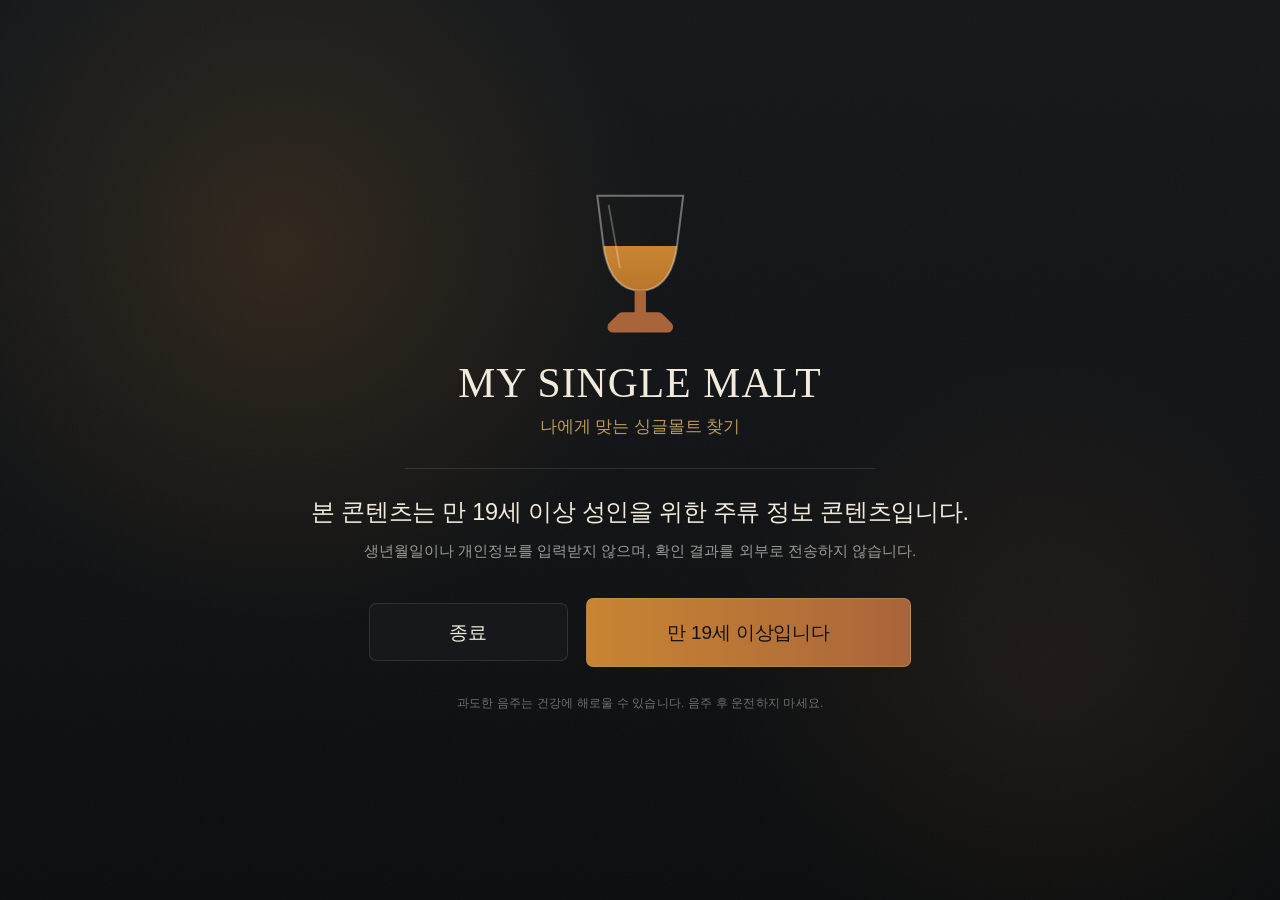
==== commit 6757a0c9: "UI: 안드로이드 앱과 동일한 화면으로 전면 재작성" ====
--- a/standalone.html
+++ b/standalone.html
@@ -1,495 +1,465 @@
-<!doctype html>
+<!DOCTYPE html>
 <html lang="ko">
 <head>
 <meta charset="utf-8">
+<meta name="viewport" content="width=device-width, initial-scale=1, viewport-fit=cover, user-scalable=no">
 <title>나만의 싱글몰트</title>
-<meta name="viewport" content="width=device-width, initial-scale=1, viewport-fit=cover, user-scalable=no">
-<meta name="description" content="스카치 싱글몰트 162개 브랜드에서 취향에 맞는 위스키를 찾아주는 태블릿 추천 서비스">
-<meta name="theme-color" content="#0a0c0d">
+<meta name="description" content="향, 피트, 캐스크, 질감과 음용 취향을 분석해 가장 잘 맞는 싱글몰트 브랜드를 추천합니다.">
+<meta name="theme-color" content="#101214">
 <meta name="apple-mobile-web-app-capable" content="yes">
 <meta name="mobile-web-app-capable" content="yes">
 <meta name="apple-mobile-web-app-status-bar-style" content="black-translucent">
 <meta name="apple-mobile-web-app-title" content="나만의 싱글몰트">
 
-
+<link rel="apple-touch-icon" href="icons/icon-180.png">
 
 <style>
+/* =========================================================================
+   나만의 싱글몰트 - 웹 / iPad
+   안드로이드 앱(Compose)의 Palette / AppType / Dimens 를 1:1 로 옮긴 스타일.
+   모든 치수는 안드로이드 dp 값 * --s (dp -> px 스케일) 로 계산한다.
+   ========================================================================= */
+
+@font-face {
+  font-family: 'MSM Serif';
+  src: url('../fonts/display-serif.woff2') format('woff2');
+  font-weight: 100 900;
+  font-style: normal;
+  font-display: block;
+}
+@font-face {
+  font-family: 'MSM Sans';
+  src: url('../fonts/body-sans.woff2') format('woff2');
+  font-weight: 100 900;
+  font-style: normal;
+  font-display: block;
+}
+
 :root {
+  /* dp -> px. JS 가 뷰포트에 맞춰 갱신한다. 설계 기준 폭 1415dp. */
+  --s: 0.844px;
+
+  /* Palette.kt */
   --charcoal: #101214;
-  --charcoal-deep: #0a0c0d;
-  --surface: #181b1e;
+  --charcoal-deep: #0A0C0D;
+  --surface: #181B1E;
   --card: #202428;
-  --card-raised: #262b30;
-  --ivory: #f2ebdd;
-  --ivory-dim: #cfc7b8;
-  --amber: #c98532;
-  --amber-deep: #9a5a1c;
-  --gold: #b99a5d;
-  --copper: #a9653a;
-  --gray: #9a9a96;
-  --gray-dim: #6e706d;
-  --success: #809b82;
-  --caution: #c59c65;
-  --danger: #b4685c;
-  --hairline: rgba(185, 154, 93, 0.2);
-  --on-gold: #14100b;
-  --pad: clamp(16px, 2.2vw, 34px);
-  --radius: 18px;
+  --card-raised: #262B30;
+  --ivory: #F2EBDD;
+  --ivory-dim: #CFC7B8;
+  --amber: #C98532;
+  --amber-deep: #9A5A1C;
+  --gold: #B99A5D;
+  --copper: #A9653A;
+  --gray: #9A9A96;
+  --gray-dim: #6E706D;
+  --success: #809B82;
+  --caution: #C59C65;
+  --danger: #B4685C;
+  --hairline-warm: rgba(242, 235, 221, 0.122);
+  --hairline-gold: rgba(185, 154, 93, 0.20);
 }
 
 * { box-sizing: border-box; -webkit-tap-highlight-color: transparent; }
 
 html, body {
-  margin: 0; padding: 0; height: 100%;
-  overscroll-behavior: none;
+  margin: 0;
+  padding: 0;
+  height: 100%;
+  overflow: hidden;
   background: var(--charcoal-deep);
 }
 
 body {
-  font-family: -apple-system, BlinkMacSystemFont, 'Apple SD Gothic Neo', 'Pretendard',
-    'Noto Sans KR', 'Malgun Gothic', system-ui, sans-serif;
+  font-family: 'MSM Sans', -apple-system, 'Apple SD Gothic Neo', sans-serif;
+  font-synthesis: none;
   color: var(--ivory);
   -webkit-font-smoothing: antialiased;
-  -webkit-user-select: none; user-select: none;
-  touch-action: manipulation;
-}
-
-#app {
-  position: fixed; inset: 0;
-  display: flex; flex-direction: column;
-  padding: env(safe-area-inset-top) env(safe-area-inset-right)
-           env(safe-area-inset-bottom) env(safe-area-inset-left);
+  -webkit-user-select: none;
+  user-select: none;
+  overscroll-behavior: none;
+}
+
+/* ---------------------------------------------------------------- 배경 */
+/* AmbientBackground: 세로 그라디언트 + 앰버/코퍼 글로우 2개 + 그레인 */
+#ambient {
+  position: fixed;
+  inset: 0;
+  z-index: 0;
+  background: linear-gradient(180deg, #14171A 0%, var(--charcoal) 55%, var(--charcoal-deep) 100%);
+}
+#ambient::before,
+#ambient::after {
+  content: '';
+  position: absolute;
+  inset: 0;
+  pointer-events: none;
+}
+#ambient::before {
   background:
-    radial-gradient(120% 90% at 50% 0%, #14171a 0%, var(--charcoal) 55%, var(--charcoal-deep) 100%);
-}
-
-.screen { flex: 1; display: none; flex-direction: column; min-height: 0; }
-.screen.active { display: flex; }
-
-/* ------------------------------------------------------------- 공통 요소 */
-.hairline { height: 1px; background: var(--hairline); flex: none; }
-
-.topbar {
-  flex: none; display: flex; align-items: center; gap: 14px;
-  padding: calc(var(--pad) * 0.6) var(--pad);
-}
-.topbar .logo {
-  font-size: clamp(13px, 1.25vw, 17px); letter-spacing: .22em;
-  color: var(--gold); font-weight: 600; white-space: nowrap;
-}
-.topbar .spacer { flex: 1; }
-
+    radial-gradient(42vw 42vw at 22% 28%, rgba(201, 133, 50, 0.16), transparent 70%),
+    radial-gradient(36vw 36vw at 82% 74%, rgba(169, 101, 58, 0.11), transparent 70%);
+  animation: glow-drift 26s ease-in-out infinite alternate;
+}
+#ambient::after {
+  background-image: url("data:image/svg+xml,%3Csvg xmlns='http://www.w3.org/2000/svg' width='140' height='140'%3E%3Cfilter id='n'%3E%3CfeTurbulence type='fractalNoise' baseFrequency='.85' numOctaves='2'/%3E%3C/filter%3E%3Crect width='140' height='140' filter='url(%23n)'/%3E%3C/svg%3E");
+  opacity: 0.035;
+}
+@keyframes glow-drift {
+  from { transform: translate3d(0, 0, 0) scale(1); }
+  to   { transform: translate3d(1.5%, -1.5%, 0) scale(1.06); }
+}
+
+/* ---------------------------------------------------------------- 타이포 */
+/* AppType.kt */
+.t-displayXL { font-family: 'MSM Serif'; font-size: calc(64 * var(--s)); line-height: calc(70 * var(--s)); letter-spacing: calc(1.5 * var(--s)); }
+.t-displayL  { font-family: 'MSM Serif'; font-size: calc(46 * var(--s)); line-height: calc(54 * var(--s)); letter-spacing: calc(1.2 * var(--s)); }
+.t-displayM  { font-family: 'MSM Serif'; font-size: calc(34 * var(--s)); line-height: calc(42 * var(--s)); letter-spacing: calc(0.8 * var(--s)); }
+.t-displayS  { font-family: 'MSM Serif'; font-size: calc(26 * var(--s)); line-height: calc(32 * var(--s)); letter-spacing: calc(0.6 * var(--s)); }
+.t-titleL    { font-size: calc(34 * var(--s)); line-height: calc(46 * var(--s)); letter-spacing: calc(-0.4 * var(--s)); }
+.t-titleM    { font-size: calc(26 * var(--s)); line-height: calc(36 * var(--s)); letter-spacing: calc(-0.3 * var(--s)); }
+.t-titleS    { font-size: calc(21 * var(--s)); line-height: calc(30 * var(--s)); letter-spacing: calc(-0.2 * var(--s)); }
+.t-bodyL     { font-size: calc(19 * var(--s)); line-height: calc(30 * var(--s)); letter-spacing: calc(-0.1 * var(--s)); }
+.t-bodyM     { font-size: calc(17 * var(--s)); line-height: calc(27 * var(--s)); }
+.t-bodyS     { font-size: calc(15 * var(--s)); line-height: calc(23 * var(--s)); }
+.t-label     { font-size: calc(15 * var(--s)); line-height: calc(20 * var(--s)); letter-spacing: calc(0.4 * var(--s)); }
+.t-caption   { font-size: calc(13 * var(--s)); line-height: calc(19 * var(--s)); letter-spacing: calc(0.2 * var(--s)); }
+.t-role      { font-family: 'MSM Serif'; font-size: calc(16 * var(--s)); line-height: calc(20 * var(--s)); letter-spacing: calc(3.2 * var(--s)); }
+.t-metric    { font-family: 'MSM Serif'; font-size: calc(72 * var(--s)); line-height: calc(76 * var(--s)); }
+.t-metricS   { font-family: 'MSM Serif'; font-size: calc(34 * var(--s)); line-height: calc(38 * var(--s)); }
+
+.c-ivory { color: var(--ivory); }
+.c-dim   { color: var(--ivory-dim); }
+.c-gray  { color: var(--gray); }
+.c-graydim { color: var(--gray-dim); }
+.c-gold  { color: var(--gold); }
+.c-amber { color: var(--amber); }
+
+/* ---------------------------------------------------------------- 골격 */
+#app { position: relative; z-index: 1; height: 100%; }
+
+.screen { display: none; height: 100%; }
+.screen.on { display: block; }
+
+/* ScreenScaffold: 좌우 56dp, 상하 32dp, 헤더 96dp, 푸터 위 헤어라인 */
+.scaffold {
+  display: flex;
+  flex-direction: column;
+  height: 100%;
+  padding: calc(32 * var(--s)) calc(56 * var(--s));
+}
+.scaffold > .head {
+  flex: none;
+  min-height: calc(96 * var(--s));
+  display: flex;
+  align-items: center;
+  gap: calc(28 * var(--s));
+}
+.scaffold > .main { flex: 1 1 auto; min-height: 0; display: flex; flex-direction: column; }
+.scaffold > .foot { flex: none; padding-top: calc(20 * var(--s)); }
+.scaffold > .foot.ruled {
+  margin-top: calc(20 * var(--s));
+  border-top: 1px solid var(--hairline-warm);
+}
+
+.row { display: flex; align-items: center; }
+.col { display: flex; flex-direction: column; }
+.grow { flex: 1 1 auto; min-width: 0; min-height: 0; }
+.scroll-y { overflow-y: auto; -webkit-overflow-scrolling: touch; }
+.scroll-y::-webkit-scrollbar { width: calc(6 * var(--s)); }
+.scroll-y::-webkit-scrollbar-thumb { background: rgba(242, 235, 221, 0.14); border-radius: 999px; }
+
+/* HairLine */
+.hairline { height: 1px; background: var(--hairline-warm); width: 100%; }
+
+/* AppLogo */
+.logo { display: flex; flex-direction: column; gap: calc(2 * var(--s)); }
+.logo .wordmark { color: var(--ivory); }
+.logo .tagline { color: var(--gold); }
+
+/* SectionLabel */
+.section-label { color: var(--gold); text-transform: uppercase; }
+
+/* ResponsibleDrinkingNotice */
+.notice { color: var(--gray-dim); text-align: center; width: 100%; }
+
+/* ---------------------------------------------------------------- 버튼 */
 .btn {
-  appearance: none; border: 0; cursor: pointer; font: inherit;
-  border-radius: 999px; padding: 0 clamp(22px, 2.4vw, 38px);
-  min-height: clamp(52px, 5.6vh, 66px);
-  font-size: clamp(15px, 1.35vw, 19px); font-weight: 600;
-  display: inline-flex; align-items: center; justify-content: center; gap: 10px;
-  transition: transform .12s ease, opacity .12s ease;
-}
-.btn:active { transform: scale(.975); }
+  display: inline-flex;
+  align-items: center;
+  justify-content: center;
+  border-radius: calc(8 * var(--s));
+  cursor: pointer;
+  border: 1px solid transparent;
+  font-family: inherit;
+  padding: 0 calc(20 * var(--s));
+  text-align: center;
+  transition: filter 0.12s ease, background 0.12s ease;
+}
 .btn-primary {
-  background: linear-gradient(180deg, var(--amber) 0%, var(--amber-deep) 100%);
-  color: var(--on-gold);
-  box-shadow: 0 8px 26px rgba(201, 133, 50, .22);
-}
-.btn-primary[disabled] {
-  background: #2a2e32; color: var(--gray-dim); box-shadow: none; cursor: default;
+  height: calc(76 * var(--s));
+  min-width: calc(220 * var(--s));
+  background: linear-gradient(90deg, var(--amber) 0%, var(--copper) 100%);
+  border-color: rgba(185, 154, 93, 0.55);
+  color: #14100B;
+}
+.btn-primary:active { filter: brightness(0.9); }
+.btn-primary.off {
+  background: rgba(154, 154, 150, 0.35);
+  border-color: rgba(110, 112, 109, 0.4);
+  color: rgba(20, 16, 11, 0.55);
+  cursor: default;
 }
 .btn-ghost {
-  background: transparent; color: var(--ivory-dim);
-  box-shadow: inset 0 0 0 1px rgba(185, 154, 93, .35);
-}
-.btn-sm { min-height: 46px; padding: 0 20px; font-size: 15px; }
-
-.scroll { flex: 1; overflow-y: auto; -webkit-overflow-scrolling: touch; min-height: 0; }
-
-.tag {
-  display: inline-block; padding: 5px 12px; border-radius: 999px;
-  font-size: clamp(11px, 1vw, 13px); background: rgba(185, 154, 93, .12);
-  color: var(--gold); white-space: nowrap;
-}
-
-/* --------------------------------------------------------------- 연령확인 */
-#screen-age .center {
-  flex: 1; display: flex; flex-direction: column; align-items: center;
-  justify-content: center; gap: clamp(14px, 2vh, 26px); padding: var(--pad); text-align: center;
-}
-.brandmark {
-  font-size: clamp(26px, 3.4vw, 48px); letter-spacing: .3em;
-  color: var(--gold); font-weight: 300;
-}
-.brandmark small { display: block; letter-spacing: .1em; font-size: .38em; color: var(--gray); margin-top: 14px; }
-.age-title { font-size: clamp(20px, 2.2vw, 32px); font-weight: 600; }
-.age-note { color: var(--gray); font-size: clamp(13px, 1.15vw, 16px); line-height: 1.7; max-width: 640px; }
-.age-actions { display: flex; gap: 16px; flex-wrap: wrap; justify-content: center; margin-top: 10px; }
-
-/* ------------------------------------------------------------------ 홈 */
-#screen-home .hero {
-  flex: 1; display: flex; align-items: center; gap: clamp(20px, 3vw, 56px);
-  padding: 0 var(--pad) var(--pad); min-height: 0;
-}
-.hero-left { flex: 1.15; display: flex; flex-direction: column; gap: clamp(12px, 1.8vh, 22px); }
-.hero-title { font-size: clamp(28px, 3.6vw, 54px); font-weight: 300; line-height: 1.24; }
-.hero-title b { font-weight: 700; color: var(--amber); }
-.hero-sub { color: var(--ivory-dim); font-size: clamp(14px, 1.3vw, 19px); line-height: 1.75; max-width: 34em; }
-.hero-actions { display: flex; gap: 14px; flex-wrap: wrap; margin-top: 6px; }
-.hero-right { flex: .85; display: grid; grid-template-columns: 1fr 1fr; gap: 12px; }
-.stat {
-  background: linear-gradient(180deg, var(--card) 0%, #1b1f23 100%);
-  border-radius: var(--radius); padding: clamp(14px, 1.8vh, 22px);
-  box-shadow: inset 0 0 0 1px rgba(255, 255, 255, .04);
-}
-.stat b { display: block; font-size: clamp(22px, 2.4vw, 34px); color: var(--gold); font-weight: 600; }
-.stat span { display: block; margin-top: 6px; color: var(--gray); font-size: clamp(11px, 1vw, 14px); }
-
-/* ----------------------------------------------------------------- 퀴즈 */
-.progress-wrap { flex: none; padding: 0 var(--pad) 10px; }
-.progress-meta {
-  display: flex; justify-content: space-between; align-items: baseline;
-  color: var(--gray); font-size: clamp(11px, 1vw, 14px); margin-bottom: 8px;
-}
-.progress-bar { height: 5px; border-radius: 999px; background: #23272b; overflow: hidden; }
-.progress-fill {
-  height: 100%; width: 0%;
-  background: linear-gradient(90deg, var(--copper), var(--amber));
-  transition: width .35s cubic-bezier(.22, 1, .36, 1);
-}
-
-.q-head { flex: none; padding: clamp(10px, 2vh, 24px) var(--pad) clamp(8px, 1.4vh, 16px); }
-.q-cat { color: var(--gold); font-size: clamp(11px, 1vw, 14px); letter-spacing: .16em; }
-.q-title { font-size: clamp(21px, 2.4vw, 34px); font-weight: 600; margin: 10px 0 0; line-height: 1.32; }
-.q-sub { color: var(--gray); font-size: clamp(13px, 1.15vw, 17px); margin-top: 8px; line-height: 1.6; }
-
-.options { padding: 4px var(--pad) var(--pad); display: grid; gap: clamp(10px, 1.4vw, 16px); }
-.options.cols-2 { grid-template-columns: repeat(2, 1fr); }
-.options.cols-3 { grid-template-columns: repeat(3, 1fr); }
-.options.cols-4 { grid-template-columns: repeat(4, 1fr); }
-
-.opt {
-  position: relative; text-align: left; cursor: pointer;
-  border-radius: var(--radius); border: 0;
-  background: linear-gradient(180deg, var(--card) 0%, #1b1f23 100%);
-  box-shadow: inset 0 0 0 1px rgba(255, 255, 255, .05);
-  color: var(--ivory); font: inherit;
-  padding: clamp(14px, 1.8vh, 22px) clamp(16px, 1.6vw, 24px);
-  min-height: clamp(84px, 12vh, 132px);
-  display: flex; flex-direction: column; justify-content: center; gap: 7px;
-  transition: transform .12s ease, box-shadow .16s ease, background .16s ease;
-}
-.opt:active { transform: scale(.985); }
-.opt.selected {
-  background: linear-gradient(180deg, #2a2118 0%, #221c16 100%);
-  box-shadow: inset 0 0 0 2px var(--amber), 0 8px 24px rgba(201, 133, 50, .16);
-}
-.opt .icon { line-height: 0; color: var(--gold); }
-.opt .icon svg { width: clamp(26px, 2.4vw, 36px); height: clamp(26px, 2.4vw, 36px); display: block; }
-.opt.selected .icon { color: var(--amber); }
-.opt .label { font-size: clamp(15px, 1.4vw, 21px); font-weight: 600; line-height: 1.35; }
-.opt .desc { font-size: clamp(12px, 1.05vw, 15px); color: var(--gray); line-height: 1.5; }
-.opt .check {
-  position: absolute; top: 12px; right: 12px; width: 26px; height: 26px; border-radius: 50%;
-  background: var(--amber); color: var(--on-gold); display: none;
-  align-items: center; justify-content: center; font-size: 15px; font-weight: 700;
-}
-.opt.selected .check { display: flex; }
-
-.q-foot {
-  flex: none; display: flex; align-items: center; gap: 14px;
-  padding: clamp(10px, 1.6vh, 18px) var(--pad);
-  background: linear-gradient(180deg, rgba(10, 12, 13, 0) 0%, rgba(10, 12, 13, .92) 45%);
-}
-.q-foot .hint { flex: 1; color: var(--gray); font-size: clamp(12px, 1.05vw, 15px); }
-
-/* 브랜드 검색 / 평가 */
-.brand-search { padding: 0 var(--pad) var(--pad); display: flex; flex-direction: column; gap: 14px; }
-.search-input {
-  appearance: none; width: 100%; font: inherit; color: var(--ivory);
-  background: var(--card); border: 0; border-radius: 14px;
-  box-shadow: inset 0 0 0 1px rgba(255, 255, 255, .07);
-  padding: 0 18px; min-height: 56px; font-size: clamp(15px, 1.3vw, 18px);
-  -webkit-user-select: text; user-select: text;
-}
-.search-input::placeholder { color: var(--gray-dim); }
-.chip-row { display: flex; flex-wrap: wrap; gap: 10px; }
+  height: calc(64 * var(--s));
+  min-width: calc(180 * var(--s));
+  background: rgba(24, 27, 30, 0.75);
+  border-color: var(--hairline-warm);
+  color: var(--ivory);
+}
+.btn-ghost:active { background: rgba(38, 43, 48, 0.9); }
+.btn-ghost.off { color: var(--gray-dim); border-color: rgba(110, 112, 109, 0.4); cursor: default; }
+
+/* ---------------------------------------------------------------- 카드 */
+.glass {
+  border-radius: calc(12 * var(--s));
+  background: linear-gradient(180deg, var(--card) 0%, #1B1F23 100%);
+  border: 1px solid var(--hairline-warm);
+  position: relative;
+}
+.glass.clickable { cursor: pointer; }
+.glass.sel {
+  background: linear-gradient(180deg, #2A2118 0%, #221C16 100%);
+  border: calc(1.5 * var(--s)) solid var(--amber);
+}
+.glass.muted { opacity: 0.55; }
+
+/* StatusBadge */
+.badge {
+  display: inline-flex;
+  align-items: center;
+  border-radius: calc(3 * var(--s));
+  padding: calc(5 * var(--s)) calc(10 * var(--s));
+  border: 1px solid currentColor;
+  white-space: nowrap;
+}
+.badge.tone-gold { color: var(--gold); background: rgba(185, 154, 93, 0.14); }
+.badge.tone-success { color: var(--success); background: rgba(128, 155, 130, 0.14); }
+.badge.tone-caution { color: var(--caution); background: rgba(197, 156, 101, 0.14); }
+.badge.tone-danger { color: var(--danger); background: rgba(180, 104, 92, 0.14); }
+.badge.tone-gray { color: var(--gray); background: rgba(154, 154, 150, 0.14); }
+.badge.tone-amber { color: var(--amber); background: rgba(201, 133, 50, 0.14); }
+
+/* FlavorChip */
 .chip {
-  border: 0; font: inherit; cursor: pointer; border-radius: 999px;
-  padding: 11px 18px; font-size: clamp(13px, 1.15vw, 16px);
-  background: var(--card); color: var(--ivory-dim);
-  box-shadow: inset 0 0 0 1px rgba(255, 255, 255, .06);
-}
-.chip.on { background: var(--amber); color: var(--on-gold); font-weight: 700; box-shadow: none; }
-.brand-hits { display: grid; grid-template-columns: repeat(auto-fill, minmax(210px, 1fr)); gap: 10px; }
-.rate-row {
-  display: flex; align-items: center; gap: 14px; flex-wrap: wrap;
-  background: var(--card); border-radius: 14px; padding: 14px 16px;
-  box-shadow: inset 0 0 0 1px rgba(255, 255, 255, .05);
-}
-.rate-row .nm { flex: 1 1 190px; font-size: clamp(14px, 1.25vw, 18px); font-weight: 600; }
-
-/* ------------------------------------------------------------- 분석 화면 */
-#screen-analyzing .center {
-  flex: 1; display: flex; flex-direction: column; align-items: center;
-  justify-content: center; gap: 24px; padding: var(--pad); text-align: center;
-}
-.spinner {
-  width: 64px; height: 64px; border-radius: 50%;
-  border: 3px solid rgba(185, 154, 93, .18); border-top-color: var(--amber);
-  animation: spin 1s linear infinite;
-}
-@keyframes spin { to { transform: rotate(360deg); } }
-.analyzing-step { color: var(--gray); font-size: clamp(13px, 1.2vw, 17px); min-height: 1.6em; }
-
-/* ----------------------------------------------------------------- 결과 */
-.result-head { flex: none; padding: 0 var(--pad) clamp(8px, 1.4vh, 16px); }
-.result-title { font-size: clamp(20px, 2.2vw, 31px); font-weight: 600; }
-.result-sub { color: var(--gray); font-size: clamp(12px, 1.1vw, 16px); margin-top: 7px; line-height: 1.6; }
-.profile-bar { display: flex; gap: 10px; flex-wrap: wrap; margin-top: 12px; }
-
-.cards { padding: 4px var(--pad) var(--pad); display: grid; gap: clamp(10px, 1.3vw, 16px);
-  grid-template-columns: repeat(4, 1fr); align-items: stretch; }
-.rcard {
-  text-align: left; border: 0; font: inherit; color: var(--ivory); cursor: pointer;
-  background: linear-gradient(180deg, var(--card) 0%, #1a1e21 100%);
-  border-radius: var(--radius); padding: clamp(14px, 1.8vh, 22px);
-  box-shadow: inset 0 0 0 1px rgba(255, 255, 255, .05);
-  display: flex; flex-direction: column; gap: 10px; min-height: 0;
-}
-.rcard.best { box-shadow: inset 0 0 0 2px var(--amber), 0 10px 30px rgba(201, 133, 50, .15); }
-.rcard:active { transform: scale(.99); }
-.rcard .role { font-size: clamp(10px, .95vw, 12px); letter-spacing: .18em; color: var(--gold); }
-.rcard .nm-ko { font-size: clamp(17px, 1.7vw, 24px); font-weight: 700; line-height: 1.25; }
-.rcard .nm-en { font-size: clamp(11px, 1.05vw, 14px); color: var(--gray); }
-.rcard .pct { display: flex; align-items: baseline; gap: 6px; margin-top: 2px; }
-.rcard .pct b { font-size: clamp(24px, 2.6vw, 38px); color: var(--amber); font-weight: 700; }
-.rcard .pct span { font-size: clamp(11px, 1vw, 13px); color: var(--gray); }
-.rcard ul { margin: 0; padding-left: 1.05em; display: flex; flex-direction: column; gap: 7px; }
-.rcard li { font-size: clamp(11.5px, 1.05vw, 14px); color: var(--ivory-dim); line-height: 1.55; }
-.rcard .meta { margin-top: auto; padding-top: 10px; display: flex; gap: 7px; flex-wrap: wrap; }
-
-/* ----------------------------------------------------------------- 상세 */
-.detail-body { padding: 0 var(--pad) var(--pad); display: grid; gap: clamp(14px, 1.8vw, 24px);
-  grid-template-columns: 1.05fr 1fr; align-items: start; }
-.panel {
-  background: var(--card); border-radius: var(--radius); padding: clamp(14px, 1.8vh, 22px);
-  box-shadow: inset 0 0 0 1px rgba(255, 255, 255, .05);
-}
-.panel h3 { margin: 0 0 14px; font-size: clamp(14px, 1.25vw, 17px); color: var(--gold); font-weight: 600; letter-spacing: .04em; }
-.kv { display: grid; grid-template-columns: auto 1fr; gap: 9px 16px; font-size: clamp(12.5px, 1.1vw, 15px); }
-.kv dt { color: var(--gray); white-space: nowrap; }
-.kv dd { margin: 0; color: var(--ivory-dim); }
-.bars { display: flex; flex-direction: column; gap: 9px; }
-.bar-row { display: grid; grid-template-columns: 8.2em 1fr 1.6em; align-items: center; gap: 10px; font-size: clamp(11.5px, 1.05vw, 14px); }
-.bar-row .nm { color: var(--ivory-dim); }
-.bar-track { height: 7px; border-radius: 999px; background: #14171a; overflow: hidden; }
-.bar-fill { height: 100%; border-radius: 999px; background: linear-gradient(90deg, var(--copper), var(--amber)); }
-.bar-row .v { color: var(--gray); text-align: right; }
-.reasons { display: flex; flex-direction: column; gap: 10px; }
-.reasons li { font-size: clamp(12.5px, 1.1vw, 15px); line-height: 1.65; color: var(--ivory-dim); }
-.body-text { margin: 0; font-size: clamp(12.5px, 1.1vw, 15px); line-height: 1.7; color: var(--ivory-dim); }
-.srcs a { color: var(--gold); font-size: clamp(11.5px, 1vw, 13.5px); word-break: break-all; }
-
-/* ------------------------------------------------------------ 브랜드 목록 */
-.index-tools { flex: none; padding: 0 var(--pad) 12px; display: flex; gap: 12px; flex-wrap: wrap; align-items: center; }
-.index-grid {
-  padding: 0 var(--pad) var(--pad); display: grid; gap: 10px;
-  grid-template-columns: repeat(auto-fill, minmax(238px, 1fr));
-}
-.bcard {
-  text-align: left; border: 0; font: inherit; color: var(--ivory); cursor: pointer;
-  background: var(--card); border-radius: 14px; padding: 14px 16px;
-  box-shadow: inset 0 0 0 1px rgba(255, 255, 255, .05);
-  display: flex; flex-direction: column; gap: 5px;
-}
-.bcard .nm { font-size: clamp(14px, 1.25vw, 17px); font-weight: 600; }
-.bcard .sub { font-size: clamp(11px, 1vw, 13px); color: var(--gray); }
-.bcard .row { display: flex; gap: 6px; flex-wrap: wrap; margin-top: 5px; }
-
-/* ------------------------------------------------------------ 향미 가이드 */
-.guide-grid {
-  padding: 0 var(--pad) var(--pad); display: grid; gap: 12px;
-  grid-template-columns: repeat(auto-fill, minmax(260px, 1fr));
-}
-
-/* ------------------------------------------------------------------ 기타 */
-.empty { padding: 40px var(--pad); color: var(--gray); text-align: center; font-size: 15px; }
-
+  display: inline-flex;
+  align-items: center;
+  border-radius: calc(4 * var(--s));
+  padding: calc(8 * var(--s)) calc(14 * var(--s));
+  background: var(--surface);
+  border: 1px solid rgba(185, 154, 93, 0.45);
+  color: var(--ivory-dim);
+  white-space: nowrap;
+}
+
+/* 선택형 필터 칩 */
+.fchip {
+  display: inline-flex;
+  align-items: center;
+  gap: calc(6 * var(--s));
+  border-radius: calc(6 * var(--s));
+  padding: calc(11 * var(--s)) calc(16 * var(--s));
+  background: rgba(24, 27, 30, 0.75);
+  border: 1px solid var(--hairline-warm);
+  color: var(--ivory-dim);
+  cursor: pointer;
+}
+.fchip.on { border-color: var(--amber); color: var(--amber); background: rgba(201, 133, 50, 0.10); }
+
+/* ProgressBar */
+.progress {
+  height: calc(6 * var(--s));
+  border-radius: calc(3 * var(--s));
+  background: var(--card);
+  overflow: hidden;
+  width: 100%;
+}
+.progress > i {
+  display: block;
+  height: 100%;
+  border-radius: calc(3 * var(--s));
+  background: linear-gradient(90deg, var(--amber-deep) 0%, var(--amber) 100%);
+  transition: width 0.45s cubic-bezier(0.2, 0, 0, 1);
+}
+
+/* IntensityBar */
+.ibar { display: flex; align-items: center; gap: calc(12 * var(--s)); width: 100%; }
+.ibar > .k { width: calc(96 * var(--s)); color: var(--ivory-dim); overflow: hidden; text-overflow: ellipsis; white-space: nowrap; }
+.ibar > .segs { flex: 1 1 auto; display: flex; gap: calc(4 * var(--s)); }
+.ibar > .segs > span {
+  flex: 1 1 0;
+  height: calc(12 * var(--s));
+  border-radius: calc(2 * var(--s));
+  background: rgba(38, 43, 48, 0.9);
+}
+.ibar > .segs > span.f { background: var(--amber); }
+.ibar > .segs > span.f.cask { background: var(--gold); }
+.ibar > .v { width: calc(44 * var(--s)); text-align: right; color: var(--ivory); }
+
+/* KeyValueRow */
+.kv { display: flex; align-items: flex-start; gap: calc(16 * var(--s)); width: 100%; }
+.kv > .k { width: calc(120 * var(--s)); flex: none; color: var(--gray); }
+.kv > .v { flex: 1 1 auto; color: var(--ivory); }
+
+/* SearchField */
+.search {
+  width: 100%;
+  height: calc(72 * var(--s));
+  border-radius: calc(8 * var(--s));
+  background: var(--surface);
+  border: 1px solid var(--hairline-warm);
+  color: var(--ivory);
+  padding: 0 calc(20 * var(--s));
+  font-family: inherit;
+  outline: none;
+  -webkit-user-select: text;
+  user-select: text;
+}
+.search::placeholder { color: var(--gray-dim); }
+.search:focus { border-color: rgba(185, 154, 93, 0.6); }
+
+/* 아이콘 */
+.ficon { display: block; }
+.ficon svg { display: block; width: 100%; height: 100%; }
+
+/* =========================================================== 화면: 연령 확인 */
+#s-age .scaffold { justify-content: center; align-items: center; }
+#s-age .box { display: flex; flex-direction: column; align-items: center; text-align: center; }
+#s-age .rule { width: calc(520 * var(--s)); max-width: 70vw; }
+
+/* =============================================================== 화면: 대기 */
+#s-idle .idle-body { flex: 1 1 auto; display: flex; flex-direction: row; align-items: center; gap: calc(40 * var(--s)); min-height: 0; position: relative; }
+#s-idle .idle-left { flex: 1.15 1 0; min-width: 0; position: relative; z-index: 1; }
+#s-idle .idle-right { flex: 1 1 0; display: flex; align-items: center; justify-content: center; min-width: 0; height: 100%; position: relative; z-index: 1; }
+#s-idle h1 { margin: 0; white-space: pre-line; }
+#s-idle .lede { white-space: pre-line; }
+#idle-deco { position: absolute; inset: 0; z-index: 0; pointer-events: none; overflow: hidden; }
+#idle-deco .fl { position: absolute; color: var(--gold); }
+
+/* =============================================================== 화면: 퀴즈 */
+#s-quiz .q-head-right { text-align: right; }
+#s-quiz .opts {
+  display: grid;
+  gap: calc(20 * var(--s));
+  align-content: start;
+  width: 100%;
+}
+#s-quiz .opt {
+  display: flex;
+  align-items: center;
+  gap: calc(18 * var(--s));
+  padding: calc(24 * var(--s)) calc(26 * var(--s));
+  min-height: calc(112 * var(--s));
+  text-align: left;
+}
+#s-quiz .opt .ficon { width: calc(38 * var(--s)); height: calc(38 * var(--s)); flex: none; color: var(--gold); }
+#s-quiz .opt.sel .ficon { color: var(--amber); }
+#s-quiz .opt .txt { flex: 1 1 auto; min-width: 0; }
+#s-quiz .opt .lbl { color: var(--ivory); }
+#s-quiz .opt.sel .lbl { color: var(--amber); }
+#s-quiz .opt .sub { color: var(--gray); }
+#s-quiz .mark {
+  width: calc(26 * var(--s));
+  height: calc(26 * var(--s));
+  flex: none;
+  border-radius: 50%;
+  border: calc(1.5 * var(--s)) solid rgba(185, 154, 93, 0.55);
+  display: flex;
+  align-items: center;
+  justify-content: center;
+}
+#s-quiz .opt.sel .mark { border-color: var(--amber); }
+#s-quiz .opt.sel .mark::after {
+  content: '';
+  width: calc(12 * var(--s));
+  height: calc(12 * var(--s));
+  border-radius: 50%;
+  background: var(--amber);
+}
+
+/* ============================================================= 화면: 분석 중 */
+#s-analyzing .scaffold { justify-content: center; align-items: center; }
+#s-analyzing .box { display: flex; flex-direction: column; align-items: center; text-align: center; }
+#s-analyzing .glass-wrap { width: calc(240 * var(--s)); height: calc(320 * var(--s)); position: relative; }
+#s-analyzing .bubbles { position: absolute; inset: 0; overflow: hidden; }
+#s-analyzing .bubbles .b { position: absolute; color: var(--amber); opacity: 0.55; }
+
+/* =============================================================== 화면: 결과 */
+#s-result .res-body { flex: 1 1 auto; display: flex; gap: calc(48 * var(--s)); min-height: 0; }
+#s-result .res-left { flex: none; width: calc(330 * var(--s)); display: flex; flex-direction: column; align-items: center; }
+#s-result .res-right { flex: 1 1 auto; min-width: 0; }
+#s-result .reasons { list-style: none; margin: 0; padding: 0; }
+#s-result .reasons li { display: flex; gap: calc(14 * var(--s)); color: var(--ivory-dim); }
+#s-result .reasons li::before { content: '—'; color: var(--amber); flex: none; }
+.chips { display: flex; flex-wrap: wrap; gap: calc(10 * var(--s)); }
+
+/* =============================================================== 화면: 비교 */
+#s-compare .cmp-grid {
+  flex: 1 1 auto;
+  display: grid;
+  grid-template-columns: 1fr 1fr;
+  gap: calc(24 * var(--s));
+  min-height: 0;
+}
+#s-compare .cmp-card { display: flex; gap: calc(24 * var(--s)); padding: calc(26 * var(--s)); cursor: pointer; }
+#s-compare .cmp-card .side { flex: none; width: calc(110 * var(--s)); display: flex; flex-direction: column; align-items: center; justify-content: space-between; }
+#s-compare .cmp-card .body { flex: 1 1 auto; min-width: 0; }
+
+/* =============================================================== 화면: 상세 */
+#s-detail .det-top { display: flex; gap: calc(36 * var(--s)); }
+#s-detail .det-cols { display: grid; grid-template-columns: 1fr 1fr calc(280 * var(--s)); gap: calc(40 * var(--s)); }
+
+/* =============================================================== 화면: 목록 */
+#s-index .idx-body { flex: 1 1 auto; display: flex; flex-direction: row; gap: calc(32 * var(--s)); min-height: 0; }
+#s-index .rail { flex: none; width: calc(360 * var(--s)); }
+#s-index .cards { flex: 1 1 auto; min-width: 0; }
+#s-index .grid3 { display: grid; grid-template-columns: repeat(3, 1fr); gap: calc(20 * var(--s)); align-content: start; padding-bottom: calc(24 * var(--s)); }
+#s-index .bcard { display: flex; gap: calc(16 * var(--s)); padding: calc(20 * var(--s)); cursor: pointer; }
+#s-index .bcard .body { flex: 1 1 auto; min-width: 0; }
+#s-index .chipwrap { display: flex; flex-wrap: wrap; gap: calc(10 * var(--s)); }
+
+/* =============================================================== 화면: 가이드 */
+#s-guide .g-body { flex: 1 1 auto; display: flex; flex-direction: row; gap: calc(32 * var(--s)); min-height: 0; }
+#s-guide .g-rail { flex: none; width: calc(360 * var(--s)); display: flex; flex-direction: column; gap: calc(16 * var(--s)); padding-bottom: calc(16 * var(--s)); }
+#s-guide .g-item { display: flex; align-items: center; gap: calc(16 * var(--s)); padding: calc(18 * var(--s)); min-height: calc(88 * var(--s)); cursor: pointer; }
+#s-guide .g-item .ficon { width: calc(34 * var(--s)); height: calc(34 * var(--s)); flex: none; color: rgba(185, 154, 93, 0.6); }
+#s-guide .g-item.sel .ficon { color: var(--amber); }
+#s-guide .g-main { flex: 1 1 auto; min-width: 0; }
+
+/* ------------------------------------------------------------- 세로 모드 */
 @media (orientation: portrait) {
-  .options.cols-4 { grid-template-columns: repeat(2, 1fr); }
-  .options.cols-3 { grid-template-columns: repeat(2, 1fr); }
-  .cards { grid-template-columns: repeat(2, 1fr); }
-  .detail-body { grid-template-columns: 1fr; }
-  #screen-home .hero { flex-direction: column; align-items: stretch; justify-content: center; }
-}
-
-/* 태블릿 가로: 선택지를 화면 가운데에 크게 배치한다 */
-@media (orientation: landscape) and (min-height: 620px) and (min-width: 900px) {
-  #q-body { display: flex; flex-direction: column; justify-content: center; }
-  .opt { min-height: clamp(108px, 15vh, 168px); }
-  .q-title { font-size: clamp(24px, 2.7vw, 38px); }
-}
-
-@media (max-width: 720px) {
-  .options.cols-2, .options.cols-3, .options.cols-4 { grid-template-columns: 1fr; }
-  .cards { grid-template-columns: 1fr; }
+  #s-idle .idle-body { flex-direction: column-reverse; justify-content: center; gap: calc(24 * var(--s)); }
+  #s-idle .idle-left, #s-idle .idle-right { flex: none; width: 100%; }
+  #s-idle .idle-right { height: calc(300 * var(--s)); }
+  #s-result .res-body { flex-direction: column; overflow-y: auto; }
+  #s-result .res-left { width: 100%; }
+  #s-compare .cmp-grid { grid-template-columns: 1fr; overflow-y: auto; }
+  #s-detail .det-cols { grid-template-columns: 1fr; }
+  #s-index .idx-body { flex-direction: column; }
+  #s-index .rail { width: 100%; }
+  #s-index .grid3 { grid-template-columns: repeat(2, 1fr); }
+  #s-guide .g-body { flex-direction: column; }
+  #s-guide .g-rail { width: 100%; }
+  /* 하단 바가 좁아지면 안내문을 아래 줄로 내린다 */
+  .scaffold > .foot.row { flex-wrap: wrap; row-gap: calc(12 * var(--s)); justify-content: space-between; }
+  .scaffold > .foot.row > .grow { order: 99; flex: 1 0 100%; }
 }
 
 </style>
 </head>
 <body>
-<div id="app">
-
-  <!-- ------------------------------------------------------- 연령 확인 -->
-  <section class="screen active" id="screen-age">
-    <div class="center">
-      <div class="brandmark">MY SINGLE MALT<small>나만의 싱글몰트</small></div>
-      <div class="age-title">만 19세 이상이신가요?</div>
-      <p class="age-note">
-        이 서비스는 주류에 대한 정보를 제공합니다. 대한민국 법률에 따라 만 19세 미만은 이용할 수 없습니다.<br>
-        음주는 건강을 해칠 수 있으며, 임신 중 음주는 태아의 건강을 해칩니다.
-      </p>
-      <div class="age-actions">
-        <button class="btn btn-ghost" id="age-no">아니요</button>
-        <button class="btn btn-primary" id="age-yes">네, 만 19세 이상입니다</button>
-      </div>
-      <p class="age-note" id="age-deny" style="display:none;color:var(--danger)">
-        만 19세 미만은 이용하실 수 없습니다.
-      </p>
-    </div>
-  </section>
-
-  <!-- ------------------------------------------------------------- 홈 -->
-  <section class="screen" id="screen-home">
-    <div class="topbar">
-      <div class="logo">MY SINGLE MALT</div>
-      <div class="spacer"></div>
-      <div class="tag" id="home-version">데이터 불러오는 중…</div>
-    </div>
-    <div class="hairline"></div>
-    <div class="hero">
-      <div class="hero-left">
-        <h1 class="hero-title">몇 가지 질문으로<br><b>내 취향의 싱글몰트</b>를 찾아드립니다</h1>
-        <p class="hero-sub">
-          향, 바디, 피니시, 예산과 마시는 상황까지 12~26개의 질문으로 확인한 뒤
-          스카치 싱글몰트 브랜드의 향미 데이터와 대조해 네 가지 방향으로 추천합니다.
-          정답을 강요하지 않고, 왜 그 브랜드인지 근거를 함께 보여드립니다.
-        </p>
-        <div class="hero-actions">
-          <button class="btn btn-primary" id="btn-start">취향 찾기 시작</button>
-          <button class="btn btn-ghost" id="btn-index">브랜드 전체 보기</button>
-          <button class="btn btn-ghost" id="btn-guide">향미 가이드</button>
-        </div>
-      </div>
-      <div class="hero-right" id="home-stats"></div>
-    </div>
-  </section>
-
-  <!-- ----------------------------------------------------------- 퀴즈 -->
-  <section class="screen" id="screen-quiz">
-    <div class="topbar">
-      <div class="logo">MY SINGLE MALT</div>
-      <div class="spacer"></div>
-      <button class="btn btn-ghost btn-sm" id="quiz-exit">처음으로</button>
-    </div>
-    <div class="progress-wrap">
-      <div class="progress-meta">
-        <span id="quiz-count">질문 1</span>
-        <span id="quiz-features">확인된 향미 0개</span>
-      </div>
-      <div class="progress-bar"><div class="progress-fill" id="quiz-progress"></div></div>
-    </div>
-    <div class="q-head">
-      <div class="q-cat" id="q-cat"></div>
-      <h2 class="q-title" id="q-title"></h2>
-      <p class="q-sub" id="q-sub"></p>
-    </div>
-    <div class="scroll" id="q-body"></div>
-    <div class="q-foot">
-      <button class="btn btn-ghost btn-sm" id="quiz-prev">이전</button>
-      <div class="hint" id="quiz-hint"></div>
-      <button class="btn btn-primary" id="quiz-next">다음</button>
-    </div>
-  </section>
-
-  <!-- --------------------------------------------------------- 분석 중 -->
-  <section class="screen" id="screen-analyzing">
-    <div class="center">
-      <div class="spinner"></div>
-      <div class="age-title">가장 잘 맞는 싱글몰트를 찾고 있습니다</div>
-      <div class="analyzing-step" id="analyzing-step"></div>
-    </div>
-  </section>
-
-  <!-- ----------------------------------------------------------- 결과 -->
-  <section class="screen" id="screen-result">
-    <div class="topbar">
-      <div class="logo">MY SINGLE MALT</div>
-      <div class="spacer"></div>
-      <button class="btn btn-ghost btn-sm" id="result-restart">다시 하기</button>
-      <button class="btn btn-ghost btn-sm" id="result-home">처음으로</button>
-    </div>
-    <div class="hairline"></div>
-    <div class="scroll">
-      <div class="result-head" style="padding-top:14px">
-        <div class="result-title" id="result-title">추천 결과</div>
-        <div class="result-sub" id="result-sub"></div>
-        <div class="profile-bar" id="result-profiles"></div>
-      </div>
-      <div class="cards" id="result-cards"></div>
-      <div class="result-head">
-        <div class="result-sub" id="result-note"></div>
-      </div>
-    </div>
-  </section>
-
-  <!-- ----------------------------------------------------------- 상세 -->
-  <section class="screen" id="screen-detail">
-    <div class="topbar">
-      <button class="btn btn-ghost btn-sm" id="detail-back">뒤로</button>
-      <div class="spacer"></div>
-      <div class="logo" id="detail-logo"></div>
-    </div>
-    <div class="hairline"></div>
-    <div class="scroll">
-      <div class="result-head" style="padding-top:14px">
-        <div class="result-title" id="detail-title"></div>
-        <div class="result-sub" id="detail-sub"></div>
-      </div>
-      <div class="detail-body" id="detail-body"></div>
-    </div>
-  </section>
-
-  <!-- ------------------------------------------------------- 브랜드 목록 -->
-  <section class="screen" id="screen-index">
-    <div class="topbar">
-      <button class="btn btn-ghost btn-sm" id="index-back">뒤로</button>
-      <div class="spacer"></div>
-      <div class="logo" id="index-count"></div>
-    </div>
-    <div class="hairline"></div>
-    <div class="index-tools" style="padding-top:14px">
-      <input class="search-input" id="index-search" placeholder="브랜드 · 증류소 이름 검색" style="flex:1 1 280px">
-      <div class="chip-row" id="index-regions"></div>
-    </div>
-    <div class="scroll"><div class="index-grid" id="index-grid"></div></div>
-  </section>
-
-  <!-- ------------------------------------------------------- 향미 가이드 -->
-  <section class="screen" id="screen-guide">
-    <div class="topbar">
-      <button class="btn btn-ghost btn-sm" id="guide-back">뒤로</button>
-      <div class="spacer"></div>
-      <div class="logo">FLAVOUR GUIDE</div>
-    </div>
-    <div class="hairline"></div>
-    <div class="result-head" style="padding-top:14px">
-      <div class="result-title">향미 방향 8가지</div>
-      <div class="result-sub">추천 결과에 쓰이는 취향 분류입니다. 어떤 방향이 마음에 드는지 미리 살펴보세요.</div>
-    </div>
-    <div class="scroll"><div class="guide-grid" id="guide-grid"></div></div>
-  </section>
-
-</div>
+<div id="ambient"></div>
+<div id="app"></div>
 <script>window.__MSM_DATA__={"brands":{"schemaVersion":1,"dataVersion":"202608071233","source":"scotch_single_malt_distillery_brand_master_2026.xlsx","dataAsOf":"2026-08-07","priceBands":[{"code":"A","label":"10만 원 미만","minKrw":0,"maxKrw":100000},{"code":"B","label":"10만~20만 원","minKrw":100000,"maxKrw":200000},{"code":"C","label":"20만~40만 원","minKrw":200000,"maxKrw":400000},{"code":"D","label":"40만 원 이상","minKrw":400000,"maxKrw":0},{"code":"X","label":"가격 정보 미확정","minKrw":0,"maxKrw":0}],"flavorFields":["smokeIntensity","peatMedicinal","peatEarthy","smokeAshy","smokeWoody","smokeMeaty","sweetness","honey","vanilla","caramelToffee","chocolateCoffee","freshOrchardFruit","citrus","stoneFruit","tropicalFruit","redFruit","driedFruit","floral","herbalGrassy","cerealMalty","nutty","creamy","sweetSpice","drySpice","oakTannin","coastalBriny","maritimeSeaweed","waxy","oily","body","alcoholIntensity","finishLength","complexity","dryness"],"caskFields":["exBourbon","olorosoSherry","pxSherry","port","redWine","whiteWine","rum","virginOak","toastedOak","mixedCask"],"useFields":["neatSuitability","waterSuitability","onTheRocksSuitability","highballSuitability","seafoodPairing","meatPairing","cheesePairing","dessertPairing","quietDrinkingSuitability","socialDrinkingSuitability","giftSuitability"],"stats":{"excelRows":162,"imported":162,"missing":0,"duplicateNormalizedNames":{},"errorRows":[{"row":152,"brand":"InchDairnie Single Malt (향후)","error":"출시 상태는 '출시'이나 브랜드명에 (향후)/(예정) 표기가 있어 추천 대상에서 제외하고 '출시 예정'으로 표시"}],"byStatus":{"정규 공식 브랜드 출시":111,"공식·한정 병입 중심":20,"자가 싱글몰트 숙성 중/미출시":23,"첫 자체 싱글몰트 출시/프리오더 단계":1,"소규모·한정 공식 병입":3,"2026년 신규 출시":1,"자가 싱글몰트 숙성 중":2,"생산 개시 보도·공식 목록 확인 필요":1},"byStatusCode":{"REGULAR_RELEASE":111,"OFFICIAL_LIMITED_FOCUS":20,"MATURING_UNRELEASED":23,"FIRST_RELEASE_PREORDER":1,"SMALL_BATCH_OFFICIAL":3,"NEW_2026":1,"MATURING":2,"PRODUCTION_UNCONFIRMED":1},"byRegion":{"아일라":13,"캠벨타운":5,"하이랜드":65,"스페이사이드":52,"로우랜드":27},"bySubregion":{"-":146,"아일랜즈(실무 구분)":16},"recommendable":134,"notRecommendable":28,"withFlavor":134,"needsFlavorResearch":28,"needsReview":59,"byConfidence":{"High":74,"Medium":29,"Low":59},"distilleries":149,"distilleryMasterRows":149,"generatedAt":"2026-08-07T12:33:16+09:00"},"brands":[{"id":"ardbeg-ardbeg","brandName":"Ardbeg","brandNameKo":"아드벡","normalizedBrandName":"ardbeg","distilleryName":"Ardbeg","distillerySlug":"ardbeg","officialRegion":"Islay","officialRegionKo":"아일라","practicalSubregion":"","releaseStatusRaw":"정규 공식 브랜드 출시","releaseStatus":"REGULAR_RELEASE","releaseStatusLabel":"출시","distributionStatus":"정규 공식 브랜드 출시","originalNote":"","listBasis":"SWA 2026 공식","verificationLevel":"증류소명=브랜드명 1차 정리","sourceUrl":"https://scotchwhisky.com/whiskypedia/distilleries-brands/","statusSourceUrl":"https://scotchwhisky.com/whiskypedia/distilleries-brands/","distillerySourceUrl":"https://www.scotch-whisky.org.uk/media/f2fm4u0u/list-of-current-operating-scotch-whisky-distilleries-for-public-website-april-2026.pdf","dataAsOf":"2026-08-07","excelRow":2,"recommendable":true,"adminVisible":true,"stockStatus":"unknown","koreaAvailability":"widelyAvailable","priceBand":"B","rarity":1,"popularity":5,"beginnerFriendly":1,"giftSuitability":4,"representativeExpression":"Ardbeg Ten Years Old","representativeAbv":46.0,"ageStatement":"10","imagePath":"","confidence":"High","confidenceFactor":1.0,"researchStatus":"curated","needsReview":false,"lastVerifiedAt":"2026-08-07","profileSourceUrl":"https://www.ardbeg.com/","archetype":"peat_heavy","flavor":{"smokeIntensity":5,"peatMedicinal":4,"peatEarthy":4,"smokeAshy":5,"smokeWoody":3,"smokeMeaty":3,"sweetness":2,"honey":2,"vanilla":2,"caramelToffee":2,"chocolateCoffee":3,"freshOrchardFruit":1,"citrus":4,"stoneFruit":1,"tropicalFruit":1,"redFruit":1,"driedFruit":1,"floral":1,"herbalGrassy":2,"cerealMalty":2,"nutty":2,"creamy":2,"sweetSpice":2,"drySpice":4,"oakTannin":3,"coastalBriny":4,"maritimeSeaweed":3,"waxy":2,"oily":4,"body":4,"alcoholIntensity":4,"finishLength":5,"complexity":5,"dryness":5},"cask":{"exBourbon":4,"olorosoSherry":2,"pxSherry":0,"port":0,"redWine":0,"whiteWine":0,"rum":0,"virginOak":0,"toastedOak":0,"mixedCask":2},"use":{"neatSuitability":5,"waterSuitability":4,"onTheRocksSuitability":2,"highballSuitability":3,"seafoodPairing":4,"meatPairing":5,"cheesePairing":4,"dessertPairing":2,"quietDrinkingSuitability":5,"socialDrinkingSuitability":2,"giftSuitability":4},"descriptionKo":"Ardbeg은(는) 아일라 지역 Ardbeg 증류소의 싱글몰트 브랜드입니다. 스모크, 숯과 재, 요오드·메디시널, 흙과 이끼 같은 피트 계열의 향미가 두드러지며, 묵직한 바디에 여운은 매우 길게 이어집니다. 스모크와 피트가 전면에 강하게 드러납니다.","descriptionEn":""},{"id":"ardnahoe-ardnahoe","brandName":"Ardnahoe","brandNameKo":"아드나호","normalizedBrandName":"ardnahoe","distilleryName":"Ardnahoe","distillerySlug":"ardnahoe","officialRegion":"Islay","officialRegionKo":"아일라","practicalSubregion":"","releaseStatusRaw":"정규 공식 브랜드 출시","releaseStatus":"REGULAR_RELEASE","releaseStatusLabel":"출시","distributionStatus":"정규 공식 브랜드 출시","originalNote":"","listBasis":"SWA 2026 공식","verificationLevel":"증류소명=브랜드명 1차 정리","sourceUrl":"https://scotchwhisky.com/whiskypedia/distilleries-brands/","statusSourceUrl":"https://scotchwhisky.com/whiskypedia/distilleries-brands/","distillerySourceUrl":"https://www.scotch-whisky.org.uk/media/f2fm4u0u/list-of-current-operating-scotch-whisky-distilleries-for-public-website-april-2026.pdf","dataAsOf":"2026-08-07","excelRow":3,"recommendable":true,"adminVisible":true,"stockStatus":"unknown","koreaAvailability":"limited","priceBand":"C","rarity":3,"popularity":2,"beginnerFriendly":1,"giftSuitability":3,"representativeExpression":"Ardnahoe Inaugural Release","representativeAbv":50.0,"ageStatement":"","imagePath":"","confidence":"Medium","confidenceFactor":0.92,"researchStatus":"curated","needsReview":false,"lastVerifiedAt":"2026-08-07","profileSourceUrl":"https://ardnahoedistillery.com/","archetype":"peat_heavy","flavor":{"smokeIntensity":5,"peatMedicinal":3,"peatEarthy":4,"smokeAshy":3,"smokeWoody":3,"smokeMeaty":3,"sweetness":2,"honey":2,"vanilla":2,"caramelToffee":2,"chocolateCoffee":2,"freshOrchardFruit":3,"citrus":3,"stoneFruit":1,"tropicalFruit":1,"redFruit":1,"driedFruit":1,"floral":1,"herbalGrassy":2,"cerealMalty":2,"nutty":2,"creamy":2,"sweetSpice":2,"drySpice":4,"oakTannin":3,"coastalBriny":5,"maritimeSeaweed":3,"waxy":2,"oily":4,"body":4,"alcoholIntensity":4,"finishLength":5,"complexity":4,"dryness":4},"cask":{"exBourbon":4,"olorosoSherry":2,"pxSherry":0,"port":0,"redWine":0,"whiteWine":0,"rum":0,"virginOak":0,"toastedOak":0,"mixedCask":2},"use":{"neatSuitability":5,"waterSuitability":4,"onTheRocksSuitability":2,"highballSuitability":3,"seafoodPairing":4,"meatPairing":5,"cheesePairing":4,"dessertPairing":2,"quietDrinkingSuitability":5,"socialDrinkingSuitability":2,"giftSuitability":4},"descriptionKo":"Ardnahoe은(는) 아일라 지역 Ardnahoe 증류소의 싱글몰트 브랜드입니다. 스모크, 바다의 짭조름함, 흙과 이끼 같은 피트, 드라이한 향신료 계열의 향미가 두드러지며, 묵직한 바디에 여운은 매우 길게 이어집니다. 스모크와 피트가 전면에 강하게 드러납니다. 제품별로 캐스크와 향미 차이가 있어 브랜드의 대표적인 성향을 기준으로 정리했습니다.","descriptionEn":""},{"id":"bowmore-bowmore","brandName":"Bowmore","brandNameKo":"보모어","normalizedBrandName":"bowmore","distilleryName":"Bowmore","distillerySlug":"bowmore","officialRegion":"Islay","officialRegionKo":"아일라","practicalSubregion":"","releaseStatusRaw":"정규 공식 브랜드 출시","releaseStatus":"REGULAR_RELEASE","releaseStatusLabel":"출시","distributionStatus":"정규 공식 브랜드 출시","originalNote":"","listBasis":"SWA 2026 공식","verificationLevel":"증류소명=브랜드명 1차 정리","sourceUrl":"https://scotchwhisky.com/whiskypedia/distilleries-brands/","statusSourceUrl":"https://scotchwhisky.com/whiskypedia/distilleries-brands/","distillerySourceUrl":"https://www.scotch-whisky.org.uk/media/f2fm4u0u/list-of-current-operating-scotch-whisky-distilleries-for-public-website-april-2026.pdf","dataAsOf":"2026-08-07","excelRow":4,"recommendable":true,"adminVisible":true,"stockStatus":"unknown","koreaAvailability":"widelyAvailable","priceBand":"B","rarity":1,"popularity":5,"beginnerFriendly":3,"giftSuitability":4,"representativeExpression":"Bowmore 12 Year Old","representativeAbv":40.0,"ageStatement":"12","imagePath":"","confidence":"High","confidenceFactor":1.0,"researchStatus":"curated","needsReview":false,"lastVerifiedAt":"2026-08-07","profileSourceUrl":"https://www.bowmore.com/","archetype":"smoky_medium","flavor":{"smokeIntensity":3,"peatMedicinal":2,"peatEarthy":2,"smokeAshy":2,"smokeWoody":2,"smokeMeaty":2,"sweetness":3,"honey":3,"vanilla":2,"caramelToffee":2,"chocolateCoffee":2,"freshOrchardFruit":2,"citrus":3,"stoneFruit":2,"tropicalFruit":3,"redFruit":2,"driedFruit":3,"floral":3,"herbalGrassy":2,"cerealMalty":3,"nutty":2,"creamy":2,"sweetSpice":2,"drySpice":3,"oakTannin":3,"coastalBriny":4,"maritimeSeaweed":3,"waxy":2,"oily":3,"body":3,"alcoholIntensity":3,"finishLength":4,"complexity":4,"dryness":3},"cask":{"exBourbon":4,"olorosoSherry":3,"pxSherry":0,"port":0,"redWine":0,"whiteWine":0,"rum":0,"virginOak":0,"toastedOak":0,"mixedCask":3},"use":{"neatSuitability":5,"waterSuitability":4,"onTheRocksSuitability":3,"highballSuitability":4,"seafoodPairing":4,"meatPairing":4,"cheesePairing":4,"dessertPairing":2,"quietDrinkingSuitability":4,"socialDrinkingSuitability":3,"giftSuitability":4},"descriptionKo":"Bowmore은(는) 아일라 지역 Bowmore 증류소의 싱글몰트 브랜드입니다. 바다의 짭조름함 계열의 향미가 두드러지며, 중간 정도의 바디에 여운은 길게 이어집니다. 스모크가 분명하게 드러나지만 다른 향미와 균형을 이룹니다.","descriptionEn":""},{"id":"bruichladdich-bruichladdich","brandName":"Bruichladdich","brandNameKo":"브룩라디","normalizedBrandName":"bruichladdich","distilleryName":"Bruichladdich","distillerySlug":"bruichladdich","officialRegion":"Islay","officialRegionKo":"아일라","practicalSubregion":"","releaseStatusRaw":"정규 공식 브랜드 출시","releaseStatus":"REGULAR_RELEASE","releaseStatusLabel":"출시","distributionStatus":"정규 공식 브랜드 출시","originalNote":"","listBasis":"SWA 2026 공식","verificationLevel":"공식 브랜드/증류소 페이지 확인","sourceUrl":"https://www.bruichladdich.com/pages/faqs","statusSourceUrl":"https://www.bruichladdich.com/pages/faqs","distillerySourceUrl":"https://www.scotch-whisky.org.uk/media/f2fm4u0u/list-of-current-operating-scotch-whisky-distilleries-for-public-website-april-2026.pdf","dataAsOf":"2026-08-07","excelRow":5,"recommendable":true,"adminVisible":true,"stockStatus":"unknown","koreaAvailability":"available","priceBand":"B","rarity":2,"popularity":4,"beginnerFriendly":3,"giftSuitability":4,"representativeExpression":"Bruichladdich The Classic Laddie","representativeAbv":50.0,"ageStatement":"","imagePath":"","confidence":"High","confidenceFactor":1.0,"researchStatus":"curated","needsReview":false,"lastVerifiedAt":"2026-08-07","profileSourceUrl":"https://www.bruichladdich.com/","archetype":"light_floral","flavor":{"smokeIntensity":0,"peatMedicinal":0,"peatEarthy":0,"smokeAshy":0,"smokeWoody":0,"smokeMeaty":0,"sweetness":2,"honey":3,"vanilla":3,"caramelToffee":2,"chocolateCoffee":1,"freshOrchardFruit":4,"citrus":4,"stoneFruit":2,"tropicalFruit":1,"redFruit":1,"driedFruit":1,"floral":4,"herbalGrassy":3,"cerealMalty":4,"nutty":2,"creamy":3,"sweetSpice":1,"drySpice":1,"oakTannin":2,"coastalBriny":4,"maritimeSeaweed":0,"waxy":1,"oily":1,"body":3,"alcoholIntensity":3,"finishLength":3,"complexity":4,"dryness":3},"cask":{"exBourbon":4,"olorosoSherry":2,"pxSherry":0,"port":0,"redWine":2,"whiteWine":2,"rum":0,"virginOak":0,"toastedOak":1,"mixedCask":4},"use":{"neatSuitability":4,"waterSuitability":3,"onTheRocksSuitability":4,"highballSuitability":5,"seafoodPairing":4,"meatPairing":2,"cheesePairing":3,"dessertPairing":3,"quietDrinkingSuitability":3,"socialDrinkingSuitability":4,"giftSuitability":3},"descriptionKo":"Bruichladdich은(는) 아일라 지역 Bruichladdich 증류소의 싱글몰트 브랜드입니다. 사과와 배, 감귤, 꽃, 곡물과 몰트 계열의 향미가 두드러지며, 중간 정도의 바디에 여운은 중간 길이로 이어집니다. 스모크는 거의 느껴지지 않습니다.","descriptionEn":""},{"id":"bruichladdich-port-charlotte","brandName":"Port Charlotte","brandNameKo":"포트 샬롯","normalizedBrandName":"portcharlotte","distilleryName":"Bruichladdich","distillerySlug":"bruichladdich","officialRegion":"Islay","officialRegionKo":"아일라","practicalSubregion":"","releaseStatusRaw":"정규 공식 브랜드 출시","releaseStatus":"REGULAR_RELEASE","releaseStatusLabel":"출시","distributionStatus":"정규 공식 브랜드 출시","originalNote":"","listBasis":"SWA 2026 공식","verificationLevel":"공식 브랜드/증류소 페이지 확인","sourceUrl":"https://www.bruichladdich.com/pages/faqs","statusSourceUrl":"https://www.bruichladdich.com/pages/faqs","distillerySourceUrl":"https://www.scotch-whisky.org.uk/media/f2fm4u0u/list-of-current-operating-scotch-whisky-distilleries-for-public-website-april-2026.pdf","dataAsOf":"2026-08-07","excelRow":6,"recommendable":true,"adminVisible":true,"stockStatus":"unknown","koreaAvailability":"available","priceBand":"C","rarity":2,"popularity":4,"beginnerFriendly":1,"giftSuitability":4,"representativeExpression":"Port Charlotte 10","representativeAbv":50.0,"ageStatement":"10","imagePath":"","confidence":"High","confidenceFactor":1.0,"researchStatus":"curated","needsReview":false,"lastVerifiedAt":"2026-08-07","profileSourceUrl":"https://www.bruichladdich.com/","archetype":"peat_heavy","flavor":{"smokeIntensity":5,"peatMedicinal":3,"peatEarthy":5,"smokeAshy":4,"smokeWoody":3,"smokeMeaty":4,"sweetness":2,"honey":2,"vanilla":2,"caramelToffee":3,"chocolateCoffee":2,"freshOrchardFruit":1,"citrus":3,"stoneFruit":1,"tropicalFruit":1,"redFruit":1,"driedFruit":1,"floral":1,"herbalGrassy":2,"cerealMalty":2,"nutty":2,"creamy":2,"sweetSpice":2,"drySpice":4,"oakTannin":3,"coastalBriny":4,"maritimeSeaweed":3,"waxy":2,"oily":4,"body":4,"alcoholIntensity":4,"finishLength":5,"complexity":4,"dryness":4},"cask":{"exBourbon":4,"olorosoSherry":2,"pxSherry":0,"port":0,"redWine":0,"whiteWine":0,"rum":0,"virginOak":0,"toastedOak":0,"mixedCask":2},"use":{"neatSuitability":5,"waterSuitability":4,"onTheRocksSuitability":2,"highballSuitability":3,"seafoodPairing":4,"meatPairing":5,"cheesePairing":4,"dessertPairing":2,"quietDrinkingSuitability":5,"socialDrinkingSuitability":2,"giftSuitability":4},"descriptionKo":"Port Charlotte은(는) 아일라 지역 Bruichladdich 증류소의 싱글몰트 브랜드입니다. 스모크, 흙과 이끼 같은 피트, 숯과 재, 훈제 고기 계열의 향미가 두드러지며, 묵직한 바디에 여운은 매우 길게 이어집니다. 스모크와 피트가 전면에 강하게 드러납니다.","descriptionEn":""},{"id":"bruichladdich-octomore","brandName":"Octomore","brandNameKo":"옥토모어","normalizedBrandName":"octomore","distilleryName":"Bruichladdich","distillerySlug":"bruichladdich","officialRegion":"Islay","officialRegionKo":"아일라","practicalSubregion":"","releaseStatusRaw":"정규 공식 브랜드 출시","releaseStatus":"REGULAR_RELEASE","releaseStatusLabel":"출시","distributionStatus":"정규 공식 브랜드 출시","originalNote":"","listBasis":"SWA 2026 공식","verificationLevel":"공식 브랜드/증류소 페이지 확인","sourceUrl":"https://www.bruichladdich.com/pages/faqs","statusSourceUrl":"https://www.bruichladdich.com/pages/faqs","distillerySourceUrl":"https://www.scotch-whisky.org.uk/media/f2fm4u0u/list-of-current-operating-scotch-whisky-distilleries-for-public-website-april-2026.pdf","dataAsOf":"2026-08-07","excelRow":7,"recommendable":true,"adminVisible":true,"stockStatus":"unknown","koreaAvailability":"limited","priceBand":"D","rarity":4,"popularity":4,"beginnerFriendly":0,"giftSuitability":4,"representativeExpression":"Octomore (annual release series)","representativeAbv":59.0,"ageStatement":"5","imagePath":"","confidence":"Medium","confidenceFactor":0.92,"researchStatus":"curated","needsReview":false,"lastVerifiedAt":"2026-08-07","profileSourceUrl":"https://www.bruichladdich.com/","archetype":"peat_heavy","flavor":{"smokeIntensity":5,"peatMedicinal":3,"peatEarthy":5,"smokeAshy":5,"smokeWoody":3,"smokeMeaty":3,"sweetness":2,"honey":2,"vanilla":2,"caramelToffee":2,"chocolateCoffee":2,"freshOrchardFruit":1,"citrus":3,"stoneFruit":1,"tropicalFruit":1,"redFruit":1,"driedFruit":1,"floral":1,"herbalGrassy":2,"cerealMalty":2,"nutty":2,"creamy":2,"sweetSpice":2,"drySpice":4,"oakTannin":4,"coastalBriny":4,"maritimeSeaweed":3,"waxy":2,"oily":4,"body":5,"alcoholIntensity":5,"finishLength":5,"complexity":5,"dryness":4},"cask":{"exBourbon":4,"olorosoSherry":3,"pxSherry":0,"port":0,"redWine":3,"whiteWine":0,"rum":0,"virginOak":0,"toastedOak":0,"mixedCask":4},"use":{"neatSuitability":5,"waterSuitability":4,"onTheRocksSuitability":2,"highballSuitability":3,"seafoodPairing":4,"meatPairing":5,"cheesePairing":4,"dessertPairing":2,"quietDrinkingSuitability":5,"socialDrinkingSuitability":2,"giftSuitability":4},"descriptionKo":"Octomore은(는) 아일라 지역 Bruichladdich 증류소의 싱글몰트 브랜드입니다. 스모크, 흙과 이끼 같은 피트, 숯과 재, 드라이한 향신료 계열의 향미가 두드러지며, 매우 묵직한 바디에 여운은 매우 길게 이어집니다. 스모크와 피트가 전면에 강하게 드러납니다. 제품별로 캐스크와 향미 차이가 있어 브랜드의 대표적인 성향을 기준으로 정리했습니다.","descriptionEn":""},{"id":"bunnahabhain-bunnahabhain","brandName":"Bunnahabhain","brandNameKo":"부나하벤","normalizedBrandName":"bunnahabhain","distilleryName":"Bunnahabhain","distillerySlug":"bunnahabhain","officialRegion":"Islay","officialRegionKo":"아일라","practicalSubregion":"","releaseStatusRaw":"정규 공식 브랜드 출시","releaseStatus":"REGULAR_RELEASE","releaseStatusLabel":"출시","distributionStatus":"정규 공식 브랜드 출시","originalNote":"","listBasis":"SWA 2026 공식","verificationLevel":"증류소명=브랜드명 1차 정리","sourceUrl":"https://scotchwhisky.com/whiskypedia/distilleries-brands/","statusSourceUrl":"https://scotchwhisky.com/whiskypedia/distilleries-brands/","distillerySourceUrl":"https://www.scotch-whisky.org.uk/media/f2fm4u0u/list-of-current-operating-scotch-whisky-distilleries-for-public-website-april-2026.pdf","dataAsOf":"2026-08-07","excelRow":8,"recommendable":true,"adminVisible":true,"stockStatus":"unknown","koreaAvailability":"available","priceBand":"B","rarity":2,"popularity":4,"beginnerFriendly":3,"giftSuitability":4,"representativeExpression":"Bunnahabhain 12 Year Old","representativeAbv":46.3,"ageStatement":"12","imagePath":"","confidence":"High","confidenceFactor":1.0,"researchStatus":"curated","needsReview":false,"lastVerifiedAt":"2026-08-07","profileSourceUrl":"https://bunnahabhain.com/","archetype":"sherry_rich","flavor":{"smokeIntensity":1,"peatMedicinal":0,"peatEarthy":0,"smokeAshy":0,"smokeWoody":0,"smokeMeaty":0,"sweetness":4,"honey":3,"vanilla":2,"caramelToffee":4,"chocolateCoffee":3,"freshOrchardFruit":2,"citrus":2,"stoneFruit":2,"tropicalFruit":1,"redFruit":3,"driedFruit":4,"floral":1,"herbalGrassy":1,"cerealMalty":2,"nutty":4,"creamy":3,"sweetSpice":4,"drySpice":2,"oakTannin":3,"coastalBriny":4,"maritimeSeaweed":2,"waxy":1,"oily":3,"body":4,"alcoholIntensity":3,"finishLength":4,"complexity":4,"dryness":3},"cask":{"exBourbon":2,"olorosoSherry":5,"pxSherry":3,"port":1,"redWine":1,"whiteWine":0,"rum":0,"virginOak":0,"toastedOak":2,"mixedCask":2},"use":{"neatSuitability":5,"waterSuitability":3,"onTheRocksSuitability":2,"highballSuitability":1,"seafoodPairing":1,"meatPairing":4,"cheesePairing":4,"dessertPairing":5,"quietDrinkingSuitability":5,"socialDrinkingSuitability":3,"giftSuitability":5},"descriptionKo":"Bunnahabhain은(는) 아일라 지역 Bunnahabhain 증류소의 싱글몰트 브랜드입니다. 단맛, 캐러멜과 토피, 건과일, 견과 계열의 향미가 두드러지며, 묵직한 바디에 여운은 길게 이어집니다. 스모크는 은은한 수준으로 배경에 머무릅니다.","descriptionEn":""},{"id":"caol-ila-caol-ila","brandName":"Caol Ila","brandNameKo":"쿨일라","normalizedBrandName":"caolila","distilleryName":"Caol Ila","distillerySlug":"caol-ila","officialRegion":"Islay","officialRegionKo":"아일라","practicalSubregion":"","releaseStatusRaw":"정규 공식 브랜드 출시","releaseStatus":"REGULAR_RELEASE","releaseStatusLabel":"출시","distributionStatus":"정규 공식 브랜드 출시","originalNote":"","listBasis":"SWA 2026 공식","verificationLevel":"증류소명=브랜드명 1차 정리","sourceUrl":"https://scotchwhisky.com/whiskypedia/distilleries-brands/","statusSourceUrl":"https://scotchwhisky.com/whiskypedia/distilleries-brands/","distillerySourceUrl":"https://www.scotch-whisky.org.uk/media/f2fm4u0u/list-of-current-operating-scotch-whisky-distilleries-for-public-website-april-2026.pdf","dataAsOf":"2026-08-07","excelRow":9,"recommendable":true,"adminVisible":true,"stockStatus":"unknown","koreaAvailability":"widelyAvailable","priceBand":"B","rarity":1,"popularity":4,"beginnerFriendly":2,"giftSuitability":4,"representativeExpression":"Caol Ila 12 Year Old","representativeAbv":43.0,"ageStatement":"12","imagePath":"","confidence":"High","confidenceFactor":1.0,"researchStatus":"curated","needsReview":false,"lastVerifiedAt":"2026-08-07","profileSourceUrl":"https://www.malts.com/en-row/distilleries/caol-ila","archetype":"peat_heavy","flavor":{"smokeIntensity":4,"peatMedicinal":3,"peatEarthy":4,"smokeAshy":4,"smokeWoody":3,"smokeMeaty":3,"sweetness":2,"honey":2,"vanilla":2,"caramelToffee":2,"chocolateCoffee":2,"freshOrchardFruit":1,"citrus":3,"stoneFruit":1,"tropicalFruit":1,"redFruit":1,"driedFruit":1,"floral":1,"herbalGrassy":2,"cerealMalty":2,"nutty":2,"creamy":2,"sweetSpice":2,"drySpice":4,"oakTannin":3,"coastalBriny":5,"maritimeSeaweed":4,"waxy":2,"oily":4,"body":3,"alcoholIntensity":4,"finishLength":5,"complexity":4,"dryness":4},"cask":{"exBourbon":4,"olorosoSherry":2,"pxSherry":0,"port":0,"redWine":0,"whiteWine":0,"rum":0,"virginOak":0,"toastedOak":0,"mixedCask":2},"use":{"neatSuitability":5,"waterSuitability":4,"onTheRocksSuitability":2,"highballSuitability":3,"seafoodPairing":4,"meatPairing":5,"cheesePairing":4,"dessertPairing":2,"quietDrinkingSuitability":5,"socialDrinkingSuitability":2,"giftSuitability":4},"descriptionKo":"Caol Ila은(는) 아일라 지역 Caol Ila 증류소의 싱글몰트 브랜드입니다. 바다의 짭조름함, 스모크, 흙과 이끼 같은 피트, 숯과 재 계열의 향미가 두드러지며, 중간 정도의 바디에 여운은 매우 길게 이어집니다. 스모크와 피트가 전면에 강하게 드러납니다.","descriptionEn":""},{"id":"kilchoman-kilchoman","brandName":"Kilchoman","brandNameKo":"킬호만","normalizedBrandName":"kilchoman","distilleryName":"Kilchoman","distillerySlug":"kilchoman","officialRegion":"Islay","officialRegionKo":"아일라","practicalSubregion":"","releaseStatusRaw":"정규 공식 브랜드 출시","releaseStatus":"REGULAR_RELEASE","releaseStatusLabel":"출시","distributionStatus":"정규 공식 브랜드 출시","originalNote":"","listBasis":"SWA 2026 공식","verificationLevel":"증류소명=브랜드명 1차 정리","sourceUrl":"https://scotchwhisky.com/whiskypedia/distilleries-brands/","statusSourceUrl":"https://scotchwhisky.com/whiskypedia/distilleries-brands/","distillerySourceUrl":"https://www.scotch-whisky.org.uk/media/f2fm4u0u/list-of-current-operating-scotch-whisky-distilleries-for-public-website-april-2026.pdf","dataAsOf":"2026-08-07","excelRow":10,"recommendable":true,"adminVisible":true,"stockStatus":"unknown","koreaAvailability":"available","priceBand":"B","rarity":2,"popularity":3,"beginnerFriendly":2,"giftSuitability":4,"representativeExpression":"Kilchoman Machir Bay","representativeAbv":46.0,"ageStatement":"","imagePath":"","confidence":"High","confidenceFactor":1.0,"researchStatus":"curated","needsReview":false,"lastVerifiedAt":"2026-08-07","profileSourceUrl":"https://kilchomandistillery.com/","archetype":"peat_heavy","flavor":{"smokeIntensity":4,"peatMedicinal":3,"peatEarthy":4,"smokeAshy":4,"smokeWoody":3,"smokeMeaty":3,"sweetness":2,"honey":2,"vanilla":3,"caramelToffee":2,"chocolateCoffee":2,"freshOrchardFruit":1,"citrus":4,"stoneFruit":1,"tropicalFruit":1,"redFruit":1,"driedFruit":1,"floral":1,"herbalGrassy":2,"cerealMalty":2,"nutty":2,"creamy":3,"sweetSpice":2,"drySpice":4,"oakTannin":3,"coastalBriny":4,"maritimeSeaweed":3,"waxy":2,"oily":4,"body":4,"alcoholIntensity":4,"finishLength":5,"complexity":4,"dryness":4},"cask":{"exBourbon":4,"olorosoSherry":2,"pxSherry":0,"port":0,"redWine":0,"whiteWine":0,"rum":0,"virginOak":0,"toastedOak":0,"mixedCask":2},"use":{"neatSuitability":5,"waterSuitability":4,"onTheRocksSuitability":2,"highballSuitability":3,"seafoodPairing":4,"meatPairing":5,"cheesePairing":4,"dessertPairing":2,"quietDrinkingSuitability":5,"socialDrinkingSuitability":2,"giftSuitability":4},"descriptionKo":"Kilchoman은(는) 아일라 지역 Kilchoman 증류소의 싱글몰트 브랜드입니다. 스모크, 흙과 이끼 같은 피트, 숯과 재, 감귤 계열의 향미가 두드러지며, 묵직한 바디에 여운은 매우 길게 이어집니다. 스모크와 피트가 전면에 강하게 드러납니다.","descriptionEn":""},{"id":"lagavulin-lagavulin","brandName":"Lagavulin","brandNameKo":"라가불린","normalizedBrandName":"lagavulin","distilleryName":"Lagavulin","distillerySlug":"lagavulin","officialRegion":"Islay","officialRegionKo":"아일라","practicalSubregion":"","releaseStatusRaw":"정규 공식 브랜드 출시","releaseStatus":"REGULAR_RELEASE","releaseStatusLabel":"출시","distributionStatus":"정규 공식 브랜드 출시","originalNote":"","listBasis":"SWA 2026 공식","verificationLevel":"증류소명=브랜드명 1차 정리","sourceUrl":"https://scotchwhisky.com/whiskypedia/distilleries-brands/","statusSourceUrl":"https://scotchwhisky.com/whiskypedia/distilleries-brands/","distillerySourceUrl":"https://www.scotch-whisky.org.uk/media/f2fm4u0u/list-of-current-operating-scotch-whisky-distilleries-for-public-website-april-2026.pdf","dataAsOf":"2026-08-07","excelRow":11,"recommendable":true,"adminVisible":true,"stockStatus":"unknown","koreaAvailability":"widelyAvailable","priceBand":"C","rarity":2,"popularity":5,"beginnerFriendly":2,"giftSuitability":5,"representativeExpression":"Lagavulin 16 Year Old","representativeAbv":43.0,"ageStatement":"16","imagePath":"","confidence":"High","confidenceFactor":1.0,"researchStatus":"curated","needsReview":false,"lastVerifiedAt":"2026-08-07","profileSourceUrl":"https://www.malts.com/en-row/distilleries/lagavulin","archetype":"peat_heavy","flavor":{"smokeIntensity":5,"peatMedicinal":4,"peatEarthy":4,"smokeAshy":4,"smokeWoody":4,"smokeMeaty":3,"sweetness":3,"honey":2,"vanilla":2,"caramelToffee":3,"chocolateCoffee":2,"freshOrchardFruit":1,"citrus":3,"stoneFruit":1,"tropicalFruit":1,"redFruit":1,"driedFruit":3,"floral":1,"herbalGrassy":2,"cerealMalty":2,"nutty":2,"creamy":2,"sweetSpice":2,"drySpice":4,"oakTannin":3,"coastalBriny":4,"maritimeSeaweed":3,"waxy":2,"oily":4,"body":5,"alcoholIntensity":4,"finishLength":5,"complexity":5,"dryness":4},"cask":{"exBourbon":3,"olorosoSherry":3,"pxSherry":2,"port":0,"redWine":0,"whiteWine":0,"rum":0,"virginOak":0,"toastedOak":0,"mixedCask":2},"use":{"neatSuitability":5,"waterSuitability":4,"onTheRocksSuitability":2,"highballSuitability":3,"seafoodPairing":4,"meatPairing":5,"cheesePairing":4,"dessertPairing":2,"quietDrinkingSuitability":5,"socialDrinkingSuitability":2,"giftSuitability":4},"descriptionKo":"Lagavulin은(는) 아일라 지역 Lagavulin 증류소의 싱글몰트 브랜드입니다. 스모크, 요오드·메디시널, 흙과 이끼 같은 피트, 숯과 재 계열의 향미가 두드러지며, 매우 묵직한 바디에 여운은 매우 길게 이어집니다. 스모크와 피트가 전면에 강하게 드러납니다.","descriptionEn":""},{"id":"laphroaig-laphroaig","brandName":"Laphroaig","brandNameKo":"라프로익","normalizedBrandName":"laphroaig","distilleryName":"Laphroaig","distillerySlug":"laphroaig","officialRegion":"Islay","officialRegionKo":"아일라","practicalSubregion":"","releaseStatusRaw":"정규 공식 브랜드 출시","releaseStatus":"REGULAR_RELEASE","releaseStatusLabel":"출시","distributionStatus":"정규 공식 브랜드 출시","originalNote":"","listBasis":"SWA 2026 공식","verificationLevel":"증류소명=브랜드명 1차 정리","sourceUrl":"https://scotchwhisky.com/whiskypedia/distilleries-brands/","statusSourceUrl":"https://scotchwhisky.com/whiskypedia/distilleries-brands/","distillerySourceUrl":"https://www.scotch-whisky.org.uk/media/f2fm4u0u/list-of-current-operating-scotch-whisky-distilleries-for-public-website-april-2026.pdf","dataAsOf":"2026-08-07","excelRow":12,"recommendable":true,"adminVisible":true,"stockStatus":"unknown","koreaAvailability":"widelyAvailable","priceBand":"B","rarity":1,"popularity":5,"beginnerFriendly":1,"giftSuitability":4,"representativeExpression":"Laphroaig 10 Year Old","representativeAbv":40.0,"ageStatement":"10","imagePath":"","confidence":"High","confidenceFactor":1.0,"researchStatus":"curated","needsReview":false,"lastVerifiedAt":"2026-08-07","profileSourceUrl":"https://www.laphroaig.com/","archetype":"peat_medicinal","flavor":{"smokeIntensity":5,"peatMedicinal":5,"peatEarthy":4,"smokeAshy":5,"smokeWoody":3,"smokeMeaty":3,"sweetness":2,"honey":2,"vanilla":2,"caramelToffee":2,"chocolateCoffee":1,"freshOrchardFruit":1,"citrus":2,"stoneFruit":1,"tropicalFruit":1,"redFruit":1,"driedFruit":1,"floral":1,"herbalGrassy":1,"cerealMalty":2,"nutty":2,"creamy":2,"sweetSpice":2,"drySpice":4,"oakTannin":3,"coastalBriny":5,"maritimeSeaweed":5,"waxy":2,"oily":4,"body":4,"alcoholIntensity":4,"finishLength":5,"complexity":4,"dryness":5},"cask":{"exBourbon":5,"olorosoSherry":1,"pxSherry":0,"port":0,"redWine":0,"whiteWine":0,"rum":0,"virginOak":0,"toastedOak":0,"mixedCask":1},"use":{"neatSuitability":5,"waterSuitability":4,"onTheRocksSuitability":2,"highballSuitability":3,"seafoodPairing":5,"meatPairing":5,"cheesePairing":4,"dessertPairing":1,"quietDrinkingSuitability":5,"socialDrinkingSuitability":2,"giftSuitability":3},"descriptionKo":"Laphroaig은(는) 아일라 지역 Laphroaig 증류소의 싱글몰트 브랜드입니다. 스모크, 요오드·메디시널, 숯과 재, 바다의 짭조름함 계열의 향미가 두드러지며, 묵직한 바디에 여운은 매우 길게 이어집니다. 스모크와 피트가 전면에 강하게 드러납니다.","descriptionEn":""},{"id":"port-ellen-port-ellen","brandName":"Port Ellen","brandNameKo":"포트 엘런","normalizedBrandName":"portellen","distilleryName":"Port Ellen","distillerySlug":"port-ellen","officialRegion":"Islay","officialRegionKo":"아일라","practicalSubregion":"","releaseStatusRaw":"공식·한정 병입 중심","releaseStatus":"OFFICIAL_LIMITED_FOCUS","releaseStatusLabel":"한정 출시","distributionStatus":"공식·한정 병입 중심","originalNote":"재가동 증류소의 신원액은 숙성 중이며, 현재 공식 병입은 주로 폐쇄 전 구원액 기반.","listBasis":"SWA 2026 공식","verificationLevel":"공식·독립병입 구분 재확인 권장","sourceUrl":"https://scotchwhisky.com/whiskypedia/distilleries-brands/","statusSourceUrl":"https://scotchwhisky.com/whiskypedia/distilleries-brands/","distillerySourceUrl":"https://www.scotch-whisky.org.uk/media/f2fm4u0u/list-of-current-operating-scotch-whisky-distilleries-for-public-website-april-2026.pdf","dataAsOf":"2026-08-07","excelRow":13,"recommendable":true,"adminVisible":true,"stockStatus":"unknown","koreaAvailability":"rare","priceBand":"D","rarity":5,"popularity":4,"beginnerFriendly":0,"giftSuitability":3,"representativeExpression":"","representativeAbv":null,"ageStatement":"","imagePath":"","confidence":"Low","confidenceFactor":0.78,"researchStatus":"curated","needsReview":true,"lastVerifiedAt":"2026-08-07","profileSourceUrl":"https://scotchwhisky.com/whiskypedia/distilleries-brands/","archetype":"peat_heavy","flavor":{"smokeIntensity":4,"peatMedicinal":4,"peatEarthy":4,"smokeAshy":4,"smokeWoody":3,"smokeMeaty":3,"sweetness":2,"honey":2,"vanilla":2,"caramelToffee":2,"chocolateCoffee":2,"freshOrchardFruit":1,"citrus":3,"stoneFruit":1,"tropicalFruit":3,"redFruit":1,"driedFruit":1,"floral":1,"herbalGrassy":2,"cerealMalty":2,"nutty":2,"creamy":2,"sweetSpice":2,"drySpice":4,"oakTannin":4,"coastalBriny":5,"maritimeSeaweed":3,"waxy":4,"oily":4,"body":4,"alcoholIntensity":4,"finishLength":5,"complexity":5,"dryness":4},"cask":{"exBourbon":4,"olorosoSherry":2,"pxSherry":0,"port":0,"redWine":0,"whiteWine":0,"rum":0,"virginOak":0,"toastedOak":0,"mixedCask":2},"use":{"neatSuitability":5,"waterSuitability":4,"onTheRocksSuitability":2,"highballSuitability":3,"seafoodPairing":4,"meatPairing":5,"cheesePairing":4,"dessertPairing":2,"quietDrinkingSuitability":5,"socialDrinkingSuitability":2,"giftSuitability":4},"descriptionKo":"Port Ellen은(는) 아일라 지역 Port Ellen 증류소의 싱글몰트 브랜드입니다. 바다의 짭조름함, 스모크, 요오드·메디시널, 흙과 이끼 같은 피트 계열의 향미가 두드러지며, 묵직한 바디에 여운은 매우 길게 이어집니다. 스모크와 피트가 전면에 강하게 드러납니다. 공식·한정 병입 중심이라 제품별 편차가 크며, 추천 결과는 참고용으로만 활용하세요.","descriptionEn":""},{"id":"laggan-bay-laggan-bay","brandName":"Laggan Bay (향후)","brandNameKo":"라간 베이","normalizedBrandName":"lagganbay","distilleryName":"Laggan Bay","distillerySlug":"laggan-bay","officialRegion":"Islay","officialRegionKo":"아일라","practicalSubregion":"","releaseStatusRaw":"자가 싱글몰트 숙성 중/미출시","releaseStatus":"MATURING_UNRELEASED","releaseStatusLabel":"숙성 중","distributionStatus":"자가 싱글몰트 숙성 중/미출시","originalNote":"2026년 생산 개시. 아직 자체 싱글몰트 출시 전.","listBasis":"SWA 2026 공식","verificationLevel":"출시 전 명칭·일정 재확인 필요","sourceUrl":"https://scotchwhisky.com/whiskypedia/distilleries-brands/","statusSourceUrl":"https://scotchwhisky.com/whiskypedia/distilleries-brands/","distillerySourceUrl":"https://www.scotch-whisky.org.uk/media/f2fm4u0u/list-of-current-operating-scotch-whisky-distilleries-for-public-website-april-2026.pdf","dataAsOf":"2026-08-07","excelRow":14,"recommendable":false,"adminVisible":true,"stockStatus":"unknown","koreaAvailability":"unknown","priceBand":"X","rarity":3,"popularity":1,"beginnerFriendly":2,"giftSuitability":2,"representativeExpression":"","representativeAbv":null,"ageStatement":"","imagePath":"","confidence":"Low","confidenceFactor":0.78,"researchStatus":"pending","needsReview":true,"lastVerifiedAt":"2026-08-07","profileSourceUrl":"","archetype":"","flavor":null,"cask":null,"use":null,"descriptionKo":"공식 자료 기반 향미 데이터가 아직 확정되지 않은 브랜드입니다. 출시·유통 상태와 기본 정보만 제공합니다.","descriptionEn":""},{"id":"glen-scotia-glen-scotia","brandName":"Glen Scotia","brandNameKo":"글렌 스코시아","normalizedBrandName":"glenscotia","distilleryName":"Glen Scotia","distillerySlug":"glen-scotia","officialRegion":"Campbeltown","officialRegionKo":"캠벨타운","practicalSubregion":"","releaseStatusRaw":"정규 공식 브랜드 출시","releaseStatus":"REGULAR_RELEASE","releaseStatusLabel":"출시","distributionStatus":"정규 공식 브랜드 출시","originalNote":"","listBasis":"SWA 2026 공식","verificationLevel":"증류소명=브랜드명 1차 정리","sourceUrl":"https://scotchwhisky.com/whiskypedia/distilleries-brands/","statusSourceUrl":"https://scotchwhisky.com/whiskypedia/distilleries-brands/","distillerySourceUrl":"https://www.scotch-whisky.org.uk/media/f2fm4u0u/list-of-current-operating-scotch-whisky-distilleries-for-public-website-april-2026.pdf","dataAsOf":"2026-08-07","excelRow":15,"recommendable":true,"adminVisible":true,"stockStatus":"unknown","koreaAvailability":"available","priceBand":"B","rarity":2,"popularity":3,"beginnerFriendly":3,"giftSuitability":3,"representativeExpression":"Glen Scotia Double Cask","representativeAbv":46.0,"ageStatement":"","imagePath":"","confidence":"High","confidenceFactor":1.0,"researchStatus":"curated","needsReview":false,"lastVerifiedAt":"2026-08-07","profileSourceUrl":"https://glenscotia.com/","archetype":"coastal_briny","flavor":{"smokeIntensity":2,"peatMedicinal":0,"peatEarthy":1,"smokeAshy":1,"smokeWoody":0,"smokeMeaty":0,"sweetness":2,"honey":3,"vanilla":3,"caramelToffee":2,"chocolateCoffee":1,"freshOrchardFruit":3,"citrus":4,"stoneFruit":2,"tropicalFruit":1,"redFruit":1,"driedFruit":2,"floral":2,"herbalGrassy":2,"cerealMalty":3,"nutty":2,"creamy":2,"sweetSpice":2,"drySpice":3,"oakTannin":3,"coastalBriny":5,"maritimeSeaweed":3,"waxy":3,"oily":3,"body":3,"alcoholIntensity":3,"finishLength":3,"complexity":4,"dryness":4},"cask":{"exBourbon":4,"olorosoSherry":2,"pxSherry":0,"port":0,"redWine":0,"whiteWine":0,"rum":0,"virginOak":0,"toastedOak":0,"mixedCask":2},"use":{"neatSuitability":4,"waterSuitability":4,"onTheRocksSuitability":3,"highballSuitability":4,"seafoodPairing":5,"meatPairing":2,"cheesePairing":3,"dessertPairing":1,"quietDrinkingSuitability":4,"socialDrinkingSuitability":3,"giftSuitability":3},"descriptionKo":"Glen Scotia은(는) 캠벨타운 지역 Glen Scotia 증류소의 싱글몰트 브랜드입니다. 바다의 짭조름함, 감귤 계열의 향미가 두드러지며, 중간 정도의 바디에 여운은 중간 길이로 이어집니다. 스모크는 은은한 수준으로 배경에 머무릅니다.","descriptionEn":""},{"id":"glengyle-kilkerran","brandName":"Kilkerran","brandNameKo":"킬커란","normalizedBrandName":"kilkerran","distilleryName":"Glengyle","distillerySlug":"glengyle","officialRegion":"Campbeltown","officialRegionKo":"캠벨타운","practicalSubregion":"","releaseStatusRaw":"정규 공식 브랜드 출시","releaseStatus":"REGULAR_RELEASE","releaseStatusLabel":"출시","distributionStatus":"정규 공식 브랜드 출시","originalNote":"","listBasis":"SWA 2026 공식","verificationLevel":"공식 브랜드/증류소 페이지 확인","sourceUrl":"https://kilkerran.scot/the-glengyle-distillery/","statusSourceUrl":"https://kilkerran.scot/the-glengyle-distillery/","distillerySourceUrl":"https://www.scotch-whisky.org.uk/media/f2fm4u0u/list-of-current-operating-scotch-whisky-distilleries-for-public-website-april-2026.pdf","dataAsOf":"2026-08-07","excelRow":16,"recommendable":true,"adminVisible":true,"stockStatus":"unknown","koreaAvailability":"limited","priceBand":"B","rarity":3,"popularity":3,"beginnerFriendly":2,"giftSuitability":4,"representativeExpression":"Kilkerran 12 Year Old","representativeAbv":46.0,"ageStatement":"12","imagePath":"","confidence":"High","confidenceFactor":1.0,"researchStatus":"curated","needsReview":false,"lastVerifiedAt":"2026-08-07","profileSourceUrl":"https://kilkerran.scot/","archetype":"coastal_briny","flavor":{"smokeIntensity":2,"peatMedicinal":0,"peatEarthy":2,"smokeAshy":1,"smokeWoody":0,"smokeMeaty":0,"sweetness":2,"honey":3,"vanilla":3,"caramelToffee":2,"chocolateCoffee":1,"freshOrchardFruit":4,"citrus":4,"stoneFruit":2,"tropicalFruit":1,"redFruit":1,"driedFruit":1,"floral":2,"herbalGrassy":2,"cerealMalty":3,"nutty":2,"creamy":2,"sweetSpice":2,"drySpice":3,"oakTannin":2,"coastalBriny":5,"maritimeSeaweed":3,"waxy":4,"oily":4,"body":3,"alcoholIntensity":3,"finishLength":3,"complexity":4,"dryness":4},"cask":{"exBourbon":4,"olorosoSherry":2,"pxSherry":0,"port":0,"redWine":0,"whiteWine":0,"rum":0,"virginOak":0,"toastedOak":0,"mixedCask":2},"use":{"neatSuitability":4,"waterSuitability":4,"onTheRocksSuitability":3,"highballSuitability":4,"seafoodPairing":5,"meatPairing":2,"cheesePairing":3,"dessertPairing":1,"quietDrinkingSuitability":4,"socialDrinkingSuitability":3,"giftSuitability":3},"descriptionKo":"Kilkerran은(는) 캠벨타운 지역 Glengyle 증류소의 싱글몰트 브랜드입니다. 바다의 짭조름함, 사과와 배, 감귤, 왁시한 질감 계열의 향미가 두드러지며, 중간 정도의 바디에 여운은 중간 길이로 이어집니다. 스모크는 은은한 수준으로 배경에 머무릅니다.","descriptionEn":""},{"id":"springbank-springbank","brandName":"Springbank","brandNameKo":"스프링뱅크","normalizedBrandName":"springbank","distilleryName":"Springbank","distillerySlug":"springbank","officialRegion":"Campbeltown","officialRegionKo":"캠벨타운","practicalSubregion":"","releaseStatusRaw":"정규 공식 브랜드 출시","releaseStatus":"REGULAR_RELEASE","releaseStatusLabel":"출시","distributionStatus":"정규 공식 브랜드 출시","originalNote":"","listBasis":"SWA 2026 공식","verificationLevel":"공식 브랜드/증류소 페이지 확인","sourceUrl":"https://www.springbank.scot/about/introduction/","statusSourceUrl":"https://www.springbank.scot/about/introduction/","distillerySourceUrl":"https://www.scotch-whisky.org.uk/media/f2fm4u0u/list-of-current-operating-scotch-whisky-distilleries-for-public-website-april-2026.pdf","dataAsOf":"2026-08-07","excelRow":17,"recommendable":true,"adminVisible":true,"stockStatus":"unknown","koreaAvailability":"limited","priceBand":"C","rarity":4,"popularity":5,"beginnerFriendly":2,"giftSuitability":5,"representativeExpression":"Springbank 10 Year Old","representativeAbv":46.0,"ageStatement":"10","imagePath":"","confidence":"High","confidenceFactor":1.0,"researchStatus":"curated","needsReview":false,"lastVerifiedAt":"2026-08-07","profileSourceUrl":"https://www.springbank.scot/","archetype":"waxy_oily","flavor":{"smokeIntensity":2,"peatMedicinal":0,"peatEarthy":2,"smokeAshy":1,"smokeWoody":0,"smokeMeaty":0,"sweetness":3,"honey":4,"vanilla":3,"caramelToffee":3,"chocolateCoffee":1,"freshOrchardFruit":3,"citrus":4,"stoneFruit":3,"tropicalFruit":2,"redFruit":1,"driedFruit":3,"floral":2,"herbalGrassy":2,"cerealMalty":3,"nutty":3,"creamy":3,"sweetSpice":2,"drySpice":2,"oakTannin":2,"coastalBriny":4,"maritimeSeaweed":1,"waxy":5,"oily":5,"body":4,"alcoholIntensity":3,"finishLength":4,"complexity":5,"dryness":3},"cask":{"exBourbon":4,"olorosoSherry":2,"pxSherry":0,"port":0,"redWine":0,"whiteWine":0,"rum":0,"virginOak":0,"toastedOak":0,"mixedCask":2},"use":{"neatSuitability":5,"waterSuitability":4,"onTheRocksSuitability":2,"highballSuitability":2,"seafoodPairing":4,"meatPairing":3,"cheesePairing":4,"dessertPairing":2,"quietDrinkingSuitability":5,"socialDrinkingSuitability":3,"giftSuitability":4},"descriptionKo":"Springbank은(는) 캠벨타운 지역 Springbank 증류소의 싱글몰트 브랜드입니다. 왁시한 질감, 오일리한 질감, 꿀, 감귤 계열의 향미가 두드러지며, 묵직한 바디에 여운은 길게 이어집니다. 스모크는 은은한 수준으로 배경에 머무릅니다.","descriptionEn":""},{"id":"springbank-longrow","brandName":"Longrow","brandNameKo":"롱로우","normalizedBrandName":"longrow","distilleryName":"Springbank","distillerySlug":"springbank","officialRegion":"Campbeltown","officialRegionKo":"캠벨타운","practicalSubregion":"","releaseStatusRaw":"정규 공식 브랜드 출시","releaseStatus":"REGULAR_RELEASE","releaseStatusLabel":"출시","distributionStatus":"정규 공식 브랜드 출시","originalNote":"","listBasis":"SWA 2026 공식","verificationLevel":"공식 브랜드/증류소 페이지 확인","sourceUrl":"https://www.springbank.scot/about/introduction/","statusSourceUrl":"https://www.springbank.scot/about/introduction/","distillerySourceUrl":"https://www.scotch-whisky.org.uk/media/f2fm4u0u/list-of-current-operating-scotch-whisky-distilleries-for-public-website-april-2026.pdf","dataAsOf":"2026-08-07","excelRow":18,"recommendable":true,"adminVisible":true,"stockStatus":"unknown","koreaAvailability":"limited","priceBand":"C","rarity":4,"popularity":3,"beginnerFriendly":1,"giftSuitability":4,"representativeExpression":"Longrow Peated","representativeAbv":46.0,"ageStatement":"","imagePath":"","confidence":"High","confidenceFactor":1.0,"researchStatus":"curated","needsReview":false,"lastVerifiedAt":"2026-08-07","profileSourceUrl":"https://www.springbank.scot/","archetype":"peat_heavy","flavor":{"smokeIntensity":4,"peatMedicinal":3,"peatEarthy":4,"smokeAshy":4,"smokeWoody":3,"smokeMeaty":3,"sweetness":2,"honey":2,"vanilla":2,"caramelToffee":2,"chocolateCoffee":2,"freshOrchardFruit":1,"citrus":3,"stoneFruit":1,"tropicalFruit":1,"redFruit":1,"driedFruit":1,"floral":1,"herbalGrassy":2,"cerealMalty":2,"nutty":2,"creamy":2,"sweetSpice":2,"drySpice":4,"oakTannin":3,"coastalBriny":4,"maritimeSeaweed":3,"waxy":4,"oily":5,"body":4,"alcoholIntensity":4,"finishLength":5,"complexity":5,"dryness":4},"cask":{"exBourbon":4,"olorosoSherry":2,"pxSherry":0,"port":0,"redWine":0,"whiteWine":0,"rum":0,"virginOak":0,"toastedOak":0,"mixedCask":2},"use":{"neatSuitability":5,"waterSuitability":4,"onTheRocksSuitability":2,"highballSuitability":3,"seafoodPairing":4,"meatPairing":5,"cheesePairing":4,"dessertPairing":2,"quietDrinkingSuitability":5,"socialDrinkingSuitability":2,"giftSuitability":4},"descriptionKo":"Longrow은(는) 캠벨타운 지역 Springbank 증류소의 싱글몰트 브랜드입니다. 오일리한 질감, 스모크, 흙과 이끼 같은 피트, 숯과 재 계열의 향미가 두드러지며, 묵직한 바디에 여운은 매우 길게 이어집니다. 스모크와 피트가 전면에 강하게 드러납니다.","descriptionEn":""},{"id":"springbank-hazelburn","brandName":"Hazelburn","brandNameKo":"헤이즐번","normalizedBrandName":"hazelburn","distilleryName":"Springbank","distillerySlug":"springbank","officialRegion":"Campbeltown","officialRegionKo":"캠벨타운","practicalSubregion":"","releaseStatusRaw":"정규 공식 브랜드 출시","releaseStatus":"REGULAR_RELEASE","releaseStatusLabel":"출시","distributionStatus":"정규 공식 브랜드 출시","originalNote":"","listBasis":"SWA 2026 공식","verificationLevel":"공식 브랜드/증류소 페이지 확인","sourceUrl":"https://www.springbank.scot/about/introduction/","statusSourceUrl":"https://www.springbank.scot/about/introduction/","distillerySourceUrl":"https://www.scotch-whisky.org.uk/media/f2fm4u0u/list-of-current-operating-scotch-whisky-distilleries-for-public-website-april-2026.pdf","dataAsOf":"2026-08-07","excelRow":19,"recommendable":true,"adminVisible":true,"stockStatus":"unknown","koreaAvailability":"limited","priceBand":"C","rarity":4,"popularity":2,"beginnerFriendly":4,"giftSuitability":4,"representativeExpression":"Hazelburn 10 Year Old","representativeAbv":46.0,"ageStatement":"10","imagePath":"","confidence":"High","confidenceFactor":1.0,"researchStatus":"curated","needsReview":false,"lastVerifiedAt":"2026-08-07","profileSourceUrl":"https://www.springbank.scot/","archetype":"orchard_honey","flavor":{"smokeIntensity":0,"peatMedicinal":0,"peatEarthy":0,"smokeAshy":0,"smokeWoody":0,"smokeMeaty":0,"sweetness":3,"honey":4,"vanilla":3,"caramelToffee":3,"chocolateCoffee":1,"freshOrchardFruit":4,"citrus":3,"stoneFruit":3,"tropicalFruit":2,"redFruit":1,"driedFruit":2,"floral":3,"herbalGrassy":2,"cerealMalty":4,"nutty":2,"creamy":5,"sweetSpice":2,"drySpice":1,"oakTannin":2,"coastalBriny":2,"maritimeSeaweed":0,"waxy":1,"oily":3,"body":3,"alcoholIntensity":2,"finishLength":3,"complexity":4,"dryness":2},"cask":{"exBourbon":4,"olorosoSherry":2,"pxSherry":1,"port":0,"redWine":0,"whiteWine":0,"rum":0,"virginOak":0,"toastedOak":1,"mixedCask":2},"use":{"neatSuitability":4,"waterSuitability":4,"onTheRocksSuitability":3,"highballSuitability":3,"seafoodPairing":3,"meatPairing":3,"cheesePairing":3,"dessertPairing":4,"quietDrinkingSuitability":4,"socialDrinkingSuitability":4,"giftSuitability":4},"descriptionKo":"Hazelburn은(는) 캠벨타운 지역 Springbank 증류소의 싱글몰트 브랜드입니다. 크리미함, 꿀, 사과와 배, 곡물과 몰트 계열의 향미가 두드러지며, 중간 정도의 바디에 여운은 중간 길이로 이어집니다. 스모크는 거의 느껴지지 않습니다.","descriptionEn":""},{"id":"8-doors-8-doors","brandName":"8 Doors","brandNameKo":"에잇 도어스","normalizedBrandName":"8doors","distilleryName":"8 Doors","distillerySlug":"8-doors","officialRegion":"Highland","officialRegionKo":"하이랜드","practicalSubregion":"","releaseStatusRaw":"자가 싱글몰트 숙성 중/미출시","releaseStatus":"MATURING_UNRELEASED","releaseStatusLabel":"숙성 중","distributionStatus":"자가 싱글몰트 숙성 중/미출시","originalNote":"첫 자체 싱글몰트는 약 5년 숙성 후 출시 계획.","listBasis":"SWA 2026 공식","verificationLevel":"공식 브랜드/증류소 페이지 확인","sourceUrl":"https://www.8doorsdistillery.com/faqs-bottles","statusSourceUrl":"https://www.8doorsdistillery.com/faqs-bottles","distillerySourceUrl":"https://www.scotch-whisky.org.uk/media/f2fm4u0u/list-of-current-operating-scotch-whisky-distilleries-for-public-website-april-2026.pdf","dataAsOf":"2026-08-07","excelRow":20,"recommendable":false,"adminVisible":true,"stockStatus":"unknown","koreaAvailability":"unknown","priceBand":"X","rarity":3,"popularity":1,"beginnerFriendly":2,"giftSuitability":2,"representativeExpression":"","representativeAbv":null,"ageStatement":"","imagePath":"","confidence":"Low","confidenceFactor":0.78,"researchStatus":"pending","needsReview":true,"lastVerifiedAt":"2026-08-07","profileSourceUrl":"","archetype":"","flavor":null,"cask":null,"use":null,"descriptionKo":"공식 자료 기반 향미 데이터가 아직 확정되지 않은 브랜드입니다. 출시·유통 상태와 기본 정보만 제공합니다.","descriptionEn":""},{"id":"aberfeldy-aberfeldy","brandName":"Aberfeldy","brandNameKo":"아버펠디","normalizedBrandName":"aberfeldy","distilleryName":"Aberfeldy","distillerySlug":"aberfeldy","officialRegion":"Highland","officialRegionKo":"하이랜드","practicalSubregion":"","releaseStatusRaw":"정규 공식 브랜드 출시","releaseStatus":"REGULAR_RELEASE","releaseStatusLabel":"출시","distributionStatus":"정규 공식 브랜드 출시","originalNote":"","listBasis":"SWA 2026 공식","verificationLevel":"증류소명=브랜드명 1차 정리","sourceUrl":"https://scotchwhisky.com/whiskypedia/distilleries-brands/","statusSourceUrl":"https://scotchwhisky.com/whiskypedia/distilleries-brands/","distillerySourceUrl":"https://www.scotch-whisky.org.uk/media/f2fm4u0u/list-of-current-operating-scotch-whisky-distilleries-for-public-website-april-2026.pdf","dataAsOf":"2026-08-07","excelRow":21,"recommendable":true,"adminVisible":true,"stockStatus":"unknown","koreaAvailability":"widelyAvailable","priceBand":"A","rarity":1,"popularity":4,"beginnerFriendly":5,"giftSuitability":4,"representativeExpression":"Aberfeldy 12 Year Old","representativeAbv":40.0,"ageStatement":"12","imagePath":"","confidence":"High","confidenceFactor":1.0,"researchStatus":"curated","needsReview":false,"lastVerifiedAt":"2026-08-07","profileSourceUrl":"https://aberfeldy.com/","archetype":"orchard_honey","flavor":{"smokeIntensity":0,"peatMedicinal":0,"peatEarthy":0,"smokeAshy":0,"smokeWoody":0,"smokeMeaty":0,"sweetness":4,"honey":5,"vanilla":3,"caramelToffee":3,"chocolateCoffee":1,"freshOrchardFruit":4,"citrus":3,"stoneFruit":3,"tropicalFruit":2,"redFruit":1,"driedFruit":2,"floral":3,"herbalGrassy":2,"cerealMalty":4,"nutty":2,"creamy":3,"sweetSpice":2,"drySpice":1,"oakTannin":2,"coastalBriny":0,"maritimeSeaweed":0,"waxy":3,"oily":3,"body":3,"alcoholIntensity":2,"finishLength":3,"complexity":3,"dryness":2},"cask":{"exBourbon":4,"olorosoSherry":2,"pxSherry":1,"port":0,"redWine":0,"whiteWine":0,"rum":0,"virginOak":0,"toastedOak":1,"mixedCask":2},"use":{"neatSuitability":4,"waterSuitability":4,"onTheRocksSuitability":3,"highballSuitability":3,"seafoodPairing":3,"meatPairing":3,"cheesePairing":3,"dessertPairing":4,"quietDrinkingSuitability":4,"socialDrinkingSuitability":4,"giftSuitability":4},"descriptionKo":"Aberfeldy은(는) 하이랜드 지역 Aberfeldy 증류소의 싱글몰트 브랜드입니다. 꿀, 단맛, 사과와 배, 곡물과 몰트 계열의 향미가 두드러지며, 중간 정도의 바디에 여운은 중간 길이로 이어집니다. 스모크는 거의 느껴지지 않습니다.","descriptionEn":""},{"id":"arbikie-arbikie","brandName":"Arbikie","brandNameKo":"아비키","normalizedBrandName":"arbikie","distilleryName":"Arbikie","distillerySlug":"arbikie","officialRegion":"Highland","officialRegionKo":"하이랜드","practicalSubregion":"","releaseStatusRaw":"첫 자체 싱글몰트 출시/프리오더 단계","releaseStatus":"FIRST_RELEASE_PREORDER","releaseStatusLabel":"출시 예정","distributionStatus":"첫 자체 싱글몰트 출시/프리오더 단계","originalNote":"첫 10년산 싱글몰트 프리오더 공지 확인. Highland Rye는 싱글 그레인이므로 본 브랜드 목록에서 제외.","listBasis":"SWA 2026 공식","verificationLevel":"공식 브랜드/증류소 페이지 확인","sourceUrl":"https://arbikie.com/collections/frontpage","statusSourceUrl":"https://arbikie.com/collections/frontpage","distillerySourceUrl":"https://www.scotch-whisky.org.uk/media/f2fm4u0u/list-of-current-operating-scotch-whisky-distilleries-for-public-website-april-2026.pdf","dataAsOf":"2026-08-07","excelRow":22,"recommendable":false,"adminVisible":true,"stockStatus":"unknown","koreaAvailability":"unknown","priceBand":"X","rarity":3,"popularity":1,"beginnerFriendly":2,"giftSuitability":2,"representativeExpression":"","representativeAbv":null,"ageStatement":"","imagePath":"","confidence":"Low","confidenceFactor":0.78,"researchStatus":"pending","needsReview":true,"lastVerifiedAt":"2026-08-07","profileSourceUrl":"","archetype":"","flavor":null,"cask":null,"use":null,"descriptionKo":"공식 자료 기반 향미 데이터가 아직 확정되지 않은 브랜드입니다. 출시·유통 상태와 기본 정보만 제공합니다.","descriptionEn":""},{"id":"ardmore-the-ardmore","brandName":"The Ardmore","brandNameKo":"아드모어","normalizedBrandName":"ardmore","distilleryName":"Ardmore","distillerySlug":"ardmore","officialRegion":"Highland","officialRegionKo":"하이랜드","practicalSubregion":"","releaseStatusRaw":"정규 공식 브랜드 출시","releaseStatus":"REGULAR_RELEASE","releaseStatusLabel":"출시","distributionStatus":"정규 공식 브랜드 출시","originalNote":"","listBasis":"SWA 2026 공식","verificationLevel":"증류소명=브랜드명 1차 정리","sourceUrl":"https://scotchwhisky.com/whiskypedia/distilleries-brands/","statusSourceUrl":"https://scotchwhisky.com/whiskypedia/distilleries-brands/","distillerySourceUrl":"https://www.scotch-whisky.org.uk/media/f2fm4u0u/list-of-current-operating-scotch-whisky-distilleries-for-public-website-april-2026.pdf","dataAsOf":"2026-08-07","excelRow":23,"recommendable":true,"adminVisible":true,"stockStatus":"unknown","koreaAvailability":"available","priceBand":"A","rarity":2,"popularity":3,"beginnerFriendly":3,"giftSuitability":3,"representativeExpression":"The Ardmore Legacy","representativeAbv":40.0,"ageStatement":"","imagePath":"","confidence":"High","confidenceFactor":1.0,"researchStatus":"curated","needsReview":false,"lastVerifiedAt":"2026-08-07","profileSourceUrl":"https://ardmorewhisky.com/","archetype":"smoky_medium","flavor":{"smokeIntensity":3,"peatMedicinal":1,"peatEarthy":3,"smokeAshy":2,"smokeWoody":2,"smokeMeaty":2,"sweetness":3,"honey":3,"vanilla":2,"caramelToffee":2,"chocolateCoffee":2,"freshOrchardFruit":2,"citrus":3,"stoneFruit":2,"tropicalFruit":2,"redFruit":2,"driedFruit":2,"floral":2,"herbalGrassy":2,"cerealMalty":4,"nutty":2,"creamy":2,"sweetSpice":2,"drySpice":3,"oakTannin":3,"coastalBriny":1,"maritimeSeaweed":0,"waxy":2,"oily":3,"body":3,"alcoholIntensity":3,"finishLength":4,"complexity":4,"dryness":3},"cask":{"exBourbon":4,"olorosoSherry":2,"pxSherry":0,"port":0,"redWine":0,"whiteWine":0,"rum":0,"virginOak":0,"toastedOak":0,"mixedCask":2},"use":{"neatSuitability":5,"waterSuitability":4,"onTheRocksSuitability":3,"highballSuitability":4,"seafoodPairing":4,"meatPairing":4,"cheesePairing":4,"dessertPairing":2,"quietDrinkingSuitability":4,"socialDrinkingSuitability":3,"giftSuitability":4},"descriptionKo":"The Ardmore은(는) 하이랜드 지역 Ardmore 증류소의 싱글몰트 브랜드입니다. 곡물과 몰트 계열의 향미가 두드러지며, 중간 정도의 바디에 여운은 길게 이어집니다. 스모크가 분명하게 드러나지만 다른 향미와 균형을 이룹니다.","descriptionEn":""},{"id":"ardnamurchan-ardnamurchan","brandName":"Ardnamurchan","brandNameKo":"아드나머칸","normalizedBrandName":"ardnamurchan","distilleryName":"Ardnamurchan","distillerySlug":"ardnamurchan","officialRegion":"Highland","officialRegionKo":"하이랜드","practicalSubregion":"","releaseStatusRaw":"정규 공식 브랜드 출시","releaseStatus":"REGULAR_RELEASE","releaseStatusLabel":"출시","distributionStatus":"정규 공식 브랜드 출시","originalNote":"","listBasis":"SWA 2026 공식","verificationLevel":"증류소명=브랜드명 1차 정리","sourceUrl":"https://scotchwhisky.com/whiskypedia/distilleries-brands/","statusSourceUrl":"https://scotchwhisky.com/whiskypedia/distilleries-brands/","distillerySourceUrl":"https://www.scotch-whisky.org.uk/media/f2fm4u0u/list-of-current-operating-scotch-whisky-distilleries-for-public-website-april-2026.pdf","dataAsOf":"2026-08-07","excelRow":24,"recommendable":true,"adminVisible":true,"stockStatus":"unknown","koreaAvailability":"limited","priceBand":"B","rarity":3,"popularity":3,"beginnerFriendly":2,"giftSuitability":4,"representativeExpression":"Ardnamurchan AD/","representativeAbv":46.8,"ageStatement":"","imagePath":"","confidence":"High","confidenceFactor":1.0,"researchStatus":"curated","needsReview":false,"lastVerifiedAt":"2026-08-07","profileSourceUrl":"https://adelphidistillery.com/","archetype":"smoky_medium","flavor":{"smokeIntensity":3,"peatMedicinal":1,"peatEarthy":3,"smokeAshy":2,"smokeWoody":2,"smokeMeaty":2,"sweetness":3,"honey":3,"vanilla":2,"caramelToffee":2,"chocolateCoffee":2,"freshOrchardFruit":2,"citrus":3,"stoneFruit":2,"tropicalFruit":2,"redFruit":2,"driedFruit":3,"floral":2,"herbalGrassy":2,"cerealMalty":3,"nutty":2,"creamy":2,"sweetSpice":2,"drySpice":3,"oakTannin":3,"coastalBriny":4,"maritimeSeaweed":2,"waxy":2,"oily":3,"body":3,"alcoholIntensity":3,"finishLength":4,"complexity":4,"dryness":3},"cask":{"exBourbon":4,"olorosoSherry":4,"pxSherry":0,"port":0,"redWine":0,"whiteWine":0,"rum":0,"virginOak":0,"toastedOak":0,"mixedCask":3},"use":{"neatSuitability":5,"waterSuitability":4,"onTheRocksSuitability":3,"highballSuitability":4,"seafoodPairing":4,"meatPairing":4,"cheesePairing":4,"dessertPairing":2,"quietDrinkingSuitability":4,"socialDrinkingSuitability":3,"giftSuitability":4},"descriptionKo":"Ardnamurchan은(는) 하이랜드 지역 Ardnamurchan 증류소의 싱글몰트 브랜드입니다. 바다의 짭조름함 계열의 향미가 두드러지며, 중간 정도의 바디에 여운은 길게 이어집니다. 스모크가 분명하게 드러나지만 다른 향미와 균형을 이룹니다.","descriptionEn":""},{"id":"ardross-ardross","brandName":"Ardross","brandNameKo":"아드로스","normalizedBrandName":"ardross","distilleryName":"Ardross","distillerySlug":"ardross","officialRegion":"Highland","officialRegionKo":"하이랜드","practicalSubregion":"","releaseStatusRaw":"자가 싱글몰트 숙성 중/미출시","releaseStatus":"MATURING_UNRELEASED","releaseStatusLabel":"숙성 중","distributionStatus":"자가 싱글몰트 숙성 중/미출시","originalNote":"","listBasis":"SWA 2026 공식","verificationLevel":"출시 전 명칭·일정 재확인 필요","sourceUrl":"https://scotchwhisky.com/whiskypedia/distilleries-brands/","statusSourceUrl":"https://scotchwhisky.com/whiskypedia/distilleries-brands/","distillerySourceUrl":"https://www.scotch-whisky.org.uk/media/f2fm4u0u/list-of-current-operating-scotch-whisky-distilleries-for-public-website-april-2026.pdf","dataAsOf":"2026-08-07","excelRow":25,"recommendable":false,"adminVisible":true,"stockStatus":"unknown","koreaAvailability":"unknown","priceBand":"X","rarity":3,"popularity":1,"beginnerFriendly":2,"giftSuitability":2,"representativeExpression":"","representativeAbv":null,"ageStatement":"","imagePath":"","confidence":"Low","confidenceFactor":0.78,"researchStatus":"pending","needsReview":true,"lastVerifiedAt":"2026-08-07","profileSourceUrl":"","archetype":"","flavor":null,"cask":null,"use":null,"descriptionKo":"공식 자료 기반 향미 데이터가 아직 확정되지 않은 브랜드입니다. 출시·유통 상태와 기본 정보만 제공합니다.","descriptionEn":""},{"id":"balblair-balblair","brandName":"Balblair","brandNameKo":"발블레어","normalizedBrandName":"balblair","distilleryName":"Balblair","distillerySlug":"balblair","officialRegion":"Highland","officialRegionKo":"하이랜드","practicalSubregion":"","releaseStatusRaw":"정규 공식 브랜드 출시","releaseStatus":"REGULAR_RELEASE","releaseStatusLabel":"출시","distributionStatus":"정규 공식 브랜드 출시","originalNote":"","listBasis":"SWA 2026 공식","verificationLevel":"증류소명=브랜드명 1차 정리","sourceUrl":"https://scotchwhisky.com/whiskypedia/distilleries-brands/","statusSourceUrl":"https://scotchwhisky.com/whiskypedia/distilleries-brands/","distillerySourceUrl":"https://www.scotch-whisky.org.uk/media/f2fm4u0u/list-of-current-operating-scotch-whisky-distilleries-for-public-website-april-2026.pdf","dataAsOf":"2026-08-07","excelRow":26,"recommendable":true,"adminVisible":true,"stockStatus":"unknown","koreaAvailability":"available","priceBand":"B","rarity":2,"popularity":3,"beginnerFriendly":4,"giftSuitability":4,"representativeExpression":"Balblair 12 Year Old","representativeAbv":46.0,"ageStatement":"12","imagePath":"","confidence":"High","confidenceFactor":1.0,"researchStatus":"curated","needsReview":false,"lastVerifiedAt":"2026-08-07","profileSourceUrl":"https://www.balblair.com/","archetype":"orchard_honey","flavor":{"smokeIntensity":0,"peatMedicinal":0,"peatEarthy":0,"smokeAshy":0,"smokeWoody":0,"smokeMeaty":0,"sweetness":3,"honey":4,"vanilla":4,"caramelToffee":3,"chocolateCoffee":1,"freshOrchardFruit":4,"citrus":3,"stoneFruit":3,"tropicalFruit":2,"redFruit":1,"driedFruit":2,"floral":3,"herbalGrassy":2,"cerealMalty":3,"nutty":2,"creamy":3,"sweetSpice":3,"drySpice":1,"oakTannin":2,"coastalBriny":0,"maritimeSeaweed":0,"waxy":1,"oily":2,"body":3,"alcoholIntensity":2,"finishLength":3,"complexity":3,"dryness":2},"cask":{"exBourbon":4,"olorosoSherry":2,"pxSherry":1,"port":0,"redWine":0,"whiteWine":0,"rum":0,"virginOak":0,"toastedOak":1,"mixedCask":2},"use":{"neatSuitability":4,"waterSuitability":4,"onTheRocksSuitability":3,"highballSuitability":3,"seafoodPairing":3,"meatPairing":3,"cheesePairing":3,"dessertPairing":4,"quietDrinkingSuitability":4,"socialDrinkingSuitability":4,"giftSuitability":4},"descriptionKo":"Balblair은(는) 하이랜드 지역 Balblair 증류소의 싱글몰트 브랜드입니다. 꿀, 바닐라, 사과와 배 계열의 향미가 두드러지며, 중간 정도의 바디에 여운은 중간 길이로 이어집니다. 스모크는 거의 느껴지지 않습니다.","descriptionEn":""},{"id":"balmaud-balmaud","brandName":"Balmaud","brandNameKo":"발모드","normalizedBrandName":"balmaud","distilleryName":"Balmaud","distillerySlug":"balmaud","officialRegion":"Highland","officialRegionKo":"하이랜드","practicalSubregion":"","releaseStatusRaw":"자가 싱글몰트 숙성 중/미출시","releaseStatus":"MATURING_UNRELEASED","releaseStatusLabel":"숙성 중","distributionStatus":"자가 싱글몰트 숙성 중/미출시","originalNote":"","listBasis":"SWA 2026 공식","verificationLevel":"출시 전 명칭·일정 재확인 필요","sourceUrl":"https://scotchwhisky.com/whiskypedia/distilleries-brands/","statusSourceUrl":"https://scotchwhisky.com/whiskypedia/distilleries-brands/","distillerySourceUrl":"https://www.scotch-whisky.org.uk/media/f2fm4u0u/list-of-current-operating-scotch-whisky-distilleries-for-public-website-april-2026.pdf","dataAsOf":"2026-08-07","excelRow":27,"recommendable":false,"adminVisible":true,"stockStatus":"unknown","koreaAvailability":"unknown","priceBand":"X","rarity":3,"popularity":1,"beginnerFriendly":2,"giftSuitability":2,"representativeExpression":"","representativeAbv":null,"ageStatement":"","imagePath":"","confidence":"Low","confidenceFactor":0.78,"researchStatus":"pending","needsReview":true,"lastVerifiedAt":"2026-08-07","profileSourceUrl":"","archetype":"","flavor":null,"cask":null,"use":null,"descriptionKo":"공식 자료 기반 향미 데이터가 아직 확정되지 않은 브랜드입니다. 출시·유통 상태와 기본 정보만 제공합니다.","descriptionEn":""},{"id":"ben-nevis-ben-nevis","brandName":"Ben Nevis","brandNameKo":"벤 네비스","normalizedBrandName":"bennevis","distilleryName":"Ben Nevis","distillerySlug":"ben-nevis","officialRegion":"Highland","officialRegionKo":"하이랜드","practicalSubregion":"","releaseStatusRaw":"정규 공식 브랜드 출시","releaseStatus":"REGULAR_RELEASE","releaseStatusLabel":"출시","distributionStatus":"정규 공식 브랜드 출시","originalNote":"","listBasis":"SWA 2026 공식","verificationLevel":"증류소명=브랜드명 1차 정리","sourceUrl":"https://scotchwhisky.com/whiskypedia/distilleries-brands/","statusSourceUrl":"https://scotchwhisky.com/whiskypedia/distilleries-brands/","distillerySourceUrl":"https://www.scotch-whisky.org.uk/media/f2fm4u0u/list-of-current-operating-scotch-whisky-distilleries-for-public-website-april-2026.pdf","dataAsOf":"2026-08-07","excelRow":28,"recommendable":true,"adminVisible":true,"stockStatus":"unknown","koreaAvailability":"limited","priceBand":"B","rarity":3,"popularity":3,"beginnerFriendly":2,"giftSuitability":4,"representativeExpression":"Ben Nevis 10 Year Old","representativeAbv":46.0,"ageStatement":"10","imagePath":"","confidence":"Medium","confidenceFactor":0.92,"researchStatus":"curated","needsReview":false,"lastVerifiedAt":"2026-08-07","profileSourceUrl":"https://bennevisdistillery.com/","archetype":"waxy_oily","flavor":{"smokeIntensity":1,"peatMedicinal":0,"peatEarthy":0,"smokeAshy":1,"smokeWoody":0,"smokeMeaty":0,"sweetness":3,"honey":4,"vanilla":3,"caramelToffee":3,"chocolateCoffee":3,"freshOrchardFruit":3,"citrus":4,"stoneFruit":3,"tropicalFruit":2,"redFruit":1,"driedFruit":4,"floral":2,"herbalGrassy":2,"cerealMalty":4,"nutty":3,"creamy":3,"sweetSpice":2,"drySpice":2,"oakTannin":2,"coastalBriny":3,"maritimeSeaweed":1,"waxy":5,"oily":5,"body":4,"alcoholIntensity":3,"finishLength":4,"complexity":4,"dryness":3},"cask":{"exBourbon":3,"olorosoSherry":4,"pxSherry":0,"port":0,"redWine":0,"whiteWine":0,"rum":0,"virginOak":0,"toastedOak":0,"mixedCask":2},"use":{"neatSuitability":5,"waterSuitability":4,"onTheRocksSuitability":2,"highballSuitability":2,"seafoodPairing":4,"meatPairing":3,"cheesePairing":4,"dessertPairing":2,"quietDrinkingSuitability":5,"socialDrinkingSuitability":3,"giftSuitability":4},"descriptionKo":"Ben Nevis은(는) 하이랜드 지역 Ben Nevis 증류소의 싱글몰트 브랜드입니다. 왁시한 질감, 오일리한 질감, 꿀, 감귤 계열의 향미가 두드러지며, 묵직한 바디에 여운은 길게 이어집니다. 스모크는 은은한 수준으로 배경에 머무릅니다. 제품별로 캐스크와 향미 차이가 있어 브랜드의 대표적인 성향을 기준으로 정리했습니다.","descriptionEn":""},{"id":"benbecula-benbecula","brandName":"Benbecula","brandNameKo":"벤베큘라","normalizedBrandName":"benbecula","distilleryName":"Benbecula","distillerySlug":"benbecula","officialRegion":"Highland","officialRegionKo":"하이랜드","practicalSubregion":"아일랜즈(실무 구분)","releaseStatusRaw":"자가 싱글몰트 숙성 중/미출시","releaseStatus":"MATURING_UNRELEASED","releaseStatusLabel":"숙성 중","distributionStatus":"자가 싱글몰트 숙성 중/미출시","originalNote":"","listBasis":"SWA 2026 공식","verificationLevel":"출시 전 명칭·일정 재확인 필요","sourceUrl":"https://scotchwhisky.com/whiskypedia/distilleries-brands/","statusSourceUrl":"https://scotchwhisky.com/whiskypedia/distilleries-brands/","distillerySourceUrl":"https://www.scotch-whisky.org.uk/media/f2fm4u0u/list-of-current-operating-scotch-whisky-distilleries-for-public-website-april-2026.pdf","dataAsOf":"2026-08-07","excelRow":29,"recommendable":false,"adminVisible":true,"stockStatus":"unknown","koreaAvailability":"unknown","priceBand":"X","rarity":3,"popularity":1,"beginnerFriendly":2,"giftSuitability":2,"representativeExpression":"","representativeAbv":null,"ageStatement":"","imagePath":"","confidence":"Low","confidenceFactor":0.78,"researchStatus":"pending","needsReview":true,"lastVerifiedAt":"2026-08-07","profileSourceUrl":"","archetype":"","flavor":null,"cask":null,"use":null,"descriptionKo":"공식 자료 기반 향미 데이터가 아직 확정되지 않은 브랜드입니다. 출시·유통 상태와 기본 정보만 제공합니다.","descriptionEn":""},{"id":"blair-athol-blair-athol","brandName":"Blair Athol","brandNameKo":"블레어 아솔","normalizedBrandName":"blairathol","distilleryName":"Blair Athol","distillerySlug":"blair-athol","officialRegion":"Highland","officialRegionKo":"하이랜드","practicalSubregion":"","releaseStatusRaw":"공식·한정 병입 중심","releaseStatus":"OFFICIAL_LIMITED_FOCUS","releaseStatusLabel":"한정 출시","distributionStatus":"공식·한정 병입 중심","originalNote":"","listBasis":"SWA 2026 공식","verificationLevel":"공식·독립병입 구분 재확인 권장","sourceUrl":"https://scotchwhisky.com/whiskypedia/distilleries-brands/","statusSourceUrl":"https://scotchwhisky.com/whiskypedia/distilleries-brands/","distillerySourceUrl":"https://www.scotch-whisky.org.uk/media/f2fm4u0u/list-of-current-operating-scotch-whisky-distilleries-for-public-website-april-2026.pdf","dataAsOf":"2026-08-07","excelRow":30,"recommendable":true,"adminVisible":true,"stockStatus":"unknown","koreaAvailability":"limited","priceBand":"B","rarity":3,"popularity":2,"beginnerFriendly":3,"giftSuitability":3,"representativeExpression":"Blair Athol 12 Year Old (Flora & Fauna)","representativeAbv":43.0,"ageStatement":"12","imagePath":"","confidence":"Low","confidenceFactor":0.78,"researchStatus":"curated","needsReview":true,"lastVerifiedAt":"2026-08-07","profileSourceUrl":"https://www.malts.com/en-row/distilleries/blair-athol","archetype":"sherry_rich","flavor":{"smokeIntensity":0,"peatMedicinal":0,"peatEarthy":0,"smokeAshy":0,"smokeWoody":0,"smokeMeaty":0,"sweetness":4,"honey":3,"vanilla":2,"caramelToffee":4,"chocolateCoffee":3,"freshOrchardFruit":2,"citrus":2,"stoneFruit":2,"tropicalFruit":1,"redFruit":3,"driedFruit":4,"floral":1,"herbalGrassy":1,"cerealMalty":4,"nutty":4,"creamy":3,"sweetSpice":4,"drySpice":2,"oakTannin":3,"coastalBriny":0,"maritimeSeaweed":0,"waxy":1,"oily":2,"body":4,"alcoholIntensity":3,"finishLength":4,"complexity":4,"dryness":2},"cask":{"exBourbon":2,"olorosoSherry":5,"pxSherry":3,"port":1,"redWine":1,"whiteWine":0,"rum":0,"virginOak":0,"toastedOak":2,"mixedCask":2},"use":{"neatSuitability":5,"waterSuitability":3,"onTheRocksSuitability":2,"highballSuitability":1,"seafoodPairing":1,"meatPairing":4,"cheesePairing":4,"dessertPairing":5,"quietDrinkingSuitability":5,"socialDrinkingSuitability":3,"giftSuitability":5},"descriptionKo":"Blair Athol은(는) 하이랜드 지역 Blair Athol 증류소의 싱글몰트 브랜드입니다. 단맛, 캐러멜과 토피, 건과일, 곡물과 몰트 계열의 향미가 두드러지며, 묵직한 바디에 여운은 길게 이어집니다. 스모크는 거의 느껴지지 않습니다. 공식·한정 병입 중심이라 제품별 편차가 크며, 추천 결과는 참고용으로만 활용하세요.","descriptionEn":""},{"id":"brora-brora","brandName":"Brora","brandNameKo":"브로라","normalizedBrandName":"brora","distilleryName":"Brora","distillerySlug":"brora","officialRegion":"Highland","officialRegionKo":"하이랜드","practicalSubregion":"","releaseStatusRaw":"공식·한정 병입 중심","releaseStatus":"OFFICIAL_LIMITED_FOCUS","releaseStatusLabel":"한정 출시","distributionStatus":"공식·한정 병입 중심","originalNote":"재가동 증류소의 신원액은 숙성 중이며, 현재 공식 병입은 주로 폐쇄 전 구원액 기반.","listBasis":"SWA 2026 공식","verificationLevel":"공식·독립병입 구분 재확인 권장","sourceUrl":"https://scotchwhisky.com/whiskypedia/distilleries-brands/","statusSourceUrl":"https://scotchwhisky.com/whiskypedia/distilleries-brands/","distillerySourceUrl":"https://www.scotch-whisky.org.uk/media/f2fm4u0u/list-of-current-operating-scotch-whisky-distilleries-for-public-website-april-2026.pdf","dataAsOf":"2026-08-07","excelRow":31,"recommendable":true,"adminVisible":true,"stockStatus":"unknown","koreaAvailability":"rare","priceBand":"D","rarity":5,"popularity":4,"beginnerFriendly":0,"giftSuitability":3,"representativeExpression":"","representativeAbv":null,"ageStatement":"","imagePath":"","confidence":"Low","confidenceFactor":0.78,"researchStatus":"curated","needsReview":true,"lastVerifiedAt":"2026-08-07","profileSourceUrl":"https://www.malts.com/en-row/distilleries/brora","archetype":"waxy_oily","flavor":{"smokeIntensity":3,"peatMedicinal":0,"peatEarthy":3,"smokeAshy":1,"smokeWoody":0,"smokeMeaty":0,"sweetness":3,"honey":4,"vanilla":3,"caramelToffee":3,"chocolateCoffee":1,"freshOrchardFruit":3,"citrus":4,"stoneFruit":3,"tropicalFruit":2,"redFruit":1,"driedFruit":2,"floral":2,"herbalGrassy":2,"cerealMalty":3,"nutty":3,"creamy":3,"sweetSpice":2,"drySpice":2,"oakTannin":3,"coastalBriny":4,"maritimeSeaweed":1,"waxy":5,"oily":4,"body":4,"alcoholIntensity":3,"finishLength":4,"complexity":5,"dryness":3},"cask":{"exBourbon":4,"olorosoSherry":2,"pxSherry":0,"port":0,"redWine":0,"whiteWine":0,"rum":0,"virginOak":0,"toastedOak":0,"mixedCask":2},"use":{"neatSuitability":5,"waterSuitability":4,"onTheRocksSuitability":2,"highballSuitability":2,"seafoodPairing":4,"meatPairing":3,"cheesePairing":4,"dessertPairing":2,"quietDrinkingSuitability":5,"socialDrinkingSuitability":3,"giftSuitability":4},"descriptionKo":"Brora은(는) 하이랜드 지역 Brora 증류소의 싱글몰트 브랜드입니다. 왁시한 질감, 꿀, 감귤, 바다의 짭조름함 계열의 향미가 두드러지며, 묵직한 바디에 여운은 길게 이어집니다. 스모크가 분명하게 드러나지만 다른 향미와 균형을 이룹니다. 공식·한정 병입 중심이라 제품별 편차가 크며, 추천 결과는 참고용으로만 활용하세요.","descriptionEn":""},{"id":"burn-obennie-burn-obennie","brandName":"Burn O'Bennie","brandNameKo":"번 오베니","normalizedBrandName":"burnobennie","distilleryName":"Burn O'Bennie","distillerySlug":"burn-obennie","officialRegion":"Highland","officialRegionKo":"하이랜드","practicalSubregion":"","releaseStatusRaw":"자가 싱글몰트 숙성 중/미출시","releaseStatus":"MATURING_UNRELEASED","releaseStatusLabel":"숙성 중","distributionStatus":"자가 싱글몰트 숙성 중/미출시","originalNote":"","listBasis":"SWA 2026 공식","verificationLevel":"출시 전 명칭·일정 재확인 필요","sourceUrl":"https://scotchwhisky.com/whiskypedia/distilleries-brands/","statusSourceUrl":"https://scotchwhisky.com/whiskypedia/distilleries-brands/","distillerySourceUrl":"https://www.scotch-whisky.org.uk/media/f2fm4u0u/list-of-current-operating-scotch-whisky-distilleries-for-public-website-april-2026.pdf","dataAsOf":"2026-08-07","excelRow":32,"recommendable":false,"adminVisible":true,"stockStatus":"unknown","koreaAvailability":"unknown","priceBand":"X","rarity":3,"popularity":1,"beginnerFriendly":2,"giftSuitability":2,"representativeExpression":"","representativeAbv":null,"ageStatement":"","imagePath":"","confidence":"Low","confidenceFactor":0.78,"researchStatus":"pending","needsReview":true,"lastVerifiedAt":"2026-08-07","profileSourceUrl":"","archetype":"","flavor":null,"cask":null,"use":null,"descriptionKo":"공식 자료 기반 향미 데이터가 아직 확정되지 않은 브랜드입니다. 출시·유통 상태와 기본 정보만 제공합니다.","descriptionEn":""},{"id":"clynelish-clynelish","brandName":"Clynelish","brandNameKo":"클라이넬리시","normalizedBrandName":"clynelish","distilleryName":"Clynelish","distillerySlug":"clynelish","officialRegion":"Highland","officialRegionKo":"하이랜드","practicalSubregion":"","releaseStatusRaw":"정규 공식 브랜드 출시","releaseStatus":"REGULAR_RELEASE","releaseStatusLabel":"출시","distributionStatus":"정규 공식 브랜드 출시","originalNote":"","listBasis":"SWA 2026 공식","verificationLevel":"증류소명=브랜드명 1차 정리","sourceUrl":"https://scotchwhisky.com/whiskypedia/distilleries-brands/","statusSourceUrl":"https://scotchwhisky.com/whiskypedia/distilleries-brands/","distillerySourceUrl":"https://www.scotch-whisky.org.uk/media/f2fm4u0u/list-of-current-operating-scotch-whisky-distilleries-for-public-website-april-2026.pdf","dataAsOf":"2026-08-07","excelRow":33,"recommendable":true,"adminVisible":true,"stockStatus":"unknown","koreaAvailability":"available","priceBand":"B","rarity":2,"popularity":4,"beginnerFriendly":3,"giftSuitability":4,"representativeExpression":"Clynelish 14 Year Old","representativeAbv":46.0,"ageStatement":"14","imagePath":"","confidence":"High","confidenceFactor":1.0,"researchStatus":"curated","needsReview":false,"lastVerifiedAt":"2026-08-07","profileSourceUrl":"https://www.malts.com/en-row/distilleries/clynelish","archetype":"waxy_oily","flavor":{"smokeIntensity":1,"peatMedicinal":0,"peatEarthy":0,"smokeAshy":1,"smokeWoody":0,"smokeMeaty":0,"sweetness":3,"honey":4,"vanilla":3,"caramelToffee":3,"chocolateCoffee":1,"freshOrchardFruit":3,"citrus":4,"stoneFruit":3,"tropicalFruit":2,"redFruit":1,"driedFruit":2,"floral":2,"herbalGrassy":2,"cerealMalty":3,"nutty":3,"creamy":3,"sweetSpice":2,"drySpice":2,"oakTannin":2,"coastalBriny":4,"maritimeSeaweed":1,"waxy":5,"oily":4,"body":4,"alcoholIntensity":3,"finishLength":4,"complexity":4,"dryness":3},"cask":{"exBourbon":4,"olorosoSherry":2,"pxSherry":0,"port":0,"redWine":0,"whiteWine":0,"rum":0,"virginOak":0,"toastedOak":0,"mixedCask":2},"use":{"neatSuitability":5,"waterSuitability":4,"onTheRocksSuitability":2,"highballSuitability":2,"seafoodPairing":4,"meatPairing":3,"cheesePairing":4,"dessertPairing":2,"quietDrinkingSuitability":5,"socialDrinkingSuitability":3,"giftSuitability":4},"descriptionKo":"Clynelish은(는) 하이랜드 지역 Clynelish 증류소의 싱글몰트 브랜드입니다. 왁시한 질감, 꿀, 감귤, 바다의 짭조름함 계열의 향미가 두드러지며, 묵직한 바디에 여운은 길게 이어집니다. 스모크는 은은한 수준으로 배경에 머무릅니다.","descriptionEn":""},{"id":"dalmore-dalmore","brandName":"Dalmore","brandNameKo":"달모어","normalizedBrandName":"dalmore","distilleryName":"Dalmore","distillerySlug":"dalmore","officialRegion":"Highland","officialRegionKo":"하이랜드","practicalSubregion":"","releaseStatusRaw":"정규 공식 브랜드 출시","releaseStatus":"REGULAR_RELEASE","releaseStatusLabel":"출시","distributionStatus":"정규 공식 브랜드 출시","originalNote":"","listBasis":"SWA 2026 공식","verificationLevel":"증류소명=브랜드명 1차 정리","sourceUrl":"https://scotchwhisky.com/whiskypedia/distilleries-brands/","statusSourceUrl":"https://scotchwhisky.com/whiskypedia/distilleries-brands/","distillerySourceUrl":"https://www.scotch-whisky.org.uk/media/f2fm4u0u/list-of-current-operating-scotch-whisky-distilleries-for-public-website-april-2026.pdf","dataAsOf":"2026-08-07","excelRow":34,"recommendable":true,"adminVisible":true,"stockStatus":"unknown","koreaAvailability":"widelyAvailable","priceBand":"B","rarity":2,"popularity":5,"beginnerFriendly":4,"giftSuitability":5,"representativeExpression":"The Dalmore 12 Year Old","representativeAbv":40.0,"ageStatement":"12","imagePath":"","confidence":"High","confidenceFactor":1.0,"researchStatus":"curated","needsReview":false,"lastVerifiedAt":"2026-08-07","profileSourceUrl":"https://www.thedalmore.com/","archetype":"sherry_rich","flavor":{"smokeIntensity":0,"peatMedicinal":0,"peatEarthy":0,"smokeAshy":0,"smokeWoody":0,"smokeMeaty":0,"sweetness":4,"honey":3,"vanilla":2,"caramelToffee":4,"chocolateCoffee":4,"freshOrchardFruit":2,"citrus":4,"stoneFruit":2,"tropicalFruit":1,"redFruit":3,"driedFruit":4,"floral":1,"herbalGrassy":1,"cerealMalty":2,"nutty":4,"creamy":3,"sweetSpice":4,"drySpice":2,"oakTannin":3,"coastalBriny":0,"maritimeSeaweed":0,"waxy":1,"oily":2,"body":5,"alcoholIntensity":3,"finishLength":4,"complexity":4,"dryness":2},"cask":{"exBourbon":2,"olorosoSherry":5,"pxSherry":2,"port":2,"redWine":2,"whiteWine":0,"rum":0,"virginOak":0,"toastedOak":2,"mixedCask":3},"use":{"neatSuitability":5,"waterSuitability":3,"onTheRocksSuitability":2,"highballSuitability":1,"seafoodPairing":1,"meatPairing":4,"cheesePairing":4,"dessertPairing":5,"quietDrinkingSuitability":5,"socialDrinkingSuitability":3,"giftSuitability":5},"descriptionKo":"Dalmore은(는) 하이랜드 지역 Dalmore 증류소의 싱글몰트 브랜드입니다. 단맛, 캐러멜과 토피, 다크초콜릿과 커피, 감귤 계열의 향미가 두드러지며, 매우 묵직한 바디에 여운은 길게 이어집니다. 스모크는 거의 느껴지지 않습니다.","descriptionEn":""},{"id":"dalwhinnie-dalwhinnie","brandName":"Dalwhinnie","brandNameKo":"달위니","normalizedBrandName":"dalwhinnie","distilleryName":"Dalwhinnie","distillerySlug":"dalwhinnie","officialRegion":"Highland","officialRegionKo":"하이랜드","practicalSubregion":"","releaseStatusRaw":"정규 공식 브랜드 출시","releaseStatus":"REGULAR_RELEASE","releaseStatusLabel":"출시","distributionStatus":"정규 공식 브랜드 출시","originalNote":"","listBasis":"SWA 2026 공식","verificationLevel":"증류소명=브랜드명 1차 정리","sourceUrl":"https://scotchwhisky.com/whiskypedia/distilleries-brands/","statusSourceUrl":"https://scotchwhisky.com/whiskypedia/distilleries-brands/","distillerySourceUrl":"https://www.scotch-whisky.org.uk/media/f2fm4u0u/list-of-current-operating-scotch-whisky-distilleries-for-public-website-april-2026.pdf","dataAsOf":"2026-08-07","excelRow":35,"recommendable":true,"adminVisible":true,"stockStatus":"unknown","koreaAvailability":"widelyAvailable","priceBand":"B","rarity":1,"popularity":4,"beginnerFriendly":5,"giftSuitability":4,"representativeExpression":"Dalwhinnie 15 Year Old","representativeAbv":43.0,"ageStatement":"15","imagePath":"","confidence":"High","confidenceFactor":1.0,"researchStatus":"curated","needsReview":false,"lastVerifiedAt":"2026-08-07","profileSourceUrl":"https://www.malts.com/en-row/distilleries/dalwhinnie","archetype":"orchard_honey","flavor":{"smokeIntensity":1,"peatMedicinal":0,"peatEarthy":0,"smokeAshy":0,"smokeWoody":0,"smokeMeaty":0,"sweetness":3,"honey":5,"vanilla":3,"caramelToffee":3,"chocolateCoffee":1,"freshOrchardFruit":4,"citrus":3,"stoneFruit":3,"tropicalFruit":2,"redFruit":1,"driedFruit":2,"floral":4,"herbalGrassy":3,"cerealMalty":3,"nutty":2,"creamy":3,"sweetSpice":2,"drySpice":1,"oakTannin":2,"coastalBriny":0,"maritimeSeaweed":0,"waxy":1,"oily":2,"body":2,"alcoholIntensity":2,"finishLength":3,"complexity":3,"dryness":2},"cask":{"exBourbon":4,"olorosoSherry":2,"pxSherry":1,"port":0,"redWine":0,"whiteWine":0,"rum":0,"virginOak":0,"toastedOak":1,"mixedCask":2},"use":{"neatSuitability":4,"waterSuitability":4,"onTheRocksSuitability":3,"highballSuitability":3,"seafoodPairing":3,"meatPairing":3,"cheesePairing":3,"dessertPairing":4,"quietDrinkingSuitability":4,"socialDrinkingSuitability":4,"giftSuitability":4},"descriptionKo":"Dalwhinnie은(는) 하이랜드 지역 Dalwhinnie 증류소의 싱글몰트 브랜드입니다. 꿀, 사과와 배, 꽃 계열의 향미가 두드러지며, 가벼운 바디에 여운은 중간 길이로 이어집니다. 스모크는 은은한 수준으로 배경에 머무릅니다.","descriptionEn":""},{"id":"deanston-deanston","brandName":"Deanston","brandNameKo":"딘스톤","normalizedBrandName":"deanston","distilleryName":"Deanston","distillerySlug":"deanston","officialRegion":"Highland","officialRegionKo":"하이랜드","practicalSubregion":"","releaseStatusRaw":"정규 공식 브랜드 출시","releaseStatus":"REGULAR_RELEASE","releaseStatusLabel":"출시","distributionStatus":"정규 공식 브랜드 출시","originalNote":"","listBasis":"SWA 2026 공식","verificationLevel":"증류소명=브랜드명 1차 정리","sourceUrl":"https://scotchwhisky.com/whiskypedia/distilleries-brands/","statusSourceUrl":"https://scotchwhisky.com/whiskypedia/distilleries-brands/","distillerySourceUrl":"https://www.scotch-whisky.org.uk/media/f2fm4u0u/list-of-current-operating-scotch-whisky-distilleries-for-public-website-april-2026.pdf","dataAsOf":"2026-08-07","excelRow":36,"recommendable":true,"adminVisible":true,"stockStatus":"unknown","koreaAvailability":"available","priceBand":"A","rarity":2,"popularity":3,"beginnerFriendly":4,"giftSuitability":3,"representativeExpression":"Deanston 12 Year Old","representativeAbv":46.3,"ageStatement":"12","imagePath":"","confidence":"High","confidenceFactor":1.0,"researchStatus":"curated","needsReview":false,"lastVerifiedAt":"2026-08-07","profileSourceUrl":"https://deanstonmalt.com/","archetype":"orchard_honey","flavor":{"smokeIntensity":0,"peatMedicinal":0,"peatEarthy":0,"smokeAshy":0,"smokeWoody":0,"smokeMeaty":0,"sweetness":3,"honey":5,"vanilla":3,"caramelToffee":3,"chocolateCoffee":1,"freshOrchardFruit":4,"citrus":3,"stoneFruit":3,"tropicalFruit":2,"redFruit":1,"driedFruit":2,"floral":3,"herbalGrassy":2,"cerealMalty":4,"nutty":2,"creamy":3,"sweetSpice":2,"drySpice":1,"oakTannin":2,"coastalBriny":0,"maritimeSeaweed":0,"waxy":3,"oily":2,"body":3,"alcoholIntensity":2,"finishLength":3,"complexity":3,"dryness":2},"cask":{"exBourbon":4,"olorosoSherry":2,"pxSherry":1,"port":0,"redWine":0,"whiteWine":0,"rum":0,"virginOak":0,"toastedOak":1,"mixedCask":2},"use":{"neatSuitability":4,"waterSuitability":4,"onTheRocksSuitability":3,"highballSuitability":3,"seafoodPairing":3,"meatPairing":3,"cheesePairing":3,"dessertPairing":4,"quietDrinkingSuitability":4,"socialDrinkingSuitability":4,"giftSuitability":4},"descriptionKo":"Deanston은(는) 하이랜드 지역 Deanston 증류소의 싱글몰트 브랜드입니다. 꿀, 사과와 배, 곡물과 몰트 계열의 향미가 두드러지며, 중간 정도의 바디에 여운은 중간 길이로 이어집니다. 스모크는 거의 느껴지지 않습니다.","descriptionEn":""},{"id":"deerness-deerness","brandName":"Deerness","brandNameKo":"디어니스","normalizedBrandName":"deerness","distilleryName":"Deerness","distillerySlug":"deerness","officialRegion":"Highland","officialRegionKo":"하이랜드","practicalSubregion":"아일랜즈(실무 구분)","releaseStatusRaw":"자가 싱글몰트 숙성 중/미출시","releaseStatus":"MATURING_UNRELEASED","releaseStatusLabel":"숙성 중","distributionStatus":"자가 싱글몰트 숙성 중/미출시","originalNote":"","listBasis":"SWA 2026 공식","verificationLevel":"출시 전 명칭·일정 재확인 필요","sourceUrl":"https://scotchwhisky.com/whiskypedia/distilleries-brands/","statusSourceUrl":"https://scotchwhisky.com/whiskypedia/distilleries-brands/","distillerySourceUrl":"https://www.scotch-whisky.org.uk/media/f2fm4u0u/list-of-current-operating-scotch-whisky-distilleries-for-public-website-april-2026.pdf","dataAsOf":"2026-08-07","excelRow":37,"recommendable":false,"adminVisible":true,"stockStatus":"unknown","koreaAvailability":"unknown","priceBand":"X","rarity":3,"popularity":1,"beginnerFriendly":2,"giftSuitability":2,"representativeExpression":"","representativeAbv":null,"ageStatement":"","imagePath":"","confidence":"Low","confidenceFactor":0.78,"researchStatus":"pending","needsReview":true,"lastVerifiedAt":"2026-08-07","profileSourceUrl":"","archetype":"","flavor":null,"cask":null,"use":null,"descriptionKo":"공식 자료 기반 향미 데이터가 아직 확정되지 않은 브랜드입니다. 출시·유통 상태와 기본 정보만 제공합니다.","descriptionEn":""},{"id":"dornoch-dornoch","brandName":"Dornoch","brandNameKo":"도노크","normalizedBrandName":"dornoch","distilleryName":"Dornoch","distillerySlug":"dornoch","officialRegion":"Highland","officialRegionKo":"하이랜드","practicalSubregion":"","releaseStatusRaw":"소규모·한정 공식 병입","releaseStatus":"SMALL_BATCH_OFFICIAL","releaseStatusLabel":"한정 출시","distributionStatus":"소규모·한정 공식 병입","originalNote":"","listBasis":"SWA 2026 공식","verificationLevel":"증류소명=브랜드명 1차 정리","sourceUrl":"https://scotchwhisky.com/whiskypedia/distilleries-brands/","statusSourceUrl":"https://scotchwhisky.com/whiskypedia/distilleries-brands/","distillerySourceUrl":"https://www.scotch-whisky.org.uk/media/f2fm4u0u/list-of-current-operating-scotch-whisky-distilleries-for-public-website-april-2026.pdf","dataAsOf":"2026-08-07","excelRow":38,"recommendable":true,"adminVisible":true,"stockStatus":"unknown","koreaAvailability":"rare","priceBand":"D","rarity":5,"popularity":2,"beginnerFriendly":2,"giftSuitability":3,"representativeExpression":"","representativeAbv":null,"ageStatement":"","imagePath":"","confidence":"Low","confidenceFactor":0.78,"researchStatus":"curated","needsReview":true,"lastVerifiedAt":"2026-08-07","profileSourceUrl":"https://thedornochdistillery.com/","archetype":"orchard_honey","flavor":{"smokeIntensity":0,"peatMedicinal":0,"peatEarthy":0,"smokeAshy":0,"smokeWoody":0,"smokeMeaty":0,"sweetness":3,"honey":4,"vanilla":3,"caramelToffee":3,"chocolateCoffee":1,"freshOrchardFruit":4,"citrus":3,"stoneFruit":3,"tropicalFruit":2,"redFruit":1,"driedFruit":2,"floral":4,"herbalGrassy":3,"cerealMalty":3,"nutty":2,"creamy":3,"sweetSpice":2,"drySpice":1,"oakTannin":2,"coastalBriny":0,"maritimeSeaweed":0,"waxy":1,"oily":3,"body":3,"alcoholIntensity":2,"finishLength":3,"complexity":4,"dryness":2},"cask":{"exBourbon":4,"olorosoSherry":2,"pxSherry":1,"port":0,"redWine":0,"whiteWine":0,"rum":0,"virginOak":0,"toastedOak":1,"mixedCask":2},"use":{"neatSuitability":4,"waterSuitability":4,"onTheRocksSuitability":3,"highballSuitability":3,"seafoodPairing":3,"meatPairing":3,"cheesePairing":3,"dessertPairing":4,"quietDrinkingSuitability":4,"socialDrinkingSuitability":4,"giftSuitability":4},"descriptionKo":"Dornoch은(는) 하이랜드 지역 Dornoch 증류소의 싱글몰트 브랜드입니다. 꿀, 사과와 배, 꽃 계열의 향미가 두드러지며, 중간 정도의 바디에 여운은 중간 길이로 이어집니다. 스모크는 거의 느껴지지 않습니다. 공식·한정 병입 중심이라 제품별 편차가 크며, 추천 결과는 참고용으로만 활용하세요.","descriptionEn":""},{"id":"edradour-edradour","brandName":"Edradour","brandNameKo":"에드라두어","normalizedBrandName":"edradour","distilleryName":"Edradour","distillerySlug":"edradour","officialRegion":"Highland","officialRegionKo":"하이랜드","practicalSubregion":"","releaseStatusRaw":"정규 공식 브랜드 출시","releaseStatus":"REGULAR_RELEASE","releaseStatusLabel":"출시","distributionStatus":"정규 공식 브랜드 출시","originalNote":"","listBasis":"SWA 2026 공식","verificationLevel":"공식 브랜드/증류소 페이지 확인","sourceUrl":"https://www.edradour.com/taste","statusSourceUrl":"https://www.edradour.com/taste","distillerySourceUrl":"https://www.scotch-whisky.org.uk/media/f2fm4u0u/list-of-current-operating-scotch-whisky-distilleries-for-public-website-april-2026.pdf","dataAsOf":"2026-08-07","excelRow":39,"recommendable":true,"adminVisible":true,"stockStatus":"unknown","koreaAvailability":"limited","priceBand":"B","rarity":3,"popularity":3,"beginnerFriendly":3,"giftSuitability":4,"representativeExpression":"Edradour 10 Year Old","representativeAbv":40.0,"ageStatement":"10","imagePath":"","confidence":"High","confidenceFactor":1.0,"researchStatus":"curated","needsReview":false,"lastVerifiedAt":"2026-08-07","profileSourceUrl":"https://edradour.com/","archetype":"sherry_rich","flavor":{"smokeIntensity":0,"peatMedicinal":0,"peatEarthy":0,"smokeAshy":0,"smokeWoody":0,"smokeMeaty":0,"sweetness":4,"honey":3,"vanilla":2,"caramelToffee":4,"chocolateCoffee":3,"freshOrchardFruit":2,"citrus":2,"stoneFruit":2,"tropicalFruit":1,"redFruit":3,"driedFruit":4,"floral":1,"herbalGrassy":1,"cerealMalty":2,"nutty":4,"creamy":4,"sweetSpice":4,"drySpice":2,"oakTannin":3,"coastalBriny":0,"maritimeSeaweed":0,"waxy":1,"oily":4,"body":4,"alcoholIntensity":3,"finishLength":4,"complexity":4,"dryness":2},"cask":{"exBourbon":2,"olorosoSherry":5,"pxSherry":3,"port":1,"redWine":1,"whiteWine":0,"rum":0,"virginOak":0,"toastedOak":2,"mixedCask":2},"use":{"neatSuitability":5,"waterSuitability":3,"onTheRocksSuitability":2,"highballSuitability":1,"seafoodPairing":1,"meatPairing":4,"cheesePairing":4,"dessertPairing":5,"quietDrinkingSuitability":5,"socialDrinkingSuitability":3,"giftSuitability":5},"descriptionKo":"Edradour은(는) 하이랜드 지역 Edradour 증류소의 싱글몰트 브랜드입니다. 단맛, 캐러멜과 토피, 건과일, 견과 계열의 향미가 두드러지며, 묵직한 바디에 여운은 길게 이어집니다. 스모크는 거의 느껴지지 않습니다.","descriptionEn":""},{"id":"edradour-ballechin","brandName":"Ballechin","brandNameKo":"발레친","normalizedBrandName":"ballechin","distilleryName":"Edradour","distillerySlug":"edradour","officialRegion":"Highland","officialRegionKo":"하이랜드","practicalSubregion":"","releaseStatusRaw":"정규 공식 브랜드 출시","releaseStatus":"REGULAR_RELEASE","releaseStatusLabel":"출시","distributionStatus":"정규 공식 브랜드 출시","originalNote":"","listBasis":"SWA 2026 공식","verificationLevel":"공식 브랜드/증류소 페이지 확인","sourceUrl":"https://www.edradour.com/taste","statusSourceUrl":"https://www.edradour.com/taste","distillerySourceUrl":"https://www.scotch-whisky.org.uk/media/f2fm4u0u/list-of-current-operating-scotch-whisky-distilleries-for-public-website-april-2026.pdf","dataAsOf":"2026-08-07","excelRow":40,"recommendable":true,"adminVisible":true,"stockStatus":"unknown","koreaAvailability":"limited","priceBand":"C","rarity":4,"popularity":2,"beginnerFriendly":1,"giftSuitability":3,"representativeExpression":"Ballechin 10 Year Old","representativeAbv":46.0,"ageStatement":"10","imagePath":"","confidence":"Medium","confidenceFactor":0.92,"researchStatus":"curated","needsReview":false,"lastVerifiedAt":"2026-08-07","profileSourceUrl":"https://edradour.com/","archetype":"peat_heavy","flavor":{"smokeIntensity":4,"peatMedicinal":3,"peatEarthy":4,"smokeAshy":4,"smokeWoody":3,"smokeMeaty":3,"sweetness":3,"honey":2,"vanilla":2,"caramelToffee":2,"chocolateCoffee":2,"freshOrchardFruit":1,"citrus":3,"stoneFruit":1,"tropicalFruit":1,"redFruit":1,"driedFruit":3,"floral":1,"herbalGrassy":2,"cerealMalty":2,"nutty":2,"creamy":2,"sweetSpice":2,"drySpice":4,"oakTannin":3,"coastalBriny":2,"maritimeSeaweed":1,"waxy":2,"oily":4,"body":4,"alcoholIntensity":4,"finishLength":5,"complexity":4,"dryness":4},"cask":{"exBourbon":3,"olorosoSherry":4,"pxSherry":0,"port":0,"redWine":0,"whiteWine":0,"rum":0,"virginOak":0,"toastedOak":0,"mixedCask":3},"use":{"neatSuitability":5,"waterSuitability":4,"onTheRocksSuitability":2,"highballSuitability":3,"seafoodPairing":4,"meatPairing":5,"cheesePairing":4,"dessertPairing":2,"quietDrinkingSuitability":5,"socialDrinkingSuitability":2,"giftSuitability":4},"descriptionKo":"Ballechin은(는) 하이랜드 지역 Edradour 증류소의 싱글몰트 브랜드입니다. 스모크, 흙과 이끼 같은 피트, 숯과 재, 드라이한 향신료 계열의 향미가 두드러지며, 묵직한 바디에 여운은 매우 길게 이어집니다. 스모크와 피트가 전면에 강하게 드러납니다. 제품별로 캐스크와 향미 차이가 있어 브랜드의 대표적인 성향을 기준으로 정리했습니다.","descriptionEn":""},{"id":"fettercairn-fettercairn","brandName":"Fettercairn","brandNameKo":"페터케언","normalizedBrandName":"fettercairn","distilleryName":"Fettercairn","distillerySlug":"fettercairn","officialRegion":"Highland","officialRegionKo":"하이랜드","practicalSubregion":"","releaseStatusRaw":"정규 공식 브랜드 출시","releaseStatus":"REGULAR_RELEASE","releaseStatusLabel":"출시","distributionStatus":"정규 공식 브랜드 출시","originalNote":"","listBasis":"SWA 2026 공식","verificationLevel":"증류소명=브랜드명 1차 정리","sourceUrl":"https://scotchwhisky.com/whiskypedia/distilleries-brands/","statusSourceUrl":"https://scotchwhisky.com/whiskypedia/distilleries-brands/","distillerySourceUrl":"https://www.scotch-whisky.org.uk/media/f2fm4u0u/list-of-current-operating-scotch-whisky-distilleries-for-public-website-april-2026.pdf","dataAsOf":"2026-08-07","excelRow":41,"recommendable":true,"adminVisible":true,"stockStatus":"unknown","koreaAvailability":"available","priceBand":"B","rarity":2,"popularity":3,"beginnerFriendly":4,"giftSuitability":4,"representativeExpression":"Fettercairn 12 Year Old","representativeAbv":40.0,"ageStatement":"12","imagePath":"","confidence":"High","confidenceFactor":1.0,"researchStatus":"curated","needsReview":false,"lastVerifiedAt":"2026-08-07","profileSourceUrl":"https://www.fettercairnwhisky.com/","archetype":"tropical_fruity","flavor":{"smokeIntensity":0,"peatMedicinal":0,"peatEarthy":0,"smokeAshy":0,"smokeWoody":0,"smokeMeaty":0,"sweetness":3,"honey":3,"vanilla":3,"caramelToffee":2,"chocolateCoffee":3,"freshOrchardFruit":3,"citrus":3,"stoneFruit":4,"tropicalFruit":4,"redFruit":2,"driedFruit":2,"floral":3,"herbalGrassy":2,"cerealMalty":3,"nutty":4,"creamy":3,"sweetSpice":3,"drySpice":1,"oakTannin":2,"coastalBriny":1,"maritimeSeaweed":0,"waxy":2,"oily":3,"body":3,"alcoholIntensity":3,"finishLength":3,"complexity":4,"dryness":2},"cask":{"exBourbon":5,"olorosoSherry":1,"pxSherry":0,"port":0,"redWine":0,"whiteWine":0,"rum":0,"virginOak":0,"toastedOak":0,"mixedCask":2},"use":{"neatSuitability":5,"waterSuitability":4,"onTheRocksSuitability":3,"highballSuitability":3,"seafoodPairing":3,"meatPairing":2,"cheesePairing":3,"dessertPairing":4,"quietDrinkingSuitability":4,"socialDrinkingSuitability":4,"giftSuitability":4},"descriptionKo":"Fettercairn은(는) 하이랜드 지역 Fettercairn 증류소의 싱글몰트 브랜드입니다. 복숭아와 살구, 열대과일, 견과 계열의 향미가 두드러지며, 중간 정도의 바디에 여운은 중간 길이로 이어집니다. 스모크는 거의 느껴지지 않습니다.","descriptionEn":""},{"id":"glen-garioch-glen-garioch","brandName":"Glen Garioch","brandNameKo":"글렌 기리","normalizedBrandName":"glengarioch","distilleryName":"Glen Garioch","distillerySlug":"glen-garioch","officialRegion":"Highland","officialRegionKo":"하이랜드","practicalSubregion":"","releaseStatusRaw":"정규 공식 브랜드 출시","releaseStatus":"REGULAR_RELEASE","releaseStatusLabel":"출시","distributionStatus":"정규 공식 브랜드 출시","originalNote":"","listBasis":"SWA 2026 공식","verificationLevel":"증류소명=브랜드명 1차 정리","sourceUrl":"https://scotchwhisky.com/whiskypedia/distilleries-brands/","statusSourceUrl":"https://scotchwhisky.com/whiskypedia/distilleries-brands/","distillerySourceUrl":"https://www.scotch-whisky.org.uk/media/f2fm4u0u/list-of-current-operating-scotch-whisky-distilleries-for-public-website-april-2026.pdf","dataAsOf":"2026-08-07","excelRow":42,"recommendable":true,"adminVisible":true,"stockStatus":"unknown","koreaAvailability":"available","priceBand":"B","rarity":2,"popularity":3,"beginnerFriendly":3,"giftSuitability":3,"representativeExpression":"Glen Garioch 12 Year Old","representativeAbv":48.0,"ageStatement":"12","imagePath":"","confidence":"High","confidenceFactor":1.0,"researchStatus":"curated","needsReview":false,"lastVerifiedAt":"2026-08-07","profileSourceUrl":"https://www.glengarioch.com/","archetype":"orchard_honey","flavor":{"smokeIntensity":1,"peatMedicinal":0,"peatEarthy":0,"smokeAshy":0,"smokeWoody":0,"smokeMeaty":0,"sweetness":3,"honey":4,"vanilla":3,"caramelToffee":3,"chocolateCoffee":1,"freshOrchardFruit":4,"citrus":3,"stoneFruit":3,"tropicalFruit":2,"redFruit":1,"driedFruit":2,"floral":3,"herbalGrassy":2,"cerealMalty":4,"nutty":2,"creamy":3,"sweetSpice":3,"drySpice":1,"oakTannin":2,"coastalBriny":0,"maritimeSeaweed":0,"waxy":1,"oily":2,"body":3,"alcoholIntensity":2,"finishLength":3,"complexity":3,"dryness":2},"cask":{"exBourbon":4,"olorosoSherry":2,"pxSherry":1,"port":0,"redWine":0,"whiteWine":0,"rum":0,"virginOak":0,"toastedOak":1,"mixedCask":2},"use":{"neatSuitability":4,"waterSuitability":4,"onTheRocksSuitability":3,"highballSuitability":3,"seafoodPairing":3,"meatPairing":3,"cheesePairing":3,"dessertPairing":4,"quietDrinkingSuitability":4,"socialDrinkingSuitability":4,"giftSuitability":4},"descriptionKo":"Glen Garioch은(는) 하이랜드 지역 Glen Garioch 증류소의 싱글몰트 브랜드입니다. 꿀, 사과와 배, 곡물과 몰트 계열의 향미가 두드러지며, 중간 정도의 바디에 여운은 중간 길이로 이어집니다. 스모크는 은은한 수준으로 배경에 머무릅니다.","descriptionEn":""},{"id":"glen-ord-the-singleton-of-glen-ord","brandName":"The Singleton of Glen Ord","brandNameKo":"싱글톤 글렌 오드","normalizedBrandName":"singletonofglenord","distilleryName":"Glen Ord","distillerySlug":"glen-ord","officialRegion":"Highland","officialRegionKo":"하이랜드","practicalSubregion":"","releaseStatusRaw":"정규 공식 브랜드 출시","releaseStatus":"REGULAR_RELEASE","releaseStatusLabel":"출시","distributionStatus":"정규 공식 브랜드 출시","originalNote":"","listBasis":"SWA 2026 공식","verificationLevel":"공식 브랜드/증류소 페이지 확인","sourceUrl":"https://www.diageo.com/en/our-brands/scotch-whisky/the-singleton","statusSourceUrl":"https://www.diageo.com/en/our-brands/scotch-whisky/the-singleton","distillerySourceUrl":"https://www.scotch-whisky.org.uk/media/f2fm4u0u/list-of-current-operating-scotch-whisky-distilleries-for-public-website-april-2026.pdf","dataAsOf":"2026-08-07","excelRow":43,"recommendable":true,"adminVisible":true,"stockStatus":"unknown","koreaAvailability":"widelyAvailable","priceBand":"A","rarity":1,"popularity":4,"beginnerFriendly":5,"giftSuitability":4,"representativeExpression":"The Singleton of Glen Ord 12 Year Old","representativeAbv":40.0,"ageStatement":"12","imagePath":"","confidence":"High","confidenceFactor":1.0,"researchStatus":"curated","needsReview":false,"lastVerifiedAt":"2026-08-07","profileSourceUrl":"https://www.malts.com/en-row/distilleries/glen-ord","archetype":"sherry_rich","flavor":{"smokeIntensity":0,"peatMedicinal":0,"peatEarthy":0,"smokeAshy":0,"smokeWoody":0,"smokeMeaty":0,"sweetness":4,"honey":3,"vanilla":2,"caramelToffee":4,"chocolateCoffee":3,"freshOrchardFruit":2,"citrus":2,"stoneFruit":2,"tropicalFruit":1,"redFruit":3,"driedFruit":4,"floral":1,"herbalGrassy":1,"cerealMalty":3,"nutty":3,"creamy":4,"sweetSpice":4,"drySpice":2,"oakTannin":2,"coastalBriny":0,"maritimeSeaweed":0,"waxy":1,"oily":2,"body":3,"alcoholIntensity":3,"finishLength":4,"complexity":4,"dryness":2},"cask":{"exBourbon":2,"olorosoSherry":5,"pxSherry":3,"port":1,"redWine":1,"whiteWine":0,"rum":0,"virginOak":0,"toastedOak":2,"mixedCask":2},"use":{"neatSuitability":5,"waterSuitability":3,"onTheRocksSuitability":2,"highballSuitability":1,"seafoodPairing":1,"meatPairing":4,"cheesePairing":4,"dessertPairing":5,"quietDrinkingSuitability":5,"socialDrinkingSuitability":3,"giftSuitability":5},"descriptionKo":"The Singleton of Glen Ord은(는) 하이랜드 지역 Glen Ord 증류소의 싱글몰트 브랜드입니다. 단맛, 캐러멜과 토피, 건과일, 크리미함 계열의 향미가 두드러지며, 중간 정도의 바디에 여운은 길게 이어집니다. 스모크는 거의 느껴지지 않습니다.","descriptionEn":""},{"id":"glencadam-glencadam","brandName":"Glencadam","brandNameKo":"글렌카담","normalizedBrandName":"glencadam","distilleryName":"Glencadam","distillerySlug":"glencadam","officialRegion":"Highland","officialRegionKo":"하이랜드","practicalSubregion":"","releaseStatusRaw":"정규 공식 브랜드 출시","releaseStatus":"REGULAR_RELEASE","releaseStatusLabel":"출시","distributionStatus":"정규 공식 브랜드 출시","originalNote":"","listBasis":"SWA 2026 공식","verificationLevel":"증류소명=브랜드명 1차 정리","sourceUrl":"https://scotchwhisky.com/whiskypedia/distilleries-brands/","statusSourceUrl":"https://scotchwhisky.com/whiskypedia/distilleries-brands/","distillerySourceUrl":"https://www.scotch-whisky.org.uk/media/f2fm4u0u/list-of-current-operating-scotch-whisky-distilleries-for-public-website-april-2026.pdf","dataAsOf":"2026-08-07","excelRow":44,"recommendable":true,"adminVisible":true,"stockStatus":"unknown","koreaAvailability":"limited","priceBand":"A","rarity":3,"popularity":2,"beginnerFriendly":4,"giftSuitability":3,"representativeExpression":"Glencadam 10 Year Old","representativeAbv":46.0,"ageStatement":"10","imagePath":"","confidence":"Medium","confidenceFactor":0.92,"researchStatus":"curated","needsReview":false,"lastVerifiedAt":"2026-08-07","profileSourceUrl":"https://www.glencadamwhisky.com/","archetype":"light_floral","flavor":{"smokeIntensity":0,"peatMedicinal":0,"peatEarthy":0,"smokeAshy":0,"smokeWoody":0,"smokeMeaty":0,"sweetness":2,"honey":2,"vanilla":3,"caramelToffee":2,"chocolateCoffee":1,"freshOrchardFruit":4,"citrus":4,"stoneFruit":2,"tropicalFruit":1,"redFruit":1,"driedFruit":1,"floral":3,"herbalGrassy":3,"cerealMalty":3,"nutty":2,"creamy":4,"sweetSpice":1,"drySpice":1,"oakTannin":2,"coastalBriny":1,"maritimeSeaweed":0,"waxy":1,"oily":1,"body":2,"alcoholIntensity":2,"finishLength":2,"complexity":2,"dryness":3},"cask":{"exBourbon":4,"olorosoSherry":1,"pxSherry":0,"port":0,"redWine":0,"whiteWine":1,"rum":0,"virginOak":0,"toastedOak":1,"mixedCask":2},"use":{"neatSuitability":4,"waterSuitability":3,"onTheRocksSuitability":4,"highballSuitability":5,"seafoodPairing":4,"meatPairing":2,"cheesePairing":3,"dessertPairing":3,"quietDrinkingSuitability":3,"socialDrinkingSuitability":4,"giftSuitability":3},"descriptionKo":"Glencadam은(는) 하이랜드 지역 Glencadam 증류소의 싱글몰트 브랜드입니다. 사과와 배, 감귤, 크리미함 계열의 향미가 두드러지며, 가벼운 바디에 여운은 비교적 짧게 이어집니다. 스모크는 거의 느껴지지 않습니다. 제품별로 캐스크와 향미 차이가 있어 브랜드의 대표적인 성향을 기준으로 정리했습니다.","descriptionEn":""},{"id":"glendronach-the-glendronach","brandName":"The GlenDronach","brandNameKo":"글렌드로낙","normalizedBrandName":"glendronach","distilleryName":"Glendronach","distillerySlug":"glendronach","officialRegion":"Highland","officialRegionKo":"하이랜드","practicalSubregion":"","releaseStatusRaw":"정규 공식 브랜드 출시","releaseStatus":"REGULAR_RELEASE","releaseStatusLabel":"출시","distributionStatus":"정규 공식 브랜드 출시","originalNote":"","listBasis":"SWA 2026 공식","verificationLevel":"증류소명=브랜드명 1차 정리","sourceUrl":"https://scotchwhisky.com/whiskypedia/distilleries-brands/","statusSourceUrl":"https://scotchwhisky.com/whiskypedia/distilleries-brands/","distillerySourceUrl":"https://www.scotch-whisky.org.uk/media/f2fm4u0u/list-of-current-operating-scotch-whisky-distilleries-for-public-website-april-2026.pdf","dataAsOf":"2026-08-07","excelRow":45,"recommendable":true,"adminVisible":true,"stockStatus":"unknown","koreaAvailability":"widelyAvailable","priceBand":"B","rarity":2,"popularity":5,"beginnerFriendly":3,"giftSuitability":5,"representativeExpression":"The GlenDronach 12 Year Old Original","representativeAbv":43.0,"ageStatement":"12","imagePath":"","confidence":"High","confidenceFactor":1.0,"researchStatus":"curated","needsReview":false,"lastVerifiedAt":"2026-08-07","profileSourceUrl":"https://www.glendronachdistillery.com/","archetype":"sherry_heavy","flavor":{"smokeIntensity":0,"peatMedicinal":0,"peatEarthy":0,"smokeAshy":0,"smokeWoody":0,"smokeMeaty":0,"sweetness":5,"honey":3,"vanilla":2,"caramelToffee":5,"chocolateCoffee":4,"freshOrchardFruit":1,"citrus":1,"stoneFruit":2,"tropicalFruit":1,"redFruit":4,"driedFruit":5,"floral":1,"herbalGrassy":1,"cerealMalty":2,"nutty":5,"creamy":3,"sweetSpice":5,"drySpice":3,"oakTannin":4,"coastalBriny":0,"maritimeSeaweed":0,"waxy":1,"oily":3,"body":5,"alcoholIntensity":4,"finishLength":5,"complexity":5,"dryness":2},"cask":{"exBourbon":1,"olorosoSherry":5,"pxSherry":5,"port":1,"redWine":1,"whiteWine":0,"rum":0,"virginOak":0,"toastedOak":2,"mixedCask":1},"use":{"neatSuitability":5,"waterSuitability":3,"onTheRocksSuitability":2,"highballSuitability":1,"seafoodPairing":1,"meatPairing":5,"cheesePairing":4,"dessertPairing":5,"quietDrinkingSuitability":5,"socialDrinkingSuitability":2,"giftSuitability":5},"descriptionKo":"The GlenDronach은(는) 하이랜드 지역 Glendronach 증류소의 싱글몰트 브랜드입니다. 단맛, 캐러멜과 토피, 건과일, 견과 계열의 향미가 두드러지며, 매우 묵직한 바디에 여운은 매우 길게 이어집니다. 스모크는 거의 느껴지지 않습니다.","descriptionEn":""},{"id":"glenglassaugh-glenglassaugh","brandName":"Glenglassaugh","brandNameKo":"글렌글라사","normalizedBrandName":"glenglassaugh","distilleryName":"Glenglassaugh","distillerySlug":"glenglassaugh","officialRegion":"Highland","officialRegionKo":"하이랜드","practicalSubregion":"","releaseStatusRaw":"정규 공식 브랜드 출시","releaseStatus":"REGULAR_RELEASE","releaseStatusLabel":"출시","distributionStatus":"정규 공식 브랜드 출시","originalNote":"","listBasis":"SWA 2026 공식","verificationLevel":"증류소명=브랜드명 1차 정리","sourceUrl":"https://scotchwhisky.com/whiskypedia/distilleries-brands/","statusSourceUrl":"https://scotchwhisky.com/whiskypedia/distilleries-brands/","distillerySourceUrl":"https://www.scotch-whisky.org.uk/media/f2fm4u0u/list-of-current-operating-scotch-whisky-distilleries-for-public-website-april-2026.pdf","dataAsOf":"2026-08-07","excelRow":46,"recommendable":true,"adminVisible":true,"stockStatus":"unknown","koreaAvailability":"available","priceBand":"B","rarity":2,"popularity":3,"beginnerFriendly":3,"giftSuitability":4,"representativeExpression":"Glenglassaugh Sandend","representativeAbv":50.5,"ageStatement":"","imagePath":"","confidence":"High","confidenceFactor":1.0,"researchStatus":"curated","needsReview":false,"lastVerifiedAt":"2026-08-07","profileSourceUrl":"https://www.glenglassaugh.com/","archetype":"tropical_fruity","flavor":{"smokeIntensity":0,"peatMedicinal":0,"peatEarthy":0,"smokeAshy":0,"smokeWoody":0,"smokeMeaty":0,"sweetness":3,"honey":3,"vanilla":3,"caramelToffee":2,"chocolateCoffee":1,"freshOrchardFruit":3,"citrus":3,"stoneFruit":4,"tropicalFruit":4,"redFruit":2,"driedFruit":3,"floral":3,"herbalGrassy":2,"cerealMalty":2,"nutty":2,"creamy":3,"sweetSpice":2,"drySpice":1,"oakTannin":2,"coastalBriny":4,"maritimeSeaweed":0,"waxy":2,"oily":3,"body":3,"alcoholIntensity":3,"finishLength":3,"complexity":4,"dryness":2},"cask":{"exBourbon":3,"olorosoSherry":3,"pxSherry":2,"port":0,"redWine":2,"whiteWine":0,"rum":0,"virginOak":0,"toastedOak":0,"mixedCask":4},"use":{"neatSuitability":5,"waterSuitability":4,"onTheRocksSuitability":3,"highballSuitability":3,"seafoodPairing":3,"meatPairing":2,"cheesePairing":3,"dessertPairing":4,"quietDrinkingSuitability":4,"socialDrinkingSuitability":4,"giftSuitability":4},"descriptionKo":"Glenglassaugh은(는) 하이랜드 지역 Glenglassaugh 증류소의 싱글몰트 브랜드입니다. 복숭아와 살구, 열대과일, 바다의 짭조름함 계열의 향미가 두드러지며, 중간 정도의 바디에 여운은 중간 길이로 이어집니다. 스모크는 거의 느껴지지 않습니다.","descriptionEn":""},{"id":"glengoyne-glengoyne","brandName":"Glengoyne","brandNameKo":"글렌고인","normalizedBrandName":"glengoyne","distilleryName":"Glengoyne","distillerySlug":"glengoyne","officialRegion":"Highland","officialRegionKo":"하이랜드","practicalSubregion":"","releaseStatusRaw":"정규 공식 브랜드 출시","releaseStatus":"REGULAR_RELEASE","releaseStatusLabel":"출시","distributionStatus":"정규 공식 브랜드 출시","originalNote":"","listBasis":"SWA 2026 공식","verificationLevel":"증류소명=브랜드명 1차 정리","sourceUrl":"https://scotchwhisky.com/whiskypedia/distilleries-brands/","statusSourceUrl":"https://scotchwhisky.com/whiskypedia/distilleries-brands/","distillerySourceUrl":"https://www.scotch-whisky.org.uk/media/f2fm4u0u/list-of-current-operating-scotch-whisky-distilleries-for-public-website-april-2026.pdf","dataAsOf":"2026-08-07","excelRow":47,"recommendable":true,"adminVisible":true,"stockStatus":"unknown","koreaAvailability":"available","priceBand":"B","rarity":2,"popularity":4,"beginnerFriendly":4,"giftSuitability":4,"representativeExpression":"Glengoyne 12 Year Old","representativeAbv":43.0,"ageStatement":"12","imagePath":"","confidence":"High","confidenceFactor":1.0,"researchStatus":"curated","needsReview":false,"lastVerifiedAt":"2026-08-07","profileSourceUrl":"https://www.glengoyne.com/","archetype":"sherry_rich","flavor":{"smokeIntensity":0,"peatMedicinal":0,"peatEarthy":0,"smokeAshy":0,"smokeWoody":0,"smokeMeaty":0,"sweetness":4,"honey":3,"vanilla":2,"caramelToffee":4,"chocolateCoffee":3,"freshOrchardFruit":3,"citrus":2,"stoneFruit":2,"tropicalFruit":1,"redFruit":3,"driedFruit":4,"floral":1,"herbalGrassy":1,"cerealMalty":2,"nutty":4,"creamy":3,"sweetSpice":4,"drySpice":2,"oakTannin":3,"coastalBriny":0,"maritimeSeaweed":0,"waxy":1,"oily":2,"body":3,"alcoholIntensity":3,"finishLength":4,"complexity":4,"dryness":2},"cask":{"exBourbon":2,"olorosoSherry":5,"pxSherry":3,"port":1,"redWine":1,"whiteWine":0,"rum":0,"virginOak":0,"toastedOak":2,"mixedCask":2},"use":{"neatSuitability":5,"waterSuitability":3,"onTheRocksSuitability":2,"highballSuitability":1,"seafoodPairing":1,"meatPairing":4,"cheesePairing":4,"dessertPairing":5,"quietDrinkingSuitability":5,"socialDrinkingSuitability":3,"giftSuitability":5},"descriptionKo":"Glengoyne은(는) 하이랜드 지역 Glengoyne 증류소의 싱글몰트 브랜드입니다. 단맛, 캐러멜과 토피, 건과일, 견과 계열의 향미가 두드러지며, 중간 정도의 바디에 여운은 길게 이어집니다. 스모크는 거의 느껴지지 않습니다.","descriptionEn":""},{"id":"glenmorangie-glenmorangie","brandName":"Glenmorangie","brandNameKo":"글렌모렌지","normalizedBrandName":"glenmorangie","distilleryName":"Glenmorangie","distillerySlug":"glenmorangie","officialRegion":"Highland","officialRegionKo":"하이랜드","practicalSubregion":"","releaseStatusRaw":"정규 공식 브랜드 출시","releaseStatus":"REGULAR_RELEASE","releaseStatusLabel":"출시","distributionStatus":"정규 공식 브랜드 출시","originalNote":"","listBasis":"SWA 2026 공식","verificationLevel":"증류소명=브랜드명 1차 정리","sourceUrl":"https://scotchwhisky.com/whiskypedia/distilleries-brands/","statusSourceUrl":"https://scotchwhisky.com/whiskypedia/distilleries-brands/","distillerySourceUrl":"https://www.scotch-whisky.org.uk/media/f2fm4u0u/list-of-current-operating-scotch-whisky-distilleries-for-public-website-april-2026.pdf","dataAsOf":"2026-08-07","excelRow":48,"recommendable":true,"adminVisible":true,"stockStatus":"unknown","koreaAvailability":"widelyAvailable","priceBand":"A","rarity":1,"popularity":5,"beginnerFriendly":5,"giftSuitability":4,"representativeExpression":"Glenmorangie The Original 10 Year Old","representativeAbv":40.0,"ageStatement":"10","imagePath":"","confidence":"High","confidenceFactor":1.0,"researchStatus":"curated","needsReview":false,"lastVerifiedAt":"2026-08-07","profileSourceUrl":"https://www.glenmorangie.com/","archetype":"orchard_honey","flavor":{"smokeIntensity":0,"peatMedicinal":0,"peatEarthy":0,"smokeAshy":0,"smokeWoody":0,"smokeMeaty":0,"sweetness":3,"honey":4,"vanilla":4,"caramelToffee":3,"chocolateCoffee":1,"freshOrchardFruit":4,"citrus":5,"stoneFruit":3,"tropicalFruit":2,"redFruit":1,"driedFruit":2,"floral":4,"herbalGrassy":2,"cerealMalty":3,"nutty":2,"creamy":3,"sweetSpice":2,"drySpice":1,"oakTannin":2,"coastalBriny":0,"maritimeSeaweed":0,"waxy":1,"oily":2,"body":2,"alcoholIntensity":2,"finishLength":3,"complexity":3,"dryness":2},"cask":{"exBourbon":5,"olorosoSherry":1,"pxSherry":1,"port":1,"redWine":1,"whiteWine":0,"rum":0,"virginOak":0,"toastedOak":1,"mixedCask":2},"use":{"neatSuitability":4,"waterSuitability":4,"onTheRocksSuitability":3,"highballSuitability":3,"seafoodPairing":3,"meatPairing":3,"cheesePairing":3,"dessertPairing":4,"quietDrinkingSuitability":4,"socialDrinkingSuitability":4,"giftSuitability":4},"descriptionKo":"Glenmorangie은(는) 하이랜드 지역 Glenmorangie 증류소의 싱글몰트 브랜드입니다. 감귤, 꿀, 바닐라, 사과와 배 계열의 향미가 두드러지며, 가벼운 바디에 여운은 중간 길이로 이어집니다. 스모크는 거의 느껴지지 않습니다.","descriptionEn":""},{"id":"glenturret-the-glenturret","brandName":"The Glenturret","brandNameKo":"글렌터렛","normalizedBrandName":"glenturret","distilleryName":"Glenturret","distillerySlug":"glenturret","officialRegion":"Highland","officialRegionKo":"하이랜드","practicalSubregion":"","releaseStatusRaw":"정규 공식 브랜드 출시","releaseStatus":"REGULAR_RELEASE","releaseStatusLabel":"출시","distributionStatus":"정규 공식 브랜드 출시","originalNote":"","listBasis":"SWA 2026 공식","verificationLevel":"증류소명=브랜드명 1차 정리","sourceUrl":"https://scotchwhisky.com/whiskypedia/distilleries-brands/","statusSourceUrl":"https://scotchwhisky.com/whiskypedia/distilleries-brands/","distillerySourceUrl":"https://www.scotch-whisky.org.uk/media/f2fm4u0u/list-of-current-operating-scotch-whisky-distilleries-for-public-website-april-2026.pdf","dataAsOf":"2026-08-07","excelRow":49,"recommendable":true,"adminVisible":true,"stockStatus":"unknown","koreaAvailability":"limited","priceBand":"C","rarity":3,"popularity":2,"beginnerFriendly":3,"giftSuitability":4,"representativeExpression":"The Glenturret 10 Year Old Peat Smoked","representativeAbv":50.0,"ageStatement":"10","imagePath":"","confidence":"Medium","confidenceFactor":0.92,"researchStatus":"curated","needsReview":false,"lastVerifiedAt":"2026-08-07","profileSourceUrl":"https://www.theglenturret.com/","archetype":"orchard_honey","flavor":{"smokeIntensity":1,"peatMedicinal":0,"peatEarthy":0,"smokeAshy":0,"smokeWoody":0,"smokeMeaty":0,"sweetness":3,"honey":4,"vanilla":3,"caramelToffee":3,"chocolateCoffee":1,"freshOrchardFruit":4,"citrus":3,"stoneFruit":3,"tropicalFruit":2,"redFruit":1,"driedFruit":3,"floral":3,"herbalGrassy":2,"cerealMalty":4,"nutty":3,"creamy":3,"sweetSpice":2,"drySpice":1,"oakTannin":2,"coastalBriny":0,"maritimeSeaweed":0,"waxy":1,"oily":2,"body":3,"alcoholIntensity":2,"finishLength":3,"complexity":4,"dryness":2},"cask":{"exBourbon":4,"olorosoSherry":2,"pxSherry":1,"port":0,"redWine":0,"whiteWine":0,"rum":0,"virginOak":0,"toastedOak":1,"mixedCask":2},"use":{"neatSuitability":4,"waterSuitability":4,"onTheRocksSuitability":3,"highballSuitability":3,"seafoodPairing":3,"meatPairing":3,"cheesePairing":3,"dessertPairing":4,"quietDrinkingSuitability":4,"socialDrinkingSuitability":4,"giftSuitability":4},"descriptionKo":"The Glenturret은(는) 하이랜드 지역 Glenturret 증류소의 싱글몰트 브랜드입니다. 꿀, 사과와 배, 곡물과 몰트 계열의 향미가 두드러지며, 중간 정도의 바디에 여운은 중간 길이로 이어집니다. 스모크는 은은한 수준으로 배경에 머무릅니다. 제품별로 캐스크와 향미 차이가 있어 브랜드의 대표적인 성향을 기준으로 정리했습니다.","descriptionEn":""},{"id":"glenwyvis-glenwyvis","brandName":"GlenWyvis","brandNameKo":"글렌와이비스","normalizedBrandName":"glenwyvis","distilleryName":"GlenWyvis","distillerySlug":"glenwyvis","officialRegion":"Highland","officialRegionKo":"하이랜드","practicalSubregion":"","releaseStatusRaw":"정규 공식 브랜드 출시","releaseStatus":"REGULAR_RELEASE","releaseStatusLabel":"출시","distributionStatus":"정규 공식 브랜드 출시","originalNote":"","listBasis":"SWA 2026 공식","verificationLevel":"증류소명=브랜드명 1차 정리","sourceUrl":"https://scotchwhisky.com/whiskypedia/distilleries-brands/","statusSourceUrl":"https://scotchwhisky.com/whiskypedia/distilleries-brands/","distillerySourceUrl":"https://www.scotch-whisky.org.uk/media/f2fm4u0u/list-of-current-operating-scotch-whisky-distilleries-for-public-website-april-2026.pdf","dataAsOf":"2026-08-07","excelRow":50,"recommendable":true,"adminVisible":true,"stockStatus":"unknown","koreaAvailability":"rare","priceBand":"C","rarity":4,"popularity":1,"beginnerFriendly":3,"giftSuitability":3,"representativeExpression":"","representativeAbv":46.5,"ageStatement":"","imagePath":"","confidence":"Low","confidenceFactor":0.78,"researchStatus":"curated","needsReview":true,"lastVerifiedAt":"2026-08-07","profileSourceUrl":"https://www.glenwyvis.com/","archetype":"light_floral","flavor":{"smokeIntensity":0,"peatMedicinal":0,"peatEarthy":0,"smokeAshy":0,"smokeWoody":0,"smokeMeaty":0,"sweetness":2,"honey":2,"vanilla":3,"caramelToffee":2,"chocolateCoffee":1,"freshOrchardFruit":4,"citrus":3,"stoneFruit":2,"tropicalFruit":1,"redFruit":1,"driedFruit":1,"floral":4,"herbalGrassy":3,"cerealMalty":3,"nutty":2,"creamy":2,"sweetSpice":1,"drySpice":1,"oakTannin":2,"coastalBriny":1,"maritimeSeaweed":0,"waxy":1,"oily":1,"body":2,"alcoholIntensity":2,"finishLength":2,"complexity":2,"dryness":3},"cask":{"exBourbon":4,"olorosoSherry":1,"pxSherry":0,"port":0,"redWine":0,"whiteWine":1,"rum":0,"virginOak":0,"toastedOak":1,"mixedCask":2},"use":{"neatSuitability":4,"waterSuitability":3,"onTheRocksSuitability":4,"highballSuitability":5,"seafoodPairing":4,"meatPairing":2,"cheesePairing":3,"dessertPairing":3,"quietDrinkingSuitability":3,"socialDrinkingSuitability":4,"giftSuitability":3},"descriptionKo":"GlenWyvis은(는) 하이랜드 지역 GlenWyvis 증류소의 싱글몰트 브랜드입니다. 사과와 배, 꽃 계열의 향미가 두드러지며, 가벼운 바디에 여운은 비교적 짧게 이어집니다. 스모크는 거의 느껴지지 않습니다. 공식·한정 병입 중심이라 제품별 편차가 크며, 추천 결과는 참고용으로만 활용하세요.","descriptionEn":""},{"id":"highland-park-highland-park","brandName":"Highland Park","brandNameKo":"하이랜드 파크","normalizedBrandName":"highlandpark","distilleryName":"Highland Park","distillerySlug":"highland-park","officialRegion":"Highland","officialRegionKo":"하이랜드","practicalSubregion":"아일랜즈(실무 구분)","releaseStatusRaw":"정규 공식 브랜드 출시","releaseStatus":"REGULAR_RELEASE","releaseStatusLabel":"출시","distributionStatus":"정규 공식 브랜드 출시","originalNote":"","listBasis":"SWA 2026 공식","verificationLevel":"증류소명=브랜드명 1차 정리","sourceUrl":"https://scotchwhisky.com/whiskypedia/distilleries-brands/","statusSourceUrl":"https://scotchwhisky.com/whiskypedia/distilleries-brands/","distillerySourceUrl":"https://www.scotch-whisky.org.uk/media/f2fm4u0u/list-of-current-operating-scotch-whisky-distilleries-for-public-website-april-2026.pdf","dataAsOf":"2026-08-07","excelRow":51,"recommendable":true,"adminVisible":true,"stockStatus":"unknown","koreaAvailability":"widelyAvailable","priceBand":"B","rarity":1,"popularity":5,"beginnerFriendly":4,"giftSuitability":5,"representativeExpression":"Highland Park 12 Year Old Viking Honour","representativeAbv":40.0,"ageStatement":"12","imagePath":"","confidence":"High","confidenceFactor":1.0,"researchStatus":"curated","needsReview":false,"lastVerifiedAt":"2026-08-07","profileSourceUrl":"https://www.highlandparkwhisky.com/","archetype":"smoky_medium","flavor":{"smokeIntensity":2,"peatMedicinal":1,"peatEarthy":3,"smokeAshy":2,"smokeWoody":2,"smokeMeaty":2,"sweetness":3,"honey":5,"vanilla":2,"caramelToffee":2,"chocolateCoffee":2,"freshOrchardFruit":2,"citrus":3,"stoneFruit":2,"tropicalFruit":2,"redFruit":2,"driedFruit":4,"floral":3,"herbalGrassy":2,"cerealMalty":3,"nutty":2,"creamy":2,"sweetSpice":3,"drySpice":3,"oakTannin":3,"coastalBriny":3,"maritimeSeaweed":2,"waxy":2,"oily":3,"body":3,"alcoholIntensity":3,"finishLength":4,"complexity":5,"dryness":3},"cask":{"exBourbon":3,"olorosoSherry":5,"pxSherry":1,"port":0,"redWine":0,"whiteWine":0,"rum":0,"virginOak":0,"toastedOak":0,"mixedCask":3},"use":{"neatSuitability":5,"waterSuitability":4,"onTheRocksSuitability":3,"highballSuitability":4,"seafoodPairing":4,"meatPairing":4,"cheesePairing":4,"dessertPairing":2,"quietDrinkingSuitability":4,"socialDrinkingSuitability":3,"giftSuitability":4},"descriptionKo":"Highland Park은(는) 하이랜드 지역 Highland Park 증류소의 싱글몰트 브랜드입니다. 꿀, 건과일 계열의 향미가 두드러지며, 중간 정도의 바디에 여운은 길게 이어집니다. 스모크는 은은한 수준으로 배경에 머무릅니다.","descriptionEn":""},{"id":"isle-of-harris-the-hearach","brandName":"The Hearach","brandNameKo":"헤라크","normalizedBrandName":"hearach","distilleryName":"Isle of Harris","distillerySlug":"isle-of-harris","officialRegion":"Highland","officialRegionKo":"하이랜드","practicalSubregion":"아일랜즈(실무 구분)","releaseStatusRaw":"정규 공식 브랜드 출시","releaseStatus":"REGULAR_RELEASE","releaseStatusLabel":"출시","distributionStatus":"정규 공식 브랜드 출시","originalNote":"","listBasis":"SWA 2026 공식","verificationLevel":"증류소명=브랜드명 1차 정리","sourceUrl":"https://scotchwhisky.com/whiskypedia/distilleries-brands/","statusSourceUrl":"https://scotchwhisky.com/whiskypedia/distilleries-brands/","distillerySourceUrl":"https://www.scotch-whisky.org.uk/media/f2fm4u0u/list-of-current-operating-scotch-whisky-distilleries-for-public-website-april-2026.pdf","dataAsOf":"2026-08-07","excelRow":52,"recommendable":true,"adminVisible":true,"stockStatus":"unknown","koreaAvailability":"rare","priceBand":"C","rarity":4,"popularity":2,"beginnerFriendly":2,"giftSuitability":4,"representativeExpression":"The Hearach Single Malt","representativeAbv":46.0,"ageStatement":"","imagePath":"","confidence":"Medium","confidenceFactor":0.92,"researchStatus":"curated","needsReview":false,"lastVerifiedAt":"2026-08-07","profileSourceUrl":"https://harrisdistillery.com/","archetype":"coastal_briny","flavor":{"smokeIntensity":2,"peatMedicinal":0,"peatEarthy":2,"smokeAshy":1,"smokeWoody":0,"smokeMeaty":0,"sweetness":2,"honey":3,"vanilla":3,"caramelToffee":2,"chocolateCoffee":1,"freshOrchardFruit":3,"citrus":3,"stoneFruit":2,"tropicalFruit":1,"redFruit":1,"driedFruit":1,"floral":2,"herbalGrassy":2,"cerealMalty":3,"nutty":2,"creamy":2,"sweetSpice":2,"drySpice":3,"oakTannin":2,"coastalBriny":5,"maritimeSeaweed":3,"waxy":3,"oily":3,"body":3,"alcoholIntensity":3,"finishLength":3,"complexity":4,"dryness":4},"cask":{"exBourbon":4,"olorosoSherry":2,"pxSherry":0,"port":0,"redWine":0,"whiteWine":0,"rum":0,"virginOak":0,"toastedOak":0,"mixedCask":2},"use":{"neatSuitability":4,"waterSuitability":4,"onTheRocksSuitability":3,"highballSuitability":4,"seafoodPairing":5,"meatPairing":2,"cheesePairing":3,"dessertPairing":1,"quietDrinkingSuitability":4,"socialDrinkingSuitability":3,"giftSuitability":3},"descriptionKo":"The Hearach은(는) 하이랜드 지역 Isle of Harris 증류소의 싱글몰트 브랜드입니다. 바다의 짭조름함 계열의 향미가 두드러지며, 중간 정도의 바디에 여운은 중간 길이로 이어집니다. 스모크는 은은한 수준으로 배경에 머무릅니다. 제품별로 캐스크와 향미 차이가 있어 브랜드의 대표적인 성향을 기준으로 정리했습니다.","descriptionEn":""},{"id":"isle-of-jura-jura","brandName":"Jura","brandNameKo":"쥬라","normalizedBrandName":"jura","distilleryName":"Isle of Jura","distillerySlug":"isle-of-jura","officialRegion":"Highland","officialRegionKo":"하이랜드","practicalSubregion":"아일랜즈(실무 구분)","releaseStatusRaw":"정규 공식 브랜드 출시","releaseStatus":"REGULAR_RELEASE","releaseStatusLabel":"출시","distributionStatus":"정규 공식 브랜드 출시","originalNote":"","listBasis":"SWA 2026 공식","verificationLevel":"증류소명=브랜드명 1차 정리","sourceUrl":"https://scotchwhisky.com/whiskypedia/distilleries-brands/","statusSourceUrl":"https://scotchwhisky.com/whiskypedia/distilleries-brands/","distillerySourceUrl":"https://www.scotch-whisky.org.uk/media/f2fm4u0u/list-of-current-operating-scotch-whisky-distilleries-for-public-website-april-2026.pdf","dataAsOf":"2026-08-07","excelRow":53,"recommendable":true,"adminVisible":true,"stockStatus":"unknown","koreaAvailability":"widelyAvailable","priceBand":"A","rarity":1,"popularity":4,"beginnerFriendly":4,"giftSuitability":3,"representativeExpression":"Jura 10 Year Old","representativeAbv":40.0,"ageStatement":"10","imagePath":"","confidence":"High","confidenceFactor":1.0,"researchStatus":"curated","needsReview":false,"lastVerifiedAt":"2026-08-07","profileSourceUrl":"https://www.jurawhisky.com/","archetype":"smoky_medium","flavor":{"smokeIntensity":2,"peatMedicinal":1,"peatEarthy":2,"smokeAshy":2,"smokeWoody":2,"smokeMeaty":2,"sweetness":4,"honey":3,"vanilla":2,"caramelToffee":4,"chocolateCoffee":2,"freshOrchardFruit":2,"citrus":3,"stoneFruit":2,"tropicalFruit":2,"redFruit":2,"driedFruit":3,"floral":2,"herbalGrassy":2,"cerealMalty":3,"nutty":2,"creamy":2,"sweetSpice":2,"drySpice":3,"oakTannin":3,"coastalBriny":3,"maritimeSeaweed":2,"waxy":2,"oily":3,"body":3,"alcoholIntensity":3,"finishLength":4,"complexity":3,"dryness":3},"cask":{"exBourbon":4,"olorosoSherry":2,"pxSherry":0,"port":0,"redWine":0,"whiteWine":0,"rum":0,"virginOak":0,"toastedOak":0,"mixedCask":2},"use":{"neatSuitability":5,"waterSuitability":4,"onTheRocksSuitability":3,"highballSuitability":4,"seafoodPairing":4,"meatPairing":4,"cheesePairing":4,"dessertPairing":2,"quietDrinkingSuitability":4,"socialDrinkingSuitability":3,"giftSuitability":4},"descriptionKo":"Jura은(는) 하이랜드 지역 Isle of Jura 증류소의 싱글몰트 브랜드입니다. 단맛, 캐러멜과 토피 계열의 향미가 두드러지며, 중간 정도의 바디에 여운은 길게 이어집니다. 스모크는 은은한 수준으로 배경에 머무릅니다.","descriptionEn":""},{"id":"isle-of-raasay-isle-of-raasay","brandName":"Isle of Raasay","brandNameKo":"아일 오브 라세이","normalizedBrandName":"isleofraasay","distilleryName":"Isle of Raasay","distillerySlug":"isle-of-raasay","officialRegion":"Highland","officialRegionKo":"하이랜드","practicalSubregion":"아일랜즈(실무 구분)","releaseStatusRaw":"정규 공식 브랜드 출시","releaseStatus":"REGULAR_RELEASE","releaseStatusLabel":"출시","distributionStatus":"정규 공식 브랜드 출시","originalNote":"","listBasis":"SWA 2026 공식","verificationLevel":"증류소명=브랜드명 1차 정리","sourceUrl":"https://scotchwhisky.com/whiskypedia/distilleries-brands/","statusSourceUrl":"https://scotchwhisky.com/whiskypedia/distilleries-brands/","distillerySourceUrl":"https://www.scotch-whisky.org.uk/media/f2fm4u0u/list-of-current-operating-scotch-whisky-distilleries-for-public-website-april-2026.pdf","dataAsOf":"2026-08-07","excelRow":54,"recommendable":true,"adminVisible":true,"stockStatus":"unknown","koreaAvailability":"limited","priceBand":"B","rarity":3,"popularity":2,"beginnerFriendly":2,"giftSuitability":4,"representativeExpression":"Isle of Raasay Single Malt","representativeAbv":46.4,"ageStatement":"","imagePath":"","confidence":"High","confidenceFactor":1.0,"researchStatus":"curated","needsReview":false,"lastVerifiedAt":"2026-08-07","profileSourceUrl":"https://raasaydistillery.com/","archetype":"smoky_medium","flavor":{"smokeIntensity":3,"peatMedicinal":1,"peatEarthy":3,"smokeAshy":2,"smokeWoody":2,"smokeMeaty":2,"sweetness":3,"honey":3,"vanilla":2,"caramelToffee":2,"chocolateCoffee":2,"freshOrchardFruit":2,"citrus":3,"stoneFruit":2,"tropicalFruit":2,"redFruit":4,"driedFruit":2,"floral":2,"herbalGrassy":2,"cerealMalty":3,"nutty":2,"creamy":2,"sweetSpice":3,"drySpice":3,"oakTannin":3,"coastalBriny":4,"maritimeSeaweed":2,"waxy":2,"oily":3,"body":3,"alcoholIntensity":3,"finishLength":4,"complexity":4,"dryness":3},"cask":{"exBourbon":3,"olorosoSherry":2,"pxSherry":0,"port":0,"redWine":4,"whiteWine":0,"rum":0,"virginOak":3,"toastedOak":0,"mixedCask":4},"use":{"neatSuitability":5,"waterSuitability":4,"onTheRocksSuitability":3,"highballSuitability":4,"seafoodPairing":4,"meatPairing":4,"cheesePairing":4,"dessertPairing":2,"quietDrinkingSuitability":4,"socialDrinkingSuitability":3,"giftSuitability":4},"descriptionKo":"Isle of Raasay은(는) 하이랜드 지역 Isle of Raasay 증류소의 싱글몰트 브랜드입니다. 붉은 과일, 바다의 짭조름함 계열의 향미가 두드러지며, 중간 정도의 바디에 여운은 길게 이어집니다. 스모크가 분명하게 드러나지만 다른 향미와 균형을 이룹니다.","descriptionEn":""},{"id":"isle-of-tiree-isle-of-tiree","brandName":"Isle of Tiree","brandNameKo":"아일 오브 티리","normalizedBrandName":"isleoftiree","distilleryName":"Isle of Tiree","distillerySlug":"isle-of-tiree","officialRegion":"Highland","officialRegionKo":"하이랜드","practicalSubregion":"아일랜즈(실무 구분)","releaseStatusRaw":"소규모·한정 공식 병입","releaseStatus":"SMALL_BATCH_OFFICIAL","releaseStatusLabel":"한정 출시","distributionStatus":"소규모·한정 공식 병입","originalNote":"","listBasis":"SWA 2026 공식","verificationLevel":"증류소명=브랜드명 1차 정리","sourceUrl":"https://scotchwhisky.com/whiskypedia/distilleries-brands/","statusSourceUrl":"https://scotchwhisky.com/whiskypedia/distilleries-brands/","distillerySourceUrl":"https://www.scotch-whisky.org.uk/media/f2fm4u0u/list-of-current-operating-scotch-whisky-distilleries-for-public-website-april-2026.pdf","dataAsOf":"2026-08-07","excelRow":55,"recommendable":true,"adminVisible":true,"stockStatus":"unknown","koreaAvailability":"rare","priceBand":"D","rarity":5,"popularity":1,"beginnerFriendly":2,"giftSuitability":3,"representativeExpression":"","representativeAbv":null,"ageStatement":"","imagePath":"","confidence":"Low","confidenceFactor":0.78,"researchStatus":"curated","needsReview":true,"lastVerifiedAt":"2026-08-07","profileSourceUrl":"https://tireewhiskycompany.com/","archetype":"coastal_briny","flavor":{"smokeIntensity":1,"peatMedicinal":0,"peatEarthy":1,"smokeAshy":1,"smokeWoody":0,"smokeMeaty":0,"sweetness":2,"honey":3,"vanilla":3,"caramelToffee":2,"chocolateCoffee":1,"freshOrchardFruit":3,"citrus":4,"stoneFruit":2,"tropicalFruit":1,"redFruit":1,"driedFruit":1,"floral":2,"herbalGrassy":2,"cerealMalty":3,"nutty":2,"creamy":2,"sweetSpice":2,"drySpice":3,"oakTannin":2,"coastalBriny":5,"maritimeSeaweed":3,"waxy":3,"oily":3,"body":3,"alcoholIntensity":3,"finishLength":3,"complexity":3,"dryness":4},"cask":{"exBourbon":4,"olorosoSherry":2,"pxSherry":0,"port":0,"redWine":0,"whiteWine":0,"rum":0,"virginOak":0,"toastedOak":0,"mixedCask":2},"use":{"neatSuitability":4,"waterSuitability":4,"onTheRocksSuitability":3,"highballSuitability":4,"seafoodPairing":5,"meatPairing":2,"cheesePairing":3,"dessertPairing":1,"quietDrinkingSuitability":4,"socialDrinkingSuitability":3,"giftSuitability":3},"descriptionKo":"Isle of Tiree은(는) 하이랜드 지역 Isle of Tiree 증류소의 싱글몰트 브랜드입니다. 바다의 짭조름함, 감귤 계열의 향미가 두드러지며, 중간 정도의 바디에 여운은 중간 길이로 이어집니다. 스모크는 은은한 수준으로 배경에 머무릅니다. 공식·한정 병입 중심이라 제품별 편차가 크며, 추천 결과는 참고용으로만 활용하세요.","descriptionEn":""},{"id":"lagg-lagg","brandName":"Lagg","brandNameKo":"라그","normalizedBrandName":"lagg","distilleryName":"Lagg","distillerySlug":"lagg","officialRegion":"Highland","officialRegionKo":"하이랜드","practicalSubregion":"아일랜즈(실무 구분)","releaseStatusRaw":"정규 공식 브랜드 출시","releaseStatus":"REGULAR_RELEASE","releaseStatusLabel":"출시","distributionStatus":"정규 공식 브랜드 출시","originalNote":"","listBasis":"SWA 2026 공식","verificationLevel":"증류소명=브랜드명 1차 정리","sourceUrl":"https://scotchwhisky.com/whiskypedia/distilleries-brands/","statusSourceUrl":"https://scotchwhisky.com/whiskypedia/distilleries-brands/","distillerySourceUrl":"https://www.scotch-whisky.org.uk/media/f2fm4u0u/list-of-current-operating-scotch-whisky-distilleries-for-public-website-april-2026.pdf","dataAsOf":"2026-08-07","excelRow":56,"recommendable":true,"adminVisible":true,"stockStatus":"unknown","koreaAvailability":"limited","priceBand":"B","rarity":3,"popularity":2,"beginnerFriendly":1,"giftSuitability":3,"representativeExpression":"Lagg Kilmory Edition","representativeAbv":46.0,"ageStatement":"","imagePath":"","confidence":"High","confidenceFactor":1.0,"researchStatus":"curated","needsReview":false,"lastVerifiedAt":"2026-08-07","profileSourceUrl":"https://www.laggwhisky.com/","archetype":"peat_heavy","flavor":{"smokeIntensity":4,"peatMedicinal":3,"peatEarthy":4,"smokeAshy":4,"smokeWoody":3,"smokeMeaty":3,"sweetness":3,"honey":2,"vanilla":2,"caramelToffee":2,"chocolateCoffee":2,"freshOrchardFruit":1,"citrus":3,"stoneFruit":1,"tropicalFruit":1,"redFruit":1,"driedFruit":1,"floral":1,"herbalGrassy":2,"cerealMalty":2,"nutty":2,"creamy":3,"sweetSpice":2,"drySpice":4,"oakTannin":3,"coastalBriny":4,"maritimeSeaweed":3,"waxy":2,"oily":4,"body":4,"alcoholIntensity":4,"finishLength":5,"complexity":4,"dryness":4},"cask":{"exBourbon":4,"olorosoSherry":2,"pxSherry":0,"port":0,"redWine":0,"whiteWine":0,"rum":0,"virginOak":0,"toastedOak":0,"mixedCask":2},"use":{"neatSuitability":5,"waterSuitability":4,"onTheRocksSuitability":2,"highballSuitability":3,"seafoodPairing":4,"meatPairing":5,"cheesePairing":4,"dessertPairing":2,"quietDrinkingSuitability":5,"socialDrinkingSuitability":2,"giftSuitability":4},"descriptionKo":"Lagg은(는) 하이랜드 지역 Lagg 증류소의 싱글몰트 브랜드입니다. 스모크, 흙과 이끼 같은 피트, 숯과 재, 드라이한 향신료 계열의 향미가 두드러지며, 묵직한 바디에 여운은 매우 길게 이어집니다. 스모크와 피트가 전면에 강하게 드러납니다.","descriptionEn":""},{"id":"loch-lomond-malt-loch-lomond","brandName":"Loch Lomond","brandNameKo":"로크 로몬드","normalizedBrandName":"lochlomond","distilleryName":"Loch Lomond Malt","distillerySlug":"loch-lomond-malt","officialRegion":"Highland","officialRegionKo":"하이랜드","practicalSubregion":"","releaseStatusRaw":"정규 공식 브랜드 출시","releaseStatus":"REGULAR_RELEASE","releaseStatusLabel":"출시","distributionStatus":"정규 공식 브랜드 출시","originalNote":"공식 소비자 브랜드 기준. Croftengea·Inchfad 등 증류 스타일/독립병입 명칭은 제외.","listBasis":"SWA 2026 공식","verificationLevel":"공식 브랜드/증류소 페이지 확인","sourceUrl":"https://www.lochlomondwhiskies.com/collections/single-malt-whisky","statusSourceUrl":"https://www.lochlomondwhiskies.com/collections/single-malt-whisky","distillerySourceUrl":"https://www.scotch-whisky.org.uk/media/f2fm4u0u/list-of-current-operating-scotch-whisky-distilleries-for-public-website-april-2026.pdf","dataAsOf":"2026-08-07","excelRow":57,"recommendable":true,"adminVisible":true,"stockStatus":"unknown","koreaAvailability":"available","priceBand":"A","rarity":2,"popularity":3,"beginnerFriendly":4,"giftSuitability":3,"representativeExpression":"Loch Lomond 12 Year Old","representativeAbv":46.0,"ageStatement":"12","imagePath":"","confidence":"High","confidenceFactor":1.0,"researchStatus":"curated","needsReview":false,"lastVerifiedAt":"2026-08-07","profileSourceUrl":"https://www.lochlomondwhiskies.com/","archetype":"tropical_fruity","flavor":{"smokeIntensity":2,"peatMedicinal":0,"peatEarthy":0,"smokeAshy":0,"smokeWoody":0,"smokeMeaty":0,"sweetness":3,"honey":3,"vanilla":3,"caramelToffee":2,"chocolateCoffee":1,"freshOrchardFruit":4,"citrus":3,"stoneFruit":4,"tropicalFruit":4,"redFruit":2,"driedFruit":2,"floral":3,"herbalGrassy":2,"cerealMalty":3,"nutty":2,"creamy":3,"sweetSpice":2,"drySpice":1,"oakTannin":2,"coastalBriny":1,"maritimeSeaweed":0,"waxy":2,"oily":3,"body":3,"alcoholIntensity":3,"finishLength":3,"complexity":4,"dryness":2},"cask":{"exBourbon":5,"olorosoSherry":1,"pxSherry":0,"port":0,"redWine":0,"whiteWine":0,"rum":0,"virginOak":0,"toastedOak":0,"mixedCask":2},"use":{"neatSuitability":5,"waterSuitability":4,"onTheRocksSuitability":3,"highballSuitability":3,"seafoodPairing":3,"meatPairing":2,"cheesePairing":3,"dessertPairing":4,"quietDrinkingSuitability":4,"socialDrinkingSuitability":4,"giftSuitability":4},"descriptionKo":"Loch Lomond은(는) 하이랜드 지역 Loch Lomond Malt 증류소의 싱글몰트 브랜드입니다. 사과와 배, 복숭아와 살구, 열대과일 계열의 향미가 두드러지며, 중간 정도의 바디에 여운은 중간 길이로 이어집니다. 스모크는 은은한 수준으로 배경에 머무릅니다.","descriptionEn":""},{"id":"loch-lomond-malt-inchmurrin","brandName":"Inchmurrin","brandNameKo":"인치머린","normalizedBrandName":"inchmurrin","distilleryName":"Loch Lomond Malt","distillerySlug":"loch-lomond-malt","officialRegion":"Highland","officialRegionKo":"하이랜드","practicalSubregion":"","releaseStatusRaw":"정규 공식 브랜드 출시","releaseStatus":"REGULAR_RELEASE","releaseStatusLabel":"출시","distributionStatus":"정규 공식 브랜드 출시","originalNote":"공식 소비자 브랜드 기준. Croftengea·Inchfad 등 증류 스타일/독립병입 명칭은 제외.","listBasis":"SWA 2026 공식","verificationLevel":"공식 브랜드/증류소 페이지 확인","sourceUrl":"https://www.lochlomondwhiskies.com/collections/single-malt-whisky","statusSourceUrl":"https://www.lochlomondwhiskies.com/collections/single-malt-whisky","distillerySourceUrl":"https://www.scotch-whisky.org.uk/media/f2fm4u0u/list-of-current-operating-scotch-whisky-distilleries-for-public-website-april-2026.pdf","dataAsOf":"2026-08-07","excelRow":58,"recommendable":true,"adminVisible":true,"stockStatus":"unknown","koreaAvailability":"limited","priceBand":"B","rarity":3,"popularity":2,"beginnerFriendly":4,"giftSuitability":3,"representativeExpression":"Inchmurrin 12 Year Old","representativeAbv":46.0,"ageStatement":"12","imagePath":"","confidence":"Medium","confidenceFactor":0.92,"researchStatus":"curated","needsReview":false,"lastVerifiedAt":"2026-08-07","profileSourceUrl":"https://www.lochlomondwhiskies.com/","archetype":"light_floral","flavor":{"smokeIntensity":0,"peatMedicinal":0,"peatEarthy":0,"smokeAshy":0,"smokeWoody":0,"smokeMeaty":0,"sweetness":2,"honey":2,"vanilla":3,"caramelToffee":2,"chocolateCoffee":1,"freshOrchardFruit":4,"citrus":4,"stoneFruit":2,"tropicalFruit":1,"redFruit":1,"driedFruit":1,"floral":4,"herbalGrassy":3,"cerealMalty":3,"nutty":2,"creamy":3,"sweetSpice":1,"drySpice":1,"oakTannin":2,"coastalBriny":1,"maritimeSeaweed":0,"waxy":1,"oily":2,"body":2,"alcoholIntensity":2,"finishLength":2,"complexity":2,"dryness":3},"cask":{"exBourbon":4,"olorosoSherry":1,"pxSherry":0,"port":0,"redWine":0,"whiteWine":1,"rum":0,"virginOak":0,"toastedOak":1,"mixedCask":2},"use":{"neatSuitability":4,"waterSuitability":3,"onTheRocksSuitability":4,"highballSuitability":5,"seafoodPairing":4,"meatPairing":2,"cheesePairing":3,"dessertPairing":3,"quietDrinkingSuitability":3,"socialDrinkingSuitability":4,"giftSuitability":3},"descriptionKo":"Inchmurrin은(는) 하이랜드 지역 Loch Lomond Malt 증류소의 싱글몰트 브랜드입니다. 사과와 배, 감귤, 꽃 계열의 향미가 두드러지며, 가벼운 바디에 여운은 비교적 짧게 이어집니다. 스모크는 거의 느껴지지 않습니다. 제품별로 캐스크와 향미 차이가 있어 브랜드의 대표적인 성향을 기준으로 정리했습니다.","descriptionEn":""},{"id":"loch-lomond-malt-inchmoan","brandName":"Inchmoan","brandNameKo":"인치모안","normalizedBrandName":"inchmoan","distilleryName":"Loch Lomond Malt","distillerySlug":"loch-lomond-malt","officialRegion":"Highland","officialRegionKo":"하이랜드","practicalSubregion":"","releaseStatusRaw":"정규 공식 브랜드 출시","releaseStatus":"REGULAR_RELEASE","releaseStatusLabel":"출시","distributionStatus":"정규 공식 브랜드 출시","originalNote":"공식 소비자 브랜드 기준. Croftengea·Inchfad 등 증류 스타일/독립병입 명칭은 제외.","listBasis":"SWA 2026 공식","verificationLevel":"공식 브랜드/증류소 페이지 확인","sourceUrl":"https://www.lochlomondwhiskies.com/collections/single-malt-whisky","statusSourceUrl":"https://www.lochlomondwhiskies.com/collections/single-malt-whisky","distillerySourceUrl":"https://www.scotch-whisky.org.uk/media/f2fm4u0u/list-of-current-operating-scotch-whisky-distilleries-for-public-website-april-2026.pdf","dataAsOf":"2026-08-07","excelRow":59,"recommendable":true,"adminVisible":true,"stockStatus":"unknown","koreaAvailability":"limited","priceBand":"B","rarity":3,"popularity":2,"beginnerFriendly":1,"giftSuitability":3,"representativeExpression":"Inchmoan 12 Year Old","representativeAbv":46.0,"ageStatement":"12","imagePath":"","confidence":"Medium","confidenceFactor":0.92,"researchStatus":"curated","needsReview":false,"lastVerifiedAt":"2026-08-07","profileSourceUrl":"https://www.lochlomondwhiskies.com/","archetype":"peat_heavy","flavor":{"smokeIntensity":4,"peatMedicinal":3,"peatEarthy":4,"smokeAshy":3,"smokeWoody":3,"smokeMeaty":3,"sweetness":2,"honey":2,"vanilla":2,"caramelToffee":2,"chocolateCoffee":2,"freshOrchardFruit":1,"citrus":3,"stoneFruit":1,"tropicalFruit":1,"redFruit":1,"driedFruit":1,"floral":1,"herbalGrassy":2,"cerealMalty":2,"nutty":2,"creamy":2,"sweetSpice":2,"drySpice":4,"oakTannin":3,"coastalBriny":3,"maritimeSeaweed":3,"waxy":2,"oily":3,"body":4,"alcoholIntensity":4,"finishLength":5,"complexity":4,"dryness":4},"cask":{"exBourbon":4,"olorosoSherry":2,"pxSherry":0,"port":0,"redWine":0,"whiteWine":0,"rum":0,"virginOak":0,"toastedOak":0,"mixedCask":2},"use":{"neatSuitability":5,"waterSuitability":4,"onTheRocksSuitability":2,"highballSuitability":3,"seafoodPairing":4,"meatPairing":5,"cheesePairing":4,"dessertPairing":2,"quietDrinkingSuitability":5,"socialDrinkingSuitability":2,"giftSuitability":4},"descriptionKo":"Inchmoan은(는) 하이랜드 지역 Loch Lomond Malt 증류소의 싱글몰트 브랜드입니다. 스모크, 흙과 이끼 같은 피트, 드라이한 향신료 계열의 향미가 두드러지며, 묵직한 바디에 여운은 매우 길게 이어집니다. 스모크와 피트가 전면에 강하게 드러납니다. 제품별로 캐스크와 향미 차이가 있어 브랜드의 대표적인 성향을 기준으로 정리했습니다.","descriptionEn":""},{"id":"lochranza-arran-single-malt","brandName":"Arran Single Malt","brandNameKo":"아란","normalizedBrandName":"arransinglemalt","distilleryName":"Lochranza","distillerySlug":"lochranza","officialRegion":"Highland","officialRegionKo":"하이랜드","practicalSubregion":"아일랜즈(실무 구분)","releaseStatusRaw":"정규 공식 브랜드 출시","releaseStatus":"REGULAR_RELEASE","releaseStatusLabel":"출시","distributionStatus":"정규 공식 브랜드 출시","originalNote":"","listBasis":"SWA 2026 공식","verificationLevel":"증류소명=브랜드명 1차 정리","sourceUrl":"https://scotchwhisky.com/whiskypedia/distilleries-brands/","statusSourceUrl":"https://scotchwhisky.com/whiskypedia/distilleries-brands/","distillerySourceUrl":"https://www.scotch-whisky.org.uk/media/f2fm4u0u/list-of-current-operating-scotch-whisky-distilleries-for-public-website-april-2026.pdf","dataAsOf":"2026-08-07","excelRow":60,"recommendable":true,"adminVisible":true,"stockStatus":"unknown","koreaAvailability":"available","priceBand":"B","rarity":2,"popularity":4,"beginnerFriendly":5,"giftSuitability":4,"representativeExpression":"Arran 10 Year Old","representativeAbv":46.0,"ageStatement":"10","imagePath":"","confidence":"High","confidenceFactor":1.0,"researchStatus":"curated","needsReview":false,"lastVerifiedAt":"2026-08-07","profileSourceUrl":"https://www.arranwhisky.com/","archetype":"orchard_honey","flavor":{"smokeIntensity":0,"peatMedicinal":0,"peatEarthy":0,"smokeAshy":0,"smokeWoody":0,"smokeMeaty":0,"sweetness":3,"honey":4,"vanilla":4,"caramelToffee":3,"chocolateCoffee":1,"freshOrchardFruit":4,"citrus":4,"stoneFruit":3,"tropicalFruit":2,"redFruit":1,"driedFruit":2,"floral":3,"herbalGrassy":2,"cerealMalty":3,"nutty":2,"creamy":3,"sweetSpice":2,"drySpice":1,"oakTannin":2,"coastalBriny":3,"maritimeSeaweed":0,"waxy":1,"oily":2,"body":3,"alcoholIntensity":2,"finishLength":3,"complexity":3,"dryness":2},"cask":{"exBourbon":4,"olorosoSherry":2,"pxSherry":1,"port":0,"redWine":0,"whiteWine":0,"rum":0,"virginOak":0,"toastedOak":1,"mixedCask":2},"use":{"neatSuitability":4,"waterSuitability":4,"onTheRocksSuitability":3,"highballSuitability":3,"seafoodPairing":3,"meatPairing":3,"cheesePairing":3,"dessertPairing":4,"quietDrinkingSuitability":4,"socialDrinkingSuitability":4,"giftSuitability":4},"descriptionKo":"Arran Single Malt은(는) 하이랜드 지역 Lochranza 증류소의 싱글몰트 브랜드입니다. 꿀, 바닐라, 사과와 배, 감귤 계열의 향미가 두드러지며, 중간 정도의 바디에 여운은 중간 길이로 이어집니다. 스모크는 거의 느껴지지 않습니다.","descriptionEn":""},{"id":"macduff-the-deveron","brandName":"The Deveron","brandNameKo":"디베론","normalizedBrandName":"deveron","distilleryName":"Macduff","distillerySlug":"macduff","officialRegion":"Highland","officialRegionKo":"하이랜드","practicalSubregion":"","releaseStatusRaw":"정규 공식 브랜드 출시","releaseStatus":"REGULAR_RELEASE","releaseStatusLabel":"출시","distributionStatus":"정규 공식 브랜드 출시","originalNote":"","listBasis":"SWA 2026 공식","verificationLevel":"증류소명=브랜드명 1차 정리","sourceUrl":"https://scotchwhisky.com/whiskypedia/distilleries-brands/","statusSourceUrl":"https://scotchwhisky.com/whiskypedia/distilleries-brands/","distillerySourceUrl":"https://www.scotch-whisky.org.uk/media/f2fm4u0u/list-of-current-operating-scotch-whisky-distilleries-for-public-website-april-2026.pdf","dataAsOf":"2026-08-07","excelRow":61,"recommendable":true,"adminVisible":true,"stockStatus":"unknown","koreaAvailability":"limited","priceBand":"A","rarity":3,"popularity":2,"beginnerFriendly":5,"giftSuitability":3,"representativeExpression":"The Deveron 12 Year Old","representativeAbv":40.0,"ageStatement":"12","imagePath":"","confidence":"Medium","confidenceFactor":0.92,"researchStatus":"curated","needsReview":false,"lastVerifiedAt":"2026-08-07","profileSourceUrl":"https://thedeveron.com/","archetype":"orchard_honey","flavor":{"smokeIntensity":0,"peatMedicinal":0,"peatEarthy":0,"smokeAshy":0,"smokeWoody":0,"smokeMeaty":0,"sweetness":3,"honey":3,"vanilla":3,"caramelToffee":3,"chocolateCoffee":1,"freshOrchardFruit":4,"citrus":3,"stoneFruit":3,"tropicalFruit":2,"redFruit":1,"driedFruit":2,"floral":3,"herbalGrassy":2,"cerealMalty":3,"nutty":2,"creamy":3,"sweetSpice":2,"drySpice":1,"oakTannin":2,"coastalBriny":0,"maritimeSeaweed":0,"waxy":1,"oily":2,"body":2,"alcoholIntensity":2,"finishLength":3,"complexity":2,"dryness":2},"cask":{"exBourbon":4,"olorosoSherry":2,"pxSherry":1,"port":0,"redWine":0,"whiteWine":0,"rum":0,"virginOak":0,"toastedOak":1,"mixedCask":2},"use":{"neatSuitability":4,"waterSuitability":4,"onTheRocksSuitability":3,"highballSuitability":3,"seafoodPairing":3,"meatPairing":3,"cheesePairing":3,"dessertPairing":4,"quietDrinkingSuitability":4,"socialDrinkingSuitability":4,"giftSuitability":4},"descriptionKo":"The Deveron은(는) 하이랜드 지역 Macduff 증류소의 싱글몰트 브랜드입니다. 사과와 배 계열의 향미가 두드러지며, 가벼운 바디에 여운은 중간 길이로 이어집니다. 스모크는 거의 느껴지지 않습니다. 제품별로 캐스크와 향미 차이가 있어 브랜드의 대표적인 성향을 기준으로 정리했습니다.","descriptionEn":""},{"id":"ncnean-ncnean","brandName":"Nc'nean","brandNameKo":"너키니언","normalizedBrandName":"ncnean","distilleryName":"Nc'nean","distillerySlug":"ncnean","officialRegion":"Highland","officialRegionKo":"하이랜드","practicalSubregion":"","releaseStatusRaw":"정규 공식 브랜드 출시","releaseStatus":"REGULAR_RELEASE","releaseStatusLabel":"출시","distributionStatus":"정규 공식 브랜드 출시","originalNote":"","listBasis":"SWA 2026 공식","verificationLevel":"증류소명=브랜드명 1차 정리","sourceUrl":"https://scotchwhisky.com/whiskypedia/distilleries-brands/","statusSourceUrl":"https://scotchwhisky.com/whiskypedia/distilleries-brands/","distillerySourceUrl":"https://www.scotch-whisky.org.uk/media/f2fm4u0u/list-of-current-operating-scotch-whisky-distilleries-for-public-website-april-2026.pdf","dataAsOf":"2026-08-07","excelRow":62,"recommendable":true,"adminVisible":true,"stockStatus":"unknown","koreaAvailability":"limited","priceBand":"B","rarity":3,"popularity":2,"beginnerFriendly":4,"giftSuitability":4,"representativeExpression":"Nc'nean Organic Single Malt","representativeAbv":46.0,"ageStatement":"","imagePath":"","confidence":"High","confidenceFactor":1.0,"researchStatus":"curated","needsReview":false,"lastVerifiedAt":"2026-08-07","profileSourceUrl":"https://ncnean.com/","archetype":"light_floral","flavor":{"smokeIntensity":0,"peatMedicinal":0,"peatEarthy":0,"smokeAshy":0,"smokeWoody":0,"smokeMeaty":0,"sweetness":2,"honey":2,"vanilla":3,"caramelToffee":2,"chocolateCoffee":1,"freshOrchardFruit":4,"citrus":4,"stoneFruit":2,"tropicalFruit":3,"redFruit":3,"driedFruit":1,"floral":4,"herbalGrassy":3,"cerealMalty":3,"nutty":2,"creamy":3,"sweetSpice":1,"drySpice":1,"oakTannin":2,"coastalBriny":1,"maritimeSeaweed":0,"waxy":1,"oily":1,"body":2,"alcoholIntensity":2,"finishLength":2,"complexity":3,"dryness":3},"cask":{"exBourbon":3,"olorosoSherry":2,"pxSherry":0,"port":0,"redWine":3,"whiteWine":2,"rum":0,"virginOak":0,"toastedOak":1,"mixedCask":4},"use":{"neatSuitability":4,"waterSuitability":3,"onTheRocksSuitability":4,"highballSuitability":5,"seafoodPairing":4,"meatPairing":2,"cheesePairing":3,"dessertPairing":3,"quietDrinkingSuitability":3,"socialDrinkingSuitability":4,"giftSuitability":3},"descriptionKo":"Nc'nean은(는) 하이랜드 지역 Nc'nean 증류소의 싱글몰트 브랜드입니다. 사과와 배, 감귤, 꽃 계열의 향미가 두드러지며, 가벼운 바디에 여운은 비교적 짧게 이어집니다. 스모크는 거의 느껴지지 않습니다.","descriptionEn":""},{"id":"north-point-dalclagie","brandName":"Dalclagie","brandNameKo":"달클라기","normalizedBrandName":"dalclagie","distilleryName":"North Point","distillerySlug":"north-point","officialRegion":"Highland","officialRegionKo":"하이랜드","practicalSubregion":"","releaseStatusRaw":"자가 싱글몰트 숙성 중/미출시","releaseStatus":"MATURING_UNRELEASED","releaseStatusLabel":"숙성 중","distributionStatus":"자가 싱글몰트 숙성 중/미출시","originalNote":"자체 싱글몰트 브랜드명은 Dalclagie이며 첫 병입은 2028년 목표.","listBasis":"SWA 2026 공식","verificationLevel":"공식 브랜드/증류소 페이지 확인","sourceUrl":"https://www.northpointdistillery.com/dalclagie","statusSourceUrl":"https://www.northpointdistillery.com/dalclagie","distillerySourceUrl":"https://www.scotch-whisky.org.uk/media/f2fm4u0u/list-of-current-operating-scotch-whisky-distilleries-for-public-website-april-2026.pdf","dataAsOf":"2026-08-07","excelRow":63,"recommendable":false,"adminVisible":true,"stockStatus":"unknown","koreaAvailability":"unknown","priceBand":"X","rarity":3,"popularity":1,"beginnerFriendly":2,"giftSuitability":2,"representativeExpression":"","representativeAbv":null,"ageStatement":"","imagePath":"","confidence":"Low","confidenceFactor":0.78,"researchStatus":"pending","needsReview":true,"lastVerifiedAt":"2026-08-07","profileSourceUrl":"","archetype":"","flavor":null,"cask":null,"use":null,"descriptionKo":"공식 자료 기반 향미 데이터가 아직 확정되지 않은 브랜드입니다. 출시·유통 상태와 기본 정보만 제공합니다.","descriptionEn":""},{"id":"north-uist-north-uist","brandName":"North Uist","brandNameKo":"노스 유이스트","normalizedBrandName":"northuist","distilleryName":"North Uist","distillerySlug":"north-uist","officialRegion":"Highland","officialRegionKo":"하이랜드","practicalSubregion":"아일랜즈(실무 구분)","releaseStatusRaw":"자가 싱글몰트 숙성 중/미출시","releaseStatus":"MATURING_UNRELEASED","releaseStatusLabel":"숙성 중","distributionStatus":"자가 싱글몰트 숙성 중/미출시","originalNote":"","listBasis":"SWA 2026 공식","verificationLevel":"출시 전 명칭·일정 재확인 필요","sourceUrl":"https://scotchwhisky.com/whiskypedia/distilleries-brands/","statusSourceUrl":"https://scotchwhisky.com/whiskypedia/distilleries-brands/","distillerySourceUrl":"https://www.scotch-whisky.org.uk/media/f2fm4u0u/list-of-current-operating-scotch-whisky-distilleries-for-public-website-april-2026.pdf","dataAsOf":"2026-08-07","excelRow":64,"recommendable":false,"adminVisible":true,"stockStatus":"unknown","koreaAvailability":"unknown","priceBand":"X","rarity":3,"popularity":1,"beginnerFriendly":2,"giftSuitability":2,"representativeExpression":"","representativeAbv":null,"ageStatement":"","imagePath":"","confidence":"Low","confidenceFactor":0.78,"researchStatus":"pending","needsReview":true,"lastVerifiedAt":"2026-08-07","profileSourceUrl":"","archetype":"","flavor":null,"cask":null,"use":null,"descriptionKo":"공식 자료 기반 향미 데이터가 아직 확정되지 않은 브랜드입니다. 출시·유통 상태와 기본 정보만 제공합니다.","descriptionEn":""},{"id":"oban-oban","brandName":"Oban","brandNameKo":"오반","normalizedBrandName":"oban","distilleryName":"Oban","distillerySlug":"oban","officialRegion":"Highland","officialRegionKo":"하이랜드","practicalSubregion":"","releaseStatusRaw":"정규 공식 브랜드 출시","releaseStatus":"REGULAR_RELEASE","releaseStatusLabel":"출시","distributionStatus":"정규 공식 브랜드 출시","originalNote":"","listBasis":"SWA 2026 공식","verificationLevel":"증류소명=브랜드명 1차 정리","sourceUrl":"https://scotchwhisky.com/whiskypedia/distilleries-brands/","statusSourceUrl":"https://scotchwhisky.com/whiskypedia/distilleries-brands/","distillerySourceUrl":"https://www.scotch-whisky.org.uk/media/f2fm4u0u/list-of-current-operating-scotch-whisky-distilleries-for-public-website-april-2026.pdf","dataAsOf":"2026-08-07","excelRow":65,"recommendable":true,"adminVisible":true,"stockStatus":"unknown","koreaAvailability":"widelyAvailable","priceBand":"C","rarity":2,"popularity":5,"beginnerFriendly":4,"giftSuitability":5,"representativeExpression":"Oban 14 Year Old","representativeAbv":43.0,"ageStatement":"14","imagePath":"","confidence":"High","confidenceFactor":1.0,"researchStatus":"curated","needsReview":false,"lastVerifiedAt":"2026-08-07","profileSourceUrl":"https://www.malts.com/en-row/distilleries/oban","archetype":"smoky_medium","flavor":{"smokeIntensity":2,"peatMedicinal":1,"peatEarthy":2,"smokeAshy":2,"smokeWoody":2,"smokeMeaty":2,"sweetness":3,"honey":3,"vanilla":2,"caramelToffee":2,"chocolateCoffee":2,"freshOrchardFruit":2,"citrus":4,"stoneFruit":2,"tropicalFruit":2,"redFruit":2,"driedFruit":3,"floral":2,"herbalGrassy":2,"cerealMalty":3,"nutty":2,"creamy":2,"sweetSpice":2,"drySpice":3,"oakTannin":3,"coastalBriny":5,"maritimeSeaweed":2,"waxy":2,"oily":3,"body":3,"alcoholIntensity":3,"finishLength":4,"complexity":4,"dryness":3},"cask":{"exBourbon":4,"olorosoSherry":2,"pxSherry":0,"port":0,"redWine":0,"whiteWine":0,"rum":0,"virginOak":0,"toastedOak":0,"mixedCask":2},"use":{"neatSuitability":5,"waterSuitability":4,"onTheRocksSuitability":3,"highballSuitability":4,"seafoodPairing":4,"meatPairing":4,"cheesePairing":4,"dessertPairing":2,"quietDrinkingSuitability":4,"socialDrinkingSuitability":3,"giftSuitability":4},"descriptionKo":"Oban은(는) 하이랜드 지역 Oban 증류소의 싱글몰트 브랜드입니다. 바다의 짭조름함, 감귤 계열의 향미가 두드러지며, 중간 정도의 바디에 여운은 길게 이어집니다. 스모크는 은은한 수준으로 배경에 머무릅니다.","descriptionEn":""},{"id":"orkney-orkney","brandName":"Orkney","brandNameKo":"오크니","normalizedBrandName":"orkney","distilleryName":"Orkney","distillerySlug":"orkney","officialRegion":"Highland","officialRegionKo":"하이랜드","practicalSubregion":"아일랜즈(실무 구분)","releaseStatusRaw":"자가 싱글몰트 숙성 중/미출시","releaseStatus":"MATURING_UNRELEASED","releaseStatusLabel":"숙성 중","distributionStatus":"자가 싱글몰트 숙성 중/미출시","originalNote":"","listBasis":"SWA 2026 공식","verificationLevel":"출시 전 명칭·일정 재확인 필요","sourceUrl":"https://scotchwhisky.com/whiskypedia/distilleries-brands/","statusSourceUrl":"https://scotchwhisky.com/whiskypedia/distilleries-brands/","distillerySourceUrl":"https://www.scotch-whisky.org.uk/media/f2fm4u0u/list-of-current-operating-scotch-whisky-distilleries-for-public-website-april-2026.pdf","dataAsOf":"2026-08-07","excelRow":66,"recommendable":false,"adminVisible":true,"stockStatus":"unknown","koreaAvailability":"unknown","priceBand":"X","rarity":3,"popularity":1,"beginnerFriendly":2,"giftSuitability":2,"representativeExpression":"","representativeAbv":null,"ageStatement":"","imagePath":"","confidence":"Low","confidenceFactor":0.78,"researchStatus":"pending","needsReview":true,"lastVerifiedAt":"2026-08-07","profileSourceUrl":"","archetype":"","flavor":null,"cask":null,"use":null,"descriptionKo":"공식 자료 기반 향미 데이터가 아직 확정되지 않은 브랜드입니다. 출시·유통 상태와 기본 정보만 제공합니다.","descriptionEn":""},{"id":"pulteney-old-pulteney","brandName":"Old Pulteney","brandNameKo":"올드 풀트니","normalizedBrandName":"oldpulteney","distilleryName":"Pulteney","distillerySlug":"pulteney","officialRegion":"Highland","officialRegionKo":"하이랜드","practicalSubregion":"","releaseStatusRaw":"정규 공식 브랜드 출시","releaseStatus":"REGULAR_RELEASE","releaseStatusLabel":"출시","distributionStatus":"정규 공식 브랜드 출시","originalNote":"","listBasis":"SWA 2026 공식","verificationLevel":"증류소명=브랜드명 1차 정리","sourceUrl":"https://scotchwhisky.com/whiskypedia/distilleries-brands/","statusSourceUrl":"https://scotchwhisky.com/whiskypedia/distilleries-brands/","distillerySourceUrl":"https://www.scotch-whisky.org.uk/media/f2fm4u0u/list-of-current-operating-scotch-whisky-distilleries-for-public-website-april-2026.pdf","dataAsOf":"2026-08-07","excelRow":67,"recommendable":true,"adminVisible":true,"stockStatus":"unknown","koreaAvailability":"available","priceBand":"A","rarity":2,"popularity":3,"beginnerFriendly":4,"giftSuitability":3,"representativeExpression":"Old Pulteney 12 Year Old","representativeAbv":40.0,"ageStatement":"12","imagePath":"","confidence":"High","confidenceFactor":1.0,"researchStatus":"curated","needsReview":false,"lastVerifiedAt":"2026-08-07","profileSourceUrl":"https://www.oldpulteney.com/","archetype":"coastal_briny","flavor":{"smokeIntensity":0,"peatMedicinal":0,"peatEarthy":1,"smokeAshy":1,"smokeWoody":0,"smokeMeaty":0,"sweetness":2,"honey":3,"vanilla":3,"caramelToffee":2,"chocolateCoffee":1,"freshOrchardFruit":3,"citrus":4,"stoneFruit":2,"tropicalFruit":1,"redFruit":1,"driedFruit":1,"floral":2,"herbalGrassy":2,"cerealMalty":3,"nutty":2,"creamy":2,"sweetSpice":2,"drySpice":3,"oakTannin":2,"coastalBriny":5,"maritimeSeaweed":3,"waxy":3,"oily":3,"body":3,"alcoholIntensity":3,"finishLength":3,"complexity":3,"dryness":4},"cask":{"exBourbon":4,"olorosoSherry":2,"pxSherry":0,"port":0,"redWine":0,"whiteWine":0,"rum":0,"virginOak":0,"toastedOak":0,"mixedCask":2},"use":{"neatSuitability":4,"waterSuitability":4,"onTheRocksSuitability":3,"highballSuitability":4,"seafoodPairing":5,"meatPairing":2,"cheesePairing":3,"dessertPairing":1,"quietDrinkingSuitability":4,"socialDrinkingSuitability":3,"giftSuitability":3},"descriptionKo":"Old Pulteney은(는) 하이랜드 지역 Pulteney 증류소의 싱글몰트 브랜드입니다. 바다의 짭조름함, 감귤 계열의 향미가 두드러지며, 중간 정도의 바디에 여운은 중간 길이로 이어집니다. 스모크는 거의 느껴지지 않습니다.","descriptionEn":""},{"id":"royal-brackla-royal-brackla","brandName":"Royal Brackla","brandNameKo":"로얄 브라클라","normalizedBrandName":"royalbrackla","distilleryName":"Royal Brackla","distillerySlug":"royal-brackla","officialRegion":"Highland","officialRegionKo":"하이랜드","practicalSubregion":"","releaseStatusRaw":"정규 공식 브랜드 출시","releaseStatus":"REGULAR_RELEASE","releaseStatusLabel":"출시","distributionStatus":"정규 공식 브랜드 출시","originalNote":"","listBasis":"SWA 2026 공식","verificationLevel":"증류소명=브랜드명 1차 정리","sourceUrl":"https://scotchwhisky.com/whiskypedia/distilleries-brands/","statusSourceUrl":"https://scotchwhisky.com/whiskypedia/distilleries-brands/","distillerySourceUrl":"https://www.scotch-whisky.org.uk/media/f2fm4u0u/list-of-current-operating-scotch-whisky-distilleries-for-public-website-april-2026.pdf","dataAsOf":"2026-08-07","excelRow":68,"recommendable":true,"adminVisible":true,"stockStatus":"unknown","koreaAvailability":"limited","priceBand":"B","rarity":3,"popularity":2,"beginnerFriendly":4,"giftSuitability":4,"representativeExpression":"Royal Brackla 12 Year Old","representativeAbv":40.0,"ageStatement":"12","imagePath":"","confidence":"Medium","confidenceFactor":0.92,"researchStatus":"curated","needsReview":false,"lastVerifiedAt":"2026-08-07","profileSourceUrl":"https://royalbrackla.com/","archetype":"sherry_rich","flavor":{"smokeIntensity":0,"peatMedicinal":0,"peatEarthy":0,"smokeAshy":0,"smokeWoody":0,"smokeMeaty":0,"sweetness":4,"honey":3,"vanilla":2,"caramelToffee":4,"chocolateCoffee":3,"freshOrchardFruit":2,"citrus":4,"stoneFruit":2,"tropicalFruit":1,"redFruit":3,"driedFruit":3,"floral":3,"herbalGrassy":1,"cerealMalty":2,"nutty":4,"creamy":3,"sweetSpice":3,"drySpice":2,"oakTannin":3,"coastalBriny":0,"maritimeSeaweed":0,"waxy":1,"oily":2,"body":3,"alcoholIntensity":3,"finishLength":4,"complexity":4,"dryness":2},"cask":{"exBourbon":2,"olorosoSherry":5,"pxSherry":3,"port":1,"redWine":1,"whiteWine":0,"rum":0,"virginOak":0,"toastedOak":2,"mixedCask":2},"use":{"neatSuitability":5,"waterSuitability":3,"onTheRocksSuitability":2,"highballSuitability":1,"seafoodPairing":1,"meatPairing":4,"cheesePairing":4,"dessertPairing":5,"quietDrinkingSuitability":5,"socialDrinkingSuitability":3,"giftSuitability":5},"descriptionKo":"Royal Brackla은(는) 하이랜드 지역 Royal Brackla 증류소의 싱글몰트 브랜드입니다. 단맛, 캐러멜과 토피, 감귤, 견과 계열의 향미가 두드러지며, 중간 정도의 바디에 여운은 길게 이어집니다. 스모크는 거의 느껴지지 않습니다. 제품별로 캐스크와 향미 차이가 있어 브랜드의 대표적인 성향을 기준으로 정리했습니다.","descriptionEn":""},{"id":"royal-lochnagar-royal-lochnagar","brandName":"Royal Lochnagar","brandNameKo":"로얄 로크나가","normalizedBrandName":"royallochnagar","distilleryName":"Royal Lochnagar","distillerySlug":"royal-lochnagar","officialRegion":"Highland","officialRegionKo":"하이랜드","practicalSubregion":"","releaseStatusRaw":"정규 공식 브랜드 출시","releaseStatus":"REGULAR_RELEASE","releaseStatusLabel":"출시","distributionStatus":"정규 공식 브랜드 출시","originalNote":"","listBasis":"SWA 2026 공식","verificationLevel":"증류소명=브랜드명 1차 정리","sourceUrl":"https://scotchwhisky.com/whiskypedia/distilleries-brands/","statusSourceUrl":"https://scotchwhisky.com/whiskypedia/distilleries-brands/","distillerySourceUrl":"https://www.scotch-whisky.org.uk/media/f2fm4u0u/list-of-current-operating-scotch-whisky-distilleries-for-public-website-april-2026.pdf","dataAsOf":"2026-08-07","excelRow":69,"recommendable":true,"adminVisible":true,"stockStatus":"unknown","koreaAvailability":"limited","priceBand":"B","rarity":3,"popularity":2,"beginnerFriendly":4,"giftSuitability":4,"representativeExpression":"Royal Lochnagar 12 Year Old","representativeAbv":40.0,"ageStatement":"12","imagePath":"","confidence":"Medium","confidenceFactor":0.92,"researchStatus":"curated","needsReview":false,"lastVerifiedAt":"2026-08-07","profileSourceUrl":"https://www.malts.com/en-row/distilleries/royal-lochnagar","archetype":"sherry_rich","flavor":{"smokeIntensity":0,"peatMedicinal":0,"peatEarthy":0,"smokeAshy":0,"smokeWoody":0,"smokeMeaty":0,"sweetness":4,"honey":3,"vanilla":2,"caramelToffee":4,"chocolateCoffee":3,"freshOrchardFruit":2,"citrus":2,"stoneFruit":2,"tropicalFruit":1,"redFruit":3,"driedFruit":3,"floral":1,"herbalGrassy":1,"cerealMalty":4,"nutty":3,"creamy":3,"sweetSpice":4,"drySpice":2,"oakTannin":3,"coastalBriny":0,"maritimeSeaweed":0,"waxy":1,"oily":2,"body":3,"alcoholIntensity":3,"finishLength":4,"complexity":3,"dryness":2},"cask":{"exBourbon":2,"olorosoSherry":5,"pxSherry":3,"port":1,"redWine":1,"whiteWine":0,"rum":0,"virginOak":0,"toastedOak":2,"mixedCask":2},"use":{"neatSuitability":5,"waterSuitability":3,"onTheRocksSuitability":2,"highballSuitability":1,"seafoodPairing":1,"meatPairing":4,"cheesePairing":4,"dessertPairing":5,"quietDrinkingSuitability":5,"socialDrinkingSuitability":3,"giftSuitability":5},"descriptionKo":"Royal Lochnagar은(는) 하이랜드 지역 Royal Lochnagar 증류소의 싱글몰트 브랜드입니다. 단맛, 캐러멜과 토피, 곡물과 몰트, 달콤한 향신료 계열의 향미가 두드러지며, 중간 정도의 바디에 여운은 길게 이어집니다. 스모크는 거의 느껴지지 않습니다. 제품별로 캐스크와 향미 차이가 있어 브랜드의 대표적인 성향을 기준으로 정리했습니다.","descriptionEn":""},{"id":"scapa-scapa","brandName":"Scapa","brandNameKo":"스카파","normalizedBrandName":"scapa","distilleryName":"Scapa","distillerySlug":"scapa","officialRegion":"Highland","officialRegionKo":"하이랜드","practicalSubregion":"아일랜즈(실무 구분)","releaseStatusRaw":"정규 공식 브랜드 출시","releaseStatus":"REGULAR_RELEASE","releaseStatusLabel":"출시","distributionStatus":"정규 공식 브랜드 출시","originalNote":"","listBasis":"SWA 2026 공식","verificationLevel":"증류소명=브랜드명 1차 정리","sourceUrl":"https://scotchwhisky.com/whiskypedia/distilleries-brands/","statusSourceUrl":"https://scotchwhisky.com/whiskypedia/distilleries-brands/","distillerySourceUrl":"https://www.scotch-whisky.org.uk/media/f2fm4u0u/list-of-current-operating-scotch-whisky-distilleries-for-public-website-april-2026.pdf","dataAsOf":"2026-08-07","excelRow":70,"recommendable":true,"adminVisible":true,"stockStatus":"unknown","koreaAvailability":"limited","priceBand":"B","rarity":3,"popularity":2,"beginnerFriendly":5,"giftSuitability":3,"representativeExpression":"Scapa Skiren","representativeAbv":40.0,"ageStatement":"","imagePath":"","confidence":"Medium","confidenceFactor":0.92,"researchStatus":"curated","needsReview":false,"lastVerifiedAt":"2026-08-07","profileSourceUrl":"https://www.scapawhisky.com/","archetype":"tropical_fruity","flavor":{"smokeIntensity":0,"peatMedicinal":0,"peatEarthy":0,"smokeAshy":0,"smokeWoody":0,"smokeMeaty":0,"sweetness":3,"honey":5,"vanilla":3,"caramelToffee":2,"chocolateCoffee":1,"freshOrchardFruit":3,"citrus":3,"stoneFruit":4,"tropicalFruit":4,"redFruit":2,"driedFruit":2,"floral":3,"herbalGrassy":2,"cerealMalty":2,"nutty":2,"creamy":4,"sweetSpice":2,"drySpice":1,"oakTannin":2,"coastalBriny":3,"maritimeSeaweed":0,"waxy":2,"oily":3,"body":3,"alcoholIntensity":3,"finishLength":3,"complexity":4,"dryness":2},"cask":{"exBourbon":5,"olorosoSherry":1,"pxSherry":0,"port":0,"redWine":0,"whiteWine":0,"rum":0,"virginOak":0,"toastedOak":0,"mixedCask":2},"use":{"neatSuitability":5,"waterSuitability":4,"onTheRocksSuitability":3,"highballSuitability":3,"seafoodPairing":3,"meatPairing":2,"cheesePairing":3,"dessertPairing":4,"quietDrinkingSuitability":4,"socialDrinkingSuitability":4,"giftSuitability":4},"descriptionKo":"Scapa은(는) 하이랜드 지역 Scapa 증류소의 싱글몰트 브랜드입니다. 꿀, 복숭아와 살구, 열대과일, 크리미함 계열의 향미가 두드러지며, 중간 정도의 바디에 여운은 중간 길이로 이어집니다. 스모크는 거의 느껴지지 않습니다. 제품별로 캐스크와 향미 차이가 있어 브랜드의 대표적인 성향을 기준으로 정리했습니다.","descriptionEn":""},{"id":"strathearn-strathearn","brandName":"Strathearn","brandNameKo":"스트라선","normalizedBrandName":"strathearn","distilleryName":"Strathearn","distillerySlug":"strathearn","officialRegion":"Highland","officialRegionKo":"하이랜드","practicalSubregion":"","releaseStatusRaw":"정규 공식 브랜드 출시","releaseStatus":"REGULAR_RELEASE","releaseStatusLabel":"출시","distributionStatus":"정규 공식 브랜드 출시","originalNote":"","listBasis":"SWA 2026 공식","verificationLevel":"증류소명=브랜드명 1차 정리","sourceUrl":"https://scotchwhisky.com/whiskypedia/distilleries-brands/","statusSourceUrl":"https://scotchwhisky.com/whiskypedia/distilleries-brands/","distillerySourceUrl":"https://www.scotch-whisky.org.uk/media/f2fm4u0u/list-of-current-operating-scotch-whisky-distilleries-for-public-website-april-2026.pdf","dataAsOf":"2026-08-07","excelRow":71,"recommendable":true,"adminVisible":true,"stockStatus":"unknown","koreaAvailability":"rare","priceBand":"C","rarity":4,"popularity":1,"beginnerFriendly":3,"giftSuitability":3,"representativeExpression":"","representativeAbv":46.0,"ageStatement":"","imagePath":"","confidence":"Low","confidenceFactor":0.78,"researchStatus":"curated","needsReview":true,"lastVerifiedAt":"2026-08-07","profileSourceUrl":"https://strathearndistillery.com/","archetype":"orchard_honey","flavor":{"smokeIntensity":0,"peatMedicinal":0,"peatEarthy":0,"smokeAshy":0,"smokeWoody":0,"smokeMeaty":0,"sweetness":3,"honey":4,"vanilla":3,"caramelToffee":3,"chocolateCoffee":1,"freshOrchardFruit":4,"citrus":3,"stoneFruit":3,"tropicalFruit":2,"redFruit":1,"driedFruit":3,"floral":3,"herbalGrassy":2,"cerealMalty":3,"nutty":2,"creamy":3,"sweetSpice":3,"drySpice":1,"oakTannin":3,"coastalBriny":0,"maritimeSeaweed":0,"waxy":1,"oily":2,"body":3,"alcoholIntensity":2,"finishLength":3,"complexity":3,"dryness":2},"cask":{"exBourbon":4,"olorosoSherry":2,"pxSherry":1,"port":0,"redWine":0,"whiteWine":0,"rum":0,"virginOak":0,"toastedOak":1,"mixedCask":2},"use":{"neatSuitability":4,"waterSuitability":4,"onTheRocksSuitability":3,"highballSuitability":3,"seafoodPairing":3,"meatPairing":3,"cheesePairing":3,"dessertPairing":4,"quietDrinkingSuitability":4,"socialDrinkingSuitability":4,"giftSuitability":4},"descriptionKo":"Strathearn은(는) 하이랜드 지역 Strathearn 증류소의 싱글몰트 브랜드입니다. 꿀, 사과와 배 계열의 향미가 두드러지며, 중간 정도의 바디에 여운은 중간 길이로 이어집니다. 스모크는 거의 느껴지지 않습니다. 공식·한정 병입 중심이라 제품별 편차가 크며, 추천 결과는 참고용으로만 활용하세요.","descriptionEn":""},{"id":"talisker-talisker","brandName":"Talisker","brandNameKo":"탈리스커","normalizedBrandName":"talisker","distilleryName":"Talisker","distillerySlug":"talisker","officialRegion":"Highland","officialRegionKo":"하이랜드","practicalSubregion":"아일랜즈(실무 구분)","releaseStatusRaw":"정규 공식 브랜드 출시","releaseStatus":"REGULAR_RELEASE","releaseStatusLabel":"출시","distributionStatus":"정규 공식 브랜드 출시","originalNote":"","listBasis":"SWA 2026 공식","verificationLevel":"증류소명=브랜드명 1차 정리","sourceUrl":"https://scotchwhisky.com/whiskypedia/distilleries-brands/","statusSourceUrl":"https://scotchwhisky.com/whiskypedia/distilleries-brands/","distillerySourceUrl":"https://www.scotch-whisky.org.uk/media/f2fm4u0u/list-of-current-operating-scotch-whisky-distilleries-for-public-website-april-2026.pdf","dataAsOf":"2026-08-07","excelRow":72,"recommendable":true,"adminVisible":true,"stockStatus":"unknown","koreaAvailability":"widelyAvailable","priceBand":"B","rarity":1,"popularity":5,"beginnerFriendly":3,"giftSuitability":5,"representativeExpression":"Talisker 10 Year Old","representativeAbv":45.8,"ageStatement":"10","imagePath":"","confidence":"High","confidenceFactor":1.0,"researchStatus":"curated","needsReview":false,"lastVerifiedAt":"2026-08-07","profileSourceUrl":"https://www.malts.com/en-row/distilleries/talisker","archetype":"smoky_medium","flavor":{"smokeIntensity":4,"peatMedicinal":1,"peatEarthy":3,"smokeAshy":3,"smokeWoody":2,"smokeMeaty":2,"sweetness":3,"honey":3,"vanilla":2,"caramelToffee":2,"chocolateCoffee":2,"freshOrchardFruit":2,"citrus":3,"stoneFruit":2,"tropicalFruit":2,"redFruit":2,"driedFruit":2,"floral":2,"herbalGrassy":2,"cerealMalty":3,"nutty":2,"creamy":2,"sweetSpice":2,"drySpice":5,"oakTannin":3,"coastalBriny":5,"maritimeSeaweed":4,"waxy":2,"oily":4,"body":4,"alcoholIntensity":3,"finishLength":5,"complexity":5,"dryness":3},"cask":{"exBourbon":4,"olorosoSherry":2,"pxSherry":0,"port":0,"redWine":0,"whiteWine":0,"rum":0,"virginOak":0,"toastedOak":0,"mixedCask":2},"use":{"neatSuitability":5,"waterSuitability":4,"onTheRocksSuitability":3,"highballSuitability":4,"seafoodPairing":4,"meatPairing":4,"cheesePairing":4,"dessertPairing":2,"quietDrinkingSuitability":4,"socialDrinkingSuitability":3,"giftSuitability":4},"descriptionKo":"Talisker은(는) 하이랜드 지역 Talisker 증류소의 싱글몰트 브랜드입니다. 드라이한 향신료, 바다의 짭조름함, 스모크, 해초 계열의 향미가 두드러지며, 묵직한 바디에 여운은 매우 길게 이어집니다. 스모크와 피트가 전면에 강하게 드러납니다.","descriptionEn":""},{"id":"teaninich-teaninich","brandName":"Teaninich","brandNameKo":"티니닉","normalizedBrandName":"teaninich","distilleryName":"Teaninich","distillerySlug":"teaninich","officialRegion":"Highland","officialRegionKo":"하이랜드","practicalSubregion":"","releaseStatusRaw":"공식·한정 병입 중심","releaseStatus":"OFFICIAL_LIMITED_FOCUS","releaseStatusLabel":"한정 출시","distributionStatus":"공식·한정 병입 중심","originalNote":"","listBasis":"SWA 2026 공식","verificationLevel":"공식·독립병입 구분 재확인 권장","sourceUrl":"https://scotchwhisky.com/whiskypedia/distilleries-brands/","statusSourceUrl":"https://scotchwhisky.com/whiskypedia/distilleries-brands/","distillerySourceUrl":"https://www.scotch-whisky.org.uk/media/f2fm4u0u/list-of-current-operating-scotch-whisky-distilleries-for-public-website-april-2026.pdf","dataAsOf":"2026-08-07","excelRow":73,"recommendable":true,"adminVisible":true,"stockStatus":"unknown","koreaAvailability":"rare","priceBand":"B","rarity":4,"popularity":1,"beginnerFriendly":3,"giftSuitability":2,"representativeExpression":"Teaninich 10 Year Old (Flora & Fauna)","representativeAbv":43.0,"ageStatement":"10","imagePath":"","confidence":"Low","confidenceFactor":0.78,"researchStatus":"curated","needsReview":true,"lastVerifiedAt":"2026-08-07","profileSourceUrl":"https://www.malts.com/en-row/distilleries/teaninich","archetype":"light_floral","flavor":{"smokeIntensity":0,"peatMedicinal":0,"peatEarthy":0,"smokeAshy":0,"smokeWoody":0,"smokeMeaty":0,"sweetness":2,"honey":2,"vanilla":3,"caramelToffee":2,"chocolateCoffee":1,"freshOrchardFruit":4,"citrus":4,"stoneFruit":2,"tropicalFruit":1,"redFruit":1,"driedFruit":1,"floral":4,"herbalGrassy":4,"cerealMalty":3,"nutty":2,"creamy":2,"sweetSpice":1,"drySpice":3,"oakTannin":2,"coastalBriny":1,"maritimeSeaweed":0,"waxy":3,"oily":1,"body":2,"alcoholIntensity":2,"finishLength":2,"complexity":2,"dryness":3},"cask":{"exBourbon":4,"olorosoSherry":1,"pxSherry":0,"port":0,"redWine":0,"whiteWine":1,"rum":0,"virginOak":0,"toastedOak":1,"mixedCask":2},"use":{"neatSuitability":4,"waterSuitability":3,"onTheRocksSuitability":4,"highballSuitability":5,"seafoodPairing":4,"meatPairing":2,"cheesePairing":3,"dessertPairing":3,"quietDrinkingSuitability":3,"socialDrinkingSuitability":4,"giftSuitability":3},"descriptionKo":"Teaninich은(는) 하이랜드 지역 Teaninich 증류소의 싱글몰트 브랜드입니다. 사과와 배, 감귤, 꽃, 허브와 풀 계열의 향미가 두드러지며, 가벼운 바디에 여운은 비교적 짧게 이어집니다. 스모크는 거의 느껴지지 않습니다. 공식·한정 병입 중심이라 제품별 편차가 크며, 추천 결과는 참고용으로만 활용하세요.","descriptionEn":""},{"id":"tobermory-tobermory","brandName":"Tobermory","brandNameKo":"토버모리","normalizedBrandName":"tobermory","distilleryName":"Tobermory","distillerySlug":"tobermory","officialRegion":"Highland","officialRegionKo":"하이랜드","practicalSubregion":"아일랜즈(실무 구분)","releaseStatusRaw":"정규 공식 브랜드 출시","releaseStatus":"REGULAR_RELEASE","releaseStatusLabel":"출시","distributionStatus":"정규 공식 브랜드 출시","originalNote":"","listBasis":"SWA 2026 공식","verificationLevel":"공식 브랜드/증류소 페이지 확인","sourceUrl":"https://tobermorydistillery.com/pages/about-us","statusSourceUrl":"https://tobermorydistillery.com/pages/about-us","distillerySourceUrl":"https://www.scotch-whisky.org.uk/media/f2fm4u0u/list-of-current-operating-scotch-whisky-distilleries-for-public-website-april-2026.pdf","dataAsOf":"2026-08-07","excelRow":74,"recommendable":true,"adminVisible":true,"stockStatus":"unknown","koreaAvailability":"limited","priceBand":"B","rarity":3,"popularity":3,"beginnerFriendly":3,"giftSuitability":3,"representativeExpression":"Tobermory 12 Year Old","representativeAbv":46.3,"ageStatement":"12","imagePath":"","confidence":"High","confidenceFactor":1.0,"researchStatus":"curated","needsReview":false,"lastVerifiedAt":"2026-08-07","profileSourceUrl":"https://tobermorydistillery.com/","archetype":"waxy_oily","flavor":{"smokeIntensity":0,"peatMedicinal":0,"peatEarthy":0,"smokeAshy":1,"smokeWoody":0,"smokeMeaty":0,"sweetness":3,"honey":4,"vanilla":3,"caramelToffee":3,"chocolateCoffee":1,"freshOrchardFruit":4,"citrus":4,"stoneFruit":3,"tropicalFruit":2,"redFruit":1,"driedFruit":2,"floral":3,"herbalGrassy":2,"cerealMalty":4,"nutty":3,"creamy":3,"sweetSpice":2,"drySpice":2,"oakTannin":2,"coastalBriny":3,"maritimeSeaweed":1,"waxy":5,"oily":4,"body":4,"alcoholIntensity":3,"finishLength":4,"complexity":3,"dryness":3},"cask":{"exBourbon":4,"olorosoSherry":2,"pxSherry":0,"port":0,"redWine":0,"whiteWine":0,"rum":0,"virginOak":0,"toastedOak":0,"mixedCask":2},"use":{"neatSuitability":5,"waterSuitability":4,"onTheRocksSuitability":2,"highballSuitability":2,"seafoodPairing":4,"meatPairing":3,"cheesePairing":4,"dessertPairing":2,"quietDrinkingSuitability":5,"socialDrinkingSuitability":3,"giftSuitability":4},"descriptionKo":"Tobermory은(는) 하이랜드 지역 Tobermory 증류소의 싱글몰트 브랜드입니다. 왁시한 질감, 꿀, 사과와 배, 감귤 계열의 향미가 두드러지며, 묵직한 바디에 여운은 길게 이어집니다. 스모크는 거의 느껴지지 않습니다.","descriptionEn":""},{"id":"tobermory-ledaig","brandName":"Ledaig","brandNameKo":"레이칙","normalizedBrandName":"ledaig","distilleryName":"Tobermory","distillerySlug":"tobermory","officialRegion":"Highland","officialRegionKo":"하이랜드","practicalSubregion":"아일랜즈(실무 구분)","releaseStatusRaw":"정규 공식 브랜드 출시","releaseStatus":"REGULAR_RELEASE","releaseStatusLabel":"출시","distributionStatus":"정규 공식 브랜드 출시","originalNote":"","listBasis":"SWA 2026 공식","verificationLevel":"공식 브랜드/증류소 페이지 확인","sourceUrl":"https://tobermorydistillery.com/pages/about-us","statusSourceUrl":"https://tobermorydistillery.com/pages/about-us","distillerySourceUrl":"https://www.scotch-whisky.org.uk/media/f2fm4u0u/list-of-current-operating-scotch-whisky-distilleries-for-public-website-april-2026.pdf","dataAsOf":"2026-08-07","excelRow":75,"recommendable":true,"adminVisible":true,"stockStatus":"unknown","koreaAvailability":"limited","priceBand":"B","rarity":3,"popularity":3,"beginnerFriendly":1,"giftSuitability":3,"representativeExpression":"Ledaig 10 Year Old","representativeAbv":46.3,"ageStatement":"10","imagePath":"","confidence":"High","confidenceFactor":1.0,"researchStatus":"curated","needsReview":false,"lastVerifiedAt":"2026-08-07","profileSourceUrl":"https://tobermorydistillery.com/","archetype":"peat_heavy","flavor":{"smokeIntensity":5,"peatMedicinal":3,"peatEarthy":5,"smokeAshy":4,"smokeWoody":3,"smokeMeaty":4,"sweetness":2,"honey":2,"vanilla":2,"caramelToffee":2,"chocolateCoffee":2,"freshOrchardFruit":1,"citrus":3,"stoneFruit":1,"tropicalFruit":1,"redFruit":1,"driedFruit":1,"floral":1,"herbalGrassy":2,"cerealMalty":2,"nutty":2,"creamy":2,"sweetSpice":2,"drySpice":4,"oakTannin":3,"coastalBriny":4,"maritimeSeaweed":3,"waxy":2,"oily":4,"body":4,"alcoholIntensity":4,"finishLength":5,"complexity":4,"dryness":4},"cask":{"exBourbon":4,"olorosoSherry":2,"pxSherry":0,"port":0,"redWine":0,"whiteWine":0,"rum":0,"virginOak":0,"toastedOak":0,"mixedCask":2},"use":{"neatSuitability":5,"waterSuitability":4,"onTheRocksSuitability":2,"highballSuitability":3,"seafoodPairing":4,"meatPairing":5,"cheesePairing":4,"dessertPairing":2,"quietDrinkingSuitability":5,"socialDrinkingSuitability":2,"giftSuitability":4},"descriptionKo":"Ledaig은(는) 하이랜드 지역 Tobermory 증류소의 싱글몰트 브랜드입니다. 스모크, 흙과 이끼 같은 피트, 숯과 재, 훈제 고기 계열의 향미가 두드러지며, 묵직한 바디에 여운은 매우 길게 이어집니다. 스모크와 피트가 전면에 강하게 드러납니다.","descriptionEn":""},{"id":"tomatin-tomatin","brandName":"Tomatin","brandNameKo":"토마틴","normalizedBrandName":"tomatin","distilleryName":"Tomatin","distillerySlug":"tomatin","officialRegion":"Highland","officialRegionKo":"하이랜드","practicalSubregion":"","releaseStatusRaw":"정규 공식 브랜드 출시","releaseStatus":"REGULAR_RELEASE","releaseStatusLabel":"출시","distributionStatus":"정규 공식 브랜드 출시","originalNote":"","listBasis":"SWA 2026 공식","verificationLevel":"공식 브랜드/증류소 페이지 확인","sourceUrl":"https://tomatin.com/cu-bocan/","statusSourceUrl":"https://tomatin.com/cu-bocan/","distillerySourceUrl":"https://www.scotch-whisky.org.uk/media/f2fm4u0u/list-of-current-operating-scotch-whisky-distilleries-for-public-website-april-2026.pdf","dataAsOf":"2026-08-07","excelRow":76,"recommendable":true,"adminVisible":true,"stockStatus":"unknown","koreaAvailability":"widelyAvailable","priceBand":"A","rarity":1,"popularity":4,"beginnerFriendly":5,"giftSuitability":4,"representativeExpression":"Tomatin 12 Year Old","representativeAbv":43.0,"ageStatement":"12","imagePath":"","confidence":"High","confidenceFactor":1.0,"researchStatus":"curated","needsReview":false,"lastVerifiedAt":"2026-08-07","profileSourceUrl":"https://tomatin.com/","archetype":"orchard_honey","flavor":{"smokeIntensity":0,"peatMedicinal":0,"peatEarthy":0,"smokeAshy":0,"smokeWoody":0,"smokeMeaty":0,"sweetness":3,"honey":4,"vanilla":4,"caramelToffee":3,"chocolateCoffee":1,"freshOrchardFruit":4,"citrus":3,"stoneFruit":3,"tropicalFruit":2,"redFruit":1,"driedFruit":2,"floral":3,"herbalGrassy":2,"cerealMalty":3,"nutty":2,"creamy":3,"sweetSpice":2,"drySpice":1,"oakTannin":2,"coastalBriny":0,"maritimeSeaweed":0,"waxy":1,"oily":2,"body":2,"alcoholIntensity":2,"finishLength":3,"complexity":3,"dryness":2},"cask":{"exBourbon":4,"olorosoSherry":2,"pxSherry":1,"port":0,"redWine":0,"whiteWine":0,"rum":0,"virginOak":0,"toastedOak":1,"mixedCask":2},"use":{"neatSuitability":4,"waterSuitability":4,"onTheRocksSuitability":3,"highballSuitability":3,"seafoodPairing":3,"meatPairing":3,"cheesePairing":3,"dessertPairing":4,"quietDrinkingSuitability":4,"socialDrinkingSuitability":4,"giftSuitability":4},"descriptionKo":"Tomatin은(는) 하이랜드 지역 Tomatin 증류소의 싱글몰트 브랜드입니다. 꿀, 바닐라, 사과와 배 계열의 향미가 두드러지며, 가벼운 바디에 여운은 중간 길이로 이어집니다. 스모크는 거의 느껴지지 않습니다.","descriptionEn":""},{"id":"tomatin-cu-bocan","brandName":"Cù Bòcan","brandNameKo":"쿠 보칸","normalizedBrandName":"cubocan","distilleryName":"Tomatin","distillerySlug":"tomatin","officialRegion":"Highland","officialRegionKo":"하이랜드","practicalSubregion":"","releaseStatusRaw":"정규 공식 브랜드 출시","releaseStatus":"REGULAR_RELEASE","releaseStatusLabel":"출시","distributionStatus":"정규 공식 브랜드 출시","originalNote":"","listBasis":"SWA 2026 공식","verificationLevel":"공식 브랜드/증류소 페이지 확인","sourceUrl":"https://tomatin.com/cu-bocan/","statusSourceUrl":"https://tomatin.com/cu-bocan/","distillerySourceUrl":"https://www.scotch-whisky.org.uk/media/f2fm4u0u/list-of-current-operating-scotch-whisky-distilleries-for-public-website-april-2026.pdf","dataAsOf":"2026-08-07","excelRow":77,"recommendable":true,"adminVisible":true,"stockStatus":"unknown","koreaAvailability":"limited","priceBand":"B","rarity":3,"popularity":2,"beginnerFriendly":3,"giftSuitability":3,"representativeExpression":"Cù Bòcan Signature","representativeAbv":46.0,"ageStatement":"","imagePath":"","confidence":"High","confidenceFactor":1.0,"researchStatus":"curated","needsReview":false,"lastVerifiedAt":"2026-08-07","profileSourceUrl":"https://cubocan.com/","archetype":"smoky_medium","flavor":{"smokeIntensity":3,"peatMedicinal":1,"peatEarthy":2,"smokeAshy":2,"smokeWoody":2,"smokeMeaty":2,"sweetness":3,"honey":3,"vanilla":2,"caramelToffee":2,"chocolateCoffee":2,"freshOrchardFruit":2,"citrus":3,"stoneFruit":2,"tropicalFruit":3,"redFruit":2,"driedFruit":2,"floral":2,"herbalGrassy":2,"cerealMalty":3,"nutty":2,"creamy":2,"sweetSpice":2,"drySpice":3,"oakTannin":3,"coastalBriny":3,"maritimeSeaweed":2,"waxy":2,"oily":3,"body":3,"alcoholIntensity":3,"finishLength":4,"complexity":4,"dryness":3},"cask":{"exBourbon":3,"olorosoSherry":2,"pxSherry":0,"port":0,"redWine":2,"whiteWine":2,"rum":2,"virginOak":2,"toastedOak":0,"mixedCask":5},"use":{"neatSuitability":5,"waterSuitability":4,"onTheRocksSuitability":3,"highballSuitability":4,"seafoodPairing":4,"meatPairing":4,"cheesePairing":4,"dessertPairing":2,"quietDrinkingSuitability":4,"socialDrinkingSuitability":3,"giftSuitability":4},"descriptionKo":"Cù Bòcan은(는) 하이랜드 지역 Tomatin 증류소의 싱글몰트 브랜드입니다. 스모크, 단맛, 꿀 계열의 향미가 두드러지며, 중간 정도의 바디에 여운은 길게 이어집니다. 스모크가 분명하게 드러나지만 다른 향미와 균형을 이룹니다.","descriptionEn":""},{"id":"torabhaig-torabhaig","brandName":"Torabhaig","brandNameKo":"토라베이그","normalizedBrandName":"torabhaig","distilleryName":"Torabhaig","distillerySlug":"torabhaig","officialRegion":"Highland","officialRegionKo":"하이랜드","practicalSubregion":"아일랜즈(실무 구분)","releaseStatusRaw":"정규 공식 브랜드 출시","releaseStatus":"REGULAR_RELEASE","releaseStatusLabel":"출시","distributionStatus":"정규 공식 브랜드 출시","originalNote":"","listBasis":"SWA 2026 공식","verificationLevel":"증류소명=브랜드명 1차 정리","sourceUrl":"https://scotchwhisky.com/whiskypedia/distilleries-brands/","statusSourceUrl":"https://scotchwhisky.com/whiskypedia/distilleries-brands/","distillerySourceUrl":"https://www.scotch-whisky.org.uk/media/f2fm4u0u/list-of-current-operating-scotch-whisky-distilleries-for-public-website-april-2026.pdf","dataAsOf":"2026-08-07","excelRow":78,"recommendable":true,"adminVisible":true,"stockStatus":"unknown","koreaAvailability":"limited","priceBand":"B","rarity":3,"popularity":2,"beginnerFriendly":1,"giftSuitability":4,"representativeExpression":"Torabhaig Allt Gleann","representativeAbv":46.0,"ageStatement":"","imagePath":"","confidence":"High","confidenceFactor":1.0,"researchStatus":"curated","needsReview":false,"lastVerifiedAt":"2026-08-07","profileSourceUrl":"https://torabhaig.com/","archetype":"peat_heavy","flavor":{"smokeIntensity":4,"peatMedicinal":3,"peatEarthy":4,"smokeAshy":4,"smokeWoody":3,"smokeMeaty":3,"sweetness":2,"honey":2,"vanilla":2,"caramelToffee":2,"chocolateCoffee":2,"freshOrchardFruit":1,"citrus":3,"stoneFruit":1,"tropicalFruit":1,"redFruit":1,"driedFruit":1,"floral":1,"herbalGrassy":2,"cerealMalty":3,"nutty":2,"creamy":2,"sweetSpice":2,"drySpice":3,"oakTannin":3,"coastalBriny":4,"maritimeSeaweed":3,"waxy":2,"oily":4,"body":4,"alcoholIntensity":4,"finishLength":5,"complexity":4,"dryness":4},"cask":{"exBourbon":4,"olorosoSherry":2,"pxSherry":0,"port":0,"redWine":0,"whiteWine":0,"rum":0,"virginOak":0,"toastedOak":0,"mixedCask":2},"use":{"neatSuitability":5,"waterSuitability":4,"onTheRocksSuitability":2,"highballSuitability":3,"seafoodPairing":4,"meatPairing":5,"cheesePairing":4,"dessertPairing":2,"quietDrinkingSuitability":5,"socialDrinkingSuitability":2,"giftSuitability":4},"descriptionKo":"Torabhaig은(는) 하이랜드 지역 Torabhaig 증류소의 싱글몰트 브랜드입니다. 스모크, 흙과 이끼 같은 피트, 숯과 재, 바다의 짭조름함 계열의 향미가 두드러지며, 묵직한 바디에 여운은 매우 길게 이어집니다. 스모크와 피트가 전면에 강하게 드러납니다.","descriptionEn":""},{"id":"tullibardine-tullibardine","brandName":"Tullibardine","brandNameKo":"툴리바딘","normalizedBrandName":"tullibardine","distilleryName":"Tullibardine","distillerySlug":"tullibardine","officialRegion":"Highland","officialRegionKo":"하이랜드","practicalSubregion":"","releaseStatusRaw":"정규 공식 브랜드 출시","releaseStatus":"REGULAR_RELEASE","releaseStatusLabel":"출시","distributionStatus":"정규 공식 브랜드 출시","originalNote":"","listBasis":"SWA 2026 공식","verificationLevel":"증류소명=브랜드명 1차 정리","sourceUrl":"https://scotchwhisky.com/whiskypedia/distilleries-brands/","statusSourceUrl":"https://scotchwhisky.com/whiskypedia/distilleries-brands/","distillerySourceUrl":"https://www.scotch-whisky.org.uk/media/f2fm4u0u/list-of-current-operating-scotch-whisky-distilleries-for-public-website-april-2026.pdf","dataAsOf":"2026-08-07","excelRow":79,"recommendable":true,"adminVisible":true,"stockStatus":"unknown","koreaAvailability":"available","priceBand":"A","rarity":2,"popularity":2,"beginnerFriendly":4,"giftSuitability":3,"representativeExpression":"Tullibardine Sovereign","representativeAbv":43.0,"ageStatement":"","imagePath":"","confidence":"Medium","confidenceFactor":0.92,"researchStatus":"curated","needsReview":false,"lastVerifiedAt":"2026-08-07","profileSourceUrl":"https://tullibardine.com/","archetype":"sherry_rich","flavor":{"smokeIntensity":0,"peatMedicinal":0,"peatEarthy":0,"smokeAshy":0,"smokeWoody":0,"smokeMeaty":0,"sweetness":4,"honey":3,"vanilla":2,"caramelToffee":4,"chocolateCoffee":3,"freshOrchardFruit":3,"citrus":2,"stoneFruit":2,"tropicalFruit":1,"redFruit":3,"driedFruit":4,"floral":1,"herbalGrassy":1,"cerealMalty":2,"nutty":4,"creamy":3,"sweetSpice":3,"drySpice":2,"oakTannin":3,"coastalBriny":0,"maritimeSeaweed":0,"waxy":1,"oily":2,"body":3,"alcoholIntensity":3,"finishLength":4,"complexity":4,"dryness":2},"cask":{"exBourbon":3,"olorosoSherry":3,"pxSherry":3,"port":2,"redWine":2,"whiteWine":0,"rum":0,"virginOak":0,"toastedOak":2,"mixedCask":4},"use":{"neatSuitability":5,"waterSuitability":3,"onTheRocksSuitability":2,"highballSuitability":1,"seafoodPairing":1,"meatPairing":4,"cheesePairing":4,"dessertPairing":5,"quietDrinkingSuitability":5,"socialDrinkingSuitability":3,"giftSuitability":5},"descriptionKo":"Tullibardine은(는) 하이랜드 지역 Tullibardine 증류소의 싱글몰트 브랜드입니다. 단맛, 캐러멜과 토피, 건과일, 견과 계열의 향미가 두드러지며, 중간 정도의 바디에 여운은 길게 이어집니다. 스모크는 거의 느껴지지 않습니다. 제품별로 캐스크와 향미 차이가 있어 브랜드의 대표적인 성향을 기준으로 정리했습니다.","descriptionEn":""},{"id":"uile-bheist-uile-bheist","brandName":"Uile-bheist","brandNameKo":"울라베스트","normalizedBrandName":"uilebheist","distilleryName":"Uile-bheist","distillerySlug":"uile-bheist","officialRegion":"Highland","officialRegionKo":"하이랜드","practicalSubregion":"","releaseStatusRaw":"자가 싱글몰트 숙성 중/미출시","releaseStatus":"MATURING_UNRELEASED","releaseStatusLabel":"숙성 중","distributionStatus":"자가 싱글몰트 숙성 중/미출시","originalNote":"","listBasis":"SWA 2026 공식","verificationLevel":"출시 전 명칭·일정 재확인 필요","sourceUrl":"https://scotchwhisky.com/whiskypedia/distilleries-brands/","statusSourceUrl":"https://scotchwhisky.com/whiskypedia/distilleries-brands/","distillerySourceUrl":"https://www.scotch-whisky.org.uk/media/f2fm4u0u/list-of-current-operating-scotch-whisky-distilleries-for-public-website-april-2026.pdf","dataAsOf":"2026-08-07","excelRow":80,"recommendable":false,"adminVisible":true,"stockStatus":"unknown","koreaAvailability":"unknown","priceBand":"X","rarity":3,"popularity":1,"beginnerFriendly":2,"giftSuitability":2,"representativeExpression":"","representativeAbv":null,"ageStatement":"","imagePath":"","confidence":"Low","confidenceFactor":0.78,"researchStatus":"pending","needsReview":true,"lastVerifiedAt":"2026-08-07","profileSourceUrl":"","archetype":"","flavor":null,"cask":null,"use":null,"descriptionKo":"공식 자료 기반 향미 데이터가 아직 확정되지 않은 브랜드입니다. 출시·유통 상태와 기본 정보만 제공합니다.","descriptionEn":""},{"id":"wolfburn-wolfburn","brandName":"Wolfburn","brandNameKo":"울프번","normalizedBrandName":"wolfburn","distilleryName":"Wolfburn","distillerySlug":"wolfburn","officialRegion":"Highland","officialRegionKo":"하이랜드","practicalSubregion":"","releaseStatusRaw":"정규 공식 브랜드 출시","releaseStatus":"REGULAR_RELEASE","releaseStatusLabel":"출시","distributionStatus":"정규 공식 브랜드 출시","originalNote":"","listBasis":"SWA 2026 공식","verificationLevel":"증류소명=브랜드명 1차 정리","sourceUrl":"https://scotchwhisky.com/whiskypedia/distilleries-brands/","statusSourceUrl":"https://scotchwhisky.com/whiskypedia/distilleries-brands/","distillerySourceUrl":"https://www.scotch-whisky.org.uk/media/f2fm4u0u/list-of-current-operating-scotch-whisky-distilleries-for-public-website-april-2026.pdf","dataAsOf":"2026-08-07","excelRow":81,"recommendable":true,"adminVisible":true,"stockStatus":"unknown","koreaAvailability":"limited","priceBand":"B","rarity":3,"popularity":2,"beginnerFriendly":3,"giftSuitability":3,"representativeExpression":"Wolfburn Northland","representativeAbv":46.0,"ageStatement":"","imagePath":"","confidence":"Medium","confidenceFactor":0.92,"researchStatus":"curated","needsReview":false,"lastVerifiedAt":"2026-08-07","profileSourceUrl":"https://wolfburn.com/","archetype":"coastal_briny","flavor":{"smokeIntensity":2,"peatMedicinal":0,"peatEarthy":1,"smokeAshy":1,"smokeWoody":0,"smokeMeaty":0,"sweetness":2,"honey":3,"vanilla":3,"caramelToffee":2,"chocolateCoffee":1,"freshOrchardFruit":3,"citrus":4,"stoneFruit":2,"tropicalFruit":1,"redFruit":1,"driedFruit":1,"floral":2,"herbalGrassy":2,"cerealMalty":3,"nutty":2,"creamy":2,"sweetSpice":2,"drySpice":3,"oakTannin":2,"coastalBriny":4,"maritimeSeaweed":3,"waxy":3,"oily":3,"body":2,"alcoholIntensity":3,"finishLength":3,"complexity":3,"dryness":4},"cask":{"exBourbon":4,"olorosoSherry":2,"pxSherry":0,"port":0,"redWine":0,"whiteWine":0,"rum":0,"virginOak":0,"toastedOak":0,"mixedCask":2},"use":{"neatSuitability":4,"waterSuitability":4,"onTheRocksSuitability":3,"highballSuitability":4,"seafoodPairing":5,"meatPairing":2,"cheesePairing":3,"dessertPairing":1,"quietDrinkingSuitability":4,"socialDrinkingSuitability":3,"giftSuitability":3},"descriptionKo":"Wolfburn은(는) 하이랜드 지역 Wolfburn 증류소의 싱글몰트 브랜드입니다. 감귤, 바다의 짭조름함 계열의 향미가 두드러지며, 가벼운 바디에 여운은 중간 길이로 이어집니다. 스모크는 은은한 수준으로 배경에 머무릅니다. 제품별로 캐스크와 향미 차이가 있어 브랜드의 대표적인 성향을 기준으로 정리했습니다.","descriptionEn":""},{"id":"aberlour-aberlour","brandName":"Aberlour","brandNameKo":"아벨라워","normalizedBrandName":"aberlour","distilleryName":"Aberlour","distillerySlug":"aberlour","officialRegion":"Speyside","officialRegionKo":"스페이사이드","practicalSubregion":"","releaseStatusRaw":"정규 공식 브랜드 출시","releaseStatus":"REGULAR_RELEASE","releaseStatusLabel":"출시","distributionStatus":"정규 공식 브랜드 출시","originalNote":"","listBasis":"SWA 2026 공식","verificationLevel":"증류소명=브랜드명 1차 정리","sourceUrl":"https://scotchwhisky.com/whiskypedia/distilleries-brands/","statusSourceUrl":"https://scotchwhisky.com/whiskypedia/distilleries-brands/","distillerySourceUrl":"https://www.scotch-whisky.org.uk/media/f2fm4u0u/list-of-current-operating-scotch-whisky-distilleries-for-public-website-april-2026.pdf","dataAsOf":"2026-08-07","excelRow":82,"recommendable":true,"adminVisible":true,"stockStatus":"unknown","koreaAvailability":"widelyAvailable","priceBand":"B","rarity":1,"popularity":5,"beginnerFriendly":4,"giftSuitability":5,"representativeExpression":"Aberlour 12 Year Old Double Cask","representativeAbv":40.0,"ageStatement":"12","imagePath":"","confidence":"High","confidenceFactor":1.0,"researchStatus":"curated","needsReview":false,"lastVerifiedAt":"2026-08-07","profileSourceUrl":"https://www.aberlour.com/","archetype":"sherry_rich","flavor":{"smokeIntensity":0,"peatMedicinal":0,"peatEarthy":0,"smokeAshy":0,"smokeWoody":0,"smokeMeaty":0,"sweetness":4,"honey":3,"vanilla":2,"caramelToffee":4,"chocolateCoffee":3,"freshOrchardFruit":2,"citrus":2,"stoneFruit":2,"tropicalFruit":1,"redFruit":3,"driedFruit":4,"floral":1,"herbalGrassy":1,"cerealMalty":2,"nutty":4,"creamy":3,"sweetSpice":4,"drySpice":2,"oakTannin":3,"coastalBriny":0,"maritimeSeaweed":0,"waxy":1,"oily":2,"body":4,"alcoholIntensity":3,"finishLength":4,"complexity":4,"dryness":2},"cask":{"exBourbon":2,"olorosoSherry":5,"pxSherry":3,"port":1,"redWine":1,"whiteWine":0,"rum":0,"virginOak":0,"toastedOak":2,"mixedCask":2},"use":{"neatSuitability":5,"waterSuitability":3,"onTheRocksSuitability":2,"highballSuitability":1,"seafoodPairing":1,"meatPairing":4,"cheesePairing":4,"dessertPairing":5,"quietDrinkingSuitability":5,"socialDrinkingSuitability":3,"giftSuitability":5},"descriptionKo":"Aberlour은(는) 스페이사이드 지역 Aberlour 증류소의 싱글몰트 브랜드입니다. 단맛, 캐러멜과 토피, 건과일, 견과 계열의 향미가 두드러지며, 묵직한 바디에 여운은 길게 이어집니다. 스모크는 거의 느껴지지 않습니다.","descriptionEn":""},{"id":"allt-a-bhainne-allt-a-bhainne","brandName":"Allt a’ Bhainne","brandNameKo":"알타베인","normalizedBrandName":"alltabhainne","distilleryName":"Allt a’ Bhainne","distillerySlug":"allt-a-bhainne","officialRegion":"Speyside","officialRegionKo":"스페이사이드","practicalSubregion":"","releaseStatusRaw":"공식·한정 병입 중심","releaseStatus":"OFFICIAL_LIMITED_FOCUS","releaseStatusLabel":"한정 출시","distributionStatus":"공식·한정 병입 중심","originalNote":"","listBasis":"SWA 2026 공식","verificationLevel":"공식·독립병입 구분 재확인 권장","sourceUrl":"https://scotchwhisky.com/whiskypedia/distilleries-brands/","statusSourceUrl":"https://scotchwhisky.com/whiskypedia/distilleries-brands/","distillerySourceUrl":"https://www.scotch-whisky.org.uk/media/f2fm4u0u/list-of-current-operating-scotch-whisky-distilleries-for-public-website-april-2026.pdf","dataAsOf":"2026-08-07","excelRow":83,"recommendable":true,"adminVisible":true,"stockStatus":"unknown","koreaAvailability":"rare","priceBand":"B","rarity":4,"popularity":1,"beginnerFriendly":3,"giftSuitability":2,"representativeExpression":"","representativeAbv":null,"ageStatement":"","imagePath":"","confidence":"Low","confidenceFactor":0.78,"researchStatus":"curated","needsReview":true,"lastVerifiedAt":"2026-08-07","profileSourceUrl":"https://scotchwhisky.com/whiskypedia/distilleries-brands/","archetype":"light_floral","flavor":{"smokeIntensity":0,"peatMedicinal":0,"peatEarthy":0,"smokeAshy":0,"smokeWoody":0,"smokeMeaty":0,"sweetness":2,"honey":2,"vanilla":3,"caramelToffee":2,"chocolateCoffee":1,"freshOrchardFruit":4,"citrus":4,"stoneFruit":2,"tropicalFruit":1,"redFruit":1,"driedFruit":1,"floral":3,"herbalGrassy":4,"cerealMalty":3,"nutty":2,"creamy":2,"sweetSpice":1,"drySpice":1,"oakTannin":2,"coastalBriny":1,"maritimeSeaweed":0,"waxy":1,"oily":1,"body":2,"alcoholIntensity":2,"finishLength":2,"complexity":2,"dryness":3},"cask":{"exBourbon":4,"olorosoSherry":1,"pxSherry":0,"port":0,"redWine":0,"whiteWine":1,"rum":0,"virginOak":0,"toastedOak":1,"mixedCask":2},"use":{"neatSuitability":4,"waterSuitability":3,"onTheRocksSuitability":4,"highballSuitability":5,"seafoodPairing":4,"meatPairing":2,"cheesePairing":3,"dessertPairing":3,"quietDrinkingSuitability":3,"socialDrinkingSuitability":4,"giftSuitability":3},"descriptionKo":"Allt a’ Bhainne은(는) 스페이사이드 지역 Allt a’ Bhainne 증류소의 싱글몰트 브랜드입니다. 사과와 배, 감귤, 허브와 풀 계열의 향미가 두드러지며, 가벼운 바디에 여운은 비교적 짧게 이어집니다. 스모크는 거의 느껴지지 않습니다. 공식·한정 병입 중심이라 제품별 편차가 크며, 추천 결과는 참고용으로만 활용하세요.","descriptionEn":""},{"id":"auchroisk-auchroisk","brandName":"Auchroisk","brandNameKo":"아크로이스크","normalizedBrandName":"auchroisk","distilleryName":"Auchroisk","distillerySlug":"auchroisk","officialRegion":"Speyside","officialRegionKo":"스페이사이드","practicalSubregion":"","releaseStatusRaw":"공식·한정 병입 중심","releaseStatus":"OFFICIAL_LIMITED_FOCUS","releaseStatusLabel":"한정 출시","distributionStatus":"공식·한정 병입 중심","originalNote":"과거 The Singleton of Auchroisk 명칭도 사용됐으나 현재 상시 브랜드 운영은 제한적.","listBasis":"SWA 2026 공식","verificationLevel":"공식·독립병입 구분 재확인 권장","sourceUrl":"https://scotchwhisky.com/whiskypedia/distilleries-brands/","statusSourceUrl":"https://scotchwhisky.com/whiskypedia/distilleries-brands/","distillerySourceUrl":"https://www.scotch-whisky.org.uk/media/f2fm4u0u/list-of-current-operating-scotch-whisky-distilleries-for-public-website-april-2026.pdf","dataAsOf":"2026-08-07","excelRow":84,"recommendable":true,"adminVisible":true,"stockStatus":"unknown","koreaAvailability":"rare","priceBand":"B","rarity":4,"popularity":1,"beginnerFriendly":3,"giftSuitability":2,"representativeExpression":"Auchroisk 10 Year Old (Flora & Fauna)","representativeAbv":43.0,"ageStatement":"10","imagePath":"","confidence":"Low","confidenceFactor":0.78,"researchStatus":"curated","needsReview":true,"lastVerifiedAt":"2026-08-07","profileSourceUrl":"https://www.malts.com/en-row/distilleries/auchroisk","archetype":"orchard_honey","flavor":{"smokeIntensity":0,"peatMedicinal":0,"peatEarthy":0,"smokeAshy":0,"smokeWoody":0,"smokeMeaty":0,"sweetness":3,"honey":4,"vanilla":3,"caramelToffee":3,"chocolateCoffee":1,"freshOrchardFruit":3,"citrus":3,"stoneFruit":3,"tropicalFruit":2,"redFruit":1,"driedFruit":2,"floral":3,"herbalGrassy":2,"cerealMalty":4,"nutty":4,"creamy":3,"sweetSpice":2,"drySpice":1,"oakTannin":2,"coastalBriny":0,"maritimeSeaweed":0,"waxy":1,"oily":2,"body":3,"alcoholIntensity":2,"finishLength":3,"complexity":3,"dryness":2},"cask":{"exBourbon":4,"olorosoSherry":2,"pxSherry":1,"port":0,"redWine":0,"whiteWine":0,"rum":0,"virginOak":0,"toastedOak":1,"mixedCask":2},"use":{"neatSuitability":4,"waterSuitability":4,"onTheRocksSuitability":3,"highballSuitability":3,"seafoodPairing":3,"meatPairing":3,"cheesePairing":3,"dessertPairing":4,"quietDrinkingSuitability":4,"socialDrinkingSuitability":4,"giftSuitability":4},"descriptionKo":"Auchroisk은(는) 스페이사이드 지역 Auchroisk 증류소의 싱글몰트 브랜드입니다. 꿀, 곡물과 몰트, 견과 계열의 향미가 두드러지며, 중간 정도의 바디에 여운은 중간 길이로 이어집니다. 스모크는 거의 느껴지지 않습니다. 공식·한정 병입 중심이라 제품별 편차가 크며, 추천 결과는 참고용으로만 활용하세요.","descriptionEn":""},{"id":"aultmore-aultmore","brandName":"Aultmore","brandNameKo":"올트모어","normalizedBrandName":"aultmore","distilleryName":"Aultmore","distillerySlug":"aultmore","officialRegion":"Speyside","officialRegionKo":"스페이사이드","practicalSubregion":"","releaseStatusRaw":"정규 공식 브랜드 출시","releaseStatus":"REGULAR_RELEASE","releaseStatusLabel":"출시","distributionStatus":"정규 공식 브랜드 출시","originalNote":"","listBasis":"SWA 2026 공식","verificationLevel":"증류소명=브랜드명 1차 정리","sourceUrl":"https://scotchwhisky.com/whiskypedia/distilleries-brands/","statusSourceUrl":"https://scotchwhisky.com/whiskypedia/distilleries-brands/","distillerySourceUrl":"https://www.scotch-whisky.org.uk/media/f2fm4u0u/list-of-current-operating-scotch-whisky-distilleries-for-public-website-april-2026.pdf","dataAsOf":"2026-08-07","excelRow":85,"recommendable":true,"adminVisible":true,"stockStatus":"unknown","koreaAvailability":"limited","priceBand":"B","rarity":3,"popularity":2,"beginnerFriendly":4,"giftSuitability":3,"representativeExpression":"Aultmore 12 Year Old","representativeAbv":46.0,"ageStatement":"12","imagePath":"","confidence":"High","confidenceFactor":1.0,"researchStatus":"curated","needsReview":false,"lastVerifiedAt":"2026-08-07","profileSourceUrl":"https://aultmore.com/","archetype":"light_floral","flavor":{"smokeIntensity":0,"peatMedicinal":0,"peatEarthy":0,"smokeAshy":0,"smokeWoody":0,"smokeMeaty":0,"sweetness":2,"honey":2,"vanilla":3,"caramelToffee":2,"chocolateCoffee":1,"freshOrchardFruit":4,"citrus":4,"stoneFruit":2,"tropicalFruit":1,"redFruit":1,"driedFruit":1,"floral":4,"herbalGrassy":5,"cerealMalty":3,"nutty":2,"creamy":2,"sweetSpice":1,"drySpice":1,"oakTannin":2,"coastalBriny":1,"maritimeSeaweed":0,"waxy":1,"oily":1,"body":2,"alcoholIntensity":2,"finishLength":2,"complexity":2,"dryness":3},"cask":{"exBourbon":4,"olorosoSherry":1,"pxSherry":0,"port":0,"redWine":0,"whiteWine":1,"rum":0,"virginOak":0,"toastedOak":1,"mixedCask":2},"use":{"neatSuitability":4,"waterSuitability":3,"onTheRocksSuitability":4,"highballSuitability":5,"seafoodPairing":4,"meatPairing":2,"cheesePairing":3,"dessertPairing":3,"quietDrinkingSuitability":3,"socialDrinkingSuitability":4,"giftSuitability":3},"descriptionKo":"Aultmore은(는) 스페이사이드 지역 Aultmore 증류소의 싱글몰트 브랜드입니다. 허브와 풀, 사과와 배, 감귤, 꽃 계열의 향미가 두드러지며, 가벼운 바디에 여운은 비교적 짧게 이어집니다. 스모크는 거의 느껴지지 않습니다.","descriptionEn":""},{"id":"ballindalloch-ballindalloch","brandName":"Ballindalloch","brandNameKo":"발린달록","normalizedBrandName":"ballindalloch","distilleryName":"Ballindalloch","distillerySlug":"ballindalloch","officialRegion":"Speyside","officialRegionKo":"스페이사이드","practicalSubregion":"","releaseStatusRaw":"정규 공식 브랜드 출시","releaseStatus":"REGULAR_RELEASE","releaseStatusLabel":"출시","distributionStatus":"정규 공식 브랜드 출시","originalNote":"","listBasis":"SWA 2026 공식","verificationLevel":"증류소명=브랜드명 1차 정리","sourceUrl":"https://scotchwhisky.com/whiskypedia/distilleries-brands/","statusSourceUrl":"https://scotchwhisky.com/whiskypedia/distilleries-brands/","distillerySourceUrl":"https://www.scotch-whisky.org.uk/media/f2fm4u0u/list-of-current-operating-scotch-whisky-distilleries-for-public-website-april-2026.pdf","dataAsOf":"2026-08-07","excelRow":86,"recommendable":true,"adminVisible":true,"stockStatus":"unknown","koreaAvailability":"rare","priceBand":"D","rarity":4,"popularity":2,"beginnerFriendly":3,"giftSuitability":5,"representativeExpression":"Ballindalloch Single Estate","representativeAbv":50.0,"ageStatement":"","imagePath":"","confidence":"Medium","confidenceFactor":0.92,"researchStatus":"curated","needsReview":false,"lastVerifiedAt":"2026-08-07","profileSourceUrl":"https://www.ballindallochdistillery.com/","archetype":"sherry_rich","flavor":{"smokeIntensity":0,"peatMedicinal":0,"peatEarthy":0,"smokeAshy":0,"smokeWoody":0,"smokeMeaty":0,"sweetness":4,"honey":3,"vanilla":2,"caramelToffee":4,"chocolateCoffee":3,"freshOrchardFruit":2,"citrus":2,"stoneFruit":2,"tropicalFruit":1,"redFruit":3,"driedFruit":4,"floral":1,"herbalGrassy":1,"cerealMalty":2,"nutty":4,"creamy":4,"sweetSpice":3,"drySpice":2,"oakTannin":3,"coastalBriny":0,"maritimeSeaweed":0,"waxy":1,"oily":2,"body":4,"alcoholIntensity":3,"finishLength":4,"complexity":4,"dryness":2},"cask":{"exBourbon":2,"olorosoSherry":5,"pxSherry":3,"port":1,"redWine":1,"whiteWine":0,"rum":0,"virginOak":0,"toastedOak":2,"mixedCask":2},"use":{"neatSuitability":5,"waterSuitability":3,"onTheRocksSuitability":2,"highballSuitability":1,"seafoodPairing":1,"meatPairing":4,"cheesePairing":4,"dessertPairing":5,"quietDrinkingSuitability":5,"socialDrinkingSuitability":3,"giftSuitability":5},"descriptionKo":"Ballindalloch은(는) 스페이사이드 지역 Ballindalloch 증류소의 싱글몰트 브랜드입니다. 단맛, 캐러멜과 토피, 건과일, 견과 계열의 향미가 두드러지며, 묵직한 바디에 여운은 길게 이어집니다. 스모크는 거의 느껴지지 않습니다. 제품별로 캐스크와 향미 차이가 있어 브랜드의 대표적인 성향을 기준으로 정리했습니다.","descriptionEn":""},{"id":"balmenach-balmenach","brandName":"Balmenach","brandNameKo":"발메낙","normalizedBrandName":"balmenach","distilleryName":"Balmenach","distillerySlug":"balmenach","officialRegion":"Speyside","officialRegionKo":"스페이사이드","practicalSubregion":"","releaseStatusRaw":"공식·한정 병입 중심","releaseStatus":"OFFICIAL_LIMITED_FOCUS","releaseStatusLabel":"한정 출시","distributionStatus":"공식·한정 병입 중심","originalNote":"","listBasis":"SWA 2026 공식","verificationLevel":"공식·독립병입 구분 재확인 권장","sourceUrl":"https://scotchwhisky.com/whiskypedia/distilleries-brands/","statusSourceUrl":"https://scotchwhisky.com/whiskypedia/distilleries-brands/","distillerySourceUrl":"https://www.scotch-whisky.org.uk/media/f2fm4u0u/list-of-current-operating-scotch-whisky-distilleries-for-public-website-april-2026.pdf","dataAsOf":"2026-08-07","excelRow":87,"recommendable":true,"adminVisible":true,"stockStatus":"unknown","koreaAvailability":"rare","priceBand":"C","rarity":4,"popularity":1,"beginnerFriendly":2,"giftSuitability":2,"representativeExpression":"","representativeAbv":null,"ageStatement":"","imagePath":"","confidence":"Low","confidenceFactor":0.78,"researchStatus":"curated","needsReview":true,"lastVerifiedAt":"2026-08-07","profileSourceUrl":"https://scotchwhisky.com/whiskypedia/distilleries-brands/","archetype":"sherry_rich","flavor":{"smokeIntensity":0,"peatMedicinal":0,"peatEarthy":0,"smokeAshy":0,"smokeWoody":0,"smokeMeaty":2,"sweetness":4,"honey":3,"vanilla":2,"caramelToffee":4,"chocolateCoffee":3,"freshOrchardFruit":2,"citrus":2,"stoneFruit":2,"tropicalFruit":1,"redFruit":3,"driedFruit":4,"floral":1,"herbalGrassy":1,"cerealMalty":2,"nutty":4,"creamy":3,"sweetSpice":4,"drySpice":2,"oakTannin":3,"coastalBriny":0,"maritimeSeaweed":0,"waxy":1,"oily":2,"body":4,"alcoholIntensity":3,"finishLength":4,"complexity":4,"dryness":2},"cask":{"exBourbon":2,"olorosoSherry":5,"pxSherry":3,"port":1,"redWine":1,"whiteWine":0,"rum":0,"virginOak":0,"toastedOak":2,"mixedCask":2},"use":{"neatSuitability":5,"waterSuitability":3,"onTheRocksSuitability":2,"highballSuitability":1,"seafoodPairing":1,"meatPairing":4,"cheesePairing":4,"dessertPairing":5,"quietDrinkingSuitability":5,"socialDrinkingSuitability":3,"giftSuitability":5},"descriptionKo":"Balmenach은(는) 스페이사이드 지역 Balmenach 증류소의 싱글몰트 브랜드입니다. 단맛, 캐러멜과 토피, 건과일, 견과 계열의 향미가 두드러지며, 묵직한 바디에 여운은 길게 이어집니다. 스모크는 거의 느껴지지 않습니다. 공식·한정 병입 중심이라 제품별 편차가 크며, 추천 결과는 참고용으로만 활용하세요.","descriptionEn":""},{"id":"balvenie-the-balvenie","brandName":"The Balvenie","brandNameKo":"발베니","normalizedBrandName":"balvenie","distilleryName":"Balvenie","distillerySlug":"balvenie","officialRegion":"Speyside","officialRegionKo":"스페이사이드","practicalSubregion":"","releaseStatusRaw":"정규 공식 브랜드 출시","releaseStatus":"REGULAR_RELEASE","releaseStatusLabel":"출시","distributionStatus":"정규 공식 브랜드 출시","originalNote":"","listBasis":"SWA 2026 공식","verificationLevel":"증류소명=브랜드명 1차 정리","sourceUrl":"https://scotchwhisky.com/whiskypedia/distilleries-brands/","statusSourceUrl":"https://scotchwhisky.com/whiskypedia/distilleries-brands/","distillerySourceUrl":"https://www.scotch-whisky.org.uk/media/f2fm4u0u/list-of-current-operating-scotch-whisky-distilleries-for-public-website-april-2026.pdf","dataAsOf":"2026-08-07","excelRow":88,"recommendable":true,"adminVisible":true,"stockStatus":"unknown","koreaAvailability":"widelyAvailable","priceBand":"B","rarity":1,"popularity":5,"beginnerFriendly":5,"giftSuitability":5,"representativeExpression":"The Balvenie DoubleWood 12 Year Old","representativeAbv":40.0,"ageStatement":"12","imagePath":"","confidence":"High","confidenceFactor":1.0,"researchStatus":"curated","needsReview":false,"lastVerifiedAt":"2026-08-07","profileSourceUrl":"https://www.thebalvenie.com/","archetype":"orchard_honey","flavor":{"smokeIntensity":0,"peatMedicinal":0,"peatEarthy":0,"smokeAshy":0,"smokeWoody":0,"smokeMeaty":0,"sweetness":3,"honey":5,"vanilla":4,"caramelToffee":3,"chocolateCoffee":1,"freshOrchardFruit":4,"citrus":3,"stoneFruit":3,"tropicalFruit":2,"redFruit":1,"driedFruit":3,"floral":3,"herbalGrassy":2,"cerealMalty":3,"nutty":2,"creamy":4,"sweetSpice":3,"drySpice":1,"oakTannin":2,"coastalBriny":0,"maritimeSeaweed":0,"waxy":1,"oily":2,"body":3,"alcoholIntensity":2,"finishLength":3,"complexity":4,"dryness":2},"cask":{"exBourbon":4,"olorosoSherry":3,"pxSherry":2,"port":2,"redWine":0,"whiteWine":0,"rum":2,"virginOak":0,"toastedOak":1,"mixedCask":4},"use":{"neatSuitability":4,"waterSuitability":4,"onTheRocksSuitability":3,"highballSuitability":3,"seafoodPairing":3,"meatPairing":3,"cheesePairing":3,"dessertPairing":4,"quietDrinkingSuitability":4,"socialDrinkingSuitability":4,"giftSuitability":4},"descriptionKo":"The Balvenie은(는) 스페이사이드 지역 Balvenie 증류소의 싱글몰트 브랜드입니다. 꿀, 바닐라, 사과와 배, 크리미함 계열의 향미가 두드러지며, 중간 정도의 바디에 여운은 중간 길이로 이어집니다. 스모크는 거의 느껴지지 않습니다.","descriptionEn":""},{"id":"benriach-the-benriach","brandName":"The Benriach","brandNameKo":"벤리악","normalizedBrandName":"benriach","distilleryName":"BenRiach","distillerySlug":"benriach","officialRegion":"Speyside","officialRegionKo":"스페이사이드","practicalSubregion":"","releaseStatusRaw":"정규 공식 브랜드 출시","releaseStatus":"REGULAR_RELEASE","releaseStatusLabel":"출시","distributionStatus":"정규 공식 브랜드 출시","originalNote":"","listBasis":"SWA 2026 공식","verificationLevel":"증류소명=브랜드명 1차 정리","sourceUrl":"https://scotchwhisky.com/whiskypedia/distilleries-brands/","statusSourceUrl":"https://scotchwhisky.com/whiskypedia/distilleries-brands/","distillerySourceUrl":"https://www.scotch-whisky.org.uk/media/f2fm4u0u/list-of-current-operating-scotch-whisky-distilleries-for-public-website-april-2026.pdf","dataAsOf":"2026-08-07","excelRow":89,"recommendable":true,"adminVisible":true,"stockStatus":"unknown","koreaAvailability":"available","priceBand":"B","rarity":2,"popularity":4,"beginnerFriendly":4,"giftSuitability":4,"representativeExpression":"The Benriach The Original Ten","representativeAbv":43.0,"ageStatement":"10","imagePath":"","confidence":"High","confidenceFactor":1.0,"researchStatus":"curated","needsReview":false,"lastVerifiedAt":"2026-08-07","profileSourceUrl":"https://www.benriachdistillery.com/","archetype":"orchard_honey","flavor":{"smokeIntensity":1,"peatMedicinal":0,"peatEarthy":0,"smokeAshy":0,"smokeWoody":0,"smokeMeaty":0,"sweetness":3,"honey":4,"vanilla":3,"caramelToffee":3,"chocolateCoffee":1,"freshOrchardFruit":4,"citrus":3,"stoneFruit":3,"tropicalFruit":3,"redFruit":1,"driedFruit":3,"floral":3,"herbalGrassy":2,"cerealMalty":3,"nutty":2,"creamy":3,"sweetSpice":2,"drySpice":1,"oakTannin":2,"coastalBriny":0,"maritimeSeaweed":0,"waxy":1,"oily":2,"body":3,"alcoholIntensity":2,"finishLength":3,"complexity":4,"dryness":2},"cask":{"exBourbon":4,"olorosoSherry":3,"pxSherry":2,"port":2,"redWine":2,"whiteWine":0,"rum":0,"virginOak":2,"toastedOak":1,"mixedCask":5},"use":{"neatSuitability":4,"waterSuitability":4,"onTheRocksSuitability":3,"highballSuitability":3,"seafoodPairing":3,"meatPairing":3,"cheesePairing":3,"dessertPairing":4,"quietDrinkingSuitability":4,"socialDrinkingSuitability":4,"giftSuitability":4},"descriptionKo":"The Benriach은(는) 스페이사이드 지역 BenRiach 증류소의 싱글몰트 브랜드입니다. 꿀, 사과와 배 계열의 향미가 두드러지며, 중간 정도의 바디에 여운은 중간 길이로 이어집니다. 스모크는 은은한 수준으로 배경에 머무릅니다.","descriptionEn":""},{"id":"benrinnes-benrinnes","brandName":"Benrinnes","brandNameKo":"벤리네스","normalizedBrandName":"benrinnes","distilleryName":"Benrinnes","distillerySlug":"benrinnes","officialRegion":"Speyside","officialRegionKo":"스페이사이드","practicalSubregion":"","releaseStatusRaw":"공식·한정 병입 중심","releaseStatus":"OFFICIAL_LIMITED_FOCUS","releaseStatusLabel":"한정 출시","distributionStatus":"공식·한정 병입 중심","originalNote":"","listBasis":"SWA 2026 공식","verificationLevel":"공식·독립병입 구분 재확인 권장","sourceUrl":"https://scotchwhisky.com/whiskypedia/distilleries-brands/","statusSourceUrl":"https://scotchwhisky.com/whiskypedia/distilleries-brands/","distillerySourceUrl":"https://www.scotch-whisky.org.uk/media/f2fm4u0u/list-of-current-operating-scotch-whisky-distilleries-for-public-website-april-2026.pdf","dataAsOf":"2026-08-07","excelRow":90,"recommendable":true,"adminVisible":true,"stockStatus":"unknown","koreaAvailability":"rare","priceBand":"C","rarity":4,"popularity":1,"beginnerFriendly":2,"giftSuitability":3,"representativeExpression":"Benrinnes 15 Year Old (Flora & Fauna)","representativeAbv":43.0,"ageStatement":"15","imagePath":"","confidence":"Low","confidenceFactor":0.78,"researchStatus":"curated","needsReview":true,"lastVerifiedAt":"2026-08-07","profileSourceUrl":"https://www.malts.com/en-row/distilleries/benrinnes","archetype":"sherry_rich","flavor":{"smokeIntensity":0,"peatMedicinal":0,"peatEarthy":0,"smokeAshy":0,"smokeWoody":0,"smokeMeaty":3,"sweetness":4,"honey":3,"vanilla":2,"caramelToffee":4,"chocolateCoffee":3,"freshOrchardFruit":2,"citrus":2,"stoneFruit":2,"tropicalFruit":1,"redFruit":3,"driedFruit":4,"floral":1,"herbalGrassy":1,"cerealMalty":2,"nutty":4,"creamy":3,"sweetSpice":4,"drySpice":2,"oakTannin":3,"coastalBriny":0,"maritimeSeaweed":0,"waxy":1,"oily":2,"body":5,"alcoholIntensity":3,"finishLength":4,"complexity":4,"dryness":2},"cask":{"exBourbon":2,"olorosoSherry":5,"pxSherry":3,"port":1,"redWine":1,"whiteWine":0,"rum":0,"virginOak":0,"toastedOak":2,"mixedCask":2},"use":{"neatSuitability":5,"waterSuitability":3,"onTheRocksSuitability":2,"highballSuitability":1,"seafoodPairing":1,"meatPairing":4,"cheesePairing":4,"dessertPairing":5,"quietDrinkingSuitability":5,"socialDrinkingSuitability":3,"giftSuitability":5},"descriptionKo":"Benrinnes은(는) 스페이사이드 지역 Benrinnes 증류소의 싱글몰트 브랜드입니다. 단맛, 캐러멜과 토피, 건과일, 견과 계열의 향미가 두드러지며, 매우 묵직한 바디에 여운은 길게 이어집니다. 스모크는 거의 느껴지지 않습니다. 공식·한정 병입 중심이라 제품별 편차가 크며, 추천 결과는 참고용으로만 활용하세요.","descriptionEn":""},{"id":"benromach-benromach","brandName":"Benromach","brandNameKo":"벤로막","normalizedBrandName":"benromach","distilleryName":"Benromach","distillerySlug":"benromach","officialRegion":"Speyside","officialRegionKo":"스페이사이드","practicalSubregion":"","releaseStatusRaw":"정규 공식 브랜드 출시","releaseStatus":"REGULAR_RELEASE","releaseStatusLabel":"출시","distributionStatus":"정규 공식 브랜드 출시","originalNote":"","listBasis":"SWA 2026 공식","verificationLevel":"증류소명=브랜드명 1차 정리","sourceUrl":"https://scotchwhisky.com/whiskypedia/distilleries-brands/","statusSourceUrl":"https://scotchwhisky.com/whiskypedia/distilleries-brands/","distillerySourceUrl":"https://www.scotch-whisky.org.uk/media/f2fm4u0u/list-of-current-operating-scotch-whisky-distilleries-for-public-website-april-2026.pdf","dataAsOf":"2026-08-07","excelRow":91,"recommendable":true,"adminVisible":true,"stockStatus":"unknown","koreaAvailability":"available","priceBand":"B","rarity":2,"popularity":3,"beginnerFriendly":3,"giftSuitability":4,"representativeExpression":"Benromach 10 Year Old","representativeAbv":43.0,"ageStatement":"10","imagePath":"","confidence":"High","confidenceFactor":1.0,"researchStatus":"curated","needsReview":false,"lastVerifiedAt":"2026-08-07","profileSourceUrl":"https://benromach.com/","archetype":"smoky_medium","flavor":{"smokeIntensity":2,"peatMedicinal":1,"peatEarthy":2,"smokeAshy":2,"smokeWoody":2,"smokeMeaty":2,"sweetness":3,"honey":3,"vanilla":2,"caramelToffee":2,"chocolateCoffee":2,"freshOrchardFruit":2,"citrus":3,"stoneFruit":2,"tropicalFruit":2,"redFruit":2,"driedFruit":4,"floral":2,"herbalGrassy":2,"cerealMalty":4,"nutty":2,"creamy":2,"sweetSpice":3,"drySpice":3,"oakTannin":3,"coastalBriny":3,"maritimeSeaweed":2,"waxy":2,"oily":3,"body":3,"alcoholIntensity":3,"finishLength":4,"complexity":4,"dryness":3},"cask":{"exBourbon":3,"olorosoSherry":4,"pxSherry":0,"port":0,"redWine":0,"whiteWine":0,"rum":0,"virginOak":0,"toastedOak":0,"mixedCask":2},"use":{"neatSuitability":5,"waterSuitability":4,"onTheRocksSuitability":3,"highballSuitability":4,"seafoodPairing":4,"meatPairing":4,"cheesePairing":4,"dessertPairing":2,"quietDrinkingSuitability":4,"socialDrinkingSuitability":3,"giftSuitability":4},"descriptionKo":"Benromach은(는) 스페이사이드 지역 Benromach 증류소의 싱글몰트 브랜드입니다. 건과일, 곡물과 몰트 계열의 향미가 두드러지며, 중간 정도의 바디에 여운은 길게 이어집니다. 스모크는 은은한 수준으로 배경에 머무릅니다.","descriptionEn":""},{"id":"braeval-braeval","brandName":"Braeval","brandNameKo":"브레발","normalizedBrandName":"braeval","distilleryName":"Braeval","distillerySlug":"braeval","officialRegion":"Speyside","officialRegionKo":"스페이사이드","practicalSubregion":"","releaseStatusRaw":"공식·한정 병입 중심","releaseStatus":"OFFICIAL_LIMITED_FOCUS","releaseStatusLabel":"한정 출시","distributionStatus":"공식·한정 병입 중심","originalNote":"","listBasis":"SWA 2026 공식","verificationLevel":"공식·독립병입 구분 재확인 권장","sourceUrl":"https://scotchwhisky.com/whiskypedia/distilleries-brands/","statusSourceUrl":"https://scotchwhisky.com/whiskypedia/distilleries-brands/","distillerySourceUrl":"https://www.scotch-whisky.org.uk/media/f2fm4u0u/list-of-current-operating-scotch-whisky-distilleries-for-public-website-april-2026.pdf","dataAsOf":"2026-08-07","excelRow":92,"recommendable":true,"adminVisible":true,"stockStatus":"unknown","koreaAvailability":"rare","priceBand":"B","rarity":4,"popularity":1,"beginnerFriendly":3,"giftSuitability":2,"representativeExpression":"","representativeAbv":null,"ageStatement":"","imagePath":"","confidence":"Low","confidenceFactor":0.78,"researchStatus":"curated","needsReview":true,"lastVerifiedAt":"2026-08-07","profileSourceUrl":"https://scotchwhisky.com/whiskypedia/distilleries-brands/","archetype":"light_floral","flavor":{"smokeIntensity":0,"peatMedicinal":0,"peatEarthy":0,"smokeAshy":0,"smokeWoody":0,"smokeMeaty":0,"sweetness":2,"honey":2,"vanilla":3,"caramelToffee":2,"chocolateCoffee":1,"freshOrchardFruit":3,"citrus":4,"stoneFruit":2,"tropicalFruit":1,"redFruit":1,"driedFruit":1,"floral":4,"herbalGrassy":3,"cerealMalty":3,"nutty":2,"creamy":2,"sweetSpice":1,"drySpice":1,"oakTannin":2,"coastalBriny":1,"maritimeSeaweed":0,"waxy":1,"oily":1,"body":2,"alcoholIntensity":2,"finishLength":2,"complexity":2,"dryness":3},"cask":{"exBourbon":4,"olorosoSherry":1,"pxSherry":0,"port":0,"redWine":0,"whiteWine":1,"rum":0,"virginOak":0,"toastedOak":1,"mixedCask":2},"use":{"neatSuitability":4,"waterSuitability":3,"onTheRocksSuitability":4,"highballSuitability":5,"seafoodPairing":4,"meatPairing":2,"cheesePairing":3,"dessertPairing":3,"quietDrinkingSuitability":3,"socialDrinkingSuitability":4,"giftSuitability":3},"descriptionKo":"Braeval은(는) 스페이사이드 지역 Braeval 증류소의 싱글몰트 브랜드입니다. 감귤, 꽃 계열의 향미가 두드러지며, 가벼운 바디에 여운은 비교적 짧게 이어집니다. 스모크는 거의 느껴지지 않습니다. 공식·한정 병입 중심이라 제품별 편차가 크며, 추천 결과는 참고용으로만 활용하세요.","descriptionEn":""},{"id":"cabrach-cabrach","brandName":"Cabrach","brandNameKo":"카브락","normalizedBrandName":"cabrach","distilleryName":"Cabrach","distillerySlug":"cabrach","officialRegion":"Speyside","officialRegionKo":"스페이사이드","practicalSubregion":"","releaseStatusRaw":"자가 싱글몰트 숙성 중/미출시","releaseStatus":"MATURING_UNRELEASED","releaseStatusLabel":"숙성 중","distributionStatus":"자가 싱글몰트 숙성 중/미출시","originalNote":"","listBasis":"SWA 2026 공식","verificationLevel":"출시 전 명칭·일정 재확인 필요","sourceUrl":"https://scotchwhisky.com/whiskypedia/distilleries-brands/","statusSourceUrl":"https://scotchwhisky.com/whiskypedia/distilleries-brands/","distillerySourceUrl":"https://www.scotch-whisky.org.uk/media/f2fm4u0u/list-of-current-operating-scotch-whisky-distilleries-for-public-website-april-2026.pdf","dataAsOf":"2026-08-07","excelRow":93,"recommendable":false,"adminVisible":true,"stockStatus":"unknown","koreaAvailability":"unknown","priceBand":"X","rarity":3,"popularity":1,"beginnerFriendly":2,"giftSuitability":2,"representativeExpression":"","representativeAbv":null,"ageStatement":"","imagePath":"","confidence":"Low","confidenceFactor":0.78,"researchStatus":"pending","needsReview":true,"lastVerifiedAt":"2026-08-07","profileSourceUrl":"","archetype":"","flavor":null,"cask":null,"use":null,"descriptionKo":"공식 자료 기반 향미 데이터가 아직 확정되지 않은 브랜드입니다. 출시·유통 상태와 기본 정보만 제공합니다.","descriptionEn":""},{"id":"cairn-the-cairn","brandName":"The Cairn","brandNameKo":"더 케언","normalizedBrandName":"cairn","distilleryName":"Cairn","distillerySlug":"cairn","officialRegion":"Speyside","officialRegionKo":"스페이사이드","practicalSubregion":"","releaseStatusRaw":"자가 싱글몰트 숙성 중/미출시","releaseStatus":"MATURING_UNRELEASED","releaseStatusLabel":"숙성 중","distributionStatus":"자가 싱글몰트 숙성 중/미출시","originalNote":"","listBasis":"SWA 2026 공식","verificationLevel":"출시 전 명칭·일정 재확인 필요","sourceUrl":"https://scotchwhisky.com/whiskypedia/distilleries-brands/","statusSourceUrl":"https://scotchwhisky.com/whiskypedia/distilleries-brands/","distillerySourceUrl":"https://www.scotch-whisky.org.uk/media/f2fm4u0u/list-of-current-operating-scotch-whisky-distilleries-for-public-website-april-2026.pdf","dataAsOf":"2026-08-07","excelRow":94,"recommendable":false,"adminVisible":true,"stockStatus":"unknown","koreaAvailability":"unknown","priceBand":"X","rarity":3,"popularity":1,"beginnerFriendly":2,"giftSuitability":2,"representativeExpression":"","representativeAbv":null,"ageStatement":"","imagePath":"","confidence":"Low","confidenceFactor":0.78,"researchStatus":"pending","needsReview":true,"lastVerifiedAt":"2026-08-07","profileSourceUrl":"","archetype":"","flavor":null,"cask":null,"use":null,"descriptionKo":"공식 자료 기반 향미 데이터가 아직 확정되지 않은 브랜드입니다. 출시·유통 상태와 기본 정보만 제공합니다.","descriptionEn":""},{"id":"cardhu-cardhu","brandName":"Cardhu","brandNameKo":"카듀","normalizedBrandName":"cardhu","distilleryName":"Cardhu","distillerySlug":"cardhu","officialRegion":"Speyside","officialRegionKo":"스페이사이드","practicalSubregion":"","releaseStatusRaw":"정규 공식 브랜드 출시","releaseStatus":"REGULAR_RELEASE","releaseStatusLabel":"출시","distributionStatus":"정규 공식 브랜드 출시","originalNote":"","listBasis":"SWA 2026 공식","verificationLevel":"증류소명=브랜드명 1차 정리","sourceUrl":"https://scotchwhisky.com/whiskypedia/distilleries-brands/","statusSourceUrl":"https://scotchwhisky.com/whiskypedia/distilleries-brands/","distillerySourceUrl":"https://www.scotch-whisky.org.uk/media/f2fm4u0u/list-of-current-operating-scotch-whisky-distilleries-for-public-website-april-2026.pdf","dataAsOf":"2026-08-07","excelRow":95,"recommendable":true,"adminVisible":true,"stockStatus":"unknown","koreaAvailability":"available","priceBand":"A","rarity":1,"popularity":3,"beginnerFriendly":5,"giftSuitability":3,"representativeExpression":"Cardhu 12 Year Old","representativeAbv":40.0,"ageStatement":"12","imagePath":"","confidence":"High","confidenceFactor":1.0,"researchStatus":"curated","needsReview":false,"lastVerifiedAt":"2026-08-07","profileSourceUrl":"https://www.malts.com/en-row/distilleries/cardhu","archetype":"orchard_honey","flavor":{"smokeIntensity":0,"peatMedicinal":0,"peatEarthy":0,"smokeAshy":0,"smokeWoody":0,"smokeMeaty":0,"sweetness":3,"honey":4,"vanilla":3,"caramelToffee":3,"chocolateCoffee":1,"freshOrchardFruit":4,"citrus":3,"stoneFruit":3,"tropicalFruit":2,"redFruit":1,"driedFruit":2,"floral":3,"herbalGrassy":2,"cerealMalty":3,"nutty":2,"creamy":3,"sweetSpice":2,"drySpice":1,"oakTannin":2,"coastalBriny":0,"maritimeSeaweed":0,"waxy":1,"oily":2,"body":2,"alcoholIntensity":2,"finishLength":3,"complexity":2,"dryness":2},"cask":{"exBourbon":4,"olorosoSherry":2,"pxSherry":1,"port":0,"redWine":0,"whiteWine":0,"rum":0,"virginOak":0,"toastedOak":1,"mixedCask":2},"use":{"neatSuitability":4,"waterSuitability":4,"onTheRocksSuitability":3,"highballSuitability":3,"seafoodPairing":3,"meatPairing":3,"cheesePairing":3,"dessertPairing":4,"quietDrinkingSuitability":4,"socialDrinkingSuitability":4,"giftSuitability":4},"descriptionKo":"Cardhu은(는) 스페이사이드 지역 Cardhu 증류소의 싱글몰트 브랜드입니다. 꿀, 사과와 배 계열의 향미가 두드러지며, 가벼운 바디에 여운은 중간 길이로 이어집니다. 스모크는 거의 느껴지지 않습니다.","descriptionEn":""},{"id":"cragganmore-cragganmore","brandName":"Cragganmore","brandNameKo":"크라간모어","normalizedBrandName":"cragganmore","distilleryName":"Cragganmore","distillerySlug":"cragganmore","officialRegion":"Speyside","officialRegionKo":"스페이사이드","practicalSubregion":"","releaseStatusRaw":"정규 공식 브랜드 출시","releaseStatus":"REGULAR_RELEASE","releaseStatusLabel":"출시","distributionStatus":"정규 공식 브랜드 출시","originalNote":"","listBasis":"SWA 2026 공식","verificationLevel":"증류소명=브랜드명 1차 정리","sourceUrl":"https://scotchwhisky.com/whiskypedia/distilleries-brands/","statusSourceUrl":"https://scotchwhisky.com/whiskypedia/distilleries-brands/","distillerySourceUrl":"https://www.scotch-whisky.org.uk/media/f2fm4u0u/list-of-current-operating-scotch-whisky-distilleries-for-public-website-april-2026.pdf","dataAsOf":"2026-08-07","excelRow":96,"recommendable":true,"adminVisible":true,"stockStatus":"unknown","koreaAvailability":"available","priceBand":"B","rarity":2,"popularity":3,"beginnerFriendly":3,"giftSuitability":4,"representativeExpression":"Cragganmore 12 Year Old","representativeAbv":40.0,"ageStatement":"12","imagePath":"","confidence":"High","confidenceFactor":1.0,"researchStatus":"curated","needsReview":false,"lastVerifiedAt":"2026-08-07","profileSourceUrl":"https://www.malts.com/en-row/distilleries/cragganmore","archetype":"orchard_honey","flavor":{"smokeIntensity":1,"peatMedicinal":0,"peatEarthy":0,"smokeAshy":0,"smokeWoody":0,"smokeMeaty":0,"sweetness":3,"honey":4,"vanilla":3,"caramelToffee":3,"chocolateCoffee":1,"freshOrchardFruit":4,"citrus":3,"stoneFruit":3,"tropicalFruit":2,"redFruit":1,"driedFruit":3,"floral":3,"herbalGrassy":3,"cerealMalty":4,"nutty":2,"creamy":3,"sweetSpice":2,"drySpice":1,"oakTannin":2,"coastalBriny":0,"maritimeSeaweed":0,"waxy":1,"oily":2,"body":3,"alcoholIntensity":2,"finishLength":3,"complexity":5,"dryness":2},"cask":{"exBourbon":4,"olorosoSherry":2,"pxSherry":1,"port":0,"redWine":0,"whiteWine":0,"rum":0,"virginOak":0,"toastedOak":1,"mixedCask":2},"use":{"neatSuitability":4,"waterSuitability":4,"onTheRocksSuitability":3,"highballSuitability":3,"seafoodPairing":3,"meatPairing":3,"cheesePairing":3,"dessertPairing":4,"quietDrinkingSuitability":4,"socialDrinkingSuitability":4,"giftSuitability":4},"descriptionKo":"Cragganmore은(는) 스페이사이드 지역 Cragganmore 증류소의 싱글몰트 브랜드입니다. 꿀, 사과와 배, 곡물과 몰트 계열의 향미가 두드러지며, 중간 정도의 바디에 여운은 중간 길이로 이어집니다. 스모크는 은은한 수준으로 배경에 머무릅니다.","descriptionEn":""},{"id":"craigellachie-craigellachie","brandName":"Craigellachie","brandNameKo":"크레이겔라키","normalizedBrandName":"craigellachie","distilleryName":"Craigellachie","distillerySlug":"craigellachie","officialRegion":"Speyside","officialRegionKo":"스페이사이드","practicalSubregion":"","releaseStatusRaw":"정규 공식 브랜드 출시","releaseStatus":"REGULAR_RELEASE","releaseStatusLabel":"출시","distributionStatus":"정규 공식 브랜드 출시","originalNote":"","listBasis":"SWA 2026 공식","verificationLevel":"증류소명=브랜드명 1차 정리","sourceUrl":"https://scotchwhisky.com/whiskypedia/distilleries-brands/","statusSourceUrl":"https://scotchwhisky.com/whiskypedia/distilleries-brands/","distillerySourceUrl":"https://www.scotch-whisky.org.uk/media/f2fm4u0u/list-of-current-operating-scotch-whisky-distilleries-for-public-website-april-2026.pdf","dataAsOf":"2026-08-07","excelRow":97,"recommendable":true,"adminVisible":true,"stockStatus":"unknown","koreaAvailability":"available","priceBand":"B","rarity":2,"popularity":3,"beginnerFriendly":2,"giftSuitability":4,"representativeExpression":"Craigellachie 13 Year Old","representativeAbv":46.0,"ageStatement":"13","imagePath":"","confidence":"High","confidenceFactor":1.0,"researchStatus":"curated","needsReview":false,"lastVerifiedAt":"2026-08-07","profileSourceUrl":"https://craigellachie.com/","archetype":"waxy_oily","flavor":{"smokeIntensity":1,"peatMedicinal":0,"peatEarthy":0,"smokeAshy":1,"smokeWoody":0,"smokeMeaty":3,"sweetness":3,"honey":4,"vanilla":3,"caramelToffee":3,"chocolateCoffee":1,"freshOrchardFruit":3,"citrus":4,"stoneFruit":3,"tropicalFruit":4,"redFruit":1,"driedFruit":2,"floral":2,"herbalGrassy":2,"cerealMalty":4,"nutty":3,"creamy":3,"sweetSpice":2,"drySpice":2,"oakTannin":2,"coastalBriny":3,"maritimeSeaweed":1,"waxy":4,"oily":4,"body":4,"alcoholIntensity":3,"finishLength":4,"complexity":4,"dryness":3},"cask":{"exBourbon":4,"olorosoSherry":2,"pxSherry":0,"port":0,"redWine":0,"whiteWine":0,"rum":0,"virginOak":0,"toastedOak":0,"mixedCask":2},"use":{"neatSuitability":5,"waterSuitability":4,"onTheRocksSuitability":2,"highballSuitability":2,"seafoodPairing":4,"meatPairing":3,"cheesePairing":4,"dessertPairing":2,"quietDrinkingSuitability":5,"socialDrinkingSuitability":3,"giftSuitability":4},"descriptionKo":"Craigellachie은(는) 스페이사이드 지역 Craigellachie 증류소의 싱글몰트 브랜드입니다. 꿀, 감귤, 열대과일, 곡물과 몰트 계열의 향미가 두드러지며, 묵직한 바디에 여운은 길게 이어집니다. 스모크는 은은한 수준으로 배경에 머무릅니다.","descriptionEn":""},{"id":"dailuaine-dailuaine","brandName":"Dailuaine","brandNameKo":"다일유안","normalizedBrandName":"dailuaine","distilleryName":"Dailuaine","distillerySlug":"dailuaine","officialRegion":"Speyside","officialRegionKo":"스페이사이드","practicalSubregion":"","releaseStatusRaw":"공식·한정 병입 중심","releaseStatus":"OFFICIAL_LIMITED_FOCUS","releaseStatusLabel":"한정 출시","distributionStatus":"공식·한정 병입 중심","originalNote":"","listBasis":"SWA 2026 공식","verificationLevel":"공식·독립병입 구분 재확인 권장","sourceUrl":"https://scotchwhisky.com/whiskypedia/distilleries-brands/","statusSourceUrl":"https://scotchwhisky.com/whiskypedia/distilleries-brands/","distillerySourceUrl":"https://www.scotch-whisky.org.uk/media/f2fm4u0u/list-of-current-operating-scotch-whisky-distilleries-for-public-website-april-2026.pdf","dataAsOf":"2026-08-07","excelRow":98,"recommendable":true,"adminVisible":true,"stockStatus":"unknown","koreaAvailability":"rare","priceBand":"C","rarity":4,"popularity":1,"beginnerFriendly":2,"giftSuitability":3,"representativeExpression":"Dailuaine 16 Year Old (Flora & Fauna)","representativeAbv":43.0,"ageStatement":"16","imagePath":"","confidence":"Low","confidenceFactor":0.78,"researchStatus":"curated","needsReview":true,"lastVerifiedAt":"2026-08-07","profileSourceUrl":"https://www.malts.com/en-row/distilleries/dailuaine","archetype":"sherry_rich","flavor":{"smokeIntensity":0,"peatMedicinal":0,"peatEarthy":0,"smokeAshy":0,"smokeWoody":0,"smokeMeaty":0,"sweetness":4,"honey":3,"vanilla":2,"caramelToffee":4,"chocolateCoffee":4,"freshOrchardFruit":2,"citrus":2,"stoneFruit":2,"tropicalFruit":1,"redFruit":3,"driedFruit":5,"floral":1,"herbalGrassy":1,"cerealMalty":2,"nutty":4,"creamy":3,"sweetSpice":4,"drySpice":2,"oakTannin":3,"coastalBriny":0,"maritimeSeaweed":0,"waxy":1,"oily":2,"body":5,"alcoholIntensity":3,"finishLength":4,"complexity":4,"dryness":2},"cask":{"exBourbon":2,"olorosoSherry":5,"pxSherry":3,"port":1,"redWine":1,"whiteWine":0,"rum":0,"virginOak":0,"toastedOak":2,"mixedCask":2},"use":{"neatSuitability":5,"waterSuitability":3,"onTheRocksSuitability":2,"highballSuitability":1,"seafoodPairing":1,"meatPairing":4,"cheesePairing":4,"dessertPairing":5,"quietDrinkingSuitability":5,"socialDrinkingSuitability":3,"giftSuitability":5},"descriptionKo":"Dailuaine은(는) 스페이사이드 지역 Dailuaine 증류소의 싱글몰트 브랜드입니다. 건과일, 단맛, 캐러멜과 토피, 다크초콜릿과 커피 계열의 향미가 두드러지며, 매우 묵직한 바디에 여운은 길게 이어집니다. 스모크는 거의 느껴지지 않습니다. 공식·한정 병입 중심이라 제품별 편차가 크며, 추천 결과는 참고용으로만 활용하세요.","descriptionEn":""},{"id":"dalmunach-dalmunach","brandName":"Dalmunach","brandNameKo":"달무낙","normalizedBrandName":"dalmunach","distilleryName":"Dalmunach","distillerySlug":"dalmunach","officialRegion":"Speyside","officialRegionKo":"스페이사이드","practicalSubregion":"","releaseStatusRaw":"공식·한정 병입 중심","releaseStatus":"OFFICIAL_LIMITED_FOCUS","releaseStatusLabel":"한정 출시","distributionStatus":"공식·한정 병입 중심","originalNote":"","listBasis":"SWA 2026 공식","verificationLevel":"공식·독립병입 구분 재확인 권장","sourceUrl":"https://scotchwhisky.com/whiskypedia/distilleries-brands/","statusSourceUrl":"https://scotchwhisky.com/whiskypedia/distilleries-brands/","distillerySourceUrl":"https://www.scotch-whisky.org.uk/media/f2fm4u0u/list-of-current-operating-scotch-whisky-distilleries-for-public-website-april-2026.pdf","dataAsOf":"2026-08-07","excelRow":99,"recommendable":true,"adminVisible":true,"stockStatus":"unknown","koreaAvailability":"rare","priceBand":"C","rarity":5,"popularity":1,"beginnerFriendly":3,"giftSuitability":2,"representativeExpression":"","representativeAbv":null,"ageStatement":"","imagePath":"","confidence":"Low","confidenceFactor":0.78,"researchStatus":"curated","needsReview":true,"lastVerifiedAt":"2026-08-07","profileSourceUrl":"https://scotchwhisky.com/whiskypedia/distilleries-brands/","archetype":"light_floral","flavor":{"smokeIntensity":0,"peatMedicinal":0,"peatEarthy":0,"smokeAshy":0,"smokeWoody":0,"smokeMeaty":0,"sweetness":2,"honey":2,"vanilla":3,"caramelToffee":2,"chocolateCoffee":1,"freshOrchardFruit":4,"citrus":4,"stoneFruit":2,"tropicalFruit":1,"redFruit":1,"driedFruit":1,"floral":3,"herbalGrassy":3,"cerealMalty":3,"nutty":2,"creamy":3,"sweetSpice":1,"drySpice":1,"oakTannin":2,"coastalBriny":1,"maritimeSeaweed":0,"waxy":1,"oily":1,"body":2,"alcoholIntensity":2,"finishLength":2,"complexity":2,"dryness":3},"cask":{"exBourbon":4,"olorosoSherry":1,"pxSherry":0,"port":0,"redWine":0,"whiteWine":1,"rum":0,"virginOak":0,"toastedOak":1,"mixedCask":2},"use":{"neatSuitability":4,"waterSuitability":3,"onTheRocksSuitability":4,"highballSuitability":5,"seafoodPairing":4,"meatPairing":2,"cheesePairing":3,"dessertPairing":3,"quietDrinkingSuitability":3,"socialDrinkingSuitability":4,"giftSuitability":3},"descriptionKo":"Dalmunach은(는) 스페이사이드 지역 Dalmunach 증류소의 싱글몰트 브랜드입니다. 사과와 배, 감귤 계열의 향미가 두드러지며, 가벼운 바디에 여운은 비교적 짧게 이어집니다. 스모크는 거의 느껴지지 않습니다. 공식·한정 병입 중심이라 제품별 편차가 크며, 추천 결과는 참고용으로만 활용하세요.","descriptionEn":""},{"id":"dufftown-the-singleton-of-dufftown","brandName":"The Singleton of Dufftown","brandNameKo":"싱글톤 더프타운","normalizedBrandName":"singletonofdufftown","distilleryName":"Dufftown","distillerySlug":"dufftown","officialRegion":"Speyside","officialRegionKo":"스페이사이드","practicalSubregion":"","releaseStatusRaw":"정규 공식 브랜드 출시","releaseStatus":"REGULAR_RELEASE","releaseStatusLabel":"출시","distributionStatus":"정규 공식 브랜드 출시","originalNote":"","listBasis":"SWA 2026 공식","verificationLevel":"공식 브랜드/증류소 페이지 확인","sourceUrl":"https://www.diageo.com/en/our-brands/scotch-whisky/the-singleton","statusSourceUrl":"https://www.diageo.com/en/our-brands/scotch-whisky/the-singleton","distillerySourceUrl":"https://www.scotch-whisky.org.uk/media/f2fm4u0u/list-of-current-operating-scotch-whisky-distilleries-for-public-website-april-2026.pdf","dataAsOf":"2026-08-07","excelRow":100,"recommendable":true,"adminVisible":true,"stockStatus":"unknown","koreaAvailability":"available","priceBand":"A","rarity":1,"popularity":3,"beginnerFriendly":5,"giftSuitability":3,"representativeExpression":"The Singleton of Dufftown 12 Year Old","representativeAbv":40.0,"ageStatement":"12","imagePath":"","confidence":"High","confidenceFactor":1.0,"researchStatus":"curated","needsReview":false,"lastVerifiedAt":"2026-08-07","profileSourceUrl":"https://www.malts.com/en-row/distilleries/dufftown","archetype":"orchard_honey","flavor":{"smokeIntensity":0,"peatMedicinal":0,"peatEarthy":0,"smokeAshy":0,"smokeWoody":0,"smokeMeaty":0,"sweetness":4,"honey":4,"vanilla":3,"caramelToffee":3,"chocolateCoffee":1,"freshOrchardFruit":4,"citrus":3,"stoneFruit":3,"tropicalFruit":2,"redFruit":1,"driedFruit":3,"floral":3,"herbalGrassy":2,"cerealMalty":3,"nutty":2,"creamy":4,"sweetSpice":2,"drySpice":1,"oakTannin":2,"coastalBriny":0,"maritimeSeaweed":0,"waxy":1,"oily":2,"body":3,"alcoholIntensity":2,"finishLength":3,"complexity":2,"dryness":2},"cask":{"exBourbon":4,"olorosoSherry":2,"pxSherry":1,"port":0,"redWine":0,"whiteWine":0,"rum":0,"virginOak":0,"toastedOak":1,"mixedCask":2},"use":{"neatSuitability":4,"waterSuitability":4,"onTheRocksSuitability":3,"highballSuitability":3,"seafoodPairing":3,"meatPairing":3,"cheesePairing":3,"dessertPairing":4,"quietDrinkingSuitability":4,"socialDrinkingSuitability":4,"giftSuitability":4},"descriptionKo":"The Singleton of Dufftown은(는) 스페이사이드 지역 Dufftown 증류소의 싱글몰트 브랜드입니다. 단맛, 꿀, 사과와 배, 크리미함 계열의 향미가 두드러지며, 중간 정도의 바디에 여운은 중간 길이로 이어집니다. 스모크는 거의 느껴지지 않습니다.","descriptionEn":""},{"id":"dunphail-dunphail","brandName":"Dunphail","brandNameKo":"던파일","normalizedBrandName":"dunphail","distilleryName":"Dunphail","distillerySlug":"dunphail","officialRegion":"Speyside","officialRegionKo":"스페이사이드","practicalSubregion":"","releaseStatusRaw":"자가 싱글몰트 숙성 중/미출시","releaseStatus":"MATURING_UNRELEASED","releaseStatusLabel":"숙성 중","distributionStatus":"자가 싱글몰트 숙성 중/미출시","originalNote":"","listBasis":"SWA 2026 공식","verificationLevel":"출시 전 명칭·일정 재확인 필요","sourceUrl":"https://scotchwhisky.com/whiskypedia/distilleries-brands/","statusSourceUrl":"https://scotchwhisky.com/whiskypedia/distilleries-brands/","distillerySourceUrl":"https://www.scotch-whisky.org.uk/media/f2fm4u0u/list-of-current-operating-scotch-whisky-distilleries-for-public-website-april-2026.pdf","dataAsOf":"2026-08-07","excelRow":101,"recommendable":false,"adminVisible":true,"stockStatus":"unknown","koreaAvailability":"unknown","priceBand":"X","rarity":3,"popularity":1,"beginnerFriendly":2,"giftSuitability":2,"representativeExpression":"","representativeAbv":null,"ageStatement":"","imagePath":"","confidence":"Low","confidenceFactor":0.78,"researchStatus":"pending","needsReview":true,"lastVerifiedAt":"2026-08-07","profileSourceUrl":"","archetype":"","flavor":null,"cask":null,"use":null,"descriptionKo":"공식 자료 기반 향미 데이터가 아직 확정되지 않은 브랜드입니다. 출시·유통 상태와 기본 정보만 제공합니다.","descriptionEn":""},{"id":"glen-elgin-glen-elgin","brandName":"Glen Elgin","brandNameKo":"글렌 엘긴","normalizedBrandName":"glenelgin","distilleryName":"Glen Elgin","distillerySlug":"glen-elgin","officialRegion":"Speyside","officialRegionKo":"스페이사이드","practicalSubregion":"","releaseStatusRaw":"정규 공식 브랜드 출시","releaseStatus":"REGULAR_RELEASE","releaseStatusLabel":"출시","distributionStatus":"정규 공식 브랜드 출시","originalNote":"","listBasis":"SWA 2026 공식","verificationLevel":"증류소명=브랜드명 1차 정리","sourceUrl":"https://scotchwhisky.com/whiskypedia/distilleries-brands/","statusSourceUrl":"https://scotchwhisky.com/whiskypedia/distilleries-brands/","distillerySourceUrl":"https://www.scotch-whisky.org.uk/media/f2fm4u0u/list-of-current-operating-scotch-whisky-distilleries-for-public-website-april-2026.pdf","dataAsOf":"2026-08-07","excelRow":102,"recommendable":true,"adminVisible":true,"stockStatus":"unknown","koreaAvailability":"limited","priceBand":"B","rarity":3,"popularity":2,"beginnerFriendly":4,"giftSuitability":3,"representativeExpression":"Glen Elgin 12 Year Old","representativeAbv":43.0,"ageStatement":"12","imagePath":"","confidence":"Medium","confidenceFactor":0.92,"researchStatus":"curated","needsReview":false,"lastVerifiedAt":"2026-08-07","profileSourceUrl":"https://www.malts.com/en-row/distilleries/glen-elgin","archetype":"orchard_honey","flavor":{"smokeIntensity":0,"peatMedicinal":0,"peatEarthy":0,"smokeAshy":0,"smokeWoody":0,"smokeMeaty":0,"sweetness":3,"honey":5,"vanilla":3,"caramelToffee":3,"chocolateCoffee":1,"freshOrchardFruit":4,"citrus":4,"stoneFruit":3,"tropicalFruit":2,"redFruit":1,"driedFruit":2,"floral":4,"herbalGrassy":2,"cerealMalty":3,"nutty":2,"creamy":3,"sweetSpice":2,"drySpice":1,"oakTannin":2,"coastalBriny":0,"maritimeSeaweed":0,"waxy":1,"oily":2,"body":3,"alcoholIntensity":2,"finishLength":3,"complexity":3,"dryness":2},"cask":{"exBourbon":4,"olorosoSherry":2,"pxSherry":1,"port":0,"redWine":0,"whiteWine":0,"rum":0,"virginOak":0,"toastedOak":1,"mixedCask":2},"use":{"neatSuitability":4,"waterSuitability":4,"onTheRocksSuitability":3,"highballSuitability":3,"seafoodPairing":3,"meatPairing":3,"cheesePairing":3,"dessertPairing":4,"quietDrinkingSuitability":4,"socialDrinkingSuitability":4,"giftSuitability":4},"descriptionKo":"Glen Elgin은(는) 스페이사이드 지역 Glen Elgin 증류소의 싱글몰트 브랜드입니다. 꿀, 사과와 배, 감귤, 꽃 계열의 향미가 두드러지며, 중간 정도의 바디에 여운은 중간 길이로 이어집니다. 스모크는 거의 느껴지지 않습니다. 제품별로 캐스크와 향미 차이가 있어 브랜드의 대표적인 성향을 기준으로 정리했습니다.","descriptionEn":""},{"id":"glen-grant-the-glen-grant","brandName":"The Glen Grant","brandNameKo":"글렌 그란트","normalizedBrandName":"glengrant","distilleryName":"Glen Grant","distillerySlug":"glen-grant","officialRegion":"Speyside","officialRegionKo":"스페이사이드","practicalSubregion":"","releaseStatusRaw":"정규 공식 브랜드 출시","releaseStatus":"REGULAR_RELEASE","releaseStatusLabel":"출시","distributionStatus":"정규 공식 브랜드 출시","originalNote":"","listBasis":"SWA 2026 공식","verificationLevel":"증류소명=브랜드명 1차 정리","sourceUrl":"https://scotchwhisky.com/whiskypedia/distilleries-brands/","statusSourceUrl":"https://scotchwhisky.com/whiskypedia/distilleries-brands/","distillerySourceUrl":"https://www.scotch-whisky.org.uk/media/f2fm4u0u/list-of-current-operating-scotch-whisky-distilleries-for-public-website-april-2026.pdf","dataAsOf":"2026-08-07","excelRow":103,"recommendable":true,"adminVisible":true,"stockStatus":"unknown","koreaAvailability":"widelyAvailable","priceBand":"A","rarity":1,"popularity":4,"beginnerFriendly":5,"giftSuitability":3,"representativeExpression":"The Glen Grant Arboralis","representativeAbv":40.0,"ageStatement":"","imagePath":"","confidence":"High","confidenceFactor":1.0,"researchStatus":"curated","needsReview":false,"lastVerifiedAt":"2026-08-07","profileSourceUrl":"https://www.glengrant.com/","archetype":"light_floral","flavor":{"smokeIntensity":0,"peatMedicinal":0,"peatEarthy":0,"smokeAshy":0,"smokeWoody":0,"smokeMeaty":0,"sweetness":2,"honey":2,"vanilla":3,"caramelToffee":2,"chocolateCoffee":1,"freshOrchardFruit":5,"citrus":4,"stoneFruit":2,"tropicalFruit":1,"redFruit":1,"driedFruit":1,"floral":4,"herbalGrassy":3,"cerealMalty":3,"nutty":3,"creamy":2,"sweetSpice":1,"drySpice":1,"oakTannin":2,"coastalBriny":1,"maritimeSeaweed":0,"waxy":1,"oily":1,"body":2,"alcoholIntensity":2,"finishLength":2,"complexity":2,"dryness":3},"cask":{"exBourbon":4,"olorosoSherry":1,"pxSherry":0,"port":0,"redWine":0,"whiteWine":1,"rum":0,"virginOak":0,"toastedOak":1,"mixedCask":2},"use":{"neatSuitability":4,"waterSuitability":3,"onTheRocksSuitability":4,"highballSuitability":5,"seafoodPairing":4,"meatPairing":2,"cheesePairing":3,"dessertPairing":3,"quietDrinkingSuitability":3,"socialDrinkingSuitability":4,"giftSuitability":3},"descriptionKo":"The Glen Grant은(는) 스페이사이드 지역 Glen Grant 증류소의 싱글몰트 브랜드입니다. 사과와 배, 감귤, 꽃 계열의 향미가 두드러지며, 가벼운 바디에 여운은 비교적 짧게 이어집니다. 스모크는 거의 느껴지지 않습니다.","descriptionEn":""},{"id":"glen-keith-glen-keith","brandName":"Glen Keith","brandNameKo":"글렌 키스","normalizedBrandName":"glenkeith","distilleryName":"Glen Keith","distillerySlug":"glen-keith","officialRegion":"Speyside","officialRegionKo":"스페이사이드","practicalSubregion":"","releaseStatusRaw":"공식·한정 병입 중심","releaseStatus":"OFFICIAL_LIMITED_FOCUS","releaseStatusLabel":"한정 출시","distributionStatus":"공식·한정 병입 중심","originalNote":"","listBasis":"SWA 2026 공식","verificationLevel":"공식·독립병입 구분 재확인 권장","sourceUrl":"https://scotchwhisky.com/whiskypedia/distilleries-brands/","statusSourceUrl":"https://scotchwhisky.com/whiskypedia/distilleries-brands/","distillerySourceUrl":"https://www.scotch-whisky.org.uk/media/f2fm4u0u/list-of-current-operating-scotch-whisky-distilleries-for-public-website-april-2026.pdf","dataAsOf":"2026-08-07","excelRow":104,"recommendable":true,"adminVisible":true,"stockStatus":"unknown","koreaAvailability":"rare","priceBand":"B","rarity":4,"popularity":1,"beginnerFriendly":4,"giftSuitability":2,"representativeExpression":"","representativeAbv":null,"ageStatement":"","imagePath":"","confidence":"Low","confidenceFactor":0.78,"researchStatus":"curated","needsReview":true,"lastVerifiedAt":"2026-08-07","profileSourceUrl":"https://scotchwhisky.com/whiskypedia/distilleries-brands/","archetype":"light_floral","flavor":{"smokeIntensity":0,"peatMedicinal":0,"peatEarthy":0,"smokeAshy":0,"smokeWoody":0,"smokeMeaty":0,"sweetness":2,"honey":2,"vanilla":3,"caramelToffee":2,"chocolateCoffee":1,"freshOrchardFruit":4,"citrus":4,"stoneFruit":2,"tropicalFruit":1,"redFruit":1,"driedFruit":1,"floral":4,"herbalGrassy":3,"cerealMalty":3,"nutty":2,"creamy":2,"sweetSpice":1,"drySpice":1,"oakTannin":2,"coastalBriny":1,"maritimeSeaweed":0,"waxy":1,"oily":1,"body":2,"alcoholIntensity":2,"finishLength":2,"complexity":2,"dryness":3},"cask":{"exBourbon":4,"olorosoSherry":1,"pxSherry":0,"port":0,"redWine":0,"whiteWine":1,"rum":0,"virginOak":0,"toastedOak":1,"mixedCask":2},"use":{"neatSuitability":4,"waterSuitability":3,"onTheRocksSuitability":4,"highballSuitability":5,"seafoodPairing":4,"meatPairing":2,"cheesePairing":3,"dessertPairing":3,"quietDrinkingSuitability":3,"socialDrinkingSuitability":4,"giftSuitability":3},"descriptionKo":"Glen Keith은(는) 스페이사이드 지역 Glen Keith 증류소의 싱글몰트 브랜드입니다. 사과와 배, 감귤, 꽃 계열의 향미가 두드러지며, 가벼운 바디에 여운은 비교적 짧게 이어집니다. 스모크는 거의 느껴지지 않습니다. 공식·한정 병입 중심이라 제품별 편차가 크며, 추천 결과는 참고용으로만 활용하세요.","descriptionEn":""},{"id":"glen-moray-glen-moray","brandName":"Glen Moray","brandNameKo":"글렌 모레이","normalizedBrandName":"glenmoray","distilleryName":"Glen Moray","distillerySlug":"glen-moray","officialRegion":"Speyside","officialRegionKo":"스페이사이드","practicalSubregion":"","releaseStatusRaw":"정규 공식 브랜드 출시","releaseStatus":"REGULAR_RELEASE","releaseStatusLabel":"출시","distributionStatus":"정규 공식 브랜드 출시","originalNote":"","listBasis":"SWA 2026 공식","verificationLevel":"증류소명=브랜드명 1차 정리","sourceUrl":"https://scotchwhisky.com/whiskypedia/distilleries-brands/","statusSourceUrl":"https://scotchwhisky.com/whiskypedia/distilleries-brands/","distillerySourceUrl":"https://www.scotch-whisky.org.uk/media/f2fm4u0u/list-of-current-operating-scotch-whisky-distilleries-for-public-website-april-2026.pdf","dataAsOf":"2026-08-07","excelRow":105,"recommendable":true,"adminVisible":true,"stockStatus":"unknown","koreaAvailability":"widelyAvailable","priceBand":"A","rarity":1,"popularity":3,"beginnerFriendly":5,"giftSuitability":3,"representativeExpression":"Glen Moray Classic","representativeAbv":40.0,"ageStatement":"","imagePath":"","confidence":"High","confidenceFactor":1.0,"researchStatus":"curated","needsReview":false,"lastVerifiedAt":"2026-08-07","profileSourceUrl":"https://www.glenmoray.com/","archetype":"bourbon_vanilla","flavor":{"smokeIntensity":0,"peatMedicinal":0,"peatEarthy":0,"smokeAshy":0,"smokeWoody":0,"smokeMeaty":0,"sweetness":4,"honey":3,"vanilla":4,"caramelToffee":4,"chocolateCoffee":2,"freshOrchardFruit":4,"citrus":4,"stoneFruit":2,"tropicalFruit":2,"redFruit":1,"driedFruit":2,"floral":2,"herbalGrassy":1,"cerealMalty":3,"nutty":3,"creamy":4,"sweetSpice":3,"drySpice":2,"oakTannin":3,"coastalBriny":0,"maritimeSeaweed":0,"waxy":1,"oily":2,"body":2,"alcoholIntensity":3,"finishLength":3,"complexity":2,"dryness":2},"cask":{"exBourbon":5,"olorosoSherry":0,"pxSherry":0,"port":0,"redWine":0,"whiteWine":0,"rum":0,"virginOak":1,"toastedOak":2,"mixedCask":1},"use":{"neatSuitability":4,"waterSuitability":3,"onTheRocksSuitability":4,"highballSuitability":3,"seafoodPairing":2,"meatPairing":3,"cheesePairing":3,"dessertPairing":5,"quietDrinkingSuitability":4,"socialDrinkingSuitability":4,"giftSuitability":4},"descriptionKo":"Glen Moray은(는) 스페이사이드 지역 Glen Moray 증류소의 싱글몰트 브랜드입니다. 단맛, 바닐라, 캐러멜과 토피, 사과와 배 계열의 향미가 두드러지며, 가벼운 바디에 여운은 중간 길이로 이어집니다. 스모크는 거의 느껴지지 않습니다.","descriptionEn":""},{"id":"glenallachie-the-glenallachie","brandName":"The GlenAllachie","brandNameKo":"글렌알라키","normalizedBrandName":"glenallachie","distilleryName":"GlenAllachie","distillerySlug":"glenallachie","officialRegion":"Speyside","officialRegionKo":"스페이사이드","practicalSubregion":"","releaseStatusRaw":"정규 공식 브랜드 출시","releaseStatus":"REGULAR_RELEASE","releaseStatusLabel":"출시","distributionStatus":"정규 공식 브랜드 출시","originalNote":"","listBasis":"SWA 2026 공식","verificationLevel":"공식 브랜드/증류소 페이지 확인","sourceUrl":"https://theglenallachie.com/our-brands/","statusSourceUrl":"https://theglenallachie.com/our-brands/","distillerySourceUrl":"https://www.scotch-whisky.org.uk/media/f2fm4u0u/list-of-current-operating-scotch-whisky-distilleries-for-public-website-april-2026.pdf","dataAsOf":"2026-08-07","excelRow":106,"recommendable":true,"adminVisible":true,"stockStatus":"unknown","koreaAvailability":"available","priceBand":"B","rarity":2,"popularity":4,"beginnerFriendly":3,"giftSuitability":5,"representativeExpression":"The GlenAllachie 12 Year Old","representativeAbv":46.0,"ageStatement":"12","imagePath":"","confidence":"High","confidenceFactor":1.0,"researchStatus":"curated","needsReview":false,"lastVerifiedAt":"2026-08-07","profileSourceUrl":"https://theglenallachie.com/","archetype":"sherry_heavy","flavor":{"smokeIntensity":0,"peatMedicinal":0,"peatEarthy":0,"smokeAshy":0,"smokeWoody":0,"smokeMeaty":0,"sweetness":5,"honey":3,"vanilla":2,"caramelToffee":5,"chocolateCoffee":4,"freshOrchardFruit":1,"citrus":1,"stoneFruit":2,"tropicalFruit":1,"redFruit":4,"driedFruit":5,"floral":1,"herbalGrassy":1,"cerealMalty":2,"nutty":5,"creamy":3,"sweetSpice":5,"drySpice":3,"oakTannin":3,"coastalBriny":0,"maritimeSeaweed":0,"waxy":1,"oily":3,"body":5,"alcoholIntensity":4,"finishLength":5,"complexity":5,"dryness":2},"cask":{"exBourbon":2,"olorosoSherry":5,"pxSherry":5,"port":2,"redWine":2,"whiteWine":0,"rum":0,"virginOak":2,"toastedOak":2,"mixedCask":4},"use":{"neatSuitability":5,"waterSuitability":3,"onTheRocksSuitability":2,"highballSuitability":1,"seafoodPairing":1,"meatPairing":5,"cheesePairing":4,"dessertPairing":5,"quietDrinkingSuitability":5,"socialDrinkingSuitability":2,"giftSuitability":5},"descriptionKo":"The GlenAllachie은(는) 스페이사이드 지역 GlenAllachie 증류소의 싱글몰트 브랜드입니다. 단맛, 캐러멜과 토피, 건과일, 견과 계열의 향미가 두드러지며, 매우 묵직한 바디에 여운은 매우 길게 이어집니다. 스모크는 거의 느껴지지 않습니다.","descriptionEn":""},{"id":"glenallachie-meikle-toir","brandName":"Meikle Tòir","brandNameKo":"메이클 토어","normalizedBrandName":"meikletoir","distilleryName":"GlenAllachie","distillerySlug":"glenallachie","officialRegion":"Speyside","officialRegionKo":"스페이사이드","practicalSubregion":"","releaseStatusRaw":"정규 공식 브랜드 출시","releaseStatus":"REGULAR_RELEASE","releaseStatusLabel":"출시","distributionStatus":"정규 공식 브랜드 출시","originalNote":"","listBasis":"SWA 2026 공식","verificationLevel":"공식 브랜드/증류소 페이지 확인","sourceUrl":"https://theglenallachie.com/our-brands/","statusSourceUrl":"https://theglenallachie.com/our-brands/","distillerySourceUrl":"https://www.scotch-whisky.org.uk/media/f2fm4u0u/list-of-current-operating-scotch-whisky-distilleries-for-public-website-april-2026.pdf","dataAsOf":"2026-08-07","excelRow":107,"recommendable":true,"adminVisible":true,"stockStatus":"unknown","koreaAvailability":"limited","priceBand":"B","rarity":3,"popularity":2,"beginnerFriendly":1,"giftSuitability":4,"representativeExpression":"Meikle Tòir The Original","representativeAbv":48.0,"ageStatement":"5","imagePath":"","confidence":"High","confidenceFactor":1.0,"researchStatus":"curated","needsReview":false,"lastVerifiedAt":"2026-08-07","profileSourceUrl":"https://theglenallachie.com/","archetype":"peat_heavy","flavor":{"smokeIntensity":4,"peatMedicinal":3,"peatEarthy":4,"smokeAshy":4,"smokeWoody":3,"smokeMeaty":3,"sweetness":3,"honey":2,"vanilla":2,"caramelToffee":2,"chocolateCoffee":2,"freshOrchardFruit":1,"citrus":3,"stoneFruit":1,"tropicalFruit":1,"redFruit":1,"driedFruit":4,"floral":1,"herbalGrassy":2,"cerealMalty":2,"nutty":2,"creamy":2,"sweetSpice":2,"drySpice":4,"oakTannin":3,"coastalBriny":2,"maritimeSeaweed":1,"waxy":2,"oily":4,"body":4,"alcoholIntensity":4,"finishLength":5,"complexity":4,"dryness":4},"cask":{"exBourbon":2,"olorosoSherry":4,"pxSherry":3,"port":0,"redWine":0,"whiteWine":0,"rum":0,"virginOak":0,"toastedOak":0,"mixedCask":3},"use":{"neatSuitability":5,"waterSuitability":4,"onTheRocksSuitability":2,"highballSuitability":3,"seafoodPairing":4,"meatPairing":5,"cheesePairing":4,"dessertPairing":2,"quietDrinkingSuitability":5,"socialDrinkingSuitability":2,"giftSuitability":4},"descriptionKo":"Meikle Tòir은(는) 스페이사이드 지역 GlenAllachie 증류소의 싱글몰트 브랜드입니다. 스모크, 흙과 이끼 같은 피트, 숯과 재, 건과일 계열의 향미가 두드러지며, 묵직한 바디에 여운은 매우 길게 이어집니다. 스모크와 피트가 전면에 강하게 드러납니다.","descriptionEn":""},{"id":"glenburgie-ballantines-glenburgie","brandName":"Ballantine's Glenburgie","brandNameKo":"발렌타인 글렌버기","normalizedBrandName":"ballantinesglenburgie","distilleryName":"Glenburgie","distillerySlug":"glenburgie","officialRegion":"Speyside","officialRegionKo":"스페이사이드","practicalSubregion":"","releaseStatusRaw":"정규 공식 브랜드 출시","releaseStatus":"REGULAR_RELEASE","releaseStatusLabel":"출시","distributionStatus":"정규 공식 브랜드 출시","originalNote":"공식 싱글몰트는 Ballantine's Single Malt 시리즈 중심.","listBasis":"SWA 2026 공식","verificationLevel":"증류소명=브랜드명 1차 정리","sourceUrl":"https://scotchwhisky.com/whiskypedia/distilleries-brands/","statusSourceUrl":"https://scotchwhisky.com/whiskypedia/distilleries-brands/","distillerySourceUrl":"https://www.scotch-whisky.org.uk/media/f2fm4u0u/list-of-current-operating-scotch-whisky-distilleries-for-public-website-april-2026.pdf","dataAsOf":"2026-08-07","excelRow":108,"recommendable":true,"adminVisible":true,"stockStatus":"unknown","koreaAvailability":"rare","priceBand":"B","rarity":4,"popularity":1,"beginnerFriendly":4,"giftSuitability":3,"representativeExpression":"Ballantine's Glenburgie 15 Year Old","representativeAbv":40.0,"ageStatement":"15","imagePath":"","confidence":"Low","confidenceFactor":0.78,"researchStatus":"curated","needsReview":true,"lastVerifiedAt":"2026-08-07","profileSourceUrl":"https://www.ballantines.com/","archetype":"orchard_honey","flavor":{"smokeIntensity":0,"peatMedicinal":0,"peatEarthy":0,"smokeAshy":0,"smokeWoody":0,"smokeMeaty":0,"sweetness":3,"honey":4,"vanilla":4,"caramelToffee":3,"chocolateCoffee":1,"freshOrchardFruit":4,"citrus":3,"stoneFruit":3,"tropicalFruit":2,"redFruit":1,"driedFruit":2,"floral":3,"herbalGrassy":2,"cerealMalty":3,"nutty":2,"creamy":3,"sweetSpice":2,"drySpice":1,"oakTannin":2,"coastalBriny":0,"maritimeSeaweed":0,"waxy":1,"oily":2,"body":2,"alcoholIntensity":2,"finishLength":3,"complexity":2,"dryness":2},"cask":{"exBourbon":4,"olorosoSherry":2,"pxSherry":1,"port":0,"redWine":0,"whiteWine":0,"rum":0,"virginOak":0,"toastedOak":1,"mixedCask":2},"use":{"neatSuitability":4,"waterSuitability":4,"onTheRocksSuitability":3,"highballSuitability":3,"seafoodPairing":3,"meatPairing":3,"cheesePairing":3,"dessertPairing":4,"quietDrinkingSuitability":4,"socialDrinkingSuitability":4,"giftSuitability":4},"descriptionKo":"Ballantine's Glenburgie은(는) 스페이사이드 지역 Glenburgie 증류소의 싱글몰트 브랜드입니다. 꿀, 바닐라, 사과와 배 계열의 향미가 두드러지며, 가벼운 바디에 여운은 중간 길이로 이어집니다. 스모크는 거의 느껴지지 않습니다. 공식·한정 병입 중심이라 제품별 편차가 크며, 추천 결과는 참고용으로만 활용하세요.","descriptionEn":""},{"id":"glendullan-the-singleton-of-glendullan","brandName":"The Singleton of Glendullan","brandNameKo":"싱글톤 글렌둘란","normalizedBrandName":"singletonofglendullan","distilleryName":"Glendullan","distillerySlug":"glendullan","officialRegion":"Speyside","officialRegionKo":"스페이사이드","practicalSubregion":"","releaseStatusRaw":"정규 공식 브랜드 출시","releaseStatus":"REGULAR_RELEASE","releaseStatusLabel":"출시","distributionStatus":"정규 공식 브랜드 출시","originalNote":"","listBasis":"SWA 2026 공식","verificationLevel":"공식 브랜드/증류소 페이지 확인","sourceUrl":"https://www.diageo.com/en/our-brands/scotch-whisky/the-singleton","statusSourceUrl":"https://www.diageo.com/en/our-brands/scotch-whisky/the-singleton","distillerySourceUrl":"https://www.scotch-whisky.org.uk/media/f2fm4u0u/list-of-current-operating-scotch-whisky-distilleries-for-public-website-april-2026.pdf","dataAsOf":"2026-08-07","excelRow":109,"recommendable":true,"adminVisible":true,"stockStatus":"unknown","koreaAvailability":"limited","priceBand":"B","rarity":3,"popularity":2,"beginnerFriendly":5,"giftSuitability":3,"representativeExpression":"The Singleton of Glendullan 12 Year Old","representativeAbv":40.0,"ageStatement":"12","imagePath":"","confidence":"Medium","confidenceFactor":0.92,"researchStatus":"curated","needsReview":false,"lastVerifiedAt":"2026-08-07","profileSourceUrl":"https://www.malts.com/en-row/distilleries/glendullan","archetype":"bourbon_vanilla","flavor":{"smokeIntensity":0,"peatMedicinal":0,"peatEarthy":0,"smokeAshy":0,"smokeWoody":0,"smokeMeaty":0,"sweetness":4,"honey":3,"vanilla":5,"caramelToffee":4,"chocolateCoffee":2,"freshOrchardFruit":4,"citrus":3,"stoneFruit":2,"tropicalFruit":2,"redFruit":1,"driedFruit":2,"floral":2,"herbalGrassy":1,"cerealMalty":3,"nutty":3,"creamy":3,"sweetSpice":3,"drySpice":2,"oakTannin":3,"coastalBriny":0,"maritimeSeaweed":0,"waxy":1,"oily":2,"body":3,"alcoholIntensity":3,"finishLength":3,"complexity":3,"dryness":2},"cask":{"exBourbon":5,"olorosoSherry":0,"pxSherry":0,"port":0,"redWine":0,"whiteWine":0,"rum":0,"virginOak":1,"toastedOak":2,"mixedCask":1},"use":{"neatSuitability":4,"waterSuitability":3,"onTheRocksSuitability":4,"highballSuitability":3,"seafoodPairing":2,"meatPairing":3,"cheesePairing":3,"dessertPairing":5,"quietDrinkingSuitability":4,"socialDrinkingSuitability":4,"giftSuitability":4},"descriptionKo":"The Singleton of Glendullan은(는) 스페이사이드 지역 Glendullan 증류소의 싱글몰트 브랜드입니다. 바닐라, 단맛, 캐러멜과 토피, 사과와 배 계열의 향미가 두드러지며, 중간 정도의 바디에 여운은 중간 길이로 이어집니다. 스모크는 거의 느껴지지 않습니다. 제품별로 캐스크와 향미 차이가 있어 브랜드의 대표적인 성향을 기준으로 정리했습니다.","descriptionEn":""},{"id":"glenfarclas-glenfarclas","brandName":"Glenfarclas","brandNameKo":"글렌파클라스","normalizedBrandName":"glenfarclas","distilleryName":"Glenfarclas","distillerySlug":"glenfarclas","officialRegion":"Speyside","officialRegionKo":"스페이사이드","practicalSubregion":"","releaseStatusRaw":"정규 공식 브랜드 출시","releaseStatus":"REGULAR_RELEASE","releaseStatusLabel":"출시","distributionStatus":"정규 공식 브랜드 출시","originalNote":"","listBasis":"SWA 2026 공식","verificationLevel":"증류소명=브랜드명 1차 정리","sourceUrl":"https://scotchwhisky.com/whiskypedia/distilleries-brands/","statusSourceUrl":"https://scotchwhisky.com/whiskypedia/distilleries-brands/","distillerySourceUrl":"https://www.scotch-whisky.org.uk/media/f2fm4u0u/list-of-current-operating-scotch-whisky-distilleries-for-public-website-april-2026.pdf","dataAsOf":"2026-08-07","excelRow":110,"recommendable":true,"adminVisible":true,"stockStatus":"unknown","koreaAvailability":"widelyAvailable","priceBand":"B","rarity":1,"popularity":5,"beginnerFriendly":4,"giftSuitability":5,"representativeExpression":"Glenfarclas 12 Year Old","representativeAbv":43.0,"ageStatement":"12","imagePath":"","confidence":"High","confidenceFactor":1.0,"researchStatus":"curated","needsReview":false,"lastVerifiedAt":"2026-08-07","profileSourceUrl":"https://www.glenfarclas.com/","archetype":"sherry_heavy","flavor":{"smokeIntensity":0,"peatMedicinal":0,"peatEarthy":0,"smokeAshy":0,"smokeWoody":0,"smokeMeaty":0,"sweetness":5,"honey":3,"vanilla":2,"caramelToffee":5,"chocolateCoffee":3,"freshOrchardFruit":1,"citrus":1,"stoneFruit":2,"tropicalFruit":1,"redFruit":4,"driedFruit":5,"floral":1,"herbalGrassy":1,"cerealMalty":2,"nutty":5,"creamy":3,"sweetSpice":4,"drySpice":3,"oakTannin":4,"coastalBriny":0,"maritimeSeaweed":0,"waxy":1,"oily":3,"body":5,"alcoholIntensity":4,"finishLength":5,"complexity":4,"dryness":2},"cask":{"exBourbon":1,"olorosoSherry":5,"pxSherry":5,"port":1,"redWine":1,"whiteWine":0,"rum":0,"virginOak":0,"toastedOak":2,"mixedCask":1},"use":{"neatSuitability":5,"waterSuitability":3,"onTheRocksSuitability":2,"highballSuitability":1,"seafoodPairing":1,"meatPairing":5,"cheesePairing":4,"dessertPairing":5,"quietDrinkingSuitability":5,"socialDrinkingSuitability":2,"giftSuitability":5},"descriptionKo":"Glenfarclas은(는) 스페이사이드 지역 Glenfarclas 증류소의 싱글몰트 브랜드입니다. 단맛, 캐러멜과 토피, 건과일, 견과 계열의 향미가 두드러지며, 매우 묵직한 바디에 여운은 매우 길게 이어집니다. 스모크는 거의 느껴지지 않습니다.","descriptionEn":""},{"id":"glenfiddich-glenfiddich","brandName":"Glenfiddich","brandNameKo":"글렌피딕","normalizedBrandName":"glenfiddich","distilleryName":"Glenfiddich","distillerySlug":"glenfiddich","officialRegion":"Speyside","officialRegionKo":"스페이사이드","practicalSubregion":"","releaseStatusRaw":"정규 공식 브랜드 출시","releaseStatus":"REGULAR_RELEASE","releaseStatusLabel":"출시","distributionStatus":"정규 공식 브랜드 출시","originalNote":"","listBasis":"SWA 2026 공식","verificationLevel":"증류소명=브랜드명 1차 정리","sourceUrl":"https://scotchwhisky.com/whiskypedia/distilleries-brands/","statusSourceUrl":"https://scotchwhisky.com/whiskypedia/distilleries-brands/","distillerySourceUrl":"https://www.scotch-whisky.org.uk/media/f2fm4u0u/list-of-current-operating-scotch-whisky-distilleries-for-public-website-april-2026.pdf","dataAsOf":"2026-08-07","excelRow":111,"recommendable":true,"adminVisible":true,"stockStatus":"unknown","koreaAvailability":"widelyAvailable","priceBand":"A","rarity":0,"popularity":5,"beginnerFriendly":5,"giftSuitability":4,"representativeExpression":"Glenfiddich 12 Year Old","representativeAbv":40.0,"ageStatement":"12","imagePath":"","confidence":"High","confidenceFactor":1.0,"researchStatus":"curated","needsReview":false,"lastVerifiedAt":"2026-08-07","profileSourceUrl":"https://www.glenfiddich.com/","archetype":"orchard_honey","flavor":{"smokeIntensity":0,"peatMedicinal":0,"peatEarthy":0,"smokeAshy":0,"smokeWoody":0,"smokeMeaty":0,"sweetness":3,"honey":4,"vanilla":3,"caramelToffee":3,"chocolateCoffee":1,"freshOrchardFruit":5,"citrus":3,"stoneFruit":3,"tropicalFruit":2,"redFruit":1,"driedFruit":2,"floral":3,"herbalGrassy":2,"cerealMalty":3,"nutty":2,"creamy":3,"sweetSpice":2,"drySpice":1,"oakTannin":2,"coastalBriny":0,"maritimeSeaweed":0,"waxy":1,"oily":2,"body":2,"alcoholIntensity":2,"finishLength":3,"complexity":2,"dryness":2},"cask":{"exBourbon":4,"olorosoSherry":2,"pxSherry":1,"port":0,"redWine":0,"whiteWine":0,"rum":0,"virginOak":0,"toastedOak":1,"mixedCask":2},"use":{"neatSuitability":4,"waterSuitability":4,"onTheRocksSuitability":3,"highballSuitability":3,"seafoodPairing":3,"meatPairing":3,"cheesePairing":3,"dessertPairing":4,"quietDrinkingSuitability":4,"socialDrinkingSuitability":4,"giftSuitability":4},"descriptionKo":"Glenfiddich은(는) 스페이사이드 지역 Glenfiddich 증류소의 싱글몰트 브랜드입니다. 사과와 배, 꿀 계열의 향미가 두드러지며, 가벼운 바디에 여운은 중간 길이로 이어집니다. 스모크는 거의 느껴지지 않습니다.","descriptionEn":""},{"id":"glenlivet-the-glenlivet","brandName":"The Glenlivet","brandNameKo":"글렌리벳","normalizedBrandName":"glenlivet","distilleryName":"Glenlivet","distillerySlug":"glenlivet","officialRegion":"Speyside","officialRegionKo":"스페이사이드","practicalSubregion":"","releaseStatusRaw":"정규 공식 브랜드 출시","releaseStatus":"REGULAR_RELEASE","releaseStatusLabel":"출시","distributionStatus":"정규 공식 브랜드 출시","originalNote":"","listBasis":"SWA 2026 공식","verificationLevel":"증류소명=브랜드명 1차 정리","sourceUrl":"https://scotchwhisky.com/whiskypedia/distilleries-brands/","statusSourceUrl":"https://scotchwhisky.com/whiskypedia/distilleries-brands/","distillerySourceUrl":"https://www.scotch-whisky.org.uk/media/f2fm4u0u/list-of-current-operating-scotch-whisky-distilleries-for-public-website-april-2026.pdf","dataAsOf":"2026-08-07","excelRow":112,"recommendable":true,"adminVisible":true,"stockStatus":"unknown","koreaAvailability":"widelyAvailable","priceBand":"A","rarity":0,"popularity":5,"beginnerFriendly":5,"giftSuitability":4,"representativeExpression":"The Glenlivet 12 Year Old","representativeAbv":40.0,"ageStatement":"12","imagePath":"","confidence":"High","confidenceFactor":1.0,"researchStatus":"curated","needsReview":false,"lastVerifiedAt":"2026-08-07","profileSourceUrl":"https://www.theglenlivet.com/","archetype":"orchard_honey","flavor":{"smokeIntensity":0,"peatMedicinal":0,"peatEarthy":0,"smokeAshy":0,"smokeWoody":0,"smokeMeaty":0,"sweetness":3,"honey":4,"vanilla":4,"caramelToffee":3,"chocolateCoffee":1,"freshOrchardFruit":4,"citrus":4,"stoneFruit":3,"tropicalFruit":2,"redFruit":1,"driedFruit":2,"floral":4,"herbalGrassy":2,"cerealMalty":3,"nutty":2,"creamy":3,"sweetSpice":2,"drySpice":1,"oakTannin":2,"coastalBriny":0,"maritimeSeaweed":0,"waxy":1,"oily":2,"body":2,"alcoholIntensity":2,"finishLength":3,"complexity":3,"dryness":2},"cask":{"exBourbon":4,"olorosoSherry":2,"pxSherry":1,"port":0,"redWine":0,"whiteWine":0,"rum":0,"virginOak":0,"toastedOak":1,"mixedCask":2},"use":{"neatSuitability":4,"waterSuitability":4,"onTheRocksSuitability":3,"highballSuitability":3,"seafoodPairing":3,"meatPairing":3,"cheesePairing":3,"dessertPairing":4,"quietDrinkingSuitability":4,"socialDrinkingSuitability":4,"giftSuitability":4},"descriptionKo":"The Glenlivet은(는) 스페이사이드 지역 Glenlivet 증류소의 싱글몰트 브랜드입니다. 꿀, 바닐라, 사과와 배, 감귤 계열의 향미가 두드러지며, 가벼운 바디에 여운은 중간 길이로 이어집니다. 스모크는 거의 느껴지지 않습니다.","descriptionEn":""},{"id":"glenlossie-glenlossie","brandName":"Glenlossie","brandNameKo":"글렌로시","normalizedBrandName":"glenlossie","distilleryName":"Glenlossie","distillerySlug":"glenlossie","officialRegion":"Speyside","officialRegionKo":"스페이사이드","practicalSubregion":"","releaseStatusRaw":"공식·한정 병입 중심","releaseStatus":"OFFICIAL_LIMITED_FOCUS","releaseStatusLabel":"한정 출시","distributionStatus":"공식·한정 병입 중심","originalNote":"","listBasis":"SWA 2026 공식","verificationLevel":"공식·독립병입 구분 재확인 권장","sourceUrl":"https://scotchwhisky.com/whiskypedia/distilleries-brands/","statusSourceUrl":"https://scotchwhisky.com/whiskypedia/distilleries-brands/","distillerySourceUrl":"https://www.scotch-whisky.org.uk/media/f2fm4u0u/list-of-current-operating-scotch-whisky-distilleries-for-public-website-april-2026.pdf","dataAsOf":"2026-08-07","excelRow":113,"recommendable":true,"adminVisible":true,"stockStatus":"unknown","koreaAvailability":"rare","priceBand":"B","rarity":4,"popularity":1,"beginnerFriendly":4,"giftSuitability":2,"representativeExpression":"Glenlossie 10 Year Old (Flora & Fauna)","representativeAbv":43.0,"ageStatement":"10","imagePath":"","confidence":"Low","confidenceFactor":0.78,"researchStatus":"curated","needsReview":true,"lastVerifiedAt":"2026-08-07","profileSourceUrl":"https://www.malts.com/en-row/distilleries/glenlossie","archetype":"light_floral","flavor":{"smokeIntensity":0,"peatMedicinal":0,"peatEarthy":0,"smokeAshy":0,"smokeWoody":0,"smokeMeaty":0,"sweetness":2,"honey":2,"vanilla":3,"caramelToffee":2,"chocolateCoffee":1,"freshOrchardFruit":4,"citrus":4,"stoneFruit":2,"tropicalFruit":1,"redFruit":1,"driedFruit":1,"floral":4,"herbalGrassy":4,"cerealMalty":3,"nutty":2,"creamy":3,"sweetSpice":1,"drySpice":1,"oakTannin":2,"coastalBriny":1,"maritimeSeaweed":0,"waxy":1,"oily":1,"body":2,"alcoholIntensity":2,"finishLength":2,"complexity":2,"dryness":3},"cask":{"exBourbon":4,"olorosoSherry":1,"pxSherry":0,"port":0,"redWine":0,"whiteWine":1,"rum":0,"virginOak":0,"toastedOak":1,"mixedCask":2},"use":{"neatSuitability":4,"waterSuitability":3,"onTheRocksSuitability":4,"highballSuitability":5,"seafoodPairing":4,"meatPairing":2,"cheesePairing":3,"dessertPairing":3,"quietDrinkingSuitability":3,"socialDrinkingSuitability":4,"giftSuitability":3},"descriptionKo":"Glenlossie은(는) 스페이사이드 지역 Glenlossie 증류소의 싱글몰트 브랜드입니다. 사과와 배, 감귤, 꽃, 허브와 풀 계열의 향미가 두드러지며, 가벼운 바디에 여운은 비교적 짧게 이어집니다. 스모크는 거의 느껴지지 않습니다. 공식·한정 병입 중심이라 제품별 편차가 크며, 추천 결과는 참고용으로만 활용하세요.","descriptionEn":""},{"id":"glenrothes-the-glenrothes","brandName":"The Glenrothes","brandNameKo":"글렌로티스","normalizedBrandName":"glenrothes","distilleryName":"Glenrothes","distillerySlug":"glenrothes","officialRegion":"Speyside","officialRegionKo":"스페이사이드","practicalSubregion":"","releaseStatusRaw":"정규 공식 브랜드 출시","releaseStatus":"REGULAR_RELEASE","releaseStatusLabel":"출시","distributionStatus":"정규 공식 브랜드 출시","originalNote":"","listBasis":"SWA 2026 공식","verificationLevel":"증류소명=브랜드명 1차 정리","sourceUrl":"https://scotchwhisky.com/whiskypedia/distilleries-brands/","statusSourceUrl":"https://scotchwhisky.com/whiskypedia/distilleries-brands/","distillerySourceUrl":"https://www.scotch-whisky.org.uk/media/f2fm4u0u/list-of-current-operating-scotch-whisky-distilleries-for-public-website-april-2026.pdf","dataAsOf":"2026-08-07","excelRow":114,"recommendable":true,"adminVisible":true,"stockStatus":"unknown","koreaAvailability":"available","priceBand":"B","rarity":2,"popularity":4,"beginnerFriendly":4,"giftSuitability":4,"representativeExpression":"The Glenrothes 12 Year Old","representativeAbv":40.0,"ageStatement":"12","imagePath":"","confidence":"High","confidenceFactor":1.0,"researchStatus":"curated","needsReview":false,"lastVerifiedAt":"2026-08-07","profileSourceUrl":"https://www.theglenrothes.com/","archetype":"sherry_rich","flavor":{"smokeIntensity":0,"peatMedicinal":0,"peatEarthy":0,"smokeAshy":0,"smokeWoody":0,"smokeMeaty":0,"sweetness":4,"honey":3,"vanilla":4,"caramelToffee":4,"chocolateCoffee":3,"freshOrchardFruit":2,"citrus":2,"stoneFruit":2,"tropicalFruit":1,"redFruit":3,"driedFruit":4,"floral":1,"herbalGrassy":1,"cerealMalty":2,"nutty":4,"creamy":4,"sweetSpice":3,"drySpice":2,"oakTannin":3,"coastalBriny":0,"maritimeSeaweed":0,"waxy":1,"oily":2,"body":3,"alcoholIntensity":3,"finishLength":4,"complexity":4,"dryness":2},"cask":{"exBourbon":2,"olorosoSherry":5,"pxSherry":3,"port":1,"redWine":1,"whiteWine":0,"rum":0,"virginOak":0,"toastedOak":2,"mixedCask":2},"use":{"neatSuitability":5,"waterSuitability":3,"onTheRocksSuitability":2,"highballSuitability":1,"seafoodPairing":1,"meatPairing":4,"cheesePairing":4,"dessertPairing":5,"quietDrinkingSuitability":5,"socialDrinkingSuitability":3,"giftSuitability":5},"descriptionKo":"The Glenrothes은(는) 스페이사이드 지역 Glenrothes 증류소의 싱글몰트 브랜드입니다. 단맛, 바닐라, 캐러멜과 토피, 건과일 계열의 향미가 두드러지며, 중간 정도의 바디에 여운은 길게 이어집니다. 스모크는 거의 느껴지지 않습니다.","descriptionEn":""},{"id":"glentauchers-ballantines-glentauchers","brandName":"Ballantine's Glentauchers","brandNameKo":"발렌타인 글렌토커스","normalizedBrandName":"ballantinesglentauchers","distilleryName":"Glentauchers","distillerySlug":"glentauchers","officialRegion":"Speyside","officialRegionKo":"스페이사이드","practicalSubregion":"","releaseStatusRaw":"정규 공식 브랜드 출시","releaseStatus":"REGULAR_RELEASE","releaseStatusLabel":"출시","distributionStatus":"정규 공식 브랜드 출시","originalNote":"공식 싱글몰트는 Ballantine's Single Malt 시리즈 중심.","listBasis":"SWA 2026 공식","verificationLevel":"증류소명=브랜드명 1차 정리","sourceUrl":"https://scotchwhisky.com/whiskypedia/distilleries-brands/","statusSourceUrl":"https://scotchwhisky.com/whiskypedia/distilleries-brands/","distillerySourceUrl":"https://www.scotch-whisky.org.uk/media/f2fm4u0u/list-of-current-operating-scotch-whisky-distilleries-for-public-website-april-2026.pdf","dataAsOf":"2026-08-07","excelRow":115,"recommendable":true,"adminVisible":true,"stockStatus":"unknown","koreaAvailability":"rare","priceBand":"B","rarity":4,"popularity":1,"beginnerFriendly":4,"giftSuitability":3,"representativeExpression":"Ballantine's Glentauchers 15 Year Old","representativeAbv":40.0,"ageStatement":"15","imagePath":"","confidence":"Low","confidenceFactor":0.78,"researchStatus":"curated","nee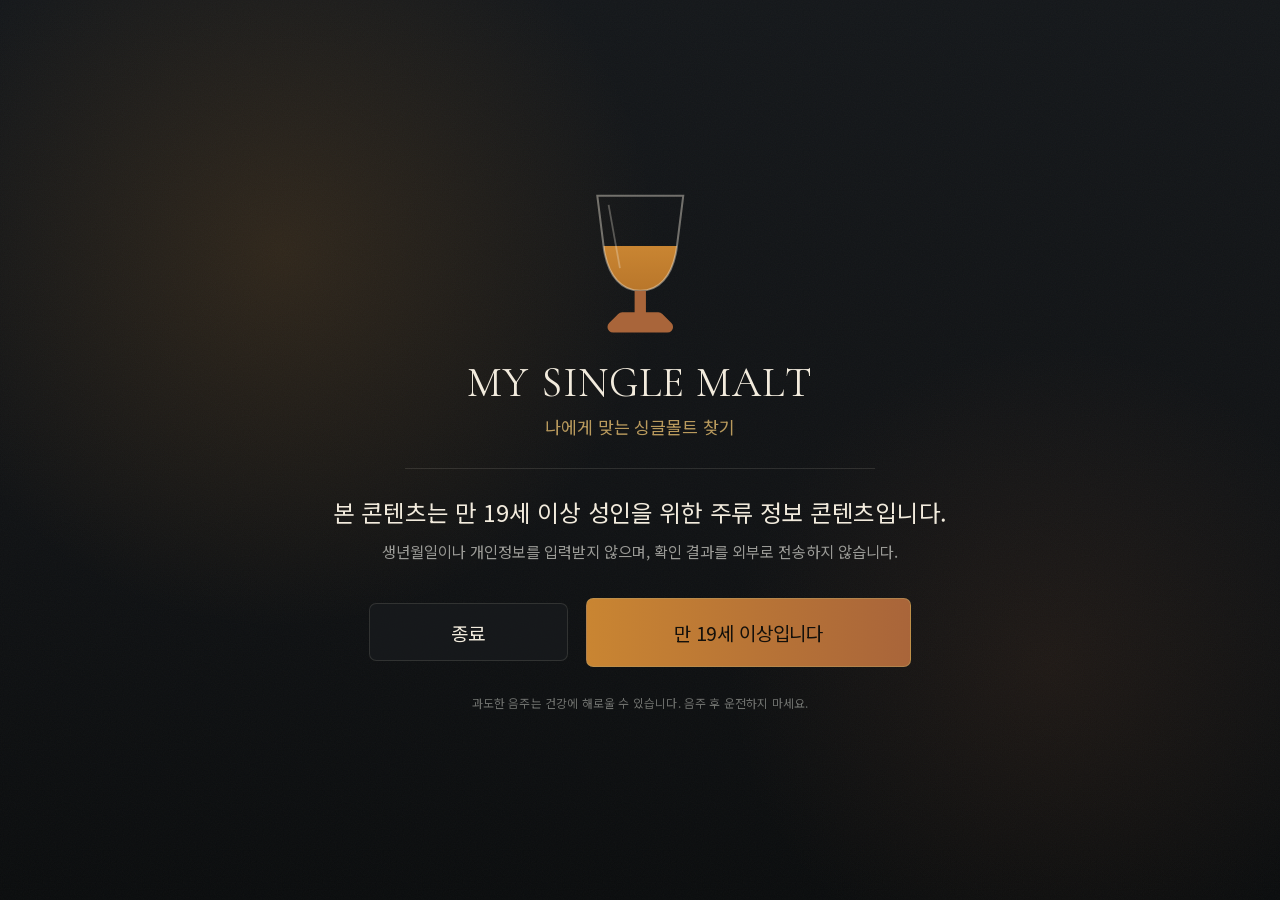
==== commit c60bfca0: "update web app" ====
--- a/standalone.html
+++ b/standalone.html
@@ -10,9 +10,6 @@
 <meta name="mobile-web-app-capable" content="yes">
 <meta name="apple-mobile-web-app-status-bar-style" content="black-translucent">
 <meta name="apple-mobile-web-app-title" content="나만의 싱글몰트">
-
-<link rel="apple-touch-icon" href="icons/icon-180.png">
-
 <style>
 /* =========================================================================
    나만의 싱글몰트 - 웹 / iPad
@@ -22,14 +19,14 @@
 
 @font-face {
   font-family: 'MSM Serif';
-  src: url('../fonts/display-serif.woff2') format('woff2');
+  src: url([data-uri]) format('woff2');
   font-weight: 100 900;
   font-style: normal;
   font-display: block;
 }
 @font-face {
   font-family: 'MSM Sans';
-  src: url('../fonts/body-sans.woff2') format('woff2');
+  src: url([data-uri]) format('woff2');
   font-weight: 100 900;
   font-style: normal;
   font-display: block;
@@ -436,6 +433,117 @@
 #s-guide .g-item.sel .ficon { color: var(--amber); }
 #s-guide .g-main { flex: 1 1 auto; min-width: 0; }
 
+/* =============================================================== 화면: 관리자 */
+#s-admin { height: 100%; }
+
+/* PIN 게이트 */
+.ad-gate { height: 100%; display: flex; align-items: center; justify-content: center; }
+.ad-gate-card {
+  width: calc(520 * var(--s));
+  padding: calc(44 * var(--s)) calc(40 * var(--s));
+  display: flex; flex-direction: column; align-items: center;
+}
+
+/* 골격 */
+.ad-wrap { height: 100%; display: flex; flex-direction: row; }
+.ad-rail {
+  flex: none; width: calc(320 * var(--s));
+  background: var(--surface);
+  border-right: 1px solid var(--hairline-warm);
+  padding: calc(32 * var(--s)) calc(24 * var(--s));
+}
+.ad-body {
+  flex: 1 1 auto; min-width: 0;
+  display: flex; flex-direction: column;
+  padding: calc(32 * var(--s)) calc(40 * var(--s));
+}
+.ad-page { flex: 1 1 auto; min-height: 0; }
+
+.ad-menu {
+  padding: calc(12 * var(--s)) calc(14 * var(--s));
+  border-radius: calc(8 * var(--s));
+  border-left: calc(3 * var(--s)) solid transparent;
+  cursor: pointer;
+}
+.ad-menu.on { background: rgba(201, 133, 50, 0.10); border-left-color: var(--amber); }
+
+/* 통계 */
+.ad-stats { display: grid; grid-template-columns: repeat(4, 1fr); gap: calc(14 * var(--s)); }
+.ad-stat { padding: calc(18 * var(--s)); }
+
+/* 목록 행 */
+.ad-list { display: flex; flex-direction: column; gap: calc(10 * var(--s)); }
+.ad-row {
+  display: flex; align-items: center; gap: calc(14 * var(--s));
+  padding: calc(14 * var(--s)) calc(18 * var(--s));
+}
+
+/* 토글 */
+.ad-toggle {
+  display: flex; align-items: center; gap: calc(12 * var(--s));
+  padding: calc(10 * var(--s)) 0; cursor: pointer;
+}
+.sw {
+  flex: none; width: calc(50 * var(--s)); height: calc(28 * var(--s));
+  border-radius: 999px; background: rgba(154, 154, 150, 0.28);
+  border: 1px solid var(--hairline-warm); position: relative;
+  transition: background 0.15s linear;
+}
+.sw > i {
+  position: absolute; top: calc(3 * var(--s)); left: calc(3 * var(--s));
+  width: calc(20 * var(--s)); height: calc(20 * var(--s));
+  border-radius: 999px; background: var(--ivory-dim);
+  transition: transform 0.15s ease-out;
+}
+.sw.on { background: rgba(201, 133, 50, 0.55); border-color: var(--amber); }
+.sw.on > i { background: var(--amber); transform: translateX(calc(22 * var(--s))); }
+.sw.dis { opacity: 0.35; }
+
+/* 스테퍼 */
+.ad-step { display: flex; align-items: center; gap: calc(12 * var(--s)); padding: calc(8 * var(--s)) 0; }
+.stepb {
+  flex: none; width: calc(46 * var(--s)); height: calc(46 * var(--s));
+  border-radius: calc(8 * var(--s));
+  background: var(--card); border: 1px solid var(--hairline-warm);
+  color: var(--ivory); font-family: inherit; cursor: pointer;
+}
+.stepb:active { background: var(--card-raised); }
+.stepv { min-width: calc(70 * var(--s)); text-align: center; }
+
+/* 입력 */
+.ad-field {
+  width: 100%;
+  padding: calc(14 * var(--s)) calc(18 * var(--s));
+  border-radius: calc(8 * var(--s));
+  background: var(--surface);
+  border: 1px solid var(--hairline-warm);
+  color: var(--ivory); font-family: inherit;
+  -webkit-user-select: text; user-select: text;
+}
+.ad-field::placeholder { color: var(--gray-dim); }
+.ad-field:focus { outline: none; border-color: rgba(185, 154, 93, 0.6); }
+
+/* 향미 편집 */
+.ad-fl-left { flex: none; width: calc(320 * var(--s)); }
+.ad-fl-item { padding: calc(12 * var(--s)) calc(14 * var(--s)); }
+.ad-fl-row { display: flex; align-items: center; gap: calc(6 * var(--s)); padding: calc(3 * var(--s)) 0; }
+.ad-fl-row .nm { width: calc(180 * var(--s)); flex: none; }
+.ad-fl-row .lv {
+  flex: none; width: calc(38 * var(--s)); height: calc(30 * var(--s));
+  display: flex; align-items: center; justify-content: center;
+  border-radius: calc(6 * var(--s));
+  background: var(--card); border: 1px solid var(--hairline-warm);
+  color: var(--gray-dim); font-size: calc(14 * var(--s)); cursor: pointer;
+}
+.ad-fl-row .lv.on { background: rgba(201, 133, 50, 0.22); border-color: var(--amber); color: var(--amber); }
+
+/* 가져오기 종류 */
+.ad-kind { padding: calc(18 * var(--s)); }
+
+/* 애니메이션 줄이기 */
+body.reduce-motion #ambient::before { animation: none; }
+body.reduce-motion * { transition: none !important; animation: none !important; }
+
 /* ------------------------------------------------------------- 세로 모드 */
 @media (orientation: portrait) {
   #s-idle .idle-body { flex-direction: column-reverse; justify-content: center; gap: calc(24 * var(--s)); }
@@ -460,10 +568,9 @@
 <body>
 <div id="ambient"></div>
 <div id="app"></div>
-<script>window.__MSM_DATA__={"brands":{"schemaVersion":1,"dataVersion":"202608071233","source":"scotch_single_malt_distillery_brand_master_2026.xlsx","dataAsOf":"2026-08-07","priceBands":[{"code":"A","label":"10만 원 미만","minKrw":0,"maxKrw":100000},{"code":"B","label":"10만~20만 원","minKrw":100000,"maxKrw":200000},{"code":"C","label":"20만~40만 원","minKrw":200000,"maxKrw":400000},{"code":"D","label":"40만 원 이상","minKrw":400000,"maxKrw":0},{"code":"X","label":"가격 정보 미확정","minKrw":0,"maxKrw":0}],"flavorFields":["smokeIntensity","peatMedicinal","peatEarthy","smokeAshy","smokeWoody","smokeMeaty","sweetness","honey","vanilla","caramelToffee","chocolateCoffee","freshOrchardFruit","citrus","stoneFruit","tropicalFruit","redFruit","driedFruit","floral","herbalGrassy","cerealMalty","nutty","creamy","sweetSpice","drySpice","oakTannin","coastalBriny","maritimeSeaweed","waxy","oily","body","alcoholIntensity","finishLength","complexity","dryness"],"caskFields":["exBourbon","olorosoSherry","pxSherry","port","redWine","whiteWine","rum","virginOak","toastedOak","mixedCask"],"useFields":["neatSuitability","waterSuitability","onTheRocksSuitability","highballSuitability","seafoodPairing","meatPairing","cheesePairing","dessertPairing","quietDrinkingSuitability","socialDrinkingSuitability","giftSuitability"],"stats":{"excelRows":162,"imported":162,"missing":0,"duplicateNormalizedNames":{},"errorRows":[{"row":152,"brand":"InchDairnie Single Malt (향후)","error":"출시 상태는 '출시'이나 브랜드명에 (향후)/(예정) 표기가 있어 추천 대상에서 제외하고 '출시 예정'으로 표시"}],"byStatus":{"정규 공식 브랜드 출시":111,"공식·한정 병입 중심":20,"자가 싱글몰트 숙성 중/미출시":23,"첫 자체 싱글몰트 출시/프리오더 단계":1,"소규모·한정 공식 병입":3,"2026년 신규 출시":1,"자가 싱글몰트 숙성 중":2,"생산 개시 보도·공식 목록 확인 필요":1},"byStatusCode":{"REGULAR_RELEASE":111,"OFFICIAL_LIMITED_FOCUS":20,"MATURING_UNRELEASED":23,"FIRST_RELEASE_PREORDER":1,"SMALL_BATCH_OFFICIAL":3,"NEW_2026":1,"MATURING":2,"PRODUCTION_UNCONFIRMED":1},"byRegion":{"아일라":13,"캠벨타운":5,"하이랜드":65,"스페이사이드":52,"로우랜드":27},"bySubregion":{"-":146,"아일랜즈(실무 구분)":16},"recommendable":134,"notRecommendable":28,"withFlavor":134,"needsFlavorResearch":28,"needsReview":59,"byConfidence":{"High":74,"Medium":29,"Low":59},"distilleries":149,"distilleryMasterRows":149,"generatedAt":"2026-08-07T12:33:16+09:00"},"brands":[{"id":"ardbeg-ardbeg","brandName":"Ardbeg","brandNameKo":"아드벡","normalizedBrandName":"ardbeg","distilleryName":"Ardbeg","distillerySlug":"ardbeg","officialRegion":"Islay","officialRegionKo":"아일라","practicalSubregion":"","releaseStatusRaw":"정규 공식 브랜드 출시","releaseStatus":"REGULAR_RELEASE","releaseStatusLabel":"출시","distributionStatus":"정규 공식 브랜드 출시","originalNote":"","listBasis":"SWA 2026 공식","verificationLevel":"증류소명=브랜드명 1차 정리","sourceUrl":"https://scotchwhisky.com/whiskypedia/distilleries-brands/","statusSourceUrl":"https://scotchwhisky.com/whiskypedia/distilleries-brands/","distillerySourceUrl":"https://www.scotch-whisky.org.uk/media/f2fm4u0u/list-of-current-operating-scotch-whisky-distilleries-for-public-website-april-2026.pdf","dataAsOf":"2026-08-07","excelRow":2,"recommendable":true,"adminVisible":true,"stockStatus":"unknown","koreaAvailability":"widelyAvailable","priceBand":"B","rarity":1,"popularity":5,"beginnerFriendly":1,"giftSuitability":4,"representativeExpression":"Ardbeg Ten Years Old","representativeAbv":46.0,"ageStatement":"10","imagePath":"","confidence":"High","confidenceFactor":1.0,"researchStatus":"curated","needsReview":false,"lastVerifiedAt":"2026-08-07","profileSourceUrl":"https://www.ardbeg.com/","archetype":"peat_heavy","flavor":{"smokeIntensity":5,"peatMedicinal":4,"peatEarthy":4,"smokeAshy":5,"smokeWoody":3,"smokeMeaty":3,"sweetness":2,"honey":2,"vanilla":2,"caramelToffee":2,"chocolateCoffee":3,"freshOrchardFruit":1,"citrus":4,"stoneFruit":1,"tropicalFruit":1,"redFruit":1,"driedFruit":1,"floral":1,"herbalGrassy":2,"cerealMalty":2,"nutty":2,"creamy":2,"sweetSpice":2,"drySpice":4,"oakTannin":3,"coastalBriny":4,"maritimeSeaweed":3,"waxy":2,"oily":4,"body":4,"alcoholIntensity":4,"finishLength":5,"complexity":5,"dryness":5},"cask":{"exBourbon":4,"olorosoSherry":2,"pxSherry":0,"port":0,"redWine":0,"whiteWine":0,"rum":0,"virginOak":0,"toastedOak":0,"mixedCask":2},"use":{"neatSuitability":5,"waterSuitability":4,"onTheRocksSuitability":2,"highballSuitability":3,"seafoodPairing":4,"meatPairing":5,"cheesePairing":4,"dessertPairing":2,"quietDrinkingSuitability":5,"socialDrinkingSuitability":2,"giftSuitability":4},"descriptionKo":"Ardbeg은(는) 아일라 지역 Ardbeg 증류소의 싱글몰트 브랜드입니다. 스모크, 숯과 재, 요오드·메디시널, 흙과 이끼 같은 피트 계열의 향미가 두드러지며, 묵직한 바디에 여운은 매우 길게 이어집니다. 스모크와 피트가 전면에 강하게 드러납니다.","descriptionEn":""},{"id":"ardnahoe-ardnahoe","brandName":"Ardnahoe","brandNameKo":"아드나호","normalizedBrandName":"ardnahoe","distilleryName":"Ardnahoe","distillerySlug":"ardnahoe","officialRegion":"Islay","officialRegionKo":"아일라","practicalSubregion":"","releaseStatusRaw":"정규 공식 브랜드 출시","releaseStatus":"REGULAR_RELEASE","releaseStatusLabel":"출시","distributionStatus":"정규 공식 브랜드 출시","originalNote":"","listBasis":"SWA 2026 공식","verificationLevel":"증류소명=브랜드명 1차 정리","sourceUrl":"https://scotchwhisky.com/whiskypedia/distilleries-brands/","statusSourceUrl":"https://scotchwhisky.com/whiskypedia/distilleries-brands/","distillerySourceUrl":"https://www.scotch-whisky.org.uk/media/f2fm4u0u/list-of-current-operating-scotch-whisky-distilleries-for-public-website-april-2026.pdf","dataAsOf":"2026-08-07","excelRow":3,"recommendable":true,"adminVisible":true,"stockStatus":"unknown","koreaAvailability":"limited","priceBand":"C","rarity":3,"popularity":2,"beginnerFriendly":1,"giftSuitability":3,"representativeExpression":"Ardnahoe Inaugural Release","representativeAbv":50.0,"ageStatement":"","imagePath":"","confidence":"Medium","confidenceFactor":0.92,"researchStatus":"curated","needsReview":false,"lastVerifiedAt":"2026-08-07","profileSourceUrl":"https://ardnahoedistillery.com/","archetype":"peat_heavy","flavor":{"smokeIntensity":5,"peatMedicinal":3,"peatEarthy":4,"smokeAshy":3,"smokeWoody":3,"smokeMeaty":3,"sweetness":2,"honey":2,"vanilla":2,"caramelToffee":2,"chocolateCoffee":2,"freshOrchardFruit":3,"citrus":3,"stoneFruit":1,"tropicalFruit":1,"redFruit":1,"driedFruit":1,"floral":1,"herbalGrassy":2,"cerealMalty":2,"nutty":2,"creamy":2,"sweetSpice":2,"drySpice":4,"oakTannin":3,"coastalBriny":5,"maritimeSeaweed":3,"waxy":2,"oily":4,"body":4,"alcoholIntensity":4,"finishLength":5,"complexity":4,"dryness":4},"cask":{"exBourbon":4,"olorosoSherry":2,"pxSherry":0,"port":0,"redWine":0,"whiteWine":0,"rum":0,"virginOak":0,"toastedOak":0,"mixedCask":2},"use":{"neatSuitability":5,"waterSuitability":4,"onTheRocksSuitability":2,"highballSuitability":3,"seafoodPairing":4,"meatPairing":5,"cheesePairing":4,"dessertPairing":2,"quietDrinkingSuitability":5,"socialDrinkingSuitability":2,"giftSuitability":4},"descriptionKo":"Ardnahoe은(는) 아일라 지역 Ardnahoe 증류소의 싱글몰트 브랜드입니다. 스모크, 바다의 짭조름함, 흙과 이끼 같은 피트, 드라이한 향신료 계열의 향미가 두드러지며, 묵직한 바디에 여운은 매우 길게 이어집니다. 스모크와 피트가 전면에 강하게 드러납니다. 제품별로 캐스크와 향미 차이가 있어 브랜드의 대표적인 성향을 기준으로 정리했습니다.","descriptionEn":""},{"id":"bowmore-bowmore","brandName":"Bowmore","brandNameKo":"보모어","normalizedBrandName":"bowmore","distilleryName":"Bowmore","distillerySlug":"bowmore","officialRegion":"Islay","officialRegionKo":"아일라","practicalSubregion":"","releaseStatusRaw":"정규 공식 브랜드 출시","releaseStatus":"REGULAR_RELEASE","releaseStatusLabel":"출시","distributionStatus":"정규 공식 브랜드 출시","originalNote":"","listBasis":"SWA 2026 공식","verificationLevel":"증류소명=브랜드명 1차 정리","sourceUrl":"https://scotchwhisky.com/whiskypedia/distilleries-brands/","statusSourceUrl":"https://scotchwhisky.com/whiskypedia/distilleries-brands/","distillerySourceUrl":"https://www.scotch-whisky.org.uk/media/f2fm4u0u/list-of-current-operating-scotch-whisky-distilleries-for-public-website-april-2026.pdf","dataAsOf":"2026-08-07","excelRow":4,"recommendable":true,"adminVisible":true,"stockStatus":"unknown","koreaAvailability":"widelyAvailable","priceBand":"B","rarity":1,"popularity":5,"beginnerFriendly":3,"giftSuitability":4,"representativeExpression":"Bowmore 12 Year Old","representativeAbv":40.0,"ageStatement":"12","imagePath":"","confidence":"High","confidenceFactor":1.0,"researchStatus":"curated","needsReview":false,"lastVerifiedAt":"2026-08-07","profileSourceUrl":"https://www.bowmore.com/","archetype":"smoky_medium","flavor":{"smokeIntensity":3,"peatMedicinal":2,"peatEarthy":2,"smokeAshy":2,"smokeWoody":2,"smokeMeaty":2,"sweetness":3,"honey":3,"vanilla":2,"caramelToffee":2,"chocolateCoffee":2,"freshOrchardFruit":2,"citrus":3,"stoneFruit":2,"tropicalFruit":3,"redFruit":2,"driedFruit":3,"floral":3,"herbalGrassy":2,"cerealMalty":3,"nutty":2,"creamy":2,"sweetSpice":2,"drySpice":3,"oakTannin":3,"coastalBriny":4,"maritimeSeaweed":3,"waxy":2,"oily":3,"body":3,"alcoholIntensity":3,"finishLength":4,"complexity":4,"dryness":3},"cask":{"exBourbon":4,"olorosoSherry":3,"pxSherry":0,"port":0,"redWine":0,"whiteWine":0,"rum":0,"virginOak":0,"toastedOak":0,"mixedCask":3},"use":{"neatSuitability":5,"waterSuitability":4,"onTheRocksSuitability":3,"highballSuitability":4,"seafoodPairing":4,"meatPairing":4,"cheesePairing":4,"dessertPairing":2,"quietDrinkingSuitability":4,"socialDrinkingSuitability":3,"giftSuitability":4},"descriptionKo":"Bowmore은(는) 아일라 지역 Bowmore 증류소의 싱글몰트 브랜드입니다. 바다의 짭조름함 계열의 향미가 두드러지며, 중간 정도의 바디에 여운은 길게 이어집니다. 스모크가 분명하게 드러나지만 다른 향미와 균형을 이룹니다.","descriptionEn":""},{"id":"bruichladdich-bruichladdich","brandName":"Bruichladdich","brandNameKo":"브룩라디","normalizedBrandName":"bruichladdich","distilleryName":"Bruichladdich","distillerySlug":"bruichladdich","officialRegion":"Islay","officialRegionKo":"아일라","practicalSubregion":"","releaseStatusRaw":"정규 공식 브랜드 출시","releaseStatus":"REGULAR_RELEASE","releaseStatusLabel":"출시","distributionStatus":"정규 공식 브랜드 출시","originalNote":"","listBasis":"SWA 2026 공식","verificationLevel":"공식 브랜드/증류소 페이지 확인","sourceUrl":"https://www.bruichladdich.com/pages/faqs","statusSourceUrl":"https://www.bruichladdich.com/pages/faqs","distillerySourceUrl":"https://www.scotch-whisky.org.uk/media/f2fm4u0u/list-of-current-operating-scotch-whisky-distilleries-for-public-website-april-2026.pdf","dataAsOf":"2026-08-07","excelRow":5,"recommendable":true,"adminVisible":true,"stockStatus":"unknown","koreaAvailability":"available","priceBand":"B","rarity":2,"popularity":4,"beginnerFriendly":3,"giftSuitability":4,"representativeExpression":"Bruichladdich The Classic Laddie","representativeAbv":50.0,"ageStatement":"","imagePath":"","confidence":"High","confidenceFactor":1.0,"researchStatus":"curated","needsReview":false,"lastVerifiedAt":"2026-08-07","profileSourceUrl":"https://www.bruichladdich.com/","archetype":"light_floral","flavor":{"smokeIntensity":0,"peatMedicinal":0,"peatEarthy":0,"smokeAshy":0,"smokeWoody":0,"smokeMeaty":0,"sweetness":2,"honey":3,"vanilla":3,"caramelToffee":2,"chocolateCoffee":1,"freshOrchardFruit":4,"citrus":4,"stoneFruit":2,"tropicalFruit":1,"redFruit":1,"driedFruit":1,"floral":4,"herbalGrassy":3,"cerealMalty":4,"nutty":2,"creamy":3,"sweetSpice":1,"drySpice":1,"oakTannin":2,"coastalBriny":4,"maritimeSeaweed":0,"waxy":1,"oily":1,"body":3,"alcoholIntensity":3,"finishLength":3,"complexity":4,"dryness":3},"cask":{"exBourbon":4,"olorosoSherry":2,"pxSherry":0,"port":0,"redWine":2,"whiteWine":2,"rum":0,"virginOak":0,"toastedOak":1,"mixedCask":4},"use":{"neatSuitability":4,"waterSuitability":3,"onTheRocksSuitability":4,"highballSuitability":5,"seafoodPairing":4,"meatPairing":2,"cheesePairing":3,"dessertPairing":3,"quietDrinkingSuitability":3,"socialDrinkingSuitability":4,"giftSuitability":3},"descriptionKo":"Bruichladdich은(는) 아일라 지역 Bruichladdich 증류소의 싱글몰트 브랜드입니다. 사과와 배, 감귤, 꽃, 곡물과 몰트 계열의 향미가 두드러지며, 중간 정도의 바디에 여운은 중간 길이로 이어집니다. 스모크는 거의 느껴지지 않습니다.","descriptionEn":""},{"id":"bruichladdich-port-charlotte","brandName":"Port Charlotte","brandNameKo":"포트 샬롯","normalizedBrandName":"portcharlotte","distilleryName":"Bruichladdich","distillerySlug":"bruichladdich","officialRegion":"Islay","officialRegionKo":"아일라","practicalSubregion":"","releaseStatusRaw":"정규 공식 브랜드 출시","releaseStatus":"REGULAR_RELEASE","releaseStatusLabel":"출시","distributionStatus":"정규 공식 브랜드 출시","originalNote":"","listBasis":"SWA 2026 공식","verificationLevel":"공식 브랜드/증류소 페이지 확인","sourceUrl":"https://www.bruichladdich.com/pages/faqs","statusSourceUrl":"https://www.bruichladdich.com/pages/faqs","distillerySourceUrl":"https://www.scotch-whisky.org.uk/media/f2fm4u0u/list-of-current-operating-scotch-whisky-distilleries-for-public-website-april-2026.pdf","dataAsOf":"2026-08-07","excelRow":6,"recommendable":true,"adminVisible":true,"stockStatus":"unknown","koreaAvailability":"available","priceBand":"C","rarity":2,"popularity":4,"beginnerFriendly":1,"giftSuitability":4,"representativeExpression":"Port Charlotte 10","representativeAbv":50.0,"ageStatement":"10","imagePath":"","confidence":"High","confidenceFactor":1.0,"researchStatus":"curated","needsReview":false,"lastVerifiedAt":"2026-08-07","profileSourceUrl":"https://www.bruichladdich.com/","archetype":"peat_heavy","flavor":{"smokeIntensity":5,"peatMedicinal":3,"peatEarthy":5,"smokeAshy":4,"smokeWoody":3,"smokeMeaty":4,"sweetness":2,"honey":2,"vanilla":2,"caramelToffee":3,"chocolateCoffee":2,"freshOrchardFruit":1,"citrus":3,"stoneFruit":1,"tropicalFruit":1,"redFruit":1,"driedFruit":1,"floral":1,"herbalGrassy":2,"cerealMalty":2,"nutty":2,"creamy":2,"sweetSpice":2,"drySpice":4,"oakTannin":3,"coastalBriny":4,"maritimeSeaweed":3,"waxy":2,"oily":4,"body":4,"alcoholIntensity":4,"finishLength":5,"complexity":4,"dryness":4},"cask":{"exBourbon":4,"olorosoSherry":2,"pxSherry":0,"port":0,"redWine":0,"whiteWine":0,"rum":0,"virginOak":0,"toastedOak":0,"mixedCask":2},"use":{"neatSuitability":5,"waterSuitability":4,"onTheRocksSuitability":2,"highballSuitability":3,"seafoodPairing":4,"meatPairing":5,"cheesePairing":4,"dessertPairing":2,"quietDrinkingSuitability":5,"socialDrinkingSuitability":2,"giftSuitability":4},"descriptionKo":"Port Charlotte은(는) 아일라 지역 Bruichladdich 증류소의 싱글몰트 브랜드입니다. 스모크, 흙과 이끼 같은 피트, 숯과 재, 훈제 고기 계열의 향미가 두드러지며, 묵직한 바디에 여운은 매우 길게 이어집니다. 스모크와 피트가 전면에 강하게 드러납니다.","descriptionEn":""},{"id":"bruichladdich-octomore","brandName":"Octomore","brandNameKo":"옥토모어","normalizedBrandName":"octomore","distilleryName":"Bruichladdich","distillerySlug":"bruichladdich","officialRegion":"Islay","officialRegionKo":"아일라","practicalSubregion":"","releaseStatusRaw":"정규 공식 브랜드 출시","releaseStatus":"REGULAR_RELEASE","releaseStatusLabel":"출시","distributionStatus":"정규 공식 브랜드 출시","originalNote":"","listBasis":"SWA 2026 공식","verificationLevel":"공식 브랜드/증류소 페이지 확인","sourceUrl":"https://www.bruichladdich.com/pages/faqs","statusSourceUrl":"https://www.bruichladdich.com/pages/faqs","distillerySourceUrl":"https://www.scotch-whisky.org.uk/media/f2fm4u0u/list-of-current-operating-scotch-whisky-distilleries-for-public-website-april-2026.pdf","dataAsOf":"2026-08-07","excelRow":7,"recommendable":true,"adminVisible":true,"stockStatus":"unknown","koreaAvailability":"limited","priceBand":"D","rarity":4,"popularity":4,"beginnerFriendly":0,"giftSuitability":4,"representativeExpression":"Octomore (annual release series)","representativeAbv":59.0,"ageStatement":"5","imagePath":"","confidence":"Medium","confidenceFactor":0.92,"researchStatus":"curated","needsReview":false,"lastVerifiedAt":"2026-08-07","profileSourceUrl":"https://www.bruichladdich.com/","archetype":"peat_heavy","flavor":{"smokeIntensity":5,"peatMedicinal":3,"peatEarthy":5,"smokeAshy":5,"smokeWoody":3,"smokeMeaty":3,"sweetness":2,"honey":2,"vanilla":2,"caramelToffee":2,"chocolateCoffee":2,"freshOrchardFruit":1,"citrus":3,"stoneFruit":1,"tropicalFruit":1,"redFruit":1,"driedFruit":1,"floral":1,"herbalGrassy":2,"cerealMalty":2,"nutty":2,"creamy":2,"sweetSpice":2,"drySpice":4,"oakTannin":4,"coastalBriny":4,"maritimeSeaweed":3,"waxy":2,"oily":4,"body":5,"alcoholIntensity":5,"finishLength":5,"complexity":5,"dryness":4},"cask":{"exBourbon":4,"olorosoSherry":3,"pxSherry":0,"port":0,"redWine":3,"whiteWine":0,"rum":0,"virginOak":0,"toastedOak":0,"mixedCask":4},"use":{"neatSuitability":5,"waterSuitability":4,"onTheRocksSuitability":2,"highballSuitability":3,"seafoodPairing":4,"meatPairing":5,"cheesePairing":4,"dessertPairing":2,"quietDrinkingSuitability":5,"socialDrinkingSuitability":2,"giftSuitability":4},"descriptionKo":"Octomore은(는) 아일라 지역 Bruichladdich 증류소의 싱글몰트 브랜드입니다. 스모크, 흙과 이끼 같은 피트, 숯과 재, 드라이한 향신료 계열의 향미가 두드러지며, 매우 묵직한 바디에 여운은 매우 길게 이어집니다. 스모크와 피트가 전면에 강하게 드러납니다. 제품별로 캐스크와 향미 차이가 있어 브랜드의 대표적인 성향을 기준으로 정리했습니다.","descriptionEn":""},{"id":"bunnahabhain-bunnahabhain","brandName":"Bunnahabhain","brandNameKo":"부나하벤","normalizedBrandName":"bunnahabhain","distilleryName":"Bunnahabhain","distillerySlug":"bunnahabhain","officialRegion":"Islay","officialRegionKo":"아일라","practicalSubregion":"","releaseStatusRaw":"정규 공식 브랜드 출시","releaseStatus":"REGULAR_RELEASE","releaseStatusLabel":"출시","distributionStatus":"정규 공식 브랜드 출시","originalNote":"","listBasis":"SWA 2026 공식","verificationLevel":"증류소명=브랜드명 1차 정리","sourceUrl":"https://scotchwhisky.com/whiskypedia/distilleries-brands/","statusSourceUrl":"https://scotchwhisky.com/whiskypedia/distilleries-brands/","distillerySourceUrl":"https://www.scotch-whisky.org.uk/media/f2fm4u0u/list-of-current-operating-scotch-whisky-distilleries-for-public-website-april-2026.pdf","dataAsOf":"2026-08-07","excelRow":8,"recommendable":true,"adminVisible":true,"stockStatus":"unknown","koreaAvailability":"available","priceBand":"B","rarity":2,"popularity":4,"beginnerFriendly":3,"giftSuitability":4,"representativeExpression":"Bunnahabhain 12 Year Old","representativeAbv":46.3,"ageStatement":"12","imagePath":"","confidence":"High","confidenceFactor":1.0,"researchStatus":"curated","needsReview":false,"lastVerifiedAt":"2026-08-07","profileSourceUrl":"https://bunnahabhain.com/","archetype":"sherry_rich","flavor":{"smokeIntensity":1,"peatMedicinal":0,"peatEarthy":0,"smokeAshy":0,"smokeWoody":0,"smokeMeaty":0,"sweetness":4,"honey":3,"vanilla":2,"caramelToffee":4,"chocolateCoffee":3,"freshOrchardFruit":2,"citrus":2,"stoneFruit":2,"tropicalFruit":1,"redFruit":3,"driedFruit":4,"floral":1,"herbalGrassy":1,"cerealMalty":2,"nutty":4,"creamy":3,"sweetSpice":4,"drySpice":2,"oakTannin":3,"coastalBriny":4,"maritimeSeaweed":2,"waxy":1,"oily":3,"body":4,"alcoholIntensity":3,"finishLength":4,"complexity":4,"dryness":3},"cask":{"exBourbon":2,"olorosoSherry":5,"pxSherry":3,"port":1,"redWine":1,"whiteWine":0,"rum":0,"virginOak":0,"toastedOak":2,"mixedCask":2},"use":{"neatSuitability":5,"waterSuitability":3,"onTheRocksSuitability":2,"highballSuitability":1,"seafoodPairing":1,"meatPairing":4,"cheesePairing":4,"dessertPairing":5,"quietDrinkingSuitability":5,"socialDrinkingSuitability":3,"giftSuitability":5},"descriptionKo":"Bunnahabhain은(는) 아일라 지역 Bunnahabhain 증류소의 싱글몰트 브랜드입니다. 단맛, 캐러멜과 토피, 건과일, 견과 계열의 향미가 두드러지며, 묵직한 바디에 여운은 길게 이어집니다. 스모크는 은은한 수준으로 배경에 머무릅니다.","descriptionEn":""},{"id":"caol-ila-caol-ila","brandName":"Caol Ila","brandNameKo":"쿨일라","normalizedBrandName":"caolila","distilleryName":"Caol Ila","distillerySlug":"caol-ila","officialRegion":"Islay","officialRegionKo":"아일라","practicalSubregion":"","releaseStatusRaw":"정규 공식 브랜드 출시","releaseStatus":"REGULAR_RELEASE","releaseStatusLabel":"출시","distributionStatus":"정규 공식 브랜드 출시","originalNote":"","listBasis":"SWA 2026 공식","verificationLevel":"증류소명=브랜드명 1차 정리","sourceUrl":"https://scotchwhisky.com/whiskypedia/distilleries-brands/","statusSourceUrl":"https://scotchwhisky.com/whiskypedia/distilleries-brands/","distillerySourceUrl":"https://www.scotch-whisky.org.uk/media/f2fm4u0u/list-of-current-operating-scotch-whisky-distilleries-for-public-website-april-2026.pdf","dataAsOf":"2026-08-07","excelRow":9,"recommendable":true,"adminVisible":true,"stockStatus":"unknown","koreaAvailability":"widelyAvailable","priceBand":"B","rarity":1,"popularity":4,"beginnerFriendly":2,"giftSuitability":4,"representativeExpression":"Caol Ila 12 Year Old","representativeAbv":43.0,"ageStatement":"12","imagePath":"","confidence":"High","confidenceFactor":1.0,"researchStatus":"curated","needsReview":false,"lastVerifiedAt":"2026-08-07","profileSourceUrl":"https://www.malts.com/en-row/distilleries/caol-ila","archetype":"peat_heavy","flavor":{"smokeIntensity":4,"peatMedicinal":3,"peatEarthy":4,"smokeAshy":4,"smokeWoody":3,"smokeMeaty":3,"sweetness":2,"honey":2,"vanilla":2,"caramelToffee":2,"chocolateCoffee":2,"freshOrchardFruit":1,"citrus":3,"stoneFruit":1,"tropicalFruit":1,"redFruit":1,"driedFruit":1,"floral":1,"herbalGrassy":2,"cerealMalty":2,"nutty":2,"creamy":2,"sweetSpice":2,"drySpice":4,"oakTannin":3,"coastalBriny":5,"maritimeSeaweed":4,"waxy":2,"oily":4,"body":3,"alcoholIntensity":4,"finishLength":5,"complexity":4,"dryness":4},"cask":{"exBourbon":4,"olorosoSherry":2,"pxSherry":0,"port":0,"redWine":0,"whiteWine":0,"rum":0,"virginOak":0,"toastedOak":0,"mixedCask":2},"use":{"neatSuitability":5,"waterSuitability":4,"onTheRocksSuitability":2,"highballSuitability":3,"seafoodPairing":4,"meatPairing":5,"cheesePairing":4,"dessertPairing":2,"quietDrinkingSuitability":5,"socialDrinkingSuitability":2,"giftSuitability":4},"descriptionKo":"Caol Ila은(는) 아일라 지역 Caol Ila 증류소의 싱글몰트 브랜드입니다. 바다의 짭조름함, 스모크, 흙과 이끼 같은 피트, 숯과 재 계열의 향미가 두드러지며, 중간 정도의 바디에 여운은 매우 길게 이어집니다. 스모크와 피트가 전면에 강하게 드러납니다.","descriptionEn":""},{"id":"kilchoman-kilchoman","brandName":"Kilchoman","brandNameKo":"킬호만","normalizedBrandName":"kilchoman","distilleryName":"Kilchoman","distillerySlug":"kilchoman","officialRegion":"Islay","officialRegionKo":"아일라","practicalSubregion":"","releaseStatusRaw":"정규 공식 브랜드 출시","releaseStatus":"REGULAR_RELEASE","releaseStatusLabel":"출시","distributionStatus":"정규 공식 브랜드 출시","originalNote":"","listBasis":"SWA 2026 공식","verificationLevel":"증류소명=브랜드명 1차 정리","sourceUrl":"https://scotchwhisky.com/whiskypedia/distilleries-brands/","statusSourceUrl":"https://scotchwhisky.com/whiskypedia/distilleries-brands/","distillerySourceUrl":"https://www.scotch-whisky.org.uk/media/f2fm4u0u/list-of-current-operating-scotch-whisky-distilleries-for-public-website-april-2026.pdf","dataAsOf":"2026-08-07","excelRow":10,"recommendable":true,"adminVisible":true,"stockStatus":"unknown","koreaAvailability":"available","priceBand":"B","rarity":2,"popularity":3,"beginnerFriendly":2,"giftSuitability":4,"representativeExpression":"Kilchoman Machir Bay","representativeAbv":46.0,"ageStatement":"","imagePath":"","confidence":"High","confidenceFactor":1.0,"researchStatus":"curated","needsReview":false,"lastVerifiedAt":"2026-08-07","profileSourceUrl":"https://kilchomandistillery.com/","archetype":"peat_heavy","flavor":{"smokeIntensity":4,"peatMedicinal":3,"peatEarthy":4,"smokeAshy":4,"smokeWoody":3,"smokeMeaty":3,"sweetness":2,"honey":2,"vanilla":3,"caramelToffee":2,"chocolateCoffee":2,"freshOrchardFruit":1,"citrus":4,"stoneFruit":1,"tropicalFruit":1,"redFruit":1,"driedFruit":1,"floral":1,"herbalGrassy":2,"cerealMalty":2,"nutty":2,"creamy":3,"sweetSpice":2,"drySpice":4,"oakTannin":3,"coastalBriny":4,"maritimeSeaweed":3,"waxy":2,"oily":4,"body":4,"alcoholIntensity":4,"finishLength":5,"complexity":4,"dryness":4},"cask":{"exBourbon":4,"olorosoSherry":2,"pxSherry":0,"port":0,"redWine":0,"whiteWine":0,"rum":0,"virginOak":0,"toastedOak":0,"mixedCask":2},"use":{"neatSuitability":5,"waterSuitability":4,"onTheRocksSuitability":2,"highballSuitability":3,"seafoodPairing":4,"meatPairing":5,"cheesePairing":4,"dessertPairing":2,"quietDrinkingSuitability":5,"socialDrinkingSuitability":2,"giftSuitability":4},"descriptionKo":"Kilchoman은(는) 아일라 지역 Kilchoman 증류소의 싱글몰트 브랜드입니다. 스모크, 흙과 이끼 같은 피트, 숯과 재, 감귤 계열의 향미가 두드러지며, 묵직한 바디에 여운은 매우 길게 이어집니다. 스모크와 피트가 전면에 강하게 드러납니다.","descriptionEn":""},{"id":"lagavulin-lagavulin","brandName":"Lagavulin","brandNameKo":"라가불린","normalizedBrandName":"lagavulin","distilleryName":"Lagavulin","distillerySlug":"lagavulin","officialRegion":"Islay","officialRegionKo":"아일라","practicalSubregion":"","releaseStatusRaw":"정규 공식 브랜드 출시","releaseStatus":"REGULAR_RELEASE","releaseStatusLabel":"출시","distributionStatus":"정규 공식 브랜드 출시","originalNote":"","listBasis":"SWA 2026 공식","verificationLevel":"증류소명=브랜드명 1차 정리","sourceUrl":"https://scotchwhisky.com/whiskypedia/distilleries-brands/","statusSourceUrl":"https://scotchwhisky.com/whiskypedia/distilleries-brands/","distillerySourceUrl":"https://www.scotch-whisky.org.uk/media/f2fm4u0u/list-of-current-operating-scotch-whisky-distilleries-for-public-website-april-2026.pdf","dataAsOf":"2026-08-07","excelRow":11,"recommendable":true,"adminVisible":true,"stockStatus":"unknown","koreaAvailability":"widelyAvailable","priceBand":"C","rarity":2,"popularity":5,"beginnerFriendly":2,"giftSuitability":5,"representativeExpression":"Lagavulin 16 Year Old","representativeAbv":43.0,"ageStatement":"16","imagePath":"","confidence":"High","confidenceFactor":1.0,"researchStatus":"curated","needsReview":false,"lastVerifiedAt":"2026-08-07","profileSourceUrl":"https://www.malts.com/en-row/distilleries/lagavulin","archetype":"peat_heavy","flavor":{"smokeIntensity":5,"peatMedicinal":4,"peatEarthy":4,"smokeAshy":4,"smokeWoody":4,"smokeMeaty":3,"sweetness":3,"honey":2,"vanilla":2,"caramelToffee":3,"chocolateCoffee":2,"freshOrchardFruit":1,"citrus":3,"stoneFruit":1,"tropicalFruit":1,"redFruit":1,"driedFruit":3,"floral":1,"herbalGrassy":2,"cerealMalty":2,"nutty":2,"creamy":2,"sweetSpice":2,"drySpice":4,"oakTannin":3,"coastalBriny":4,"maritimeSeaweed":3,"waxy":2,"oily":4,"body":5,"alcoholIntensity":4,"finishLength":5,"complexity":5,"dryness":4},"cask":{"exBourbon":3,"olorosoSherry":3,"pxSherry":2,"port":0,"redWine":0,"whiteWine":0,"rum":0,"virginOak":0,"toastedOak":0,"mixedCask":2},"use":{"neatSuitability":5,"waterSuitability":4,"onTheRocksSuitability":2,"highballSuitability":3,"seafoodPairing":4,"meatPairing":5,"cheesePairing":4,"dessertPairing":2,"quietDrinkingSuitability":5,"socialDrinkingSuitability":2,"giftSuitability":4},"descriptionKo":"Lagavulin은(는) 아일라 지역 Lagavulin 증류소의 싱글몰트 브랜드입니다. 스모크, 요오드·메디시널, 흙과 이끼 같은 피트, 숯과 재 계열의 향미가 두드러지며, 매우 묵직한 바디에 여운은 매우 길게 이어집니다. 스모크와 피트가 전면에 강하게 드러납니다.","descriptionEn":""},{"id":"laphroaig-laphroaig","brandName":"Laphroaig","brandNameKo":"라프로익","normalizedBrandName":"laphroaig","distilleryName":"Laphroaig","distillerySlug":"laphroaig","officialRegion":"Islay","officialRegionKo":"아일라","practicalSubregion":"","releaseStatusRaw":"정규 공식 브랜드 출시","releaseStatus":"REGULAR_RELEASE","releaseStatusLabel":"출시","distributionStatus":"정규 공식 브랜드 출시","originalNote":"","listBasis":"SWA 2026 공식","verificationLevel":"증류소명=브랜드명 1차 정리","sourceUrl":"https://scotchwhisky.com/whiskypedia/distilleries-brands/","statusSourceUrl":"https://scotchwhisky.com/whiskypedia/distilleries-brands/","distillerySourceUrl":"https://www.scotch-whisky.org.uk/media/f2fm4u0u/list-of-current-operating-scotch-whisky-distilleries-for-public-website-april-2026.pdf","dataAsOf":"2026-08-07","excelRow":12,"recommendable":true,"adminVisible":true,"stockStatus":"unknown","koreaAvailability":"widelyAvailable","priceBand":"B","rarity":1,"popularity":5,"beginnerFriendly":1,"giftSuitability":4,"representativeExpression":"Laphroaig 10 Year Old","representativeAbv":40.0,"ageStatement":"10","imagePath":"","confidence":"High","confidenceFactor":1.0,"researchStatus":"curated","needsReview":false,"lastVerifiedAt":"2026-08-07","profileSourceUrl":"https://www.laphroaig.com/","archetype":"peat_medicinal","flavor":{"smokeIntensity":5,"peatMedicinal":5,"peatEarthy":4,"smokeAshy":5,"smokeWoody":3,"smokeMeaty":3,"sweetness":2,"honey":2,"vanilla":2,"caramelToffee":2,"chocolateCoffee":1,"freshOrchardFruit":1,"citrus":2,"stoneFruit":1,"tropicalFruit":1,"redFruit":1,"driedFruit":1,"floral":1,"herbalGrassy":1,"cerealMalty":2,"nutty":2,"creamy":2,"sweetSpice":2,"drySpice":4,"oakTannin":3,"coastalBriny":5,"maritimeSeaweed":5,"waxy":2,"oily":4,"body":4,"alcoholIntensity":4,"finishLength":5,"complexity":4,"dryness":5},"cask":{"exBourbon":5,"olorosoSherry":1,"pxSherry":0,"port":0,"redWine":0,"whiteWine":0,"rum":0,"virginOak":0,"toastedOak":0,"mixedCask":1},"use":{"neatSuitability":5,"waterSuitability":4,"onTheRocksSuitability":2,"highballSuitability":3,"seafoodPairing":5,"meatPairing":5,"cheesePairing":4,"dessertPairing":1,"quietDrinkingSuitability":5,"socialDrinkingSuitability":2,"giftSuitability":3},"descriptionKo":"Laphroaig은(는) 아일라 지역 Laphroaig 증류소의 싱글몰트 브랜드입니다. 스모크, 요오드·메디시널, 숯과 재, 바다의 짭조름함 계열의 향미가 두드러지며, 묵직한 바디에 여운은 매우 길게 이어집니다. 스모크와 피트가 전면에 강하게 드러납니다.","descriptionEn":""},{"id":"port-ellen-port-ellen","brandName":"Port Ellen","brandNameKo":"포트 엘런","normalizedBrandName":"portellen","distilleryName":"Port Ellen","distillerySlug":"port-ellen","officialRegion":"Islay","officialRegionKo":"아일라","practicalSubregion":"","releaseStatusRaw":"공식·한정 병입 중심","releaseStatus":"OFFICIAL_LIMITED_FOCUS","releaseStatusLabel":"한정 출시","distributionStatus":"공식·한정 병입 중심","originalNote":"재가동 증류소의 신원액은 숙성 중이며, 현재 공식 병입은 주로 폐쇄 전 구원액 기반.","listBasis":"SWA 2026 공식","verificationLevel":"공식·독립병입 구분 재확인 권장","sourceUrl":"https://scotchwhisky.com/whiskypedia/distilleries-brands/","statusSourceUrl":"https://scotchwhisky.com/whiskypedia/distilleries-brands/","distillerySourceUrl":"https://www.scotch-whisky.org.uk/media/f2fm4u0u/list-of-current-operating-scotch-whisky-distilleries-for-public-website-april-2026.pdf","dataAsOf":"2026-08-07","excelRow":13,"recommendable":true,"adminVisible":true,"stockStatus":"unknown","koreaAvailability":"rare","priceBand":"D","rarity":5,"popularity":4,"beginnerFriendly":0,"giftSuitability":3,"representativeExpression":"","representativeAbv":null,"ageStatement":"","imagePath":"","confidence":"Low","confidenceFactor":0.78,"researchStatus":"curated","needsReview":true,"lastVerifiedAt":"2026-08-07","profileSourceUrl":"https://scotchwhisky.com/whiskypedia/distilleries-brands/","archetype":"peat_heavy","flavor":{"smokeIntensity":4,"peatMedicinal":4,"peatEarthy":4,"smokeAshy":4,"smokeWoody":3,"smokeMeaty":3,"sweetness":2,"honey":2,"vanilla":2,"caramelToffee":2,"chocolateCoffee":2,"freshOrchardFruit":1,"citrus":3,"stoneFruit":1,"tropicalFruit":3,"redFruit":1,"driedFruit":1,"floral":1,"herbalGrassy":2,"cerealMalty":2,"nutty":2,"creamy":2,"sweetSpice":2,"drySpice":4,"oakTannin":4,"coastalBriny":5,"maritimeSeaweed":3,"waxy":4,"oily":4,"body":4,"alcoholIntensity":4,"finishLength":5,"complexity":5,"dryness":4},"cask":{"exBourbon":4,"olorosoSherry":2,"pxSherry":0,"port":0,"redWine":0,"whiteWine":0,"rum":0,"virginOak":0,"toastedOak":0,"mixedCask":2},"use":{"neatSuitability":5,"waterSuitability":4,"onTheRocksSuitability":2,"highballSuitability":3,"seafoodPairing":4,"meatPairing":5,"cheesePairing":4,"dessertPairing":2,"quietDrinkingSuitability":5,"socialDrinkingSuitability":2,"giftSuitability":4},"descriptionKo":"Port Ellen은(는) 아일라 지역 Port Ellen 증류소의 싱글몰트 브랜드입니다. 바다의 짭조름함, 스모크, 요오드·메디시널, 흙과 이끼 같은 피트 계열의 향미가 두드러지며, 묵직한 바디에 여운은 매우 길게 이어집니다. 스모크와 피트가 전면에 강하게 드러납니다. 공식·한정 병입 중심이라 제품별 편차가 크며, 추천 결과는 참고용으로만 활용하세요.","descriptionEn":""},{"id":"laggan-bay-laggan-bay","brandName":"Laggan Bay (향후)","brandNameKo":"라간 베이","normalizedBrandName":"lagganbay","distilleryName":"Laggan Bay","distillerySlug":"laggan-bay","officialRegion":"Islay","officialRegionKo":"아일라","practicalSubregion":"","releaseStatusRaw":"자가 싱글몰트 숙성 중/미출시","releaseStatus":"MATURING_UNRELEASED","releaseStatusLabel":"숙성 중","distributionStatus":"자가 싱글몰트 숙성 중/미출시","originalNote":"2026년 생산 개시. 아직 자체 싱글몰트 출시 전.","listBasis":"SWA 2026 공식","verificationLevel":"출시 전 명칭·일정 재확인 필요","sourceUrl":"https://scotchwhisky.com/whiskypedia/distilleries-brands/","statusSourceUrl":"https://scotchwhisky.com/whiskypedia/distilleries-brands/","distillerySourceUrl":"https://www.scotch-whisky.org.uk/media/f2fm4u0u/list-of-current-operating-scotch-whisky-distilleries-for-public-website-april-2026.pdf","dataAsOf":"2026-08-07","excelRow":14,"recommendable":false,"adminVisible":true,"stockStatus":"unknown","koreaAvailability":"unknown","priceBand":"X","rarity":3,"popularity":1,"beginnerFriendly":2,"giftSuitability":2,"representativeExpression":"","representativeAbv":null,"ageStatement":"","imagePath":"","confidence":"Low","confidenceFactor":0.78,"researchStatus":"pending","needsReview":true,"lastVerifiedAt":"2026-08-07","profileSourceUrl":"","archetype":"","flavor":null,"cask":null,"use":null,"descriptionKo":"공식 자료 기반 향미 데이터가 아직 확정되지 않은 브랜드입니다. 출시·유통 상태와 기본 정보만 제공합니다.","descriptionEn":""},{"id":"glen-scotia-glen-scotia","brandName":"Glen Scotia","brandNameKo":"글렌 스코시아","normalizedBrandName":"glenscotia","distilleryName":"Glen Scotia","distillerySlug":"glen-scotia","officialRegion":"Campbeltown","officialRegionKo":"캠벨타운","practicalSubregion":"","releaseStatusRaw":"정규 공식 브랜드 출시","releaseStatus":"REGULAR_RELEASE","releaseStatusLabel":"출시","distributionStatus":"정규 공식 브랜드 출시","originalNote":"","listBasis":"SWA 2026 공식","verificationLevel":"증류소명=브랜드명 1차 정리","sourceUrl":"https://scotchwhisky.com/whiskypedia/distilleries-brands/","statusSourceUrl":"https://scotchwhisky.com/whiskypedia/distilleries-brands/","distillerySourceUrl":"https://www.scotch-whisky.org.uk/media/f2fm4u0u/list-of-current-operating-scotch-whisky-distilleries-for-public-website-april-2026.pdf","dataAsOf":"2026-08-07","excelRow":15,"recommendable":true,"adminVisible":true,"stockStatus":"unknown","koreaAvailability":"available","priceBand":"B","rarity":2,"popularity":3,"beginnerFriendly":3,"giftSuitability":3,"representativeExpression":"Glen Scotia Double Cask","representativeAbv":46.0,"ageStatement":"","imagePath":"","confidence":"High","confidenceFactor":1.0,"researchStatus":"curated","needsReview":false,"lastVerifiedAt":"2026-08-07","profileSourceUrl":"https://glenscotia.com/","archetype":"coastal_briny","flavor":{"smokeIntensity":2,"peatMedicinal":0,"peatEarthy":1,"smokeAshy":1,"smokeWoody":0,"smokeMeaty":0,"sweetness":2,"honey":3,"vanilla":3,"caramelToffee":2,"chocolateCoffee":1,"freshOrchardFruit":3,"citrus":4,"stoneFruit":2,"tropicalFruit":1,"redFruit":1,"driedFruit":2,"floral":2,"herbalGrassy":2,"cerealMalty":3,"nutty":2,"creamy":2,"sweetSpice":2,"drySpice":3,"oakTannin":3,"coastalBriny":5,"maritimeSeaweed":3,"waxy":3,"oily":3,"body":3,"alcoholIntensity":3,"finishLength":3,"complexity":4,"dryness":4},"cask":{"exBourbon":4,"olorosoSherry":2,"pxSherry":0,"port":0,"redWine":0,"whiteWine":0,"rum":0,"virginOak":0,"toastedOak":0,"mixedCask":2},"use":{"neatSuitability":4,"waterSuitability":4,"onTheRocksSuitability":3,"highballSuitability":4,"seafoodPairing":5,"meatPairing":2,"cheesePairing":3,"dessertPairing":1,"quietDrinkingSuitability":4,"socialDrinkingSuitability":3,"giftSuitability":3},"descriptionKo":"Glen Scotia은(는) 캠벨타운 지역 Glen Scotia 증류소의 싱글몰트 브랜드입니다. 바다의 짭조름함, 감귤 계열의 향미가 두드러지며, 중간 정도의 바디에 여운은 중간 길이로 이어집니다. 스모크는 은은한 수준으로 배경에 머무릅니다.","descriptionEn":""},{"id":"glengyle-kilkerran","brandName":"Kilkerran","brandNameKo":"킬커란","normalizedBrandName":"kilkerran","distilleryName":"Glengyle","distillerySlug":"glengyle","officialRegion":"Campbeltown","officialRegionKo":"캠벨타운","practicalSubregion":"","releaseStatusRaw":"정규 공식 브랜드 출시","releaseStatus":"REGULAR_RELEASE","releaseStatusLabel":"출시","distributionStatus":"정규 공식 브랜드 출시","originalNote":"","listBasis":"SWA 2026 공식","verificationLevel":"공식 브랜드/증류소 페이지 확인","sourceUrl":"https://kilkerran.scot/the-glengyle-distillery/","statusSourceUrl":"https://kilkerran.scot/the-glengyle-distillery/","distillerySourceUrl":"https://www.scotch-whisky.org.uk/media/f2fm4u0u/list-of-current-operating-scotch-whisky-distilleries-for-public-website-april-2026.pdf","dataAsOf":"2026-08-07","excelRow":16,"recommendable":true,"adminVisible":true,"stockStatus":"unknown","koreaAvailability":"limited","priceBand":"B","rarity":3,"popularity":3,"beginnerFriendly":2,"giftSuitability":4,"representativeExpression":"Kilkerran 12 Year Old","representativeAbv":46.0,"ageStatement":"12","imagePath":"","confidence":"High","confidenceFactor":1.0,"researchStatus":"curated","needsReview":false,"lastVerifiedAt":"2026-08-07","profileSourceUrl":"https://kilkerran.scot/","archetype":"coastal_briny","flavor":{"smokeIntensity":2,"peatMedicinal":0,"peatEarthy":2,"smokeAshy":1,"smokeWoody":0,"smokeMeaty":0,"sweetness":2,"honey":3,"vanilla":3,"caramelToffee":2,"chocolateCoffee":1,"freshOrchardFruit":4,"citrus":4,"stoneFruit":2,"tropicalFruit":1,"redFruit":1,"driedFruit":1,"floral":2,"herbalGrassy":2,"cerealMalty":3,"nutty":2,"creamy":2,"sweetSpice":2,"drySpice":3,"oakTannin":2,"coastalBriny":5,"maritimeSeaweed":3,"waxy":4,"oily":4,"body":3,"alcoholIntensity":3,"finishLength":3,"complexity":4,"dryness":4},"cask":{"exBourbon":4,"olorosoSherry":2,"pxSherry":0,"port":0,"redWine":0,"whiteWine":0,"rum":0,"virginOak":0,"toastedOak":0,"mixedCask":2},"use":{"neatSuitability":4,"waterSuitability":4,"onTheRocksSuitability":3,"highballSuitability":4,"seafoodPairing":5,"meatPairing":2,"cheesePairing":3,"dessertPairing":1,"quietDrinkingSuitability":4,"socialDrinkingSuitability":3,"giftSuitability":3},"descriptionKo":"Kilkerran은(는) 캠벨타운 지역 Glengyle 증류소의 싱글몰트 브랜드입니다. 바다의 짭조름함, 사과와 배, 감귤, 왁시한 질감 계열의 향미가 두드러지며, 중간 정도의 바디에 여운은 중간 길이로 이어집니다. 스모크는 은은한 수준으로 배경에 머무릅니다.","descriptionEn":""},{"id":"springbank-springbank","brandName":"Springbank","brandNameKo":"스프링뱅크","normalizedBrandName":"springbank","distilleryName":"Springbank","distillerySlug":"springbank","officialRegion":"Campbeltown","officialRegionKo":"캠벨타운","practicalSubregion":"","releaseStatusRaw":"정규 공식 브랜드 출시","releaseStatus":"REGULAR_RELEASE","releaseStatusLabel":"출시","distributionStatus":"정규 공식 브랜드 출시","originalNote":"","listBasis":"SWA 2026 공식","verificationLevel":"공식 브랜드/증류소 페이지 확인","sourceUrl":"https://www.springbank.scot/about/introduction/","statusSourceUrl":"https://www.springbank.scot/about/introduction/","distillerySourceUrl":"https://www.scotch-whisky.org.uk/media/f2fm4u0u/list-of-current-operating-scotch-whisky-distilleries-for-public-website-april-2026.pdf","dataAsOf":"2026-08-07","excelRow":17,"recommendable":true,"adminVisible":true,"stockStatus":"unknown","koreaAvailability":"limited","priceBand":"C","rarity":4,"popularity":5,"beginnerFriendly":2,"giftSuitability":5,"representativeExpression":"Springbank 10 Year Old","representativeAbv":46.0,"ageStatement":"10","imagePath":"","confidence":"High","confidenceFactor":1.0,"researchStatus":"curated","needsReview":false,"lastVerifiedAt":"2026-08-07","profileSourceUrl":"https://www.springbank.scot/","archetype":"waxy_oily","flavor":{"smokeIntensity":2,"peatMedicinal":0,"peatEarthy":2,"smokeAshy":1,"smokeWoody":0,"smokeMeaty":0,"sweetness":3,"honey":4,"vanilla":3,"caramelToffee":3,"chocolateCoffee":1,"freshOrchardFruit":3,"citrus":4,"stoneFruit":3,"tropicalFruit":2,"redFruit":1,"driedFruit":3,"floral":2,"herbalGrassy":2,"cerealMalty":3,"nutty":3,"creamy":3,"sweetSpice":2,"drySpice":2,"oakTannin":2,"coastalBriny":4,"maritimeSeaweed":1,"waxy":5,"oily":5,"body":4,"alcoholIntensity":3,"finishLength":4,"complexity":5,"dryness":3},"cask":{"exBourbon":4,"olorosoSherry":2,"pxSherry":0,"port":0,"redWine":0,"whiteWine":0,"rum":0,"virginOak":0,"toastedOak":0,"mixedCask":2},"use":{"neatSuitability":5,"waterSuitability":4,"onTheRocksSuitability":2,"highballSuitability":2,"seafoodPairing":4,"meatPairing":3,"cheesePairing":4,"dessertPairing":2,"quietDrinkingSuitability":5,"socialDrinkingSuitability":3,"giftSuitability":4},"descriptionKo":"Springbank은(는) 캠벨타운 지역 Springbank 증류소의 싱글몰트 브랜드입니다. 왁시한 질감, 오일리한 질감, 꿀, 감귤 계열의 향미가 두드러지며, 묵직한 바디에 여운은 길게 이어집니다. 스모크는 은은한 수준으로 배경에 머무릅니다.","descriptionEn":""},{"id":"springbank-longrow","brandName":"Longrow","brandNameKo":"롱로우","normalizedBrandName":"longrow","distilleryName":"Springbank","distillerySlug":"springbank","officialRegion":"Campbeltown","officialRegionKo":"캠벨타운","practicalSubregion":"","releaseStatusRaw":"정규 공식 브랜드 출시","releaseStatus":"REGULAR_RELEASE","releaseStatusLabel":"출시","distributionStatus":"정규 공식 브랜드 출시","originalNote":"","listBasis":"SWA 2026 공식","verificationLevel":"공식 브랜드/증류소 페이지 확인","sourceUrl":"https://www.springbank.scot/about/introduction/","statusSourceUrl":"https://www.springbank.scot/about/introduction/","distillerySourceUrl":"https://www.scotch-whisky.org.uk/media/f2fm4u0u/list-of-current-operating-scotch-whisky-distilleries-for-public-website-april-2026.pdf","dataAsOf":"2026-08-07","excelRow":18,"recommendable":true,"adminVisible":true,"stockStatus":"unknown","koreaAvailability":"limited","priceBand":"C","rarity":4,"popularity":3,"beginnerFriendly":1,"giftSuitability":4,"representativeExpression":"Longrow Peated","representativeAbv":46.0,"ageStatement":"","imagePath":"","confidence":"High","confidenceFactor":1.0,"researchStatus":"curated","needsReview":false,"lastVerifiedAt":"2026-08-07","profileSourceUrl":"https://www.springbank.scot/","archetype":"peat_heavy","flavor":{"smokeIntensity":4,"peatMedicinal":3,"peatEarthy":4,"smokeAshy":4,"smokeWoody":3,"smokeMeaty":3,"sweetness":2,"honey":2,"vanilla":2,"caramelToffee":2,"chocolateCoffee":2,"freshOrchardFruit":1,"citrus":3,"stoneFruit":1,"tropicalFruit":1,"redFruit":1,"driedFruit":1,"floral":1,"herbalGrassy":2,"cerealMalty":2,"nutty":2,"creamy":2,"sweetSpice":2,"drySpice":4,"oakTannin":3,"coastalBriny":4,"maritimeSeaweed":3,"waxy":4,"oily":5,"body":4,"alcoholIntensity":4,"finishLength":5,"complexity":5,"dryness":4},"cask":{"exBourbon":4,"olorosoSherry":2,"pxSherry":0,"port":0,"redWine":0,"whiteWine":0,"rum":0,"virginOak":0,"toastedOak":0,"mixedCask":2},"use":{"neatSuitability":5,"waterSuitability":4,"onTheRocksSuitability":2,"highballSuitability":3,"seafoodPairing":4,"meatPairing":5,"cheesePairing":4,"dessertPairing":2,"quietDrinkingSuitability":5,"socialDrinkingSuitability":2,"giftSuitability":4},"descriptionKo":"Longrow은(는) 캠벨타운 지역 Springbank 증류소의 싱글몰트 브랜드입니다. 오일리한 질감, 스모크, 흙과 이끼 같은 피트, 숯과 재 계열의 향미가 두드러지며, 묵직한 바디에 여운은 매우 길게 이어집니다. 스모크와 피트가 전면에 강하게 드러납니다.","descriptionEn":""},{"id":"springbank-hazelburn","brandName":"Hazelburn","brandNameKo":"헤이즐번","normalizedBrandName":"hazelburn","distilleryName":"Springbank","distillerySlug":"springbank","officialRegion":"Campbeltown","officialRegionKo":"캠벨타운","practicalSubregion":"","releaseStatusRaw":"정규 공식 브랜드 출시","releaseStatus":"REGULAR_RELEASE","releaseStatusLabel":"출시","distributionStatus":"정규 공식 브랜드 출시","originalNote":"","listBasis":"SWA 2026 공식","verificationLevel":"공식 브랜드/증류소 페이지 확인","sourceUrl":"https://www.springbank.scot/about/introduction/","statusSourceUrl":"https://www.springbank.scot/about/introduction/","distillerySourceUrl":"https://www.scotch-whisky.org.uk/media/f2fm4u0u/list-of-current-operating-scotch-whisky-distilleries-for-public-website-april-2026.pdf","dataAsOf":"2026-08-07","excelRow":19,"recommendable":true,"adminVisible":true,"stockStatus":"unknown","koreaAvailability":"limited","priceBand":"C","rarity":4,"popularity":2,"beginnerFriendly":4,"giftSuitability":4,"representativeExpression":"Hazelburn 10 Year Old","representativeAbv":46.0,"ageStatement":"10","imagePath":"","confidence":"High","confidenceFactor":1.0,"researchStatus":"curated","needsReview":false,"lastVerifiedAt":"2026-08-07","profileSourceUrl":"https://www.springbank.scot/","archetype":"orchard_honey","flavor":{"smokeIntensity":0,"peatMedicinal":0,"peatEarthy":0,"smokeAshy":0,"smokeWoody":0,"smokeMeaty":0,"sweetness":3,"honey":4,"vanilla":3,"caramelToffee":3,"chocolateCoffee":1,"freshOrchardFruit":4,"citrus":3,"stoneFruit":3,"tropicalFruit":2,"redFruit":1,"driedFruit":2,"floral":3,"herbalGrassy":2,"cerealMalty":4,"nutty":2,"creamy":5,"sweetSpice":2,"drySpice":1,"oakTannin":2,"coastalBriny":2,"maritimeSeaweed":0,"waxy":1,"oily":3,"body":3,"alcoholIntensity":2,"finishLength":3,"complexity":4,"dryness":2},"cask":{"exBourbon":4,"olorosoSherry":2,"pxSherry":1,"port":0,"redWine":0,"whiteWine":0,"rum":0,"virginOak":0,"toastedOak":1,"mixedCask":2},"use":{"neatSuitability":4,"waterSuitability":4,"onTheRocksSuitability":3,"highballSuitability":3,"seafoodPairing":3,"meatPairing":3,"cheesePairing":3,"dessertPairing":4,"quietDrinkingSuitability":4,"socialDrinkingSuitability":4,"giftSuitability":4},"descriptionKo":"Hazelburn은(는) 캠벨타운 지역 Springbank 증류소의 싱글몰트 브랜드입니다. 크리미함, 꿀, 사과와 배, 곡물과 몰트 계열의 향미가 두드러지며, 중간 정도의 바디에 여운은 중간 길이로 이어집니다. 스모크는 거의 느껴지지 않습니다.","descriptionEn":""},{"id":"8-doors-8-doors","brandName":"8 Doors","brandNameKo":"에잇 도어스","normalizedBrandName":"8doors","distilleryName":"8 Doors","distillerySlug":"8-doors","officialRegion":"Highland","officialRegionKo":"하이랜드","practicalSubregion":"","releaseStatusRaw":"자가 싱글몰트 숙성 중/미출시","releaseStatus":"MATURING_UNRELEASED","releaseStatusLabel":"숙성 중","distributionStatus":"자가 싱글몰트 숙성 중/미출시","originalNote":"첫 자체 싱글몰트는 약 5년 숙성 후 출시 계획.","listBasis":"SWA 2026 공식","verificationLevel":"공식 브랜드/증류소 페이지 확인","sourceUrl":"https://www.8doorsdistillery.com/faqs-bottles","statusSourceUrl":"https://www.8doorsdistillery.com/faqs-bottles","distillerySourceUrl":"https://www.scotch-whisky.org.uk/media/f2fm4u0u/list-of-current-operating-scotch-whisky-distilleries-for-public-website-april-2026.pdf","dataAsOf":"2026-08-07","excelRow":20,"recommendable":false,"adminVisible":true,"stockStatus":"unknown","koreaAvailability":"unknown","priceBand":"X","rarity":3,"popularity":1,"beginnerFriendly":2,"giftSuitability":2,"representativeExpression":"","representativeAbv":null,"ageStatement":"","imagePath":"","confidence":"Low","confidenceFactor":0.78,"researchStatus":"pending","needsReview":true,"lastVerifiedAt":"2026-08-07","profileSourceUrl":"","archetype":"","flavor":null,"cask":null,"use":null,"descriptionKo":"공식 자료 기반 향미 데이터가 아직 확정되지 않은 브랜드입니다. 출시·유통 상태와 기본 정보만 제공합니다.","descriptionEn":""},{"id":"aberfeldy-aberfeldy","b